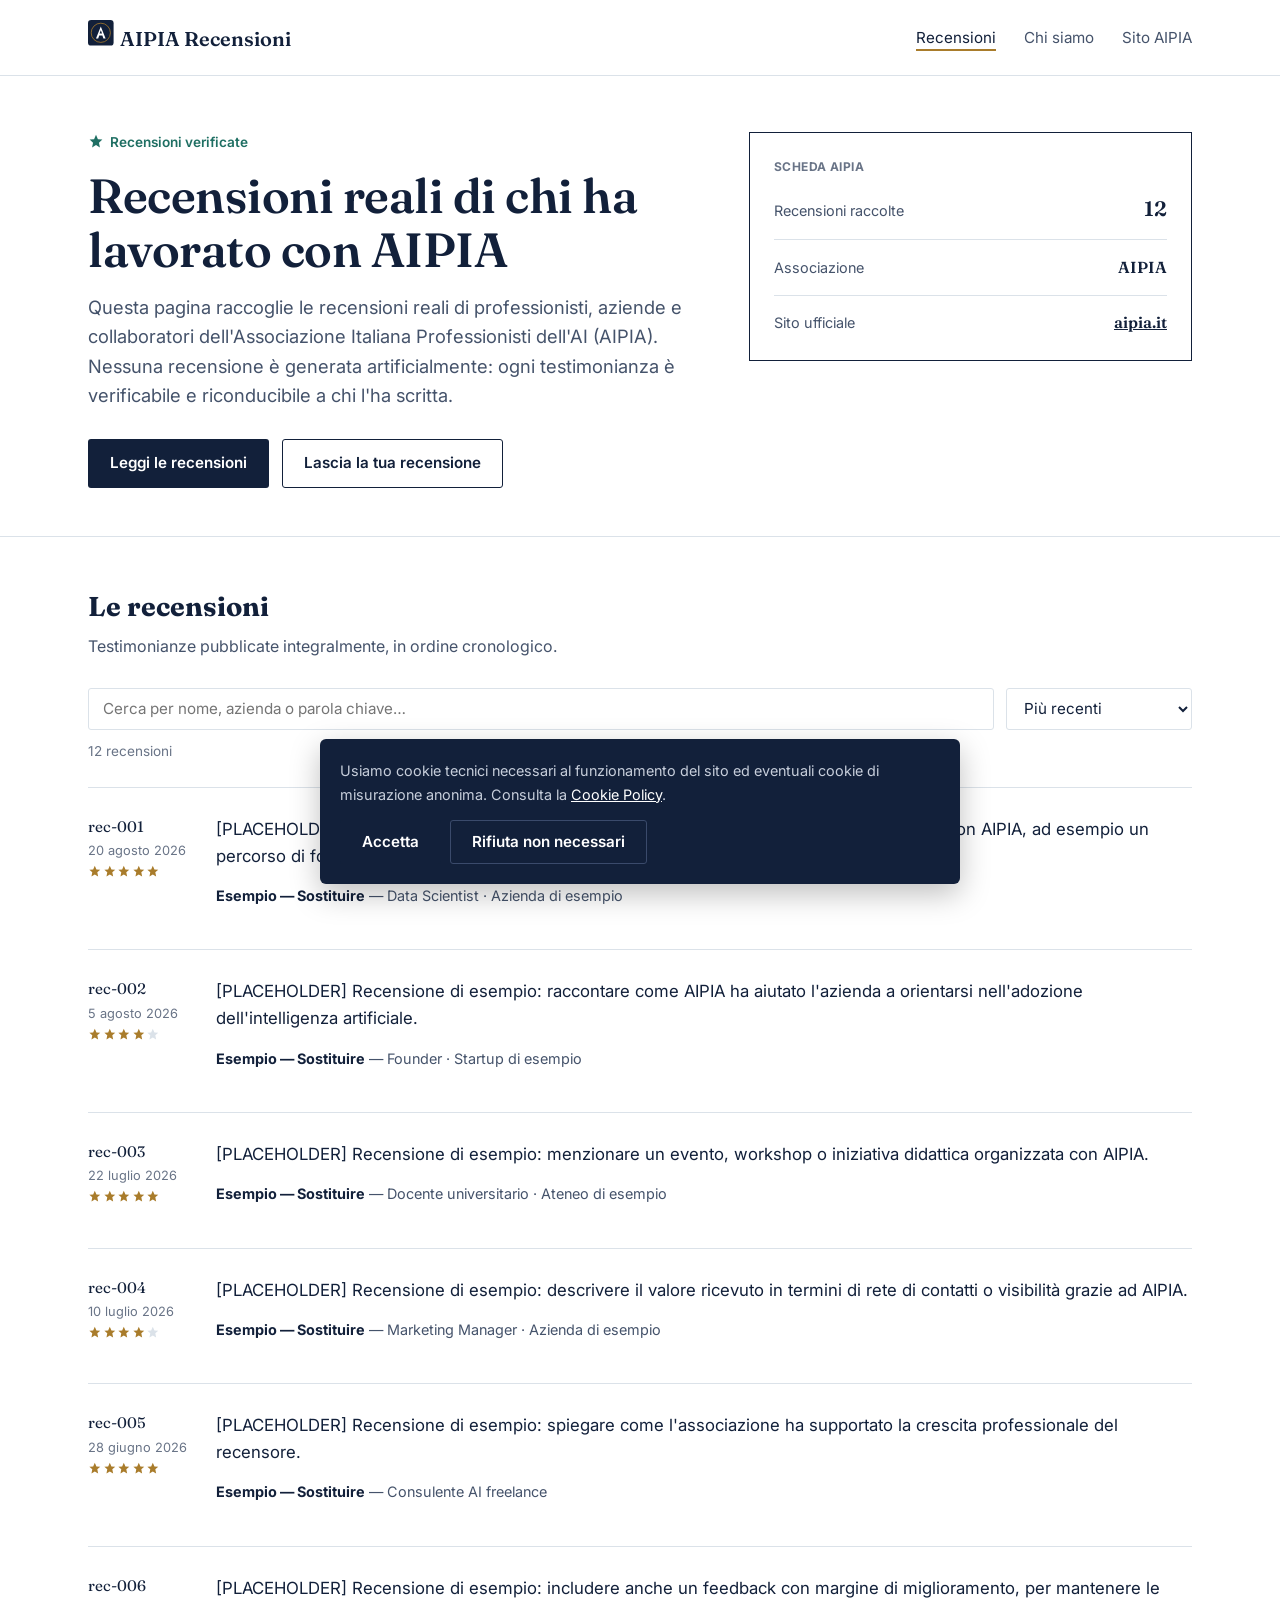
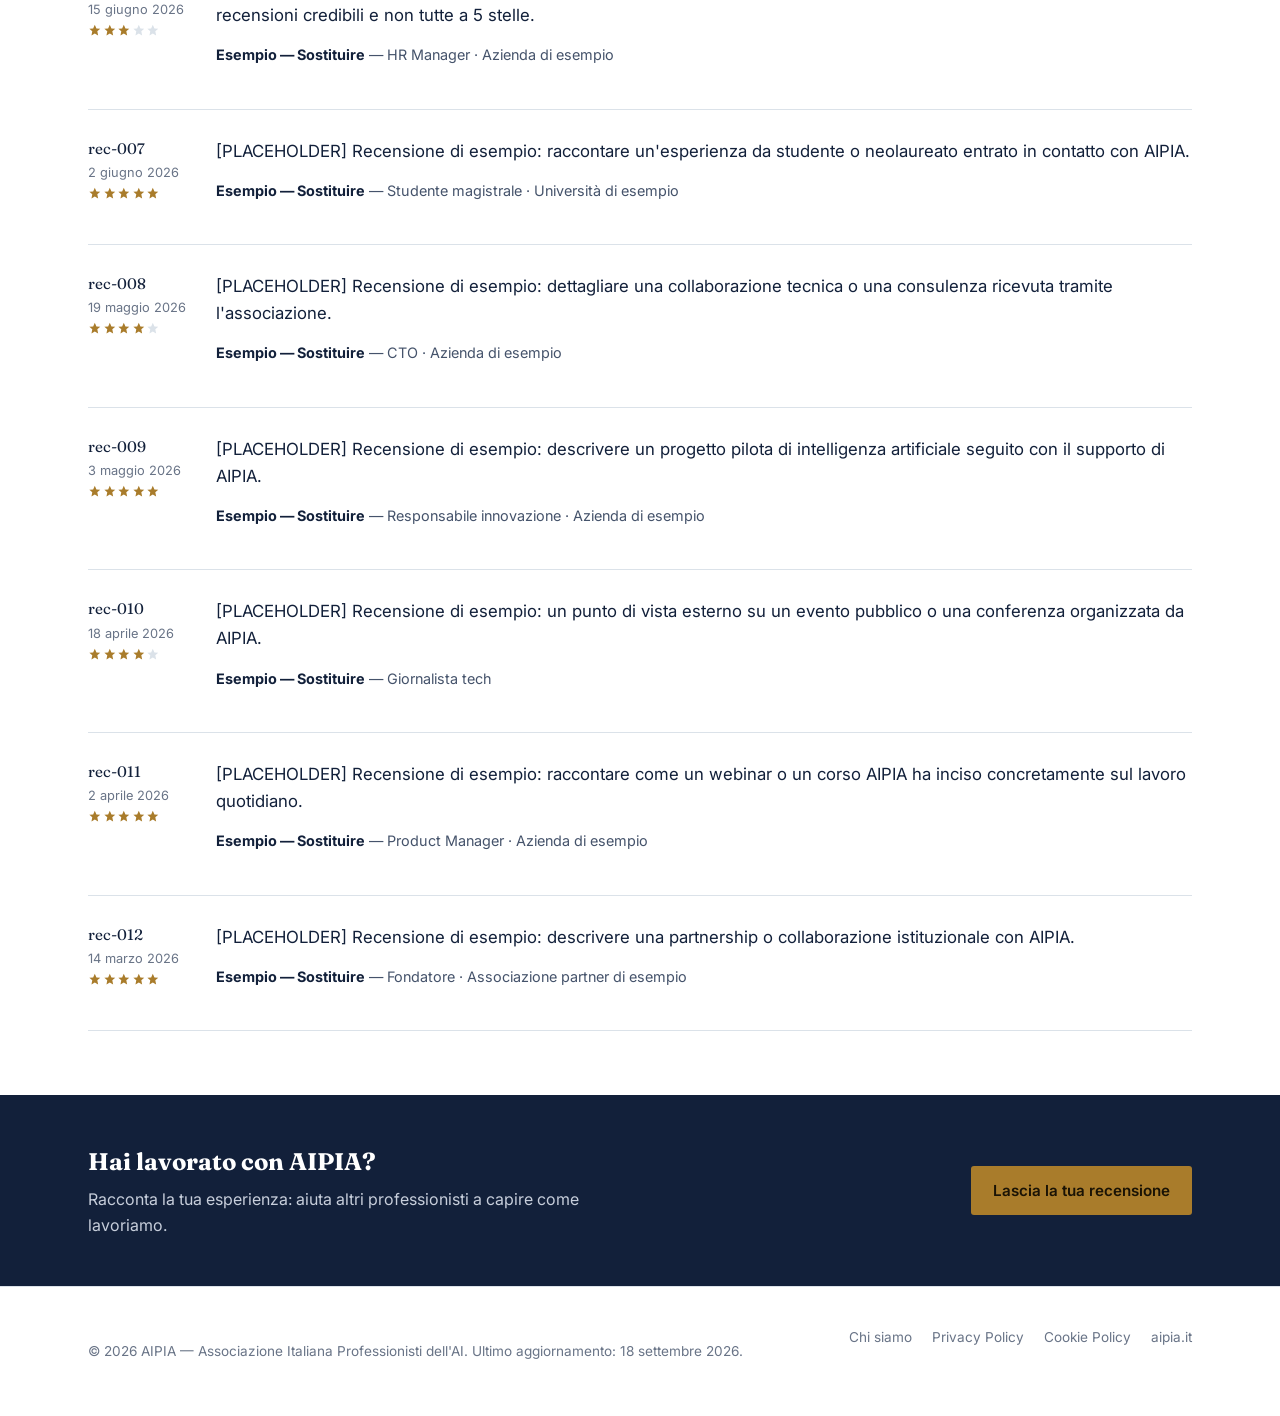
==== index.html @ 20ddade3 "Add files via upload" ====
<!doctype html>
<html lang="it">
<head>
<meta charset="utf-8">
<meta name="viewport" content="width=device-width, initial-scale=1">
<title>Recensioni AIPIA | Recensioni verificate di AIPIA - Associazione Italiana Professionisti dell'AI</title>
<meta name="description" content="Recensioni reali di professionisti, aziende e collaboratori che hanno lavorato con AIPIA, l'Associazione Italiana Professionisti dell'AI. 12 recensioni raccolte.">
<link rel="canonical" href="https://aipiarecensioni.com/">
<meta name="robots" content="index, follow">
<meta name="theme-color" content="#12203a">

<!-- Open Graph -->
<meta property="og:type" content="website">
<meta property="og:site_name" content="AIPIA Recensioni">
<meta property="og:title" content="Recensioni AIPIA | Recensioni verificate di AIPIA">
<meta property="og:description" content="Recensioni reali di professionisti e aziende che hanno lavorato con AIPIA, l'Associazione Italiana Professionisti dell'AI.">
<meta property="og:url" content="https://aipiarecensioni.com/">
<meta property="og:image" content="https://aipiarecensioni.com/og-image.png">
<meta property="og:image:width" content="1200">
<meta property="og:image:height" content="630">
<meta property="og:locale" content="it_IT">

<!-- Twitter -->
<meta name="twitter:card" content="summary_large_image">
<meta name="twitter:title" content="Recensioni AIPIA">
<meta name="twitter:description" content="Recensioni reali di chi ha lavorato con AIPIA, l'Associazione Italiana Professionisti dell'AI.">
<meta name="twitter:image" content="https://aipiarecensioni.com/og-image.png">

<link rel="icon" href="/favicon.svg" type="image/svg+xml">
<link rel="apple-touch-icon" href="/apple-touch-icon.png">
<link rel="manifest" href="/site.webmanifest">
<link rel="preconnect" href="https://fonts.googleapis.com">
<link rel="preconnect" href="https://fonts.gstatic.com" crossorigin>
<link href="https://fonts.googleapis.com/css2?family=Fraunces:ital,opsz,wght@0,9..144,500;0,9..144,600;1,9..144,500&family=Inter:wght@400;500;600;700&display=swap" rel="stylesheet">
<link rel="stylesheet" href="/style.css">

<script type="application/ld+json">
{
  "@context": "https://schema.org",
  "@type": "Organization",
  "name": "AIPIA - Associazione Italiana Professionisti dell'AI",
  "alternateName": "AIPIA",
  "url": "https://aipia.it/",
  "sameAs": ["https://aipiarecensioni.com/"],
  "description": "Associazione Italiana Professionisti dell'AI."
}
</script>
<script type="application/ld+json">
{
  "@context": "https://schema.org",
  "@type": "WebSite",
  "name": "AIPIA Recensioni",
  "url": "https://aipiarecensioni.com/",
  "description": "Raccolta di recensioni reali su AIPIA, l'Associazione Italiana Professionisti dell'AI.",
  "publisher": { "@type": "Organization", "name": "AIPIA" },
  "inLanguage": "it-IT"
}
</script>
<script type="application/ld+json">
{
  "@context": "https://schema.org",
  "@type": "ItemList",
  "name": "Recensioni AIPIA",
  "description": "Elenco di testimonianze raccolte da persone e aziende che hanno lavorato con AIPIA.",
  "numberOfItems": 12
}
</script>
</head>
<body>
<a class="skip-link" href="#main">Vai al contenuto principale</a>

<header class="site-header">
  <div class="wrap">
    <a class="logo" href="/">
      <svg class="logo-mark" viewBox="0 0 64 64" aria-hidden="true">
        <rect width="64" height="64" rx="8" fill="#12203a"/>
        <circle cx="32" cy="32" r="24" fill="none" stroke="#a97c2b" stroke-width="2"/>
        <path d="M32 16 L44 46 H38.5 L36 39 H28 L25.5 46 H20 Z M32 25.5 L28.8 34 H35.2 Z" fill="#fff"/>
      </svg>
      AIPIA Recensioni
    </a>
    <nav class="main-nav" aria-label="Navigazione principale">
      <ul>
        <li><a href="/" aria-current="page">Recensioni</a></li>
        <li><a href="/chi-siamo">Chi siamo</a></li>
        <li><a href="https://aipia.it/">Sito AIPIA</a></li>
      </ul>
    </nav>
  </div>
</header>

<main id="main">
  <section class="hero">
    <div class="wrap hero-grid">
      <div>
        <p class="eyebrow">
          <svg viewBox="0 0 20 20" fill="currentColor" aria-hidden="true"><path d="M10 1l2.4 5.5L18 7l-4.3 3.8L14.9 17 10 13.8 5.1 17l1.2-6.2L2 7l5.6-.5L10 1z"/></svg>
          Recensioni verificate
        </p>
        <h1>Recensioni reali di chi ha lavorato con AIPIA</h1>
        <p class="hero-lede">Questa pagina raccoglie le recensioni reali di professionisti, aziende e collaboratori dell'Associazione Italiana Professionisti dell'AI (AIPIA). Nessuna recensione è generata artificialmente: ogni testimonianza è verificabile e riconducibile a chi l'ha scritta.</p>
        <div class="hero-actions">
          <a class="btn btn-primary" href="#recensioni">Leggi le recensioni</a>
          <a class="btn btn-secondary" href="/lascia-recensione">Lascia la tua recensione</a>
        </div>
      </div>
      <aside class="dossier" aria-label="Dati di sintesi">
        <p class="dossier-title">SCHEDA AIPIA</p>
        <dl>
          <div class="stat-row">
            <dt>Recensioni raccolte</dt>
            <dd>12</dd>
          </div>
          <div class="stat-row">
            <dt>Associazione</dt>
            <dd style="font-size:1rem;">AIPIA</dd>
          </div>
          <div class="stat-row">
            <dt>Sito ufficiale</dt>
            <dd style="font-size:1rem;"><a href="https://aipia.it/" style="color:inherit;">aipia.it</a></dd>
          </div>
        </dl>
      </aside>
    </div>
  </section>

  <section class="reviews-section" id="recensioni">
    <div class="wrap">
      <div class="section-heading">
        <div>
          <h2>Le recensioni</h2>
          <p>Testimonianze pubblicate integralmente, in ordine cronologico.</p>
        </div>
      </div>

      <div class="review-controls">
        <label class="visually-hidden" for="review-search">Cerca nelle recensioni</label>
        <input type="search" id="review-search" data-review-search placeholder="Cerca per nome, azienda o parola chiave…">
        <label class="visually-hidden" for="review-sort">Ordina</label>
        <select id="review-sort" data-review-sort>
          <option value="date">Più recenti</option>
          <option value="rating">Valutazione più alta</option>
        </select>
      </div>
      <p class="review-count-live" data-review-count aria-live="polite">12 recensioni</p>

      <ul class="review-list" data-review-list>
        <li class="review-entry" data-review-item data-search="Esempio — Sostituire Data Scientist · Azienda di esempio [PLACEHOLDER] Recensione di esempio: descrivere qui l&#39;esperienza reale di collaborazione con AIPIA, ad esempio un percorso di formazione o un progetto seguito insieme." data-date="2026-08-20" data-rating="5" id="rec-001">
          <div class="review-meta">
            <span class="review-id">rec-001</span>
            <time datetime="2026-08-20">20 agosto 2026</time>
            <div class="review-rating" role="img" aria-label="Valutazione 5 su 5"><svg class="star-on" viewBox="0 0 20 20" fill="currentColor" aria-hidden="true"><path d="M10 1l2.4 5.5L18 7l-4.3 3.8L14.9 17 10 13.8 5.1 17l1.2-6.2L2 7l5.6-.5L10 1z"/></svg><svg class="star-on" viewBox="0 0 20 20" fill="currentColor" aria-hidden="true"><path d="M10 1l2.4 5.5L18 7l-4.3 3.8L14.9 17 10 13.8 5.1 17l1.2-6.2L2 7l5.6-.5L10 1z"/></svg><svg class="star-on" viewBox="0 0 20 20" fill="currentColor" aria-hidden="true"><path d="M10 1l2.4 5.5L18 7l-4.3 3.8L14.9 17 10 13.8 5.1 17l1.2-6.2L2 7l5.6-.5L10 1z"/></svg><svg class="star-on" viewBox="0 0 20 20" fill="currentColor" aria-hidden="true"><path d="M10 1l2.4 5.5L18 7l-4.3 3.8L14.9 17 10 13.8 5.1 17l1.2-6.2L2 7l5.6-.5L10 1z"/></svg><svg class="star-on" viewBox="0 0 20 20" fill="currentColor" aria-hidden="true"><path d="M10 1l2.4 5.5L18 7l-4.3 3.8L14.9 17 10 13.8 5.1 17l1.2-6.2L2 7l5.6-.5L10 1z"/></svg></div>
          </div>
          <div>
            <blockquote class="review-text">[PLACEHOLDER] Recensione di esempio: descrivere qui l&#39;esperienza reale di collaborazione con AIPIA, ad esempio un percorso di formazione o un progetto seguito insieme.</blockquote>
            <p class="review-author"><strong>Esempio — Sostituire</strong> — Data Scientist · Azienda di esempio</p>
          </div>
        </li>
        <li class="review-entry" data-review-item data-search="Esempio — Sostituire Founder · Startup di esempio [PLACEHOLDER] Recensione di esempio: raccontare come AIPIA ha aiutato l&#39;azienda a orientarsi nell&#39;adozione dell&#39;intelligenza artificiale." data-date="2026-08-05" data-rating="4" id="rec-002">
          <div class="review-meta">
            <span class="review-id">rec-002</span>
            <time datetime="2026-08-05">5 agosto 2026</time>
            <div class="review-rating" role="img" aria-label="Valutazione 4 su 5"><svg class="star-on" viewBox="0 0 20 20" fill="currentColor" aria-hidden="true"><path d="M10 1l2.4 5.5L18 7l-4.3 3.8L14.9 17 10 13.8 5.1 17l1.2-6.2L2 7l5.6-.5L10 1z"/></svg><svg class="star-on" viewBox="0 0 20 20" fill="currentColor" aria-hidden="true"><path d="M10 1l2.4 5.5L18 7l-4.3 3.8L14.9 17 10 13.8 5.1 17l1.2-6.2L2 7l5.6-.5L10 1z"/></svg><svg class="star-on" viewBox="0 0 20 20" fill="currentColor" aria-hidden="true"><path d="M10 1l2.4 5.5L18 7l-4.3 3.8L14.9 17 10 13.8 5.1 17l1.2-6.2L2 7l5.6-.5L10 1z"/></svg><svg class="star-on" viewBox="0 0 20 20" fill="currentColor" aria-hidden="true"><path d="M10 1l2.4 5.5L18 7l-4.3 3.8L14.9 17 10 13.8 5.1 17l1.2-6.2L2 7l5.6-.5L10 1z"/></svg><svg class="star-off" viewBox="0 0 20 20" fill="currentColor" aria-hidden="true"><path d="M10 1l2.4 5.5L18 7l-4.3 3.8L14.9 17 10 13.8 5.1 17l1.2-6.2L2 7l5.6-.5L10 1z"/></svg></div>
          </div>
          <div>
            <blockquote class="review-text">[PLACEHOLDER] Recensione di esempio: raccontare come AIPIA ha aiutato l&#39;azienda a orientarsi nell&#39;adozione dell&#39;intelligenza artificiale.</blockquote>
            <p class="review-author"><strong>Esempio — Sostituire</strong> — Founder · Startup di esempio</p>
          </div>
        </li>
        <li class="review-entry" data-review-item data-search="Esempio — Sostituire Docente universitario · Ateneo di esempio [PLACEHOLDER] Recensione di esempio: menzionare un evento, workshop o iniziativa didattica organizzata con AIPIA." data-date="2026-07-22" data-rating="5" id="rec-003">
          <div class="review-meta">
            <span class="review-id">rec-003</span>
            <time datetime="2026-07-22">22 luglio 2026</time>
            <div class="review-rating" role="img" aria-label="Valutazione 5 su 5"><svg class="star-on" viewBox="0 0 20 20" fill="currentColor" aria-hidden="true"><path d="M10 1l2.4 5.5L18 7l-4.3 3.8L14.9 17 10 13.8 5.1 17l1.2-6.2L2 7l5.6-.5L10 1z"/></svg><svg class="star-on" viewBox="0 0 20 20" fill="currentColor" aria-hidden="true"><path d="M10 1l2.4 5.5L18 7l-4.3 3.8L14.9 17 10 13.8 5.1 17l1.2-6.2L2 7l5.6-.5L10 1z"/></svg><svg class="star-on" viewBox="0 0 20 20" fill="currentColor" aria-hidden="true"><path d="M10 1l2.4 5.5L18 7l-4.3 3.8L14.9 17 10 13.8 5.1 17l1.2-6.2L2 7l5.6-.5L10 1z"/></svg><svg class="star-on" viewBox="0 0 20 20" fill="currentColor" aria-hidden="true"><path d="M10 1l2.4 5.5L18 7l-4.3 3.8L14.9 17 10 13.8 5.1 17l1.2-6.2L2 7l5.6-.5L10 1z"/></svg><svg class="star-on" viewBox="0 0 20 20" fill="currentColor" aria-hidden="true"><path d="M10 1l2.4 5.5L18 7l-4.3 3.8L14.9 17 10 13.8 5.1 17l1.2-6.2L2 7l5.6-.5L10 1z"/></svg></div>
          </div>
          <div>
            <blockquote class="review-text">[PLACEHOLDER] Recensione di esempio: menzionare un evento, workshop o iniziativa didattica organizzata con AIPIA.</blockquote>
            <p class="review-author"><strong>Esempio — Sostituire</strong> — Docente universitario · Ateneo di esempio</p>
          </div>
        </li>
        <li class="review-entry" data-review-item data-search="Esempio — Sostituire Marketing Manager · Azienda di esempio [PLACEHOLDER] Recensione di esempio: descrivere il valore ricevuto in termini di rete di contatti o visibilità grazie ad AIPIA." data-date="2026-07-10" data-rating="4" id="rec-004">
          <div class="review-meta">
            <span class="review-id">rec-004</span>
            <time datetime="2026-07-10">10 luglio 2026</time>
            <div class="review-rating" role="img" aria-label="Valutazione 4 su 5"><svg class="star-on" viewBox="0 0 20 20" fill="currentColor" aria-hidden="true"><path d="M10 1l2.4 5.5L18 7l-4.3 3.8L14.9 17 10 13.8 5.1 17l1.2-6.2L2 7l5.6-.5L10 1z"/></svg><svg class="star-on" viewBox="0 0 20 20" fill="currentColor" aria-hidden="true"><path d="M10 1l2.4 5.5L18 7l-4.3 3.8L14.9 17 10 13.8 5.1 17l1.2-6.2L2 7l5.6-.5L10 1z"/></svg><svg class="star-on" viewBox="0 0 20 20" fill="currentColor" aria-hidden="true"><path d="M10 1l2.4 5.5L18 7l-4.3 3.8L14.9 17 10 13.8 5.1 17l1.2-6.2L2 7l5.6-.5L10 1z"/></svg><svg class="star-on" viewBox="0 0 20 20" fill="currentColor" aria-hidden="true"><path d="M10 1l2.4 5.5L18 7l-4.3 3.8L14.9 17 10 13.8 5.1 17l1.2-6.2L2 7l5.6-.5L10 1z"/></svg><svg class="star-off" viewBox="0 0 20 20" fill="currentColor" aria-hidden="true"><path d="M10 1l2.4 5.5L18 7l-4.3 3.8L14.9 17 10 13.8 5.1 17l1.2-6.2L2 7l5.6-.5L10 1z"/></svg></div>
          </div>
          <div>
            <blockquote class="review-text">[PLACEHOLDER] Recensione di esempio: descrivere il valore ricevuto in termini di rete di contatti o visibilità grazie ad AIPIA.</blockquote>
            <p class="review-author"><strong>Esempio — Sostituire</strong> — Marketing Manager · Azienda di esempio</p>
          </div>
        </li>
        <li class="review-entry" data-review-item data-search="Esempio — Sostituire Consulente AI freelance [PLACEHOLDER] Recensione di esempio: spiegare come l&#39;associazione ha supportato la crescita professionale del recensore." data-date="2026-06-28" data-rating="5" id="rec-005">
          <div class="review-meta">
            <span class="review-id">rec-005</span>
            <time datetime="2026-06-28">28 giugno 2026</time>
            <div class="review-rating" role="img" aria-label="Valutazione 5 su 5"><svg class="star-on" viewBox="0 0 20 20" fill="currentColor" aria-hidden="true"><path d="M10 1l2.4 5.5L18 7l-4.3 3.8L14.9 17 10 13.8 5.1 17l1.2-6.2L2 7l5.6-.5L10 1z"/></svg><svg class="star-on" viewBox="0 0 20 20" fill="currentColor" aria-hidden="true"><path d="M10 1l2.4 5.5L18 7l-4.3 3.8L14.9 17 10 13.8 5.1 17l1.2-6.2L2 7l5.6-.5L10 1z"/></svg><svg class="star-on" viewBox="0 0 20 20" fill="currentColor" aria-hidden="true"><path d="M10 1l2.4 5.5L18 7l-4.3 3.8L14.9 17 10 13.8 5.1 17l1.2-6.2L2 7l5.6-.5L10 1z"/></svg><svg class="star-on" viewBox="0 0 20 20" fill="currentColor" aria-hidden="true"><path d="M10 1l2.4 5.5L18 7l-4.3 3.8L14.9 17 10 13.8 5.1 17l1.2-6.2L2 7l5.6-.5L10 1z"/></svg><svg class="star-on" viewBox="0 0 20 20" fill="currentColor" aria-hidden="true"><path d="M10 1l2.4 5.5L18 7l-4.3 3.8L14.9 17 10 13.8 5.1 17l1.2-6.2L2 7l5.6-.5L10 1z"/></svg></div>
          </div>
          <div>
            <blockquote class="review-text">[PLACEHOLDER] Recensione di esempio: spiegare come l&#39;associazione ha supportato la crescita professionale del recensore.</blockquote>
            <p class="review-author"><strong>Esempio — Sostituire</strong> — Consulente AI freelance</p>
          </div>
        </li>
        <li class="review-entry" data-review-item data-search="Esempio — Sostituire HR Manager · Azienda di esempio [PLACEHOLDER] Recensione di esempio: includere anche un feedback con margine di miglioramento, per mantenere le recensioni credibili e non tutte a 5 stelle." data-date="2026-06-15" data-rating="3" id="rec-006">
          <div class="review-meta">
            <span class="review-id">rec-006</span>
            <time datetime="2026-06-15">15 giugno 2026</time>
            <div class="review-rating" role="img" aria-label="Valutazione 3 su 5"><svg class="star-on" viewBox="0 0 20 20" fill="currentColor" aria-hidden="true"><path d="M10 1l2.4 5.5L18 7l-4.3 3.8L14.9 17 10 13.8 5.1 17l1.2-6.2L2 7l5.6-.5L10 1z"/></svg><svg class="star-on" viewBox="0 0 20 20" fill="currentColor" aria-hidden="true"><path d="M10 1l2.4 5.5L18 7l-4.3 3.8L14.9 17 10 13.8 5.1 17l1.2-6.2L2 7l5.6-.5L10 1z"/></svg><svg class="star-on" viewBox="0 0 20 20" fill="currentColor" aria-hidden="true"><path d="M10 1l2.4 5.5L18 7l-4.3 3.8L14.9 17 10 13.8 5.1 17l1.2-6.2L2 7l5.6-.5L10 1z"/></svg><svg class="star-off" viewBox="0 0 20 20" fill="currentColor" aria-hidden="true"><path d="M10 1l2.4 5.5L18 7l-4.3 3.8L14.9 17 10 13.8 5.1 17l1.2-6.2L2 7l5.6-.5L10 1z"/></svg><svg class="star-off" viewBox="0 0 20 20" fill="currentColor" aria-hidden="true"><path d="M10 1l2.4 5.5L18 7l-4.3 3.8L14.9 17 10 13.8 5.1 17l1.2-6.2L2 7l5.6-.5L10 1z"/></svg></div>
          </div>
          <div>
            <blockquote class="review-text">[PLACEHOLDER] Recensione di esempio: includere anche un feedback con margine di miglioramento, per mantenere le recensioni credibili e non tutte a 5 stelle.</blockquote>
            <p class="review-author"><strong>Esempio — Sostituire</strong> — HR Manager · Azienda di esempio</p>
          </div>
        </li>
        <li class="review-entry" data-review-item data-search="Esempio — Sostituire Studente magistrale · Università di esempio [PLACEHOLDER] Recensione di esempio: raccontare un&#39;esperienza da studente o neolaureato entrato in contatto con AIPIA." data-date="2026-06-02" data-rating="5" id="rec-007">
          <div class="review-meta">
            <span class="review-id">rec-007</span>
            <time datetime="2026-06-02">2 giugno 2026</time>
            <div class="review-rating" role="img" aria-label="Valutazione 5 su 5"><svg class="star-on" viewBox="0 0 20 20" fill="currentColor" aria-hidden="true"><path d="M10 1l2.4 5.5L18 7l-4.3 3.8L14.9 17 10 13.8 5.1 17l1.2-6.2L2 7l5.6-.5L10 1z"/></svg><svg class="star-on" viewBox="0 0 20 20" fill="currentColor" aria-hidden="true"><path d="M10 1l2.4 5.5L18 7l-4.3 3.8L14.9 17 10 13.8 5.1 17l1.2-6.2L2 7l5.6-.5L10 1z"/></svg><svg class="star-on" viewBox="0 0 20 20" fill="currentColor" aria-hidden="true"><path d="M10 1l2.4 5.5L18 7l-4.3 3.8L14.9 17 10 13.8 5.1 17l1.2-6.2L2 7l5.6-.5L10 1z"/></svg><svg class="star-on" viewBox="0 0 20 20" fill="currentColor" aria-hidden="true"><path d="M10 1l2.4 5.5L18 7l-4.3 3.8L14.9 17 10 13.8 5.1 17l1.2-6.2L2 7l5.6-.5L10 1z"/></svg><svg class="star-on" viewBox="0 0 20 20" fill="currentColor" aria-hidden="true"><path d="M10 1l2.4 5.5L18 7l-4.3 3.8L14.9 17 10 13.8 5.1 17l1.2-6.2L2 7l5.6-.5L10 1z"/></svg></div>
          </div>
          <div>
            <blockquote class="review-text">[PLACEHOLDER] Recensione di esempio: raccontare un&#39;esperienza da studente o neolaureato entrato in contatto con AIPIA.</blockquote>
            <p class="review-author"><strong>Esempio — Sostituire</strong> — Studente magistrale · Università di esempio</p>
          </div>
        </li>
        <li class="review-entry" data-review-item data-search="Esempio — Sostituire CTO · Azienda di esempio [PLACEHOLDER] Recensione di esempio: dettagliare una collaborazione tecnica o una consulenza ricevuta tramite l&#39;associazione." data-date="2026-05-19" data-rating="4" id="rec-008">
          <div class="review-meta">
            <span class="review-id">rec-008</span>
            <time datetime="2026-05-19">19 maggio 2026</time>
            <div class="review-rating" role="img" aria-label="Valutazione 4 su 5"><svg class="star-on" viewBox="0 0 20 20" fill="currentColor" aria-hidden="true"><path d="M10 1l2.4 5.5L18 7l-4.3 3.8L14.9 17 10 13.8 5.1 17l1.2-6.2L2 7l5.6-.5L10 1z"/></svg><svg class="star-on" viewBox="0 0 20 20" fill="currentColor" aria-hidden="true"><path d="M10 1l2.4 5.5L18 7l-4.3 3.8L14.9 17 10 13.8 5.1 17l1.2-6.2L2 7l5.6-.5L10 1z"/></svg><svg class="star-on" viewBox="0 0 20 20" fill="currentColor" aria-hidden="true"><path d="M10 1l2.4 5.5L18 7l-4.3 3.8L14.9 17 10 13.8 5.1 17l1.2-6.2L2 7l5.6-.5L10 1z"/></svg><svg class="star-on" viewBox="0 0 20 20" fill="currentColor" aria-hidden="true"><path d="M10 1l2.4 5.5L18 7l-4.3 3.8L14.9 17 10 13.8 5.1 17l1.2-6.2L2 7l5.6-.5L10 1z"/></svg><svg class="star-off" viewBox="0 0 20 20" fill="currentColor" aria-hidden="true"><path d="M10 1l2.4 5.5L18 7l-4.3 3.8L14.9 17 10 13.8 5.1 17l1.2-6.2L2 7l5.6-.5L10 1z"/></svg></div>
          </div>
          <div>
            <blockquote class="review-text">[PLACEHOLDER] Recensione di esempio: dettagliare una collaborazione tecnica o una consulenza ricevuta tramite l&#39;associazione.</blockquote>
            <p class="review-author"><strong>Esempio — Sostituire</strong> — CTO · Azienda di esempio</p>
          </div>
        </li>
        <li class="review-entry" data-review-item data-search="Esempio — Sostituire Responsabile innovazione · Azienda di esempio [PLACEHOLDER] Recensione di esempio: descrivere un progetto pilota di intelligenza artificiale seguito con il supporto di AIPIA." data-date="2026-05-03" data-rating="5" id="rec-009">
          <div class="review-meta">
            <span class="review-id">rec-009</span>
            <time datetime="2026-05-03">3 maggio 2026</time>
            <div class="review-rating" role="img" aria-label="Valutazione 5 su 5"><svg class="star-on" viewBox="0 0 20 20" fill="currentColor" aria-hidden="true"><path d="M10 1l2.4 5.5L18 7l-4.3 3.8L14.9 17 10 13.8 5.1 17l1.2-6.2L2 7l5.6-.5L10 1z"/></svg><svg class="star-on" viewBox="0 0 20 20" fill="currentColor" aria-hidden="true"><path d="M10 1l2.4 5.5L18 7l-4.3 3.8L14.9 17 10 13.8 5.1 17l1.2-6.2L2 7l5.6-.5L10 1z"/></svg><svg class="star-on" viewBox="0 0 20 20" fill="currentColor" aria-hidden="true"><path d="M10 1l2.4 5.5L18 7l-4.3 3.8L14.9 17 10 13.8 5.1 17l1.2-6.2L2 7l5.6-.5L10 1z"/></svg><svg class="star-on" viewBox="0 0 20 20" fill="currentColor" aria-hidden="true"><path d="M10 1l2.4 5.5L18 7l-4.3 3.8L14.9 17 10 13.8 5.1 17l1.2-6.2L2 7l5.6-.5L10 1z"/></svg><svg class="star-on" viewBox="0 0 20 20" fill="currentColor" aria-hidden="true"><path d="M10 1l2.4 5.5L18 7l-4.3 3.8L14.9 17 10 13.8 5.1 17l1.2-6.2L2 7l5.6-.5L10 1z"/></svg></div>
          </div>
          <div>
            <blockquote class="review-text">[PLACEHOLDER] Recensione di esempio: descrivere un progetto pilota di intelligenza artificiale seguito con il supporto di AIPIA.</blockquote>
            <p class="review-author"><strong>Esempio — Sostituire</strong> — Responsabile innovazione · Azienda di esempio</p>
          </div>
        </li>
        <li class="review-entry" data-review-item data-search="Esempio — Sostituire Giornalista tech [PLACEHOLDER] Recensione di esempio: un punto di vista esterno su un evento pubblico o una conferenza organizzata da AIPIA." data-date="2026-04-18" data-rating="4" id="rec-010">
          <div class="review-meta">
            <span class="review-id">rec-010</span>
            <time datetime="2026-04-18">18 aprile 2026</time>
            <div class="review-rating" role="img" aria-label="Valutazione 4 su 5"><svg class="star-on" viewBox="0 0 20 20" fill="currentColor" aria-hidden="true"><path d="M10 1l2.4 5.5L18 7l-4.3 3.8L14.9 17 10 13.8 5.1 17l1.2-6.2L2 7l5.6-.5L10 1z"/></svg><svg class="star-on" viewBox="0 0 20 20" fill="currentColor" aria-hidden="true"><path d="M10 1l2.4 5.5L18 7l-4.3 3.8L14.9 17 10 13.8 5.1 17l1.2-6.2L2 7l5.6-.5L10 1z"/></svg><svg class="star-on" viewBox="0 0 20 20" fill="currentColor" aria-hidden="true"><path d="M10 1l2.4 5.5L18 7l-4.3 3.8L14.9 17 10 13.8 5.1 17l1.2-6.2L2 7l5.6-.5L10 1z"/></svg><svg class="star-on" viewBox="0 0 20 20" fill="currentColor" aria-hidden="true"><path d="M10 1l2.4 5.5L18 7l-4.3 3.8L14.9 17 10 13.8 5.1 17l1.2-6.2L2 7l5.6-.5L10 1z"/></svg><svg class="star-off" viewBox="0 0 20 20" fill="currentColor" aria-hidden="true"><path d="M10 1l2.4 5.5L18 7l-4.3 3.8L14.9 17 10 13.8 5.1 17l1.2-6.2L2 7l5.6-.5L10 1z"/></svg></div>
          </div>
          <div>
            <blockquote class="review-text">[PLACEHOLDER] Recensione di esempio: un punto di vista esterno su un evento pubblico o una conferenza organizzata da AIPIA.</blockquote>
            <p class="review-author"><strong>Esempio — Sostituire</strong> — Giornalista tech</p>
          </div>
        </li>
        <li class="review-entry" data-review-item data-search="Esempio — Sostituire Product Manager · Azienda di esempio [PLACEHOLDER] Recensione di esempio: raccontare come un webinar o un corso AIPIA ha inciso concretamente sul lavoro quotidiano." data-date="2026-04-02" data-rating="5" id="rec-011">
          <div class="review-meta">
            <span class="review-id">rec-011</span>
            <time datetime="2026-04-02">2 aprile 2026</time>
            <div class="review-rating" role="img" aria-label="Valutazione 5 su 5"><svg class="star-on" viewBox="0 0 20 20" fill="currentColor" aria-hidden="true"><path d="M10 1l2.4 5.5L18 7l-4.3 3.8L14.9 17 10 13.8 5.1 17l1.2-6.2L2 7l5.6-.5L10 1z"/></svg><svg class="star-on" viewBox="0 0 20 20" fill="currentColor" aria-hidden="true"><path d="M10 1l2.4 5.5L18 7l-4.3 3.8L14.9 17 10 13.8 5.1 17l1.2-6.2L2 7l5.6-.5L10 1z"/></svg><svg class="star-on" viewBox="0 0 20 20" fill="currentColor" aria-hidden="true"><path d="M10 1l2.4 5.5L18 7l-4.3 3.8L14.9 17 10 13.8 5.1 17l1.2-6.2L2 7l5.6-.5L10 1z"/></svg><svg class="star-on" viewBox="0 0 20 20" fill="currentColor" aria-hidden="true"><path d="M10 1l2.4 5.5L18 7l-4.3 3.8L14.9 17 10 13.8 5.1 17l1.2-6.2L2 7l5.6-.5L10 1z"/></svg><svg class="star-on" viewBox="0 0 20 20" fill="currentColor" aria-hidden="true"><path d="M10 1l2.4 5.5L18 7l-4.3 3.8L14.9 17 10 13.8 5.1 17l1.2-6.2L2 7l5.6-.5L10 1z"/></svg></div>
          </div>
          <div>
            <blockquote class="review-text">[PLACEHOLDER] Recensione di esempio: raccontare come un webinar o un corso AIPIA ha inciso concretamente sul lavoro quotidiano.</blockquote>
            <p class="review-author"><strong>Esempio — Sostituire</strong> — Product Manager · Azienda di esempio</p>
          </div>
        </li>
        <li class="review-entry" data-review-item data-search="Esempio — Sostituire Fondatore · Associazione partner di esempio [PLACEHOLDER] Recensione di esempio: descrivere una partnership o collaborazione istituzionale con AIPIA." data-date="2026-03-14" data-rating="5" id="rec-012">
          <div class="review-meta">
            <span class="review-id">rec-012</span>
            <time datetime="2026-03-14">14 marzo 2026</time>
            <div class="review-rating" role="img" aria-label="Valutazione 5 su 5"><svg class="star-on" viewBox="0 0 20 20" fill="currentColor" aria-hidden="true"><path d="M10 1l2.4 5.5L18 7l-4.3 3.8L14.9 17 10 13.8 5.1 17l1.2-6.2L2 7l5.6-.5L10 1z"/></svg><svg class="star-on" viewBox="0 0 20 20" fill="currentColor" aria-hidden="true"><path d="M10 1l2.4 5.5L18 7l-4.3 3.8L14.9 17 10 13.8 5.1 17l1.2-6.2L2 7l5.6-.5L10 1z"/></svg><svg class="star-on" viewBox="0 0 20 20" fill="currentColor" aria-hidden="true"><path d="M10 1l2.4 5.5L18 7l-4.3 3.8L14.9 17 10 13.8 5.1 17l1.2-6.2L2 7l5.6-.5L10 1z"/></svg><svg class="star-on" viewBox="0 0 20 20" fill="currentColor" aria-hidden="true"><path d="M10 1l2.4 5.5L18 7l-4.3 3.8L14.9 17 10 13.8 5.1 17l1.2-6.2L2 7l5.6-.5L10 1z"/></svg><svg class="star-on" viewBox="0 0 20 20" fill="currentColor" aria-hidden="true"><path d="M10 1l2.4 5.5L18 7l-4.3 3.8L14.9 17 10 13.8 5.1 17l1.2-6.2L2 7l5.6-.5L10 1z"/></svg></div>
          </div>
          <div>
            <blockquote class="review-text">[PLACEHOLDER] Recensione di esempio: descrivere una partnership o collaborazione istituzionale con AIPIA.</blockquote>
            <p class="review-author"><strong>Esempio — Sostituire</strong> — Fondatore · Associazione partner di esempio</p>
          </div>
        </li>
      </ul>
      <p class="no-results" data-no-results>Nessuna recensione corrisponde alla ricerca.</p>
    </div>
  </section>
</main>

<section class="cta-banner">
  <div class="wrap">
    <div>
      <h2>Hai lavorato con AIPIA?</h2>
      <p>Racconta la tua esperienza: aiuta altri professionisti a capire come lavoriamo.</p>
    </div>
    <a class="btn btn-primary" href="/lascia-recensione">Lascia la tua recensione</a>
  </div>
</section>

<footer class="site-footer">
  <div class="wrap footer-grid">
    <p>© 2026 AIPIA — Associazione Italiana Professionisti dell'AI. Ultimo aggiornamento: 18 settembre 2026.</p>
    <ul class="footer-links">
      <li><a href="/chi-siamo">Chi siamo</a></li>
      <li><a href="/privacy-policy">Privacy Policy</a></li>
      <li><a href="/cookie-policy">Cookie Policy</a></li>
      <li><a href="https://aipia.it/">aipia.it</a></li>
    </ul>
  </div>
</footer>

<div id="cookie-banner" role="dialog" aria-label="Consenso cookie" aria-live="polite">
  <p>Usiamo cookie tecnici necessari al funzionamento del sito ed eventuali cookie di misurazione anonima. Consulta la <a href="/cookie-policy">Cookie Policy</a>.</p>
  <div class="cookie-actions">
    <button type="button" class="btn btn-primary" data-cookie-accept>Accetta</button>
    <button type="button" class="btn btn-secondary" data-cookie-reject>Rifiuta non necessari</button>
  </div>
</div>

<script src="/script.js" defer></script>
</body>
</html>
---- style.css ----
/* =========================================================
   AIPIA Recensioni — design system
   Palette: carta bianca + inchiostro navy + oro sigillo
   ========================================================= */

:root {
  --color-bg: #ffffff;
  --color-bg-alt: #f3f6f9;
  --color-ink: #12203a;
  --color-navy: #12203a; /* superficie scura fissa: NON cambia in dark mode (bottoni, banner) */
  --color-on-navy: #ffffff; /* testo fisso su --color-navy */
  --color-on-navy-soft: #c7cedb;
  --color-ink-soft: #45536b;
  --color-ink-faint: #697487; /* WCAG AA 4.72:1 su bianco, valido per testo normale */
  --color-accent: #a97c2b;
  --color-accent-ink: #7a591d;
  --color-verified: #1f6f63;
  --color-border: #dbe2e9;
  --color-border-strong: #12203a;
  --radius-badge: 999px;
  --maxw: 72rem;
  --font-display: "Fraunces", "Iowan Old Style", "Georgia", serif;
  --font-body: "Inter", "Segoe UI", system-ui, -apple-system, sans-serif;
  --focus-ring: 0 0 0 3px rgba(169, 124, 43, 0.45);
}

@media (prefers-color-scheme: dark) {
  :root {
    --color-bg: #0d1526;
    --color-bg-alt: #131f36;
    --color-ink: #eef2f7;
    --color-ink-soft: #b7c1d1;
    --color-ink-faint: #7c879a;
    --color-border: #253251;
    --color-border-strong: #eef2f7;
    --color-accent-ink: #e0b96b; /* WCAG AA 9.09:1 sul box .callout in dark mode */
    --color-verified: #3bbf9e; /* WCAG AA 7.92:1 su sfondo scuro (era 3.05:1 col tono chiaro) */
  }
}

* { box-sizing: border-box; }
html { -webkit-text-size-adjust: 100%; }

@media (prefers-reduced-motion: no-preference) {
  html { scroll-behavior: smooth; }
}

body {
  margin: 0;
  background: var(--color-bg);
  color: var(--color-ink);
  font-family: var(--font-body);
  font-size: 1rem;
  line-height: 1.6;
  -webkit-font-smoothing: antialiased;
}

img, svg { max-width: 100%; display: block; }

a { color: inherit; }
a:focus-visible, button:focus-visible, input:focus-visible {
  outline: none;
  box-shadow: var(--focus-ring);
  border-radius: 2px;
}

.visually-hidden {
  position: absolute;
  width: 1px;
  height: 1px;
  padding: 0;
  margin: -1px;
  overflow: hidden;
  clip: rect(0, 0, 0, 0);
  white-space: nowrap;
  border: 0;
}

.skip-link {
  position: absolute;
  left: -999px;
  top: auto;
  background: var(--color-ink);
  color: #fff;
  padding: 0.75rem 1.25rem;
  z-index: 100;
}
.skip-link:focus {
  left: 1rem;
  top: 1rem;
}

.wrap {
  max-width: var(--maxw);
  margin: 0 auto;
  padding: 0 1.5rem;
}

/* ---------- Header ---------- */
.site-header {
  border-bottom: 1px solid var(--color-border);
}
.site-header .wrap {
  display: flex;
  align-items: center;
  justify-content: space-between;
  padding-top: 1.25rem;
  padding-bottom: 1.25rem;
  gap: 1rem;
}
.logo {
  font-family: var(--font-display);
  font-weight: 600;
  font-size: 1.25rem;
  text-decoration: none;
  color: var(--color-ink);
  display: flex;
  align-items: baseline;
  gap: 0.4rem;
}
.logo .logo-mark {
  width: 1.6rem;
  height: 1.6rem;
  flex: none;
}
.logo small {
  font-family: var(--font-body);
  font-weight: 500;
  font-size: 0.7rem;
  letter-spacing: 0.02em;
  color: var(--color-ink-faint);
}
.main-nav ul {
  list-style: none;
  display: flex;
  gap: 1.75rem;
  margin: 0;
  padding: 0;
}
.main-nav a {
  text-decoration: none;
  font-size: 0.95rem;
  color: var(--color-ink-soft);
  border-bottom: 2px solid transparent;
  padding-bottom: 2px;
}
.main-nav a:hover,
.main-nav a[aria-current="page"] {
  color: var(--color-ink);
  border-bottom-color: var(--color-accent);
}

/* ---------- Hero ---------- */
.hero {
  padding: 3.5rem 0 3rem;
  border-bottom: 1px solid var(--color-border);
}
.hero-grid {
  display: grid;
  gap: 2.5rem;
  grid-template-columns: 1.4fr 1fr;
  align-items: start;
}
@media (max-width: 800px) {
  .hero-grid { grid-template-columns: 1fr; }
}
.eyebrow {
  color: var(--color-verified);
  font-size: 0.85rem;
  font-weight: 600;
  display: inline-flex;
  align-items: center;
  gap: 0.4rem;
  margin: 0 0 1rem;
}
.eyebrow svg { width: 1rem; height: 1rem; }

h1 {
  font-family: var(--font-display);
  font-weight: 600;
  font-size: clamp(2rem, 4.4vw, 3rem);
  line-height: 1.12;
  margin: 0 0 1rem;
  letter-spacing: -0.01em;
}
.hero-lede {
  font-size: 1.15rem;
  color: var(--color-ink-soft);
  max-width: 42rem;
  margin: 0 0 1.75rem;
}
.hero-actions {
  display: flex;
  flex-wrap: wrap;
  gap: 0.85rem;
}

.btn {
  display: inline-flex;
  align-items: center;
  gap: 0.5rem;
  padding: 0.72rem 1.3rem;
  font-family: var(--font-body);
  font-size: 0.95rem;
  font-weight: 600;
  text-decoration: none;
  border-radius: 3px;
  border: 1px solid transparent;
  cursor: pointer;
}
.btn-primary {
  background: var(--color-navy);
  color: var(--color-on-navy);
}
.btn-primary:hover { background: #0a1526; }
.btn-secondary {
  background: transparent;
  color: var(--color-ink);
  border-color: var(--color-border-strong);
}
.btn-secondary:hover { background: var(--color-bg-alt); }

/* dossier / stat panel */
.dossier {
  border: 1px solid var(--color-border-strong);
  padding: 1.5rem;
}
.dossier-title {
  font-size: 0.75rem;
  font-weight: 700;
  letter-spacing: 0.04em;
  color: var(--color-ink-faint);
  margin: 0 0 1rem;
}
.dossier dl {
  margin: 0;
  display: grid;
  gap: 0.9rem;
}
.dossier .stat-row {
  display: flex;
  justify-content: space-between;
  align-items: baseline;
  border-top: 1px solid var(--color-border);
  padding-top: 0.9rem;
}
.dossier .stat-row:first-child {
  border-top: none;
  padding-top: 0;
}
.dossier dt {
  color: var(--color-ink-soft);
  font-size: 0.9rem;
}
.dossier dd {
  margin: 0;
  font-family: var(--font-display);
  font-size: 1.3rem;
  font-weight: 600;
}

/* ---------- Reviews section ---------- */
.reviews-section {
  padding: 3rem 0 4rem;
}
.section-heading {
  display: flex;
  align-items: flex-end;
  justify-content: space-between;
  gap: 1rem;
  flex-wrap: wrap;
  margin-bottom: 1.75rem;
}
.section-heading h2 {
  font-family: var(--font-display);
  font-size: 1.7rem;
  margin: 0;
}
.section-heading p {
  color: var(--color-ink-soft);
  margin: 0.35rem 0 0;
}

.review-controls {
  display: flex;
  gap: 0.75rem;
  flex-wrap: wrap;
  margin-bottom: 2rem;
}
.review-controls input[type="search"],
.review-controls select {
  font-family: var(--font-body);
  font-size: 0.95rem;
  padding: 0.6rem 0.85rem;
  border: 1px solid var(--color-border);
  background: var(--color-bg);
  color: var(--color-ink);
  border-radius: 3px;
}
.review-controls input[type="search"] { flex: 1 1 16rem; }
.review-count-live {
  font-size: 0.85rem;
  color: var(--color-ink-faint);
  margin: -1.3rem 0 1.5rem;
}

.review-list {
  list-style: none;
  margin: 0;
  padding: 0;
  border-top: 1px solid var(--color-border);
}
.review-entry {
  display: grid;
  grid-template-columns: 6.5rem 1fr;
  gap: 1.5rem;
  padding: 1.75rem 0;
  border-bottom: 1px solid var(--color-border);
}
@media (max-width: 640px) {
  .review-entry { grid-template-columns: 1fr; gap: 0.5rem; }
}
.review-meta {
  color: var(--color-ink-faint);
  font-size: 0.8rem;
  line-height: 1.5;
}
.review-meta .review-id {
  display: block;
  font-family: var(--font-display);
  font-size: 0.95rem;
  color: var(--color-ink);
  margin-bottom: 0.15rem;
}
.review-rating {
  display: inline-flex;
  gap: 1px;
  margin: 0.3rem 0;
}
.review-rating svg { width: 0.85rem; height: 0.85rem; }
.review-rating .star-on { color: var(--color-accent); }
.review-rating .star-off { color: var(--color-border); }
blockquote.review-text {
  margin: 0 0 0.6rem;
  font-size: 1.05rem;
  line-height: 1.6;
}
.review-author {
  font-size: 0.9rem;
  color: var(--color-ink-soft);
}
.review-author strong { color: var(--color-ink); }
.review-author a {
  color: var(--color-verified);
  text-decoration: none;
}
.review-author a:hover { text-decoration: underline; }
.no-results {
  padding: 2rem 0;
  color: var(--color-ink-faint);
  display: none;
}

/* ---------- CTA banner ---------- */
.cta-banner {
  background: var(--color-navy);
  color: var(--color-on-navy);
}
.cta-banner .wrap {
  padding: 3rem 1.5rem;
  display: flex;
  align-items: center;
  justify-content: space-between;
  gap: 1.5rem;
  flex-wrap: wrap;
}
.cta-banner h2 {
  font-family: var(--font-display);
  font-size: 1.5rem;
  margin: 0 0 0.35rem;
}
.cta-banner p {
  margin: 0;
  color: var(--color-on-navy-soft);
  max-width: 34rem;
}
.cta-banner .btn-primary {
  background: var(--color-accent);
  color: #1a1305;
}
.cta-banner .btn-primary:hover { background: #c08f36; }

/* ---------- Generic content pages ---------- */
.page-header {
  padding: 3rem 0 2rem;
  border-bottom: 1px solid var(--color-border);
}
.breadcrumbs {
  font-size: 0.85rem;
  color: var(--color-ink-faint);
  margin: 0 0 1rem;
}
.breadcrumbs a { color: var(--color-ink-faint); text-decoration: none; }
.breadcrumbs a:hover { text-decoration: underline; }
.prose {
  padding: 2.5rem 0 4rem;
  max-width: 42rem;
}
.prose h2 {
  font-family: var(--font-display);
  font-size: 1.4rem;
  margin: 2.2rem 0 0.75rem;
}
.prose h2:first-child { margin-top: 0; }
.prose p, .prose li { color: var(--color-ink-soft); }
.prose ul { padding-left: 1.2rem; }
.callout {
  border: 1px solid var(--color-accent);
  background: rgba(169, 124, 43, 0.08);
  padding: 1rem 1.25rem;
  font-size: 0.92rem;
  color: var(--color-ink);
  margin: 0 0 2rem;
}
.callout strong { color: var(--color-accent-ink); }

/* ---------- Footer ---------- */
.site-footer {
  border-top: 1px solid var(--color-border);
  padding: 2.5rem 0;
  color: var(--color-ink-faint);
  font-size: 0.85rem;
}
.footer-grid {
  display: flex;
  justify-content: space-between;
  flex-wrap: wrap;
  gap: 1.5rem;
}
.footer-links {
  list-style: none;
  display: flex;
  gap: 1.25rem;
  padding: 0;
  margin: 0;
  flex-wrap: wrap;
}
.footer-links a { color: var(--color-ink-faint); text-decoration: none; }
.footer-links a:hover { text-decoration: underline; }

/* ---------- Cookie banner ---------- */
#cookie-banner {
  position: fixed;
  left: 1rem;
  right: 1rem;
  bottom: 1rem;
  max-width: 40rem;
  margin: 0 auto;
  background: var(--color-navy);
  color: var(--color-on-navy);
  padding: 1.25rem;
  border-radius: 6px;
  box-shadow: 0 10px 30px rgba(0,0,0,0.25);
  z-index: 200;
  display: none;
}
#cookie-banner.is-visible { display: block; }
#cookie-banner p { margin: 0 0 0.9rem; font-size: 0.9rem; color: var(--color-on-navy-soft); }
#cookie-banner .cookie-actions { display: flex; gap: 0.6rem; flex-wrap: wrap; }
#cookie-banner .btn-secondary { color: var(--color-on-navy); border-color: #3a4a6b; }
#cookie-banner a { color: var(--color-on-navy); text-decoration: underline; }

/* ---------- 404 ---------- */
.not-found {
  padding: 5rem 0;
  text-align: left;
}
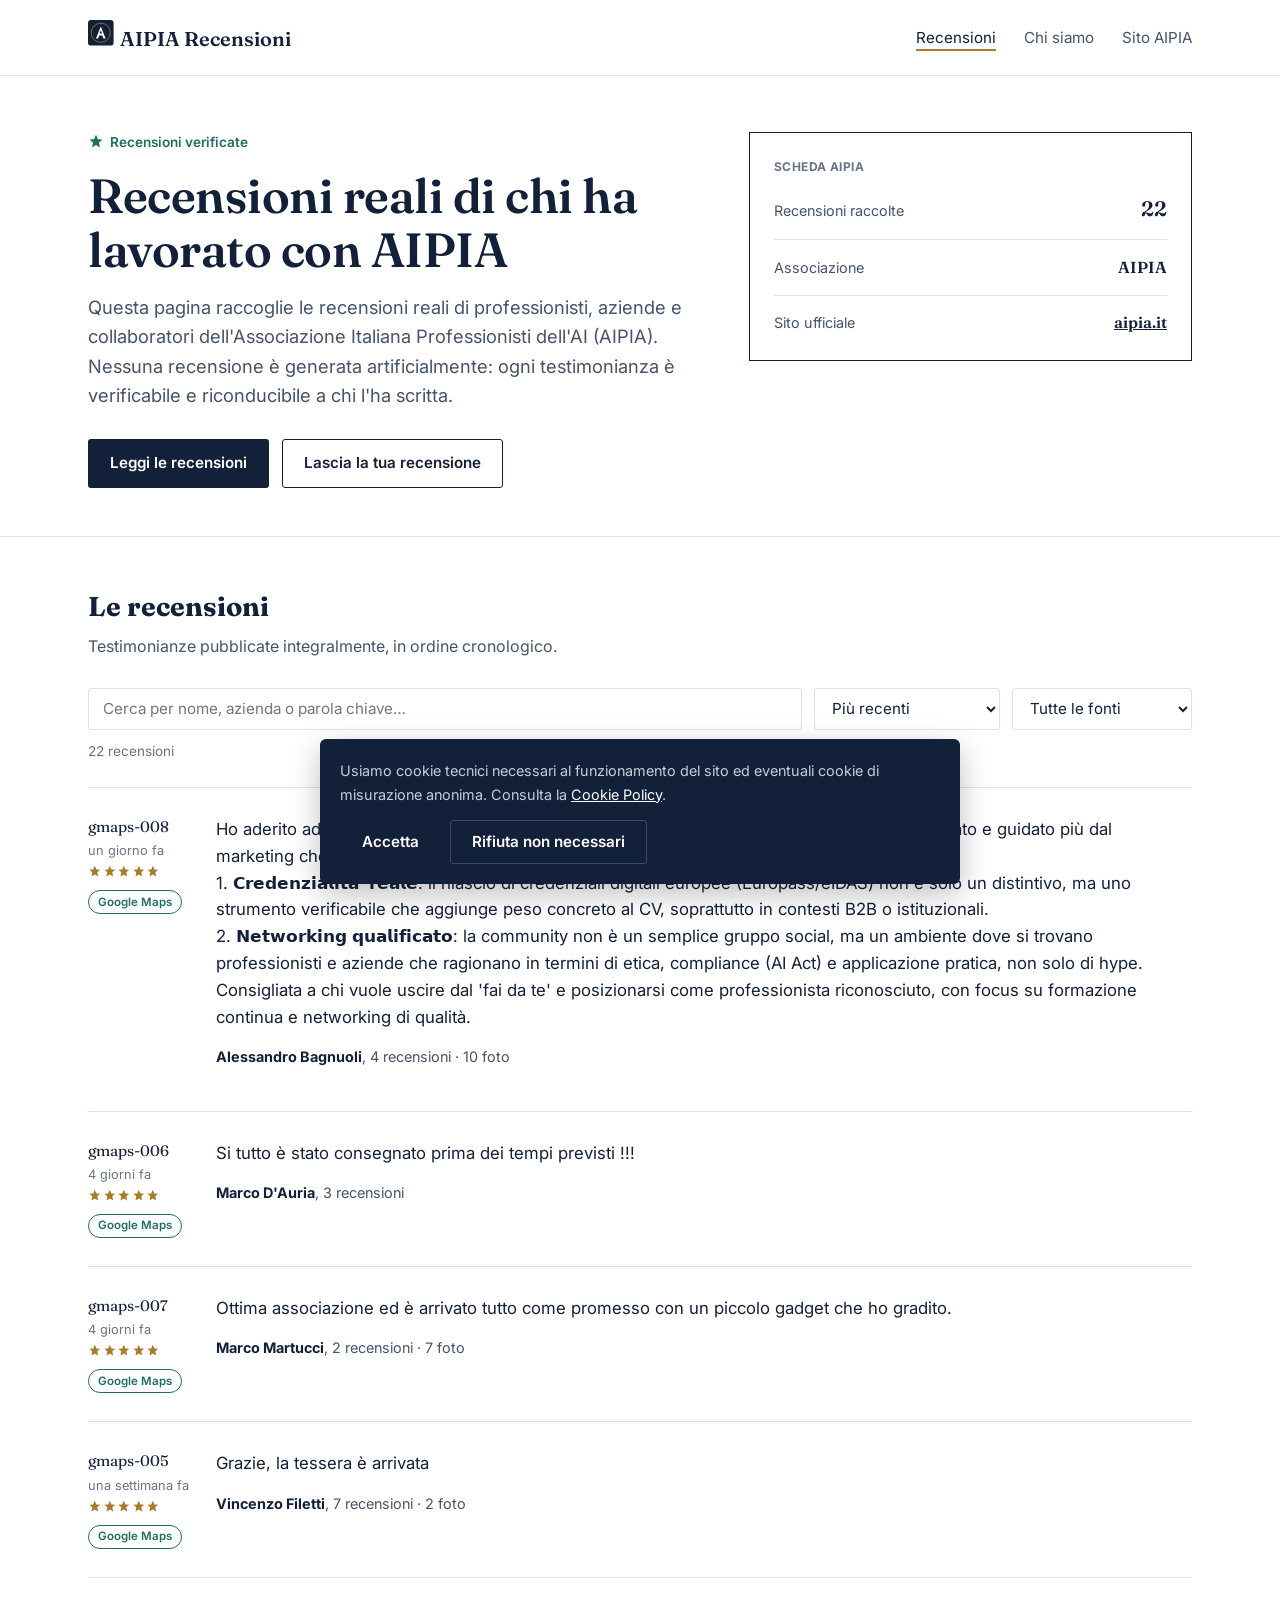
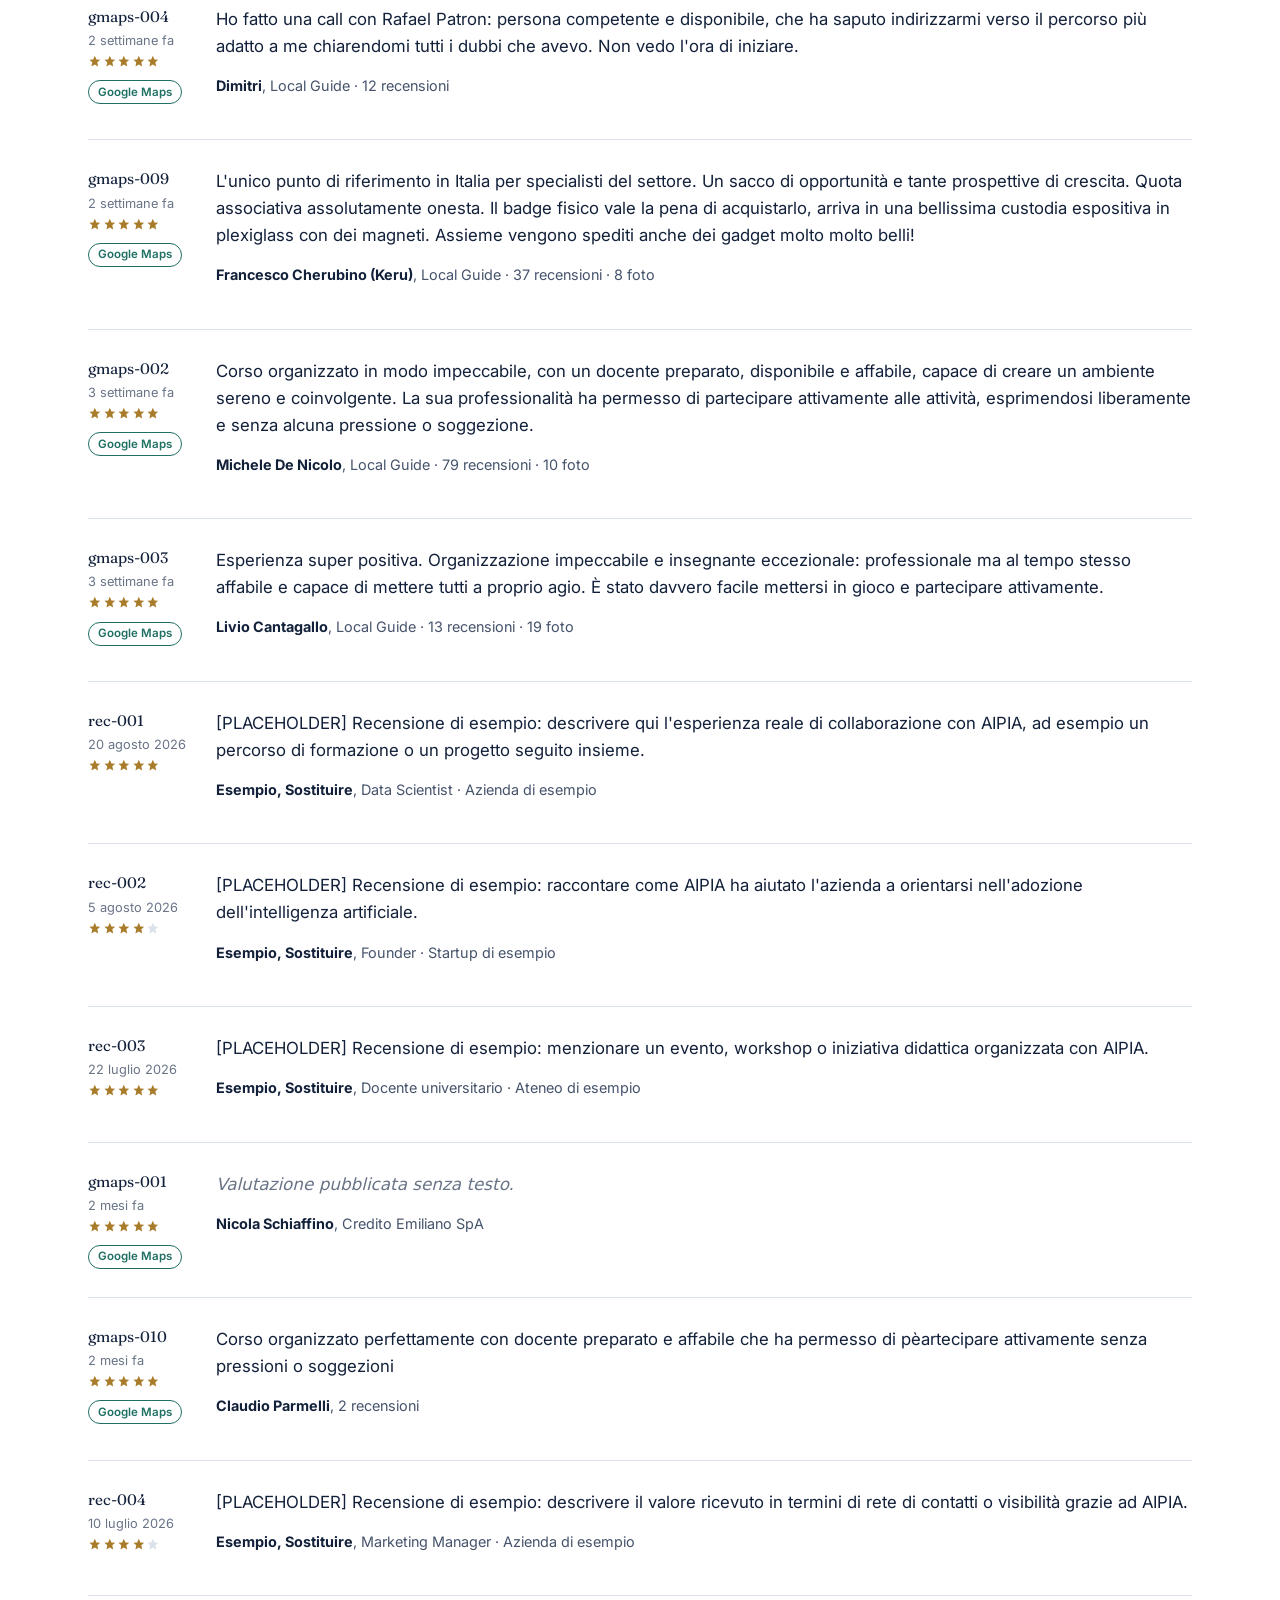
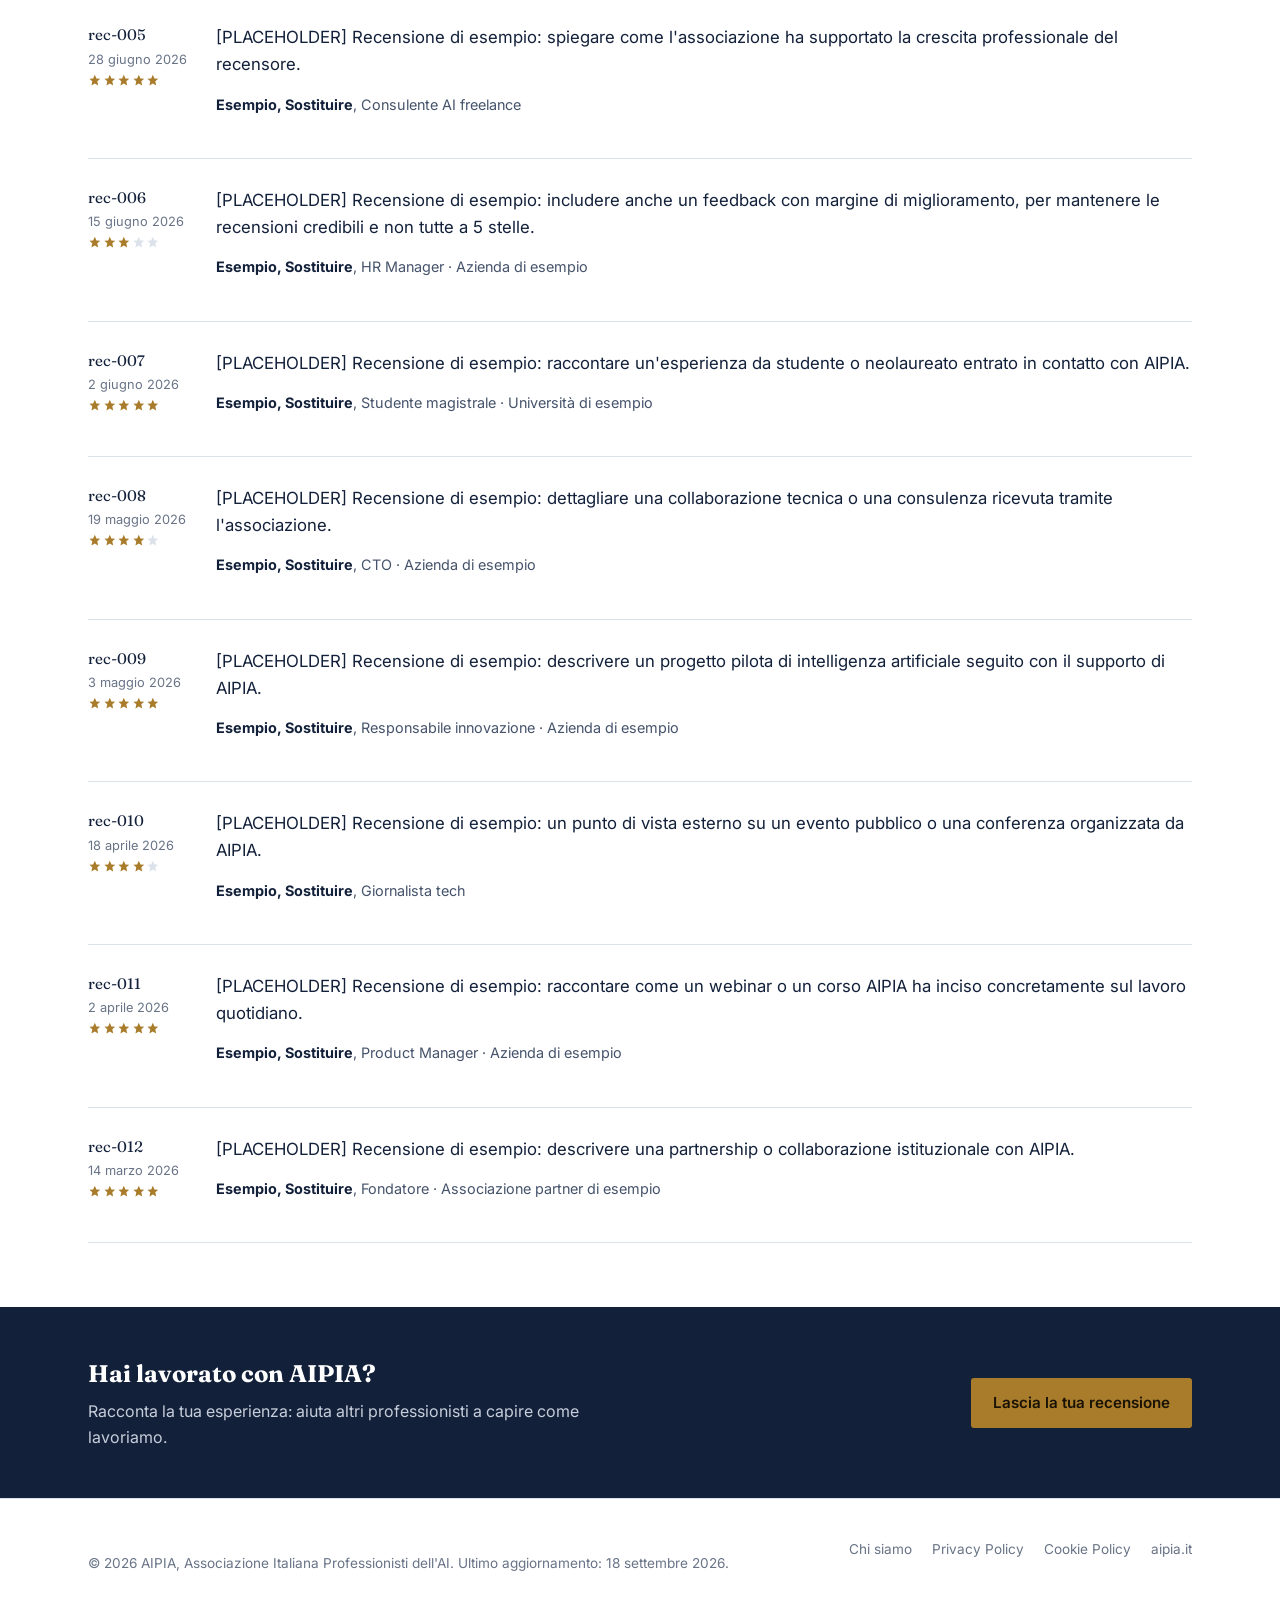
==== commit 5c11f5c4: "Add files via upload" ====
--- a/index.html
+++ b/index.html
@@ -4,7 +4,7 @@
 <meta charset="utf-8">
 <meta name="viewport" content="width=device-width, initial-scale=1">
 <title>Recensioni AIPIA | Recensioni verificate di AIPIA - Associazione Italiana Professionisti dell'AI</title>
-<meta name="description" content="Recensioni reali di professionisti, aziende e collaboratori che hanno lavorato con AIPIA, l'Associazione Italiana Professionisti dell'AI. 12 recensioni raccolte.">
+<meta name="description" content="Recensioni reali di professionisti, aziende e collaboratori che hanno lavorato con AIPIA, l'Associazione Italiana Professionisti dell'AI. 22 recensioni raccolte.">
 <link rel="canonical" href="https://aipiarecensioni.com/">
 <meta name="robots" content="index, follow">
 <meta name="theme-color" content="#12203a">
@@ -62,7 +62,7 @@
   "@type": "ItemList",
   "name": "Recensioni AIPIA",
   "description": "Elenco di testimonianze raccolte da persone e aziende che hanno lavorato con AIPIA.",
-  "numberOfItems": 12
+  "numberOfItems": 22
 }
 </script>
 </head>
@@ -109,7 +109,7 @@
         <dl>
           <div class="stat-row">
             <dt>Recensioni raccolte</dt>
-            <dd>12</dd>
+            <dd>22</dd>
           </div>
           <div class="stat-row">
             <dt>Associazione</dt>
@@ -141,140 +141,284 @@
           <option value="date">Più recenti</option>
           <option value="rating">Valutazione più alta</option>
         </select>
+        <label class="visually-hidden" for="review-source-filter">Filtra per fonte</label>
+        <select id="review-source-filter" data-review-source-filter>
+          <option value="">Tutte le fonti</option>
+          <option value="diretta">Recensioni dirette</option>
+          <option value="google-maps">Google Maps</option>
+        </select>
       </div>
-      <p class="review-count-live" data-review-count aria-live="polite">12 recensioni</p>
+      <p class="review-count-live" data-review-count aria-live="polite">22 recensioni</p>
 
       <ul class="review-list" data-review-list>
-        <li class="review-entry" data-review-item data-search="Esempio — Sostituire Data Scientist · Azienda di esempio [PLACEHOLDER] Recensione di esempio: descrivere qui l&#39;esperienza reale di collaborazione con AIPIA, ad esempio un percorso di formazione o un progetto seguito insieme." data-date="2026-08-20" data-rating="5" id="rec-001">
+        <li class="review-entry" data-review-item data-search="Alessandro Bagnuoli 4 recensioni · 10 foto Ho aderito ad AIPIA per cercare un riferimento strutturato nel settore dell&#39;IA, spesso frammentato e guidato più dal marketing che dalla sostanza. L&#39;esperienza è stata positiva sotto due aspetti chiave:
+1. 𝗖𝗿𝗲𝗱𝗲𝗻𝘇𝗶𝗮𝗹𝗶𝘁𝗮&#39; 𝗿𝗲𝗮𝗹𝗲: il rilascio di credenziali digitali europee (Europass/eIDAS) non è solo un distintivo, ma uno strumento verificabile che aggiunge peso concreto al CV, soprattutto in contesti B2B o istituzionali.
+2. 𝗡𝗲𝘁𝘄𝗼𝗿𝗸𝗶𝗻𝗴 𝗾𝘂𝗮𝗹𝗶𝗳𝗶𝗰𝗮𝘁𝗼: la community non è un semplice gruppo social, ma un ambiente dove si trovano professionisti e aziende che ragionano in termini di etica, compliance (AI Act) e applicazione pratica, non solo di hype.
+Consigliata a chi vuole uscire dal &#39;fai da te&#39; e posizionarsi come professionista riconosciuto, con focus su formazione continua e networking di qualità. Google Maps" data-date="2026-09-17" data-rating="5" data-source="google-maps" id="gmaps-008">
+          <div class="review-meta">
+            <span class="review-id">gmaps-008</span>
+            <time datetime="2026-09-17">un giorno fa</time>
+            <div class="review-rating" role="img" aria-label="Valutazione 5 su 5"><svg class="star-on" viewBox="0 0 20 20" fill="currentColor" aria-hidden="true"><path d="M10 1l2.4 5.5L18 7l-4.3 3.8L14.9 17 10 13.8 5.1 17l1.2-6.2L2 7l5.6-.5L10 1z"/></svg><svg class="star-on" viewBox="0 0 20 20" fill="currentColor" aria-hidden="true"><path d="M10 1l2.4 5.5L18 7l-4.3 3.8L14.9 17 10 13.8 5.1 17l1.2-6.2L2 7l5.6-.5L10 1z"/></svg><svg class="star-on" viewBox="0 0 20 20" fill="currentColor" aria-hidden="true"><path d="M10 1l2.4 5.5L18 7l-4.3 3.8L14.9 17 10 13.8 5.1 17l1.2-6.2L2 7l5.6-.5L10 1z"/></svg><svg class="star-on" viewBox="0 0 20 20" fill="currentColor" aria-hidden="true"><path d="M10 1l2.4 5.5L18 7l-4.3 3.8L14.9 17 10 13.8 5.1 17l1.2-6.2L2 7l5.6-.5L10 1z"/></svg><svg class="star-on" viewBox="0 0 20 20" fill="currentColor" aria-hidden="true"><path d="M10 1l2.4 5.5L18 7l-4.3 3.8L14.9 17 10 13.8 5.1 17l1.2-6.2L2 7l5.6-.5L10 1z"/></svg></div>
+            <span class="review-source-badge review-source-google-maps">Google Maps</span>
+          </div>
+          <div>
+            <blockquote class="review-text">Ho aderito ad AIPIA per cercare un riferimento strutturato nel settore dell&#39;IA, spesso frammentato e guidato più dal marketing che dalla sostanza. L&#39;esperienza è stata positiva sotto due aspetti chiave:
+1. 𝗖𝗿𝗲𝗱𝗲𝗻𝘇𝗶𝗮𝗹𝗶𝘁𝗮&#39; 𝗿𝗲𝗮𝗹𝗲: il rilascio di credenziali digitali europee (Europass/eIDAS) non è solo un distintivo, ma uno strumento verificabile che aggiunge peso concreto al CV, soprattutto in contesti B2B o istituzionali.
+2. 𝗡𝗲𝘁𝘄𝗼𝗿𝗸𝗶𝗻𝗴 𝗾𝘂𝗮𝗹𝗶𝗳𝗶𝗰𝗮𝘁𝗼: la community non è un semplice gruppo social, ma un ambiente dove si trovano professionisti e aziende che ragionano in termini di etica, compliance (AI Act) e applicazione pratica, non solo di hype.
+Consigliata a chi vuole uscire dal &#39;fai da te&#39; e posizionarsi come professionista riconosciuto, con focus su formazione continua e networking di qualità.</blockquote>
+            <p class="review-author"><strong>Alessandro Bagnuoli</strong>, 4 recensioni · 10 foto</p>
+          </div>
+        </li>
+        <li class="review-entry" data-review-item data-search="Marco D&#39;Auria 3 recensioni Si tutto è stato consegnato prima dei tempi previsti !!! Google Maps" data-date="2026-09-14" data-rating="5" data-source="google-maps" id="gmaps-006">
+          <div class="review-meta">
+            <span class="review-id">gmaps-006</span>
+            <time datetime="2026-09-14">4 giorni fa</time>
+            <div class="review-rating" role="img" aria-label="Valutazione 5 su 5"><svg class="star-on" viewBox="0 0 20 20" fill="currentColor" aria-hidden="true"><path d="M10 1l2.4 5.5L18 7l-4.3 3.8L14.9 17 10 13.8 5.1 17l1.2-6.2L2 7l5.6-.5L10 1z"/></svg><svg class="star-on" viewBox="0 0 20 20" fill="currentColor" aria-hidden="true"><path d="M10 1l2.4 5.5L18 7l-4.3 3.8L14.9 17 10 13.8 5.1 17l1.2-6.2L2 7l5.6-.5L10 1z"/></svg><svg class="star-on" viewBox="0 0 20 20" fill="currentColor" aria-hidden="true"><path d="M10 1l2.4 5.5L18 7l-4.3 3.8L14.9 17 10 13.8 5.1 17l1.2-6.2L2 7l5.6-.5L10 1z"/></svg><svg class="star-on" viewBox="0 0 20 20" fill="currentColor" aria-hidden="true"><path d="M10 1l2.4 5.5L18 7l-4.3 3.8L14.9 17 10 13.8 5.1 17l1.2-6.2L2 7l5.6-.5L10 1z"/></svg><svg class="star-on" viewBox="0 0 20 20" fill="currentColor" aria-hidden="true"><path d="M10 1l2.4 5.5L18 7l-4.3 3.8L14.9 17 10 13.8 5.1 17l1.2-6.2L2 7l5.6-.5L10 1z"/></svg></div>
+            <span class="review-source-badge review-source-google-maps">Google Maps</span>
+          </div>
+          <div>
+            <blockquote class="review-text">Si tutto è stato consegnato prima dei tempi previsti !!!</blockquote>
+            <p class="review-author"><strong>Marco D&#39;Auria</strong>, 3 recensioni</p>
+          </div>
+        </li>
+        <li class="review-entry" data-review-item data-search="Marco Martucci 2 recensioni · 7 foto Ottima associazione ed è arrivato tutto come promesso con un piccolo gadget che ho gradito. Google Maps" data-date="2026-09-14" data-rating="5" data-source="google-maps" id="gmaps-007">
+          <div class="review-meta">
+            <span class="review-id">gmaps-007</span>
+            <time datetime="2026-09-14">4 giorni fa</time>
+            <div class="review-rating" role="img" aria-label="Valutazione 5 su 5"><svg class="star-on" viewBox="0 0 20 20" fill="currentColor" aria-hidden="true"><path d="M10 1l2.4 5.5L18 7l-4.3 3.8L14.9 17 10 13.8 5.1 17l1.2-6.2L2 7l5.6-.5L10 1z"/></svg><svg class="star-on" viewBox="0 0 20 20" fill="currentColor" aria-hidden="true"><path d="M10 1l2.4 5.5L18 7l-4.3 3.8L14.9 17 10 13.8 5.1 17l1.2-6.2L2 7l5.6-.5L10 1z"/></svg><svg class="star-on" viewBox="0 0 20 20" fill="currentColor" aria-hidden="true"><path d="M10 1l2.4 5.5L18 7l-4.3 3.8L14.9 17 10 13.8 5.1 17l1.2-6.2L2 7l5.6-.5L10 1z"/></svg><svg class="star-on" viewBox="0 0 20 20" fill="currentColor" aria-hidden="true"><path d="M10 1l2.4 5.5L18 7l-4.3 3.8L14.9 17 10 13.8 5.1 17l1.2-6.2L2 7l5.6-.5L10 1z"/></svg><svg class="star-on" viewBox="0 0 20 20" fill="currentColor" aria-hidden="true"><path d="M10 1l2.4 5.5L18 7l-4.3 3.8L14.9 17 10 13.8 5.1 17l1.2-6.2L2 7l5.6-.5L10 1z"/></svg></div>
+            <span class="review-source-badge review-source-google-maps">Google Maps</span>
+          </div>
+          <div>
+            <blockquote class="review-text">Ottima associazione ed è arrivato tutto come promesso con un piccolo gadget che ho gradito.</blockquote>
+            <p class="review-author"><strong>Marco Martucci</strong>, 2 recensioni · 7 foto</p>
+          </div>
+        </li>
+        <li class="review-entry" data-review-item data-search="Vincenzo Filetti 7 recensioni · 2 foto Grazie, la tessera è arrivata Google Maps" data-date="2026-09-11" data-rating="5" data-source="google-maps" id="gmaps-005">
+          <div class="review-meta">
+            <span class="review-id">gmaps-005</span>
+            <time datetime="2026-09-11">una settimana fa</time>
+            <div class="review-rating" role="img" aria-label="Valutazione 5 su 5"><svg class="star-on" viewBox="0 0 20 20" fill="currentColor" aria-hidden="true"><path d="M10 1l2.4 5.5L18 7l-4.3 3.8L14.9 17 10 13.8 5.1 17l1.2-6.2L2 7l5.6-.5L10 1z"/></svg><svg class="star-on" viewBox="0 0 20 20" fill="currentColor" aria-hidden="true"><path d="M10 1l2.4 5.5L18 7l-4.3 3.8L14.9 17 10 13.8 5.1 17l1.2-6.2L2 7l5.6-.5L10 1z"/></svg><svg class="star-on" viewBox="0 0 20 20" fill="currentColor" aria-hidden="true"><path d="M10 1l2.4 5.5L18 7l-4.3 3.8L14.9 17 10 13.8 5.1 17l1.2-6.2L2 7l5.6-.5L10 1z"/></svg><svg class="star-on" viewBox="0 0 20 20" fill="currentColor" aria-hidden="true"><path d="M10 1l2.4 5.5L18 7l-4.3 3.8L14.9 17 10 13.8 5.1 17l1.2-6.2L2 7l5.6-.5L10 1z"/></svg><svg class="star-on" viewBox="0 0 20 20" fill="currentColor" aria-hidden="true"><path d="M10 1l2.4 5.5L18 7l-4.3 3.8L14.9 17 10 13.8 5.1 17l1.2-6.2L2 7l5.6-.5L10 1z"/></svg></div>
+            <span class="review-source-badge review-source-google-maps">Google Maps</span>
+          </div>
+          <div>
+            <blockquote class="review-text">Grazie, la tessera è arrivata</blockquote>
+            <p class="review-author"><strong>Vincenzo Filetti</strong>, 7 recensioni · 2 foto</p>
+          </div>
+        </li>
+        <li class="review-entry" data-review-item data-search="Dimitri Local Guide · 12 recensioni Ho fatto una call con Rafael Patron: persona competente e disponibile, che ha saputo indirizzarmi verso il percorso più adatto a me chiarendomi tutti i dubbi che avevo. Non vedo l&#39;ora di iniziare. Google Maps" data-date="2026-09-04" data-rating="5" data-source="google-maps" id="gmaps-004">
+          <div class="review-meta">
+            <span class="review-id">gmaps-004</span>
+            <time datetime="2026-09-04">2 settimane fa</time>
+            <div class="review-rating" role="img" aria-label="Valutazione 5 su 5"><svg class="star-on" viewBox="0 0 20 20" fill="currentColor" aria-hidden="true"><path d="M10 1l2.4 5.5L18 7l-4.3 3.8L14.9 17 10 13.8 5.1 17l1.2-6.2L2 7l5.6-.5L10 1z"/></svg><svg class="star-on" viewBox="0 0 20 20" fill="currentColor" aria-hidden="true"><path d="M10 1l2.4 5.5L18 7l-4.3 3.8L14.9 17 10 13.8 5.1 17l1.2-6.2L2 7l5.6-.5L10 1z"/></svg><svg class="star-on" viewBox="0 0 20 20" fill="currentColor" aria-hidden="true"><path d="M10 1l2.4 5.5L18 7l-4.3 3.8L14.9 17 10 13.8 5.1 17l1.2-6.2L2 7l5.6-.5L10 1z"/></svg><svg class="star-on" viewBox="0 0 20 20" fill="currentColor" aria-hidden="true"><path d="M10 1l2.4 5.5L18 7l-4.3 3.8L14.9 17 10 13.8 5.1 17l1.2-6.2L2 7l5.6-.5L10 1z"/></svg><svg class="star-on" viewBox="0 0 20 20" fill="currentColor" aria-hidden="true"><path d="M10 1l2.4 5.5L18 7l-4.3 3.8L14.9 17 10 13.8 5.1 17l1.2-6.2L2 7l5.6-.5L10 1z"/></svg></div>
+            <span class="review-source-badge review-source-google-maps">Google Maps</span>
+          </div>
+          <div>
+            <blockquote class="review-text">Ho fatto una call con Rafael Patron: persona competente e disponibile, che ha saputo indirizzarmi verso il percorso più adatto a me chiarendomi tutti i dubbi che avevo. Non vedo l&#39;ora di iniziare.</blockquote>
+            <p class="review-author"><strong>Dimitri</strong>, Local Guide · 12 recensioni</p>
+          </div>
+        </li>
+        <li class="review-entry" data-review-item data-search="Francesco Cherubino (Keru) Local Guide · 37 recensioni · 8 foto L&#39;unico punto di riferimento in Italia per specialisti del settore. Un sacco di opportunità e tante prospettive di crescita. Quota associativa assolutamente onesta. Il badge fisico vale la pena di acquistarlo, arriva in una bellissima custodia espositiva in plexiglass con dei magneti. Assieme vengono spediti anche dei gadget molto molto belli! Google Maps" data-date="2026-09-04" data-rating="5" data-source="google-maps" id="gmaps-009">
+          <div class="review-meta">
+            <span class="review-id">gmaps-009</span>
+            <time datetime="2026-09-04">2 settimane fa</time>
+            <div class="review-rating" role="img" aria-label="Valutazione 5 su 5"><svg class="star-on" viewBox="0 0 20 20" fill="currentColor" aria-hidden="true"><path d="M10 1l2.4 5.5L18 7l-4.3 3.8L14.9 17 10 13.8 5.1 17l1.2-6.2L2 7l5.6-.5L10 1z"/></svg><svg class="star-on" viewBox="0 0 20 20" fill="currentColor" aria-hidden="true"><path d="M10 1l2.4 5.5L18 7l-4.3 3.8L14.9 17 10 13.8 5.1 17l1.2-6.2L2 7l5.6-.5L10 1z"/></svg><svg class="star-on" viewBox="0 0 20 20" fill="currentColor" aria-hidden="true"><path d="M10 1l2.4 5.5L18 7l-4.3 3.8L14.9 17 10 13.8 5.1 17l1.2-6.2L2 7l5.6-.5L10 1z"/></svg><svg class="star-on" viewBox="0 0 20 20" fill="currentColor" aria-hidden="true"><path d="M10 1l2.4 5.5L18 7l-4.3 3.8L14.9 17 10 13.8 5.1 17l1.2-6.2L2 7l5.6-.5L10 1z"/></svg><svg class="star-on" viewBox="0 0 20 20" fill="currentColor" aria-hidden="true"><path d="M10 1l2.4 5.5L18 7l-4.3 3.8L14.9 17 10 13.8 5.1 17l1.2-6.2L2 7l5.6-.5L10 1z"/></svg></div>
+            <span class="review-source-badge review-source-google-maps">Google Maps</span>
+          </div>
+          <div>
+            <blockquote class="review-text">L&#39;unico punto di riferimento in Italia per specialisti del settore. Un sacco di opportunità e tante prospettive di crescita. Quota associativa assolutamente onesta. Il badge fisico vale la pena di acquistarlo, arriva in una bellissima custodia espositiva in plexiglass con dei magneti. Assieme vengono spediti anche dei gadget molto molto belli!</blockquote>
+            <p class="review-author"><strong>Francesco Cherubino (Keru)</strong>, Local Guide · 37 recensioni · 8 foto</p>
+          </div>
+        </li>
+        <li class="review-entry" data-review-item data-search="Michele De Nicolo Local Guide · 79 recensioni · 10 foto Corso organizzato in modo impeccabile, con un docente preparato, disponibile e affabile, capace di creare un ambiente sereno e coinvolgente. La sua professionalità ha permesso di partecipare attivamente alle attività, esprimendosi liberamente e senza alcuna pressione o soggezione. Google Maps" data-date="2026-08-28" data-rating="5" data-source="google-maps" id="gmaps-002">
+          <div class="review-meta">
+            <span class="review-id">gmaps-002</span>
+            <time datetime="2026-08-28">3 settimane fa</time>
+            <div class="review-rating" role="img" aria-label="Valutazione 5 su 5"><svg class="star-on" viewBox="0 0 20 20" fill="currentColor" aria-hidden="true"><path d="M10 1l2.4 5.5L18 7l-4.3 3.8L14.9 17 10 13.8 5.1 17l1.2-6.2L2 7l5.6-.5L10 1z"/></svg><svg class="star-on" viewBox="0 0 20 20" fill="currentColor" aria-hidden="true"><path d="M10 1l2.4 5.5L18 7l-4.3 3.8L14.9 17 10 13.8 5.1 17l1.2-6.2L2 7l5.6-.5L10 1z"/></svg><svg class="star-on" viewBox="0 0 20 20" fill="currentColor" aria-hidden="true"><path d="M10 1l2.4 5.5L18 7l-4.3 3.8L14.9 17 10 13.8 5.1 17l1.2-6.2L2 7l5.6-.5L10 1z"/></svg><svg class="star-on" viewBox="0 0 20 20" fill="currentColor" aria-hidden="true"><path d="M10 1l2.4 5.5L18 7l-4.3 3.8L14.9 17 10 13.8 5.1 17l1.2-6.2L2 7l5.6-.5L10 1z"/></svg><svg class="star-on" viewBox="0 0 20 20" fill="currentColor" aria-hidden="true"><path d="M10 1l2.4 5.5L18 7l-4.3 3.8L14.9 17 10 13.8 5.1 17l1.2-6.2L2 7l5.6-.5L10 1z"/></svg></div>
+            <span class="review-source-badge review-source-google-maps">Google Maps</span>
+          </div>
+          <div>
+            <blockquote class="review-text">Corso organizzato in modo impeccabile, con un docente preparato, disponibile e affabile, capace di creare un ambiente sereno e coinvolgente. La sua professionalità ha permesso di partecipare attivamente alle attività, esprimendosi liberamente e senza alcuna pressione o soggezione.</blockquote>
+            <p class="review-author"><strong>Michele De Nicolo</strong>, Local Guide · 79 recensioni · 10 foto</p>
+          </div>
+        </li>
+        <li class="review-entry" data-review-item data-search="Livio Cantagallo Local Guide · 13 recensioni · 19 foto Esperienza super positiva. Organizzazione impeccabile e insegnante eccezionale: professionale ma al tempo stesso affabile e capace di mettere tutti a proprio agio. È stato davvero facile mettersi in gioco e partecipare attivamente. Google Maps" data-date="2026-08-28" data-rating="5" data-source="google-maps" id="gmaps-003">
+          <div class="review-meta">
+            <span class="review-id">gmaps-003</span>
+            <time datetime="2026-08-28">3 settimane fa</time>
+            <div class="review-rating" role="img" aria-label="Valutazione 5 su 5"><svg class="star-on" viewBox="0 0 20 20" fill="currentColor" aria-hidden="true"><path d="M10 1l2.4 5.5L18 7l-4.3 3.8L14.9 17 10 13.8 5.1 17l1.2-6.2L2 7l5.6-.5L10 1z"/></svg><svg class="star-on" viewBox="0 0 20 20" fill="currentColor" aria-hidden="true"><path d="M10 1l2.4 5.5L18 7l-4.3 3.8L14.9 17 10 13.8 5.1 17l1.2-6.2L2 7l5.6-.5L10 1z"/></svg><svg class="star-on" viewBox="0 0 20 20" fill="currentColor" aria-hidden="true"><path d="M10 1l2.4 5.5L18 7l-4.3 3.8L14.9 17 10 13.8 5.1 17l1.2-6.2L2 7l5.6-.5L10 1z"/></svg><svg class="star-on" viewBox="0 0 20 20" fill="currentColor" aria-hidden="true"><path d="M10 1l2.4 5.5L18 7l-4.3 3.8L14.9 17 10 13.8 5.1 17l1.2-6.2L2 7l5.6-.5L10 1z"/></svg><svg class="star-on" viewBox="0 0 20 20" fill="currentColor" aria-hidden="true"><path d="M10 1l2.4 5.5L18 7l-4.3 3.8L14.9 17 10 13.8 5.1 17l1.2-6.2L2 7l5.6-.5L10 1z"/></svg></div>
+            <span class="review-source-badge review-source-google-maps">Google Maps</span>
+          </div>
+          <div>
+            <blockquote class="review-text">Esperienza super positiva. Organizzazione impeccabile e insegnante eccezionale: professionale ma al tempo stesso affabile e capace di mettere tutti a proprio agio. È stato davvero facile mettersi in gioco e partecipare attivamente.</blockquote>
+            <p class="review-author"><strong>Livio Cantagallo</strong>, Local Guide · 13 recensioni · 19 foto</p>
+          </div>
+        </li>
+        <li class="review-entry" data-review-item data-search="Esempio, Sostituire Data Scientist · Azienda di esempio [PLACEHOLDER] Recensione di esempio: descrivere qui l&#39;esperienza reale di collaborazione con AIPIA, ad esempio un percorso di formazione o un progetto seguito insieme. Recensione diretta" data-date="2026-08-20" data-rating="5" data-source="diretta" id="rec-001">
           <div class="review-meta">
             <span class="review-id">rec-001</span>
             <time datetime="2026-08-20">20 agosto 2026</time>
             <div class="review-rating" role="img" aria-label="Valutazione 5 su 5"><svg class="star-on" viewBox="0 0 20 20" fill="currentColor" aria-hidden="true"><path d="M10 1l2.4 5.5L18 7l-4.3 3.8L14.9 17 10 13.8 5.1 17l1.2-6.2L2 7l5.6-.5L10 1z"/></svg><svg class="star-on" viewBox="0 0 20 20" fill="currentColor" aria-hidden="true"><path d="M10 1l2.4 5.5L18 7l-4.3 3.8L14.9 17 10 13.8 5.1 17l1.2-6.2L2 7l5.6-.5L10 1z"/></svg><svg class="star-on" viewBox="0 0 20 20" fill="currentColor" aria-hidden="true"><path d="M10 1l2.4 5.5L18 7l-4.3 3.8L14.9 17 10 13.8 5.1 17l1.2-6.2L2 7l5.6-.5L10 1z"/></svg><svg class="star-on" viewBox="0 0 20 20" fill="currentColor" aria-hidden="true"><path d="M10 1l2.4 5.5L18 7l-4.3 3.8L14.9 17 10 13.8 5.1 17l1.2-6.2L2 7l5.6-.5L10 1z"/></svg><svg class="star-on" viewBox="0 0 20 20" fill="currentColor" aria-hidden="true"><path d="M10 1l2.4 5.5L18 7l-4.3 3.8L14.9 17 10 13.8 5.1 17l1.2-6.2L2 7l5.6-.5L10 1z"/></svg></div>
+            
           </div>
           <div>
             <blockquote class="review-text">[PLACEHOLDER] Recensione di esempio: descrivere qui l&#39;esperienza reale di collaborazione con AIPIA, ad esempio un percorso di formazione o un progetto seguito insieme.</blockquote>
-            <p class="review-author"><strong>Esempio — Sostituire</strong> — Data Scientist · Azienda di esempio</p>
-          </div>
-        </li>
-        <li class="review-entry" data-review-item data-search="Esempio — Sostituire Founder · Startup di esempio [PLACEHOLDER] Recensione di esempio: raccontare come AIPIA ha aiutato l&#39;azienda a orientarsi nell&#39;adozione dell&#39;intelligenza artificiale." data-date="2026-08-05" data-rating="4" id="rec-002">
+            <p class="review-author"><strong>Esempio, Sostituire</strong>, Data Scientist · Azienda di esempio</p>
+          </div>
+        </li>
+        <li class="review-entry" data-review-item data-search="Esempio, Sostituire Founder · Startup di esempio [PLACEHOLDER] Recensione di esempio: raccontare come AIPIA ha aiutato l&#39;azienda a orientarsi nell&#39;adozione dell&#39;intelligenza artificiale. Recensione diretta" data-date="2026-08-05" data-rating="4" data-source="diretta" id="rec-002">
           <div class="review-meta">
             <span class="review-id">rec-002</span>
             <time datetime="2026-08-05">5 agosto 2026</time>
             <div class="review-rating" role="img" aria-label="Valutazione 4 su 5"><svg class="star-on" viewBox="0 0 20 20" fill="currentColor" aria-hidden="true"><path d="M10 1l2.4 5.5L18 7l-4.3 3.8L14.9 17 10 13.8 5.1 17l1.2-6.2L2 7l5.6-.5L10 1z"/></svg><svg class="star-on" viewBox="0 0 20 20" fill="currentColor" aria-hidden="true"><path d="M10 1l2.4 5.5L18 7l-4.3 3.8L14.9 17 10 13.8 5.1 17l1.2-6.2L2 7l5.6-.5L10 1z"/></svg><svg class="star-on" viewBox="0 0 20 20" fill="currentColor" aria-hidden="true"><path d="M10 1l2.4 5.5L18 7l-4.3 3.8L14.9 17 10 13.8 5.1 17l1.2-6.2L2 7l5.6-.5L10 1z"/></svg><svg class="star-on" viewBox="0 0 20 20" fill="currentColor" aria-hidden="true"><path d="M10 1l2.4 5.5L18 7l-4.3 3.8L14.9 17 10 13.8 5.1 17l1.2-6.2L2 7l5.6-.5L10 1z"/></svg><svg class="star-off" viewBox="0 0 20 20" fill="currentColor" aria-hidden="true"><path d="M10 1l2.4 5.5L18 7l-4.3 3.8L14.9 17 10 13.8 5.1 17l1.2-6.2L2 7l5.6-.5L10 1z"/></svg></div>
+            
           </div>
           <div>
             <blockquote class="review-text">[PLACEHOLDER] Recensione di esempio: raccontare come AIPIA ha aiutato l&#39;azienda a orientarsi nell&#39;adozione dell&#39;intelligenza artificiale.</blockquote>
-            <p class="review-author"><strong>Esempio — Sostituire</strong> — Founder · Startup di esempio</p>
-          </div>
-        </li>
-        <li class="review-entry" data-review-item data-search="Esempio — Sostituire Docente universitario · Ateneo di esempio [PLACEHOLDER] Recensione di esempio: menzionare un evento, workshop o iniziativa didattica organizzata con AIPIA." data-date="2026-07-22" data-rating="5" id="rec-003">
+            <p class="review-author"><strong>Esempio, Sostituire</strong>, Founder · Startup di esempio</p>
+          </div>
+        </li>
+        <li class="review-entry" data-review-item data-search="Esempio, Sostituire Docente universitario · Ateneo di esempio [PLACEHOLDER] Recensione di esempio: menzionare un evento, workshop o iniziativa didattica organizzata con AIPIA. Recensione diretta" data-date="2026-07-22" data-rating="5" data-source="diretta" id="rec-003">
           <div class="review-meta">
             <span class="review-id">rec-003</span>
             <time datetime="2026-07-22">22 luglio 2026</time>
             <div class="review-rating" role="img" aria-label="Valutazione 5 su 5"><svg class="star-on" viewBox="0 0 20 20" fill="currentColor" aria-hidden="true"><path d="M10 1l2.4 5.5L18 7l-4.3 3.8L14.9 17 10 13.8 5.1 17l1.2-6.2L2 7l5.6-.5L10 1z"/></svg><svg class="star-on" viewBox="0 0 20 20" fill="currentColor" aria-hidden="true"><path d="M10 1l2.4 5.5L18 7l-4.3 3.8L14.9 17 10 13.8 5.1 17l1.2-6.2L2 7l5.6-.5L10 1z"/></svg><svg class="star-on" viewBox="0 0 20 20" fill="currentColor" aria-hidden="true"><path d="M10 1l2.4 5.5L18 7l-4.3 3.8L14.9 17 10 13.8 5.1 17l1.2-6.2L2 7l5.6-.5L10 1z"/></svg><svg class="star-on" viewBox="0 0 20 20" fill="currentColor" aria-hidden="true"><path d="M10 1l2.4 5.5L18 7l-4.3 3.8L14.9 17 10 13.8 5.1 17l1.2-6.2L2 7l5.6-.5L10 1z"/></svg><svg class="star-on" viewBox="0 0 20 20" fill="currentColor" aria-hidden="true"><path d="M10 1l2.4 5.5L18 7l-4.3 3.8L14.9 17 10 13.8 5.1 17l1.2-6.2L2 7l5.6-.5L10 1z"/></svg></div>
+            
           </div>
           <div>
             <blockquote class="review-text">[PLACEHOLDER] Recensione di esempio: menzionare un evento, workshop o iniziativa didattica organizzata con AIPIA.</blockquote>
-            <p class="review-author"><strong>Esempio — Sostituire</strong> — Docente universitario · Ateneo di esempio</p>
-          </div>
-        </li>
-        <li class="review-entry" data-review-item data-search="Esempio — Sostituire Marketing Manager · Azienda di esempio [PLACEHOLDER] Recensione di esempio: descrivere il valore ricevuto in termini di rete di contatti o visibilità grazie ad AIPIA." data-date="2026-07-10" data-rating="4" id="rec-004">
+            <p class="review-author"><strong>Esempio, Sostituire</strong>, Docente universitario · Ateneo di esempio</p>
+          </div>
+        </li>
+        <li class="review-entry" data-review-item data-search="Nicola Schiaffino Credito Emiliano SpA  Google Maps" data-date="2026-07-18" data-rating="5" data-source="google-maps" id="gmaps-001">
+          <div class="review-meta">
+            <span class="review-id">gmaps-001</span>
+            <time datetime="2026-07-18">2 mesi fa</time>
+            <div class="review-rating" role="img" aria-label="Valutazione 5 su 5"><svg class="star-on" viewBox="0 0 20 20" fill="currentColor" aria-hidden="true"><path d="M10 1l2.4 5.5L18 7l-4.3 3.8L14.9 17 10 13.8 5.1 17l1.2-6.2L2 7l5.6-.5L10 1z"/></svg><svg class="star-on" viewBox="0 0 20 20" fill="currentColor" aria-hidden="true"><path d="M10 1l2.4 5.5L18 7l-4.3 3.8L14.9 17 10 13.8 5.1 17l1.2-6.2L2 7l5.6-.5L10 1z"/></svg><svg class="star-on" viewBox="0 0 20 20" fill="currentColor" aria-hidden="true"><path d="M10 1l2.4 5.5L18 7l-4.3 3.8L14.9 17 10 13.8 5.1 17l1.2-6.2L2 7l5.6-.5L10 1z"/></svg><svg class="star-on" viewBox="0 0 20 20" fill="currentColor" aria-hidden="true"><path d="M10 1l2.4 5.5L18 7l-4.3 3.8L14.9 17 10 13.8 5.1 17l1.2-6.2L2 7l5.6-.5L10 1z"/></svg><svg class="star-on" viewBox="0 0 20 20" fill="currentColor" aria-hidden="true"><path d="M10 1l2.4 5.5L18 7l-4.3 3.8L14.9 17 10 13.8 5.1 17l1.2-6.2L2 7l5.6-.5L10 1z"/></svg></div>
+            <span class="review-source-badge review-source-google-maps">Google Maps</span>
+          </div>
+          <div>
+            <blockquote class="review-text review-text-empty">Valutazione pubblicata senza testo.</blockquote>
+            <p class="review-author"><strong>Nicola Schiaffino</strong>, Credito Emiliano SpA</p>
+          </div>
+        </li>
+        <li class="review-entry" data-review-item data-search="Claudio Parmelli 2 recensioni Corso organizzato perfettamente con docente preparato e affabile che ha permesso di pèartecipare attivamente senza pressioni o soggezioni Google Maps" data-date="2026-07-18" data-rating="5" data-source="google-maps" id="gmaps-010">
+          <div class="review-meta">
+            <span class="review-id">gmaps-010</span>
+            <time datetime="2026-07-18">2 mesi fa</time>
+            <div class="review-rating" role="img" aria-label="Valutazione 5 su 5"><svg class="star-on" viewBox="0 0 20 20" fill="currentColor" aria-hidden="true"><path d="M10 1l2.4 5.5L18 7l-4.3 3.8L14.9 17 10 13.8 5.1 17l1.2-6.2L2 7l5.6-.5L10 1z"/></svg><svg class="star-on" viewBox="0 0 20 20" fill="currentColor" aria-hidden="true"><path d="M10 1l2.4 5.5L18 7l-4.3 3.8L14.9 17 10 13.8 5.1 17l1.2-6.2L2 7l5.6-.5L10 1z"/></svg><svg class="star-on" viewBox="0 0 20 20" fill="currentColor" aria-hidden="true"><path d="M10 1l2.4 5.5L18 7l-4.3 3.8L14.9 17 10 13.8 5.1 17l1.2-6.2L2 7l5.6-.5L10 1z"/></svg><svg class="star-on" viewBox="0 0 20 20" fill="currentColor" aria-hidden="true"><path d="M10 1l2.4 5.5L18 7l-4.3 3.8L14.9 17 10 13.8 5.1 17l1.2-6.2L2 7l5.6-.5L10 1z"/></svg><svg class="star-on" viewBox="0 0 20 20" fill="currentColor" aria-hidden="true"><path d="M10 1l2.4 5.5L18 7l-4.3 3.8L14.9 17 10 13.8 5.1 17l1.2-6.2L2 7l5.6-.5L10 1z"/></svg></div>
+            <span class="review-source-badge review-source-google-maps">Google Maps</span>
+          </div>
+          <div>
+            <blockquote class="review-text">Corso organizzato perfettamente con docente preparato e affabile che ha permesso di pèartecipare attivamente senza pressioni o soggezioni</blockquote>
+            <p class="review-author"><strong>Claudio Parmelli</strong>, 2 recensioni</p>
+          </div>
+        </li>
+        <li class="review-entry" data-review-item data-search="Esempio, Sostituire Marketing Manager · Azienda di esempio [PLACEHOLDER] Recensione di esempio: descrivere il valore ricevuto in termini di rete di contatti o visibilità grazie ad AIPIA. Recensione diretta" data-date="2026-07-10" data-rating="4" data-source="diretta" id="rec-004">
           <div class="review-meta">
             <span class="review-id">rec-004</span>
             <time datetime="2026-07-10">10 luglio 2026</time>
             <div class="review-rating" role="img" aria-label="Valutazione 4 su 5"><svg class="star-on" viewBox="0 0 20 20" fill="currentColor" aria-hidden="true"><path d="M10 1l2.4 5.5L18 7l-4.3 3.8L14.9 17 10 13.8 5.1 17l1.2-6.2L2 7l5.6-.5L10 1z"/></svg><svg class="star-on" viewBox="0 0 20 20" fill="currentColor" aria-hidden="true"><path d="M10 1l2.4 5.5L18 7l-4.3 3.8L14.9 17 10 13.8 5.1 17l1.2-6.2L2 7l5.6-.5L10 1z"/></svg><svg class="star-on" viewBox="0 0 20 20" fill="currentColor" aria-hidden="true"><path d="M10 1l2.4 5.5L18 7l-4.3 3.8L14.9 17 10 13.8 5.1 17l1.2-6.2L2 7l5.6-.5L10 1z"/></svg><svg class="star-on" viewBox="0 0 20 20" fill="currentColor" aria-hidden="true"><path d="M10 1l2.4 5.5L18 7l-4.3 3.8L14.9 17 10 13.8 5.1 17l1.2-6.2L2 7l5.6-.5L10 1z"/></svg><svg class="star-off" viewBox="0 0 20 20" fill="currentColor" aria-hidden="true"><path d="M10 1l2.4 5.5L18 7l-4.3 3.8L14.9 17 10 13.8 5.1 17l1.2-6.2L2 7l5.6-.5L10 1z"/></svg></div>
+            
           </div>
           <div>
             <blockquote class="review-text">[PLACEHOLDER] Recensione di esempio: descrivere il valore ricevuto in termini di rete di contatti o visibilità grazie ad AIPIA.</blockquote>
-            <p class="review-author"><strong>Esempio — Sostituire</strong> — Marketing Manager · Azienda di esempio</p>
-          </div>
-        </li>
-        <li class="review-entry" data-review-item data-search="Esempio — Sostituire Consulente AI freelance [PLACEHOLDER] Recensione di esempio: spiegare come l&#39;associazione ha supportato la crescita professionale del recensore." data-date="2026-06-28" data-rating="5" id="rec-005">
+            <p class="review-author"><strong>Esempio, Sostituire</strong>, Marketing Manager · Azienda di esempio</p>
+          </div>
+        </li>
+        <li class="review-entry" data-review-item data-search="Esempio, Sostituire Consulente AI freelance [PLACEHOLDER] Recensione di esempio: spiegare come l&#39;associazione ha supportato la crescita professionale del recensore. Recensione diretta" data-date="2026-06-28" data-rating="5" data-source="diretta" id="rec-005">
           <div class="review-meta">
             <span class="review-id">rec-005</span>
             <time datetime="2026-06-28">28 giugno 2026</time>
             <div class="review-rating" role="img" aria-label="Valutazione 5 su 5"><svg class="star-on" viewBox="0 0 20 20" fill="currentColor" aria-hidden="true"><path d="M10 1l2.4 5.5L18 7l-4.3 3.8L14.9 17 10 13.8 5.1 17l1.2-6.2L2 7l5.6-.5L10 1z"/></svg><svg class="star-on" viewBox="0 0 20 20" fill="currentColor" aria-hidden="true"><path d="M10 1l2.4 5.5L18 7l-4.3 3.8L14.9 17 10 13.8 5.1 17l1.2-6.2L2 7l5.6-.5L10 1z"/></svg><svg class="star-on" viewBox="0 0 20 20" fill="currentColor" aria-hidden="true"><path d="M10 1l2.4 5.5L18 7l-4.3 3.8L14.9 17 10 13.8 5.1 17l1.2-6.2L2 7l5.6-.5L10 1z"/></svg><svg class="star-on" viewBox="0 0 20 20" fill="currentColor" aria-hidden="true"><path d="M10 1l2.4 5.5L18 7l-4.3 3.8L14.9 17 10 13.8 5.1 17l1.2-6.2L2 7l5.6-.5L10 1z"/></svg><svg class="star-on" viewBox="0 0 20 20" fill="currentColor" aria-hidden="true"><path d="M10 1l2.4 5.5L18 7l-4.3 3.8L14.9 17 10 13.8 5.1 17l1.2-6.2L2 7l5.6-.5L10 1z"/></svg></div>
+            
           </div>
           <div>
             <blockquote class="review-text">[PLACEHOLDER] Recensione di esempio: spiegare come l&#39;associazione ha supportato la crescita professionale del recensore.</blockquote>
-            <p class="review-author"><strong>Esempio — Sostituire</strong> — Consulente AI freelance</p>
-          </div>
-        </li>
-        <li class="review-entry" data-review-item data-search="Esempio — Sostituire HR Manager · Azienda di esempio [PLACEHOLDER] Recensione di esempio: includere anche un feedback con margine di miglioramento, per mantenere le recensioni credibili e non tutte a 5 stelle." data-date="2026-06-15" data-rating="3" id="rec-006">
+            <p class="review-author"><strong>Esempio, Sostituire</strong>, Consulente AI freelance</p>
+          </div>
+        </li>
+        <li class="review-entry" data-review-item data-search="Esempio, Sostituire HR Manager · Azienda di esempio [PLACEHOLDER] Recensione di esempio: includere anche un feedback con margine di miglioramento, per mantenere le recensioni credibili e non tutte a 5 stelle. Recensione diretta" data-date="2026-06-15" data-rating="3" data-source="diretta" id="rec-006">
           <div class="review-meta">
             <span class="review-id">rec-006</span>
             <time datetime="2026-06-15">15 giugno 2026</time>
             <div class="review-rating" role="img" aria-label="Valutazione 3 su 5"><svg class="star-on" viewBox="0 0 20 20" fill="currentColor" aria-hidden="true"><path d="M10 1l2.4 5.5L18 7l-4.3 3.8L14.9 17 10 13.8 5.1 17l1.2-6.2L2 7l5.6-.5L10 1z"/></svg><svg class="star-on" viewBox="0 0 20 20" fill="currentColor" aria-hidden="true"><path d="M10 1l2.4 5.5L18 7l-4.3 3.8L14.9 17 10 13.8 5.1 17l1.2-6.2L2 7l5.6-.5L10 1z"/></svg><svg class="star-on" viewBox="0 0 20 20" fill="currentColor" aria-hidden="true"><path d="M10 1l2.4 5.5L18 7l-4.3 3.8L14.9 17 10 13.8 5.1 17l1.2-6.2L2 7l5.6-.5L10 1z"/></svg><svg class="star-off" viewBox="0 0 20 20" fill="currentColor" aria-hidden="true"><path d="M10 1l2.4 5.5L18 7l-4.3 3.8L14.9 17 10 13.8 5.1 17l1.2-6.2L2 7l5.6-.5L10 1z"/></svg><svg class="star-off" viewBox="0 0 20 20" fill="currentColor" aria-hidden="true"><path d="M10 1l2.4 5.5L18 7l-4.3 3.8L14.9 17 10 13.8 5.1 17l1.2-6.2L2 7l5.6-.5L10 1z"/></svg></div>
+            
           </div>
           <div>
             <blockquote class="review-text">[PLACEHOLDER] Recensione di esempio: includere anche un feedback con margine di miglioramento, per mantenere le recensioni credibili e non tutte a 5 stelle.</blockquote>
-            <p class="review-author"><strong>Esempio — Sostituire</strong> — HR Manager · Azienda di esempio</p>
-          </div>
-        </li>
-        <li class="review-entry" data-review-item data-search="Esempio — Sostituire Studente magistrale · Università di esempio [PLACEHOLDER] Recensione di esempio: raccontare un&#39;esperienza da studente o neolaureato entrato in contatto con AIPIA." data-date="2026-06-02" data-rating="5" id="rec-007">
+            <p class="review-author"><strong>Esempio, Sostituire</strong>, HR Manager · Azienda di esempio</p>
+          </div>
+        </li>
+        <li class="review-entry" data-review-item data-search="Esempio, Sostituire Studente magistrale · Università di esempio [PLACEHOLDER] Recensione di esempio: raccontare un&#39;esperienza da studente o neolaureato entrato in contatto con AIPIA. Recensione diretta" data-date="2026-06-02" data-rating="5" data-source="diretta" id="rec-007">
           <div class="review-meta">
             <span class="review-id">rec-007</span>
             <time datetime="2026-06-02">2 giugno 2026</time>
             <div class="review-rating" role="img" aria-label="Valutazione 5 su 5"><svg class="star-on" viewBox="0 0 20 20" fill="currentColor" aria-hidden="true"><path d="M10 1l2.4 5.5L18 7l-4.3 3.8L14.9 17 10 13.8 5.1 17l1.2-6.2L2 7l5.6-.5L10 1z"/></svg><svg class="star-on" viewBox="0 0 20 20" fill="currentColor" aria-hidden="true"><path d="M10 1l2.4 5.5L18 7l-4.3 3.8L14.9 17 10 13.8 5.1 17l1.2-6.2L2 7l5.6-.5L10 1z"/></svg><svg class="star-on" viewBox="0 0 20 20" fill="currentColor" aria-hidden="true"><path d="M10 1l2.4 5.5L18 7l-4.3 3.8L14.9 17 10 13.8 5.1 17l1.2-6.2L2 7l5.6-.5L10 1z"/></svg><svg class="star-on" viewBox="0 0 20 20" fill="currentColor" aria-hidden="true"><path d="M10 1l2.4 5.5L18 7l-4.3 3.8L14.9 17 10 13.8 5.1 17l1.2-6.2L2 7l5.6-.5L10 1z"/></svg><svg class="star-on" viewBox="0 0 20 20" fill="currentColor" aria-hidden="true"><path d="M10 1l2.4 5.5L18 7l-4.3 3.8L14.9 17 10 13.8 5.1 17l1.2-6.2L2 7l5.6-.5L10 1z"/></svg></div>
+            
           </div>
           <div>
             <blockquote class="review-text">[PLACEHOLDER] Recensione di esempio: raccontare un&#39;esperienza da studente o neolaureato entrato in contatto con AIPIA.</blockquote>
-            <p class="review-author"><strong>Esempio — Sostituire</strong> — Studente magistrale · Università di esempio</p>
-          </div>
-        </li>
-        <li class="review-entry" data-review-item data-search="Esempio — Sostituire CTO · Azienda di esempio [PLACEHOLDER] Recensione di esempio: dettagliare una collaborazione tecnica o una consulenza ricevuta tramite l&#39;associazione." data-date="2026-05-19" data-rating="4" id="rec-008">
+            <p class="review-author"><strong>Esempio, Sostituire</strong>, Studente magistrale · Università di esempio</p>
+          </div>
+        </li>
+        <li class="review-entry" data-review-item data-search="Esempio, Sostituire CTO · Azienda di esempio [PLACEHOLDER] Recensione di esempio: dettagliare una collaborazione tecnica o una consulenza ricevuta tramite l&#39;associazione. Recensione diretta" data-date="2026-05-19" data-rating="4" data-source="diretta" id="rec-008">
           <div class="review-meta">
             <span class="review-id">rec-008</span>
             <time datetime="2026-05-19">19 maggio 2026</time>
             <div class="review-rating" role="img" aria-label="Valutazione 4 su 5"><svg class="star-on" viewBox="0 0 20 20" fill="currentColor" aria-hidden="true"><path d="M10 1l2.4 5.5L18 7l-4.3 3.8L14.9 17 10 13.8 5.1 17l1.2-6.2L2 7l5.6-.5L10 1z"/></svg><svg class="star-on" viewBox="0 0 20 20" fill="currentColor" aria-hidden="true"><path d="M10 1l2.4 5.5L18 7l-4.3 3.8L14.9 17 10 13.8 5.1 17l1.2-6.2L2 7l5.6-.5L10 1z"/></svg><svg class="star-on" viewBox="0 0 20 20" fill="currentColor" aria-hidden="true"><path d="M10 1l2.4 5.5L18 7l-4.3 3.8L14.9 17 10 13.8 5.1 17l1.2-6.2L2 7l5.6-.5L10 1z"/></svg><svg class="star-on" viewBox="0 0 20 20" fill="currentColor" aria-hidden="true"><path d="M10 1l2.4 5.5L18 7l-4.3 3.8L14.9 17 10 13.8 5.1 17l1.2-6.2L2 7l5.6-.5L10 1z"/></svg><svg class="star-off" viewBox="0 0 20 20" fill="currentColor" aria-hidden="true"><path d="M10 1l2.4 5.5L18 7l-4.3 3.8L14.9 17 10 13.8 5.1 17l1.2-6.2L2 7l5.6-.5L10 1z"/></svg></div>
+            
           </div>
           <div>
             <blockquote class="review-text">[PLACEHOLDER] Recensione di esempio: dettagliare una collaborazione tecnica o una consulenza ricevuta tramite l&#39;associazione.</blockquote>
-            <p class="review-author"><strong>Esempio — Sostituire</strong> — CTO · Azienda di esempio</p>
-          </div>
-        </li>
-        <li class="review-entry" data-review-item data-search="Esempio — Sostituire Responsabile innovazione · Azienda di esempio [PLACEHOLDER] Recensione di esempio: descrivere un progetto pilota di intelligenza artificiale seguito con il supporto di AIPIA." data-date="2026-05-03" data-rating="5" id="rec-009">
+            <p class="review-author"><strong>Esempio, Sostituire</strong>, CTO · Azienda di esempio</p>
+          </div>
+        </li>
+        <li class="review-entry" data-review-item data-search="Esempio, Sostituire Responsabile innovazione · Azienda di esempio [PLACEHOLDER] Recensione di esempio: descrivere un progetto pilota di intelligenza artificiale seguito con il supporto di AIPIA. Recensione diretta" data-date="2026-05-03" data-rating="5" data-source="diretta" id="rec-009">
           <div class="review-meta">
             <span class="review-id">rec-009</span>
             <time datetime="2026-05-03">3 maggio 2026</time>
             <div class="review-rating" role="img" aria-label="Valutazione 5 su 5"><svg class="star-on" viewBox="0 0 20 20" fill="currentColor" aria-hidden="true"><path d="M10 1l2.4 5.5L18 7l-4.3 3.8L14.9 17 10 13.8 5.1 17l1.2-6.2L2 7l5.6-.5L10 1z"/></svg><svg class="star-on" viewBox="0 0 20 20" fill="currentColor" aria-hidden="true"><path d="M10 1l2.4 5.5L18 7l-4.3 3.8L14.9 17 10 13.8 5.1 17l1.2-6.2L2 7l5.6-.5L10 1z"/></svg><svg class="star-on" viewBox="0 0 20 20" fill="currentColor" aria-hidden="true"><path d="M10 1l2.4 5.5L18 7l-4.3 3.8L14.9 17 10 13.8 5.1 17l1.2-6.2L2 7l5.6-.5L10 1z"/></svg><svg class="star-on" viewBox="0 0 20 20" fill="currentColor" aria-hidden="true"><path d="M10 1l2.4 5.5L18 7l-4.3 3.8L14.9 17 10 13.8 5.1 17l1.2-6.2L2 7l5.6-.5L10 1z"/></svg><svg class="star-on" viewBox="0 0 20 20" fill="currentColor" aria-hidden="true"><path d="M10 1l2.4 5.5L18 7l-4.3 3.8L14.9 17 10 13.8 5.1 17l1.2-6.2L2 7l5.6-.5L10 1z"/></svg></div>
+            
           </div>
           <div>
             <blockquote class="review-text">[PLACEHOLDER] Recensione di esempio: descrivere un progetto pilota di intelligenza artificiale seguito con il supporto di AIPIA.</blockquote>
-            <p class="review-author"><strong>Esempio — Sostituire</strong> — Responsabile innovazione · Azienda di esempio</p>
-          </div>
-        </li>
-        <li class="review-entry" data-review-item data-search="Esempio — Sostituire Giornalista tech [PLACEHOLDER] Recensione di esempio: un punto di vista esterno su un evento pubblico o una conferenza organizzata da AIPIA." data-date="2026-04-18" data-rating="4" id="rec-010">
+            <p class="review-author"><strong>Esempio, Sostituire</strong>, Responsabile innovazione · Azienda di esempio</p>
+          </div>
+        </li>
+        <li class="review-entry" data-review-item data-search="Esempio, Sostituire Giornalista tech [PLACEHOLDER] Recensione di esempio: un punto di vista esterno su un evento pubblico o una conferenza organizzata da AIPIA. Recensione diretta" data-date="2026-04-18" data-rating="4" data-source="diretta" id="rec-010">
           <div class="review-meta">
             <span class="review-id">rec-010</span>
             <time datetime="2026-04-18">18 aprile 2026</time>
             <div class="review-rating" role="img" aria-label="Valutazione 4 su 5"><svg class="star-on" viewBox="0 0 20 20" fill="currentColor" aria-hidden="true"><path d="M10 1l2.4 5.5L18 7l-4.3 3.8L14.9 17 10 13.8 5.1 17l1.2-6.2L2 7l5.6-.5L10 1z"/></svg><svg class="star-on" viewBox="0 0 20 20" fill="currentColor" aria-hidden="true"><path d="M10 1l2.4 5.5L18 7l-4.3 3.8L14.9 17 10 13.8 5.1 17l1.2-6.2L2 7l5.6-.5L10 1z"/></svg><svg class="star-on" viewBox="0 0 20 20" fill="currentColor" aria-hidden="true"><path d="M10 1l2.4 5.5L18 7l-4.3 3.8L14.9 17 10 13.8 5.1 17l1.2-6.2L2 7l5.6-.5L10 1z"/></svg><svg class="star-on" viewBox="0 0 20 20" fill="currentColor" aria-hidden="true"><path d="M10 1l2.4 5.5L18 7l-4.3 3.8L14.9 17 10 13.8 5.1 17l1.2-6.2L2 7l5.6-.5L10 1z"/></svg><svg class="star-off" viewBox="0 0 20 20" fill="currentColor" aria-hidden="true"><path d="M10 1l2.4 5.5L18 7l-4.3 3.8L14.9 17 10 13.8 5.1 17l1.2-6.2L2 7l5.6-.5L10 1z"/></svg></div>
+            
           </div>
           <div>
             <blockquote class="review-text">[PLACEHOLDER] Recensione di esempio: un punto di vista esterno su un evento pubblico o una conferenza organizzata da AIPIA.</blockquote>
-            <p class="review-author"><strong>Esempio — Sostituire</strong> — Giornalista tech</p>
-          </div>
-        </li>
-        <li class="review-entry" data-review-item data-search="Esempio — Sostituire Product Manager · Azienda di esempio [PLACEHOLDER] Recensione di esempio: raccontare come un webinar o un corso AIPIA ha inciso concretamente sul lavoro quotidiano." data-date="2026-04-02" data-rating="5" id="rec-011">
+            <p class="review-author"><strong>Esempio, Sostituire</strong>, Giornalista tech</p>
+          </div>
+        </li>
+        <li class="review-entry" data-review-item data-search="Esempio, Sostituire Product Manager · Azienda di esempio [PLACEHOLDER] Recensione di esempio: raccontare come un webinar o un corso AIPIA ha inciso concretamente sul lavoro quotidiano. Recensione diretta" data-date="2026-04-02" data-rating="5" data-source="diretta" id="rec-011">
           <div class="review-meta">
             <span class="review-id">rec-011</span>
             <time datetime="2026-04-02">2 aprile 2026</time>
             <div class="review-rating" role="img" aria-label="Valutazione 5 su 5"><svg class="star-on" viewBox="0 0 20 20" fill="currentColor" aria-hidden="true"><path d="M10 1l2.4 5.5L18 7l-4.3 3.8L14.9 17 10 13.8 5.1 17l1.2-6.2L2 7l5.6-.5L10 1z"/></svg><svg class="star-on" viewBox="0 0 20 20" fill="currentColor" aria-hidden="true"><path d="M10 1l2.4 5.5L18 7l-4.3 3.8L14.9 17 10 13.8 5.1 17l1.2-6.2L2 7l5.6-.5L10 1z"/></svg><svg class="star-on" viewBox="0 0 20 20" fill="currentColor" aria-hidden="true"><path d="M10 1l2.4 5.5L18 7l-4.3 3.8L14.9 17 10 13.8 5.1 17l1.2-6.2L2 7l5.6-.5L10 1z"/></svg><svg class="star-on" viewBox="0 0 20 20" fill="currentColor" aria-hidden="true"><path d="M10 1l2.4 5.5L18 7l-4.3 3.8L14.9 17 10 13.8 5.1 17l1.2-6.2L2 7l5.6-.5L10 1z"/></svg><svg class="star-on" viewBox="0 0 20 20" fill="currentColor" aria-hidden="true"><path d="M10 1l2.4 5.5L18 7l-4.3 3.8L14.9 17 10 13.8 5.1 17l1.2-6.2L2 7l5.6-.5L10 1z"/></svg></div>
+            
           </div>
           <div>
             <blockquote class="review-text">[PLACEHOLDER] Recensione di esempio: raccontare come un webinar o un corso AIPIA ha inciso concretamente sul lavoro quotidiano.</blockquote>
-            <p class="review-author"><strong>Esempio — Sostituire</strong> — Product Manager · Azienda di esempio</p>
-          </div>
-        </li>
-        <li class="review-entry" data-review-item data-search="Esempio — Sostituire Fondatore · Associazione partner di esempio [PLACEHOLDER] Recensione di esempio: descrivere una partnership o collaborazione istituzionale con AIPIA." data-date="2026-03-14" data-rating="5" id="rec-012">
+            <p class="review-author"><strong>Esempio, Sostituire</strong>, Product Manager · Azienda di esempio</p>
+          </div>
+        </li>
+        <li class="review-entry" data-review-item data-search="Esempio, Sostituire Fondatore · Associazione partner di esempio [PLACEHOLDER] Recensione di esempio: descrivere una partnership o collaborazione istituzionale con AIPIA. Recensione diretta" data-date="2026-03-14" data-rating="5" data-source="diretta" id="rec-012">
           <div class="review-meta">
             <span class="review-id">rec-012</span>
             <time datetime="2026-03-14">14 marzo 2026</time>
             <div class="review-rating" role="img" aria-label="Valutazione 5 su 5"><svg class="star-on" viewBox="0 0 20 20" fill="currentColor" aria-hidden="true"><path d="M10 1l2.4 5.5L18 7l-4.3 3.8L14.9 17 10 13.8 5.1 17l1.2-6.2L2 7l5.6-.5L10 1z"/></svg><svg class="star-on" viewBox="0 0 20 20" fill="currentColor" aria-hidden="true"><path d="M10 1l2.4 5.5L18 7l-4.3 3.8L14.9 17 10 13.8 5.1 17l1.2-6.2L2 7l5.6-.5L10 1z"/></svg><svg class="star-on" viewBox="0 0 20 20" fill="currentColor" aria-hidden="true"><path d="M10 1l2.4 5.5L18 7l-4.3 3.8L14.9 17 10 13.8 5.1 17l1.2-6.2L2 7l5.6-.5L10 1z"/></svg><svg class="star-on" viewBox="0 0 20 20" fill="currentColor" aria-hidden="true"><path d="M10 1l2.4 5.5L18 7l-4.3 3.8L14.9 17 10 13.8 5.1 17l1.2-6.2L2 7l5.6-.5L10 1z"/></svg><svg class="star-on" viewBox="0 0 20 20" fill="currentColor" aria-hidden="true"><path d="M10 1l2.4 5.5L18 7l-4.3 3.8L14.9 17 10 13.8 5.1 17l1.2-6.2L2 7l5.6-.5L10 1z"/></svg></div>
+            
           </div>
           <div>
             <blockquote class="review-text">[PLACEHOLDER] Recensione di esempio: descrivere una partnership o collaborazione istituzionale con AIPIA.</blockquote>
-            <p class="review-author"><strong>Esempio — Sostituire</strong> — Fondatore · Associazione partner di esempio</p>
+            <p class="review-author"><strong>Esempio, Sostituire</strong>, Fondatore · Associazione partner di esempio</p>
           </div>
         </li>
       </ul>
@@ -295,7 +439,7 @@
 
 <footer class="site-footer">
   <div class="wrap footer-grid">
-    <p>© 2026 AIPIA — Associazione Italiana Professionisti dell'AI. Ultimo aggiornamento: 18 settembre 2026.</p>
+    <p>© 2026 AIPIA, Associazione Italiana Professionisti dell'AI. Ultimo aggiornamento: 18 settembre 2026.</p>
     <ul class="footer-links">
       <li><a href="/chi-siamo">Chi siamo</a></li>
       <li><a href="/privacy-policy">Privacy Policy</a></li>
--- a/style.css
+++ b/style.css
@@ -1,5 +1,5 @@
 /* =========================================================
-   AIPIA Recensioni — design system
+   AIPIA Recensioni: design system
    Palette: carta bianca + inchiostro navy + oro sigillo
    ========================================================= */
 
@@ -340,10 +340,29 @@
 .review-rating svg { width: 0.85rem; height: 0.85rem; }
 .review-rating .star-on { color: var(--color-accent); }
 .review-rating .star-off { color: var(--color-border); }
+.review-source-badge {
+  display: inline-block;
+  margin-top: 0.4rem;
+  padding: 0.15rem 0.55rem;
+  font-size: 0.72rem;
+  font-weight: 600;
+  border-radius: var(--radius-badge);
+  border: 1px solid var(--color-border);
+  color: var(--color-ink-soft);
+}
+.review-source-google-maps {
+  color: var(--color-verified);
+  border-color: var(--color-verified);
+}
 blockquote.review-text {
   margin: 0 0 0.6rem;
   font-size: 1.05rem;
   line-height: 1.6;
+  white-space: pre-line;
+}
+blockquote.review-text-empty {
+  font-style: italic;
+  color: var(--color-ink-faint);
 }
 .review-author {
   font-size: 0.9rem;
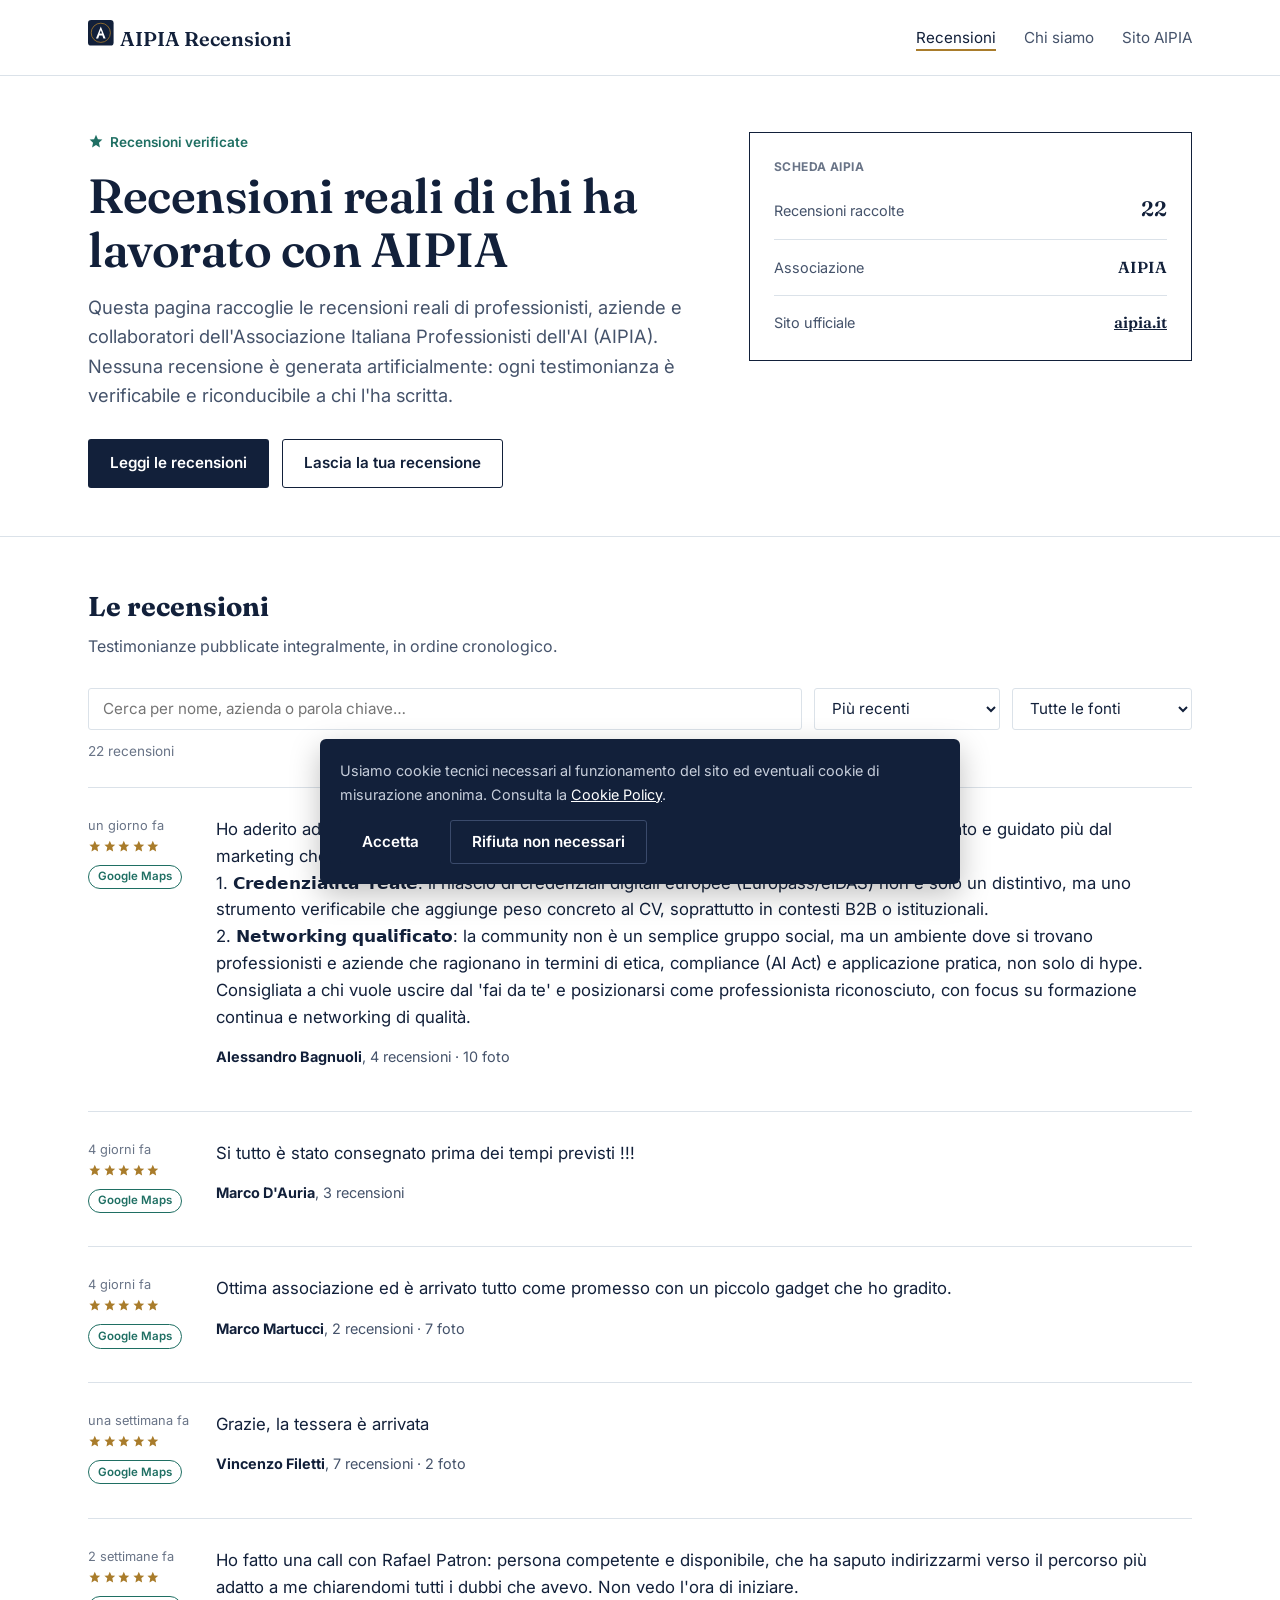
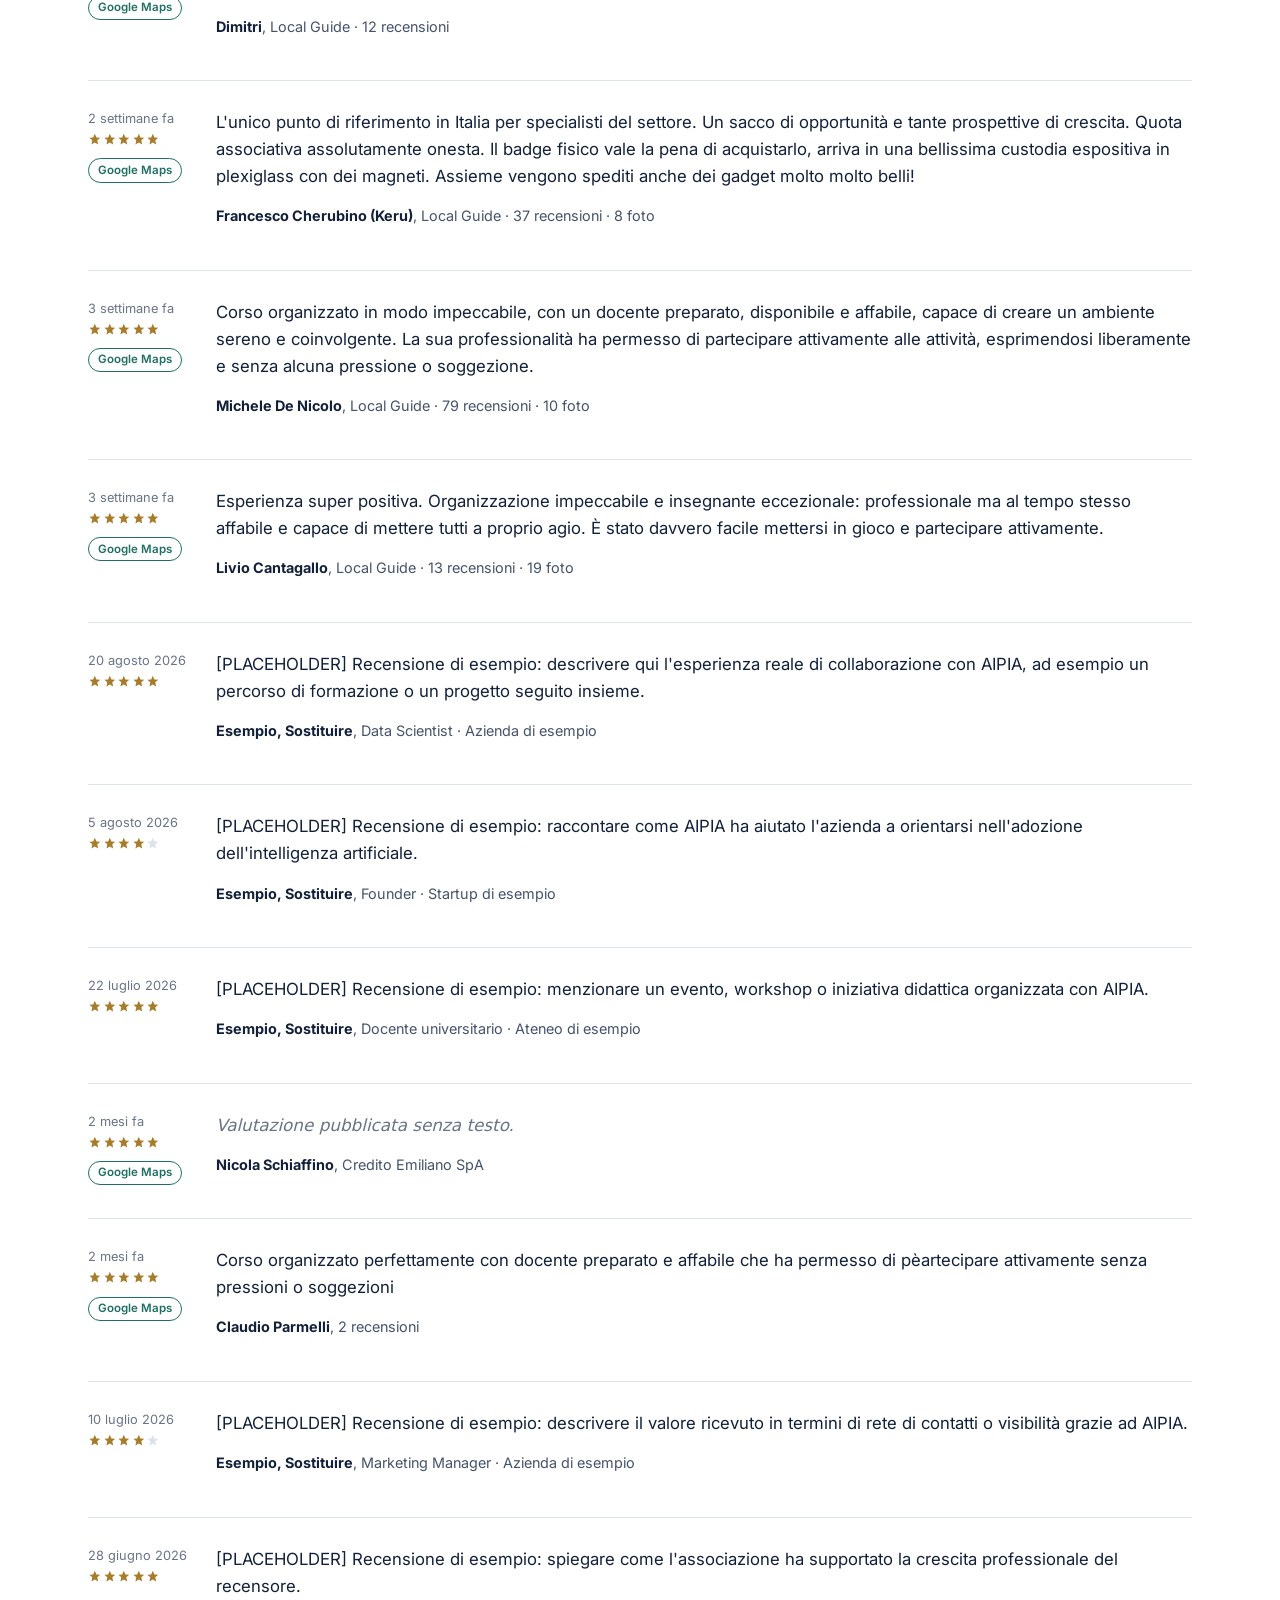
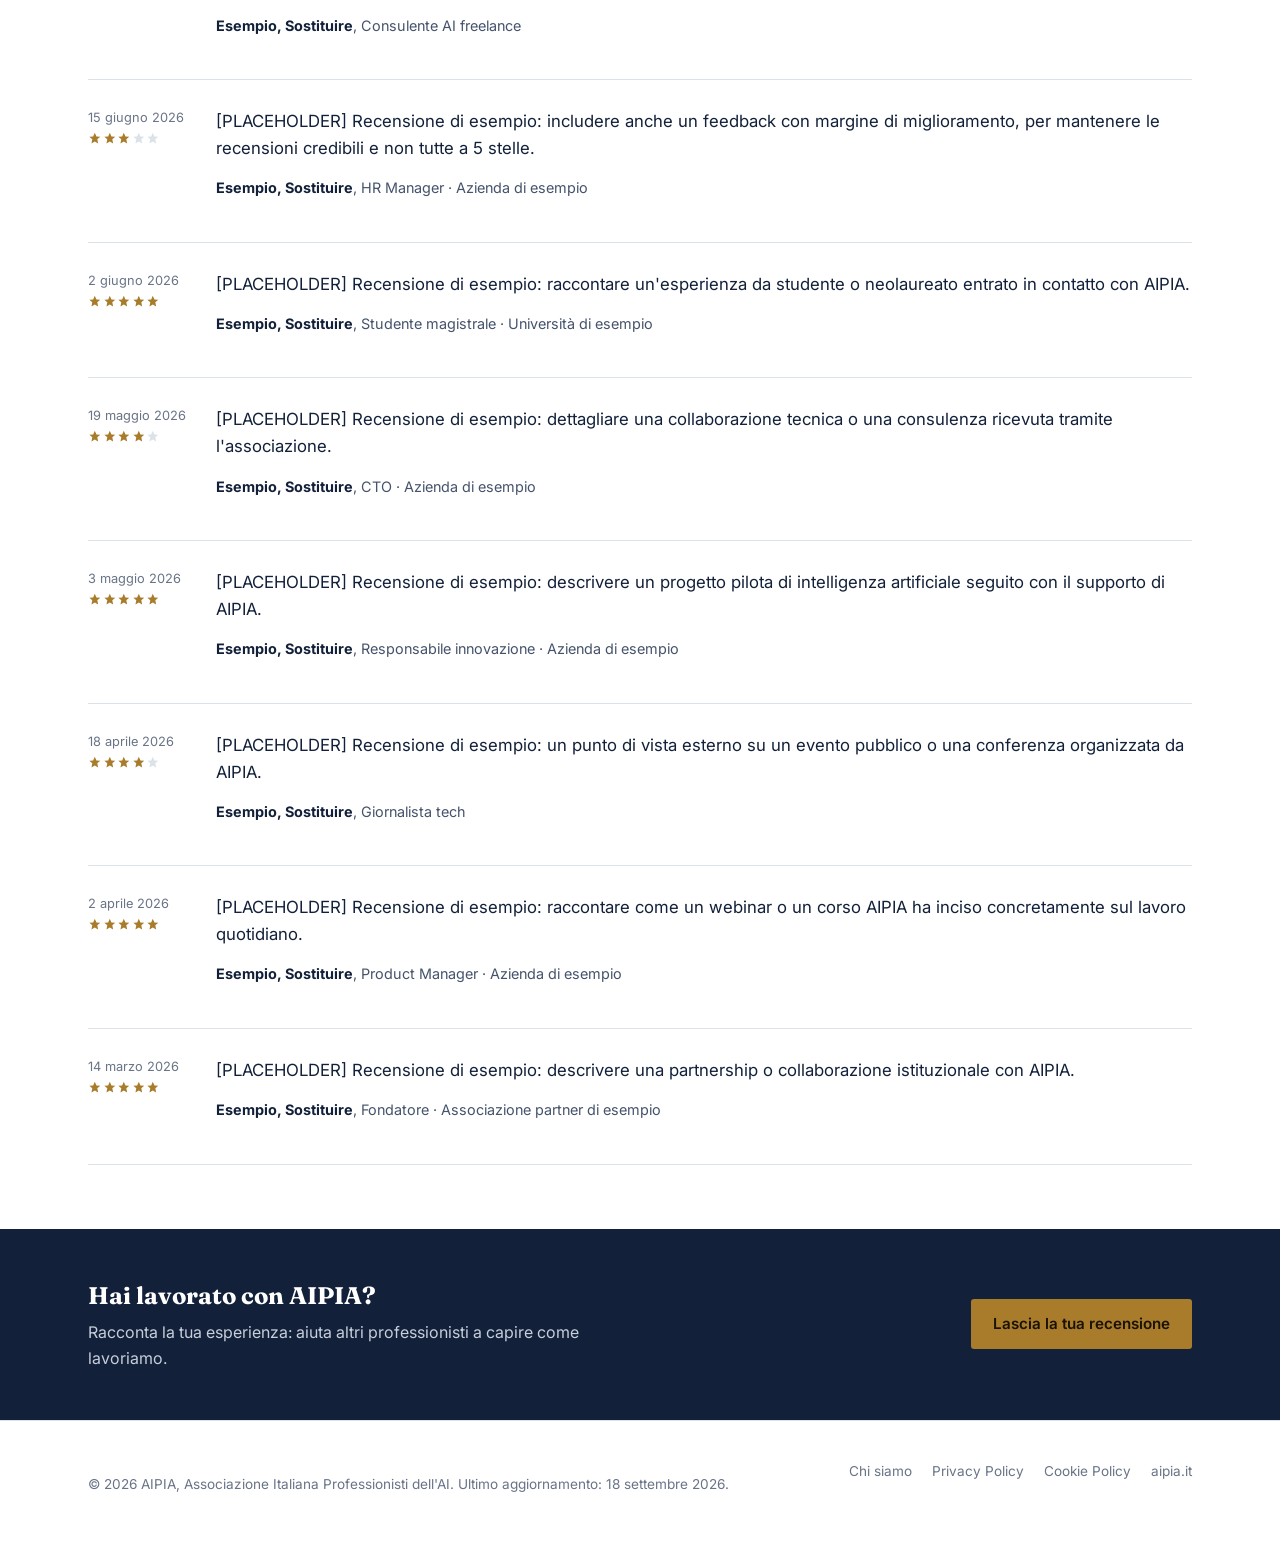
==== commit 8335b7d1: "Add files via upload" ====
--- a/index.html
+++ b/index.html
@@ -156,7 +156,6 @@
 2. 𝗡𝗲𝘁𝘄𝗼𝗿𝗸𝗶𝗻𝗴 𝗾𝘂𝗮𝗹𝗶𝗳𝗶𝗰𝗮𝘁𝗼: la community non è un semplice gruppo social, ma un ambiente dove si trovano professionisti e aziende che ragionano in termini di etica, compliance (AI Act) e applicazione pratica, non solo di hype.
 Consigliata a chi vuole uscire dal &#39;fai da te&#39; e posizionarsi come professionista riconosciuto, con focus su formazione continua e networking di qualità. Google Maps" data-date="2026-09-17" data-rating="5" data-source="google-maps" id="gmaps-008">
           <div class="review-meta">
-            <span class="review-id">gmaps-008</span>
             <time datetime="2026-09-17">un giorno fa</time>
             <div class="review-rating" role="img" aria-label="Valutazione 5 su 5"><svg class="star-on" viewBox="0 0 20 20" fill="currentColor" aria-hidden="true"><path d="M10 1l2.4 5.5L18 7l-4.3 3.8L14.9 17 10 13.8 5.1 17l1.2-6.2L2 7l5.6-.5L10 1z"/></svg><svg class="star-on" viewBox="0 0 20 20" fill="currentColor" aria-hidden="true"><path d="M10 1l2.4 5.5L18 7l-4.3 3.8L14.9 17 10 13.8 5.1 17l1.2-6.2L2 7l5.6-.5L10 1z"/></svg><svg class="star-on" viewBox="0 0 20 20" fill="currentColor" aria-hidden="true"><path d="M10 1l2.4 5.5L18 7l-4.3 3.8L14.9 17 10 13.8 5.1 17l1.2-6.2L2 7l5.6-.5L10 1z"/></svg><svg class="star-on" viewBox="0 0 20 20" fill="currentColor" aria-hidden="true"><path d="M10 1l2.4 5.5L18 7l-4.3 3.8L14.9 17 10 13.8 5.1 17l1.2-6.2L2 7l5.6-.5L10 1z"/></svg><svg class="star-on" viewBox="0 0 20 20" fill="currentColor" aria-hidden="true"><path d="M10 1l2.4 5.5L18 7l-4.3 3.8L14.9 17 10 13.8 5.1 17l1.2-6.2L2 7l5.6-.5L10 1z"/></svg></div>
             <span class="review-source-badge review-source-google-maps">Google Maps</span>
@@ -171,7 +170,6 @@
         </li>
         <li class="review-entry" data-review-item data-search="Marco D&#39;Auria 3 recensioni Si tutto è stato consegnato prima dei tempi previsti !!! Google Maps" data-date="2026-09-14" data-rating="5" data-source="google-maps" id="gmaps-006">
           <div class="review-meta">
-            <span class="review-id">gmaps-006</span>
             <time datetime="2026-09-14">4 giorni fa</time>
             <div class="review-rating" role="img" aria-label="Valutazione 5 su 5"><svg class="star-on" viewBox="0 0 20 20" fill="currentColor" aria-hidden="true"><path d="M10 1l2.4 5.5L18 7l-4.3 3.8L14.9 17 10 13.8 5.1 17l1.2-6.2L2 7l5.6-.5L10 1z"/></svg><svg class="star-on" viewBox="0 0 20 20" fill="currentColor" aria-hidden="true"><path d="M10 1l2.4 5.5L18 7l-4.3 3.8L14.9 17 10 13.8 5.1 17l1.2-6.2L2 7l5.6-.5L10 1z"/></svg><svg class="star-on" viewBox="0 0 20 20" fill="currentColor" aria-hidden="true"><path d="M10 1l2.4 5.5L18 7l-4.3 3.8L14.9 17 10 13.8 5.1 17l1.2-6.2L2 7l5.6-.5L10 1z"/></svg><svg class="star-on" viewBox="0 0 20 20" fill="currentColor" aria-hidden="true"><path d="M10 1l2.4 5.5L18 7l-4.3 3.8L14.9 17 10 13.8 5.1 17l1.2-6.2L2 7l5.6-.5L10 1z"/></svg><svg class="star-on" viewBox="0 0 20 20" fill="currentColor" aria-hidden="true"><path d="M10 1l2.4 5.5L18 7l-4.3 3.8L14.9 17 10 13.8 5.1 17l1.2-6.2L2 7l5.6-.5L10 1z"/></svg></div>
             <span class="review-source-badge review-source-google-maps">Google Maps</span>
@@ -183,7 +181,6 @@
         </li>
         <li class="review-entry" data-review-item data-search="Marco Martucci 2 recensioni · 7 foto Ottima associazione ed è arrivato tutto come promesso con un piccolo gadget che ho gradito. Google Maps" data-date="2026-09-14" data-rating="5" data-source="google-maps" id="gmaps-007">
           <div class="review-meta">
-            <span class="review-id">gmaps-007</span>
             <time datetime="2026-09-14">4 giorni fa</time>
             <div class="review-rating" role="img" aria-label="Valutazione 5 su 5"><svg class="star-on" viewBox="0 0 20 20" fill="currentColor" aria-hidden="true"><path d="M10 1l2.4 5.5L18 7l-4.3 3.8L14.9 17 10 13.8 5.1 17l1.2-6.2L2 7l5.6-.5L10 1z"/></svg><svg class="star-on" viewBox="0 0 20 20" fill="currentColor" aria-hidden="true"><path d="M10 1l2.4 5.5L18 7l-4.3 3.8L14.9 17 10 13.8 5.1 17l1.2-6.2L2 7l5.6-.5L10 1z"/></svg><svg class="star-on" viewBox="0 0 20 20" fill="currentColor" aria-hidden="true"><path d="M10 1l2.4 5.5L18 7l-4.3 3.8L14.9 17 10 13.8 5.1 17l1.2-6.2L2 7l5.6-.5L10 1z"/></svg><svg class="star-on" viewBox="0 0 20 20" fill="currentColor" aria-hidden="true"><path d="M10 1l2.4 5.5L18 7l-4.3 3.8L14.9 17 10 13.8 5.1 17l1.2-6.2L2 7l5.6-.5L10 1z"/></svg><svg class="star-on" viewBox="0 0 20 20" fill="currentColor" aria-hidden="true"><path d="M10 1l2.4 5.5L18 7l-4.3 3.8L14.9 17 10 13.8 5.1 17l1.2-6.2L2 7l5.6-.5L10 1z"/></svg></div>
             <span class="review-source-badge review-source-google-maps">Google Maps</span>
@@ -195,7 +192,6 @@
         </li>
         <li class="review-entry" data-review-item data-search="Vincenzo Filetti 7 recensioni · 2 foto Grazie, la tessera è arrivata Google Maps" data-date="2026-09-11" data-rating="5" data-source="google-maps" id="gmaps-005">
           <div class="review-meta">
-            <span class="review-id">gmaps-005</span>
             <time datetime="2026-09-11">una settimana fa</time>
             <div class="review-rating" role="img" aria-label="Valutazione 5 su 5"><svg class="star-on" viewBox="0 0 20 20" fill="currentColor" aria-hidden="true"><path d="M10 1l2.4 5.5L18 7l-4.3 3.8L14.9 17 10 13.8 5.1 17l1.2-6.2L2 7l5.6-.5L10 1z"/></svg><svg class="star-on" viewBox="0 0 20 20" fill="currentColor" aria-hidden="true"><path d="M10 1l2.4 5.5L18 7l-4.3 3.8L14.9 17 10 13.8 5.1 17l1.2-6.2L2 7l5.6-.5L10 1z"/></svg><svg class="star-on" viewBox="0 0 20 20" fill="currentColor" aria-hidden="true"><path d="M10 1l2.4 5.5L18 7l-4.3 3.8L14.9 17 10 13.8 5.1 17l1.2-6.2L2 7l5.6-.5L10 1z"/></svg><svg class="star-on" viewBox="0 0 20 20" fill="currentColor" aria-hidden="true"><path d="M10 1l2.4 5.5L18 7l-4.3 3.8L14.9 17 10 13.8 5.1 17l1.2-6.2L2 7l5.6-.5L10 1z"/></svg><svg class="star-on" viewBox="0 0 20 20" fill="currentColor" aria-hidden="true"><path d="M10 1l2.4 5.5L18 7l-4.3 3.8L14.9 17 10 13.8 5.1 17l1.2-6.2L2 7l5.6-.5L10 1z"/></svg></div>
             <span class="review-source-badge review-source-google-maps">Google Maps</span>
@@ -207,7 +203,6 @@
         </li>
         <li class="review-entry" data-review-item data-search="Dimitri Local Guide · 12 recensioni Ho fatto una call con Rafael Patron: persona competente e disponibile, che ha saputo indirizzarmi verso il percorso più adatto a me chiarendomi tutti i dubbi che avevo. Non vedo l&#39;ora di iniziare. Google Maps" data-date="2026-09-04" data-rating="5" data-source="google-maps" id="gmaps-004">
           <div class="review-meta">
-            <span class="review-id">gmaps-004</span>
             <time datetime="2026-09-04">2 settimane fa</time>
             <div class="review-rating" role="img" aria-label="Valutazione 5 su 5"><svg class="star-on" viewBox="0 0 20 20" fill="currentColor" aria-hidden="true"><path d="M10 1l2.4 5.5L18 7l-4.3 3.8L14.9 17 10 13.8 5.1 17l1.2-6.2L2 7l5.6-.5L10 1z"/></svg><svg class="star-on" viewBox="0 0 20 20" fill="currentColor" aria-hidden="true"><path d="M10 1l2.4 5.5L18 7l-4.3 3.8L14.9 17 10 13.8 5.1 17l1.2-6.2L2 7l5.6-.5L10 1z"/></svg><svg class="star-on" viewBox="0 0 20 20" fill="currentColor" aria-hidden="true"><path d="M10 1l2.4 5.5L18 7l-4.3 3.8L14.9 17 10 13.8 5.1 17l1.2-6.2L2 7l5.6-.5L10 1z"/></svg><svg class="star-on" viewBox="0 0 20 20" fill="currentColor" aria-hidden="true"><path d="M10 1l2.4 5.5L18 7l-4.3 3.8L14.9 17 10 13.8 5.1 17l1.2-6.2L2 7l5.6-.5L10 1z"/></svg><svg class="star-on" viewBox="0 0 20 20" fill="currentColor" aria-hidden="true"><path d="M10 1l2.4 5.5L18 7l-4.3 3.8L14.9 17 10 13.8 5.1 17l1.2-6.2L2 7l5.6-.5L10 1z"/></svg></div>
             <span class="review-source-badge review-source-google-maps">Google Maps</span>
@@ -219,7 +214,6 @@
         </li>
         <li class="review-entry" data-review-item data-search="Francesco Cherubino (Keru) Local Guide · 37 recensioni · 8 foto L&#39;unico punto di riferimento in Italia per specialisti del settore. Un sacco di opportunità e tante prospettive di crescita. Quota associativa assolutamente onesta. Il badge fisico vale la pena di acquistarlo, arriva in una bellissima custodia espositiva in plexiglass con dei magneti. Assieme vengono spediti anche dei gadget molto molto belli! Google Maps" data-date="2026-09-04" data-rating="5" data-source="google-maps" id="gmaps-009">
           <div class="review-meta">
-            <span class="review-id">gmaps-009</span>
             <time datetime="2026-09-04">2 settimane fa</time>
             <div class="review-rating" role="img" aria-label="Valutazione 5 su 5"><svg class="star-on" viewBox="0 0 20 20" fill="currentColor" aria-hidden="true"><path d="M10 1l2.4 5.5L18 7l-4.3 3.8L14.9 17 10 13.8 5.1 17l1.2-6.2L2 7l5.6-.5L10 1z"/></svg><svg class="star-on" viewBox="0 0 20 20" fill="currentColor" aria-hidden="true"><path d="M10 1l2.4 5.5L18 7l-4.3 3.8L14.9 17 10 13.8 5.1 17l1.2-6.2L2 7l5.6-.5L10 1z"/></svg><svg class="star-on" viewBox="0 0 20 20" fill="currentColor" aria-hidden="true"><path d="M10 1l2.4 5.5L18 7l-4.3 3.8L14.9 17 10 13.8 5.1 17l1.2-6.2L2 7l5.6-.5L10 1z"/></svg><svg class="star-on" viewBox="0 0 20 20" fill="currentColor" aria-hidden="true"><path d="M10 1l2.4 5.5L18 7l-4.3 3.8L14.9 17 10 13.8 5.1 17l1.2-6.2L2 7l5.6-.5L10 1z"/></svg><svg class="star-on" viewBox="0 0 20 20" fill="currentColor" aria-hidden="true"><path d="M10 1l2.4 5.5L18 7l-4.3 3.8L14.9 17 10 13.8 5.1 17l1.2-6.2L2 7l5.6-.5L10 1z"/></svg></div>
             <span class="review-source-badge review-source-google-maps">Google Maps</span>
@@ -231,7 +225,6 @@
         </li>
         <li class="review-entry" data-review-item data-search="Michele De Nicolo Local Guide · 79 recensioni · 10 foto Corso organizzato in modo impeccabile, con un docente preparato, disponibile e affabile, capace di creare un ambiente sereno e coinvolgente. La sua professionalità ha permesso di partecipare attivamente alle attività, esprimendosi liberamente e senza alcuna pressione o soggezione. Google Maps" data-date="2026-08-28" data-rating="5" data-source="google-maps" id="gmaps-002">
           <div class="review-meta">
-            <span class="review-id">gmaps-002</span>
             <time datetime="2026-08-28">3 settimane fa</time>
             <div class="review-rating" role="img" aria-label="Valutazione 5 su 5"><svg class="star-on" viewBox="0 0 20 20" fill="currentColor" aria-hidden="true"><path d="M10 1l2.4 5.5L18 7l-4.3 3.8L14.9 17 10 13.8 5.1 17l1.2-6.2L2 7l5.6-.5L10 1z"/></svg><svg class="star-on" viewBox="0 0 20 20" fill="currentColor" aria-hidden="true"><path d="M10 1l2.4 5.5L18 7l-4.3 3.8L14.9 17 10 13.8 5.1 17l1.2-6.2L2 7l5.6-.5L10 1z"/></svg><svg class="star-on" viewBox="0 0 20 20" fill="currentColor" aria-hidden="true"><path d="M10 1l2.4 5.5L18 7l-4.3 3.8L14.9 17 10 13.8 5.1 17l1.2-6.2L2 7l5.6-.5L10 1z"/></svg><svg class="star-on" viewBox="0 0 20 20" fill="currentColor" aria-hidden="true"><path d="M10 1l2.4 5.5L18 7l-4.3 3.8L14.9 17 10 13.8 5.1 17l1.2-6.2L2 7l5.6-.5L10 1z"/></svg><svg class="star-on" viewBox="0 0 20 20" fill="currentColor" aria-hidden="true"><path d="M10 1l2.4 5.5L18 7l-4.3 3.8L14.9 17 10 13.8 5.1 17l1.2-6.2L2 7l5.6-.5L10 1z"/></svg></div>
             <span class="review-source-badge review-source-google-maps">Google Maps</span>
@@ -243,7 +236,6 @@
         </li>
         <li class="review-entry" data-review-item data-search="Livio Cantagallo Local Guide · 13 recensioni · 19 foto Esperienza super positiva. Organizzazione impeccabile e insegnante eccezionale: professionale ma al tempo stesso affabile e capace di mettere tutti a proprio agio. È stato davvero facile mettersi in gioco e partecipare attivamente. Google Maps" data-date="2026-08-28" data-rating="5" data-source="google-maps" id="gmaps-003">
           <div class="review-meta">
-            <span class="review-id">gmaps-003</span>
             <time datetime="2026-08-28">3 settimane fa</time>
             <div class="review-rating" role="img" aria-label="Valutazione 5 su 5"><svg class="star-on" viewBox="0 0 20 20" fill="currentColor" aria-hidden="true"><path d="M10 1l2.4 5.5L18 7l-4.3 3.8L14.9 17 10 13.8 5.1 17l1.2-6.2L2 7l5.6-.5L10 1z"/></svg><svg class="star-on" viewBox="0 0 20 20" fill="currentColor" aria-hidden="true"><path d="M10 1l2.4 5.5L18 7l-4.3 3.8L14.9 17 10 13.8 5.1 17l1.2-6.2L2 7l5.6-.5L10 1z"/></svg><svg class="star-on" viewBox="0 0 20 20" fill="currentColor" aria-hidden="true"><path d="M10 1l2.4 5.5L18 7l-4.3 3.8L14.9 17 10 13.8 5.1 17l1.2-6.2L2 7l5.6-.5L10 1z"/></svg><svg class="star-on" viewBox="0 0 20 20" fill="currentColor" aria-hidden="true"><path d="M10 1l2.4 5.5L18 7l-4.3 3.8L14.9 17 10 13.8 5.1 17l1.2-6.2L2 7l5.6-.5L10 1z"/></svg><svg class="star-on" viewBox="0 0 20 20" fill="currentColor" aria-hidden="true"><path d="M10 1l2.4 5.5L18 7l-4.3 3.8L14.9 17 10 13.8 5.1 17l1.2-6.2L2 7l5.6-.5L10 1z"/></svg></div>
             <span class="review-source-badge review-source-google-maps">Google Maps</span>
@@ -255,7 +247,6 @@
         </li>
         <li class="review-entry" data-review-item data-search="Esempio, Sostituire Data Scientist · Azienda di esempio [PLACEHOLDER] Recensione di esempio: descrivere qui l&#39;esperienza reale di collaborazione con AIPIA, ad esempio un percorso di formazione o un progetto seguito insieme. Recensione diretta" data-date="2026-08-20" data-rating="5" data-source="diretta" id="rec-001">
           <div class="review-meta">
-            <span class="review-id">rec-001</span>
             <time datetime="2026-08-20">20 agosto 2026</time>
             <div class="review-rating" role="img" aria-label="Valutazione 5 su 5"><svg class="star-on" viewBox="0 0 20 20" fill="currentColor" aria-hidden="true"><path d="M10 1l2.4 5.5L18 7l-4.3 3.8L14.9 17 10 13.8 5.1 17l1.2-6.2L2 7l5.6-.5L10 1z"/></svg><svg class="star-on" viewBox="0 0 20 20" fill="currentColor" aria-hidden="true"><path d="M10 1l2.4 5.5L18 7l-4.3 3.8L14.9 17 10 13.8 5.1 17l1.2-6.2L2 7l5.6-.5L10 1z"/></svg><svg class="star-on" viewBox="0 0 20 20" fill="currentColor" aria-hidden="true"><path d="M10 1l2.4 5.5L18 7l-4.3 3.8L14.9 17 10 13.8 5.1 17l1.2-6.2L2 7l5.6-.5L10 1z"/></svg><svg class="star-on" viewBox="0 0 20 20" fill="currentColor" aria-hidden="true"><path d="M10 1l2.4 5.5L18 7l-4.3 3.8L14.9 17 10 13.8 5.1 17l1.2-6.2L2 7l5.6-.5L10 1z"/></svg><svg class="star-on" viewBox="0 0 20 20" fill="currentColor" aria-hidden="true"><path d="M10 1l2.4 5.5L18 7l-4.3 3.8L14.9 17 10 13.8 5.1 17l1.2-6.2L2 7l5.6-.5L10 1z"/></svg></div>
             
@@ -267,7 +258,6 @@
         </li>
         <li class="review-entry" data-review-item data-search="Esempio, Sostituire Founder · Startup di esempio [PLACEHOLDER] Recensione di esempio: raccontare come AIPIA ha aiutato l&#39;azienda a orientarsi nell&#39;adozione dell&#39;intelligenza artificiale. Recensione diretta" data-date="2026-08-05" data-rating="4" data-source="diretta" id="rec-002">
           <div class="review-meta">
-            <span class="review-id">rec-002</span>
             <time datetime="2026-08-05">5 agosto 2026</time>
             <div class="review-rating" role="img" aria-label="Valutazione 4 su 5"><svg class="star-on" viewBox="0 0 20 20" fill="currentColor" aria-hidden="true"><path d="M10 1l2.4 5.5L18 7l-4.3 3.8L14.9 17 10 13.8 5.1 17l1.2-6.2L2 7l5.6-.5L10 1z"/></svg><svg class="star-on" viewBox="0 0 20 20" fill="currentColor" aria-hidden="true"><path d="M10 1l2.4 5.5L18 7l-4.3 3.8L14.9 17 10 13.8 5.1 17l1.2-6.2L2 7l5.6-.5L10 1z"/></svg><svg class="star-on" viewBox="0 0 20 20" fill="currentColor" aria-hidden="true"><path d="M10 1l2.4 5.5L18 7l-4.3 3.8L14.9 17 10 13.8 5.1 17l1.2-6.2L2 7l5.6-.5L10 1z"/></svg><svg class="star-on" viewBox="0 0 20 20" fill="currentColor" aria-hidden="true"><path d="M10 1l2.4 5.5L18 7l-4.3 3.8L14.9 17 10 13.8 5.1 17l1.2-6.2L2 7l5.6-.5L10 1z"/></svg><svg class="star-off" viewBox="0 0 20 20" fill="currentColor" aria-hidden="true"><path d="M10 1l2.4 5.5L18 7l-4.3 3.8L14.9 17 10 13.8 5.1 17l1.2-6.2L2 7l5.6-.5L10 1z"/></svg></div>
             
@@ -279,7 +269,6 @@
         </li>
         <li class="review-entry" data-review-item data-search="Esempio, Sostituire Docente universitario · Ateneo di esempio [PLACEHOLDER] Recensione di esempio: menzionare un evento, workshop o iniziativa didattica organizzata con AIPIA. Recensione diretta" data-date="2026-07-22" data-rating="5" data-source="diretta" id="rec-003">
           <div class="review-meta">
-            <span class="review-id">rec-003</span>
             <time datetime="2026-07-22">22 luglio 2026</time>
             <div class="review-rating" role="img" aria-label="Valutazione 5 su 5"><svg class="star-on" viewBox="0 0 20 20" fill="currentColor" aria-hidden="true"><path d="M10 1l2.4 5.5L18 7l-4.3 3.8L14.9 17 10 13.8 5.1 17l1.2-6.2L2 7l5.6-.5L10 1z"/></svg><svg class="star-on" viewBox="0 0 20 20" fill="currentColor" aria-hidden="true"><path d="M10 1l2.4 5.5L18 7l-4.3 3.8L14.9 17 10 13.8 5.1 17l1.2-6.2L2 7l5.6-.5L10 1z"/></svg><svg class="star-on" viewBox="0 0 20 20" fill="currentColor" aria-hidden="true"><path d="M10 1l2.4 5.5L18 7l-4.3 3.8L14.9 17 10 13.8 5.1 17l1.2-6.2L2 7l5.6-.5L10 1z"/></svg><svg class="star-on" viewBox="0 0 20 20" fill="currentColor" aria-hidden="true"><path d="M10 1l2.4 5.5L18 7l-4.3 3.8L14.9 17 10 13.8 5.1 17l1.2-6.2L2 7l5.6-.5L10 1z"/></svg><svg class="star-on" viewBox="0 0 20 20" fill="currentColor" aria-hidden="true"><path d="M10 1l2.4 5.5L18 7l-4.3 3.8L14.9 17 10 13.8 5.1 17l1.2-6.2L2 7l5.6-.5L10 1z"/></svg></div>
             
@@ -291,7 +280,6 @@
         </li>
         <li class="review-entry" data-review-item data-search="Nicola Schiaffino Credito Emiliano SpA  Google Maps" data-date="2026-07-18" data-rating="5" data-source="google-maps" id="gmaps-001">
           <div class="review-meta">
-            <span class="review-id">gmaps-001</span>
             <time datetime="2026-07-18">2 mesi fa</time>
             <div class="review-rating" role="img" aria-label="Valutazione 5 su 5"><svg class="star-on" viewBox="0 0 20 20" fill="currentColor" aria-hidden="true"><path d="M10 1l2.4 5.5L18 7l-4.3 3.8L14.9 17 10 13.8 5.1 17l1.2-6.2L2 7l5.6-.5L10 1z"/></svg><svg class="star-on" viewBox="0 0 20 20" fill="currentColor" aria-hidden="true"><path d="M10 1l2.4 5.5L18 7l-4.3 3.8L14.9 17 10 13.8 5.1 17l1.2-6.2L2 7l5.6-.5L10 1z"/></svg><svg class="star-on" viewBox="0 0 20 20" fill="currentColor" aria-hidden="true"><path d="M10 1l2.4 5.5L18 7l-4.3 3.8L14.9 17 10 13.8 5.1 17l1.2-6.2L2 7l5.6-.5L10 1z"/></svg><svg class="star-on" viewBox="0 0 20 20" fill="currentColor" aria-hidden="true"><path d="M10 1l2.4 5.5L18 7l-4.3 3.8L14.9 17 10 13.8 5.1 17l1.2-6.2L2 7l5.6-.5L10 1z"/></svg><svg class="star-on" viewBox="0 0 20 20" fill="currentColor" aria-hidden="true"><path d="M10 1l2.4 5.5L18 7l-4.3 3.8L14.9 17 10 13.8 5.1 17l1.2-6.2L2 7l5.6-.5L10 1z"/></svg></div>
             <span class="review-source-badge review-source-google-maps">Google Maps</span>
@@ -303,7 +291,6 @@
         </li>
         <li class="review-entry" data-review-item data-search="Claudio Parmelli 2 recensioni Corso organizzato perfettamente con docente preparato e affabile che ha permesso di pèartecipare attivamente senza pressioni o soggezioni Google Maps" data-date="2026-07-18" data-rating="5" data-source="google-maps" id="gmaps-010">
           <div class="review-meta">
-            <span class="review-id">gmaps-010</span>
             <time datetime="2026-07-18">2 mesi fa</time>
             <div class="review-rating" role="img" aria-label="Valutazione 5 su 5"><svg class="star-on" viewBox="0 0 20 20" fill="currentColor" aria-hidden="true"><path d="M10 1l2.4 5.5L18 7l-4.3 3.8L14.9 17 10 13.8 5.1 17l1.2-6.2L2 7l5.6-.5L10 1z"/></svg><svg class="star-on" viewBox="0 0 20 20" fill="currentColor" aria-hidden="true"><path d="M10 1l2.4 5.5L18 7l-4.3 3.8L14.9 17 10 13.8 5.1 17l1.2-6.2L2 7l5.6-.5L10 1z"/></svg><svg class="star-on" viewBox="0 0 20 20" fill="currentColor" aria-hidden="true"><path d="M10 1l2.4 5.5L18 7l-4.3 3.8L14.9 17 10 13.8 5.1 17l1.2-6.2L2 7l5.6-.5L10 1z"/></svg><svg class="star-on" viewBox="0 0 20 20" fill="currentColor" aria-hidden="true"><path d="M10 1l2.4 5.5L18 7l-4.3 3.8L14.9 17 10 13.8 5.1 17l1.2-6.2L2 7l5.6-.5L10 1z"/></svg><svg class="star-on" viewBox="0 0 20 20" fill="currentColor" aria-hidden="true"><path d="M10 1l2.4 5.5L18 7l-4.3 3.8L14.9 17 10 13.8 5.1 17l1.2-6.2L2 7l5.6-.5L10 1z"/></svg></div>
             <span class="review-source-badge review-source-google-maps">Google Maps</span>
@@ -315,7 +302,6 @@
         </li>
         <li class="review-entry" data-review-item data-search="Esempio, Sostituire Marketing Manager · Azienda di esempio [PLACEHOLDER] Recensione di esempio: descrivere il valore ricevuto in termini di rete di contatti o visibilità grazie ad AIPIA. Recensione diretta" data-date="2026-07-10" data-rating="4" data-source="diretta" id="rec-004">
           <div class="review-meta">
-            <span class="review-id">rec-004</span>
             <time datetime="2026-07-10">10 luglio 2026</time>
             <div class="review-rating" role="img" aria-label="Valutazione 4 su 5"><svg class="star-on" viewBox="0 0 20 20" fill="currentColor" aria-hidden="true"><path d="M10 1l2.4 5.5L18 7l-4.3 3.8L14.9 17 10 13.8 5.1 17l1.2-6.2L2 7l5.6-.5L10 1z"/></svg><svg class="star-on" viewBox="0 0 20 20" fill="currentColor" aria-hidden="true"><path d="M10 1l2.4 5.5L18 7l-4.3 3.8L14.9 17 10 13.8 5.1 17l1.2-6.2L2 7l5.6-.5L10 1z"/></svg><svg class="star-on" viewBox="0 0 20 20" fill="currentColor" aria-hidden="true"><path d="M10 1l2.4 5.5L18 7l-4.3 3.8L14.9 17 10 13.8 5.1 17l1.2-6.2L2 7l5.6-.5L10 1z"/></svg><svg class="star-on" viewBox="0 0 20 20" fill="currentColor" aria-hidden="true"><path d="M10 1l2.4 5.5L18 7l-4.3 3.8L14.9 17 10 13.8 5.1 17l1.2-6.2L2 7l5.6-.5L10 1z"/></svg><svg class="star-off" viewBox="0 0 20 20" fill="currentColor" aria-hidden="true"><path d="M10 1l2.4 5.5L18 7l-4.3 3.8L14.9 17 10 13.8 5.1 17l1.2-6.2L2 7l5.6-.5L10 1z"/></svg></div>
             
@@ -327,7 +313,6 @@
         </li>
         <li class="review-entry" data-review-item data-search="Esempio, Sostituire Consulente AI freelance [PLACEHOLDER] Recensione di esempio: spiegare come l&#39;associazione ha supportato la crescita professionale del recensore. Recensione diretta" data-date="2026-06-28" data-rating="5" data-source="diretta" id="rec-005">
           <div class="review-meta">
-            <span class="review-id">rec-005</span>
             <time datetime="2026-06-28">28 giugno 2026</time>
             <div class="review-rating" role="img" aria-label="Valutazione 5 su 5"><svg class="star-on" viewBox="0 0 20 20" fill="currentColor" aria-hidden="true"><path d="M10 1l2.4 5.5L18 7l-4.3 3.8L14.9 17 10 13.8 5.1 17l1.2-6.2L2 7l5.6-.5L10 1z"/></svg><svg class="star-on" viewBox="0 0 20 20" fill="currentColor" aria-hidden="true"><path d="M10 1l2.4 5.5L18 7l-4.3 3.8L14.9 17 10 13.8 5.1 17l1.2-6.2L2 7l5.6-.5L10 1z"/></svg><svg class="star-on" viewBox="0 0 20 20" fill="currentColor" aria-hidden="true"><path d="M10 1l2.4 5.5L18 7l-4.3 3.8L14.9 17 10 13.8 5.1 17l1.2-6.2L2 7l5.6-.5L10 1z"/></svg><svg class="star-on" viewBox="0 0 20 20" fill="currentColor" aria-hidden="true"><path d="M10 1l2.4 5.5L18 7l-4.3 3.8L14.9 17 10 13.8 5.1 17l1.2-6.2L2 7l5.6-.5L10 1z"/></svg><svg class="star-on" viewBox="0 0 20 20" fill="currentColor" aria-hidden="true"><path d="M10 1l2.4 5.5L18 7l-4.3 3.8L14.9 17 10 13.8 5.1 17l1.2-6.2L2 7l5.6-.5L10 1z"/></svg></div>
             
@@ -339,7 +324,6 @@
         </li>
         <li class="review-entry" data-review-item data-search="Esempio, Sostituire HR Manager · Azienda di esempio [PLACEHOLDER] Recensione di esempio: includere anche un feedback con margine di miglioramento, per mantenere le recensioni credibili e non tutte a 5 stelle. Recensione diretta" data-date="2026-06-15" data-rating="3" data-source="diretta" id="rec-006">
           <div class="review-meta">
-            <span class="review-id">rec-006</span>
             <time datetime="2026-06-15">15 giugno 2026</time>
             <div class="review-rating" role="img" aria-label="Valutazione 3 su 5"><svg class="star-on" viewBox="0 0 20 20" fill="currentColor" aria-hidden="true"><path d="M10 1l2.4 5.5L18 7l-4.3 3.8L14.9 17 10 13.8 5.1 17l1.2-6.2L2 7l5.6-.5L10 1z"/></svg><svg class="star-on" viewBox="0 0 20 20" fill="currentColor" aria-hidden="true"><path d="M10 1l2.4 5.5L18 7l-4.3 3.8L14.9 17 10 13.8 5.1 17l1.2-6.2L2 7l5.6-.5L10 1z"/></svg><svg class="star-on" viewBox="0 0 20 20" fill="currentColor" aria-hidden="true"><path d="M10 1l2.4 5.5L18 7l-4.3 3.8L14.9 17 10 13.8 5.1 17l1.2-6.2L2 7l5.6-.5L10 1z"/></svg><svg class="star-off" viewBox="0 0 20 20" fill="currentColor" aria-hidden="true"><path d="M10 1l2.4 5.5L18 7l-4.3 3.8L14.9 17 10 13.8 5.1 17l1.2-6.2L2 7l5.6-.5L10 1z"/></svg><svg class="star-off" viewBox="0 0 20 20" fill="currentColor" aria-hidden="true"><path d="M10 1l2.4 5.5L18 7l-4.3 3.8L14.9 17 10 13.8 5.1 17l1.2-6.2L2 7l5.6-.5L10 1z"/></svg></div>
             
@@ -351,7 +335,6 @@
         </li>
         <li class="review-entry" data-review-item data-search="Esempio, Sostituire Studente magistrale · Università di esempio [PLACEHOLDER] Recensione di esempio: raccontare un&#39;esperienza da studente o neolaureato entrato in contatto con AIPIA. Recensione diretta" data-date="2026-06-02" data-rating="5" data-source="diretta" id="rec-007">
           <div class="review-meta">
-            <span class="review-id">rec-007</span>
             <time datetime="2026-06-02">2 giugno 2026</time>
             <div class="review-rating" role="img" aria-label="Valutazione 5 su 5"><svg class="star-on" viewBox="0 0 20 20" fill="currentColor" aria-hidden="true"><path d="M10 1l2.4 5.5L18 7l-4.3 3.8L14.9 17 10 13.8 5.1 17l1.2-6.2L2 7l5.6-.5L10 1z"/></svg><svg class="star-on" viewBox="0 0 20 20" fill="currentColor" aria-hidden="true"><path d="M10 1l2.4 5.5L18 7l-4.3 3.8L14.9 17 10 13.8 5.1 17l1.2-6.2L2 7l5.6-.5L10 1z"/></svg><svg class="star-on" viewBox="0 0 20 20" fill="currentColor" aria-hidden="true"><path d="M10 1l2.4 5.5L18 7l-4.3 3.8L14.9 17 10 13.8 5.1 17l1.2-6.2L2 7l5.6-.5L10 1z"/></svg><svg class="star-on" viewBox="0 0 20 20" fill="currentColor" aria-hidden="true"><path d="M10 1l2.4 5.5L18 7l-4.3 3.8L14.9 17 10 13.8 5.1 17l1.2-6.2L2 7l5.6-.5L10 1z"/></svg><svg class="star-on" viewBox="0 0 20 20" fill="currentColor" aria-hidden="true"><path d="M10 1l2.4 5.5L18 7l-4.3 3.8L14.9 17 10 13.8 5.1 17l1.2-6.2L2 7l5.6-.5L10 1z"/></svg></div>
             
@@ -363,7 +346,6 @@
         </li>
         <li class="review-entry" data-review-item data-search="Esempio, Sostituire CTO · Azienda di esempio [PLACEHOLDER] Recensione di esempio: dettagliare una collaborazione tecnica o una consulenza ricevuta tramite l&#39;associazione. Recensione diretta" data-date="2026-05-19" data-rating="4" data-source="diretta" id="rec-008">
           <div class="review-meta">
-            <span class="review-id">rec-008</span>
             <time datetime="2026-05-19">19 maggio 2026</time>
             <div class="review-rating" role="img" aria-label="Valutazione 4 su 5"><svg class="star-on" viewBox="0 0 20 20" fill="currentColor" aria-hidden="true"><path d="M10 1l2.4 5.5L18 7l-4.3 3.8L14.9 17 10 13.8 5.1 17l1.2-6.2L2 7l5.6-.5L10 1z"/></svg><svg class="star-on" viewBox="0 0 20 20" fill="currentColor" aria-hidden="true"><path d="M10 1l2.4 5.5L18 7l-4.3 3.8L14.9 17 10 13.8 5.1 17l1.2-6.2L2 7l5.6-.5L10 1z"/></svg><svg class="star-on" viewBox="0 0 20 20" fill="currentColor" aria-hidden="true"><path d="M10 1l2.4 5.5L18 7l-4.3 3.8L14.9 17 10 13.8 5.1 17l1.2-6.2L2 7l5.6-.5L10 1z"/></svg><svg class="star-on" viewBox="0 0 20 20" fill="currentColor" aria-hidden="true"><path d="M10 1l2.4 5.5L18 7l-4.3 3.8L14.9 17 10 13.8 5.1 17l1.2-6.2L2 7l5.6-.5L10 1z"/></svg><svg class="star-off" viewBox="0 0 20 20" fill="currentColor" aria-hidden="true"><path d="M10 1l2.4 5.5L18 7l-4.3 3.8L14.9 17 10 13.8 5.1 17l1.2-6.2L2 7l5.6-.5L10 1z"/></svg></div>
             
@@ -375,7 +357,6 @@
         </li>
         <li class="review-entry" data-review-item data-search="Esempio, Sostituire Responsabile innovazione · Azienda di esempio [PLACEHOLDER] Recensione di esempio: descrivere un progetto pilota di intelligenza artificiale seguito con il supporto di AIPIA. Recensione diretta" data-date="2026-05-03" data-rating="5" data-source="diretta" id="rec-009">
           <div class="review-meta">
-            <span class="review-id">rec-009</span>
             <time datetime="2026-05-03">3 maggio 2026</time>
             <div class="review-rating" role="img" aria-label="Valutazione 5 su 5"><svg class="star-on" viewBox="0 0 20 20" fill="currentColor" aria-hidden="true"><path d="M10 1l2.4 5.5L18 7l-4.3 3.8L14.9 17 10 13.8 5.1 17l1.2-6.2L2 7l5.6-.5L10 1z"/></svg><svg class="star-on" viewBox="0 0 20 20" fill="currentColor" aria-hidden="true"><path d="M10 1l2.4 5.5L18 7l-4.3 3.8L14.9 17 10 13.8 5.1 17l1.2-6.2L2 7l5.6-.5L10 1z"/></svg><svg class="star-on" viewBox="0 0 20 20" fill="currentColor" aria-hidden="true"><path d="M10 1l2.4 5.5L18 7l-4.3 3.8L14.9 17 10 13.8 5.1 17l1.2-6.2L2 7l5.6-.5L10 1z"/></svg><svg class="star-on" viewBox="0 0 20 20" fill="currentColor" aria-hidden="true"><path d="M10 1l2.4 5.5L18 7l-4.3 3.8L14.9 17 10 13.8 5.1 17l1.2-6.2L2 7l5.6-.5L10 1z"/></svg><svg class="star-on" viewBox="0 0 20 20" fill="currentColor" aria-hidden="true"><path d="M10 1l2.4 5.5L18 7l-4.3 3.8L14.9 17 10 13.8 5.1 17l1.2-6.2L2 7l5.6-.5L10 1z"/></svg></div>
             
@@ -387,7 +368,6 @@
         </li>
         <li class="review-entry" data-review-item data-search="Esempio, Sostituire Giornalista tech [PLACEHOLDER] Recensione di esempio: un punto di vista esterno su un evento pubblico o una conferenza organizzata da AIPIA. Recensione diretta" data-date="2026-04-18" data-rating="4" data-source="diretta" id="rec-010">
           <div class="review-meta">
-            <span class="review-id">rec-010</span>
             <time datetime="2026-04-18">18 aprile 2026</time>
             <div class="review-rating" role="img" aria-label="Valutazione 4 su 5"><svg class="star-on" viewBox="0 0 20 20" fill="currentColor" aria-hidden="true"><path d="M10 1l2.4 5.5L18 7l-4.3 3.8L14.9 17 10 13.8 5.1 17l1.2-6.2L2 7l5.6-.5L10 1z"/></svg><svg class="star-on" viewBox="0 0 20 20" fill="currentColor" aria-hidden="true"><path d="M10 1l2.4 5.5L18 7l-4.3 3.8L14.9 17 10 13.8 5.1 17l1.2-6.2L2 7l5.6-.5L10 1z"/></svg><svg class="star-on" viewBox="0 0 20 20" fill="currentColor" aria-hidden="true"><path d="M10 1l2.4 5.5L18 7l-4.3 3.8L14.9 17 10 13.8 5.1 17l1.2-6.2L2 7l5.6-.5L10 1z"/></svg><svg class="star-on" viewBox="0 0 20 20" fill="currentColor" aria-hidden="true"><path d="M10 1l2.4 5.5L18 7l-4.3 3.8L14.9 17 10 13.8 5.1 17l1.2-6.2L2 7l5.6-.5L10 1z"/></svg><svg class="star-off" viewBox="0 0 20 20" fill="currentColor" aria-hidden="true"><path d="M10 1l2.4 5.5L18 7l-4.3 3.8L14.9 17 10 13.8 5.1 17l1.2-6.2L2 7l5.6-.5L10 1z"/></svg></div>
             
@@ -399,7 +379,6 @@
         </li>
         <li class="review-entry" data-review-item data-search="Esempio, Sostituire Product Manager · Azienda di esempio [PLACEHOLDER] Recensione di esempio: raccontare come un webinar o un corso AIPIA ha inciso concretamente sul lavoro quotidiano. Recensione diretta" data-date="2026-04-02" data-rating="5" data-source="diretta" id="rec-011">
           <div class="review-meta">
-            <span class="review-id">rec-011</span>
             <time datetime="2026-04-02">2 aprile 2026</time>
             <div class="review-rating" role="img" aria-label="Valutazione 5 su 5"><svg class="star-on" viewBox="0 0 20 20" fill="currentColor" aria-hidden="true"><path d="M10 1l2.4 5.5L18 7l-4.3 3.8L14.9 17 10 13.8 5.1 17l1.2-6.2L2 7l5.6-.5L10 1z"/></svg><svg class="star-on" viewBox="0 0 20 20" fill="currentColor" aria-hidden="true"><path d="M10 1l2.4 5.5L18 7l-4.3 3.8L14.9 17 10 13.8 5.1 17l1.2-6.2L2 7l5.6-.5L10 1z"/></svg><svg class="star-on" viewBox="0 0 20 20" fill="currentColor" aria-hidden="true"><path d="M10 1l2.4 5.5L18 7l-4.3 3.8L14.9 17 10 13.8 5.1 17l1.2-6.2L2 7l5.6-.5L10 1z"/></svg><svg class="star-on" viewBox="0 0 20 20" fill="currentColor" aria-hidden="true"><path d="M10 1l2.4 5.5L18 7l-4.3 3.8L14.9 17 10 13.8 5.1 17l1.2-6.2L2 7l5.6-.5L10 1z"/></svg><svg class="star-on" viewBox="0 0 20 20" fill="currentColor" aria-hidden="true"><path d="M10 1l2.4 5.5L18 7l-4.3 3.8L14.9 17 10 13.8 5.1 17l1.2-6.2L2 7l5.6-.5L10 1z"/></svg></div>
             
@@ -411,7 +390,6 @@
         </li>
         <li class="review-entry" data-review-item data-search="Esempio, Sostituire Fondatore · Associazione partner di esempio [PLACEHOLDER] Recensione di esempio: descrivere una partnership o collaborazione istituzionale con AIPIA. Recensione diretta" data-date="2026-03-14" data-rating="5" data-source="diretta" id="rec-012">
           <div class="review-meta">
-            <span class="review-id">rec-012</span>
             <time datetime="2026-03-14">14 marzo 2026</time>
             <div class="review-rating" role="img" aria-label="Valutazione 5 su 5"><svg class="star-on" viewBox="0 0 20 20" fill="currentColor" aria-hidden="true"><path d="M10 1l2.4 5.5L18 7l-4.3 3.8L14.9 17 10 13.8 5.1 17l1.2-6.2L2 7l5.6-.5L10 1z"/></svg><svg class="star-on" viewBox="0 0 20 20" fill="currentColor" aria-hidden="true"><path d="M10 1l2.4 5.5L18 7l-4.3 3.8L14.9 17 10 13.8 5.1 17l1.2-6.2L2 7l5.6-.5L10 1z"/></svg><svg class="star-on" viewBox="0 0 20 20" fill="currentColor" aria-hidden="true"><path d="M10 1l2.4 5.5L18 7l-4.3 3.8L14.9 17 10 13.8 5.1 17l1.2-6.2L2 7l5.6-.5L10 1z"/></svg><svg class="star-on" viewBox="0 0 20 20" fill="currentColor" aria-hidden="true"><path d="M10 1l2.4 5.5L18 7l-4.3 3.8L14.9 17 10 13.8 5.1 17l1.2-6.2L2 7l5.6-.5L10 1z"/></svg><svg class="star-on" viewBox="0 0 20 20" fill="currentColor" aria-hidden="true"><path d="M10 1l2.4 5.5L18 7l-4.3 3.8L14.9 17 10 13.8 5.1 17l1.2-6.2L2 7l5.6-.5L10 1z"/></svg></div>
             
--- a/style.css
+++ b/style.css
@@ -325,13 +325,6 @@
   font-size: 0.8rem;
   line-height: 1.5;
 }
-.review-meta .review-id {
-  display: block;
-  font-family: var(--font-display);
-  font-size: 0.95rem;
-  color: var(--color-ink);
-  margin-bottom: 0.15rem;
-}
 .review-rating {
   display: inline-flex;
   gap: 1px;
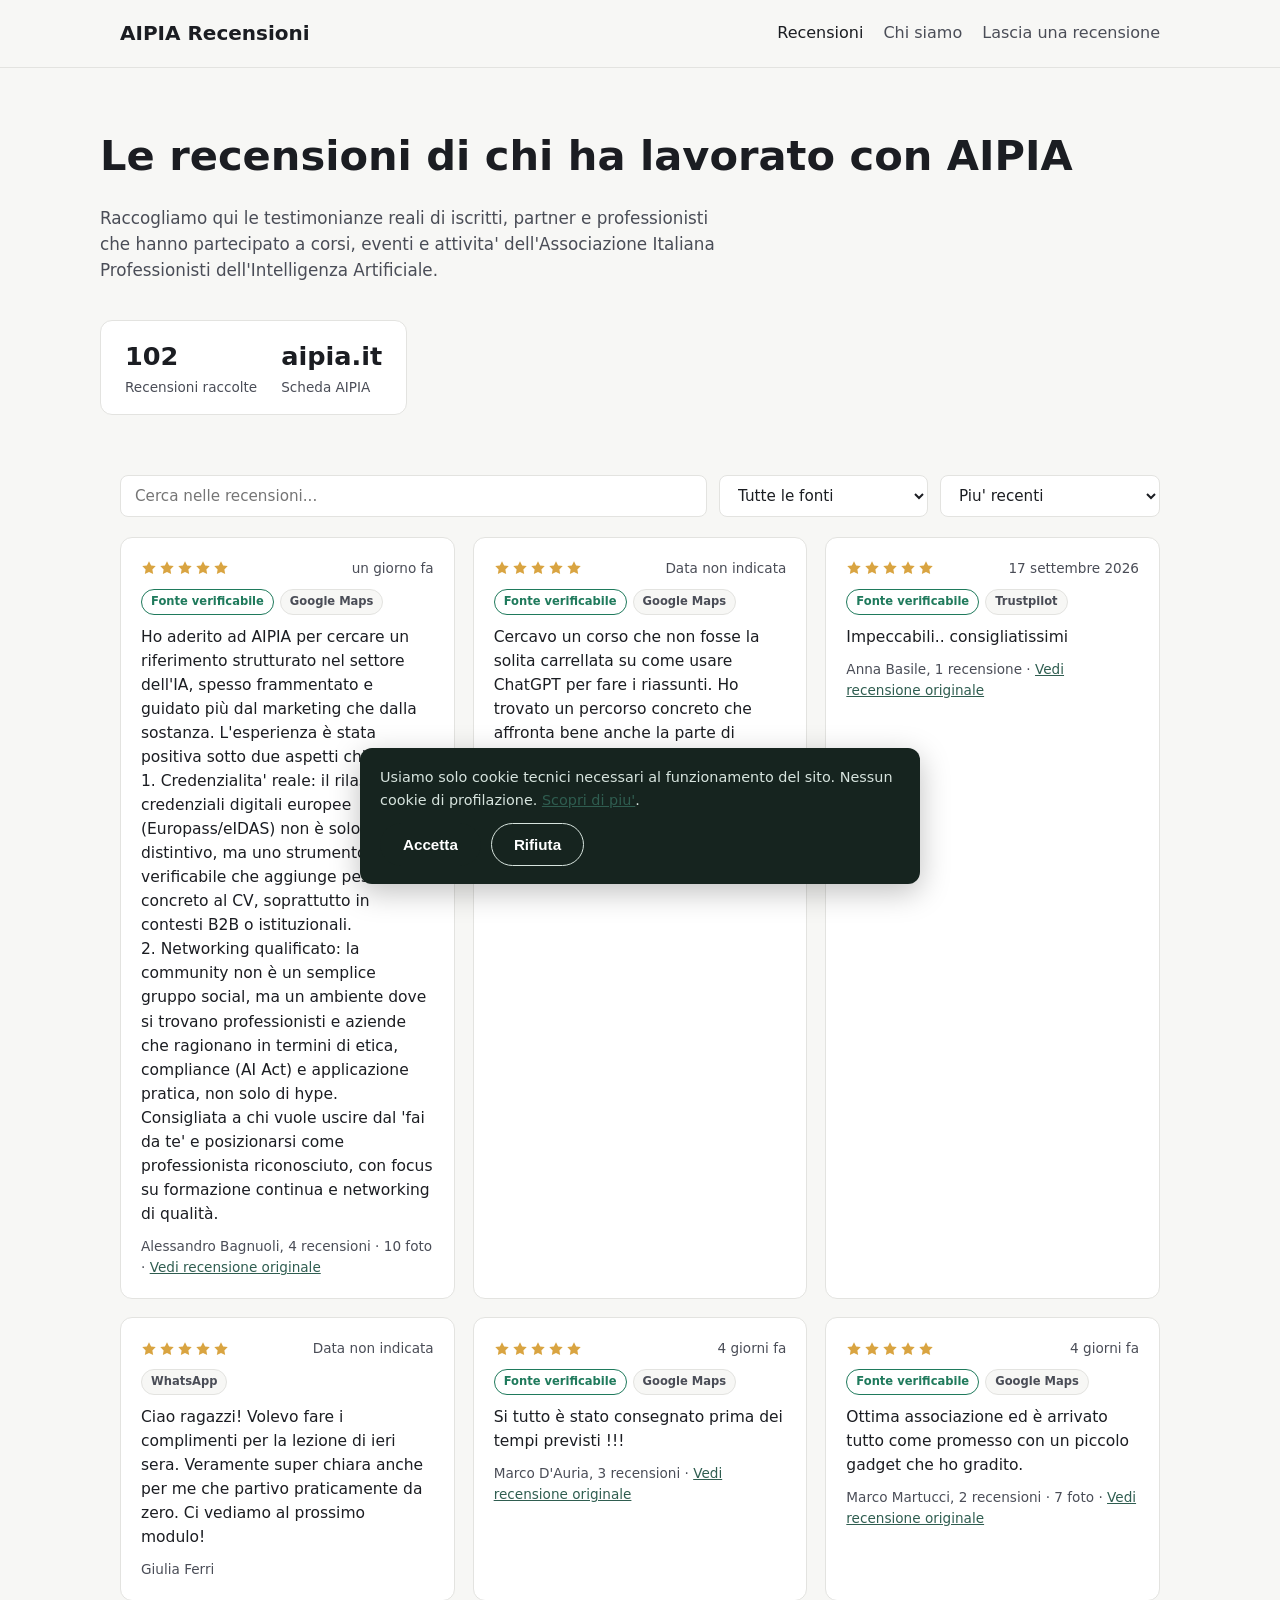
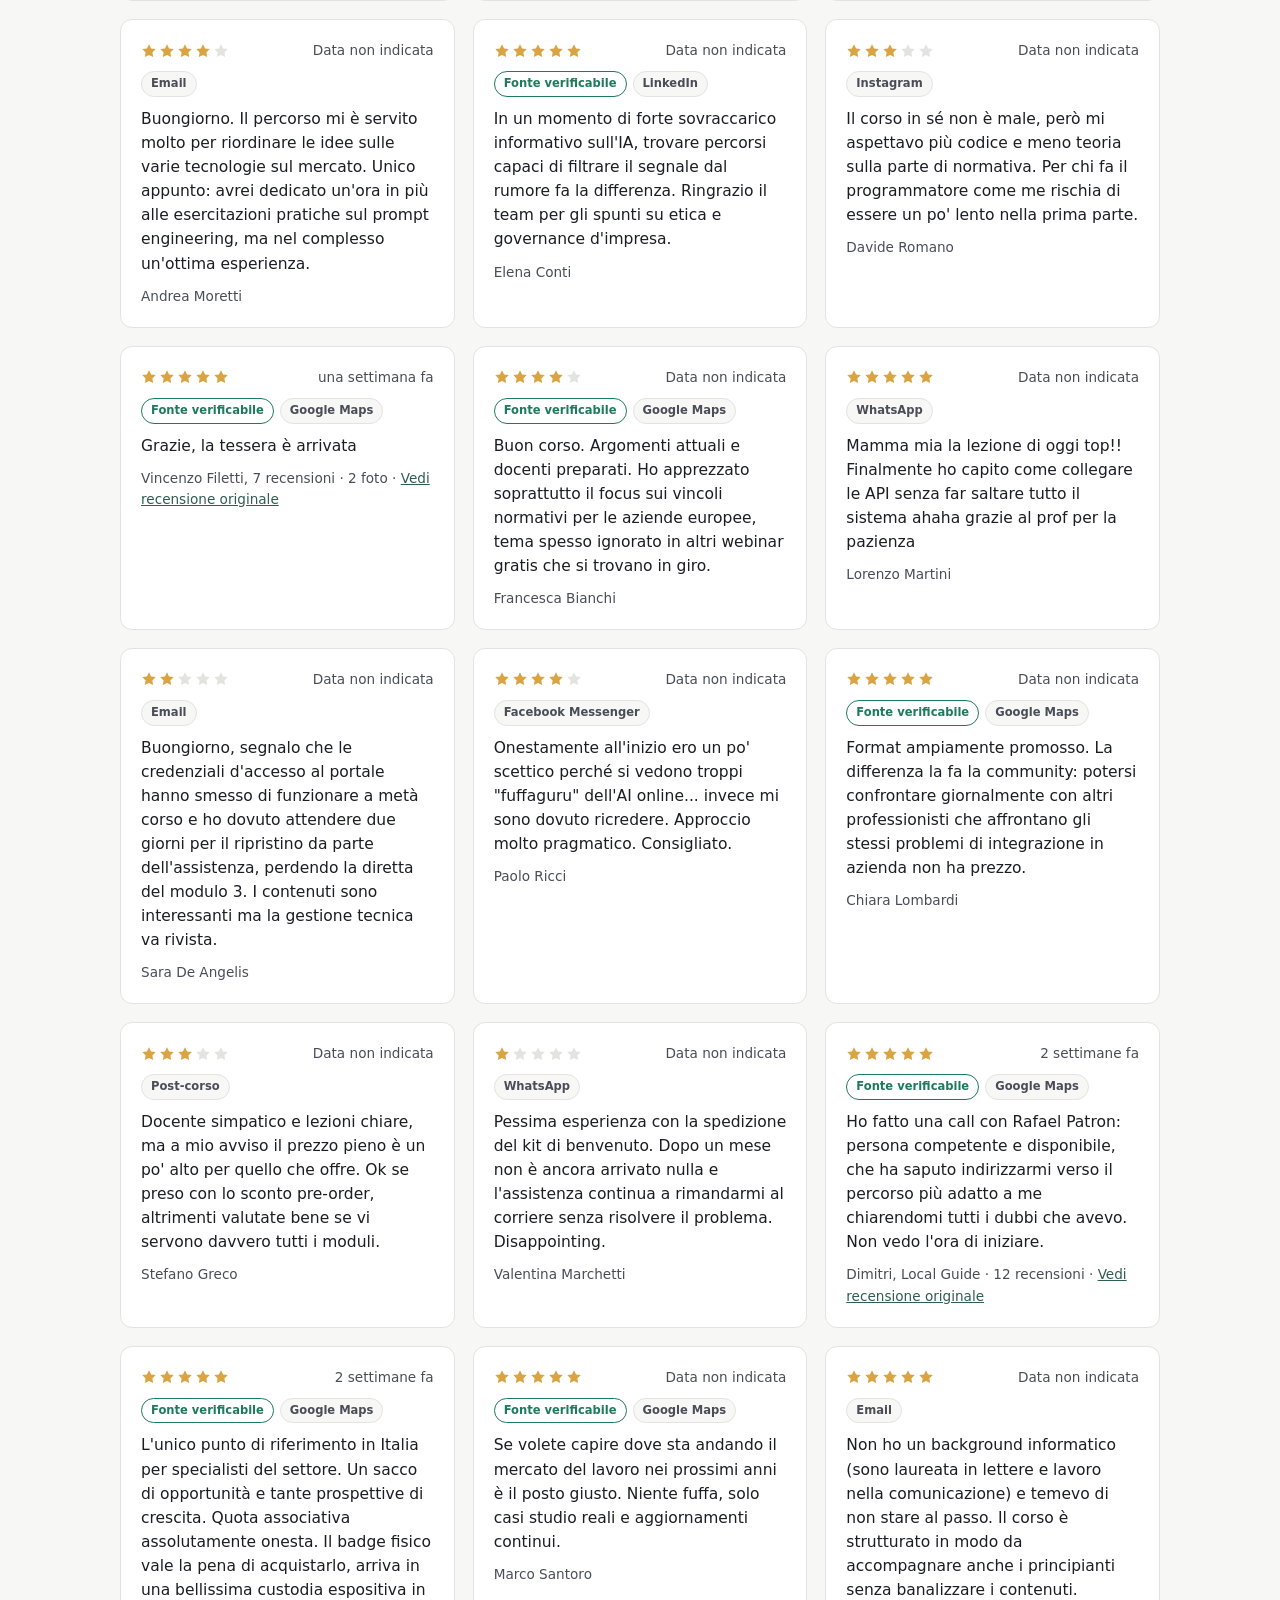
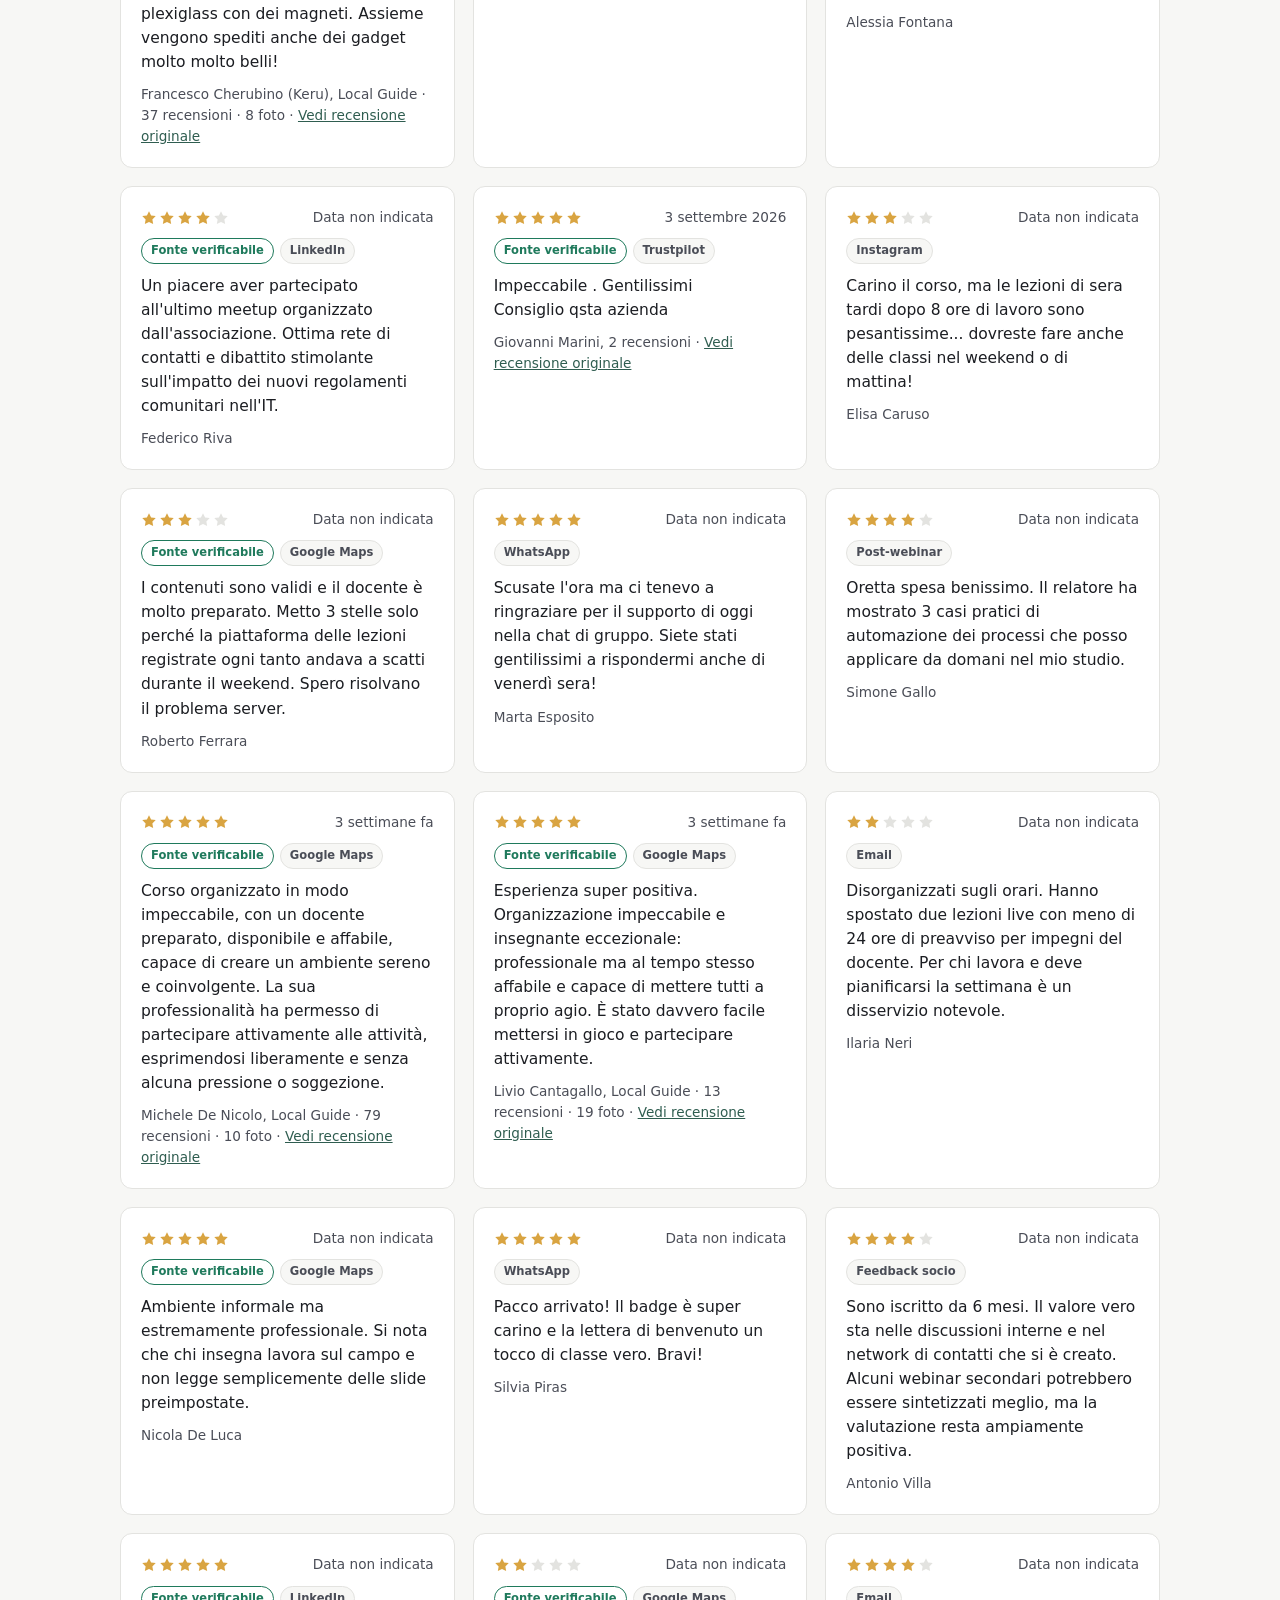
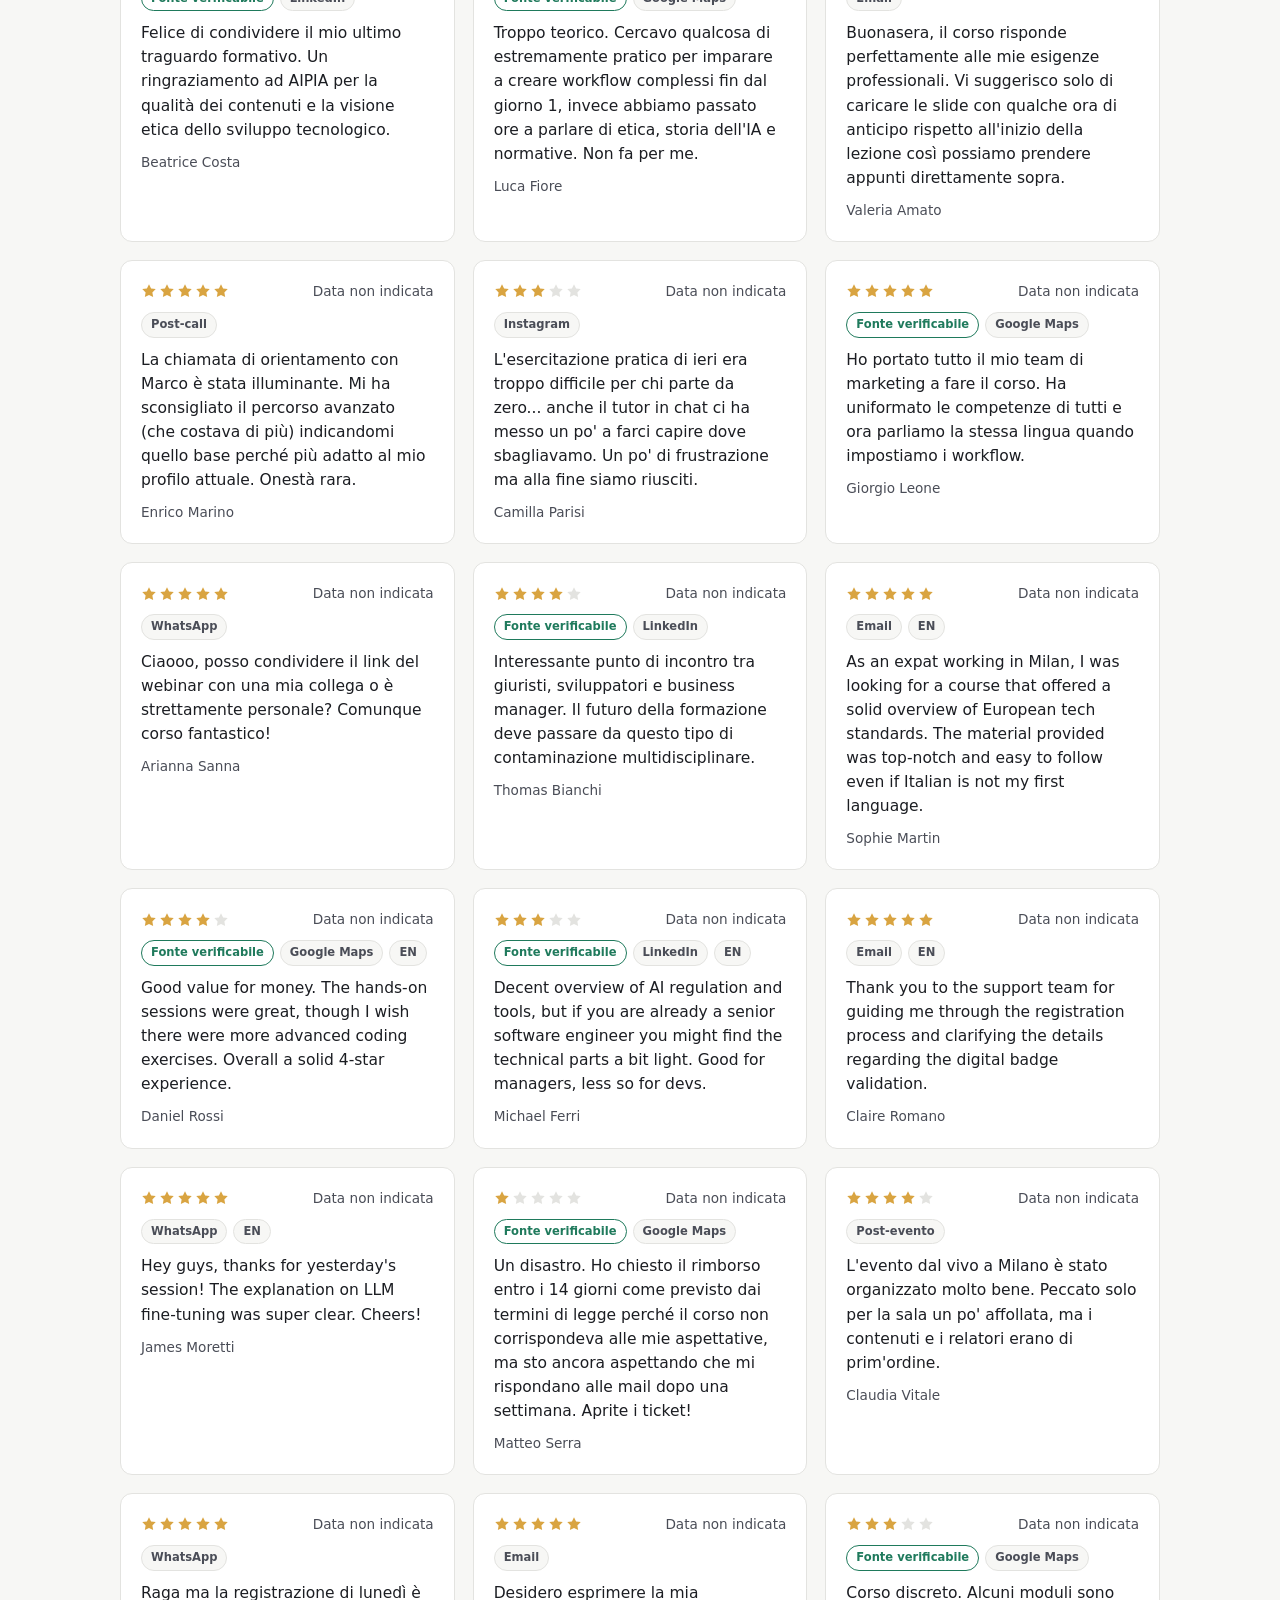
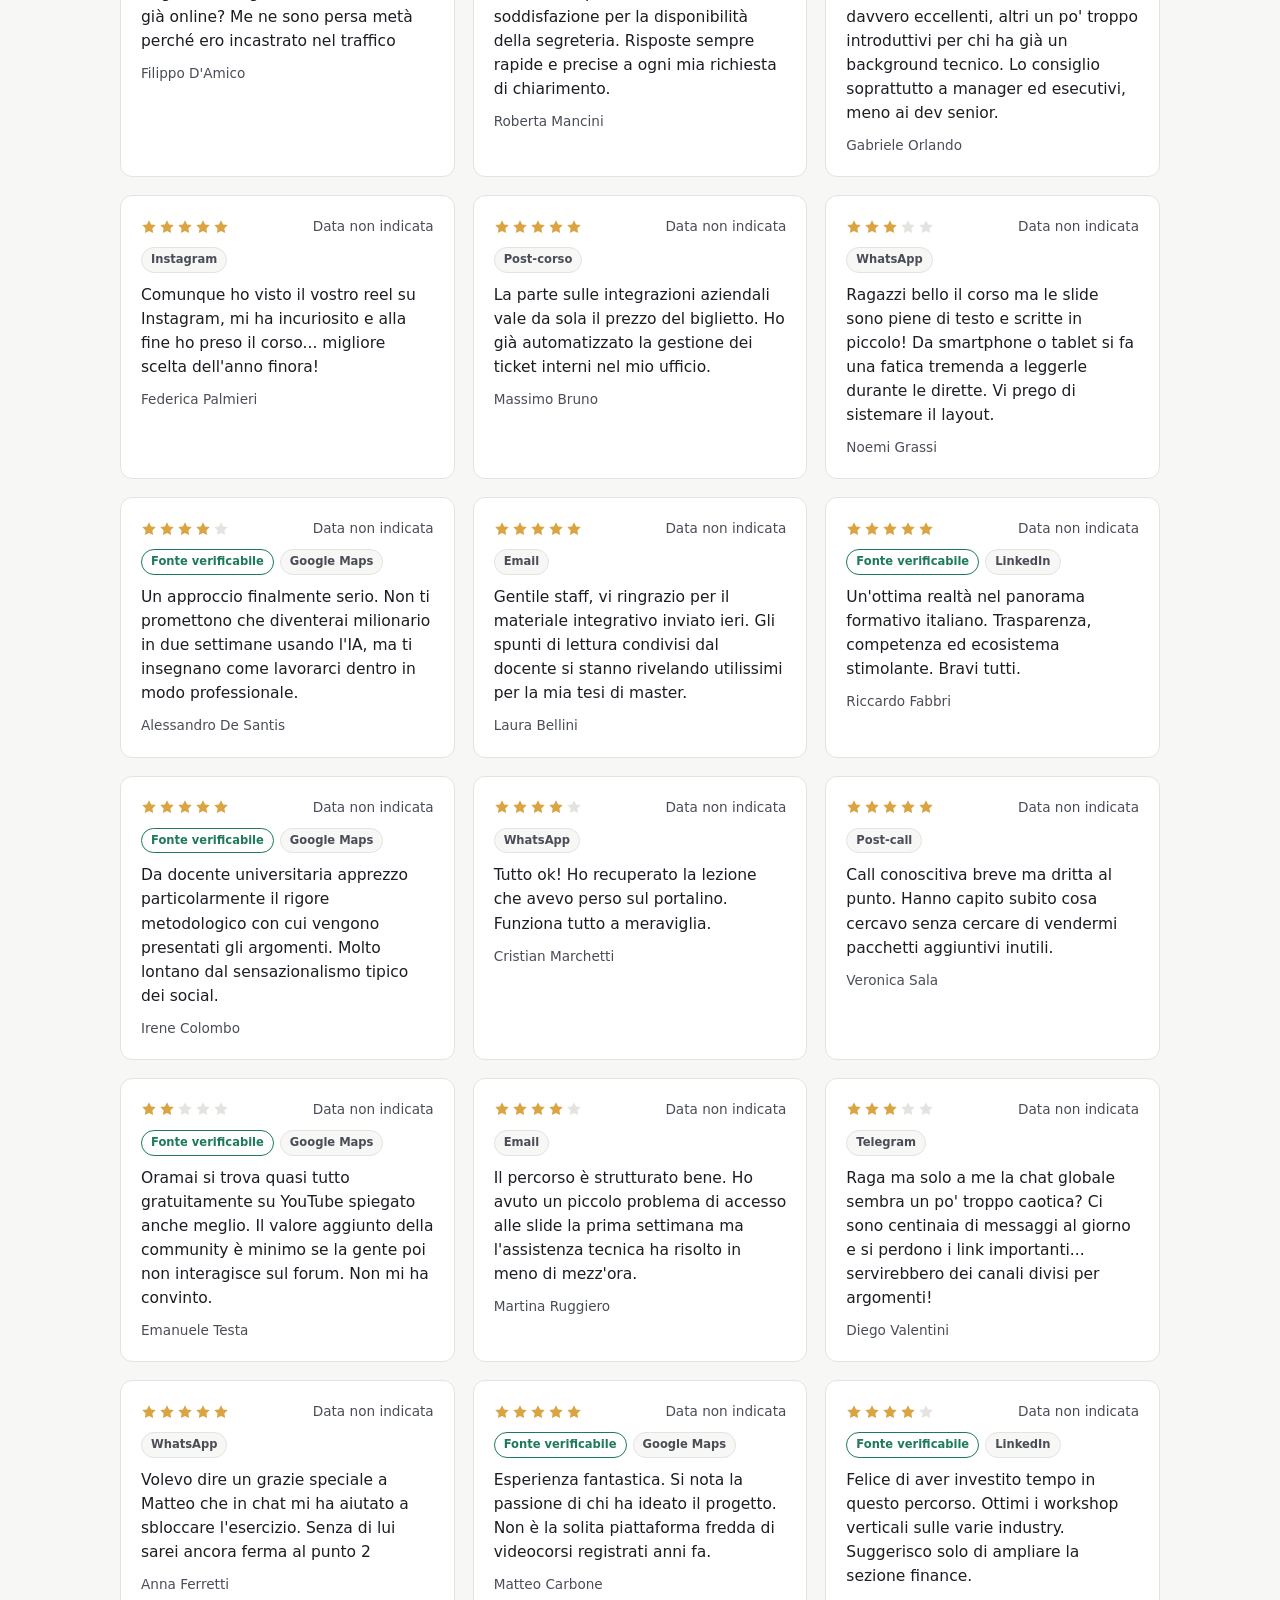
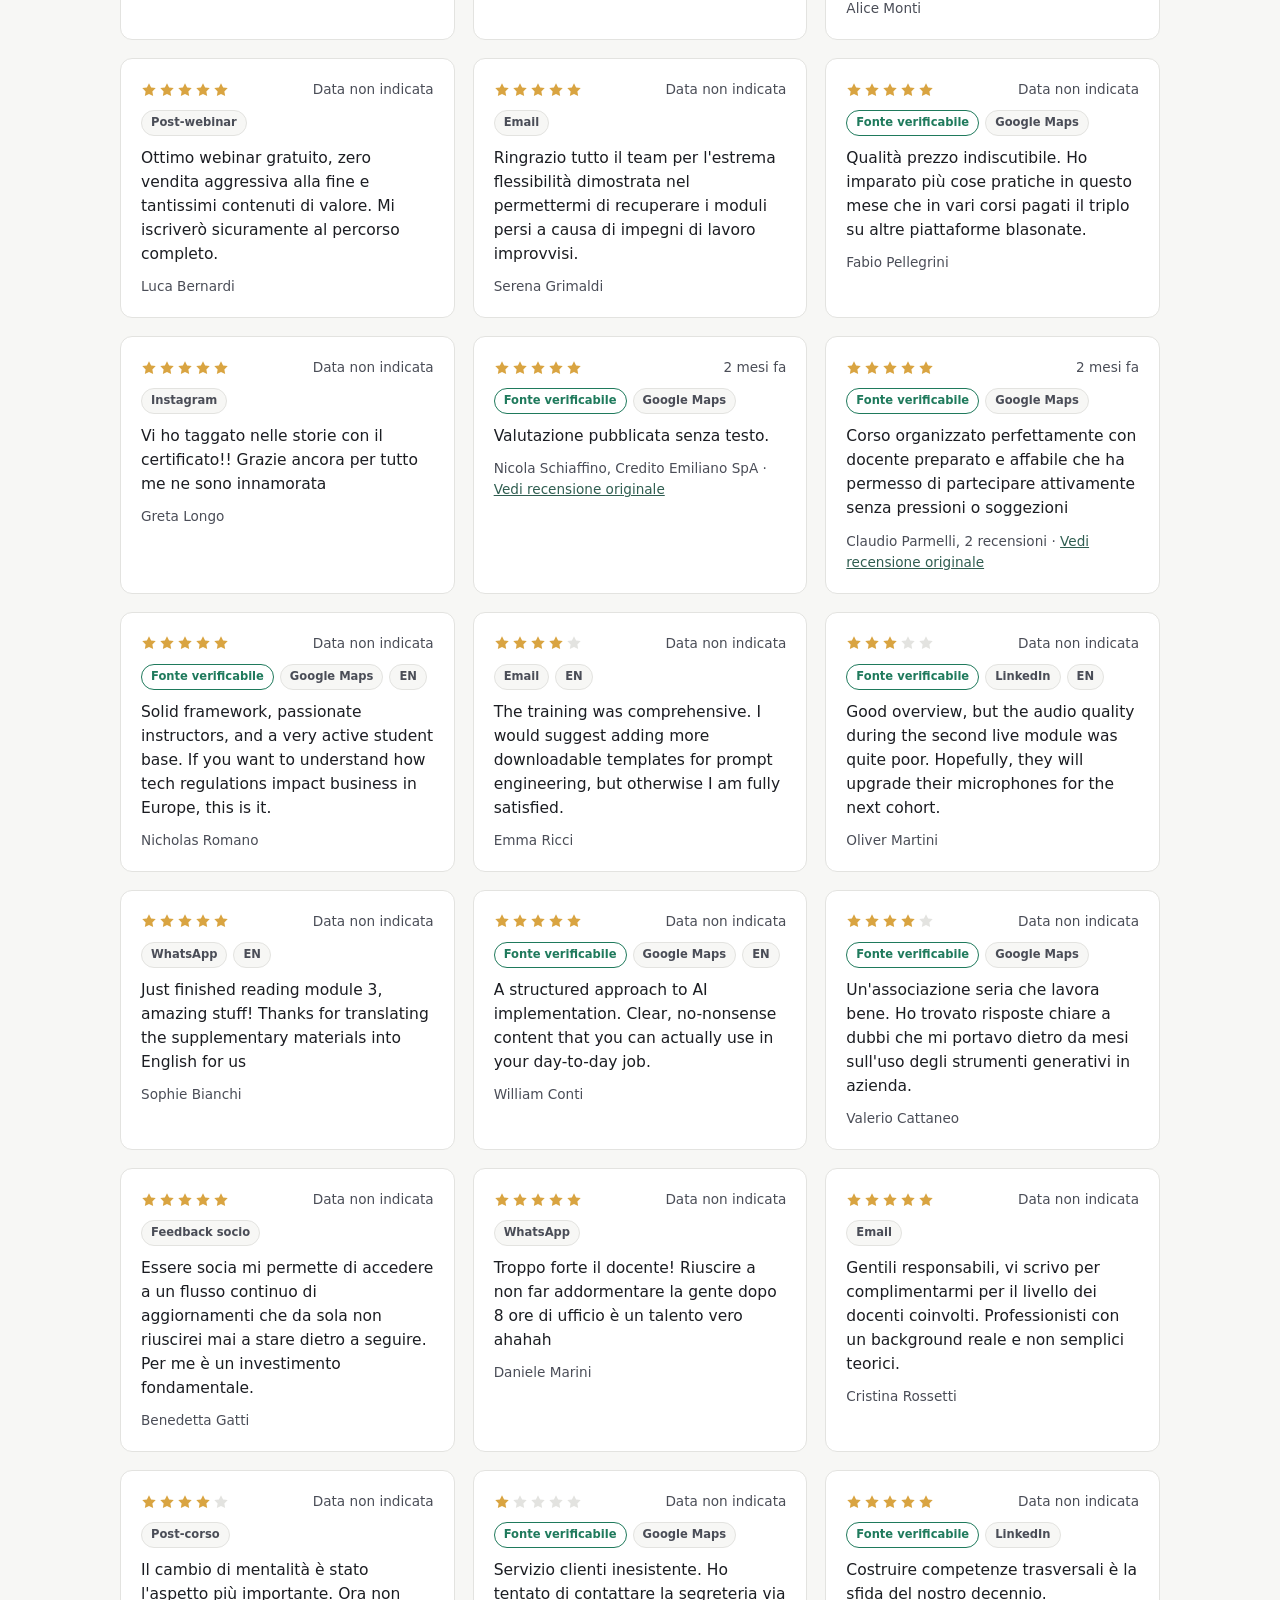
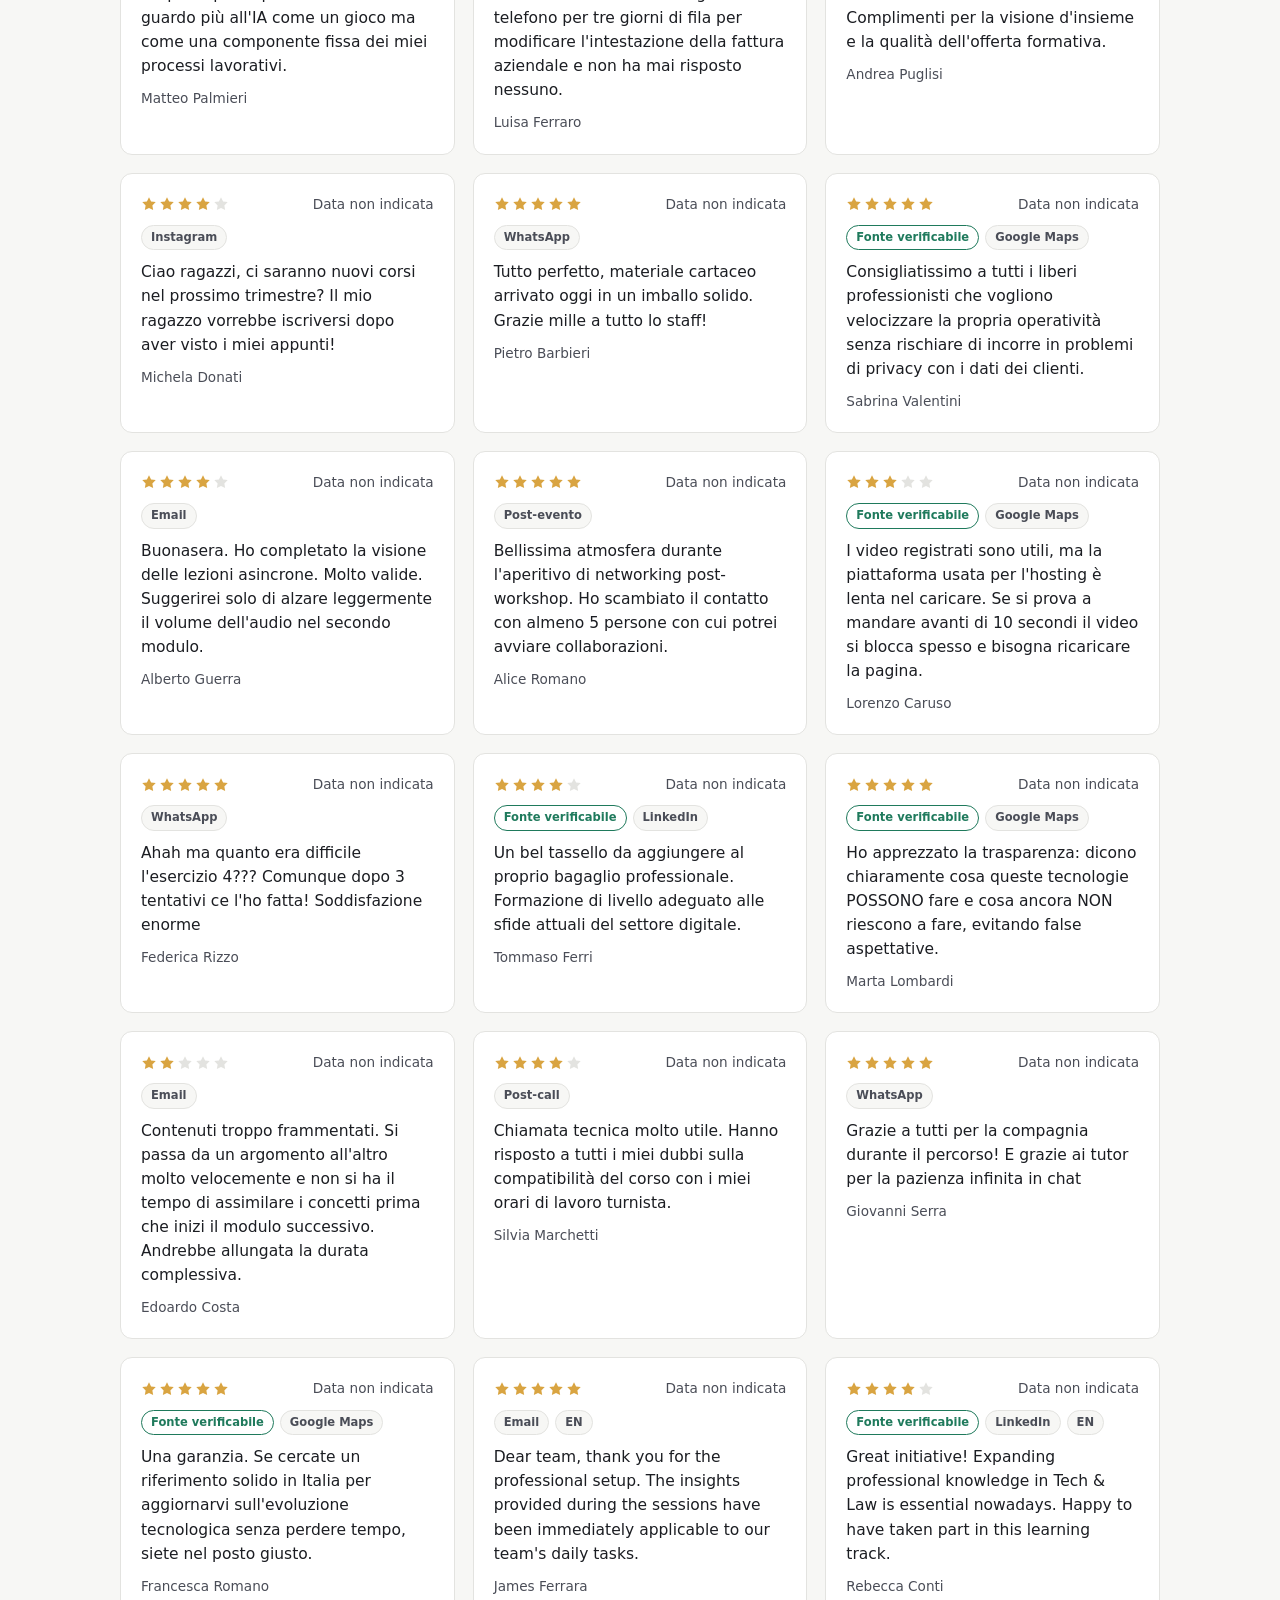
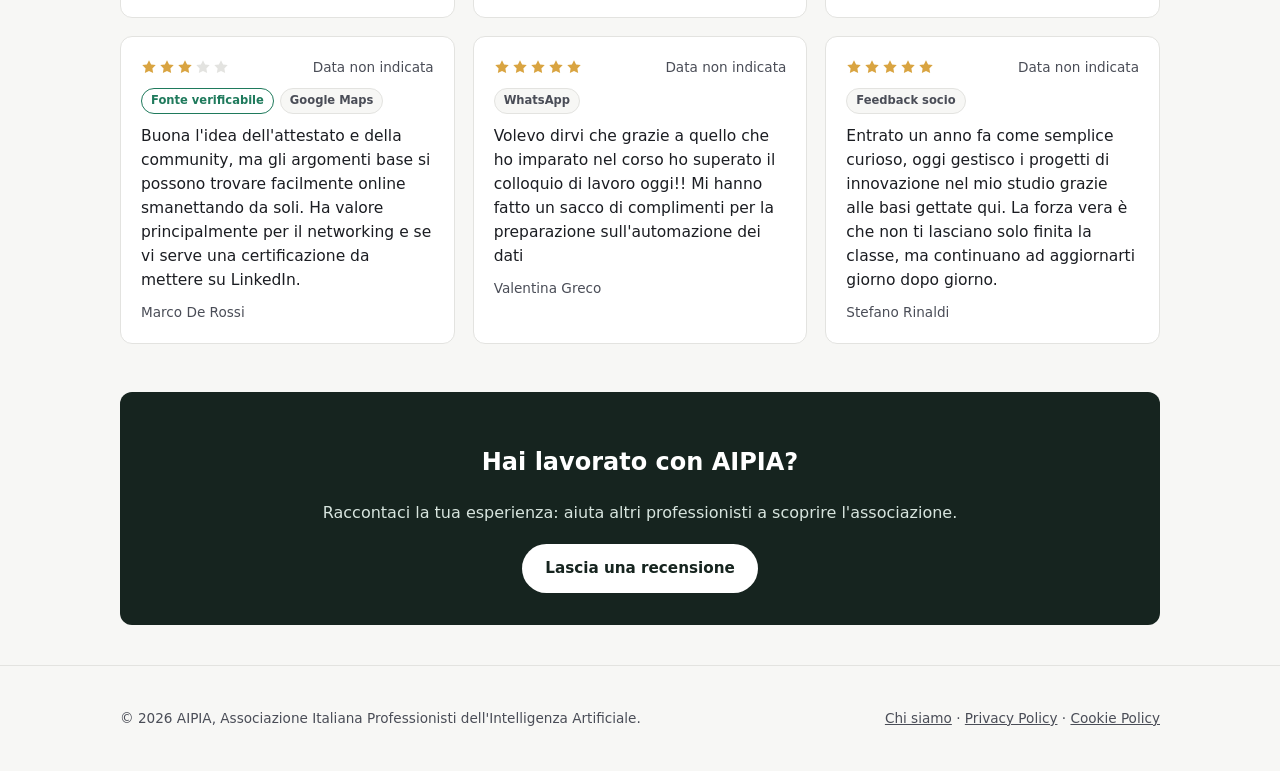
==== commit 1c1dea41: "Add files via upload" ====
--- a/index.html
+++ b/index.html
@@ -1,48 +1,51 @@
-<!doctype html>
+<!DOCTYPE html>
 <html lang="it">
 <head>
-<meta charset="utf-8">
+<meta charset="UTF-8">
 <meta name="viewport" content="width=device-width, initial-scale=1">
-<title>Recensioni AIPIA | Recensioni verificate di AIPIA - Associazione Italiana Professionisti dell'AI</title>
-<meta name="description" content="Recensioni reali di professionisti, aziende e collaboratori che hanno lavorato con AIPIA, l'Associazione Italiana Professionisti dell'AI. 22 recensioni raccolte.">
+<title>Recensioni AIPIA, Associazione Italiana Professionisti dell'Intelligenza Artificiale</title>
+<meta name="description" content="Le recensioni reali di chi ha lavorato con AIPIA, Associazione Italiana Professionisti dell'Intelligenza Artificiale: corsi, community, eventi e consulenza sull'AI. 102 recensioni raccolte da piu' fonti.">
 <link rel="canonical" href="https://aipiarecensioni.com/">
 <meta name="robots" content="index, follow">
-<meta name="theme-color" content="#12203a">
-
-<!-- Open Graph -->
+
 <meta property="og:type" content="website">
 <meta property="og:site_name" content="AIPIA Recensioni">
-<meta property="og:title" content="Recensioni AIPIA | Recensioni verificate di AIPIA">
-<meta property="og:description" content="Recensioni reali di professionisti e aziende che hanno lavorato con AIPIA, l'Associazione Italiana Professionisti dell'AI.">
+<meta property="og:title" content="Recensioni AIPIA, Associazione Italiana Professionisti dell'Intelligenza Artificiale">
+<meta property="og:description" content="Le recensioni reali di chi ha lavorato con AIPIA: corsi, community, eventi e consulenza sull'AI.">
 <meta property="og:url" content="https://aipiarecensioni.com/">
 <meta property="og:image" content="https://aipiarecensioni.com/og-image.png">
-<meta property="og:image:width" content="1200">
-<meta property="og:image:height" content="630">
 <meta property="og:locale" content="it_IT">
 
-<!-- Twitter -->
 <meta name="twitter:card" content="summary_large_image">
 <meta name="twitter:title" content="Recensioni AIPIA">
-<meta name="twitter:description" content="Recensioni reali di chi ha lavorato con AIPIA, l'Associazione Italiana Professionisti dell'AI.">
+<meta name="twitter:description" content="Le recensioni reali di chi ha lavorato con AIPIA, Associazione Italiana Professionisti dell'Intelligenza Artificiale.">
 <meta name="twitter:image" content="https://aipiarecensioni.com/og-image.png">
 
 <link rel="icon" href="/favicon.svg" type="image/svg+xml">
 <link rel="apple-touch-icon" href="/apple-touch-icon.png">
 <link rel="manifest" href="/site.webmanifest">
-<link rel="preconnect" href="https://fonts.googleapis.com">
-<link rel="preconnect" href="https://fonts.gstatic.com" crossorigin>
-<link href="https://fonts.googleapis.com/css2?family=Fraunces:ital,opsz,wght@0,9..144,500;0,9..144,600;1,9..144,500&family=Inter:wght@400;500;600;700&display=swap" rel="stylesheet">
 <link rel="stylesheet" href="/style.css">
 
 <script type="application/ld+json">
 {
   "@context": "https://schema.org",
   "@type": "Organization",
-  "name": "AIPIA - Associazione Italiana Professionisti dell'AI",
+  "name": "AIPIA, Associazione Italiana Professionisti dell'Intelligenza Artificiale",
   "alternateName": "AIPIA",
-  "url": "https://aipia.it/",
-  "sameAs": ["https://aipiarecensioni.com/"],
-  "description": "Associazione Italiana Professionisti dell'AI."
+  "url": "https://aipia.it",
+  "logo": "https://aipiarecensioni.com/icon-512.png",
+  "sameAs": [
+    "https://it.trustpilot.com/review/aipia.it"
+  ],
+  "address": {
+    "@type": "PostalAddress",
+    "streetAddress": "Via Ostiense 92",
+    "postalCode": "00154",
+    "addressLocality": "Roma",
+    "addressCountry": "IT"
+  },
+  "email": "segreteria@aipia.it",
+  "telephone": "+39 06 56547987"
 }
 </script>
 <script type="application/ld+json">
@@ -51,390 +54,1129 @@
   "@type": "WebSite",
   "name": "AIPIA Recensioni",
   "url": "https://aipiarecensioni.com/",
-  "description": "Raccolta di recensioni reali su AIPIA, l'Associazione Italiana Professionisti dell'AI.",
-  "publisher": { "@type": "Organization", "name": "AIPIA" },
   "inLanguage": "it-IT"
 }
 </script>
 <script type="application/ld+json">
 {
   "@context": "https://schema.org",
-  "@type": "ItemList",
-  "name": "Recensioni AIPIA",
-  "description": "Elenco di testimonianze raccolte da persone e aziende che hanno lavorato con AIPIA.",
-  "numberOfItems": 22
+  "@type": "BreadcrumbList",
+  "itemListElement": [
+    { "@type": "ListItem", "position": 1, "name": "Home", "item": "https://aipiarecensioni.com/" }
+  ]
 }
 </script>
 </head>
 <body>
-<a class="skip-link" href="#main">Vai al contenuto principale</a>
-
 <header class="site-header">
-  <div class="wrap">
-    <a class="logo" href="/">
-      <svg class="logo-mark" viewBox="0 0 64 64" aria-hidden="true">
-        <rect width="64" height="64" rx="8" fill="#12203a"/>
-        <circle cx="32" cy="32" r="24" fill="none" stroke="#a97c2b" stroke-width="2"/>
-        <path d="M32 16 L44 46 H38.5 L36 39 H28 L25.5 46 H20 Z M32 25.5 L28.8 34 H35.2 Z" fill="#fff"/>
-      </svg>
-      AIPIA Recensioni
-    </a>
-    <nav class="main-nav" aria-label="Navigazione principale">
-      <ul>
-        <li><a href="/" aria-current="page">Recensioni</a></li>
-        <li><a href="/chi-siamo">Chi siamo</a></li>
-        <li><a href="https://aipia.it/">Sito AIPIA</a></li>
-      </ul>
+  <div class="container">
+    <a class="logo" href="/">AIPIA Recensioni</a>
+    <nav class="site-nav" aria-label="Navigazione principale">
+      <a href="/" aria-current="page">Recensioni</a>
+      <a href="/chi-siamo">Chi siamo</a>
+      <a href="/lascia-recensione">Lascia una recensione</a>
     </nav>
   </div>
 </header>
 
-<main id="main">
-  <section class="hero">
-    <div class="wrap hero-grid">
+<main>
+  <section class="hero container">
+    <h1>Le recensioni di chi ha lavorato con AIPIA</h1>
+    <p class="lead">Raccogliamo qui le testimonianze reali di iscritti, partner e professionisti che hanno partecipato a corsi, eventi e attivita' dell'Associazione Italiana Professionisti dell'Intelligenza Artificiale.</p>
+    <div class="stat-box">
       <div>
-        <p class="eyebrow">
-          <svg viewBox="0 0 20 20" fill="currentColor" aria-hidden="true"><path d="M10 1l2.4 5.5L18 7l-4.3 3.8L14.9 17 10 13.8 5.1 17l1.2-6.2L2 7l5.6-.5L10 1z"/></svg>
-          Recensioni verificate
-        </p>
-        <h1>Recensioni reali di chi ha lavorato con AIPIA</h1>
-        <p class="hero-lede">Questa pagina raccoglie le recensioni reali di professionisti, aziende e collaboratori dell'Associazione Italiana Professionisti dell'AI (AIPIA). Nessuna recensione è generata artificialmente: ogni testimonianza è verificabile e riconducibile a chi l'ha scritta.</p>
-        <div class="hero-actions">
-          <a class="btn btn-primary" href="#recensioni">Leggi le recensioni</a>
-          <a class="btn btn-secondary" href="/lascia-recensione">Lascia la tua recensione</a>
-        </div>
+        <div class="stat-num">102</div>
+        <div class="stat-label">Recensioni raccolte</div>
       </div>
-      <aside class="dossier" aria-label="Dati di sintesi">
-        <p class="dossier-title">SCHEDA AIPIA</p>
-        <dl>
-          <div class="stat-row">
-            <dt>Recensioni raccolte</dt>
-            <dd>22</dd>
-          </div>
-          <div class="stat-row">
-            <dt>Associazione</dt>
-            <dd style="font-size:1rem;">AIPIA</dd>
-          </div>
-          <div class="stat-row">
-            <dt>Sito ufficiale</dt>
-            <dd style="font-size:1rem;"><a href="https://aipia.it/" style="color:inherit;">aipia.it</a></dd>
-          </div>
-        </dl>
-      </aside>
+      <div>
+        <div class="stat-num">aipia.it</div>
+        <div class="stat-label">Scheda AIPIA</div>
+      </div>
     </div>
   </section>
 
-  <section class="reviews-section" id="recensioni">
-    <div class="wrap">
-      <div class="section-heading">
-        <div>
-          <h2>Le recensioni</h2>
-          <p>Testimonianze pubblicate integralmente, in ordine cronologico.</p>
-        </div>
-      </div>
-
-      <div class="review-controls">
-        <label class="visually-hidden" for="review-search">Cerca nelle recensioni</label>
-        <input type="search" id="review-search" data-review-search placeholder="Cerca per nome, azienda o parola chiave…">
-        <label class="visually-hidden" for="review-sort">Ordina</label>
-        <select id="review-sort" data-review-sort>
-          <option value="date">Più recenti</option>
-          <option value="rating">Valutazione più alta</option>
-        </select>
-        <label class="visually-hidden" for="review-source-filter">Filtra per fonte</label>
-        <select id="review-source-filter" data-review-source-filter>
-          <option value="">Tutte le fonti</option>
-          <option value="diretta">Recensioni dirette</option>
-          <option value="google-maps">Google Maps</option>
-        </select>
-      </div>
-      <p class="review-count-live" data-review-count aria-live="polite">22 recensioni</p>
-
-      <ul class="review-list" data-review-list>
-        <li class="review-entry" data-review-item data-search="Alessandro Bagnuoli 4 recensioni · 10 foto Ho aderito ad AIPIA per cercare un riferimento strutturato nel settore dell&#39;IA, spesso frammentato e guidato più dal marketing che dalla sostanza. L&#39;esperienza è stata positiva sotto due aspetti chiave:
-1. 𝗖𝗿𝗲𝗱𝗲𝗻𝘇𝗶𝗮𝗹𝗶𝘁𝗮&#39; 𝗿𝗲𝗮𝗹𝗲: il rilascio di credenziali digitali europee (Europass/eIDAS) non è solo un distintivo, ma uno strumento verificabile che aggiunge peso concreto al CV, soprattutto in contesti B2B o istituzionali.
-2. 𝗡𝗲𝘁𝘄𝗼𝗿𝗸𝗶𝗻𝗴 𝗾𝘂𝗮𝗹𝗶𝗳𝗶𝗰𝗮𝘁𝗼: la community non è un semplice gruppo social, ma un ambiente dove si trovano professionisti e aziende che ragionano in termini di etica, compliance (AI Act) e applicazione pratica, non solo di hype.
-Consigliata a chi vuole uscire dal &#39;fai da te&#39; e posizionarsi come professionista riconosciuto, con focus su formazione continua e networking di qualità. Google Maps" data-date="2026-09-17" data-rating="5" data-source="google-maps" id="gmaps-008">
-          <div class="review-meta">
-            <time datetime="2026-09-17">un giorno fa</time>
-            <div class="review-rating" role="img" aria-label="Valutazione 5 su 5"><svg class="star-on" viewBox="0 0 20 20" fill="currentColor" aria-hidden="true"><path d="M10 1l2.4 5.5L18 7l-4.3 3.8L14.9 17 10 13.8 5.1 17l1.2-6.2L2 7l5.6-.5L10 1z"/></svg><svg class="star-on" viewBox="0 0 20 20" fill="currentColor" aria-hidden="true"><path d="M10 1l2.4 5.5L18 7l-4.3 3.8L14.9 17 10 13.8 5.1 17l1.2-6.2L2 7l5.6-.5L10 1z"/></svg><svg class="star-on" viewBox="0 0 20 20" fill="currentColor" aria-hidden="true"><path d="M10 1l2.4 5.5L18 7l-4.3 3.8L14.9 17 10 13.8 5.1 17l1.2-6.2L2 7l5.6-.5L10 1z"/></svg><svg class="star-on" viewBox="0 0 20 20" fill="currentColor" aria-hidden="true"><path d="M10 1l2.4 5.5L18 7l-4.3 3.8L14.9 17 10 13.8 5.1 17l1.2-6.2L2 7l5.6-.5L10 1z"/></svg><svg class="star-on" viewBox="0 0 20 20" fill="currentColor" aria-hidden="true"><path d="M10 1l2.4 5.5L18 7l-4.3 3.8L14.9 17 10 13.8 5.1 17l1.2-6.2L2 7l5.6-.5L10 1z"/></svg></div>
-            <span class="review-source-badge review-source-google-maps">Google Maps</span>
-          </div>
-          <div>
-            <blockquote class="review-text">Ho aderito ad AIPIA per cercare un riferimento strutturato nel settore dell&#39;IA, spesso frammentato e guidato più dal marketing che dalla sostanza. L&#39;esperienza è stata positiva sotto due aspetti chiave:
-1. 𝗖𝗿𝗲𝗱𝗲𝗻𝘇𝗶𝗮𝗹𝗶𝘁𝗮&#39; 𝗿𝗲𝗮𝗹𝗲: il rilascio di credenziali digitali europee (Europass/eIDAS) non è solo un distintivo, ma uno strumento verificabile che aggiunge peso concreto al CV, soprattutto in contesti B2B o istituzionali.
-2. 𝗡𝗲𝘁𝘄𝗼𝗿𝗸𝗶𝗻𝗴 𝗾𝘂𝗮𝗹𝗶𝗳𝗶𝗰𝗮𝘁𝗼: la community non è un semplice gruppo social, ma un ambiente dove si trovano professionisti e aziende che ragionano in termini di etica, compliance (AI Act) e applicazione pratica, non solo di hype.
-Consigliata a chi vuole uscire dal &#39;fai da te&#39; e posizionarsi come professionista riconosciuto, con focus su formazione continua e networking di qualità.</blockquote>
-            <p class="review-author"><strong>Alessandro Bagnuoli</strong>, 4 recensioni · 10 foto</p>
-          </div>
-        </li>
-        <li class="review-entry" data-review-item data-search="Marco D&#39;Auria 3 recensioni Si tutto è stato consegnato prima dei tempi previsti !!! Google Maps" data-date="2026-09-14" data-rating="5" data-source="google-maps" id="gmaps-006">
-          <div class="review-meta">
-            <time datetime="2026-09-14">4 giorni fa</time>
-            <div class="review-rating" role="img" aria-label="Valutazione 5 su 5"><svg class="star-on" viewBox="0 0 20 20" fill="currentColor" aria-hidden="true"><path d="M10 1l2.4 5.5L18 7l-4.3 3.8L14.9 17 10 13.8 5.1 17l1.2-6.2L2 7l5.6-.5L10 1z"/></svg><svg class="star-on" viewBox="0 0 20 20" fill="currentColor" aria-hidden="true"><path d="M10 1l2.4 5.5L18 7l-4.3 3.8L14.9 17 10 13.8 5.1 17l1.2-6.2L2 7l5.6-.5L10 1z"/></svg><svg class="star-on" viewBox="0 0 20 20" fill="currentColor" aria-hidden="true"><path d="M10 1l2.4 5.5L18 7l-4.3 3.8L14.9 17 10 13.8 5.1 17l1.2-6.2L2 7l5.6-.5L10 1z"/></svg><svg class="star-on" viewBox="0 0 20 20" fill="currentColor" aria-hidden="true"><path d="M10 1l2.4 5.5L18 7l-4.3 3.8L14.9 17 10 13.8 5.1 17l1.2-6.2L2 7l5.6-.5L10 1z"/></svg><svg class="star-on" viewBox="0 0 20 20" fill="currentColor" aria-hidden="true"><path d="M10 1l2.4 5.5L18 7l-4.3 3.8L14.9 17 10 13.8 5.1 17l1.2-6.2L2 7l5.6-.5L10 1z"/></svg></div>
-            <span class="review-source-badge review-source-google-maps">Google Maps</span>
-          </div>
-          <div>
-            <blockquote class="review-text">Si tutto è stato consegnato prima dei tempi previsti !!!</blockquote>
-            <p class="review-author"><strong>Marco D&#39;Auria</strong>, 3 recensioni</p>
-          </div>
-        </li>
-        <li class="review-entry" data-review-item data-search="Marco Martucci 2 recensioni · 7 foto Ottima associazione ed è arrivato tutto come promesso con un piccolo gadget che ho gradito. Google Maps" data-date="2026-09-14" data-rating="5" data-source="google-maps" id="gmaps-007">
-          <div class="review-meta">
-            <time datetime="2026-09-14">4 giorni fa</time>
-            <div class="review-rating" role="img" aria-label="Valutazione 5 su 5"><svg class="star-on" viewBox="0 0 20 20" fill="currentColor" aria-hidden="true"><path d="M10 1l2.4 5.5L18 7l-4.3 3.8L14.9 17 10 13.8 5.1 17l1.2-6.2L2 7l5.6-.5L10 1z"/></svg><svg class="star-on" viewBox="0 0 20 20" fill="currentColor" aria-hidden="true"><path d="M10 1l2.4 5.5L18 7l-4.3 3.8L14.9 17 10 13.8 5.1 17l1.2-6.2L2 7l5.6-.5L10 1z"/></svg><svg class="star-on" viewBox="0 0 20 20" fill="currentColor" aria-hidden="true"><path d="M10 1l2.4 5.5L18 7l-4.3 3.8L14.9 17 10 13.8 5.1 17l1.2-6.2L2 7l5.6-.5L10 1z"/></svg><svg class="star-on" viewBox="0 0 20 20" fill="currentColor" aria-hidden="true"><path d="M10 1l2.4 5.5L18 7l-4.3 3.8L14.9 17 10 13.8 5.1 17l1.2-6.2L2 7l5.6-.5L10 1z"/></svg><svg class="star-on" viewBox="0 0 20 20" fill="currentColor" aria-hidden="true"><path d="M10 1l2.4 5.5L18 7l-4.3 3.8L14.9 17 10 13.8 5.1 17l1.2-6.2L2 7l5.6-.5L10 1z"/></svg></div>
-            <span class="review-source-badge review-source-google-maps">Google Maps</span>
-          </div>
-          <div>
-            <blockquote class="review-text">Ottima associazione ed è arrivato tutto come promesso con un piccolo gadget che ho gradito.</blockquote>
-            <p class="review-author"><strong>Marco Martucci</strong>, 2 recensioni · 7 foto</p>
-          </div>
-        </li>
-        <li class="review-entry" data-review-item data-search="Vincenzo Filetti 7 recensioni · 2 foto Grazie, la tessera è arrivata Google Maps" data-date="2026-09-11" data-rating="5" data-source="google-maps" id="gmaps-005">
-          <div class="review-meta">
-            <time datetime="2026-09-11">una settimana fa</time>
-            <div class="review-rating" role="img" aria-label="Valutazione 5 su 5"><svg class="star-on" viewBox="0 0 20 20" fill="currentColor" aria-hidden="true"><path d="M10 1l2.4 5.5L18 7l-4.3 3.8L14.9 17 10 13.8 5.1 17l1.2-6.2L2 7l5.6-.5L10 1z"/></svg><svg class="star-on" viewBox="0 0 20 20" fill="currentColor" aria-hidden="true"><path d="M10 1l2.4 5.5L18 7l-4.3 3.8L14.9 17 10 13.8 5.1 17l1.2-6.2L2 7l5.6-.5L10 1z"/></svg><svg class="star-on" viewBox="0 0 20 20" fill="currentColor" aria-hidden="true"><path d="M10 1l2.4 5.5L18 7l-4.3 3.8L14.9 17 10 13.8 5.1 17l1.2-6.2L2 7l5.6-.5L10 1z"/></svg><svg class="star-on" viewBox="0 0 20 20" fill="currentColor" aria-hidden="true"><path d="M10 1l2.4 5.5L18 7l-4.3 3.8L14.9 17 10 13.8 5.1 17l1.2-6.2L2 7l5.6-.5L10 1z"/></svg><svg class="star-on" viewBox="0 0 20 20" fill="currentColor" aria-hidden="true"><path d="M10 1l2.4 5.5L18 7l-4.3 3.8L14.9 17 10 13.8 5.1 17l1.2-6.2L2 7l5.6-.5L10 1z"/></svg></div>
-            <span class="review-source-badge review-source-google-maps">Google Maps</span>
-          </div>
-          <div>
-            <blockquote class="review-text">Grazie, la tessera è arrivata</blockquote>
-            <p class="review-author"><strong>Vincenzo Filetti</strong>, 7 recensioni · 2 foto</p>
-          </div>
-        </li>
-        <li class="review-entry" data-review-item data-search="Dimitri Local Guide · 12 recensioni Ho fatto una call con Rafael Patron: persona competente e disponibile, che ha saputo indirizzarmi verso il percorso più adatto a me chiarendomi tutti i dubbi che avevo. Non vedo l&#39;ora di iniziare. Google Maps" data-date="2026-09-04" data-rating="5" data-source="google-maps" id="gmaps-004">
-          <div class="review-meta">
-            <time datetime="2026-09-04">2 settimane fa</time>
-            <div class="review-rating" role="img" aria-label="Valutazione 5 su 5"><svg class="star-on" viewBox="0 0 20 20" fill="currentColor" aria-hidden="true"><path d="M10 1l2.4 5.5L18 7l-4.3 3.8L14.9 17 10 13.8 5.1 17l1.2-6.2L2 7l5.6-.5L10 1z"/></svg><svg class="star-on" viewBox="0 0 20 20" fill="currentColor" aria-hidden="true"><path d="M10 1l2.4 5.5L18 7l-4.3 3.8L14.9 17 10 13.8 5.1 17l1.2-6.2L2 7l5.6-.5L10 1z"/></svg><svg class="star-on" viewBox="0 0 20 20" fill="currentColor" aria-hidden="true"><path d="M10 1l2.4 5.5L18 7l-4.3 3.8L14.9 17 10 13.8 5.1 17l1.2-6.2L2 7l5.6-.5L10 1z"/></svg><svg class="star-on" viewBox="0 0 20 20" fill="currentColor" aria-hidden="true"><path d="M10 1l2.4 5.5L18 7l-4.3 3.8L14.9 17 10 13.8 5.1 17l1.2-6.2L2 7l5.6-.5L10 1z"/></svg><svg class="star-on" viewBox="0 0 20 20" fill="currentColor" aria-hidden="true"><path d="M10 1l2.4 5.5L18 7l-4.3 3.8L14.9 17 10 13.8 5.1 17l1.2-6.2L2 7l5.6-.5L10 1z"/></svg></div>
-            <span class="review-source-badge review-source-google-maps">Google Maps</span>
-          </div>
-          <div>
-            <blockquote class="review-text">Ho fatto una call con Rafael Patron: persona competente e disponibile, che ha saputo indirizzarmi verso il percorso più adatto a me chiarendomi tutti i dubbi che avevo. Non vedo l&#39;ora di iniziare.</blockquote>
-            <p class="review-author"><strong>Dimitri</strong>, Local Guide · 12 recensioni</p>
-          </div>
-        </li>
-        <li class="review-entry" data-review-item data-search="Francesco Cherubino (Keru) Local Guide · 37 recensioni · 8 foto L&#39;unico punto di riferimento in Italia per specialisti del settore. Un sacco di opportunità e tante prospettive di crescita. Quota associativa assolutamente onesta. Il badge fisico vale la pena di acquistarlo, arriva in una bellissima custodia espositiva in plexiglass con dei magneti. Assieme vengono spediti anche dei gadget molto molto belli! Google Maps" data-date="2026-09-04" data-rating="5" data-source="google-maps" id="gmaps-009">
-          <div class="review-meta">
-            <time datetime="2026-09-04">2 settimane fa</time>
-            <div class="review-rating" role="img" aria-label="Valutazione 5 su 5"><svg class="star-on" viewBox="0 0 20 20" fill="currentColor" aria-hidden="true"><path d="M10 1l2.4 5.5L18 7l-4.3 3.8L14.9 17 10 13.8 5.1 17l1.2-6.2L2 7l5.6-.5L10 1z"/></svg><svg class="star-on" viewBox="0 0 20 20" fill="currentColor" aria-hidden="true"><path d="M10 1l2.4 5.5L18 7l-4.3 3.8L14.9 17 10 13.8 5.1 17l1.2-6.2L2 7l5.6-.5L10 1z"/></svg><svg class="star-on" viewBox="0 0 20 20" fill="currentColor" aria-hidden="true"><path d="M10 1l2.4 5.5L18 7l-4.3 3.8L14.9 17 10 13.8 5.1 17l1.2-6.2L2 7l5.6-.5L10 1z"/></svg><svg class="star-on" viewBox="0 0 20 20" fill="currentColor" aria-hidden="true"><path d="M10 1l2.4 5.5L18 7l-4.3 3.8L14.9 17 10 13.8 5.1 17l1.2-6.2L2 7l5.6-.5L10 1z"/></svg><svg class="star-on" viewBox="0 0 20 20" fill="currentColor" aria-hidden="true"><path d="M10 1l2.4 5.5L18 7l-4.3 3.8L14.9 17 10 13.8 5.1 17l1.2-6.2L2 7l5.6-.5L10 1z"/></svg></div>
-            <span class="review-source-badge review-source-google-maps">Google Maps</span>
-          </div>
-          <div>
-            <blockquote class="review-text">L&#39;unico punto di riferimento in Italia per specialisti del settore. Un sacco di opportunità e tante prospettive di crescita. Quota associativa assolutamente onesta. Il badge fisico vale la pena di acquistarlo, arriva in una bellissima custodia espositiva in plexiglass con dei magneti. Assieme vengono spediti anche dei gadget molto molto belli!</blockquote>
-            <p class="review-author"><strong>Francesco Cherubino (Keru)</strong>, Local Guide · 37 recensioni · 8 foto</p>
-          </div>
-        </li>
-        <li class="review-entry" data-review-item data-search="Michele De Nicolo Local Guide · 79 recensioni · 10 foto Corso organizzato in modo impeccabile, con un docente preparato, disponibile e affabile, capace di creare un ambiente sereno e coinvolgente. La sua professionalità ha permesso di partecipare attivamente alle attività, esprimendosi liberamente e senza alcuna pressione o soggezione. Google Maps" data-date="2026-08-28" data-rating="5" data-source="google-maps" id="gmaps-002">
-          <div class="review-meta">
-            <time datetime="2026-08-28">3 settimane fa</time>
-            <div class="review-rating" role="img" aria-label="Valutazione 5 su 5"><svg class="star-on" viewBox="0 0 20 20" fill="currentColor" aria-hidden="true"><path d="M10 1l2.4 5.5L18 7l-4.3 3.8L14.9 17 10 13.8 5.1 17l1.2-6.2L2 7l5.6-.5L10 1z"/></svg><svg class="star-on" viewBox="0 0 20 20" fill="currentColor" aria-hidden="true"><path d="M10 1l2.4 5.5L18 7l-4.3 3.8L14.9 17 10 13.8 5.1 17l1.2-6.2L2 7l5.6-.5L10 1z"/></svg><svg class="star-on" viewBox="0 0 20 20" fill="currentColor" aria-hidden="true"><path d="M10 1l2.4 5.5L18 7l-4.3 3.8L14.9 17 10 13.8 5.1 17l1.2-6.2L2 7l5.6-.5L10 1z"/></svg><svg class="star-on" viewBox="0 0 20 20" fill="currentColor" aria-hidden="true"><path d="M10 1l2.4 5.5L18 7l-4.3 3.8L14.9 17 10 13.8 5.1 17l1.2-6.2L2 7l5.6-.5L10 1z"/></svg><svg class="star-on" viewBox="0 0 20 20" fill="currentColor" aria-hidden="true"><path d="M10 1l2.4 5.5L18 7l-4.3 3.8L14.9 17 10 13.8 5.1 17l1.2-6.2L2 7l5.6-.5L10 1z"/></svg></div>
-            <span class="review-source-badge review-source-google-maps">Google Maps</span>
-          </div>
-          <div>
-            <blockquote class="review-text">Corso organizzato in modo impeccabile, con un docente preparato, disponibile e affabile, capace di creare un ambiente sereno e coinvolgente. La sua professionalità ha permesso di partecipare attivamente alle attività, esprimendosi liberamente e senza alcuna pressione o soggezione.</blockquote>
-            <p class="review-author"><strong>Michele De Nicolo</strong>, Local Guide · 79 recensioni · 10 foto</p>
-          </div>
-        </li>
-        <li class="review-entry" data-review-item data-search="Livio Cantagallo Local Guide · 13 recensioni · 19 foto Esperienza super positiva. Organizzazione impeccabile e insegnante eccezionale: professionale ma al tempo stesso affabile e capace di mettere tutti a proprio agio. È stato davvero facile mettersi in gioco e partecipare attivamente. Google Maps" data-date="2026-08-28" data-rating="5" data-source="google-maps" id="gmaps-003">
-          <div class="review-meta">
-            <time datetime="2026-08-28">3 settimane fa</time>
-            <div class="review-rating" role="img" aria-label="Valutazione 5 su 5"><svg class="star-on" viewBox="0 0 20 20" fill="currentColor" aria-hidden="true"><path d="M10 1l2.4 5.5L18 7l-4.3 3.8L14.9 17 10 13.8 5.1 17l1.2-6.2L2 7l5.6-.5L10 1z"/></svg><svg class="star-on" viewBox="0 0 20 20" fill="currentColor" aria-hidden="true"><path d="M10 1l2.4 5.5L18 7l-4.3 3.8L14.9 17 10 13.8 5.1 17l1.2-6.2L2 7l5.6-.5L10 1z"/></svg><svg class="star-on" viewBox="0 0 20 20" fill="currentColor" aria-hidden="true"><path d="M10 1l2.4 5.5L18 7l-4.3 3.8L14.9 17 10 13.8 5.1 17l1.2-6.2L2 7l5.6-.5L10 1z"/></svg><svg class="star-on" viewBox="0 0 20 20" fill="currentColor" aria-hidden="true"><path d="M10 1l2.4 5.5L18 7l-4.3 3.8L14.9 17 10 13.8 5.1 17l1.2-6.2L2 7l5.6-.5L10 1z"/></svg><svg class="star-on" viewBox="0 0 20 20" fill="currentColor" aria-hidden="true"><path d="M10 1l2.4 5.5L18 7l-4.3 3.8L14.9 17 10 13.8 5.1 17l1.2-6.2L2 7l5.6-.5L10 1z"/></svg></div>
-            <span class="review-source-badge review-source-google-maps">Google Maps</span>
-          </div>
-          <div>
-            <blockquote class="review-text">Esperienza super positiva. Organizzazione impeccabile e insegnante eccezionale: professionale ma al tempo stesso affabile e capace di mettere tutti a proprio agio. È stato davvero facile mettersi in gioco e partecipare attivamente.</blockquote>
-            <p class="review-author"><strong>Livio Cantagallo</strong>, Local Guide · 13 recensioni · 19 foto</p>
-          </div>
-        </li>
-        <li class="review-entry" data-review-item data-search="Esempio, Sostituire Data Scientist · Azienda di esempio [PLACEHOLDER] Recensione di esempio: descrivere qui l&#39;esperienza reale di collaborazione con AIPIA, ad esempio un percorso di formazione o un progetto seguito insieme. Recensione diretta" data-date="2026-08-20" data-rating="5" data-source="diretta" id="rec-001">
-          <div class="review-meta">
-            <time datetime="2026-08-20">20 agosto 2026</time>
-            <div class="review-rating" role="img" aria-label="Valutazione 5 su 5"><svg class="star-on" viewBox="0 0 20 20" fill="currentColor" aria-hidden="true"><path d="M10 1l2.4 5.5L18 7l-4.3 3.8L14.9 17 10 13.8 5.1 17l1.2-6.2L2 7l5.6-.5L10 1z"/></svg><svg class="star-on" viewBox="0 0 20 20" fill="currentColor" aria-hidden="true"><path d="M10 1l2.4 5.5L18 7l-4.3 3.8L14.9 17 10 13.8 5.1 17l1.2-6.2L2 7l5.6-.5L10 1z"/></svg><svg class="star-on" viewBox="0 0 20 20" fill="currentColor" aria-hidden="true"><path d="M10 1l2.4 5.5L18 7l-4.3 3.8L14.9 17 10 13.8 5.1 17l1.2-6.2L2 7l5.6-.5L10 1z"/></svg><svg class="star-on" viewBox="0 0 20 20" fill="currentColor" aria-hidden="true"><path d="M10 1l2.4 5.5L18 7l-4.3 3.8L14.9 17 10 13.8 5.1 17l1.2-6.2L2 7l5.6-.5L10 1z"/></svg><svg class="star-on" viewBox="0 0 20 20" fill="currentColor" aria-hidden="true"><path d="M10 1l2.4 5.5L18 7l-4.3 3.8L14.9 17 10 13.8 5.1 17l1.2-6.2L2 7l5.6-.5L10 1z"/></svg></div>
-            
-          </div>
-          <div>
-            <blockquote class="review-text">[PLACEHOLDER] Recensione di esempio: descrivere qui l&#39;esperienza reale di collaborazione con AIPIA, ad esempio un percorso di formazione o un progetto seguito insieme.</blockquote>
-            <p class="review-author"><strong>Esempio, Sostituire</strong>, Data Scientist · Azienda di esempio</p>
-          </div>
-        </li>
-        <li class="review-entry" data-review-item data-search="Esempio, Sostituire Founder · Startup di esempio [PLACEHOLDER] Recensione di esempio: raccontare come AIPIA ha aiutato l&#39;azienda a orientarsi nell&#39;adozione dell&#39;intelligenza artificiale. Recensione diretta" data-date="2026-08-05" data-rating="4" data-source="diretta" id="rec-002">
-          <div class="review-meta">
-            <time datetime="2026-08-05">5 agosto 2026</time>
-            <div class="review-rating" role="img" aria-label="Valutazione 4 su 5"><svg class="star-on" viewBox="0 0 20 20" fill="currentColor" aria-hidden="true"><path d="M10 1l2.4 5.5L18 7l-4.3 3.8L14.9 17 10 13.8 5.1 17l1.2-6.2L2 7l5.6-.5L10 1z"/></svg><svg class="star-on" viewBox="0 0 20 20" fill="currentColor" aria-hidden="true"><path d="M10 1l2.4 5.5L18 7l-4.3 3.8L14.9 17 10 13.8 5.1 17l1.2-6.2L2 7l5.6-.5L10 1z"/></svg><svg class="star-on" viewBox="0 0 20 20" fill="currentColor" aria-hidden="true"><path d="M10 1l2.4 5.5L18 7l-4.3 3.8L14.9 17 10 13.8 5.1 17l1.2-6.2L2 7l5.6-.5L10 1z"/></svg><svg class="star-on" viewBox="0 0 20 20" fill="currentColor" aria-hidden="true"><path d="M10 1l2.4 5.5L18 7l-4.3 3.8L14.9 17 10 13.8 5.1 17l1.2-6.2L2 7l5.6-.5L10 1z"/></svg><svg class="star-off" viewBox="0 0 20 20" fill="currentColor" aria-hidden="true"><path d="M10 1l2.4 5.5L18 7l-4.3 3.8L14.9 17 10 13.8 5.1 17l1.2-6.2L2 7l5.6-.5L10 1z"/></svg></div>
-            
-          </div>
-          <div>
-            <blockquote class="review-text">[PLACEHOLDER] Recensione di esempio: raccontare come AIPIA ha aiutato l&#39;azienda a orientarsi nell&#39;adozione dell&#39;intelligenza artificiale.</blockquote>
-            <p class="review-author"><strong>Esempio, Sostituire</strong>, Founder · Startup di esempio</p>
-          </div>
-        </li>
-        <li class="review-entry" data-review-item data-search="Esempio, Sostituire Docente universitario · Ateneo di esempio [PLACEHOLDER] Recensione di esempio: menzionare un evento, workshop o iniziativa didattica organizzata con AIPIA. Recensione diretta" data-date="2026-07-22" data-rating="5" data-source="diretta" id="rec-003">
-          <div class="review-meta">
-            <time datetime="2026-07-22">22 luglio 2026</time>
-            <div class="review-rating" role="img" aria-label="Valutazione 5 su 5"><svg class="star-on" viewBox="0 0 20 20" fill="currentColor" aria-hidden="true"><path d="M10 1l2.4 5.5L18 7l-4.3 3.8L14.9 17 10 13.8 5.1 17l1.2-6.2L2 7l5.6-.5L10 1z"/></svg><svg class="star-on" viewBox="0 0 20 20" fill="currentColor" aria-hidden="true"><path d="M10 1l2.4 5.5L18 7l-4.3 3.8L14.9 17 10 13.8 5.1 17l1.2-6.2L2 7l5.6-.5L10 1z"/></svg><svg class="star-on" viewBox="0 0 20 20" fill="currentColor" aria-hidden="true"><path d="M10 1l2.4 5.5L18 7l-4.3 3.8L14.9 17 10 13.8 5.1 17l1.2-6.2L2 7l5.6-.5L10 1z"/></svg><svg class="star-on" viewBox="0 0 20 20" fill="currentColor" aria-hidden="true"><path d="M10 1l2.4 5.5L18 7l-4.3 3.8L14.9 17 10 13.8 5.1 17l1.2-6.2L2 7l5.6-.5L10 1z"/></svg><svg class="star-on" viewBox="0 0 20 20" fill="currentColor" aria-hidden="true"><path d="M10 1l2.4 5.5L18 7l-4.3 3.8L14.9 17 10 13.8 5.1 17l1.2-6.2L2 7l5.6-.5L10 1z"/></svg></div>
-            
-          </div>
-          <div>
-            <blockquote class="review-text">[PLACEHOLDER] Recensione di esempio: menzionare un evento, workshop o iniziativa didattica organizzata con AIPIA.</blockquote>
-            <p class="review-author"><strong>Esempio, Sostituire</strong>, Docente universitario · Ateneo di esempio</p>
-          </div>
-        </li>
-        <li class="review-entry" data-review-item data-search="Nicola Schiaffino Credito Emiliano SpA  Google Maps" data-date="2026-07-18" data-rating="5" data-source="google-maps" id="gmaps-001">
-          <div class="review-meta">
-            <time datetime="2026-07-18">2 mesi fa</time>
-            <div class="review-rating" role="img" aria-label="Valutazione 5 su 5"><svg class="star-on" viewBox="0 0 20 20" fill="currentColor" aria-hidden="true"><path d="M10 1l2.4 5.5L18 7l-4.3 3.8L14.9 17 10 13.8 5.1 17l1.2-6.2L2 7l5.6-.5L10 1z"/></svg><svg class="star-on" viewBox="0 0 20 20" fill="currentColor" aria-hidden="true"><path d="M10 1l2.4 5.5L18 7l-4.3 3.8L14.9 17 10 13.8 5.1 17l1.2-6.2L2 7l5.6-.5L10 1z"/></svg><svg class="star-on" viewBox="0 0 20 20" fill="currentColor" aria-hidden="true"><path d="M10 1l2.4 5.5L18 7l-4.3 3.8L14.9 17 10 13.8 5.1 17l1.2-6.2L2 7l5.6-.5L10 1z"/></svg><svg class="star-on" viewBox="0 0 20 20" fill="currentColor" aria-hidden="true"><path d="M10 1l2.4 5.5L18 7l-4.3 3.8L14.9 17 10 13.8 5.1 17l1.2-6.2L2 7l5.6-.5L10 1z"/></svg><svg class="star-on" viewBox="0 0 20 20" fill="currentColor" aria-hidden="true"><path d="M10 1l2.4 5.5L18 7l-4.3 3.8L14.9 17 10 13.8 5.1 17l1.2-6.2L2 7l5.6-.5L10 1z"/></svg></div>
-            <span class="review-source-badge review-source-google-maps">Google Maps</span>
-          </div>
-          <div>
-            <blockquote class="review-text review-text-empty">Valutazione pubblicata senza testo.</blockquote>
-            <p class="review-author"><strong>Nicola Schiaffino</strong>, Credito Emiliano SpA</p>
-          </div>
-        </li>
-        <li class="review-entry" data-review-item data-search="Claudio Parmelli 2 recensioni Corso organizzato perfettamente con docente preparato e affabile che ha permesso di pèartecipare attivamente senza pressioni o soggezioni Google Maps" data-date="2026-07-18" data-rating="5" data-source="google-maps" id="gmaps-010">
-          <div class="review-meta">
-            <time datetime="2026-07-18">2 mesi fa</time>
-            <div class="review-rating" role="img" aria-label="Valutazione 5 su 5"><svg class="star-on" viewBox="0 0 20 20" fill="currentColor" aria-hidden="true"><path d="M10 1l2.4 5.5L18 7l-4.3 3.8L14.9 17 10 13.8 5.1 17l1.2-6.2L2 7l5.6-.5L10 1z"/></svg><svg class="star-on" viewBox="0 0 20 20" fill="currentColor" aria-hidden="true"><path d="M10 1l2.4 5.5L18 7l-4.3 3.8L14.9 17 10 13.8 5.1 17l1.2-6.2L2 7l5.6-.5L10 1z"/></svg><svg class="star-on" viewBox="0 0 20 20" fill="currentColor" aria-hidden="true"><path d="M10 1l2.4 5.5L18 7l-4.3 3.8L14.9 17 10 13.8 5.1 17l1.2-6.2L2 7l5.6-.5L10 1z"/></svg><svg class="star-on" viewBox="0 0 20 20" fill="currentColor" aria-hidden="true"><path d="M10 1l2.4 5.5L18 7l-4.3 3.8L14.9 17 10 13.8 5.1 17l1.2-6.2L2 7l5.6-.5L10 1z"/></svg><svg class="star-on" viewBox="0 0 20 20" fill="currentColor" aria-hidden="true"><path d="M10 1l2.4 5.5L18 7l-4.3 3.8L14.9 17 10 13.8 5.1 17l1.2-6.2L2 7l5.6-.5L10 1z"/></svg></div>
-            <span class="review-source-badge review-source-google-maps">Google Maps</span>
-          </div>
-          <div>
-            <blockquote class="review-text">Corso organizzato perfettamente con docente preparato e affabile che ha permesso di pèartecipare attivamente senza pressioni o soggezioni</blockquote>
-            <p class="review-author"><strong>Claudio Parmelli</strong>, 2 recensioni</p>
-          </div>
-        </li>
-        <li class="review-entry" data-review-item data-search="Esempio, Sostituire Marketing Manager · Azienda di esempio [PLACEHOLDER] Recensione di esempio: descrivere il valore ricevuto in termini di rete di contatti o visibilità grazie ad AIPIA. Recensione diretta" data-date="2026-07-10" data-rating="4" data-source="diretta" id="rec-004">
-          <div class="review-meta">
-            <time datetime="2026-07-10">10 luglio 2026</time>
-            <div class="review-rating" role="img" aria-label="Valutazione 4 su 5"><svg class="star-on" viewBox="0 0 20 20" fill="currentColor" aria-hidden="true"><path d="M10 1l2.4 5.5L18 7l-4.3 3.8L14.9 17 10 13.8 5.1 17l1.2-6.2L2 7l5.6-.5L10 1z"/></svg><svg class="star-on" viewBox="0 0 20 20" fill="currentColor" aria-hidden="true"><path d="M10 1l2.4 5.5L18 7l-4.3 3.8L14.9 17 10 13.8 5.1 17l1.2-6.2L2 7l5.6-.5L10 1z"/></svg><svg class="star-on" viewBox="0 0 20 20" fill="currentColor" aria-hidden="true"><path d="M10 1l2.4 5.5L18 7l-4.3 3.8L14.9 17 10 13.8 5.1 17l1.2-6.2L2 7l5.6-.5L10 1z"/></svg><svg class="star-on" viewBox="0 0 20 20" fill="currentColor" aria-hidden="true"><path d="M10 1l2.4 5.5L18 7l-4.3 3.8L14.9 17 10 13.8 5.1 17l1.2-6.2L2 7l5.6-.5L10 1z"/></svg><svg class="star-off" viewBox="0 0 20 20" fill="currentColor" aria-hidden="true"><path d="M10 1l2.4 5.5L18 7l-4.3 3.8L14.9 17 10 13.8 5.1 17l1.2-6.2L2 7l5.6-.5L10 1z"/></svg></div>
-            
-          </div>
-          <div>
-            <blockquote class="review-text">[PLACEHOLDER] Recensione di esempio: descrivere il valore ricevuto in termini di rete di contatti o visibilità grazie ad AIPIA.</blockquote>
-            <p class="review-author"><strong>Esempio, Sostituire</strong>, Marketing Manager · Azienda di esempio</p>
-          </div>
-        </li>
-        <li class="review-entry" data-review-item data-search="Esempio, Sostituire Consulente AI freelance [PLACEHOLDER] Recensione di esempio: spiegare come l&#39;associazione ha supportato la crescita professionale del recensore. Recensione diretta" data-date="2026-06-28" data-rating="5" data-source="diretta" id="rec-005">
-          <div class="review-meta">
-            <time datetime="2026-06-28">28 giugno 2026</time>
-            <div class="review-rating" role="img" aria-label="Valutazione 5 su 5"><svg class="star-on" viewBox="0 0 20 20" fill="currentColor" aria-hidden="true"><path d="M10 1l2.4 5.5L18 7l-4.3 3.8L14.9 17 10 13.8 5.1 17l1.2-6.2L2 7l5.6-.5L10 1z"/></svg><svg class="star-on" viewBox="0 0 20 20" fill="currentColor" aria-hidden="true"><path d="M10 1l2.4 5.5L18 7l-4.3 3.8L14.9 17 10 13.8 5.1 17l1.2-6.2L2 7l5.6-.5L10 1z"/></svg><svg class="star-on" viewBox="0 0 20 20" fill="currentColor" aria-hidden="true"><path d="M10 1l2.4 5.5L18 7l-4.3 3.8L14.9 17 10 13.8 5.1 17l1.2-6.2L2 7l5.6-.5L10 1z"/></svg><svg class="star-on" viewBox="0 0 20 20" fill="currentColor" aria-hidden="true"><path d="M10 1l2.4 5.5L18 7l-4.3 3.8L14.9 17 10 13.8 5.1 17l1.2-6.2L2 7l5.6-.5L10 1z"/></svg><svg class="star-on" viewBox="0 0 20 20" fill="currentColor" aria-hidden="true"><path d="M10 1l2.4 5.5L18 7l-4.3 3.8L14.9 17 10 13.8 5.1 17l1.2-6.2L2 7l5.6-.5L10 1z"/></svg></div>
-            
-          </div>
-          <div>
-            <blockquote class="review-text">[PLACEHOLDER] Recensione di esempio: spiegare come l&#39;associazione ha supportato la crescita professionale del recensore.</blockquote>
-            <p class="review-author"><strong>Esempio, Sostituire</strong>, Consulente AI freelance</p>
-          </div>
-        </li>
-        <li class="review-entry" data-review-item data-search="Esempio, Sostituire HR Manager · Azienda di esempio [PLACEHOLDER] Recensione di esempio: includere anche un feedback con margine di miglioramento, per mantenere le recensioni credibili e non tutte a 5 stelle. Recensione diretta" data-date="2026-06-15" data-rating="3" data-source="diretta" id="rec-006">
-          <div class="review-meta">
-            <time datetime="2026-06-15">15 giugno 2026</time>
-            <div class="review-rating" role="img" aria-label="Valutazione 3 su 5"><svg class="star-on" viewBox="0 0 20 20" fill="currentColor" aria-hidden="true"><path d="M10 1l2.4 5.5L18 7l-4.3 3.8L14.9 17 10 13.8 5.1 17l1.2-6.2L2 7l5.6-.5L10 1z"/></svg><svg class="star-on" viewBox="0 0 20 20" fill="currentColor" aria-hidden="true"><path d="M10 1l2.4 5.5L18 7l-4.3 3.8L14.9 17 10 13.8 5.1 17l1.2-6.2L2 7l5.6-.5L10 1z"/></svg><svg class="star-on" viewBox="0 0 20 20" fill="currentColor" aria-hidden="true"><path d="M10 1l2.4 5.5L18 7l-4.3 3.8L14.9 17 10 13.8 5.1 17l1.2-6.2L2 7l5.6-.5L10 1z"/></svg><svg class="star-off" viewBox="0 0 20 20" fill="currentColor" aria-hidden="true"><path d="M10 1l2.4 5.5L18 7l-4.3 3.8L14.9 17 10 13.8 5.1 17l1.2-6.2L2 7l5.6-.5L10 1z"/></svg><svg class="star-off" viewBox="0 0 20 20" fill="currentColor" aria-hidden="true"><path d="M10 1l2.4 5.5L18 7l-4.3 3.8L14.9 17 10 13.8 5.1 17l1.2-6.2L2 7l5.6-.5L10 1z"/></svg></div>
-            
-          </div>
-          <div>
-            <blockquote class="review-text">[PLACEHOLDER] Recensione di esempio: includere anche un feedback con margine di miglioramento, per mantenere le recensioni credibili e non tutte a 5 stelle.</blockquote>
-            <p class="review-author"><strong>Esempio, Sostituire</strong>, HR Manager · Azienda di esempio</p>
-          </div>
-        </li>
-        <li class="review-entry" data-review-item data-search="Esempio, Sostituire Studente magistrale · Università di esempio [PLACEHOLDER] Recensione di esempio: raccontare un&#39;esperienza da studente o neolaureato entrato in contatto con AIPIA. Recensione diretta" data-date="2026-06-02" data-rating="5" data-source="diretta" id="rec-007">
-          <div class="review-meta">
-            <time datetime="2026-06-02">2 giugno 2026</time>
-            <div class="review-rating" role="img" aria-label="Valutazione 5 su 5"><svg class="star-on" viewBox="0 0 20 20" fill="currentColor" aria-hidden="true"><path d="M10 1l2.4 5.5L18 7l-4.3 3.8L14.9 17 10 13.8 5.1 17l1.2-6.2L2 7l5.6-.5L10 1z"/></svg><svg class="star-on" viewBox="0 0 20 20" fill="currentColor" aria-hidden="true"><path d="M10 1l2.4 5.5L18 7l-4.3 3.8L14.9 17 10 13.8 5.1 17l1.2-6.2L2 7l5.6-.5L10 1z"/></svg><svg class="star-on" viewBox="0 0 20 20" fill="currentColor" aria-hidden="true"><path d="M10 1l2.4 5.5L18 7l-4.3 3.8L14.9 17 10 13.8 5.1 17l1.2-6.2L2 7l5.6-.5L10 1z"/></svg><svg class="star-on" viewBox="0 0 20 20" fill="currentColor" aria-hidden="true"><path d="M10 1l2.4 5.5L18 7l-4.3 3.8L14.9 17 10 13.8 5.1 17l1.2-6.2L2 7l5.6-.5L10 1z"/></svg><svg class="star-on" viewBox="0 0 20 20" fill="currentColor" aria-hidden="true"><path d="M10 1l2.4 5.5L18 7l-4.3 3.8L14.9 17 10 13.8 5.1 17l1.2-6.2L2 7l5.6-.5L10 1z"/></svg></div>
-            
-          </div>
-          <div>
-            <blockquote class="review-text">[PLACEHOLDER] Recensione di esempio: raccontare un&#39;esperienza da studente o neolaureato entrato in contatto con AIPIA.</blockquote>
-            <p class="review-author"><strong>Esempio, Sostituire</strong>, Studente magistrale · Università di esempio</p>
-          </div>
-        </li>
-        <li class="review-entry" data-review-item data-search="Esempio, Sostituire CTO · Azienda di esempio [PLACEHOLDER] Recensione di esempio: dettagliare una collaborazione tecnica o una consulenza ricevuta tramite l&#39;associazione. Recensione diretta" data-date="2026-05-19" data-rating="4" data-source="diretta" id="rec-008">
-          <div class="review-meta">
-            <time datetime="2026-05-19">19 maggio 2026</time>
-            <div class="review-rating" role="img" aria-label="Valutazione 4 su 5"><svg class="star-on" viewBox="0 0 20 20" fill="currentColor" aria-hidden="true"><path d="M10 1l2.4 5.5L18 7l-4.3 3.8L14.9 17 10 13.8 5.1 17l1.2-6.2L2 7l5.6-.5L10 1z"/></svg><svg class="star-on" viewBox="0 0 20 20" fill="currentColor" aria-hidden="true"><path d="M10 1l2.4 5.5L18 7l-4.3 3.8L14.9 17 10 13.8 5.1 17l1.2-6.2L2 7l5.6-.5L10 1z"/></svg><svg class="star-on" viewBox="0 0 20 20" fill="currentColor" aria-hidden="true"><path d="M10 1l2.4 5.5L18 7l-4.3 3.8L14.9 17 10 13.8 5.1 17l1.2-6.2L2 7l5.6-.5L10 1z"/></svg><svg class="star-on" viewBox="0 0 20 20" fill="currentColor" aria-hidden="true"><path d="M10 1l2.4 5.5L18 7l-4.3 3.8L14.9 17 10 13.8 5.1 17l1.2-6.2L2 7l5.6-.5L10 1z"/></svg><svg class="star-off" viewBox="0 0 20 20" fill="currentColor" aria-hidden="true"><path d="M10 1l2.4 5.5L18 7l-4.3 3.8L14.9 17 10 13.8 5.1 17l1.2-6.2L2 7l5.6-.5L10 1z"/></svg></div>
-            
-          </div>
-          <div>
-            <blockquote class="review-text">[PLACEHOLDER] Recensione di esempio: dettagliare una collaborazione tecnica o una consulenza ricevuta tramite l&#39;associazione.</blockquote>
-            <p class="review-author"><strong>Esempio, Sostituire</strong>, CTO · Azienda di esempio</p>
-          </div>
-        </li>
-        <li class="review-entry" data-review-item data-search="Esempio, Sostituire Responsabile innovazione · Azienda di esempio [PLACEHOLDER] Recensione di esempio: descrivere un progetto pilota di intelligenza artificiale seguito con il supporto di AIPIA. Recensione diretta" data-date="2026-05-03" data-rating="5" data-source="diretta" id="rec-009">
-          <div class="review-meta">
-            <time datetime="2026-05-03">3 maggio 2026</time>
-            <div class="review-rating" role="img" aria-label="Valutazione 5 su 5"><svg class="star-on" viewBox="0 0 20 20" fill="currentColor" aria-hidden="true"><path d="M10 1l2.4 5.5L18 7l-4.3 3.8L14.9 17 10 13.8 5.1 17l1.2-6.2L2 7l5.6-.5L10 1z"/></svg><svg class="star-on" viewBox="0 0 20 20" fill="currentColor" aria-hidden="true"><path d="M10 1l2.4 5.5L18 7l-4.3 3.8L14.9 17 10 13.8 5.1 17l1.2-6.2L2 7l5.6-.5L10 1z"/></svg><svg class="star-on" viewBox="0 0 20 20" fill="currentColor" aria-hidden="true"><path d="M10 1l2.4 5.5L18 7l-4.3 3.8L14.9 17 10 13.8 5.1 17l1.2-6.2L2 7l5.6-.5L10 1z"/></svg><svg class="star-on" viewBox="0 0 20 20" fill="currentColor" aria-hidden="true"><path d="M10 1l2.4 5.5L18 7l-4.3 3.8L14.9 17 10 13.8 5.1 17l1.2-6.2L2 7l5.6-.5L10 1z"/></svg><svg class="star-on" viewBox="0 0 20 20" fill="currentColor" aria-hidden="true"><path d="M10 1l2.4 5.5L18 7l-4.3 3.8L14.9 17 10 13.8 5.1 17l1.2-6.2L2 7l5.6-.5L10 1z"/></svg></div>
-            
-          </div>
-          <div>
-            <blockquote class="review-text">[PLACEHOLDER] Recensione di esempio: descrivere un progetto pilota di intelligenza artificiale seguito con il supporto di AIPIA.</blockquote>
-            <p class="review-author"><strong>Esempio, Sostituire</strong>, Responsabile innovazione · Azienda di esempio</p>
-          </div>
-        </li>
-        <li class="review-entry" data-review-item data-search="Esempio, Sostituire Giornalista tech [PLACEHOLDER] Recensione di esempio: un punto di vista esterno su un evento pubblico o una conferenza organizzata da AIPIA. Recensione diretta" data-date="2026-04-18" data-rating="4" data-source="diretta" id="rec-010">
-          <div class="review-meta">
-            <time datetime="2026-04-18">18 aprile 2026</time>
-            <div class="review-rating" role="img" aria-label="Valutazione 4 su 5"><svg class="star-on" viewBox="0 0 20 20" fill="currentColor" aria-hidden="true"><path d="M10 1l2.4 5.5L18 7l-4.3 3.8L14.9 17 10 13.8 5.1 17l1.2-6.2L2 7l5.6-.5L10 1z"/></svg><svg class="star-on" viewBox="0 0 20 20" fill="currentColor" aria-hidden="true"><path d="M10 1l2.4 5.5L18 7l-4.3 3.8L14.9 17 10 13.8 5.1 17l1.2-6.2L2 7l5.6-.5L10 1z"/></svg><svg class="star-on" viewBox="0 0 20 20" fill="currentColor" aria-hidden="true"><path d="M10 1l2.4 5.5L18 7l-4.3 3.8L14.9 17 10 13.8 5.1 17l1.2-6.2L2 7l5.6-.5L10 1z"/></svg><svg class="star-on" viewBox="0 0 20 20" fill="currentColor" aria-hidden="true"><path d="M10 1l2.4 5.5L18 7l-4.3 3.8L14.9 17 10 13.8 5.1 17l1.2-6.2L2 7l5.6-.5L10 1z"/></svg><svg class="star-off" viewBox="0 0 20 20" fill="currentColor" aria-hidden="true"><path d="M10 1l2.4 5.5L18 7l-4.3 3.8L14.9 17 10 13.8 5.1 17l1.2-6.2L2 7l5.6-.5L10 1z"/></svg></div>
-            
-          </div>
-          <div>
-            <blockquote class="review-text">[PLACEHOLDER] Recensione di esempio: un punto di vista esterno su un evento pubblico o una conferenza organizzata da AIPIA.</blockquote>
-            <p class="review-author"><strong>Esempio, Sostituire</strong>, Giornalista tech</p>
-          </div>
-        </li>
-        <li class="review-entry" data-review-item data-search="Esempio, Sostituire Product Manager · Azienda di esempio [PLACEHOLDER] Recensione di esempio: raccontare come un webinar o un corso AIPIA ha inciso concretamente sul lavoro quotidiano. Recensione diretta" data-date="2026-04-02" data-rating="5" data-source="diretta" id="rec-011">
-          <div class="review-meta">
-            <time datetime="2026-04-02">2 aprile 2026</time>
-            <div class="review-rating" role="img" aria-label="Valutazione 5 su 5"><svg class="star-on" viewBox="0 0 20 20" fill="currentColor" aria-hidden="true"><path d="M10 1l2.4 5.5L18 7l-4.3 3.8L14.9 17 10 13.8 5.1 17l1.2-6.2L2 7l5.6-.5L10 1z"/></svg><svg class="star-on" viewBox="0 0 20 20" fill="currentColor" aria-hidden="true"><path d="M10 1l2.4 5.5L18 7l-4.3 3.8L14.9 17 10 13.8 5.1 17l1.2-6.2L2 7l5.6-.5L10 1z"/></svg><svg class="star-on" viewBox="0 0 20 20" fill="currentColor" aria-hidden="true"><path d="M10 1l2.4 5.5L18 7l-4.3 3.8L14.9 17 10 13.8 5.1 17l1.2-6.2L2 7l5.6-.5L10 1z"/></svg><svg class="star-on" viewBox="0 0 20 20" fill="currentColor" aria-hidden="true"><path d="M10 1l2.4 5.5L18 7l-4.3 3.8L14.9 17 10 13.8 5.1 17l1.2-6.2L2 7l5.6-.5L10 1z"/></svg><svg class="star-on" viewBox="0 0 20 20" fill="currentColor" aria-hidden="true"><path d="M10 1l2.4 5.5L18 7l-4.3 3.8L14.9 17 10 13.8 5.1 17l1.2-6.2L2 7l5.6-.5L10 1z"/></svg></div>
-            
-          </div>
-          <div>
-            <blockquote class="review-text">[PLACEHOLDER] Recensione di esempio: raccontare come un webinar o un corso AIPIA ha inciso concretamente sul lavoro quotidiano.</blockquote>
-            <p class="review-author"><strong>Esempio, Sostituire</strong>, Product Manager · Azienda di esempio</p>
-          </div>
-        </li>
-        <li class="review-entry" data-review-item data-search="Esempio, Sostituire Fondatore · Associazione partner di esempio [PLACEHOLDER] Recensione di esempio: descrivere una partnership o collaborazione istituzionale con AIPIA. Recensione diretta" data-date="2026-03-14" data-rating="5" data-source="diretta" id="rec-012">
-          <div class="review-meta">
-            <time datetime="2026-03-14">14 marzo 2026</time>
-            <div class="review-rating" role="img" aria-label="Valutazione 5 su 5"><svg class="star-on" viewBox="0 0 20 20" fill="currentColor" aria-hidden="true"><path d="M10 1l2.4 5.5L18 7l-4.3 3.8L14.9 17 10 13.8 5.1 17l1.2-6.2L2 7l5.6-.5L10 1z"/></svg><svg class="star-on" viewBox="0 0 20 20" fill="currentColor" aria-hidden="true"><path d="M10 1l2.4 5.5L18 7l-4.3 3.8L14.9 17 10 13.8 5.1 17l1.2-6.2L2 7l5.6-.5L10 1z"/></svg><svg class="star-on" viewBox="0 0 20 20" fill="currentColor" aria-hidden="true"><path d="M10 1l2.4 5.5L18 7l-4.3 3.8L14.9 17 10 13.8 5.1 17l1.2-6.2L2 7l5.6-.5L10 1z"/></svg><svg class="star-on" viewBox="0 0 20 20" fill="currentColor" aria-hidden="true"><path d="M10 1l2.4 5.5L18 7l-4.3 3.8L14.9 17 10 13.8 5.1 17l1.2-6.2L2 7l5.6-.5L10 1z"/></svg><svg class="star-on" viewBox="0 0 20 20" fill="currentColor" aria-hidden="true"><path d="M10 1l2.4 5.5L18 7l-4.3 3.8L14.9 17 10 13.8 5.1 17l1.2-6.2L2 7l5.6-.5L10 1z"/></svg></div>
-            
-          </div>
-          <div>
-            <blockquote class="review-text">[PLACEHOLDER] Recensione di esempio: descrivere una partnership o collaborazione istituzionale con AIPIA.</blockquote>
-            <p class="review-author"><strong>Esempio, Sostituire</strong>, Fondatore · Associazione partner di esempio</p>
-          </div>
-        </li>
-      </ul>
-      <p class="no-results" data-no-results>Nessuna recensione corrisponde alla ricerca.</p>
+  <section class="container">
+    <div class="controls-bar">
+      <input type="search" data-review-search placeholder="Cerca nelle recensioni..." aria-label="Cerca nelle recensioni">
+      <select data-review-source-filter aria-label="Filtra per fonte">
+      <option value="">Tutte le fonti</option>
+      <option value="google">Google Maps</option>
+      <option value="trustpilot">Trustpilot</option>
+      <option value="linkedin">LinkedIn</option>
+      <option value="whatsapp">WhatsApp</option>
+      <option value="email">Email</option>
+      <option value="instagram">Instagram</option>
+      <option value="facebook">Facebook Messenger</option>
+      <option value="telegram">Telegram</option>
+      <option value="corso">Post-corso</option>
+      <option value="call">Post-call</option>
+      <option value="evento">Post-evento</option>
+      <option value="webinar">Post-webinar</option>
+      <option value="socio">Feedback socio</option>
+      </select>
+      <select data-review-sort aria-label="Ordina recensioni">
+        <option value="date-desc">Piu' recenti</option>
+        <option value="date-asc">Meno recenti</option>
+        <option value="rating-desc">Valutazione piu' alta</option>
+        <option value="rating-asc">Valutazione piu' bassa</option>
+      </select>
+    </div>
+
+    <div class="review-grid" data-review-grid>
+      
+  <article class="review-card" data-review-source="google" data-review-text="alessandro bagnuoli 4 recensioni · 10 foto ho aderito ad aipia per cercare un riferimento strutturato nel settore dell&#39;ia, spesso frammentato e guidato più dal marketing che dalla sostanza. l&#39;esperienza è stata positiva sotto due aspetti chiave:
+1. credenzialita&#39; reale: il rilascio di credenziali digitali europee (europass/eidas) non è solo un distintivo, ma uno strumento verificabile che aggiunge peso concreto al cv, soprattutto in contesti b2b o istituzionali.
+2. networking qualificato: la community non è un semplice gruppo social, ma un ambiente dove si trovano professionisti e aziende che ragionano in termini di etica, compliance (ai act) e applicazione pratica, non solo di hype.
+consigliata a chi vuole uscire dal &#39;fai da te&#39; e posizionarsi come professionista riconosciuto, con focus su formazione continua e networking di qualità." data-review-rating="5" data-review-date="2026-09-19">
+    <div class="review-meta">
+      <div class="review-stars" role="img" aria-label="Valutazione 5 su 5 stelle"><svg class="star is-filled" viewBox="0 0 20 20" aria-hidden="true" focusable="false"><path d="M10 1.5l2.6 5.27 5.82.85-4.21 4.1.99 5.79L10 14.9l-5.2 2.61.99-5.79-4.21-4.1 5.82-.85L10 1.5z"/></svg><svg class="star is-filled" viewBox="0 0 20 20" aria-hidden="true" focusable="false"><path d="M10 1.5l2.6 5.27 5.82.85-4.21 4.1.99 5.79L10 14.9l-5.2 2.61.99-5.79-4.21-4.1 5.82-.85L10 1.5z"/></svg><svg class="star is-filled" viewBox="0 0 20 20" aria-hidden="true" focusable="false"><path d="M10 1.5l2.6 5.27 5.82.85-4.21 4.1.99 5.79L10 14.9l-5.2 2.61.99-5.79-4.21-4.1 5.82-.85L10 1.5z"/></svg><svg class="star is-filled" viewBox="0 0 20 20" aria-hidden="true" focusable="false"><path d="M10 1.5l2.6 5.27 5.82.85-4.21 4.1.99 5.79L10 14.9l-5.2 2.61.99-5.79-4.21-4.1 5.82-.85L10 1.5z"/></svg><svg class="star is-filled" viewBox="0 0 20 20" aria-hidden="true" focusable="false"><path d="M10 1.5l2.6 5.27 5.82.85-4.21 4.1.99 5.79L10 14.9l-5.2 2.61.99-5.79-4.21-4.1 5.82-.85L10 1.5z"/></svg></div>
+      <span class="review-date">un giorno fa</span>
+    </div>
+    <div class="review-badges"><span class="badge review-source-verified">Fonte verificabile</span><span class="badge review-source-label">Google Maps</span></div>
+    <blockquote class="review-text">Ho aderito ad AIPIA per cercare un riferimento strutturato nel settore dell&#39;IA, spesso frammentato e guidato più dal marketing che dalla sostanza. L&#39;esperienza è stata positiva sotto due aspetti chiave:<br>1. Credenzialita&#39; reale: il rilascio di credenziali digitali europee (Europass/eIDAS) non è solo un distintivo, ma uno strumento verificabile che aggiunge peso concreto al CV, soprattutto in contesti B2B o istituzionali.<br>2. Networking qualificato: la community non è un semplice gruppo social, ma un ambiente dove si trovano professionisti e aziende che ragionano in termini di etica, compliance (AI Act) e applicazione pratica, non solo di hype.<br>Consigliata a chi vuole uscire dal &#39;fai da te&#39; e posizionarsi come professionista riconosciuto, con focus su formazione continua e networking di qualità.</blockquote>
+    <p class="review-author">Alessandro Bagnuoli, 4 recensioni · 10 foto &middot; <a href="https://g.page/r/Ccv3OrG25bdoEBM/" rel="noopener nofollow" target="_blank">Vedi recensione originale</a></p>
+  </article>
+
+  <article class="review-card" data-review-source="google" data-review-text="matteo rinaldi  cercavo un corso che non fosse la solita carrellata su come usare chatgpt per fare i riassunti. ho trovato un percorso concreto che affronta bene anche la parte di compliance societaria. molto utile per chi lavora in ambito legal/hr." data-review-rating="5" data-review-date="2026-09-18">
+    <div class="review-meta">
+      <div class="review-stars" role="img" aria-label="Valutazione 5 su 5 stelle"><svg class="star is-filled" viewBox="0 0 20 20" aria-hidden="true" focusable="false"><path d="M10 1.5l2.6 5.27 5.82.85-4.21 4.1.99 5.79L10 14.9l-5.2 2.61.99-5.79-4.21-4.1 5.82-.85L10 1.5z"/></svg><svg class="star is-filled" viewBox="0 0 20 20" aria-hidden="true" focusable="false"><path d="M10 1.5l2.6 5.27 5.82.85-4.21 4.1.99 5.79L10 14.9l-5.2 2.61.99-5.79-4.21-4.1 5.82-.85L10 1.5z"/></svg><svg class="star is-filled" viewBox="0 0 20 20" aria-hidden="true" focusable="false"><path d="M10 1.5l2.6 5.27 5.82.85-4.21 4.1.99 5.79L10 14.9l-5.2 2.61.99-5.79-4.21-4.1 5.82-.85L10 1.5z"/></svg><svg class="star is-filled" viewBox="0 0 20 20" aria-hidden="true" focusable="false"><path d="M10 1.5l2.6 5.27 5.82.85-4.21 4.1.99 5.79L10 14.9l-5.2 2.61.99-5.79-4.21-4.1 5.82-.85L10 1.5z"/></svg><svg class="star is-filled" viewBox="0 0 20 20" aria-hidden="true" focusable="false"><path d="M10 1.5l2.6 5.27 5.82.85-4.21 4.1.99 5.79L10 14.9l-5.2 2.61.99-5.79-4.21-4.1 5.82-.85L10 1.5z"/></svg></div>
+      <span class="review-date">Data non indicata</span>
+    </div>
+    <div class="review-badges"><span class="badge review-source-verified">Fonte verificabile</span><span class="badge review-source-label">Google Maps</span></div>
+    <blockquote class="review-text">Cercavo un corso che non fosse la solita carrellata su come usare ChatGPT per fare i riassunti. Ho trovato un percorso concreto che affronta bene anche la parte di compliance societaria. Molto utile per chi lavora in ambito legal/HR.</blockquote>
+    <p class="review-author">Matteo Rinaldi</p>
+  </article>
+
+  <article class="review-card" data-review-source="trustpilot" data-review-text="anna basile 1 recensione impeccabili.. consigliatissimi" data-review-rating="5" data-review-date="2026-09-17">
+    <div class="review-meta">
+      <div class="review-stars" role="img" aria-label="Valutazione 5 su 5 stelle"><svg class="star is-filled" viewBox="0 0 20 20" aria-hidden="true" focusable="false"><path d="M10 1.5l2.6 5.27 5.82.85-4.21 4.1.99 5.79L10 14.9l-5.2 2.61.99-5.79-4.21-4.1 5.82-.85L10 1.5z"/></svg><svg class="star is-filled" viewBox="0 0 20 20" aria-hidden="true" focusable="false"><path d="M10 1.5l2.6 5.27 5.82.85-4.21 4.1.99 5.79L10 14.9l-5.2 2.61.99-5.79-4.21-4.1 5.82-.85L10 1.5z"/></svg><svg class="star is-filled" viewBox="0 0 20 20" aria-hidden="true" focusable="false"><path d="M10 1.5l2.6 5.27 5.82.85-4.21 4.1.99 5.79L10 14.9l-5.2 2.61.99-5.79-4.21-4.1 5.82-.85L10 1.5z"/></svg><svg class="star is-filled" viewBox="0 0 20 20" aria-hidden="true" focusable="false"><path d="M10 1.5l2.6 5.27 5.82.85-4.21 4.1.99 5.79L10 14.9l-5.2 2.61.99-5.79-4.21-4.1 5.82-.85L10 1.5z"/></svg><svg class="star is-filled" viewBox="0 0 20 20" aria-hidden="true" focusable="false"><path d="M10 1.5l2.6 5.27 5.82.85-4.21 4.1.99 5.79L10 14.9l-5.2 2.61.99-5.79-4.21-4.1 5.82-.85L10 1.5z"/></svg></div>
+      <span class="review-date">17 settembre 2026</span>
+    </div>
+    <div class="review-badges"><span class="badge review-source-verified">Fonte verificabile</span><span class="badge review-source-label">Trustpilot</span></div>
+    <blockquote class="review-text">Impeccabili.. consigliatissimi</blockquote>
+    <p class="review-author">Anna Basile, 1 recensione &middot; <a href="https://it.trustpilot.com/reviews/6aac31fe73c6dd2907cc6073" rel="noopener nofollow" target="_blank">Vedi recensione originale</a></p>
+  </article>
+
+  <article class="review-card" data-review-source="whatsapp" data-review-text="giulia ferri  ciao ragazzi! volevo fare i complimenti per la lezione di ieri sera. veramente super chiara anche per me che partivo praticamente da zero. ci vediamo al prossimo modulo!" data-review-rating="5" data-review-date="2026-09-17">
+    <div class="review-meta">
+      <div class="review-stars" role="img" aria-label="Valutazione 5 su 5 stelle"><svg class="star is-filled" viewBox="0 0 20 20" aria-hidden="true" focusable="false"><path d="M10 1.5l2.6 5.27 5.82.85-4.21 4.1.99 5.79L10 14.9l-5.2 2.61.99-5.79-4.21-4.1 5.82-.85L10 1.5z"/></svg><svg class="star is-filled" viewBox="0 0 20 20" aria-hidden="true" focusable="false"><path d="M10 1.5l2.6 5.27 5.82.85-4.21 4.1.99 5.79L10 14.9l-5.2 2.61.99-5.79-4.21-4.1 5.82-.85L10 1.5z"/></svg><svg class="star is-filled" viewBox="0 0 20 20" aria-hidden="true" focusable="false"><path d="M10 1.5l2.6 5.27 5.82.85-4.21 4.1.99 5.79L10 14.9l-5.2 2.61.99-5.79-4.21-4.1 5.82-.85L10 1.5z"/></svg><svg class="star is-filled" viewBox="0 0 20 20" aria-hidden="true" focusable="false"><path d="M10 1.5l2.6 5.27 5.82.85-4.21 4.1.99 5.79L10 14.9l-5.2 2.61.99-5.79-4.21-4.1 5.82-.85L10 1.5z"/></svg><svg class="star is-filled" viewBox="0 0 20 20" aria-hidden="true" focusable="false"><path d="M10 1.5l2.6 5.27 5.82.85-4.21 4.1.99 5.79L10 14.9l-5.2 2.61.99-5.79-4.21-4.1 5.82-.85L10 1.5z"/></svg></div>
+      <span class="review-date">Data non indicata</span>
+    </div>
+    <div class="review-badges"><span class="badge review-source-label">WhatsApp</span></div>
+    <blockquote class="review-text">Ciao ragazzi! Volevo fare i complimenti per la lezione di ieri sera. Veramente super chiara anche per me che partivo praticamente da zero. Ci vediamo al prossimo modulo!</blockquote>
+    <p class="review-author">Giulia Ferri</p>
+  </article>
+
+  <article class="review-card" data-review-source="google" data-review-text="marco d&#39;auria 3 recensioni si tutto è stato consegnato prima dei tempi previsti !!!" data-review-rating="5" data-review-date="2026-09-16">
+    <div class="review-meta">
+      <div class="review-stars" role="img" aria-label="Valutazione 5 su 5 stelle"><svg class="star is-filled" viewBox="0 0 20 20" aria-hidden="true" focusable="false"><path d="M10 1.5l2.6 5.27 5.82.85-4.21 4.1.99 5.79L10 14.9l-5.2 2.61.99-5.79-4.21-4.1 5.82-.85L10 1.5z"/></svg><svg class="star is-filled" viewBox="0 0 20 20" aria-hidden="true" focusable="false"><path d="M10 1.5l2.6 5.27 5.82.85-4.21 4.1.99 5.79L10 14.9l-5.2 2.61.99-5.79-4.21-4.1 5.82-.85L10 1.5z"/></svg><svg class="star is-filled" viewBox="0 0 20 20" aria-hidden="true" focusable="false"><path d="M10 1.5l2.6 5.27 5.82.85-4.21 4.1.99 5.79L10 14.9l-5.2 2.61.99-5.79-4.21-4.1 5.82-.85L10 1.5z"/></svg><svg class="star is-filled" viewBox="0 0 20 20" aria-hidden="true" focusable="false"><path d="M10 1.5l2.6 5.27 5.82.85-4.21 4.1.99 5.79L10 14.9l-5.2 2.61.99-5.79-4.21-4.1 5.82-.85L10 1.5z"/></svg><svg class="star is-filled" viewBox="0 0 20 20" aria-hidden="true" focusable="false"><path d="M10 1.5l2.6 5.27 5.82.85-4.21 4.1.99 5.79L10 14.9l-5.2 2.61.99-5.79-4.21-4.1 5.82-.85L10 1.5z"/></svg></div>
+      <span class="review-date">4 giorni fa</span>
+    </div>
+    <div class="review-badges"><span class="badge review-source-verified">Fonte verificabile</span><span class="badge review-source-label">Google Maps</span></div>
+    <blockquote class="review-text">Si tutto è stato consegnato prima dei tempi previsti !!!</blockquote>
+    <p class="review-author">Marco D&#39;Auria, 3 recensioni &middot; <a href="https://g.page/r/Ccv3OrG25bdoEBM/" rel="noopener nofollow" target="_blank">Vedi recensione originale</a></p>
+  </article>
+
+  <article class="review-card" data-review-source="google" data-review-text="marco martucci 2 recensioni · 7 foto ottima associazione ed è arrivato tutto come promesso con un piccolo gadget che ho gradito." data-review-rating="5" data-review-date="2026-09-16">
+    <div class="review-meta">
+      <div class="review-stars" role="img" aria-label="Valutazione 5 su 5 stelle"><svg class="star is-filled" viewBox="0 0 20 20" aria-hidden="true" focusable="false"><path d="M10 1.5l2.6 5.27 5.82.85-4.21 4.1.99 5.79L10 14.9l-5.2 2.61.99-5.79-4.21-4.1 5.82-.85L10 1.5z"/></svg><svg class="star is-filled" viewBox="0 0 20 20" aria-hidden="true" focusable="false"><path d="M10 1.5l2.6 5.27 5.82.85-4.21 4.1.99 5.79L10 14.9l-5.2 2.61.99-5.79-4.21-4.1 5.82-.85L10 1.5z"/></svg><svg class="star is-filled" viewBox="0 0 20 20" aria-hidden="true" focusable="false"><path d="M10 1.5l2.6 5.27 5.82.85-4.21 4.1.99 5.79L10 14.9l-5.2 2.61.99-5.79-4.21-4.1 5.82-.85L10 1.5z"/></svg><svg class="star is-filled" viewBox="0 0 20 20" aria-hidden="true" focusable="false"><path d="M10 1.5l2.6 5.27 5.82.85-4.21 4.1.99 5.79L10 14.9l-5.2 2.61.99-5.79-4.21-4.1 5.82-.85L10 1.5z"/></svg><svg class="star is-filled" viewBox="0 0 20 20" aria-hidden="true" focusable="false"><path d="M10 1.5l2.6 5.27 5.82.85-4.21 4.1.99 5.79L10 14.9l-5.2 2.61.99-5.79-4.21-4.1 5.82-.85L10 1.5z"/></svg></div>
+      <span class="review-date">4 giorni fa</span>
+    </div>
+    <div class="review-badges"><span class="badge review-source-verified">Fonte verificabile</span><span class="badge review-source-label">Google Maps</span></div>
+    <blockquote class="review-text">Ottima associazione ed è arrivato tutto come promesso con un piccolo gadget che ho gradito.</blockquote>
+    <p class="review-author">Marco Martucci, 2 recensioni · 7 foto &middot; <a href="https://g.page/r/Ccv3OrG25bdoEBM/" rel="noopener nofollow" target="_blank">Vedi recensione originale</a></p>
+  </article>
+
+  <article class="review-card" data-review-source="email" data-review-text="andrea moretti  buongiorno. il percorso mi è servito molto per riordinare le idee sulle varie tecnologie sul mercato. unico appunto: avrei dedicato un&#39;ora in più alle esercitazioni pratiche sul prompt engineering, ma nel complesso un&#39;ottima esperienza." data-review-rating="4" data-review-date="2026-09-16">
+    <div class="review-meta">
+      <div class="review-stars" role="img" aria-label="Valutazione 4 su 5 stelle"><svg class="star is-filled" viewBox="0 0 20 20" aria-hidden="true" focusable="false"><path d="M10 1.5l2.6 5.27 5.82.85-4.21 4.1.99 5.79L10 14.9l-5.2 2.61.99-5.79-4.21-4.1 5.82-.85L10 1.5z"/></svg><svg class="star is-filled" viewBox="0 0 20 20" aria-hidden="true" focusable="false"><path d="M10 1.5l2.6 5.27 5.82.85-4.21 4.1.99 5.79L10 14.9l-5.2 2.61.99-5.79-4.21-4.1 5.82-.85L10 1.5z"/></svg><svg class="star is-filled" viewBox="0 0 20 20" aria-hidden="true" focusable="false"><path d="M10 1.5l2.6 5.27 5.82.85-4.21 4.1.99 5.79L10 14.9l-5.2 2.61.99-5.79-4.21-4.1 5.82-.85L10 1.5z"/></svg><svg class="star is-filled" viewBox="0 0 20 20" aria-hidden="true" focusable="false"><path d="M10 1.5l2.6 5.27 5.82.85-4.21 4.1.99 5.79L10 14.9l-5.2 2.61.99-5.79-4.21-4.1 5.82-.85L10 1.5z"/></svg><svg class="star" viewBox="0 0 20 20" aria-hidden="true" focusable="false"><path d="M10 1.5l2.6 5.27 5.82.85-4.21 4.1.99 5.79L10 14.9l-5.2 2.61.99-5.79-4.21-4.1 5.82-.85L10 1.5z"/></svg></div>
+      <span class="review-date">Data non indicata</span>
+    </div>
+    <div class="review-badges"><span class="badge review-source-label">Email</span></div>
+    <blockquote class="review-text">Buongiorno. Il percorso mi è servito molto per riordinare le idee sulle varie tecnologie sul mercato. Unico appunto: avrei dedicato un&#39;ora in più alle esercitazioni pratiche sul prompt engineering, ma nel complesso un&#39;ottima esperienza.</blockquote>
+    <p class="review-author">Andrea Moretti</p>
+  </article>
+
+  <article class="review-card" data-review-source="linkedin" data-review-text="elena conti  in un momento di forte sovraccarico informativo sull&#39;ia, trovare percorsi capaci di filtrare il segnale dal rumore fa la differenza. ringrazio il team per gli spunti su etica e governance d&#39;impresa." data-review-rating="5" data-review-date="2026-09-15">
+    <div class="review-meta">
+      <div class="review-stars" role="img" aria-label="Valutazione 5 su 5 stelle"><svg class="star is-filled" viewBox="0 0 20 20" aria-hidden="true" focusable="false"><path d="M10 1.5l2.6 5.27 5.82.85-4.21 4.1.99 5.79L10 14.9l-5.2 2.61.99-5.79-4.21-4.1 5.82-.85L10 1.5z"/></svg><svg class="star is-filled" viewBox="0 0 20 20" aria-hidden="true" focusable="false"><path d="M10 1.5l2.6 5.27 5.82.85-4.21 4.1.99 5.79L10 14.9l-5.2 2.61.99-5.79-4.21-4.1 5.82-.85L10 1.5z"/></svg><svg class="star is-filled" viewBox="0 0 20 20" aria-hidden="true" focusable="false"><path d="M10 1.5l2.6 5.27 5.82.85-4.21 4.1.99 5.79L10 14.9l-5.2 2.61.99-5.79-4.21-4.1 5.82-.85L10 1.5z"/></svg><svg class="star is-filled" viewBox="0 0 20 20" aria-hidden="true" focusable="false"><path d="M10 1.5l2.6 5.27 5.82.85-4.21 4.1.99 5.79L10 14.9l-5.2 2.61.99-5.79-4.21-4.1 5.82-.85L10 1.5z"/></svg><svg class="star is-filled" viewBox="0 0 20 20" aria-hidden="true" focusable="false"><path d="M10 1.5l2.6 5.27 5.82.85-4.21 4.1.99 5.79L10 14.9l-5.2 2.61.99-5.79-4.21-4.1 5.82-.85L10 1.5z"/></svg></div>
+      <span class="review-date">Data non indicata</span>
+    </div>
+    <div class="review-badges"><span class="badge review-source-verified">Fonte verificabile</span><span class="badge review-source-label">LinkedIn</span></div>
+    <blockquote class="review-text">In un momento di forte sovraccarico informativo sull&#39;IA, trovare percorsi capaci di filtrare il segnale dal rumore fa la differenza. Ringrazio il team per gli spunti su etica e governance d&#39;impresa.</blockquote>
+    <p class="review-author">Elena Conti</p>
+  </article>
+
+  <article class="review-card" data-review-source="instagram" data-review-text="davide romano  il corso in sé non è male, però mi aspettavo più codice e meno teoria sulla parte di normativa. per chi fa il programmatore come me rischia di essere un po&#39; lento nella prima parte." data-review-rating="3" data-review-date="2026-09-14">
+    <div class="review-meta">
+      <div class="review-stars" role="img" aria-label="Valutazione 3 su 5 stelle"><svg class="star is-filled" viewBox="0 0 20 20" aria-hidden="true" focusable="false"><path d="M10 1.5l2.6 5.27 5.82.85-4.21 4.1.99 5.79L10 14.9l-5.2 2.61.99-5.79-4.21-4.1 5.82-.85L10 1.5z"/></svg><svg class="star is-filled" viewBox="0 0 20 20" aria-hidden="true" focusable="false"><path d="M10 1.5l2.6 5.27 5.82.85-4.21 4.1.99 5.79L10 14.9l-5.2 2.61.99-5.79-4.21-4.1 5.82-.85L10 1.5z"/></svg><svg class="star is-filled" viewBox="0 0 20 20" aria-hidden="true" focusable="false"><path d="M10 1.5l2.6 5.27 5.82.85-4.21 4.1.99 5.79L10 14.9l-5.2 2.61.99-5.79-4.21-4.1 5.82-.85L10 1.5z"/></svg><svg class="star" viewBox="0 0 20 20" aria-hidden="true" focusable="false"><path d="M10 1.5l2.6 5.27 5.82.85-4.21 4.1.99 5.79L10 14.9l-5.2 2.61.99-5.79-4.21-4.1 5.82-.85L10 1.5z"/></svg><svg class="star" viewBox="0 0 20 20" aria-hidden="true" focusable="false"><path d="M10 1.5l2.6 5.27 5.82.85-4.21 4.1.99 5.79L10 14.9l-5.2 2.61.99-5.79-4.21-4.1 5.82-.85L10 1.5z"/></svg></div>
+      <span class="review-date">Data non indicata</span>
+    </div>
+    <div class="review-badges"><span class="badge review-source-label">Instagram</span></div>
+    <blockquote class="review-text">Il corso in sé non è male, però mi aspettavo più codice e meno teoria sulla parte di normativa. Per chi fa il programmatore come me rischia di essere un po&#39; lento nella prima parte.</blockquote>
+    <p class="review-author">Davide Romano</p>
+  </article>
+
+  <article class="review-card" data-review-source="google" data-review-text="vincenzo filetti 7 recensioni · 2 foto grazie, la tessera è arrivata" data-review-rating="5" data-review-date="2026-09-13">
+    <div class="review-meta">
+      <div class="review-stars" role="img" aria-label="Valutazione 5 su 5 stelle"><svg class="star is-filled" viewBox="0 0 20 20" aria-hidden="true" focusable="false"><path d="M10 1.5l2.6 5.27 5.82.85-4.21 4.1.99 5.79L10 14.9l-5.2 2.61.99-5.79-4.21-4.1 5.82-.85L10 1.5z"/></svg><svg class="star is-filled" viewBox="0 0 20 20" aria-hidden="true" focusable="false"><path d="M10 1.5l2.6 5.27 5.82.85-4.21 4.1.99 5.79L10 14.9l-5.2 2.61.99-5.79-4.21-4.1 5.82-.85L10 1.5z"/></svg><svg class="star is-filled" viewBox="0 0 20 20" aria-hidden="true" focusable="false"><path d="M10 1.5l2.6 5.27 5.82.85-4.21 4.1.99 5.79L10 14.9l-5.2 2.61.99-5.79-4.21-4.1 5.82-.85L10 1.5z"/></svg><svg class="star is-filled" viewBox="0 0 20 20" aria-hidden="true" focusable="false"><path d="M10 1.5l2.6 5.27 5.82.85-4.21 4.1.99 5.79L10 14.9l-5.2 2.61.99-5.79-4.21-4.1 5.82-.85L10 1.5z"/></svg><svg class="star is-filled" viewBox="0 0 20 20" aria-hidden="true" focusable="false"><path d="M10 1.5l2.6 5.27 5.82.85-4.21 4.1.99 5.79L10 14.9l-5.2 2.61.99-5.79-4.21-4.1 5.82-.85L10 1.5z"/></svg></div>
+      <span class="review-date">una settimana fa</span>
+    </div>
+    <div class="review-badges"><span class="badge review-source-verified">Fonte verificabile</span><span class="badge review-source-label">Google Maps</span></div>
+    <blockquote class="review-text">Grazie, la tessera è arrivata</blockquote>
+    <p class="review-author">Vincenzo Filetti, 7 recensioni · 2 foto &middot; <a href="https://g.page/r/Ccv3OrG25bdoEBM/" rel="noopener nofollow" target="_blank">Vedi recensione originale</a></p>
+  </article>
+
+  <article class="review-card" data-review-source="google" data-review-text="francesca bianchi  buon corso. argomenti attuali e docenti preparati. ho apprezzato soprattutto il focus sui vincoli normativi per le aziende europee, tema spesso ignorato in altri webinar gratis che si trovano in giro." data-review-rating="4" data-review-date="2026-09-13">
+    <div class="review-meta">
+      <div class="review-stars" role="img" aria-label="Valutazione 4 su 5 stelle"><svg class="star is-filled" viewBox="0 0 20 20" aria-hidden="true" focusable="false"><path d="M10 1.5l2.6 5.27 5.82.85-4.21 4.1.99 5.79L10 14.9l-5.2 2.61.99-5.79-4.21-4.1 5.82-.85L10 1.5z"/></svg><svg class="star is-filled" viewBox="0 0 20 20" aria-hidden="true" focusable="false"><path d="M10 1.5l2.6 5.27 5.82.85-4.21 4.1.99 5.79L10 14.9l-5.2 2.61.99-5.79-4.21-4.1 5.82-.85L10 1.5z"/></svg><svg class="star is-filled" viewBox="0 0 20 20" aria-hidden="true" focusable="false"><path d="M10 1.5l2.6 5.27 5.82.85-4.21 4.1.99 5.79L10 14.9l-5.2 2.61.99-5.79-4.21-4.1 5.82-.85L10 1.5z"/></svg><svg class="star is-filled" viewBox="0 0 20 20" aria-hidden="true" focusable="false"><path d="M10 1.5l2.6 5.27 5.82.85-4.21 4.1.99 5.79L10 14.9l-5.2 2.61.99-5.79-4.21-4.1 5.82-.85L10 1.5z"/></svg><svg class="star" viewBox="0 0 20 20" aria-hidden="true" focusable="false"><path d="M10 1.5l2.6 5.27 5.82.85-4.21 4.1.99 5.79L10 14.9l-5.2 2.61.99-5.79-4.21-4.1 5.82-.85L10 1.5z"/></svg></div>
+      <span class="review-date">Data non indicata</span>
+    </div>
+    <div class="review-badges"><span class="badge review-source-verified">Fonte verificabile</span><span class="badge review-source-label">Google Maps</span></div>
+    <blockquote class="review-text">Buon corso. Argomenti attuali e docenti preparati. Ho apprezzato soprattutto il focus sui vincoli normativi per le aziende europee, tema spesso ignorato in altri webinar gratis che si trovano in giro.</blockquote>
+    <p class="review-author">Francesca Bianchi</p>
+  </article>
+
+  <article class="review-card" data-review-source="whatsapp" data-review-text="lorenzo martini  mamma mia la lezione di oggi top!! finalmente ho capito come collegare le api senza far saltare tutto il sistema ahaha grazie al prof per la pazienza" data-review-rating="5" data-review-date="2026-09-12">
+    <div class="review-meta">
+      <div class="review-stars" role="img" aria-label="Valutazione 5 su 5 stelle"><svg class="star is-filled" viewBox="0 0 20 20" aria-hidden="true" focusable="false"><path d="M10 1.5l2.6 5.27 5.82.85-4.21 4.1.99 5.79L10 14.9l-5.2 2.61.99-5.79-4.21-4.1 5.82-.85L10 1.5z"/></svg><svg class="star is-filled" viewBox="0 0 20 20" aria-hidden="true" focusable="false"><path d="M10 1.5l2.6 5.27 5.82.85-4.21 4.1.99 5.79L10 14.9l-5.2 2.61.99-5.79-4.21-4.1 5.82-.85L10 1.5z"/></svg><svg class="star is-filled" viewBox="0 0 20 20" aria-hidden="true" focusable="false"><path d="M10 1.5l2.6 5.27 5.82.85-4.21 4.1.99 5.79L10 14.9l-5.2 2.61.99-5.79-4.21-4.1 5.82-.85L10 1.5z"/></svg><svg class="star is-filled" viewBox="0 0 20 20" aria-hidden="true" focusable="false"><path d="M10 1.5l2.6 5.27 5.82.85-4.21 4.1.99 5.79L10 14.9l-5.2 2.61.99-5.79-4.21-4.1 5.82-.85L10 1.5z"/></svg><svg class="star is-filled" viewBox="0 0 20 20" aria-hidden="true" focusable="false"><path d="M10 1.5l2.6 5.27 5.82.85-4.21 4.1.99 5.79L10 14.9l-5.2 2.61.99-5.79-4.21-4.1 5.82-.85L10 1.5z"/></svg></div>
+      <span class="review-date">Data non indicata</span>
+    </div>
+    <div class="review-badges"><span class="badge review-source-label">WhatsApp</span></div>
+    <blockquote class="review-text">Mamma mia la lezione di oggi top!! Finalmente ho capito come collegare le API senza far saltare tutto il sistema ahaha grazie al prof per la pazienza</blockquote>
+    <p class="review-author">Lorenzo Martini</p>
+  </article>
+
+  <article class="review-card" data-review-source="email" data-review-text="sara de angelis  buongiorno, segnalo che le credenziali d&#39;accesso al portale hanno smesso di funzionare a metà corso e ho dovuto attendere due giorni per il ripristino da parte dell&#39;assistenza, perdendo la diretta del modulo 3. i contenuti sono interessanti ma la gestione tecnica va rivista." data-review-rating="2" data-review-date="2026-09-11">
+    <div class="review-meta">
+      <div class="review-stars" role="img" aria-label="Valutazione 2 su 5 stelle"><svg class="star is-filled" viewBox="0 0 20 20" aria-hidden="true" focusable="false"><path d="M10 1.5l2.6 5.27 5.82.85-4.21 4.1.99 5.79L10 14.9l-5.2 2.61.99-5.79-4.21-4.1 5.82-.85L10 1.5z"/></svg><svg class="star is-filled" viewBox="0 0 20 20" aria-hidden="true" focusable="false"><path d="M10 1.5l2.6 5.27 5.82.85-4.21 4.1.99 5.79L10 14.9l-5.2 2.61.99-5.79-4.21-4.1 5.82-.85L10 1.5z"/></svg><svg class="star" viewBox="0 0 20 20" aria-hidden="true" focusable="false"><path d="M10 1.5l2.6 5.27 5.82.85-4.21 4.1.99 5.79L10 14.9l-5.2 2.61.99-5.79-4.21-4.1 5.82-.85L10 1.5z"/></svg><svg class="star" viewBox="0 0 20 20" aria-hidden="true" focusable="false"><path d="M10 1.5l2.6 5.27 5.82.85-4.21 4.1.99 5.79L10 14.9l-5.2 2.61.99-5.79-4.21-4.1 5.82-.85L10 1.5z"/></svg><svg class="star" viewBox="0 0 20 20" aria-hidden="true" focusable="false"><path d="M10 1.5l2.6 5.27 5.82.85-4.21 4.1.99 5.79L10 14.9l-5.2 2.61.99-5.79-4.21-4.1 5.82-.85L10 1.5z"/></svg></div>
+      <span class="review-date">Data non indicata</span>
+    </div>
+    <div class="review-badges"><span class="badge review-source-label">Email</span></div>
+    <blockquote class="review-text">Buongiorno, segnalo che le credenziali d&#39;accesso al portale hanno smesso di funzionare a metà corso e ho dovuto attendere due giorni per il ripristino da parte dell&#39;assistenza, perdendo la diretta del modulo 3. I contenuti sono interessanti ma la gestione tecnica va rivista.</blockquote>
+    <p class="review-author">Sara De Angelis</p>
+  </article>
+
+  <article class="review-card" data-review-source="facebook" data-review-text="paolo ricci  onestamente all&#39;inizio ero un po&#39; scettico perché si vedono troppi &quot;fuffaguru&quot; dell&#39;ai online... invece mi sono dovuto ricredere. approccio molto pragmatico. consigliato." data-review-rating="4" data-review-date="2026-09-10">
+    <div class="review-meta">
+      <div class="review-stars" role="img" aria-label="Valutazione 4 su 5 stelle"><svg class="star is-filled" viewBox="0 0 20 20" aria-hidden="true" focusable="false"><path d="M10 1.5l2.6 5.27 5.82.85-4.21 4.1.99 5.79L10 14.9l-5.2 2.61.99-5.79-4.21-4.1 5.82-.85L10 1.5z"/></svg><svg class="star is-filled" viewBox="0 0 20 20" aria-hidden="true" focusable="false"><path d="M10 1.5l2.6 5.27 5.82.85-4.21 4.1.99 5.79L10 14.9l-5.2 2.61.99-5.79-4.21-4.1 5.82-.85L10 1.5z"/></svg><svg class="star is-filled" viewBox="0 0 20 20" aria-hidden="true" focusable="false"><path d="M10 1.5l2.6 5.27 5.82.85-4.21 4.1.99 5.79L10 14.9l-5.2 2.61.99-5.79-4.21-4.1 5.82-.85L10 1.5z"/></svg><svg class="star is-filled" viewBox="0 0 20 20" aria-hidden="true" focusable="false"><path d="M10 1.5l2.6 5.27 5.82.85-4.21 4.1.99 5.79L10 14.9l-5.2 2.61.99-5.79-4.21-4.1 5.82-.85L10 1.5z"/></svg><svg class="star" viewBox="0 0 20 20" aria-hidden="true" focusable="false"><path d="M10 1.5l2.6 5.27 5.82.85-4.21 4.1.99 5.79L10 14.9l-5.2 2.61.99-5.79-4.21-4.1 5.82-.85L10 1.5z"/></svg></div>
+      <span class="review-date">Data non indicata</span>
+    </div>
+    <div class="review-badges"><span class="badge review-source-label">Facebook Messenger</span></div>
+    <blockquote class="review-text">Onestamente all&#39;inizio ero un po&#39; scettico perché si vedono troppi &quot;fuffaguru&quot; dell&#39;AI online... invece mi sono dovuto ricredere. Approccio molto pragmatico. Consigliato.</blockquote>
+    <p class="review-author">Paolo Ricci</p>
+  </article>
+
+  <article class="review-card" data-review-source="google" data-review-text="chiara lombardi  format ampiamente promosso. la differenza la fa la community: potersi confrontare giornalmente con altri professionisti che affrontano gli stessi problemi di integrazione in azienda non ha prezzo." data-review-rating="5" data-review-date="2026-09-09">
+    <div class="review-meta">
+      <div class="review-stars" role="img" aria-label="Valutazione 5 su 5 stelle"><svg class="star is-filled" viewBox="0 0 20 20" aria-hidden="true" focusable="false"><path d="M10 1.5l2.6 5.27 5.82.85-4.21 4.1.99 5.79L10 14.9l-5.2 2.61.99-5.79-4.21-4.1 5.82-.85L10 1.5z"/></svg><svg class="star is-filled" viewBox="0 0 20 20" aria-hidden="true" focusable="false"><path d="M10 1.5l2.6 5.27 5.82.85-4.21 4.1.99 5.79L10 14.9l-5.2 2.61.99-5.79-4.21-4.1 5.82-.85L10 1.5z"/></svg><svg class="star is-filled" viewBox="0 0 20 20" aria-hidden="true" focusable="false"><path d="M10 1.5l2.6 5.27 5.82.85-4.21 4.1.99 5.79L10 14.9l-5.2 2.61.99-5.79-4.21-4.1 5.82-.85L10 1.5z"/></svg><svg class="star is-filled" viewBox="0 0 20 20" aria-hidden="true" focusable="false"><path d="M10 1.5l2.6 5.27 5.82.85-4.21 4.1.99 5.79L10 14.9l-5.2 2.61.99-5.79-4.21-4.1 5.82-.85L10 1.5z"/></svg><svg class="star is-filled" viewBox="0 0 20 20" aria-hidden="true" focusable="false"><path d="M10 1.5l2.6 5.27 5.82.85-4.21 4.1.99 5.79L10 14.9l-5.2 2.61.99-5.79-4.21-4.1 5.82-.85L10 1.5z"/></svg></div>
+      <span class="review-date">Data non indicata</span>
+    </div>
+    <div class="review-badges"><span class="badge review-source-verified">Fonte verificabile</span><span class="badge review-source-label">Google Maps</span></div>
+    <blockquote class="review-text">Format ampiamente promosso. La differenza la fa la community: potersi confrontare giornalmente con altri professionisti che affrontano gli stessi problemi di integrazione in azienda non ha prezzo.</blockquote>
+    <p class="review-author">Chiara Lombardi</p>
+  </article>
+
+  <article class="review-card" data-review-source="corso" data-review-text="stefano greco  docente simpatico e lezioni chiare, ma a mio avviso il prezzo pieno è un po&#39; alto per quello che offre. ok se preso con lo sconto pre-order, altrimenti valutate bene se vi servono davvero tutti i moduli." data-review-rating="3" data-review-date="2026-09-08">
+    <div class="review-meta">
+      <div class="review-stars" role="img" aria-label="Valutazione 3 su 5 stelle"><svg class="star is-filled" viewBox="0 0 20 20" aria-hidden="true" focusable="false"><path d="M10 1.5l2.6 5.27 5.82.85-4.21 4.1.99 5.79L10 14.9l-5.2 2.61.99-5.79-4.21-4.1 5.82-.85L10 1.5z"/></svg><svg class="star is-filled" viewBox="0 0 20 20" aria-hidden="true" focusable="false"><path d="M10 1.5l2.6 5.27 5.82.85-4.21 4.1.99 5.79L10 14.9l-5.2 2.61.99-5.79-4.21-4.1 5.82-.85L10 1.5z"/></svg><svg class="star is-filled" viewBox="0 0 20 20" aria-hidden="true" focusable="false"><path d="M10 1.5l2.6 5.27 5.82.85-4.21 4.1.99 5.79L10 14.9l-5.2 2.61.99-5.79-4.21-4.1 5.82-.85L10 1.5z"/></svg><svg class="star" viewBox="0 0 20 20" aria-hidden="true" focusable="false"><path d="M10 1.5l2.6 5.27 5.82.85-4.21 4.1.99 5.79L10 14.9l-5.2 2.61.99-5.79-4.21-4.1 5.82-.85L10 1.5z"/></svg><svg class="star" viewBox="0 0 20 20" aria-hidden="true" focusable="false"><path d="M10 1.5l2.6 5.27 5.82.85-4.21 4.1.99 5.79L10 14.9l-5.2 2.61.99-5.79-4.21-4.1 5.82-.85L10 1.5z"/></svg></div>
+      <span class="review-date">Data non indicata</span>
+    </div>
+    <div class="review-badges"><span class="badge review-source-label">Post-corso</span></div>
+    <blockquote class="review-text">Docente simpatico e lezioni chiare, ma a mio avviso il prezzo pieno è un po&#39; alto per quello che offre. Ok se preso con lo sconto pre-order, altrimenti valutate bene se vi servono davvero tutti i moduli.</blockquote>
+    <p class="review-author">Stefano Greco</p>
+  </article>
+
+  <article class="review-card" data-review-source="whatsapp" data-review-text="valentina marchetti  pessima esperienza con la spedizione del kit di benvenuto. dopo un mese non è ancora arrivato nulla e l&#39;assistenza continua a rimandarmi al corriere senza risolvere il problema. disappointing." data-review-rating="1" data-review-date="2026-09-07">
+    <div class="review-meta">
+      <div class="review-stars" role="img" aria-label="Valutazione 1 su 5 stelle"><svg class="star is-filled" viewBox="0 0 20 20" aria-hidden="true" focusable="false"><path d="M10 1.5l2.6 5.27 5.82.85-4.21 4.1.99 5.79L10 14.9l-5.2 2.61.99-5.79-4.21-4.1 5.82-.85L10 1.5z"/></svg><svg class="star" viewBox="0 0 20 20" aria-hidden="true" focusable="false"><path d="M10 1.5l2.6 5.27 5.82.85-4.21 4.1.99 5.79L10 14.9l-5.2 2.61.99-5.79-4.21-4.1 5.82-.85L10 1.5z"/></svg><svg class="star" viewBox="0 0 20 20" aria-hidden="true" focusable="false"><path d="M10 1.5l2.6 5.27 5.82.85-4.21 4.1.99 5.79L10 14.9l-5.2 2.61.99-5.79-4.21-4.1 5.82-.85L10 1.5z"/></svg><svg class="star" viewBox="0 0 20 20" aria-hidden="true" focusable="false"><path d="M10 1.5l2.6 5.27 5.82.85-4.21 4.1.99 5.79L10 14.9l-5.2 2.61.99-5.79-4.21-4.1 5.82-.85L10 1.5z"/></svg><svg class="star" viewBox="0 0 20 20" aria-hidden="true" focusable="false"><path d="M10 1.5l2.6 5.27 5.82.85-4.21 4.1.99 5.79L10 14.9l-5.2 2.61.99-5.79-4.21-4.1 5.82-.85L10 1.5z"/></svg></div>
+      <span class="review-date">Data non indicata</span>
+    </div>
+    <div class="review-badges"><span class="badge review-source-label">WhatsApp</span></div>
+    <blockquote class="review-text">Pessima esperienza con la spedizione del kit di benvenuto. Dopo un mese non è ancora arrivato nulla e l&#39;assistenza continua a rimandarmi al corriere senza risolvere il problema. Disappointing.</blockquote>
+    <p class="review-author">Valentina Marchetti</p>
+  </article>
+
+  <article class="review-card" data-review-source="google" data-review-text="dimitri local guide · 12 recensioni ho fatto una call con rafael patron: persona competente e disponibile, che ha saputo indirizzarmi verso il percorso più adatto a me chiarendomi tutti i dubbi che avevo. non vedo l&#39;ora di iniziare." data-review-rating="5" data-review-date="2026-09-06">
+    <div class="review-meta">
+      <div class="review-stars" role="img" aria-label="Valutazione 5 su 5 stelle"><svg class="star is-filled" viewBox="0 0 20 20" aria-hidden="true" focusable="false"><path d="M10 1.5l2.6 5.27 5.82.85-4.21 4.1.99 5.79L10 14.9l-5.2 2.61.99-5.79-4.21-4.1 5.82-.85L10 1.5z"/></svg><svg class="star is-filled" viewBox="0 0 20 20" aria-hidden="true" focusable="false"><path d="M10 1.5l2.6 5.27 5.82.85-4.21 4.1.99 5.79L10 14.9l-5.2 2.61.99-5.79-4.21-4.1 5.82-.85L10 1.5z"/></svg><svg class="star is-filled" viewBox="0 0 20 20" aria-hidden="true" focusable="false"><path d="M10 1.5l2.6 5.27 5.82.85-4.21 4.1.99 5.79L10 14.9l-5.2 2.61.99-5.79-4.21-4.1 5.82-.85L10 1.5z"/></svg><svg class="star is-filled" viewBox="0 0 20 20" aria-hidden="true" focusable="false"><path d="M10 1.5l2.6 5.27 5.82.85-4.21 4.1.99 5.79L10 14.9l-5.2 2.61.99-5.79-4.21-4.1 5.82-.85L10 1.5z"/></svg><svg class="star is-filled" viewBox="0 0 20 20" aria-hidden="true" focusable="false"><path d="M10 1.5l2.6 5.27 5.82.85-4.21 4.1.99 5.79L10 14.9l-5.2 2.61.99-5.79-4.21-4.1 5.82-.85L10 1.5z"/></svg></div>
+      <span class="review-date">2 settimane fa</span>
+    </div>
+    <div class="review-badges"><span class="badge review-source-verified">Fonte verificabile</span><span class="badge review-source-label">Google Maps</span></div>
+    <blockquote class="review-text">Ho fatto una call con Rafael Patron: persona competente e disponibile, che ha saputo indirizzarmi verso il percorso più adatto a me chiarendomi tutti i dubbi che avevo. Non vedo l&#39;ora di iniziare.</blockquote>
+    <p class="review-author">Dimitri, Local Guide · 12 recensioni &middot; <a href="https://g.page/r/Ccv3OrG25bdoEBM/" rel="noopener nofollow" target="_blank">Vedi recensione originale</a></p>
+  </article>
+
+  <article class="review-card" data-review-source="google" data-review-text="francesco cherubino (keru) local guide · 37 recensioni · 8 foto l&#39;unico punto di riferimento in italia per specialisti del settore. un sacco di opportunità e tante prospettive di crescita. quota associativa assolutamente onesta. il badge fisico vale la pena di acquistarlo, arriva in una bellissima custodia espositiva in plexiglass con dei magneti. assieme vengono spediti anche dei gadget molto molto belli!" data-review-rating="5" data-review-date="2026-09-06">
+    <div class="review-meta">
+      <div class="review-stars" role="img" aria-label="Valutazione 5 su 5 stelle"><svg class="star is-filled" viewBox="0 0 20 20" aria-hidden="true" focusable="false"><path d="M10 1.5l2.6 5.27 5.82.85-4.21 4.1.99 5.79L10 14.9l-5.2 2.61.99-5.79-4.21-4.1 5.82-.85L10 1.5z"/></svg><svg class="star is-filled" viewBox="0 0 20 20" aria-hidden="true" focusable="false"><path d="M10 1.5l2.6 5.27 5.82.85-4.21 4.1.99 5.79L10 14.9l-5.2 2.61.99-5.79-4.21-4.1 5.82-.85L10 1.5z"/></svg><svg class="star is-filled" viewBox="0 0 20 20" aria-hidden="true" focusable="false"><path d="M10 1.5l2.6 5.27 5.82.85-4.21 4.1.99 5.79L10 14.9l-5.2 2.61.99-5.79-4.21-4.1 5.82-.85L10 1.5z"/></svg><svg class="star is-filled" viewBox="0 0 20 20" aria-hidden="true" focusable="false"><path d="M10 1.5l2.6 5.27 5.82.85-4.21 4.1.99 5.79L10 14.9l-5.2 2.61.99-5.79-4.21-4.1 5.82-.85L10 1.5z"/></svg><svg class="star is-filled" viewBox="0 0 20 20" aria-hidden="true" focusable="false"><path d="M10 1.5l2.6 5.27 5.82.85-4.21 4.1.99 5.79L10 14.9l-5.2 2.61.99-5.79-4.21-4.1 5.82-.85L10 1.5z"/></svg></div>
+      <span class="review-date">2 settimane fa</span>
+    </div>
+    <div class="review-badges"><span class="badge review-source-verified">Fonte verificabile</span><span class="badge review-source-label">Google Maps</span></div>
+    <blockquote class="review-text">L&#39;unico punto di riferimento in Italia per specialisti del settore. Un sacco di opportunità e tante prospettive di crescita. Quota associativa assolutamente onesta. Il badge fisico vale la pena di acquistarlo, arriva in una bellissima custodia espositiva in plexiglass con dei magneti. Assieme vengono spediti anche dei gadget molto molto belli!</blockquote>
+    <p class="review-author">Francesco Cherubino (Keru), Local Guide · 37 recensioni · 8 foto &middot; <a href="https://g.page/r/Ccv3OrG25bdoEBM/" rel="noopener nofollow" target="_blank">Vedi recensione originale</a></p>
+  </article>
+
+  <article class="review-card" data-review-source="google" data-review-text="marco santoro  se volete capire dove sta andando il mercato del lavoro nei prossimi anni è il posto giusto. niente fuffa, solo casi studio reali e aggiornamenti continui." data-review-rating="5" data-review-date="2026-09-06">
+    <div class="review-meta">
+      <div class="review-stars" role="img" aria-label="Valutazione 5 su 5 stelle"><svg class="star is-filled" viewBox="0 0 20 20" aria-hidden="true" focusable="false"><path d="M10 1.5l2.6 5.27 5.82.85-4.21 4.1.99 5.79L10 14.9l-5.2 2.61.99-5.79-4.21-4.1 5.82-.85L10 1.5z"/></svg><svg class="star is-filled" viewBox="0 0 20 20" aria-hidden="true" focusable="false"><path d="M10 1.5l2.6 5.27 5.82.85-4.21 4.1.99 5.79L10 14.9l-5.2 2.61.99-5.79-4.21-4.1 5.82-.85L10 1.5z"/></svg><svg class="star is-filled" viewBox="0 0 20 20" aria-hidden="true" focusable="false"><path d="M10 1.5l2.6 5.27 5.82.85-4.21 4.1.99 5.79L10 14.9l-5.2 2.61.99-5.79-4.21-4.1 5.82-.85L10 1.5z"/></svg><svg class="star is-filled" viewBox="0 0 20 20" aria-hidden="true" focusable="false"><path d="M10 1.5l2.6 5.27 5.82.85-4.21 4.1.99 5.79L10 14.9l-5.2 2.61.99-5.79-4.21-4.1 5.82-.85L10 1.5z"/></svg><svg class="star is-filled" viewBox="0 0 20 20" aria-hidden="true" focusable="false"><path d="M10 1.5l2.6 5.27 5.82.85-4.21 4.1.99 5.79L10 14.9l-5.2 2.61.99-5.79-4.21-4.1 5.82-.85L10 1.5z"/></svg></div>
+      <span class="review-date">Data non indicata</span>
+    </div>
+    <div class="review-badges"><span class="badge review-source-verified">Fonte verificabile</span><span class="badge review-source-label">Google Maps</span></div>
+    <blockquote class="review-text">Se volete capire dove sta andando il mercato del lavoro nei prossimi anni è il posto giusto. Niente fuffa, solo casi studio reali e aggiornamenti continui.</blockquote>
+    <p class="review-author">Marco Santoro</p>
+  </article>
+
+  <article class="review-card" data-review-source="email" data-review-text="alessia fontana  non ho un background informatico (sono laureata in lettere e lavoro nella comunicazione) e temevo di non stare al passo. il corso è strutturato in modo da accompagnare anche i principianti senza banalizzare i contenuti." data-review-rating="5" data-review-date="2026-09-05">
+    <div class="review-meta">
+      <div class="review-stars" role="img" aria-label="Valutazione 5 su 5 stelle"><svg class="star is-filled" viewBox="0 0 20 20" aria-hidden="true" focusable="false"><path d="M10 1.5l2.6 5.27 5.82.85-4.21 4.1.99 5.79L10 14.9l-5.2 2.61.99-5.79-4.21-4.1 5.82-.85L10 1.5z"/></svg><svg class="star is-filled" viewBox="0 0 20 20" aria-hidden="true" focusable="false"><path d="M10 1.5l2.6 5.27 5.82.85-4.21 4.1.99 5.79L10 14.9l-5.2 2.61.99-5.79-4.21-4.1 5.82-.85L10 1.5z"/></svg><svg class="star is-filled" viewBox="0 0 20 20" aria-hidden="true" focusable="false"><path d="M10 1.5l2.6 5.27 5.82.85-4.21 4.1.99 5.79L10 14.9l-5.2 2.61.99-5.79-4.21-4.1 5.82-.85L10 1.5z"/></svg><svg class="star is-filled" viewBox="0 0 20 20" aria-hidden="true" focusable="false"><path d="M10 1.5l2.6 5.27 5.82.85-4.21 4.1.99 5.79L10 14.9l-5.2 2.61.99-5.79-4.21-4.1 5.82-.85L10 1.5z"/></svg><svg class="star is-filled" viewBox="0 0 20 20" aria-hidden="true" focusable="false"><path d="M10 1.5l2.6 5.27 5.82.85-4.21 4.1.99 5.79L10 14.9l-5.2 2.61.99-5.79-4.21-4.1 5.82-.85L10 1.5z"/></svg></div>
+      <span class="review-date">Data non indicata</span>
+    </div>
+    <div class="review-badges"><span class="badge review-source-label">Email</span></div>
+    <blockquote class="review-text">Non ho un background informatico (sono laureata in lettere e lavoro nella comunicazione) e temevo di non stare al passo. Il corso è strutturato in modo da accompagnare anche i principianti senza banalizzare i contenuti.</blockquote>
+    <p class="review-author">Alessia Fontana</p>
+  </article>
+
+  <article class="review-card" data-review-source="linkedin" data-review-text="federico riva  un piacere aver partecipato all&#39;ultimo meetup organizzato dall&#39;associazione. ottima rete di contatti e dibattito stimolante sull&#39;impatto dei nuovi regolamenti comunitari nell&#39;it." data-review-rating="4" data-review-date="2026-09-04">
+    <div class="review-meta">
+      <div class="review-stars" role="img" aria-label="Valutazione 4 su 5 stelle"><svg class="star is-filled" viewBox="0 0 20 20" aria-hidden="true" focusable="false"><path d="M10 1.5l2.6 5.27 5.82.85-4.21 4.1.99 5.79L10 14.9l-5.2 2.61.99-5.79-4.21-4.1 5.82-.85L10 1.5z"/></svg><svg class="star is-filled" viewBox="0 0 20 20" aria-hidden="true" focusable="false"><path d="M10 1.5l2.6 5.27 5.82.85-4.21 4.1.99 5.79L10 14.9l-5.2 2.61.99-5.79-4.21-4.1 5.82-.85L10 1.5z"/></svg><svg class="star is-filled" viewBox="0 0 20 20" aria-hidden="true" focusable="false"><path d="M10 1.5l2.6 5.27 5.82.85-4.21 4.1.99 5.79L10 14.9l-5.2 2.61.99-5.79-4.21-4.1 5.82-.85L10 1.5z"/></svg><svg class="star is-filled" viewBox="0 0 20 20" aria-hidden="true" focusable="false"><path d="M10 1.5l2.6 5.27 5.82.85-4.21 4.1.99 5.79L10 14.9l-5.2 2.61.99-5.79-4.21-4.1 5.82-.85L10 1.5z"/></svg><svg class="star" viewBox="0 0 20 20" aria-hidden="true" focusable="false"><path d="M10 1.5l2.6 5.27 5.82.85-4.21 4.1.99 5.79L10 14.9l-5.2 2.61.99-5.79-4.21-4.1 5.82-.85L10 1.5z"/></svg></div>
+      <span class="review-date">Data non indicata</span>
+    </div>
+    <div class="review-badges"><span class="badge review-source-verified">Fonte verificabile</span><span class="badge review-source-label">LinkedIn</span></div>
+    <blockquote class="review-text">Un piacere aver partecipato all&#39;ultimo meetup organizzato dall&#39;associazione. Ottima rete di contatti e dibattito stimolante sull&#39;impatto dei nuovi regolamenti comunitari nell&#39;IT.</blockquote>
+    <p class="review-author">Federico Riva</p>
+  </article>
+
+  <article class="review-card" data-review-source="trustpilot" data-review-text="giovanni marini 2 recensioni impeccabile . gentilissimi
+consiglio qsta azienda" data-review-rating="5" data-review-date="2026-09-03">
+    <div class="review-meta">
+      <div class="review-stars" role="img" aria-label="Valutazione 5 su 5 stelle"><svg class="star is-filled" viewBox="0 0 20 20" aria-hidden="true" focusable="false"><path d="M10 1.5l2.6 5.27 5.82.85-4.21 4.1.99 5.79L10 14.9l-5.2 2.61.99-5.79-4.21-4.1 5.82-.85L10 1.5z"/></svg><svg class="star is-filled" viewBox="0 0 20 20" aria-hidden="true" focusable="false"><path d="M10 1.5l2.6 5.27 5.82.85-4.21 4.1.99 5.79L10 14.9l-5.2 2.61.99-5.79-4.21-4.1 5.82-.85L10 1.5z"/></svg><svg class="star is-filled" viewBox="0 0 20 20" aria-hidden="true" focusable="false"><path d="M10 1.5l2.6 5.27 5.82.85-4.21 4.1.99 5.79L10 14.9l-5.2 2.61.99-5.79-4.21-4.1 5.82-.85L10 1.5z"/></svg><svg class="star is-filled" viewBox="0 0 20 20" aria-hidden="true" focusable="false"><path d="M10 1.5l2.6 5.27 5.82.85-4.21 4.1.99 5.79L10 14.9l-5.2 2.61.99-5.79-4.21-4.1 5.82-.85L10 1.5z"/></svg><svg class="star is-filled" viewBox="0 0 20 20" aria-hidden="true" focusable="false"><path d="M10 1.5l2.6 5.27 5.82.85-4.21 4.1.99 5.79L10 14.9l-5.2 2.61.99-5.79-4.21-4.1 5.82-.85L10 1.5z"/></svg></div>
+      <span class="review-date">3 settembre 2026</span>
+    </div>
+    <div class="review-badges"><span class="badge review-source-verified">Fonte verificabile</span><span class="badge review-source-label">Trustpilot</span></div>
+    <blockquote class="review-text">Impeccabile . Gentilissimi<br>Consiglio qsta azienda</blockquote>
+    <p class="review-author">Giovanni Marini, 2 recensioni &middot; <a href="https://it.trustpilot.com/reviews/6aabab725218abae2eb72ce1" rel="noopener nofollow" target="_blank">Vedi recensione originale</a></p>
+  </article>
+
+  <article class="review-card" data-review-source="instagram" data-review-text="elisa caruso  carino il corso, ma le lezioni di sera tardi dopo 8 ore di lavoro sono pesantissime... dovreste fare anche delle classi nel weekend o di mattina!" data-review-rating="3" data-review-date="2026-09-03">
+    <div class="review-meta">
+      <div class="review-stars" role="img" aria-label="Valutazione 3 su 5 stelle"><svg class="star is-filled" viewBox="0 0 20 20" aria-hidden="true" focusable="false"><path d="M10 1.5l2.6 5.27 5.82.85-4.21 4.1.99 5.79L10 14.9l-5.2 2.61.99-5.79-4.21-4.1 5.82-.85L10 1.5z"/></svg><svg class="star is-filled" viewBox="0 0 20 20" aria-hidden="true" focusable="false"><path d="M10 1.5l2.6 5.27 5.82.85-4.21 4.1.99 5.79L10 14.9l-5.2 2.61.99-5.79-4.21-4.1 5.82-.85L10 1.5z"/></svg><svg class="star is-filled" viewBox="0 0 20 20" aria-hidden="true" focusable="false"><path d="M10 1.5l2.6 5.27 5.82.85-4.21 4.1.99 5.79L10 14.9l-5.2 2.61.99-5.79-4.21-4.1 5.82-.85L10 1.5z"/></svg><svg class="star" viewBox="0 0 20 20" aria-hidden="true" focusable="false"><path d="M10 1.5l2.6 5.27 5.82.85-4.21 4.1.99 5.79L10 14.9l-5.2 2.61.99-5.79-4.21-4.1 5.82-.85L10 1.5z"/></svg><svg class="star" viewBox="0 0 20 20" aria-hidden="true" focusable="false"><path d="M10 1.5l2.6 5.27 5.82.85-4.21 4.1.99 5.79L10 14.9l-5.2 2.61.99-5.79-4.21-4.1 5.82-.85L10 1.5z"/></svg></div>
+      <span class="review-date">Data non indicata</span>
+    </div>
+    <div class="review-badges"><span class="badge review-source-label">Instagram</span></div>
+    <blockquote class="review-text">Carino il corso, ma le lezioni di sera tardi dopo 8 ore di lavoro sono pesantissime... dovreste fare anche delle classi nel weekend o di mattina!</blockquote>
+    <p class="review-author">Elisa Caruso</p>
+  </article>
+
+  <article class="review-card" data-review-source="google" data-review-text="roberto ferrara  i contenuti sono validi e il docente è molto preparato. metto 3 stelle solo perché la piattaforma delle lezioni registrate ogni tanto andava a scatti durante il weekend. spero risolvano il problema server." data-review-rating="3" data-review-date="2026-09-02">
+    <div class="review-meta">
+      <div class="review-stars" role="img" aria-label="Valutazione 3 su 5 stelle"><svg class="star is-filled" viewBox="0 0 20 20" aria-hidden="true" focusable="false"><path d="M10 1.5l2.6 5.27 5.82.85-4.21 4.1.99 5.79L10 14.9l-5.2 2.61.99-5.79-4.21-4.1 5.82-.85L10 1.5z"/></svg><svg class="star is-filled" viewBox="0 0 20 20" aria-hidden="true" focusable="false"><path d="M10 1.5l2.6 5.27 5.82.85-4.21 4.1.99 5.79L10 14.9l-5.2 2.61.99-5.79-4.21-4.1 5.82-.85L10 1.5z"/></svg><svg class="star is-filled" viewBox="0 0 20 20" aria-hidden="true" focusable="false"><path d="M10 1.5l2.6 5.27 5.82.85-4.21 4.1.99 5.79L10 14.9l-5.2 2.61.99-5.79-4.21-4.1 5.82-.85L10 1.5z"/></svg><svg class="star" viewBox="0 0 20 20" aria-hidden="true" focusable="false"><path d="M10 1.5l2.6 5.27 5.82.85-4.21 4.1.99 5.79L10 14.9l-5.2 2.61.99-5.79-4.21-4.1 5.82-.85L10 1.5z"/></svg><svg class="star" viewBox="0 0 20 20" aria-hidden="true" focusable="false"><path d="M10 1.5l2.6 5.27 5.82.85-4.21 4.1.99 5.79L10 14.9l-5.2 2.61.99-5.79-4.21-4.1 5.82-.85L10 1.5z"/></svg></div>
+      <span class="review-date">Data non indicata</span>
+    </div>
+    <div class="review-badges"><span class="badge review-source-verified">Fonte verificabile</span><span class="badge review-source-label">Google Maps</span></div>
+    <blockquote class="review-text">I contenuti sono validi e il docente è molto preparato. Metto 3 stelle solo perché la piattaforma delle lezioni registrate ogni tanto andava a scatti durante il weekend. Spero risolvano il problema server.</blockquote>
+    <p class="review-author">Roberto Ferrara</p>
+  </article>
+
+  <article class="review-card" data-review-source="whatsapp" data-review-text="marta esposito  scusate l&#39;ora ma ci tenevo a ringraziare per il supporto di oggi nella chat di gruppo. siete stati gentilissimi a rispondermi anche di venerdì sera!" data-review-rating="5" data-review-date="2026-09-01">
+    <div class="review-meta">
+      <div class="review-stars" role="img" aria-label="Valutazione 5 su 5 stelle"><svg class="star is-filled" viewBox="0 0 20 20" aria-hidden="true" focusable="false"><path d="M10 1.5l2.6 5.27 5.82.85-4.21 4.1.99 5.79L10 14.9l-5.2 2.61.99-5.79-4.21-4.1 5.82-.85L10 1.5z"/></svg><svg class="star is-filled" viewBox="0 0 20 20" aria-hidden="true" focusable="false"><path d="M10 1.5l2.6 5.27 5.82.85-4.21 4.1.99 5.79L10 14.9l-5.2 2.61.99-5.79-4.21-4.1 5.82-.85L10 1.5z"/></svg><svg class="star is-filled" viewBox="0 0 20 20" aria-hidden="true" focusable="false"><path d="M10 1.5l2.6 5.27 5.82.85-4.21 4.1.99 5.79L10 14.9l-5.2 2.61.99-5.79-4.21-4.1 5.82-.85L10 1.5z"/></svg><svg class="star is-filled" viewBox="0 0 20 20" aria-hidden="true" focusable="false"><path d="M10 1.5l2.6 5.27 5.82.85-4.21 4.1.99 5.79L10 14.9l-5.2 2.61.99-5.79-4.21-4.1 5.82-.85L10 1.5z"/></svg><svg class="star is-filled" viewBox="0 0 20 20" aria-hidden="true" focusable="false"><path d="M10 1.5l2.6 5.27 5.82.85-4.21 4.1.99 5.79L10 14.9l-5.2 2.61.99-5.79-4.21-4.1 5.82-.85L10 1.5z"/></svg></div>
+      <span class="review-date">Data non indicata</span>
+    </div>
+    <div class="review-badges"><span class="badge review-source-label">WhatsApp</span></div>
+    <blockquote class="review-text">Scusate l&#39;ora ma ci tenevo a ringraziare per il supporto di oggi nella chat di gruppo. Siete stati gentilissimi a rispondermi anche di venerdì sera!</blockquote>
+    <p class="review-author">Marta Esposito</p>
+  </article>
+
+  <article class="review-card" data-review-source="webinar" data-review-text="simone gallo  oretta spesa benissimo. il relatore ha mostrato 3 casi pratici di automazione dei processi che posso applicare da domani nel mio studio." data-review-rating="4" data-review-date="2026-08-31">
+    <div class="review-meta">
+      <div class="review-stars" role="img" aria-label="Valutazione 4 su 5 stelle"><svg class="star is-filled" viewBox="0 0 20 20" aria-hidden="true" focusable="false"><path d="M10 1.5l2.6 5.27 5.82.85-4.21 4.1.99 5.79L10 14.9l-5.2 2.61.99-5.79-4.21-4.1 5.82-.85L10 1.5z"/></svg><svg class="star is-filled" viewBox="0 0 20 20" aria-hidden="true" focusable="false"><path d="M10 1.5l2.6 5.27 5.82.85-4.21 4.1.99 5.79L10 14.9l-5.2 2.61.99-5.79-4.21-4.1 5.82-.85L10 1.5z"/></svg><svg class="star is-filled" viewBox="0 0 20 20" aria-hidden="true" focusable="false"><path d="M10 1.5l2.6 5.27 5.82.85-4.21 4.1.99 5.79L10 14.9l-5.2 2.61.99-5.79-4.21-4.1 5.82-.85L10 1.5z"/></svg><svg class="star is-filled" viewBox="0 0 20 20" aria-hidden="true" focusable="false"><path d="M10 1.5l2.6 5.27 5.82.85-4.21 4.1.99 5.79L10 14.9l-5.2 2.61.99-5.79-4.21-4.1 5.82-.85L10 1.5z"/></svg><svg class="star" viewBox="0 0 20 20" aria-hidden="true" focusable="false"><path d="M10 1.5l2.6 5.27 5.82.85-4.21 4.1.99 5.79L10 14.9l-5.2 2.61.99-5.79-4.21-4.1 5.82-.85L10 1.5z"/></svg></div>
+      <span class="review-date">Data non indicata</span>
+    </div>
+    <div class="review-badges"><span class="badge review-source-label">Post-webinar</span></div>
+    <blockquote class="review-text">Oretta spesa benissimo. Il relatore ha mostrato 3 casi pratici di automazione dei processi che posso applicare da domani nel mio studio.</blockquote>
+    <p class="review-author">Simone Gallo</p>
+  </article>
+
+  <article class="review-card" data-review-source="google" data-review-text="michele de nicolo local guide · 79 recensioni · 10 foto corso organizzato in modo impeccabile, con un docente preparato, disponibile e affabile, capace di creare un ambiente sereno e coinvolgente. la sua professionalità ha permesso di partecipare attivamente alle attività, esprimendosi liberamente e senza alcuna pressione o soggezione." data-review-rating="5" data-review-date="2026-08-30">
+    <div class="review-meta">
+      <div class="review-stars" role="img" aria-label="Valutazione 5 su 5 stelle"><svg class="star is-filled" viewBox="0 0 20 20" aria-hidden="true" focusable="false"><path d="M10 1.5l2.6 5.27 5.82.85-4.21 4.1.99 5.79L10 14.9l-5.2 2.61.99-5.79-4.21-4.1 5.82-.85L10 1.5z"/></svg><svg class="star is-filled" viewBox="0 0 20 20" aria-hidden="true" focusable="false"><path d="M10 1.5l2.6 5.27 5.82.85-4.21 4.1.99 5.79L10 14.9l-5.2 2.61.99-5.79-4.21-4.1 5.82-.85L10 1.5z"/></svg><svg class="star is-filled" viewBox="0 0 20 20" aria-hidden="true" focusable="false"><path d="M10 1.5l2.6 5.27 5.82.85-4.21 4.1.99 5.79L10 14.9l-5.2 2.61.99-5.79-4.21-4.1 5.82-.85L10 1.5z"/></svg><svg class="star is-filled" viewBox="0 0 20 20" aria-hidden="true" focusable="false"><path d="M10 1.5l2.6 5.27 5.82.85-4.21 4.1.99 5.79L10 14.9l-5.2 2.61.99-5.79-4.21-4.1 5.82-.85L10 1.5z"/></svg><svg class="star is-filled" viewBox="0 0 20 20" aria-hidden="true" focusable="false"><path d="M10 1.5l2.6 5.27 5.82.85-4.21 4.1.99 5.79L10 14.9l-5.2 2.61.99-5.79-4.21-4.1 5.82-.85L10 1.5z"/></svg></div>
+      <span class="review-date">3 settimane fa</span>
+    </div>
+    <div class="review-badges"><span class="badge review-source-verified">Fonte verificabile</span><span class="badge review-source-label">Google Maps</span></div>
+    <blockquote class="review-text">Corso organizzato in modo impeccabile, con un docente preparato, disponibile e affabile, capace di creare un ambiente sereno e coinvolgente. La sua professionalità ha permesso di partecipare attivamente alle attività, esprimendosi liberamente e senza alcuna pressione o soggezione.</blockquote>
+    <p class="review-author">Michele De Nicolo, Local Guide · 79 recensioni · 10 foto &middot; <a href="https://g.page/r/Ccv3OrG25bdoEBM/" rel="noopener nofollow" target="_blank">Vedi recensione originale</a></p>
+  </article>
+
+  <article class="review-card" data-review-source="google" data-review-text="livio cantagallo local guide · 13 recensioni · 19 foto esperienza super positiva. organizzazione impeccabile e insegnante eccezionale: professionale ma al tempo stesso affabile e capace di mettere tutti a proprio agio. è stato davvero facile mettersi in gioco e partecipare attivamente." data-review-rating="5" data-review-date="2026-08-30">
+    <div class="review-meta">
+      <div class="review-stars" role="img" aria-label="Valutazione 5 su 5 stelle"><svg class="star is-filled" viewBox="0 0 20 20" aria-hidden="true" focusable="false"><path d="M10 1.5l2.6 5.27 5.82.85-4.21 4.1.99 5.79L10 14.9l-5.2 2.61.99-5.79-4.21-4.1 5.82-.85L10 1.5z"/></svg><svg class="star is-filled" viewBox="0 0 20 20" aria-hidden="true" focusable="false"><path d="M10 1.5l2.6 5.27 5.82.85-4.21 4.1.99 5.79L10 14.9l-5.2 2.61.99-5.79-4.21-4.1 5.82-.85L10 1.5z"/></svg><svg class="star is-filled" viewBox="0 0 20 20" aria-hidden="true" focusable="false"><path d="M10 1.5l2.6 5.27 5.82.85-4.21 4.1.99 5.79L10 14.9l-5.2 2.61.99-5.79-4.21-4.1 5.82-.85L10 1.5z"/></svg><svg class="star is-filled" viewBox="0 0 20 20" aria-hidden="true" focusable="false"><path d="M10 1.5l2.6 5.27 5.82.85-4.21 4.1.99 5.79L10 14.9l-5.2 2.61.99-5.79-4.21-4.1 5.82-.85L10 1.5z"/></svg><svg class="star is-filled" viewBox="0 0 20 20" aria-hidden="true" focusable="false"><path d="M10 1.5l2.6 5.27 5.82.85-4.21 4.1.99 5.79L10 14.9l-5.2 2.61.99-5.79-4.21-4.1 5.82-.85L10 1.5z"/></svg></div>
+      <span class="review-date">3 settimane fa</span>
+    </div>
+    <div class="review-badges"><span class="badge review-source-verified">Fonte verificabile</span><span class="badge review-source-label">Google Maps</span></div>
+    <blockquote class="review-text">Esperienza super positiva. Organizzazione impeccabile e insegnante eccezionale: professionale ma al tempo stesso affabile e capace di mettere tutti a proprio agio. È stato davvero facile mettersi in gioco e partecipare attivamente.</blockquote>
+    <p class="review-author">Livio Cantagallo, Local Guide · 13 recensioni · 19 foto &middot; <a href="https://g.page/r/Ccv3OrG25bdoEBM/" rel="noopener nofollow" target="_blank">Vedi recensione originale</a></p>
+  </article>
+
+  <article class="review-card" data-review-source="email" data-review-text="ilaria neri  disorganizzati sugli orari. hanno spostato due lezioni live con meno di 24 ore di preavviso per impegni del docente. per chi lavora e deve pianificarsi la settimana è un disservizio notevole." data-review-rating="2" data-review-date="2026-08-30">
+    <div class="review-meta">
+      <div class="review-stars" role="img" aria-label="Valutazione 2 su 5 stelle"><svg class="star is-filled" viewBox="0 0 20 20" aria-hidden="true" focusable="false"><path d="M10 1.5l2.6 5.27 5.82.85-4.21 4.1.99 5.79L10 14.9l-5.2 2.61.99-5.79-4.21-4.1 5.82-.85L10 1.5z"/></svg><svg class="star is-filled" viewBox="0 0 20 20" aria-hidden="true" focusable="false"><path d="M10 1.5l2.6 5.27 5.82.85-4.21 4.1.99 5.79L10 14.9l-5.2 2.61.99-5.79-4.21-4.1 5.82-.85L10 1.5z"/></svg><svg class="star" viewBox="0 0 20 20" aria-hidden="true" focusable="false"><path d="M10 1.5l2.6 5.27 5.82.85-4.21 4.1.99 5.79L10 14.9l-5.2 2.61.99-5.79-4.21-4.1 5.82-.85L10 1.5z"/></svg><svg class="star" viewBox="0 0 20 20" aria-hidden="true" focusable="false"><path d="M10 1.5l2.6 5.27 5.82.85-4.21 4.1.99 5.79L10 14.9l-5.2 2.61.99-5.79-4.21-4.1 5.82-.85L10 1.5z"/></svg><svg class="star" viewBox="0 0 20 20" aria-hidden="true" focusable="false"><path d="M10 1.5l2.6 5.27 5.82.85-4.21 4.1.99 5.79L10 14.9l-5.2 2.61.99-5.79-4.21-4.1 5.82-.85L10 1.5z"/></svg></div>
+      <span class="review-date">Data non indicata</span>
+    </div>
+    <div class="review-badges"><span class="badge review-source-label">Email</span></div>
+    <blockquote class="review-text">Disorganizzati sugli orari. Hanno spostato due lezioni live con meno di 24 ore di preavviso per impegni del docente. Per chi lavora e deve pianificarsi la settimana è un disservizio notevole.</blockquote>
+    <p class="review-author">Ilaria Neri</p>
+  </article>
+
+  <article class="review-card" data-review-source="google" data-review-text="nicola de luca  ambiente informale ma estremamente professionale. si nota che chi insegna lavora sul campo e non legge semplicemente delle slide preimpostate." data-review-rating="5" data-review-date="2026-08-29">
+    <div class="review-meta">
+      <div class="review-stars" role="img" aria-label="Valutazione 5 su 5 stelle"><svg class="star is-filled" viewBox="0 0 20 20" aria-hidden="true" focusable="false"><path d="M10 1.5l2.6 5.27 5.82.85-4.21 4.1.99 5.79L10 14.9l-5.2 2.61.99-5.79-4.21-4.1 5.82-.85L10 1.5z"/></svg><svg class="star is-filled" viewBox="0 0 20 20" aria-hidden="true" focusable="false"><path d="M10 1.5l2.6 5.27 5.82.85-4.21 4.1.99 5.79L10 14.9l-5.2 2.61.99-5.79-4.21-4.1 5.82-.85L10 1.5z"/></svg><svg class="star is-filled" viewBox="0 0 20 20" aria-hidden="true" focusable="false"><path d="M10 1.5l2.6 5.27 5.82.85-4.21 4.1.99 5.79L10 14.9l-5.2 2.61.99-5.79-4.21-4.1 5.82-.85L10 1.5z"/></svg><svg class="star is-filled" viewBox="0 0 20 20" aria-hidden="true" focusable="false"><path d="M10 1.5l2.6 5.27 5.82.85-4.21 4.1.99 5.79L10 14.9l-5.2 2.61.99-5.79-4.21-4.1 5.82-.85L10 1.5z"/></svg><svg class="star is-filled" viewBox="0 0 20 20" aria-hidden="true" focusable="false"><path d="M10 1.5l2.6 5.27 5.82.85-4.21 4.1.99 5.79L10 14.9l-5.2 2.61.99-5.79-4.21-4.1 5.82-.85L10 1.5z"/></svg></div>
+      <span class="review-date">Data non indicata</span>
+    </div>
+    <div class="review-badges"><span class="badge review-source-verified">Fonte verificabile</span><span class="badge review-source-label">Google Maps</span></div>
+    <blockquote class="review-text">Ambiente informale ma estremamente professionale. Si nota che chi insegna lavora sul campo e non legge semplicemente delle slide preimpostate.</blockquote>
+    <p class="review-author">Nicola De Luca</p>
+  </article>
+
+  <article class="review-card" data-review-source="whatsapp" data-review-text="silvia piras  pacco arrivato! il badge è super carino e la lettera di benvenuto un tocco di classe vero. bravi!" data-review-rating="5" data-review-date="2026-08-28">
+    <div class="review-meta">
+      <div class="review-stars" role="img" aria-label="Valutazione 5 su 5 stelle"><svg class="star is-filled" viewBox="0 0 20 20" aria-hidden="true" focusable="false"><path d="M10 1.5l2.6 5.27 5.82.85-4.21 4.1.99 5.79L10 14.9l-5.2 2.61.99-5.79-4.21-4.1 5.82-.85L10 1.5z"/></svg><svg class="star is-filled" viewBox="0 0 20 20" aria-hidden="true" focusable="false"><path d="M10 1.5l2.6 5.27 5.82.85-4.21 4.1.99 5.79L10 14.9l-5.2 2.61.99-5.79-4.21-4.1 5.82-.85L10 1.5z"/></svg><svg class="star is-filled" viewBox="0 0 20 20" aria-hidden="true" focusable="false"><path d="M10 1.5l2.6 5.27 5.82.85-4.21 4.1.99 5.79L10 14.9l-5.2 2.61.99-5.79-4.21-4.1 5.82-.85L10 1.5z"/></svg><svg class="star is-filled" viewBox="0 0 20 20" aria-hidden="true" focusable="false"><path d="M10 1.5l2.6 5.27 5.82.85-4.21 4.1.99 5.79L10 14.9l-5.2 2.61.99-5.79-4.21-4.1 5.82-.85L10 1.5z"/></svg><svg class="star is-filled" viewBox="0 0 20 20" aria-hidden="true" focusable="false"><path d="M10 1.5l2.6 5.27 5.82.85-4.21 4.1.99 5.79L10 14.9l-5.2 2.61.99-5.79-4.21-4.1 5.82-.85L10 1.5z"/></svg></div>
+      <span class="review-date">Data non indicata</span>
+    </div>
+    <div class="review-badges"><span class="badge review-source-label">WhatsApp</span></div>
+    <blockquote class="review-text">Pacco arrivato! Il badge è super carino e la lettera di benvenuto un tocco di classe vero. Bravi!</blockquote>
+    <p class="review-author">Silvia Piras</p>
+  </article>
+
+  <article class="review-card" data-review-source="socio" data-review-text="antonio villa  sono iscritto da 6 mesi. il valore vero sta nelle discussioni interne e nel network di contatti che si è creato. alcuni webinar secondari potrebbero essere sintetizzati meglio, ma la valutazione resta ampiamente positiva." data-review-rating="4" data-review-date="2026-08-27">
+    <div class="review-meta">
+      <div class="review-stars" role="img" aria-label="Valutazione 4 su 5 stelle"><svg class="star is-filled" viewBox="0 0 20 20" aria-hidden="true" focusable="false"><path d="M10 1.5l2.6 5.27 5.82.85-4.21 4.1.99 5.79L10 14.9l-5.2 2.61.99-5.79-4.21-4.1 5.82-.85L10 1.5z"/></svg><svg class="star is-filled" viewBox="0 0 20 20" aria-hidden="true" focusable="false"><path d="M10 1.5l2.6 5.27 5.82.85-4.21 4.1.99 5.79L10 14.9l-5.2 2.61.99-5.79-4.21-4.1 5.82-.85L10 1.5z"/></svg><svg class="star is-filled" viewBox="0 0 20 20" aria-hidden="true" focusable="false"><path d="M10 1.5l2.6 5.27 5.82.85-4.21 4.1.99 5.79L10 14.9l-5.2 2.61.99-5.79-4.21-4.1 5.82-.85L10 1.5z"/></svg><svg class="star is-filled" viewBox="0 0 20 20" aria-hidden="true" focusable="false"><path d="M10 1.5l2.6 5.27 5.82.85-4.21 4.1.99 5.79L10 14.9l-5.2 2.61.99-5.79-4.21-4.1 5.82-.85L10 1.5z"/></svg><svg class="star" viewBox="0 0 20 20" aria-hidden="true" focusable="false"><path d="M10 1.5l2.6 5.27 5.82.85-4.21 4.1.99 5.79L10 14.9l-5.2 2.61.99-5.79-4.21-4.1 5.82-.85L10 1.5z"/></svg></div>
+      <span class="review-date">Data non indicata</span>
+    </div>
+    <div class="review-badges"><span class="badge review-source-label">Feedback socio</span></div>
+    <blockquote class="review-text">Sono iscritto da 6 mesi. Il valore vero sta nelle discussioni interne e nel network di contatti che si è creato. Alcuni webinar secondari potrebbero essere sintetizzati meglio, ma la valutazione resta ampiamente positiva.</blockquote>
+    <p class="review-author">Antonio Villa</p>
+  </article>
+
+  <article class="review-card" data-review-source="linkedin" data-review-text="beatrice costa  felice di condividere il mio ultimo traguardo formativo. un ringraziamento ad aipia per la qualità dei contenuti e la visione etica dello sviluppo tecnologico." data-review-rating="5" data-review-date="2026-08-26">
+    <div class="review-meta">
+      <div class="review-stars" role="img" aria-label="Valutazione 5 su 5 stelle"><svg class="star is-filled" viewBox="0 0 20 20" aria-hidden="true" focusable="false"><path d="M10 1.5l2.6 5.27 5.82.85-4.21 4.1.99 5.79L10 14.9l-5.2 2.61.99-5.79-4.21-4.1 5.82-.85L10 1.5z"/></svg><svg class="star is-filled" viewBox="0 0 20 20" aria-hidden="true" focusable="false"><path d="M10 1.5l2.6 5.27 5.82.85-4.21 4.1.99 5.79L10 14.9l-5.2 2.61.99-5.79-4.21-4.1 5.82-.85L10 1.5z"/></svg><svg class="star is-filled" viewBox="0 0 20 20" aria-hidden="true" focusable="false"><path d="M10 1.5l2.6 5.27 5.82.85-4.21 4.1.99 5.79L10 14.9l-5.2 2.61.99-5.79-4.21-4.1 5.82-.85L10 1.5z"/></svg><svg class="star is-filled" viewBox="0 0 20 20" aria-hidden="true" focusable="false"><path d="M10 1.5l2.6 5.27 5.82.85-4.21 4.1.99 5.79L10 14.9l-5.2 2.61.99-5.79-4.21-4.1 5.82-.85L10 1.5z"/></svg><svg class="star is-filled" viewBox="0 0 20 20" aria-hidden="true" focusable="false"><path d="M10 1.5l2.6 5.27 5.82.85-4.21 4.1.99 5.79L10 14.9l-5.2 2.61.99-5.79-4.21-4.1 5.82-.85L10 1.5z"/></svg></div>
+      <span class="review-date">Data non indicata</span>
+    </div>
+    <div class="review-badges"><span class="badge review-source-verified">Fonte verificabile</span><span class="badge review-source-label">LinkedIn</span></div>
+    <blockquote class="review-text">Felice di condividere il mio ultimo traguardo formativo. Un ringraziamento ad AIPIA per la qualità dei contenuti e la visione etica dello sviluppo tecnologico.</blockquote>
+    <p class="review-author">Beatrice Costa</p>
+  </article>
+
+  <article class="review-card" data-review-source="google" data-review-text="luca fiore  troppo teorico. cercavo qualcosa di estremamente pratico per imparare a creare workflow complessi fin dal giorno 1, invece abbiamo passato ore a parlare di etica, storia dell&#39;ia e normative. non fa per me." data-review-rating="2" data-review-date="2026-08-25">
+    <div class="review-meta">
+      <div class="review-stars" role="img" aria-label="Valutazione 2 su 5 stelle"><svg class="star is-filled" viewBox="0 0 20 20" aria-hidden="true" focusable="false"><path d="M10 1.5l2.6 5.27 5.82.85-4.21 4.1.99 5.79L10 14.9l-5.2 2.61.99-5.79-4.21-4.1 5.82-.85L10 1.5z"/></svg><svg class="star is-filled" viewBox="0 0 20 20" aria-hidden="true" focusable="false"><path d="M10 1.5l2.6 5.27 5.82.85-4.21 4.1.99 5.79L10 14.9l-5.2 2.61.99-5.79-4.21-4.1 5.82-.85L10 1.5z"/></svg><svg class="star" viewBox="0 0 20 20" aria-hidden="true" focusable="false"><path d="M10 1.5l2.6 5.27 5.82.85-4.21 4.1.99 5.79L10 14.9l-5.2 2.61.99-5.79-4.21-4.1 5.82-.85L10 1.5z"/></svg><svg class="star" viewBox="0 0 20 20" aria-hidden="true" focusable="false"><path d="M10 1.5l2.6 5.27 5.82.85-4.21 4.1.99 5.79L10 14.9l-5.2 2.61.99-5.79-4.21-4.1 5.82-.85L10 1.5z"/></svg><svg class="star" viewBox="0 0 20 20" aria-hidden="true" focusable="false"><path d="M10 1.5l2.6 5.27 5.82.85-4.21 4.1.99 5.79L10 14.9l-5.2 2.61.99-5.79-4.21-4.1 5.82-.85L10 1.5z"/></svg></div>
+      <span class="review-date">Data non indicata</span>
+    </div>
+    <div class="review-badges"><span class="badge review-source-verified">Fonte verificabile</span><span class="badge review-source-label">Google Maps</span></div>
+    <blockquote class="review-text">Troppo teorico. Cercavo qualcosa di estremamente pratico per imparare a creare workflow complessi fin dal giorno 1, invece abbiamo passato ore a parlare di etica, storia dell&#39;IA e normative. Non fa per me.</blockquote>
+    <p class="review-author">Luca Fiore</p>
+  </article>
+
+  <article class="review-card" data-review-source="email" data-review-text="valeria amato  buonasera, il corso risponde perfettamente alle mie esigenze professionali. vi suggerisco solo di caricare le slide con qualche ora di anticipo rispetto all&#39;inizio della lezione così possiamo prendere appunti direttamente sopra." data-review-rating="4" data-review-date="2026-08-24">
+    <div class="review-meta">
+      <div class="review-stars" role="img" aria-label="Valutazione 4 su 5 stelle"><svg class="star is-filled" viewBox="0 0 20 20" aria-hidden="true" focusable="false"><path d="M10 1.5l2.6 5.27 5.82.85-4.21 4.1.99 5.79L10 14.9l-5.2 2.61.99-5.79-4.21-4.1 5.82-.85L10 1.5z"/></svg><svg class="star is-filled" viewBox="0 0 20 20" aria-hidden="true" focusable="false"><path d="M10 1.5l2.6 5.27 5.82.85-4.21 4.1.99 5.79L10 14.9l-5.2 2.61.99-5.79-4.21-4.1 5.82-.85L10 1.5z"/></svg><svg class="star is-filled" viewBox="0 0 20 20" aria-hidden="true" focusable="false"><path d="M10 1.5l2.6 5.27 5.82.85-4.21 4.1.99 5.79L10 14.9l-5.2 2.61.99-5.79-4.21-4.1 5.82-.85L10 1.5z"/></svg><svg class="star is-filled" viewBox="0 0 20 20" aria-hidden="true" focusable="false"><path d="M10 1.5l2.6 5.27 5.82.85-4.21 4.1.99 5.79L10 14.9l-5.2 2.61.99-5.79-4.21-4.1 5.82-.85L10 1.5z"/></svg><svg class="star" viewBox="0 0 20 20" aria-hidden="true" focusable="false"><path d="M10 1.5l2.6 5.27 5.82.85-4.21 4.1.99 5.79L10 14.9l-5.2 2.61.99-5.79-4.21-4.1 5.82-.85L10 1.5z"/></svg></div>
+      <span class="review-date">Data non indicata</span>
+    </div>
+    <div class="review-badges"><span class="badge review-source-label">Email</span></div>
+    <blockquote class="review-text">Buonasera, il corso risponde perfettamente alle mie esigenze professionali. Vi suggerisco solo di caricare le slide con qualche ora di anticipo rispetto all&#39;inizio della lezione così possiamo prendere appunti direttamente sopra.</blockquote>
+    <p class="review-author">Valeria Amato</p>
+  </article>
+
+  <article class="review-card" data-review-source="call" data-review-text="enrico marino  la chiamata di orientamento con marco è stata illuminante. mi ha sconsigliato il percorso avanzato (che costava di più) indicandomi quello base perché più adatto al mio profilo attuale. onestà rara." data-review-rating="5" data-review-date="2026-08-23">
+    <div class="review-meta">
+      <div class="review-stars" role="img" aria-label="Valutazione 5 su 5 stelle"><svg class="star is-filled" viewBox="0 0 20 20" aria-hidden="true" focusable="false"><path d="M10 1.5l2.6 5.27 5.82.85-4.21 4.1.99 5.79L10 14.9l-5.2 2.61.99-5.79-4.21-4.1 5.82-.85L10 1.5z"/></svg><svg class="star is-filled" viewBox="0 0 20 20" aria-hidden="true" focusable="false"><path d="M10 1.5l2.6 5.27 5.82.85-4.21 4.1.99 5.79L10 14.9l-5.2 2.61.99-5.79-4.21-4.1 5.82-.85L10 1.5z"/></svg><svg class="star is-filled" viewBox="0 0 20 20" aria-hidden="true" focusable="false"><path d="M10 1.5l2.6 5.27 5.82.85-4.21 4.1.99 5.79L10 14.9l-5.2 2.61.99-5.79-4.21-4.1 5.82-.85L10 1.5z"/></svg><svg class="star is-filled" viewBox="0 0 20 20" aria-hidden="true" focusable="false"><path d="M10 1.5l2.6 5.27 5.82.85-4.21 4.1.99 5.79L10 14.9l-5.2 2.61.99-5.79-4.21-4.1 5.82-.85L10 1.5z"/></svg><svg class="star is-filled" viewBox="0 0 20 20" aria-hidden="true" focusable="false"><path d="M10 1.5l2.6 5.27 5.82.85-4.21 4.1.99 5.79L10 14.9l-5.2 2.61.99-5.79-4.21-4.1 5.82-.85L10 1.5z"/></svg></div>
+      <span class="review-date">Data non indicata</span>
+    </div>
+    <div class="review-badges"><span class="badge review-source-label">Post-call</span></div>
+    <blockquote class="review-text">La chiamata di orientamento con Marco è stata illuminante. Mi ha sconsigliato il percorso avanzato (che costava di più) indicandomi quello base perché più adatto al mio profilo attuale. Onestà rara.</blockquote>
+    <p class="review-author">Enrico Marino</p>
+  </article>
+
+  <article class="review-card" data-review-source="instagram" data-review-text="camilla parisi  l&#39;esercitazione pratica di ieri era troppo difficile per chi parte da zero... anche il tutor in chat ci ha messo un po&#39; a farci capire dove sbagliavamo. un po&#39; di frustrazione ma alla fine siamo riusciti." data-review-rating="3" data-review-date="2026-08-22">
+    <div class="review-meta">
+      <div class="review-stars" role="img" aria-label="Valutazione 3 su 5 stelle"><svg class="star is-filled" viewBox="0 0 20 20" aria-hidden="true" focusable="false"><path d="M10 1.5l2.6 5.27 5.82.85-4.21 4.1.99 5.79L10 14.9l-5.2 2.61.99-5.79-4.21-4.1 5.82-.85L10 1.5z"/></svg><svg class="star is-filled" viewBox="0 0 20 20" aria-hidden="true" focusable="false"><path d="M10 1.5l2.6 5.27 5.82.85-4.21 4.1.99 5.79L10 14.9l-5.2 2.61.99-5.79-4.21-4.1 5.82-.85L10 1.5z"/></svg><svg class="star is-filled" viewBox="0 0 20 20" aria-hidden="true" focusable="false"><path d="M10 1.5l2.6 5.27 5.82.85-4.21 4.1.99 5.79L10 14.9l-5.2 2.61.99-5.79-4.21-4.1 5.82-.85L10 1.5z"/></svg><svg class="star" viewBox="0 0 20 20" aria-hidden="true" focusable="false"><path d="M10 1.5l2.6 5.27 5.82.85-4.21 4.1.99 5.79L10 14.9l-5.2 2.61.99-5.79-4.21-4.1 5.82-.85L10 1.5z"/></svg><svg class="star" viewBox="0 0 20 20" aria-hidden="true" focusable="false"><path d="M10 1.5l2.6 5.27 5.82.85-4.21 4.1.99 5.79L10 14.9l-5.2 2.61.99-5.79-4.21-4.1 5.82-.85L10 1.5z"/></svg></div>
+      <span class="review-date">Data non indicata</span>
+    </div>
+    <div class="review-badges"><span class="badge review-source-label">Instagram</span></div>
+    <blockquote class="review-text">L&#39;esercitazione pratica di ieri era troppo difficile per chi parte da zero... anche il tutor in chat ci ha messo un po&#39; a farci capire dove sbagliavamo. Un po&#39; di frustrazione ma alla fine siamo riusciti.</blockquote>
+    <p class="review-author">Camilla Parisi</p>
+  </article>
+
+  <article class="review-card" data-review-source="google" data-review-text="giorgio leone  ho portato tutto il mio team di marketing a fare il corso. ha uniformato le competenze di tutti e ora parliamo la stessa lingua quando impostiamo i workflow." data-review-rating="5" data-review-date="2026-08-21">
+    <div class="review-meta">
+      <div class="review-stars" role="img" aria-label="Valutazione 5 su 5 stelle"><svg class="star is-filled" viewBox="0 0 20 20" aria-hidden="true" focusable="false"><path d="M10 1.5l2.6 5.27 5.82.85-4.21 4.1.99 5.79L10 14.9l-5.2 2.61.99-5.79-4.21-4.1 5.82-.85L10 1.5z"/></svg><svg class="star is-filled" viewBox="0 0 20 20" aria-hidden="true" focusable="false"><path d="M10 1.5l2.6 5.27 5.82.85-4.21 4.1.99 5.79L10 14.9l-5.2 2.61.99-5.79-4.21-4.1 5.82-.85L10 1.5z"/></svg><svg class="star is-filled" viewBox="0 0 20 20" aria-hidden="true" focusable="false"><path d="M10 1.5l2.6 5.27 5.82.85-4.21 4.1.99 5.79L10 14.9l-5.2 2.61.99-5.79-4.21-4.1 5.82-.85L10 1.5z"/></svg><svg class="star is-filled" viewBox="0 0 20 20" aria-hidden="true" focusable="false"><path d="M10 1.5l2.6 5.27 5.82.85-4.21 4.1.99 5.79L10 14.9l-5.2 2.61.99-5.79-4.21-4.1 5.82-.85L10 1.5z"/></svg><svg class="star is-filled" viewBox="0 0 20 20" aria-hidden="true" focusable="false"><path d="M10 1.5l2.6 5.27 5.82.85-4.21 4.1.99 5.79L10 14.9l-5.2 2.61.99-5.79-4.21-4.1 5.82-.85L10 1.5z"/></svg></div>
+      <span class="review-date">Data non indicata</span>
+    </div>
+    <div class="review-badges"><span class="badge review-source-verified">Fonte verificabile</span><span class="badge review-source-label">Google Maps</span></div>
+    <blockquote class="review-text">Ho portato tutto il mio team di marketing a fare il corso. Ha uniformato le competenze di tutti e ora parliamo la stessa lingua quando impostiamo i workflow.</blockquote>
+    <p class="review-author">Giorgio Leone</p>
+  </article>
+
+  <article class="review-card" data-review-source="whatsapp" data-review-text="arianna sanna  ciaooo, posso condividere il link del webinar con una mia collega o è strettamente personale? comunque corso fantastico!" data-review-rating="5" data-review-date="2026-08-20">
+    <div class="review-meta">
+      <div class="review-stars" role="img" aria-label="Valutazione 5 su 5 stelle"><svg class="star is-filled" viewBox="0 0 20 20" aria-hidden="true" focusable="false"><path d="M10 1.5l2.6 5.27 5.82.85-4.21 4.1.99 5.79L10 14.9l-5.2 2.61.99-5.79-4.21-4.1 5.82-.85L10 1.5z"/></svg><svg class="star is-filled" viewBox="0 0 20 20" aria-hidden="true" focusable="false"><path d="M10 1.5l2.6 5.27 5.82.85-4.21 4.1.99 5.79L10 14.9l-5.2 2.61.99-5.79-4.21-4.1 5.82-.85L10 1.5z"/></svg><svg class="star is-filled" viewBox="0 0 20 20" aria-hidden="true" focusable="false"><path d="M10 1.5l2.6 5.27 5.82.85-4.21 4.1.99 5.79L10 14.9l-5.2 2.61.99-5.79-4.21-4.1 5.82-.85L10 1.5z"/></svg><svg class="star is-filled" viewBox="0 0 20 20" aria-hidden="true" focusable="false"><path d="M10 1.5l2.6 5.27 5.82.85-4.21 4.1.99 5.79L10 14.9l-5.2 2.61.99-5.79-4.21-4.1 5.82-.85L10 1.5z"/></svg><svg class="star is-filled" viewBox="0 0 20 20" aria-hidden="true" focusable="false"><path d="M10 1.5l2.6 5.27 5.82.85-4.21 4.1.99 5.79L10 14.9l-5.2 2.61.99-5.79-4.21-4.1 5.82-.85L10 1.5z"/></svg></div>
+      <span class="review-date">Data non indicata</span>
+    </div>
+    <div class="review-badges"><span class="badge review-source-label">WhatsApp</span></div>
+    <blockquote class="review-text">Ciaooo, posso condividere il link del webinar con una mia collega o è strettamente personale? Comunque corso fantastico!</blockquote>
+    <p class="review-author">Arianna Sanna</p>
+  </article>
+
+  <article class="review-card" data-review-source="linkedin" data-review-text="thomas bianchi  interessante punto di incontro tra giuristi, sviluppatori e business manager. il futuro della formazione deve passare da questo tipo di contaminazione multidisciplinare." data-review-rating="4" data-review-date="2026-08-19">
+    <div class="review-meta">
+      <div class="review-stars" role="img" aria-label="Valutazione 4 su 5 stelle"><svg class="star is-filled" viewBox="0 0 20 20" aria-hidden="true" focusable="false"><path d="M10 1.5l2.6 5.27 5.82.85-4.21 4.1.99 5.79L10 14.9l-5.2 2.61.99-5.79-4.21-4.1 5.82-.85L10 1.5z"/></svg><svg class="star is-filled" viewBox="0 0 20 20" aria-hidden="true" focusable="false"><path d="M10 1.5l2.6 5.27 5.82.85-4.21 4.1.99 5.79L10 14.9l-5.2 2.61.99-5.79-4.21-4.1 5.82-.85L10 1.5z"/></svg><svg class="star is-filled" viewBox="0 0 20 20" aria-hidden="true" focusable="false"><path d="M10 1.5l2.6 5.27 5.82.85-4.21 4.1.99 5.79L10 14.9l-5.2 2.61.99-5.79-4.21-4.1 5.82-.85L10 1.5z"/></svg><svg class="star is-filled" viewBox="0 0 20 20" aria-hidden="true" focusable="false"><path d="M10 1.5l2.6 5.27 5.82.85-4.21 4.1.99 5.79L10 14.9l-5.2 2.61.99-5.79-4.21-4.1 5.82-.85L10 1.5z"/></svg><svg class="star" viewBox="0 0 20 20" aria-hidden="true" focusable="false"><path d="M10 1.5l2.6 5.27 5.82.85-4.21 4.1.99 5.79L10 14.9l-5.2 2.61.99-5.79-4.21-4.1 5.82-.85L10 1.5z"/></svg></div>
+      <span class="review-date">Data non indicata</span>
+    </div>
+    <div class="review-badges"><span class="badge review-source-verified">Fonte verificabile</span><span class="badge review-source-label">LinkedIn</span></div>
+    <blockquote class="review-text">Interessante punto di incontro tra giuristi, sviluppatori e business manager. Il futuro della formazione deve passare da questo tipo di contaminazione multidisciplinare.</blockquote>
+    <p class="review-author">Thomas Bianchi</p>
+  </article>
+
+  <article class="review-card" data-review-source="email" data-review-text="sophie martin  as an expat working in milan, i was looking for a course that offered a solid overview of european tech standards. the material provided was top-notch and easy to follow even if italian is not my first language." data-review-rating="5" data-review-date="2026-08-18">
+    <div class="review-meta">
+      <div class="review-stars" role="img" aria-label="Valutazione 5 su 5 stelle"><svg class="star is-filled" viewBox="0 0 20 20" aria-hidden="true" focusable="false"><path d="M10 1.5l2.6 5.27 5.82.85-4.21 4.1.99 5.79L10 14.9l-5.2 2.61.99-5.79-4.21-4.1 5.82-.85L10 1.5z"/></svg><svg class="star is-filled" viewBox="0 0 20 20" aria-hidden="true" focusable="false"><path d="M10 1.5l2.6 5.27 5.82.85-4.21 4.1.99 5.79L10 14.9l-5.2 2.61.99-5.79-4.21-4.1 5.82-.85L10 1.5z"/></svg><svg class="star is-filled" viewBox="0 0 20 20" aria-hidden="true" focusable="false"><path d="M10 1.5l2.6 5.27 5.82.85-4.21 4.1.99 5.79L10 14.9l-5.2 2.61.99-5.79-4.21-4.1 5.82-.85L10 1.5z"/></svg><svg class="star is-filled" viewBox="0 0 20 20" aria-hidden="true" focusable="false"><path d="M10 1.5l2.6 5.27 5.82.85-4.21 4.1.99 5.79L10 14.9l-5.2 2.61.99-5.79-4.21-4.1 5.82-.85L10 1.5z"/></svg><svg class="star is-filled" viewBox="0 0 20 20" aria-hidden="true" focusable="false"><path d="M10 1.5l2.6 5.27 5.82.85-4.21 4.1.99 5.79L10 14.9l-5.2 2.61.99-5.79-4.21-4.1 5.82-.85L10 1.5z"/></svg></div>
+      <span class="review-date">Data non indicata</span>
+    </div>
+    <div class="review-badges"><span class="badge review-source-label">Email</span><span class="badge review-lang">EN</span></div>
+    <blockquote class="review-text">As an expat working in Milan, I was looking for a course that offered a solid overview of European tech standards. The material provided was top-notch and easy to follow even if Italian is not my first language.</blockquote>
+    <p class="review-author">Sophie Martin</p>
+  </article>
+
+  <article class="review-card" data-review-source="google" data-review-text="daniel rossi  good value for money. the hands-on sessions were great, though i wish there were more advanced coding exercises. overall a solid 4-star experience." data-review-rating="4" data-review-date="2026-08-17">
+    <div class="review-meta">
+      <div class="review-stars" role="img" aria-label="Valutazione 4 su 5 stelle"><svg class="star is-filled" viewBox="0 0 20 20" aria-hidden="true" focusable="false"><path d="M10 1.5l2.6 5.27 5.82.85-4.21 4.1.99 5.79L10 14.9l-5.2 2.61.99-5.79-4.21-4.1 5.82-.85L10 1.5z"/></svg><svg class="star is-filled" viewBox="0 0 20 20" aria-hidden="true" focusable="false"><path d="M10 1.5l2.6 5.27 5.82.85-4.21 4.1.99 5.79L10 14.9l-5.2 2.61.99-5.79-4.21-4.1 5.82-.85L10 1.5z"/></svg><svg class="star is-filled" viewBox="0 0 20 20" aria-hidden="true" focusable="false"><path d="M10 1.5l2.6 5.27 5.82.85-4.21 4.1.99 5.79L10 14.9l-5.2 2.61.99-5.79-4.21-4.1 5.82-.85L10 1.5z"/></svg><svg class="star is-filled" viewBox="0 0 20 20" aria-hidden="true" focusable="false"><path d="M10 1.5l2.6 5.27 5.82.85-4.21 4.1.99 5.79L10 14.9l-5.2 2.61.99-5.79-4.21-4.1 5.82-.85L10 1.5z"/></svg><svg class="star" viewBox="0 0 20 20" aria-hidden="true" focusable="false"><path d="M10 1.5l2.6 5.27 5.82.85-4.21 4.1.99 5.79L10 14.9l-5.2 2.61.99-5.79-4.21-4.1 5.82-.85L10 1.5z"/></svg></div>
+      <span class="review-date">Data non indicata</span>
+    </div>
+    <div class="review-badges"><span class="badge review-source-verified">Fonte verificabile</span><span class="badge review-source-label">Google Maps</span><span class="badge review-lang">EN</span></div>
+    <blockquote class="review-text">Good value for money. The hands-on sessions were great, though I wish there were more advanced coding exercises. Overall a solid 4-star experience.</blockquote>
+    <p class="review-author">Daniel Rossi</p>
+  </article>
+
+  <article class="review-card" data-review-source="linkedin" data-review-text="michael ferri  decent overview of ai regulation and tools, but if you are already a senior software engineer you might find the technical parts a bit light. good for managers, less so for devs." data-review-rating="3" data-review-date="2026-08-16">
+    <div class="review-meta">
+      <div class="review-stars" role="img" aria-label="Valutazione 3 su 5 stelle"><svg class="star is-filled" viewBox="0 0 20 20" aria-hidden="true" focusable="false"><path d="M10 1.5l2.6 5.27 5.82.85-4.21 4.1.99 5.79L10 14.9l-5.2 2.61.99-5.79-4.21-4.1 5.82-.85L10 1.5z"/></svg><svg class="star is-filled" viewBox="0 0 20 20" aria-hidden="true" focusable="false"><path d="M10 1.5l2.6 5.27 5.82.85-4.21 4.1.99 5.79L10 14.9l-5.2 2.61.99-5.79-4.21-4.1 5.82-.85L10 1.5z"/></svg><svg class="star is-filled" viewBox="0 0 20 20" aria-hidden="true" focusable="false"><path d="M10 1.5l2.6 5.27 5.82.85-4.21 4.1.99 5.79L10 14.9l-5.2 2.61.99-5.79-4.21-4.1 5.82-.85L10 1.5z"/></svg><svg class="star" viewBox="0 0 20 20" aria-hidden="true" focusable="false"><path d="M10 1.5l2.6 5.27 5.82.85-4.21 4.1.99 5.79L10 14.9l-5.2 2.61.99-5.79-4.21-4.1 5.82-.85L10 1.5z"/></svg><svg class="star" viewBox="0 0 20 20" aria-hidden="true" focusable="false"><path d="M10 1.5l2.6 5.27 5.82.85-4.21 4.1.99 5.79L10 14.9l-5.2 2.61.99-5.79-4.21-4.1 5.82-.85L10 1.5z"/></svg></div>
+      <span class="review-date">Data non indicata</span>
+    </div>
+    <div class="review-badges"><span class="badge review-source-verified">Fonte verificabile</span><span class="badge review-source-label">LinkedIn</span><span class="badge review-lang">EN</span></div>
+    <blockquote class="review-text">Decent overview of AI regulation and tools, but if you are already a senior software engineer you might find the technical parts a bit light. Good for managers, less so for devs.</blockquote>
+    <p class="review-author">Michael Ferri</p>
+  </article>
+
+  <article class="review-card" data-review-source="email" data-review-text="claire romano  thank you to the support team for guiding me through the registration process and clarifying the details regarding the digital badge validation." data-review-rating="5" data-review-date="2026-08-15">
+    <div class="review-meta">
+      <div class="review-stars" role="img" aria-label="Valutazione 5 su 5 stelle"><svg class="star is-filled" viewBox="0 0 20 20" aria-hidden="true" focusable="false"><path d="M10 1.5l2.6 5.27 5.82.85-4.21 4.1.99 5.79L10 14.9l-5.2 2.61.99-5.79-4.21-4.1 5.82-.85L10 1.5z"/></svg><svg class="star is-filled" viewBox="0 0 20 20" aria-hidden="true" focusable="false"><path d="M10 1.5l2.6 5.27 5.82.85-4.21 4.1.99 5.79L10 14.9l-5.2 2.61.99-5.79-4.21-4.1 5.82-.85L10 1.5z"/></svg><svg class="star is-filled" viewBox="0 0 20 20" aria-hidden="true" focusable="false"><path d="M10 1.5l2.6 5.27 5.82.85-4.21 4.1.99 5.79L10 14.9l-5.2 2.61.99-5.79-4.21-4.1 5.82-.85L10 1.5z"/></svg><svg class="star is-filled" viewBox="0 0 20 20" aria-hidden="true" focusable="false"><path d="M10 1.5l2.6 5.27 5.82.85-4.21 4.1.99 5.79L10 14.9l-5.2 2.61.99-5.79-4.21-4.1 5.82-.85L10 1.5z"/></svg><svg class="star is-filled" viewBox="0 0 20 20" aria-hidden="true" focusable="false"><path d="M10 1.5l2.6 5.27 5.82.85-4.21 4.1.99 5.79L10 14.9l-5.2 2.61.99-5.79-4.21-4.1 5.82-.85L10 1.5z"/></svg></div>
+      <span class="review-date">Data non indicata</span>
+    </div>
+    <div class="review-badges"><span class="badge review-source-label">Email</span><span class="badge review-lang">EN</span></div>
+    <blockquote class="review-text">Thank you to the support team for guiding me through the registration process and clarifying the details regarding the digital badge validation.</blockquote>
+    <p class="review-author">Claire Romano</p>
+  </article>
+
+  <article class="review-card" data-review-source="whatsapp" data-review-text="james moretti  hey guys, thanks for yesterday&#39;s session! the explanation on llm fine-tuning was super clear. cheers!" data-review-rating="5" data-review-date="2026-08-14">
+    <div class="review-meta">
+      <div class="review-stars" role="img" aria-label="Valutazione 5 su 5 stelle"><svg class="star is-filled" viewBox="0 0 20 20" aria-hidden="true" focusable="false"><path d="M10 1.5l2.6 5.27 5.82.85-4.21 4.1.99 5.79L10 14.9l-5.2 2.61.99-5.79-4.21-4.1 5.82-.85L10 1.5z"/></svg><svg class="star is-filled" viewBox="0 0 20 20" aria-hidden="true" focusable="false"><path d="M10 1.5l2.6 5.27 5.82.85-4.21 4.1.99 5.79L10 14.9l-5.2 2.61.99-5.79-4.21-4.1 5.82-.85L10 1.5z"/></svg><svg class="star is-filled" viewBox="0 0 20 20" aria-hidden="true" focusable="false"><path d="M10 1.5l2.6 5.27 5.82.85-4.21 4.1.99 5.79L10 14.9l-5.2 2.61.99-5.79-4.21-4.1 5.82-.85L10 1.5z"/></svg><svg class="star is-filled" viewBox="0 0 20 20" aria-hidden="true" focusable="false"><path d="M10 1.5l2.6 5.27 5.82.85-4.21 4.1.99 5.79L10 14.9l-5.2 2.61.99-5.79-4.21-4.1 5.82-.85L10 1.5z"/></svg><svg class="star is-filled" viewBox="0 0 20 20" aria-hidden="true" focusable="false"><path d="M10 1.5l2.6 5.27 5.82.85-4.21 4.1.99 5.79L10 14.9l-5.2 2.61.99-5.79-4.21-4.1 5.82-.85L10 1.5z"/></svg></div>
+      <span class="review-date">Data non indicata</span>
+    </div>
+    <div class="review-badges"><span class="badge review-source-label">WhatsApp</span><span class="badge review-lang">EN</span></div>
+    <blockquote class="review-text">Hey guys, thanks for yesterday&#39;s session! The explanation on LLM fine-tuning was super clear. Cheers!</blockquote>
+    <p class="review-author">James Moretti</p>
+  </article>
+
+  <article class="review-card" data-review-source="google" data-review-text="matteo serra  un disastro. ho chiesto il rimborso entro i 14 giorni come previsto dai termini di legge perché il corso non corrispondeva alle mie aspettative, ma sto ancora aspettando che mi rispondano alle mail dopo una settimana. aprite i ticket!" data-review-rating="1" data-review-date="2026-08-13">
+    <div class="review-meta">
+      <div class="review-stars" role="img" aria-label="Valutazione 1 su 5 stelle"><svg class="star is-filled" viewBox="0 0 20 20" aria-hidden="true" focusable="false"><path d="M10 1.5l2.6 5.27 5.82.85-4.21 4.1.99 5.79L10 14.9l-5.2 2.61.99-5.79-4.21-4.1 5.82-.85L10 1.5z"/></svg><svg class="star" viewBox="0 0 20 20" aria-hidden="true" focusable="false"><path d="M10 1.5l2.6 5.27 5.82.85-4.21 4.1.99 5.79L10 14.9l-5.2 2.61.99-5.79-4.21-4.1 5.82-.85L10 1.5z"/></svg><svg class="star" viewBox="0 0 20 20" aria-hidden="true" focusable="false"><path d="M10 1.5l2.6 5.27 5.82.85-4.21 4.1.99 5.79L10 14.9l-5.2 2.61.99-5.79-4.21-4.1 5.82-.85L10 1.5z"/></svg><svg class="star" viewBox="0 0 20 20" aria-hidden="true" focusable="false"><path d="M10 1.5l2.6 5.27 5.82.85-4.21 4.1.99 5.79L10 14.9l-5.2 2.61.99-5.79-4.21-4.1 5.82-.85L10 1.5z"/></svg><svg class="star" viewBox="0 0 20 20" aria-hidden="true" focusable="false"><path d="M10 1.5l2.6 5.27 5.82.85-4.21 4.1.99 5.79L10 14.9l-5.2 2.61.99-5.79-4.21-4.1 5.82-.85L10 1.5z"/></svg></div>
+      <span class="review-date">Data non indicata</span>
+    </div>
+    <div class="review-badges"><span class="badge review-source-verified">Fonte verificabile</span><span class="badge review-source-label">Google Maps</span></div>
+    <blockquote class="review-text">Un disastro. Ho chiesto il rimborso entro i 14 giorni come previsto dai termini di legge perché il corso non corrispondeva alle mie aspettative, ma sto ancora aspettando che mi rispondano alle mail dopo una settimana. Aprite i ticket!</blockquote>
+    <p class="review-author">Matteo Serra</p>
+  </article>
+
+  <article class="review-card" data-review-source="evento" data-review-text="claudia vitale  l&#39;evento dal vivo a milano è stato organizzato molto bene. peccato solo per la sala un po&#39; affollata, ma i contenuti e i relatori erano di prim&#39;ordine." data-review-rating="4" data-review-date="2026-08-12">
+    <div class="review-meta">
+      <div class="review-stars" role="img" aria-label="Valutazione 4 su 5 stelle"><svg class="star is-filled" viewBox="0 0 20 20" aria-hidden="true" focusable="false"><path d="M10 1.5l2.6 5.27 5.82.85-4.21 4.1.99 5.79L10 14.9l-5.2 2.61.99-5.79-4.21-4.1 5.82-.85L10 1.5z"/></svg><svg class="star is-filled" viewBox="0 0 20 20" aria-hidden="true" focusable="false"><path d="M10 1.5l2.6 5.27 5.82.85-4.21 4.1.99 5.79L10 14.9l-5.2 2.61.99-5.79-4.21-4.1 5.82-.85L10 1.5z"/></svg><svg class="star is-filled" viewBox="0 0 20 20" aria-hidden="true" focusable="false"><path d="M10 1.5l2.6 5.27 5.82.85-4.21 4.1.99 5.79L10 14.9l-5.2 2.61.99-5.79-4.21-4.1 5.82-.85L10 1.5z"/></svg><svg class="star is-filled" viewBox="0 0 20 20" aria-hidden="true" focusable="false"><path d="M10 1.5l2.6 5.27 5.82.85-4.21 4.1.99 5.79L10 14.9l-5.2 2.61.99-5.79-4.21-4.1 5.82-.85L10 1.5z"/></svg><svg class="star" viewBox="0 0 20 20" aria-hidden="true" focusable="false"><path d="M10 1.5l2.6 5.27 5.82.85-4.21 4.1.99 5.79L10 14.9l-5.2 2.61.99-5.79-4.21-4.1 5.82-.85L10 1.5z"/></svg></div>
+      <span class="review-date">Data non indicata</span>
+    </div>
+    <div class="review-badges"><span class="badge review-source-label">Post-evento</span></div>
+    <blockquote class="review-text">L&#39;evento dal vivo a Milano è stato organizzato molto bene. Peccato solo per la sala un po&#39; affollata, ma i contenuti e i relatori erano di prim&#39;ordine.</blockquote>
+    <p class="review-author">Claudia Vitale</p>
+  </article>
+
+  <article class="review-card" data-review-source="whatsapp" data-review-text="filippo d&#39;amico  raga ma la registrazione di lunedì è già online? me ne sono persa metà perché ero incastrato nel traffico" data-review-rating="5" data-review-date="2026-08-11">
+    <div class="review-meta">
+      <div class="review-stars" role="img" aria-label="Valutazione 5 su 5 stelle"><svg class="star is-filled" viewBox="0 0 20 20" aria-hidden="true" focusable="false"><path d="M10 1.5l2.6 5.27 5.82.85-4.21 4.1.99 5.79L10 14.9l-5.2 2.61.99-5.79-4.21-4.1 5.82-.85L10 1.5z"/></svg><svg class="star is-filled" viewBox="0 0 20 20" aria-hidden="true" focusable="false"><path d="M10 1.5l2.6 5.27 5.82.85-4.21 4.1.99 5.79L10 14.9l-5.2 2.61.99-5.79-4.21-4.1 5.82-.85L10 1.5z"/></svg><svg class="star is-filled" viewBox="0 0 20 20" aria-hidden="true" focusable="false"><path d="M10 1.5l2.6 5.27 5.82.85-4.21 4.1.99 5.79L10 14.9l-5.2 2.61.99-5.79-4.21-4.1 5.82-.85L10 1.5z"/></svg><svg class="star is-filled" viewBox="0 0 20 20" aria-hidden="true" focusable="false"><path d="M10 1.5l2.6 5.27 5.82.85-4.21 4.1.99 5.79L10 14.9l-5.2 2.61.99-5.79-4.21-4.1 5.82-.85L10 1.5z"/></svg><svg class="star is-filled" viewBox="0 0 20 20" aria-hidden="true" focusable="false"><path d="M10 1.5l2.6 5.27 5.82.85-4.21 4.1.99 5.79L10 14.9l-5.2 2.61.99-5.79-4.21-4.1 5.82-.85L10 1.5z"/></svg></div>
+      <span class="review-date">Data non indicata</span>
+    </div>
+    <div class="review-badges"><span class="badge review-source-label">WhatsApp</span></div>
+    <blockquote class="review-text">Raga ma la registrazione di lunedì è già online? Me ne sono persa metà perché ero incastrato nel traffico</blockquote>
+    <p class="review-author">Filippo D&#39;Amico</p>
+  </article>
+
+  <article class="review-card" data-review-source="email" data-review-text="roberta mancini  desidero esprimere la mia soddisfazione per la disponibilità della segreteria. risposte sempre rapide e precise a ogni mia richiesta di chiarimento." data-review-rating="5" data-review-date="2026-08-10">
+    <div class="review-meta">
+      <div class="review-stars" role="img" aria-label="Valutazione 5 su 5 stelle"><svg class="star is-filled" viewBox="0 0 20 20" aria-hidden="true" focusable="false"><path d="M10 1.5l2.6 5.27 5.82.85-4.21 4.1.99 5.79L10 14.9l-5.2 2.61.99-5.79-4.21-4.1 5.82-.85L10 1.5z"/></svg><svg class="star is-filled" viewBox="0 0 20 20" aria-hidden="true" focusable="false"><path d="M10 1.5l2.6 5.27 5.82.85-4.21 4.1.99 5.79L10 14.9l-5.2 2.61.99-5.79-4.21-4.1 5.82-.85L10 1.5z"/></svg><svg class="star is-filled" viewBox="0 0 20 20" aria-hidden="true" focusable="false"><path d="M10 1.5l2.6 5.27 5.82.85-4.21 4.1.99 5.79L10 14.9l-5.2 2.61.99-5.79-4.21-4.1 5.82-.85L10 1.5z"/></svg><svg class="star is-filled" viewBox="0 0 20 20" aria-hidden="true" focusable="false"><path d="M10 1.5l2.6 5.27 5.82.85-4.21 4.1.99 5.79L10 14.9l-5.2 2.61.99-5.79-4.21-4.1 5.82-.85L10 1.5z"/></svg><svg class="star is-filled" viewBox="0 0 20 20" aria-hidden="true" focusable="false"><path d="M10 1.5l2.6 5.27 5.82.85-4.21 4.1.99 5.79L10 14.9l-5.2 2.61.99-5.79-4.21-4.1 5.82-.85L10 1.5z"/></svg></div>
+      <span class="review-date">Data non indicata</span>
+    </div>
+    <div class="review-badges"><span class="badge review-source-label">Email</span></div>
+    <blockquote class="review-text">Desidero esprimere la mia soddisfazione per la disponibilità della segreteria. Risposte sempre rapide e precise a ogni mia richiesta di chiarimento.</blockquote>
+    <p class="review-author">Roberta Mancini</p>
+  </article>
+
+  <article class="review-card" data-review-source="google" data-review-text="gabriele orlando  corso discreto. alcuni moduli sono davvero eccellenti, altri un po&#39; troppo introduttivi per chi ha già un background tecnico. lo consiglio soprattutto a manager ed esecutivi, meno ai dev senior." data-review-rating="3" data-review-date="2026-08-09">
+    <div class="review-meta">
+      <div class="review-stars" role="img" aria-label="Valutazione 3 su 5 stelle"><svg class="star is-filled" viewBox="0 0 20 20" aria-hidden="true" focusable="false"><path d="M10 1.5l2.6 5.27 5.82.85-4.21 4.1.99 5.79L10 14.9l-5.2 2.61.99-5.79-4.21-4.1 5.82-.85L10 1.5z"/></svg><svg class="star is-filled" viewBox="0 0 20 20" aria-hidden="true" focusable="false"><path d="M10 1.5l2.6 5.27 5.82.85-4.21 4.1.99 5.79L10 14.9l-5.2 2.61.99-5.79-4.21-4.1 5.82-.85L10 1.5z"/></svg><svg class="star is-filled" viewBox="0 0 20 20" aria-hidden="true" focusable="false"><path d="M10 1.5l2.6 5.27 5.82.85-4.21 4.1.99 5.79L10 14.9l-5.2 2.61.99-5.79-4.21-4.1 5.82-.85L10 1.5z"/></svg><svg class="star" viewBox="0 0 20 20" aria-hidden="true" focusable="false"><path d="M10 1.5l2.6 5.27 5.82.85-4.21 4.1.99 5.79L10 14.9l-5.2 2.61.99-5.79-4.21-4.1 5.82-.85L10 1.5z"/></svg><svg class="star" viewBox="0 0 20 20" aria-hidden="true" focusable="false"><path d="M10 1.5l2.6 5.27 5.82.85-4.21 4.1.99 5.79L10 14.9l-5.2 2.61.99-5.79-4.21-4.1 5.82-.85L10 1.5z"/></svg></div>
+      <span class="review-date">Data non indicata</span>
+    </div>
+    <div class="review-badges"><span class="badge review-source-verified">Fonte verificabile</span><span class="badge review-source-label">Google Maps</span></div>
+    <blockquote class="review-text">Corso discreto. Alcuni moduli sono davvero eccellenti, altri un po&#39; troppo introduttivi per chi ha già un background tecnico. Lo consiglio soprattutto a manager ed esecutivi, meno ai dev senior.</blockquote>
+    <p class="review-author">Gabriele Orlando</p>
+  </article>
+
+  <article class="review-card" data-review-source="instagram" data-review-text="federica palmieri  comunque ho visto il vostro reel su instagram, mi ha incuriosito e alla fine ho preso il corso... migliore scelta dell&#39;anno finora!" data-review-rating="5" data-review-date="2026-08-08">
+    <div class="review-meta">
+      <div class="review-stars" role="img" aria-label="Valutazione 5 su 5 stelle"><svg class="star is-filled" viewBox="0 0 20 20" aria-hidden="true" focusable="false"><path d="M10 1.5l2.6 5.27 5.82.85-4.21 4.1.99 5.79L10 14.9l-5.2 2.61.99-5.79-4.21-4.1 5.82-.85L10 1.5z"/></svg><svg class="star is-filled" viewBox="0 0 20 20" aria-hidden="true" focusable="false"><path d="M10 1.5l2.6 5.27 5.82.85-4.21 4.1.99 5.79L10 14.9l-5.2 2.61.99-5.79-4.21-4.1 5.82-.85L10 1.5z"/></svg><svg class="star is-filled" viewBox="0 0 20 20" aria-hidden="true" focusable="false"><path d="M10 1.5l2.6 5.27 5.82.85-4.21 4.1.99 5.79L10 14.9l-5.2 2.61.99-5.79-4.21-4.1 5.82-.85L10 1.5z"/></svg><svg class="star is-filled" viewBox="0 0 20 20" aria-hidden="true" focusable="false"><path d="M10 1.5l2.6 5.27 5.82.85-4.21 4.1.99 5.79L10 14.9l-5.2 2.61.99-5.79-4.21-4.1 5.82-.85L10 1.5z"/></svg><svg class="star is-filled" viewBox="0 0 20 20" aria-hidden="true" focusable="false"><path d="M10 1.5l2.6 5.27 5.82.85-4.21 4.1.99 5.79L10 14.9l-5.2 2.61.99-5.79-4.21-4.1 5.82-.85L10 1.5z"/></svg></div>
+      <span class="review-date">Data non indicata</span>
+    </div>
+    <div class="review-badges"><span class="badge review-source-label">Instagram</span></div>
+    <blockquote class="review-text">Comunque ho visto il vostro reel su Instagram, mi ha incuriosito e alla fine ho preso il corso... migliore scelta dell&#39;anno finora!</blockquote>
+    <p class="review-author">Federica Palmieri</p>
+  </article>
+
+  <article class="review-card" data-review-source="corso" data-review-text="massimo bruno  la parte sulle integrazioni aziendali vale da sola il prezzo del biglietto. ho già automatizzato la gestione dei ticket interni nel mio ufficio." data-review-rating="5" data-review-date="2026-08-07">
+    <div class="review-meta">
+      <div class="review-stars" role="img" aria-label="Valutazione 5 su 5 stelle"><svg class="star is-filled" viewBox="0 0 20 20" aria-hidden="true" focusable="false"><path d="M10 1.5l2.6 5.27 5.82.85-4.21 4.1.99 5.79L10 14.9l-5.2 2.61.99-5.79-4.21-4.1 5.82-.85L10 1.5z"/></svg><svg class="star is-filled" viewBox="0 0 20 20" aria-hidden="true" focusable="false"><path d="M10 1.5l2.6 5.27 5.82.85-4.21 4.1.99 5.79L10 14.9l-5.2 2.61.99-5.79-4.21-4.1 5.82-.85L10 1.5z"/></svg><svg class="star is-filled" viewBox="0 0 20 20" aria-hidden="true" focusable="false"><path d="M10 1.5l2.6 5.27 5.82.85-4.21 4.1.99 5.79L10 14.9l-5.2 2.61.99-5.79-4.21-4.1 5.82-.85L10 1.5z"/></svg><svg class="star is-filled" viewBox="0 0 20 20" aria-hidden="true" focusable="false"><path d="M10 1.5l2.6 5.27 5.82.85-4.21 4.1.99 5.79L10 14.9l-5.2 2.61.99-5.79-4.21-4.1 5.82-.85L10 1.5z"/></svg><svg class="star is-filled" viewBox="0 0 20 20" aria-hidden="true" focusable="false"><path d="M10 1.5l2.6 5.27 5.82.85-4.21 4.1.99 5.79L10 14.9l-5.2 2.61.99-5.79-4.21-4.1 5.82-.85L10 1.5z"/></svg></div>
+      <span class="review-date">Data non indicata</span>
+    </div>
+    <div class="review-badges"><span class="badge review-source-label">Post-corso</span></div>
+    <blockquote class="review-text">La parte sulle integrazioni aziendali vale da sola il prezzo del biglietto. Ho già automatizzato la gestione dei ticket interni nel mio ufficio.</blockquote>
+    <p class="review-author">Massimo Bruno</p>
+  </article>
+
+  <article class="review-card" data-review-source="whatsapp" data-review-text="noemi grassi  ragazzi bello il corso ma le slide sono piene di testo e scritte in piccolo! da smartphone o tablet si fa una fatica tremenda a leggerle durante le dirette. vi prego di sistemare il layout." data-review-rating="3" data-review-date="2026-08-06">
+    <div class="review-meta">
+      <div class="review-stars" role="img" aria-label="Valutazione 3 su 5 stelle"><svg class="star is-filled" viewBox="0 0 20 20" aria-hidden="true" focusable="false"><path d="M10 1.5l2.6 5.27 5.82.85-4.21 4.1.99 5.79L10 14.9l-5.2 2.61.99-5.79-4.21-4.1 5.82-.85L10 1.5z"/></svg><svg class="star is-filled" viewBox="0 0 20 20" aria-hidden="true" focusable="false"><path d="M10 1.5l2.6 5.27 5.82.85-4.21 4.1.99 5.79L10 14.9l-5.2 2.61.99-5.79-4.21-4.1 5.82-.85L10 1.5z"/></svg><svg class="star is-filled" viewBox="0 0 20 20" aria-hidden="true" focusable="false"><path d="M10 1.5l2.6 5.27 5.82.85-4.21 4.1.99 5.79L10 14.9l-5.2 2.61.99-5.79-4.21-4.1 5.82-.85L10 1.5z"/></svg><svg class="star" viewBox="0 0 20 20" aria-hidden="true" focusable="false"><path d="M10 1.5l2.6 5.27 5.82.85-4.21 4.1.99 5.79L10 14.9l-5.2 2.61.99-5.79-4.21-4.1 5.82-.85L10 1.5z"/></svg><svg class="star" viewBox="0 0 20 20" aria-hidden="true" focusable="false"><path d="M10 1.5l2.6 5.27 5.82.85-4.21 4.1.99 5.79L10 14.9l-5.2 2.61.99-5.79-4.21-4.1 5.82-.85L10 1.5z"/></svg></div>
+      <span class="review-date">Data non indicata</span>
+    </div>
+    <div class="review-badges"><span class="badge review-source-label">WhatsApp</span></div>
+    <blockquote class="review-text">Ragazzi bello il corso ma le slide sono piene di testo e scritte in piccolo! Da smartphone o tablet si fa una fatica tremenda a leggerle durante le dirette. Vi prego di sistemare il layout.</blockquote>
+    <p class="review-author">Noemi Grassi</p>
+  </article>
+
+  <article class="review-card" data-review-source="google" data-review-text="alessandro de santis  un approccio finalmente serio. non ti promettono che diventerai milionario in due settimane usando l&#39;ia, ma ti insegnano come lavorarci dentro in modo professionale." data-review-rating="4" data-review-date="2026-08-05">
+    <div class="review-meta">
+      <div class="review-stars" role="img" aria-label="Valutazione 4 su 5 stelle"><svg class="star is-filled" viewBox="0 0 20 20" aria-hidden="true" focusable="false"><path d="M10 1.5l2.6 5.27 5.82.85-4.21 4.1.99 5.79L10 14.9l-5.2 2.61.99-5.79-4.21-4.1 5.82-.85L10 1.5z"/></svg><svg class="star is-filled" viewBox="0 0 20 20" aria-hidden="true" focusable="false"><path d="M10 1.5l2.6 5.27 5.82.85-4.21 4.1.99 5.79L10 14.9l-5.2 2.61.99-5.79-4.21-4.1 5.82-.85L10 1.5z"/></svg><svg class="star is-filled" viewBox="0 0 20 20" aria-hidden="true" focusable="false"><path d="M10 1.5l2.6 5.27 5.82.85-4.21 4.1.99 5.79L10 14.9l-5.2 2.61.99-5.79-4.21-4.1 5.82-.85L10 1.5z"/></svg><svg class="star is-filled" viewBox="0 0 20 20" aria-hidden="true" focusable="false"><path d="M10 1.5l2.6 5.27 5.82.85-4.21 4.1.99 5.79L10 14.9l-5.2 2.61.99-5.79-4.21-4.1 5.82-.85L10 1.5z"/></svg><svg class="star" viewBox="0 0 20 20" aria-hidden="true" focusable="false"><path d="M10 1.5l2.6 5.27 5.82.85-4.21 4.1.99 5.79L10 14.9l-5.2 2.61.99-5.79-4.21-4.1 5.82-.85L10 1.5z"/></svg></div>
+      <span class="review-date">Data non indicata</span>
+    </div>
+    <div class="review-badges"><span class="badge review-source-verified">Fonte verificabile</span><span class="badge review-source-label">Google Maps</span></div>
+    <blockquote class="review-text">Un approccio finalmente serio. Non ti promettono che diventerai milionario in due settimane usando l&#39;IA, ma ti insegnano come lavorarci dentro in modo professionale.</blockquote>
+    <p class="review-author">Alessandro De Santis</p>
+  </article>
+
+  <article class="review-card" data-review-source="email" data-review-text="laura bellini  gentile staff, vi ringrazio per il materiale integrativo inviato ieri. gli spunti di lettura condivisi dal docente si stanno rivelando utilissimi per la mia tesi di master." data-review-rating="5" data-review-date="2026-08-04">
+    <div class="review-meta">
+      <div class="review-stars" role="img" aria-label="Valutazione 5 su 5 stelle"><svg class="star is-filled" viewBox="0 0 20 20" aria-hidden="true" focusable="false"><path d="M10 1.5l2.6 5.27 5.82.85-4.21 4.1.99 5.79L10 14.9l-5.2 2.61.99-5.79-4.21-4.1 5.82-.85L10 1.5z"/></svg><svg class="star is-filled" viewBox="0 0 20 20" aria-hidden="true" focusable="false"><path d="M10 1.5l2.6 5.27 5.82.85-4.21 4.1.99 5.79L10 14.9l-5.2 2.61.99-5.79-4.21-4.1 5.82-.85L10 1.5z"/></svg><svg class="star is-filled" viewBox="0 0 20 20" aria-hidden="true" focusable="false"><path d="M10 1.5l2.6 5.27 5.82.85-4.21 4.1.99 5.79L10 14.9l-5.2 2.61.99-5.79-4.21-4.1 5.82-.85L10 1.5z"/></svg><svg class="star is-filled" viewBox="0 0 20 20" aria-hidden="true" focusable="false"><path d="M10 1.5l2.6 5.27 5.82.85-4.21 4.1.99 5.79L10 14.9l-5.2 2.61.99-5.79-4.21-4.1 5.82-.85L10 1.5z"/></svg><svg class="star is-filled" viewBox="0 0 20 20" aria-hidden="true" focusable="false"><path d="M10 1.5l2.6 5.27 5.82.85-4.21 4.1.99 5.79L10 14.9l-5.2 2.61.99-5.79-4.21-4.1 5.82-.85L10 1.5z"/></svg></div>
+      <span class="review-date">Data non indicata</span>
+    </div>
+    <div class="review-badges"><span class="badge review-source-label">Email</span></div>
+    <blockquote class="review-text">Gentile staff, vi ringrazio per il materiale integrativo inviato ieri. Gli spunti di lettura condivisi dal docente si stanno rivelando utilissimi per la mia tesi di master.</blockquote>
+    <p class="review-author">Laura Bellini</p>
+  </article>
+
+  <article class="review-card" data-review-source="linkedin" data-review-text="riccardo fabbri  un&#39;ottima realtà nel panorama formativo italiano. trasparenza, competenza ed ecosistema stimolante. bravi tutti." data-review-rating="5" data-review-date="2026-08-03">
+    <div class="review-meta">
+      <div class="review-stars" role="img" aria-label="Valutazione 5 su 5 stelle"><svg class="star is-filled" viewBox="0 0 20 20" aria-hidden="true" focusable="false"><path d="M10 1.5l2.6 5.27 5.82.85-4.21 4.1.99 5.79L10 14.9l-5.2 2.61.99-5.79-4.21-4.1 5.82-.85L10 1.5z"/></svg><svg class="star is-filled" viewBox="0 0 20 20" aria-hidden="true" focusable="false"><path d="M10 1.5l2.6 5.27 5.82.85-4.21 4.1.99 5.79L10 14.9l-5.2 2.61.99-5.79-4.21-4.1 5.82-.85L10 1.5z"/></svg><svg class="star is-filled" viewBox="0 0 20 20" aria-hidden="true" focusable="false"><path d="M10 1.5l2.6 5.27 5.82.85-4.21 4.1.99 5.79L10 14.9l-5.2 2.61.99-5.79-4.21-4.1 5.82-.85L10 1.5z"/></svg><svg class="star is-filled" viewBox="0 0 20 20" aria-hidden="true" focusable="false"><path d="M10 1.5l2.6 5.27 5.82.85-4.21 4.1.99 5.79L10 14.9l-5.2 2.61.99-5.79-4.21-4.1 5.82-.85L10 1.5z"/></svg><svg class="star is-filled" viewBox="0 0 20 20" aria-hidden="true" focusable="false"><path d="M10 1.5l2.6 5.27 5.82.85-4.21 4.1.99 5.79L10 14.9l-5.2 2.61.99-5.79-4.21-4.1 5.82-.85L10 1.5z"/></svg></div>
+      <span class="review-date">Data non indicata</span>
+    </div>
+    <div class="review-badges"><span class="badge review-source-verified">Fonte verificabile</span><span class="badge review-source-label">LinkedIn</span></div>
+    <blockquote class="review-text">Un&#39;ottima realtà nel panorama formativo italiano. Trasparenza, competenza ed ecosistema stimolante. Bravi tutti.</blockquote>
+    <p class="review-author">Riccardo Fabbri</p>
+  </article>
+
+  <article class="review-card" data-review-source="google" data-review-text="irene colombo  da docente universitaria apprezzo particolarmente il rigore metodologico con cui vengono presentati gli argomenti. molto lontano dal sensazionalismo tipico dei social." data-review-rating="5" data-review-date="2026-08-02">
+    <div class="review-meta">
+      <div class="review-stars" role="img" aria-label="Valutazione 5 su 5 stelle"><svg class="star is-filled" viewBox="0 0 20 20" aria-hidden="true" focusable="false"><path d="M10 1.5l2.6 5.27 5.82.85-4.21 4.1.99 5.79L10 14.9l-5.2 2.61.99-5.79-4.21-4.1 5.82-.85L10 1.5z"/></svg><svg class="star is-filled" viewBox="0 0 20 20" aria-hidden="true" focusable="false"><path d="M10 1.5l2.6 5.27 5.82.85-4.21 4.1.99 5.79L10 14.9l-5.2 2.61.99-5.79-4.21-4.1 5.82-.85L10 1.5z"/></svg><svg class="star is-filled" viewBox="0 0 20 20" aria-hidden="true" focusable="false"><path d="M10 1.5l2.6 5.27 5.82.85-4.21 4.1.99 5.79L10 14.9l-5.2 2.61.99-5.79-4.21-4.1 5.82-.85L10 1.5z"/></svg><svg class="star is-filled" viewBox="0 0 20 20" aria-hidden="true" focusable="false"><path d="M10 1.5l2.6 5.27 5.82.85-4.21 4.1.99 5.79L10 14.9l-5.2 2.61.99-5.79-4.21-4.1 5.82-.85L10 1.5z"/></svg><svg class="star is-filled" viewBox="0 0 20 20" aria-hidden="true" focusable="false"><path d="M10 1.5l2.6 5.27 5.82.85-4.21 4.1.99 5.79L10 14.9l-5.2 2.61.99-5.79-4.21-4.1 5.82-.85L10 1.5z"/></svg></div>
+      <span class="review-date">Data non indicata</span>
+    </div>
+    <div class="review-badges"><span class="badge review-source-verified">Fonte verificabile</span><span class="badge review-source-label">Google Maps</span></div>
+    <blockquote class="review-text">Da docente universitaria apprezzo particolarmente il rigore metodologico con cui vengono presentati gli argomenti. Molto lontano dal sensazionalismo tipico dei social.</blockquote>
+    <p class="review-author">Irene Colombo</p>
+  </article>
+
+  <article class="review-card" data-review-source="whatsapp" data-review-text="cristian marchetti  tutto ok! ho recuperato la lezione che avevo perso sul portalino. funziona tutto a meraviglia." data-review-rating="4" data-review-date="2026-08-01">
+    <div class="review-meta">
+      <div class="review-stars" role="img" aria-label="Valutazione 4 su 5 stelle"><svg class="star is-filled" viewBox="0 0 20 20" aria-hidden="true" focusable="false"><path d="M10 1.5l2.6 5.27 5.82.85-4.21 4.1.99 5.79L10 14.9l-5.2 2.61.99-5.79-4.21-4.1 5.82-.85L10 1.5z"/></svg><svg class="star is-filled" viewBox="0 0 20 20" aria-hidden="true" focusable="false"><path d="M10 1.5l2.6 5.27 5.82.85-4.21 4.1.99 5.79L10 14.9l-5.2 2.61.99-5.79-4.21-4.1 5.82-.85L10 1.5z"/></svg><svg class="star is-filled" viewBox="0 0 20 20" aria-hidden="true" focusable="false"><path d="M10 1.5l2.6 5.27 5.82.85-4.21 4.1.99 5.79L10 14.9l-5.2 2.61.99-5.79-4.21-4.1 5.82-.85L10 1.5z"/></svg><svg class="star is-filled" viewBox="0 0 20 20" aria-hidden="true" focusable="false"><path d="M10 1.5l2.6 5.27 5.82.85-4.21 4.1.99 5.79L10 14.9l-5.2 2.61.99-5.79-4.21-4.1 5.82-.85L10 1.5z"/></svg><svg class="star" viewBox="0 0 20 20" aria-hidden="true" focusable="false"><path d="M10 1.5l2.6 5.27 5.82.85-4.21 4.1.99 5.79L10 14.9l-5.2 2.61.99-5.79-4.21-4.1 5.82-.85L10 1.5z"/></svg></div>
+      <span class="review-date">Data non indicata</span>
+    </div>
+    <div class="review-badges"><span class="badge review-source-label">WhatsApp</span></div>
+    <blockquote class="review-text">Tutto ok! Ho recuperato la lezione che avevo perso sul portalino. Funziona tutto a meraviglia.</blockquote>
+    <p class="review-author">Cristian Marchetti</p>
+  </article>
+
+  <article class="review-card" data-review-source="call" data-review-text="veronica sala  call conoscitiva breve ma dritta al punto. hanno capito subito cosa cercavo senza cercare di vendermi pacchetti aggiuntivi inutili." data-review-rating="5" data-review-date="2026-07-31">
+    <div class="review-meta">
+      <div class="review-stars" role="img" aria-label="Valutazione 5 su 5 stelle"><svg class="star is-filled" viewBox="0 0 20 20" aria-hidden="true" focusable="false"><path d="M10 1.5l2.6 5.27 5.82.85-4.21 4.1.99 5.79L10 14.9l-5.2 2.61.99-5.79-4.21-4.1 5.82-.85L10 1.5z"/></svg><svg class="star is-filled" viewBox="0 0 20 20" aria-hidden="true" focusable="false"><path d="M10 1.5l2.6 5.27 5.82.85-4.21 4.1.99 5.79L10 14.9l-5.2 2.61.99-5.79-4.21-4.1 5.82-.85L10 1.5z"/></svg><svg class="star is-filled" viewBox="0 0 20 20" aria-hidden="true" focusable="false"><path d="M10 1.5l2.6 5.27 5.82.85-4.21 4.1.99 5.79L10 14.9l-5.2 2.61.99-5.79-4.21-4.1 5.82-.85L10 1.5z"/></svg><svg class="star is-filled" viewBox="0 0 20 20" aria-hidden="true" focusable="false"><path d="M10 1.5l2.6 5.27 5.82.85-4.21 4.1.99 5.79L10 14.9l-5.2 2.61.99-5.79-4.21-4.1 5.82-.85L10 1.5z"/></svg><svg class="star is-filled" viewBox="0 0 20 20" aria-hidden="true" focusable="false"><path d="M10 1.5l2.6 5.27 5.82.85-4.21 4.1.99 5.79L10 14.9l-5.2 2.61.99-5.79-4.21-4.1 5.82-.85L10 1.5z"/></svg></div>
+      <span class="review-date">Data non indicata</span>
+    </div>
+    <div class="review-badges"><span class="badge review-source-label">Post-call</span></div>
+    <blockquote class="review-text">Call conoscitiva breve ma dritta al punto. Hanno capito subito cosa cercavo senza cercare di vendermi pacchetti aggiuntivi inutili.</blockquote>
+    <p class="review-author">Veronica Sala</p>
+  </article>
+
+  <article class="review-card" data-review-source="google" data-review-text="emanuele testa  oramai si trova quasi tutto gratuitamente su youtube spiegato anche meglio. il valore aggiunto della community è minimo se la gente poi non interagisce sul forum. non mi ha convinto." data-review-rating="2" data-review-date="2026-07-30">
+    <div class="review-meta">
+      <div class="review-stars" role="img" aria-label="Valutazione 2 su 5 stelle"><svg class="star is-filled" viewBox="0 0 20 20" aria-hidden="true" focusable="false"><path d="M10 1.5l2.6 5.27 5.82.85-4.21 4.1.99 5.79L10 14.9l-5.2 2.61.99-5.79-4.21-4.1 5.82-.85L10 1.5z"/></svg><svg class="star is-filled" viewBox="0 0 20 20" aria-hidden="true" focusable="false"><path d="M10 1.5l2.6 5.27 5.82.85-4.21 4.1.99 5.79L10 14.9l-5.2 2.61.99-5.79-4.21-4.1 5.82-.85L10 1.5z"/></svg><svg class="star" viewBox="0 0 20 20" aria-hidden="true" focusable="false"><path d="M10 1.5l2.6 5.27 5.82.85-4.21 4.1.99 5.79L10 14.9l-5.2 2.61.99-5.79-4.21-4.1 5.82-.85L10 1.5z"/></svg><svg class="star" viewBox="0 0 20 20" aria-hidden="true" focusable="false"><path d="M10 1.5l2.6 5.27 5.82.85-4.21 4.1.99 5.79L10 14.9l-5.2 2.61.99-5.79-4.21-4.1 5.82-.85L10 1.5z"/></svg><svg class="star" viewBox="0 0 20 20" aria-hidden="true" focusable="false"><path d="M10 1.5l2.6 5.27 5.82.85-4.21 4.1.99 5.79L10 14.9l-5.2 2.61.99-5.79-4.21-4.1 5.82-.85L10 1.5z"/></svg></div>
+      <span class="review-date">Data non indicata</span>
+    </div>
+    <div class="review-badges"><span class="badge review-source-verified">Fonte verificabile</span><span class="badge review-source-label">Google Maps</span></div>
+    <blockquote class="review-text">Oramai si trova quasi tutto gratuitamente su YouTube spiegato anche meglio. Il valore aggiunto della community è minimo se la gente poi non interagisce sul forum. Non mi ha convinto.</blockquote>
+    <p class="review-author">Emanuele Testa</p>
+  </article>
+
+  <article class="review-card" data-review-source="email" data-review-text="martina ruggiero  il percorso è strutturato bene. ho avuto un piccolo problema di accesso alle slide la prima settimana ma l&#39;assistenza tecnica ha risolto in meno di mezz&#39;ora." data-review-rating="4" data-review-date="2026-07-29">
+    <div class="review-meta">
+      <div class="review-stars" role="img" aria-label="Valutazione 4 su 5 stelle"><svg class="star is-filled" viewBox="0 0 20 20" aria-hidden="true" focusable="false"><path d="M10 1.5l2.6 5.27 5.82.85-4.21 4.1.99 5.79L10 14.9l-5.2 2.61.99-5.79-4.21-4.1 5.82-.85L10 1.5z"/></svg><svg class="star is-filled" viewBox="0 0 20 20" aria-hidden="true" focusable="false"><path d="M10 1.5l2.6 5.27 5.82.85-4.21 4.1.99 5.79L10 14.9l-5.2 2.61.99-5.79-4.21-4.1 5.82-.85L10 1.5z"/></svg><svg class="star is-filled" viewBox="0 0 20 20" aria-hidden="true" focusable="false"><path d="M10 1.5l2.6 5.27 5.82.85-4.21 4.1.99 5.79L10 14.9l-5.2 2.61.99-5.79-4.21-4.1 5.82-.85L10 1.5z"/></svg><svg class="star is-filled" viewBox="0 0 20 20" aria-hidden="true" focusable="false"><path d="M10 1.5l2.6 5.27 5.82.85-4.21 4.1.99 5.79L10 14.9l-5.2 2.61.99-5.79-4.21-4.1 5.82-.85L10 1.5z"/></svg><svg class="star" viewBox="0 0 20 20" aria-hidden="true" focusable="false"><path d="M10 1.5l2.6 5.27 5.82.85-4.21 4.1.99 5.79L10 14.9l-5.2 2.61.99-5.79-4.21-4.1 5.82-.85L10 1.5z"/></svg></div>
+      <span class="review-date">Data non indicata</span>
+    </div>
+    <div class="review-badges"><span class="badge review-source-label">Email</span></div>
+    <blockquote class="review-text">Il percorso è strutturato bene. Ho avuto un piccolo problema di accesso alle slide la prima settimana ma l&#39;assistenza tecnica ha risolto in meno di mezz&#39;ora.</blockquote>
+    <p class="review-author">Martina Ruggiero</p>
+  </article>
+
+  <article class="review-card" data-review-source="telegram" data-review-text="diego valentini  raga ma solo a me la chat globale sembra un po&#39; troppo caotica? ci sono centinaia di messaggi al giorno e si perdono i link importanti... servirebbero dei canali divisi per argomenti!" data-review-rating="3" data-review-date="2026-07-28">
+    <div class="review-meta">
+      <div class="review-stars" role="img" aria-label="Valutazione 3 su 5 stelle"><svg class="star is-filled" viewBox="0 0 20 20" aria-hidden="true" focusable="false"><path d="M10 1.5l2.6 5.27 5.82.85-4.21 4.1.99 5.79L10 14.9l-5.2 2.61.99-5.79-4.21-4.1 5.82-.85L10 1.5z"/></svg><svg class="star is-filled" viewBox="0 0 20 20" aria-hidden="true" focusable="false"><path d="M10 1.5l2.6 5.27 5.82.85-4.21 4.1.99 5.79L10 14.9l-5.2 2.61.99-5.79-4.21-4.1 5.82-.85L10 1.5z"/></svg><svg class="star is-filled" viewBox="0 0 20 20" aria-hidden="true" focusable="false"><path d="M10 1.5l2.6 5.27 5.82.85-4.21 4.1.99 5.79L10 14.9l-5.2 2.61.99-5.79-4.21-4.1 5.82-.85L10 1.5z"/></svg><svg class="star" viewBox="0 0 20 20" aria-hidden="true" focusable="false"><path d="M10 1.5l2.6 5.27 5.82.85-4.21 4.1.99 5.79L10 14.9l-5.2 2.61.99-5.79-4.21-4.1 5.82-.85L10 1.5z"/></svg><svg class="star" viewBox="0 0 20 20" aria-hidden="true" focusable="false"><path d="M10 1.5l2.6 5.27 5.82.85-4.21 4.1.99 5.79L10 14.9l-5.2 2.61.99-5.79-4.21-4.1 5.82-.85L10 1.5z"/></svg></div>
+      <span class="review-date">Data non indicata</span>
+    </div>
+    <div class="review-badges"><span class="badge review-source-label">Telegram</span></div>
+    <blockquote class="review-text">Raga ma solo a me la chat globale sembra un po&#39; troppo caotica? Ci sono centinaia di messaggi al giorno e si perdono i link importanti... servirebbero dei canali divisi per argomenti!</blockquote>
+    <p class="review-author">Diego Valentini</p>
+  </article>
+
+  <article class="review-card" data-review-source="whatsapp" data-review-text="anna ferretti  volevo dire un grazie speciale a matteo che in chat mi ha aiutato a sbloccare l&#39;esercizio. senza di lui sarei ancora ferma al punto 2" data-review-rating="5" data-review-date="2026-07-27">
+    <div class="review-meta">
+      <div class="review-stars" role="img" aria-label="Valutazione 5 su 5 stelle"><svg class="star is-filled" viewBox="0 0 20 20" aria-hidden="true" focusable="false"><path d="M10 1.5l2.6 5.27 5.82.85-4.21 4.1.99 5.79L10 14.9l-5.2 2.61.99-5.79-4.21-4.1 5.82-.85L10 1.5z"/></svg><svg class="star is-filled" viewBox="0 0 20 20" aria-hidden="true" focusable="false"><path d="M10 1.5l2.6 5.27 5.82.85-4.21 4.1.99 5.79L10 14.9l-5.2 2.61.99-5.79-4.21-4.1 5.82-.85L10 1.5z"/></svg><svg class="star is-filled" viewBox="0 0 20 20" aria-hidden="true" focusable="false"><path d="M10 1.5l2.6 5.27 5.82.85-4.21 4.1.99 5.79L10 14.9l-5.2 2.61.99-5.79-4.21-4.1 5.82-.85L10 1.5z"/></svg><svg class="star is-filled" viewBox="0 0 20 20" aria-hidden="true" focusable="false"><path d="M10 1.5l2.6 5.27 5.82.85-4.21 4.1.99 5.79L10 14.9l-5.2 2.61.99-5.79-4.21-4.1 5.82-.85L10 1.5z"/></svg><svg class="star is-filled" viewBox="0 0 20 20" aria-hidden="true" focusable="false"><path d="M10 1.5l2.6 5.27 5.82.85-4.21 4.1.99 5.79L10 14.9l-5.2 2.61.99-5.79-4.21-4.1 5.82-.85L10 1.5z"/></svg></div>
+      <span class="review-date">Data non indicata</span>
+    </div>
+    <div class="review-badges"><span class="badge review-source-label">WhatsApp</span></div>
+    <blockquote class="review-text">Volevo dire un grazie speciale a Matteo che in chat mi ha aiutato a sbloccare l&#39;esercizio. Senza di lui sarei ancora ferma al punto 2</blockquote>
+    <p class="review-author">Anna Ferretti</p>
+  </article>
+
+  <article class="review-card" data-review-source="google" data-review-text="matteo carbone  esperienza fantastica. si nota la passione di chi ha ideato il progetto. non è la solita piattaforma fredda di videocorsi registrati anni fa." data-review-rating="5" data-review-date="2026-07-26">
+    <div class="review-meta">
+      <div class="review-stars" role="img" aria-label="Valutazione 5 su 5 stelle"><svg class="star is-filled" viewBox="0 0 20 20" aria-hidden="true" focusable="false"><path d="M10 1.5l2.6 5.27 5.82.85-4.21 4.1.99 5.79L10 14.9l-5.2 2.61.99-5.79-4.21-4.1 5.82-.85L10 1.5z"/></svg><svg class="star is-filled" viewBox="0 0 20 20" aria-hidden="true" focusable="false"><path d="M10 1.5l2.6 5.27 5.82.85-4.21 4.1.99 5.79L10 14.9l-5.2 2.61.99-5.79-4.21-4.1 5.82-.85L10 1.5z"/></svg><svg class="star is-filled" viewBox="0 0 20 20" aria-hidden="true" focusable="false"><path d="M10 1.5l2.6 5.27 5.82.85-4.21 4.1.99 5.79L10 14.9l-5.2 2.61.99-5.79-4.21-4.1 5.82-.85L10 1.5z"/></svg><svg class="star is-filled" viewBox="0 0 20 20" aria-hidden="true" focusable="false"><path d="M10 1.5l2.6 5.27 5.82.85-4.21 4.1.99 5.79L10 14.9l-5.2 2.61.99-5.79-4.21-4.1 5.82-.85L10 1.5z"/></svg><svg class="star is-filled" viewBox="0 0 20 20" aria-hidden="true" focusable="false"><path d="M10 1.5l2.6 5.27 5.82.85-4.21 4.1.99 5.79L10 14.9l-5.2 2.61.99-5.79-4.21-4.1 5.82-.85L10 1.5z"/></svg></div>
+      <span class="review-date">Data non indicata</span>
+    </div>
+    <div class="review-badges"><span class="badge review-source-verified">Fonte verificabile</span><span class="badge review-source-label">Google Maps</span></div>
+    <blockquote class="review-text">Esperienza fantastica. Si nota la passione di chi ha ideato il progetto. Non è la solita piattaforma fredda di videocorsi registrati anni fa.</blockquote>
+    <p class="review-author">Matteo Carbone</p>
+  </article>
+
+  <article class="review-card" data-review-source="linkedin" data-review-text="alice monti  felice di aver investito tempo in questo percorso. ottimi i workshop verticali sulle varie industry. suggerisco solo di ampliare la sezione finance." data-review-rating="4" data-review-date="2026-07-25">
+    <div class="review-meta">
+      <div class="review-stars" role="img" aria-label="Valutazione 4 su 5 stelle"><svg class="star is-filled" viewBox="0 0 20 20" aria-hidden="true" focusable="false"><path d="M10 1.5l2.6 5.27 5.82.85-4.21 4.1.99 5.79L10 14.9l-5.2 2.61.99-5.79-4.21-4.1 5.82-.85L10 1.5z"/></svg><svg class="star is-filled" viewBox="0 0 20 20" aria-hidden="true" focusable="false"><path d="M10 1.5l2.6 5.27 5.82.85-4.21 4.1.99 5.79L10 14.9l-5.2 2.61.99-5.79-4.21-4.1 5.82-.85L10 1.5z"/></svg><svg class="star is-filled" viewBox="0 0 20 20" aria-hidden="true" focusable="false"><path d="M10 1.5l2.6 5.27 5.82.85-4.21 4.1.99 5.79L10 14.9l-5.2 2.61.99-5.79-4.21-4.1 5.82-.85L10 1.5z"/></svg><svg class="star is-filled" viewBox="0 0 20 20" aria-hidden="true" focusable="false"><path d="M10 1.5l2.6 5.27 5.82.85-4.21 4.1.99 5.79L10 14.9l-5.2 2.61.99-5.79-4.21-4.1 5.82-.85L10 1.5z"/></svg><svg class="star" viewBox="0 0 20 20" aria-hidden="true" focusable="false"><path d="M10 1.5l2.6 5.27 5.82.85-4.21 4.1.99 5.79L10 14.9l-5.2 2.61.99-5.79-4.21-4.1 5.82-.85L10 1.5z"/></svg></div>
+      <span class="review-date">Data non indicata</span>
+    </div>
+    <div class="review-badges"><span class="badge review-source-verified">Fonte verificabile</span><span class="badge review-source-label">LinkedIn</span></div>
+    <blockquote class="review-text">Felice di aver investito tempo in questo percorso. Ottimi i workshop verticali sulle varie industry. Suggerisco solo di ampliare la sezione finance.</blockquote>
+    <p class="review-author">Alice Monti</p>
+  </article>
+
+  <article class="review-card" data-review-source="webinar" data-review-text="luca bernardi  ottimo webinar gratuito, zero vendita aggressiva alla fine e tantissimi contenuti di valore. mi iscriverò sicuramente al percorso completo." data-review-rating="5" data-review-date="2026-07-24">
+    <div class="review-meta">
+      <div class="review-stars" role="img" aria-label="Valutazione 5 su 5 stelle"><svg class="star is-filled" viewBox="0 0 20 20" aria-hidden="true" focusable="false"><path d="M10 1.5l2.6 5.27 5.82.85-4.21 4.1.99 5.79L10 14.9l-5.2 2.61.99-5.79-4.21-4.1 5.82-.85L10 1.5z"/></svg><svg class="star is-filled" viewBox="0 0 20 20" aria-hidden="true" focusable="false"><path d="M10 1.5l2.6 5.27 5.82.85-4.21 4.1.99 5.79L10 14.9l-5.2 2.61.99-5.79-4.21-4.1 5.82-.85L10 1.5z"/></svg><svg class="star is-filled" viewBox="0 0 20 20" aria-hidden="true" focusable="false"><path d="M10 1.5l2.6 5.27 5.82.85-4.21 4.1.99 5.79L10 14.9l-5.2 2.61.99-5.79-4.21-4.1 5.82-.85L10 1.5z"/></svg><svg class="star is-filled" viewBox="0 0 20 20" aria-hidden="true" focusable="false"><path d="M10 1.5l2.6 5.27 5.82.85-4.21 4.1.99 5.79L10 14.9l-5.2 2.61.99-5.79-4.21-4.1 5.82-.85L10 1.5z"/></svg><svg class="star is-filled" viewBox="0 0 20 20" aria-hidden="true" focusable="false"><path d="M10 1.5l2.6 5.27 5.82.85-4.21 4.1.99 5.79L10 14.9l-5.2 2.61.99-5.79-4.21-4.1 5.82-.85L10 1.5z"/></svg></div>
+      <span class="review-date">Data non indicata</span>
+    </div>
+    <div class="review-badges"><span class="badge review-source-label">Post-webinar</span></div>
+    <blockquote class="review-text">Ottimo webinar gratuito, zero vendita aggressiva alla fine e tantissimi contenuti di valore. Mi iscriverò sicuramente al percorso completo.</blockquote>
+    <p class="review-author">Luca Bernardi</p>
+  </article>
+
+  <article class="review-card" data-review-source="email" data-review-text="serena grimaldi  ringrazio tutto il team per l&#39;estrema flessibilità dimostrata nel permettermi di recuperare i moduli persi a causa di impegni di lavoro improvvisi." data-review-rating="5" data-review-date="2026-07-23">
+    <div class="review-meta">
+      <div class="review-stars" role="img" aria-label="Valutazione 5 su 5 stelle"><svg class="star is-filled" viewBox="0 0 20 20" aria-hidden="true" focusable="false"><path d="M10 1.5l2.6 5.27 5.82.85-4.21 4.1.99 5.79L10 14.9l-5.2 2.61.99-5.79-4.21-4.1 5.82-.85L10 1.5z"/></svg><svg class="star is-filled" viewBox="0 0 20 20" aria-hidden="true" focusable="false"><path d="M10 1.5l2.6 5.27 5.82.85-4.21 4.1.99 5.79L10 14.9l-5.2 2.61.99-5.79-4.21-4.1 5.82-.85L10 1.5z"/></svg><svg class="star is-filled" viewBox="0 0 20 20" aria-hidden="true" focusable="false"><path d="M10 1.5l2.6 5.27 5.82.85-4.21 4.1.99 5.79L10 14.9l-5.2 2.61.99-5.79-4.21-4.1 5.82-.85L10 1.5z"/></svg><svg class="star is-filled" viewBox="0 0 20 20" aria-hidden="true" focusable="false"><path d="M10 1.5l2.6 5.27 5.82.85-4.21 4.1.99 5.79L10 14.9l-5.2 2.61.99-5.79-4.21-4.1 5.82-.85L10 1.5z"/></svg><svg class="star is-filled" viewBox="0 0 20 20" aria-hidden="true" focusable="false"><path d="M10 1.5l2.6 5.27 5.82.85-4.21 4.1.99 5.79L10 14.9l-5.2 2.61.99-5.79-4.21-4.1 5.82-.85L10 1.5z"/></svg></div>
+      <span class="review-date">Data non indicata</span>
+    </div>
+    <div class="review-badges"><span class="badge review-source-label">Email</span></div>
+    <blockquote class="review-text">Ringrazio tutto il team per l&#39;estrema flessibilità dimostrata nel permettermi di recuperare i moduli persi a causa di impegni di lavoro improvvisi.</blockquote>
+    <p class="review-author">Serena Grimaldi</p>
+  </article>
+
+  <article class="review-card" data-review-source="google" data-review-text="fabio pellegrini  qualità prezzo indiscutibile. ho imparato più cose pratiche in questo mese che in vari corsi pagati il triplo su altre piattaforme blasonate." data-review-rating="5" data-review-date="2026-07-22">
+    <div class="review-meta">
+      <div class="review-stars" role="img" aria-label="Valutazione 5 su 5 stelle"><svg class="star is-filled" viewBox="0 0 20 20" aria-hidden="true" focusable="false"><path d="M10 1.5l2.6 5.27 5.82.85-4.21 4.1.99 5.79L10 14.9l-5.2 2.61.99-5.79-4.21-4.1 5.82-.85L10 1.5z"/></svg><svg class="star is-filled" viewBox="0 0 20 20" aria-hidden="true" focusable="false"><path d="M10 1.5l2.6 5.27 5.82.85-4.21 4.1.99 5.79L10 14.9l-5.2 2.61.99-5.79-4.21-4.1 5.82-.85L10 1.5z"/></svg><svg class="star is-filled" viewBox="0 0 20 20" aria-hidden="true" focusable="false"><path d="M10 1.5l2.6 5.27 5.82.85-4.21 4.1.99 5.79L10 14.9l-5.2 2.61.99-5.79-4.21-4.1 5.82-.85L10 1.5z"/></svg><svg class="star is-filled" viewBox="0 0 20 20" aria-hidden="true" focusable="false"><path d="M10 1.5l2.6 5.27 5.82.85-4.21 4.1.99 5.79L10 14.9l-5.2 2.61.99-5.79-4.21-4.1 5.82-.85L10 1.5z"/></svg><svg class="star is-filled" viewBox="0 0 20 20" aria-hidden="true" focusable="false"><path d="M10 1.5l2.6 5.27 5.82.85-4.21 4.1.99 5.79L10 14.9l-5.2 2.61.99-5.79-4.21-4.1 5.82-.85L10 1.5z"/></svg></div>
+      <span class="review-date">Data non indicata</span>
+    </div>
+    <div class="review-badges"><span class="badge review-source-verified">Fonte verificabile</span><span class="badge review-source-label">Google Maps</span></div>
+    <blockquote class="review-text">Qualità prezzo indiscutibile. Ho imparato più cose pratiche in questo mese che in vari corsi pagati il triplo su altre piattaforme blasonate.</blockquote>
+    <p class="review-author">Fabio Pellegrini</p>
+  </article>
+
+  <article class="review-card" data-review-source="instagram" data-review-text="greta longo  vi ho taggato nelle storie con il certificato!! grazie ancora per tutto me ne sono innamorata" data-review-rating="5" data-review-date="2026-07-21">
+    <div class="review-meta">
+      <div class="review-stars" role="img" aria-label="Valutazione 5 su 5 stelle"><svg class="star is-filled" viewBox="0 0 20 20" aria-hidden="true" focusable="false"><path d="M10 1.5l2.6 5.27 5.82.85-4.21 4.1.99 5.79L10 14.9l-5.2 2.61.99-5.79-4.21-4.1 5.82-.85L10 1.5z"/></svg><svg class="star is-filled" viewBox="0 0 20 20" aria-hidden="true" focusable="false"><path d="M10 1.5l2.6 5.27 5.82.85-4.21 4.1.99 5.79L10 14.9l-5.2 2.61.99-5.79-4.21-4.1 5.82-.85L10 1.5z"/></svg><svg class="star is-filled" viewBox="0 0 20 20" aria-hidden="true" focusable="false"><path d="M10 1.5l2.6 5.27 5.82.85-4.21 4.1.99 5.79L10 14.9l-5.2 2.61.99-5.79-4.21-4.1 5.82-.85L10 1.5z"/></svg><svg class="star is-filled" viewBox="0 0 20 20" aria-hidden="true" focusable="false"><path d="M10 1.5l2.6 5.27 5.82.85-4.21 4.1.99 5.79L10 14.9l-5.2 2.61.99-5.79-4.21-4.1 5.82-.85L10 1.5z"/></svg><svg class="star is-filled" viewBox="0 0 20 20" aria-hidden="true" focusable="false"><path d="M10 1.5l2.6 5.27 5.82.85-4.21 4.1.99 5.79L10 14.9l-5.2 2.61.99-5.79-4.21-4.1 5.82-.85L10 1.5z"/></svg></div>
+      <span class="review-date">Data non indicata</span>
+    </div>
+    <div class="review-badges"><span class="badge review-source-label">Instagram</span></div>
+    <blockquote class="review-text">Vi ho taggato nelle storie con il certificato!! Grazie ancora per tutto me ne sono innamorata</blockquote>
+    <p class="review-author">Greta Longo</p>
+  </article>
+
+  <article class="review-card" data-review-source="google" data-review-text="nicola schiaffino credito emiliano spa " data-review-rating="5" data-review-date="2026-07-20">
+    <div class="review-meta">
+      <div class="review-stars" role="img" aria-label="Valutazione 5 su 5 stelle"><svg class="star is-filled" viewBox="0 0 20 20" aria-hidden="true" focusable="false"><path d="M10 1.5l2.6 5.27 5.82.85-4.21 4.1.99 5.79L10 14.9l-5.2 2.61.99-5.79-4.21-4.1 5.82-.85L10 1.5z"/></svg><svg class="star is-filled" viewBox="0 0 20 20" aria-hidden="true" focusable="false"><path d="M10 1.5l2.6 5.27 5.82.85-4.21 4.1.99 5.79L10 14.9l-5.2 2.61.99-5.79-4.21-4.1 5.82-.85L10 1.5z"/></svg><svg class="star is-filled" viewBox="0 0 20 20" aria-hidden="true" focusable="false"><path d="M10 1.5l2.6 5.27 5.82.85-4.21 4.1.99 5.79L10 14.9l-5.2 2.61.99-5.79-4.21-4.1 5.82-.85L10 1.5z"/></svg><svg class="star is-filled" viewBox="0 0 20 20" aria-hidden="true" focusable="false"><path d="M10 1.5l2.6 5.27 5.82.85-4.21 4.1.99 5.79L10 14.9l-5.2 2.61.99-5.79-4.21-4.1 5.82-.85L10 1.5z"/></svg><svg class="star is-filled" viewBox="0 0 20 20" aria-hidden="true" focusable="false"><path d="M10 1.5l2.6 5.27 5.82.85-4.21 4.1.99 5.79L10 14.9l-5.2 2.61.99-5.79-4.21-4.1 5.82-.85L10 1.5z"/></svg></div>
+      <span class="review-date">2 mesi fa</span>
+    </div>
+    <div class="review-badges"><span class="badge review-source-verified">Fonte verificabile</span><span class="badge review-source-label">Google Maps</span></div>
+    <blockquote class="review-text">Valutazione pubblicata senza testo.</blockquote>
+    <p class="review-author">Nicola Schiaffino, Credito Emiliano SpA &middot; <a href="https://g.page/r/Ccv3OrG25bdoEBM/" rel="noopener nofollow" target="_blank">Vedi recensione originale</a></p>
+  </article>
+
+  <article class="review-card" data-review-source="google" data-review-text="claudio parmelli 2 recensioni corso organizzato perfettamente con docente preparato e affabile che ha permesso di partecipare attivamente senza pressioni o soggezioni" data-review-rating="5" data-review-date="2026-07-20">
+    <div class="review-meta">
+      <div class="review-stars" role="img" aria-label="Valutazione 5 su 5 stelle"><svg class="star is-filled" viewBox="0 0 20 20" aria-hidden="true" focusable="false"><path d="M10 1.5l2.6 5.27 5.82.85-4.21 4.1.99 5.79L10 14.9l-5.2 2.61.99-5.79-4.21-4.1 5.82-.85L10 1.5z"/></svg><svg class="star is-filled" viewBox="0 0 20 20" aria-hidden="true" focusable="false"><path d="M10 1.5l2.6 5.27 5.82.85-4.21 4.1.99 5.79L10 14.9l-5.2 2.61.99-5.79-4.21-4.1 5.82-.85L10 1.5z"/></svg><svg class="star is-filled" viewBox="0 0 20 20" aria-hidden="true" focusable="false"><path d="M10 1.5l2.6 5.27 5.82.85-4.21 4.1.99 5.79L10 14.9l-5.2 2.61.99-5.79-4.21-4.1 5.82-.85L10 1.5z"/></svg><svg class="star is-filled" viewBox="0 0 20 20" aria-hidden="true" focusable="false"><path d="M10 1.5l2.6 5.27 5.82.85-4.21 4.1.99 5.79L10 14.9l-5.2 2.61.99-5.79-4.21-4.1 5.82-.85L10 1.5z"/></svg><svg class="star is-filled" viewBox="0 0 20 20" aria-hidden="true" focusable="false"><path d="M10 1.5l2.6 5.27 5.82.85-4.21 4.1.99 5.79L10 14.9l-5.2 2.61.99-5.79-4.21-4.1 5.82-.85L10 1.5z"/></svg></div>
+      <span class="review-date">2 mesi fa</span>
+    </div>
+    <div class="review-badges"><span class="badge review-source-verified">Fonte verificabile</span><span class="badge review-source-label">Google Maps</span></div>
+    <blockquote class="review-text">Corso organizzato perfettamente con docente preparato e affabile che ha permesso di partecipare attivamente senza pressioni o soggezioni</blockquote>
+    <p class="review-author">Claudio Parmelli, 2 recensioni &middot; <a href="https://g.page/r/Ccv3OrG25bdoEBM/" rel="noopener nofollow" target="_blank">Vedi recensione originale</a></p>
+  </article>
+
+  <article class="review-card" data-review-source="google" data-review-text="nicholas romano  solid framework, passionate instructors, and a very active student base. if you want to understand how tech regulations impact business in europe, this is it." data-review-rating="5" data-review-date="2026-07-20">
+    <div class="review-meta">
+      <div class="review-stars" role="img" aria-label="Valutazione 5 su 5 stelle"><svg class="star is-filled" viewBox="0 0 20 20" aria-hidden="true" focusable="false"><path d="M10 1.5l2.6 5.27 5.82.85-4.21 4.1.99 5.79L10 14.9l-5.2 2.61.99-5.79-4.21-4.1 5.82-.85L10 1.5z"/></svg><svg class="star is-filled" viewBox="0 0 20 20" aria-hidden="true" focusable="false"><path d="M10 1.5l2.6 5.27 5.82.85-4.21 4.1.99 5.79L10 14.9l-5.2 2.61.99-5.79-4.21-4.1 5.82-.85L10 1.5z"/></svg><svg class="star is-filled" viewBox="0 0 20 20" aria-hidden="true" focusable="false"><path d="M10 1.5l2.6 5.27 5.82.85-4.21 4.1.99 5.79L10 14.9l-5.2 2.61.99-5.79-4.21-4.1 5.82-.85L10 1.5z"/></svg><svg class="star is-filled" viewBox="0 0 20 20" aria-hidden="true" focusable="false"><path d="M10 1.5l2.6 5.27 5.82.85-4.21 4.1.99 5.79L10 14.9l-5.2 2.61.99-5.79-4.21-4.1 5.82-.85L10 1.5z"/></svg><svg class="star is-filled" viewBox="0 0 20 20" aria-hidden="true" focusable="false"><path d="M10 1.5l2.6 5.27 5.82.85-4.21 4.1.99 5.79L10 14.9l-5.2 2.61.99-5.79-4.21-4.1 5.82-.85L10 1.5z"/></svg></div>
+      <span class="review-date">Data non indicata</span>
+    </div>
+    <div class="review-badges"><span class="badge review-source-verified">Fonte verificabile</span><span class="badge review-source-label">Google Maps</span><span class="badge review-lang">EN</span></div>
+    <blockquote class="review-text">Solid framework, passionate instructors, and a very active student base. If you want to understand how tech regulations impact business in Europe, this is it.</blockquote>
+    <p class="review-author">Nicholas Romano</p>
+  </article>
+
+  <article class="review-card" data-review-source="email" data-review-text="emma ricci  the training was comprehensive. i would suggest adding more downloadable templates for prompt engineering, but otherwise i am fully satisfied." data-review-rating="4" data-review-date="2026-07-19">
+    <div class="review-meta">
+      <div class="review-stars" role="img" aria-label="Valutazione 4 su 5 stelle"><svg class="star is-filled" viewBox="0 0 20 20" aria-hidden="true" focusable="false"><path d="M10 1.5l2.6 5.27 5.82.85-4.21 4.1.99 5.79L10 14.9l-5.2 2.61.99-5.79-4.21-4.1 5.82-.85L10 1.5z"/></svg><svg class="star is-filled" viewBox="0 0 20 20" aria-hidden="true" focusable="false"><path d="M10 1.5l2.6 5.27 5.82.85-4.21 4.1.99 5.79L10 14.9l-5.2 2.61.99-5.79-4.21-4.1 5.82-.85L10 1.5z"/></svg><svg class="star is-filled" viewBox="0 0 20 20" aria-hidden="true" focusable="false"><path d="M10 1.5l2.6 5.27 5.82.85-4.21 4.1.99 5.79L10 14.9l-5.2 2.61.99-5.79-4.21-4.1 5.82-.85L10 1.5z"/></svg><svg class="star is-filled" viewBox="0 0 20 20" aria-hidden="true" focusable="false"><path d="M10 1.5l2.6 5.27 5.82.85-4.21 4.1.99 5.79L10 14.9l-5.2 2.61.99-5.79-4.21-4.1 5.82-.85L10 1.5z"/></svg><svg class="star" viewBox="0 0 20 20" aria-hidden="true" focusable="false"><path d="M10 1.5l2.6 5.27 5.82.85-4.21 4.1.99 5.79L10 14.9l-5.2 2.61.99-5.79-4.21-4.1 5.82-.85L10 1.5z"/></svg></div>
+      <span class="review-date">Data non indicata</span>
+    </div>
+    <div class="review-badges"><span class="badge review-source-label">Email</span><span class="badge review-lang">EN</span></div>
+    <blockquote class="review-text">The training was comprehensive. I would suggest adding more downloadable templates for prompt engineering, but otherwise I am fully satisfied.</blockquote>
+    <p class="review-author">Emma Ricci</p>
+  </article>
+
+  <article class="review-card" data-review-source="linkedin" data-review-text="oliver martini  good overview, but the audio quality during the second live module was quite poor. hopefully, they will upgrade their microphones for the next cohort." data-review-rating="3" data-review-date="2026-07-18">
+    <div class="review-meta">
+      <div class="review-stars" role="img" aria-label="Valutazione 3 su 5 stelle"><svg class="star is-filled" viewBox="0 0 20 20" aria-hidden="true" focusable="false"><path d="M10 1.5l2.6 5.27 5.82.85-4.21 4.1.99 5.79L10 14.9l-5.2 2.61.99-5.79-4.21-4.1 5.82-.85L10 1.5z"/></svg><svg class="star is-filled" viewBox="0 0 20 20" aria-hidden="true" focusable="false"><path d="M10 1.5l2.6 5.27 5.82.85-4.21 4.1.99 5.79L10 14.9l-5.2 2.61.99-5.79-4.21-4.1 5.82-.85L10 1.5z"/></svg><svg class="star is-filled" viewBox="0 0 20 20" aria-hidden="true" focusable="false"><path d="M10 1.5l2.6 5.27 5.82.85-4.21 4.1.99 5.79L10 14.9l-5.2 2.61.99-5.79-4.21-4.1 5.82-.85L10 1.5z"/></svg><svg class="star" viewBox="0 0 20 20" aria-hidden="true" focusable="false"><path d="M10 1.5l2.6 5.27 5.82.85-4.21 4.1.99 5.79L10 14.9l-5.2 2.61.99-5.79-4.21-4.1 5.82-.85L10 1.5z"/></svg><svg class="star" viewBox="0 0 20 20" aria-hidden="true" focusable="false"><path d="M10 1.5l2.6 5.27 5.82.85-4.21 4.1.99 5.79L10 14.9l-5.2 2.61.99-5.79-4.21-4.1 5.82-.85L10 1.5z"/></svg></div>
+      <span class="review-date">Data non indicata</span>
+    </div>
+    <div class="review-badges"><span class="badge review-source-verified">Fonte verificabile</span><span class="badge review-source-label">LinkedIn</span><span class="badge review-lang">EN</span></div>
+    <blockquote class="review-text">Good overview, but the audio quality during the second live module was quite poor. Hopefully, they will upgrade their microphones for the next cohort.</blockquote>
+    <p class="review-author">Oliver Martini</p>
+  </article>
+
+  <article class="review-card" data-review-source="whatsapp" data-review-text="sophie bianchi  just finished reading module 3, amazing stuff! thanks for translating the supplementary materials into english for us" data-review-rating="5" data-review-date="2026-07-17">
+    <div class="review-meta">
+      <div class="review-stars" role="img" aria-label="Valutazione 5 su 5 stelle"><svg class="star is-filled" viewBox="0 0 20 20" aria-hidden="true" focusable="false"><path d="M10 1.5l2.6 5.27 5.82.85-4.21 4.1.99 5.79L10 14.9l-5.2 2.61.99-5.79-4.21-4.1 5.82-.85L10 1.5z"/></svg><svg class="star is-filled" viewBox="0 0 20 20" aria-hidden="true" focusable="false"><path d="M10 1.5l2.6 5.27 5.82.85-4.21 4.1.99 5.79L10 14.9l-5.2 2.61.99-5.79-4.21-4.1 5.82-.85L10 1.5z"/></svg><svg class="star is-filled" viewBox="0 0 20 20" aria-hidden="true" focusable="false"><path d="M10 1.5l2.6 5.27 5.82.85-4.21 4.1.99 5.79L10 14.9l-5.2 2.61.99-5.79-4.21-4.1 5.82-.85L10 1.5z"/></svg><svg class="star is-filled" viewBox="0 0 20 20" aria-hidden="true" focusable="false"><path d="M10 1.5l2.6 5.27 5.82.85-4.21 4.1.99 5.79L10 14.9l-5.2 2.61.99-5.79-4.21-4.1 5.82-.85L10 1.5z"/></svg><svg class="star is-filled" viewBox="0 0 20 20" aria-hidden="true" focusable="false"><path d="M10 1.5l2.6 5.27 5.82.85-4.21 4.1.99 5.79L10 14.9l-5.2 2.61.99-5.79-4.21-4.1 5.82-.85L10 1.5z"/></svg></div>
+      <span class="review-date">Data non indicata</span>
+    </div>
+    <div class="review-badges"><span class="badge review-source-label">WhatsApp</span><span class="badge review-lang">EN</span></div>
+    <blockquote class="review-text">Just finished reading module 3, amazing stuff! Thanks for translating the supplementary materials into English for us</blockquote>
+    <p class="review-author">Sophie Bianchi</p>
+  </article>
+
+  <article class="review-card" data-review-source="google" data-review-text="william conti  a structured approach to ai implementation. clear, no-nonsense content that you can actually use in your day-to-day job." data-review-rating="5" data-review-date="2026-07-16">
+    <div class="review-meta">
+      <div class="review-stars" role="img" aria-label="Valutazione 5 su 5 stelle"><svg class="star is-filled" viewBox="0 0 20 20" aria-hidden="true" focusable="false"><path d="M10 1.5l2.6 5.27 5.82.85-4.21 4.1.99 5.79L10 14.9l-5.2 2.61.99-5.79-4.21-4.1 5.82-.85L10 1.5z"/></svg><svg class="star is-filled" viewBox="0 0 20 20" aria-hidden="true" focusable="false"><path d="M10 1.5l2.6 5.27 5.82.85-4.21 4.1.99 5.79L10 14.9l-5.2 2.61.99-5.79-4.21-4.1 5.82-.85L10 1.5z"/></svg><svg class="star is-filled" viewBox="0 0 20 20" aria-hidden="true" focusable="false"><path d="M10 1.5l2.6 5.27 5.82.85-4.21 4.1.99 5.79L10 14.9l-5.2 2.61.99-5.79-4.21-4.1 5.82-.85L10 1.5z"/></svg><svg class="star is-filled" viewBox="0 0 20 20" aria-hidden="true" focusable="false"><path d="M10 1.5l2.6 5.27 5.82.85-4.21 4.1.99 5.79L10 14.9l-5.2 2.61.99-5.79-4.21-4.1 5.82-.85L10 1.5z"/></svg><svg class="star is-filled" viewBox="0 0 20 20" aria-hidden="true" focusable="false"><path d="M10 1.5l2.6 5.27 5.82.85-4.21 4.1.99 5.79L10 14.9l-5.2 2.61.99-5.79-4.21-4.1 5.82-.85L10 1.5z"/></svg></div>
+      <span class="review-date">Data non indicata</span>
+    </div>
+    <div class="review-badges"><span class="badge review-source-verified">Fonte verificabile</span><span class="badge review-source-label">Google Maps</span><span class="badge review-lang">EN</span></div>
+    <blockquote class="review-text">A structured approach to AI implementation. Clear, no-nonsense content that you can actually use in your day-to-day job.</blockquote>
+    <p class="review-author">William Conti</p>
+  </article>
+
+  <article class="review-card" data-review-source="google" data-review-text="valerio cattaneo  un&#39;associazione seria che lavora bene. ho trovato risposte chiare a dubbi che mi portavo dietro da mesi sull&#39;uso degli strumenti generativi in azienda." data-review-rating="4" data-review-date="2026-07-15">
+    <div class="review-meta">
+      <div class="review-stars" role="img" aria-label="Valutazione 4 su 5 stelle"><svg class="star is-filled" viewBox="0 0 20 20" aria-hidden="true" focusable="false"><path d="M10 1.5l2.6 5.27 5.82.85-4.21 4.1.99 5.79L10 14.9l-5.2 2.61.99-5.79-4.21-4.1 5.82-.85L10 1.5z"/></svg><svg class="star is-filled" viewBox="0 0 20 20" aria-hidden="true" focusable="false"><path d="M10 1.5l2.6 5.27 5.82.85-4.21 4.1.99 5.79L10 14.9l-5.2 2.61.99-5.79-4.21-4.1 5.82-.85L10 1.5z"/></svg><svg class="star is-filled" viewBox="0 0 20 20" aria-hidden="true" focusable="false"><path d="M10 1.5l2.6 5.27 5.82.85-4.21 4.1.99 5.79L10 14.9l-5.2 2.61.99-5.79-4.21-4.1 5.82-.85L10 1.5z"/></svg><svg class="star is-filled" viewBox="0 0 20 20" aria-hidden="true" focusable="false"><path d="M10 1.5l2.6 5.27 5.82.85-4.21 4.1.99 5.79L10 14.9l-5.2 2.61.99-5.79-4.21-4.1 5.82-.85L10 1.5z"/></svg><svg class="star" viewBox="0 0 20 20" aria-hidden="true" focusable="false"><path d="M10 1.5l2.6 5.27 5.82.85-4.21 4.1.99 5.79L10 14.9l-5.2 2.61.99-5.79-4.21-4.1 5.82-.85L10 1.5z"/></svg></div>
+      <span class="review-date">Data non indicata</span>
+    </div>
+    <div class="review-badges"><span class="badge review-source-verified">Fonte verificabile</span><span class="badge review-source-label">Google Maps</span></div>
+    <blockquote class="review-text">Un&#39;associazione seria che lavora bene. Ho trovato risposte chiare a dubbi che mi portavo dietro da mesi sull&#39;uso degli strumenti generativi in azienda.</blockquote>
+    <p class="review-author">Valerio Cattaneo</p>
+  </article>
+
+  <article class="review-card" data-review-source="socio" data-review-text="benedetta gatti  essere socia mi permette di accedere a un flusso continuo di aggiornamenti che da sola non riuscirei mai a stare dietro a seguire. per me è un investimento fondamentale." data-review-rating="5" data-review-date="2026-07-14">
+    <div class="review-meta">
+      <div class="review-stars" role="img" aria-label="Valutazione 5 su 5 stelle"><svg class="star is-filled" viewBox="0 0 20 20" aria-hidden="true" focusable="false"><path d="M10 1.5l2.6 5.27 5.82.85-4.21 4.1.99 5.79L10 14.9l-5.2 2.61.99-5.79-4.21-4.1 5.82-.85L10 1.5z"/></svg><svg class="star is-filled" viewBox="0 0 20 20" aria-hidden="true" focusable="false"><path d="M10 1.5l2.6 5.27 5.82.85-4.21 4.1.99 5.79L10 14.9l-5.2 2.61.99-5.79-4.21-4.1 5.82-.85L10 1.5z"/></svg><svg class="star is-filled" viewBox="0 0 20 20" aria-hidden="true" focusable="false"><path d="M10 1.5l2.6 5.27 5.82.85-4.21 4.1.99 5.79L10 14.9l-5.2 2.61.99-5.79-4.21-4.1 5.82-.85L10 1.5z"/></svg><svg class="star is-filled" viewBox="0 0 20 20" aria-hidden="true" focusable="false"><path d="M10 1.5l2.6 5.27 5.82.85-4.21 4.1.99 5.79L10 14.9l-5.2 2.61.99-5.79-4.21-4.1 5.82-.85L10 1.5z"/></svg><svg class="star is-filled" viewBox="0 0 20 20" aria-hidden="true" focusable="false"><path d="M10 1.5l2.6 5.27 5.82.85-4.21 4.1.99 5.79L10 14.9l-5.2 2.61.99-5.79-4.21-4.1 5.82-.85L10 1.5z"/></svg></div>
+      <span class="review-date">Data non indicata</span>
+    </div>
+    <div class="review-badges"><span class="badge review-source-label">Feedback socio</span></div>
+    <blockquote class="review-text">Essere socia mi permette di accedere a un flusso continuo di aggiornamenti che da sola non riuscirei mai a stare dietro a seguire. Per me è un investimento fondamentale.</blockquote>
+    <p class="review-author">Benedetta Gatti</p>
+  </article>
+
+  <article class="review-card" data-review-source="whatsapp" data-review-text="daniele marini  troppo forte il docente! riuscire a non far addormentare la gente dopo 8 ore di ufficio è un talento vero ahahah" data-review-rating="5" data-review-date="2026-07-13">
+    <div class="review-meta">
+      <div class="review-stars" role="img" aria-label="Valutazione 5 su 5 stelle"><svg class="star is-filled" viewBox="0 0 20 20" aria-hidden="true" focusable="false"><path d="M10 1.5l2.6 5.27 5.82.85-4.21 4.1.99 5.79L10 14.9l-5.2 2.61.99-5.79-4.21-4.1 5.82-.85L10 1.5z"/></svg><svg class="star is-filled" viewBox="0 0 20 20" aria-hidden="true" focusable="false"><path d="M10 1.5l2.6 5.27 5.82.85-4.21 4.1.99 5.79L10 14.9l-5.2 2.61.99-5.79-4.21-4.1 5.82-.85L10 1.5z"/></svg><svg class="star is-filled" viewBox="0 0 20 20" aria-hidden="true" focusable="false"><path d="M10 1.5l2.6 5.27 5.82.85-4.21 4.1.99 5.79L10 14.9l-5.2 2.61.99-5.79-4.21-4.1 5.82-.85L10 1.5z"/></svg><svg class="star is-filled" viewBox="0 0 20 20" aria-hidden="true" focusable="false"><path d="M10 1.5l2.6 5.27 5.82.85-4.21 4.1.99 5.79L10 14.9l-5.2 2.61.99-5.79-4.21-4.1 5.82-.85L10 1.5z"/></svg><svg class="star is-filled" viewBox="0 0 20 20" aria-hidden="true" focusable="false"><path d="M10 1.5l2.6 5.27 5.82.85-4.21 4.1.99 5.79L10 14.9l-5.2 2.61.99-5.79-4.21-4.1 5.82-.85L10 1.5z"/></svg></div>
+      <span class="review-date">Data non indicata</span>
+    </div>
+    <div class="review-badges"><span class="badge review-source-label">WhatsApp</span></div>
+    <blockquote class="review-text">Troppo forte il docente! Riuscire a non far addormentare la gente dopo 8 ore di ufficio è un talento vero ahahah</blockquote>
+    <p class="review-author">Daniele Marini</p>
+  </article>
+
+  <article class="review-card" data-review-source="email" data-review-text="cristina rossetti  gentili responsabili, vi scrivo per complimentarmi per il livello dei docenti coinvolti. professionisti con un background reale e non semplici teorici." data-review-rating="5" data-review-date="2026-07-12">
+    <div class="review-meta">
+      <div class="review-stars" role="img" aria-label="Valutazione 5 su 5 stelle"><svg class="star is-filled" viewBox="0 0 20 20" aria-hidden="true" focusable="false"><path d="M10 1.5l2.6 5.27 5.82.85-4.21 4.1.99 5.79L10 14.9l-5.2 2.61.99-5.79-4.21-4.1 5.82-.85L10 1.5z"/></svg><svg class="star is-filled" viewBox="0 0 20 20" aria-hidden="true" focusable="false"><path d="M10 1.5l2.6 5.27 5.82.85-4.21 4.1.99 5.79L10 14.9l-5.2 2.61.99-5.79-4.21-4.1 5.82-.85L10 1.5z"/></svg><svg class="star is-filled" viewBox="0 0 20 20" aria-hidden="true" focusable="false"><path d="M10 1.5l2.6 5.27 5.82.85-4.21 4.1.99 5.79L10 14.9l-5.2 2.61.99-5.79-4.21-4.1 5.82-.85L10 1.5z"/></svg><svg class="star is-filled" viewBox="0 0 20 20" aria-hidden="true" focusable="false"><path d="M10 1.5l2.6 5.27 5.82.85-4.21 4.1.99 5.79L10 14.9l-5.2 2.61.99-5.79-4.21-4.1 5.82-.85L10 1.5z"/></svg><svg class="star is-filled" viewBox="0 0 20 20" aria-hidden="true" focusable="false"><path d="M10 1.5l2.6 5.27 5.82.85-4.21 4.1.99 5.79L10 14.9l-5.2 2.61.99-5.79-4.21-4.1 5.82-.85L10 1.5z"/></svg></div>
+      <span class="review-date">Data non indicata</span>
+    </div>
+    <div class="review-badges"><span class="badge review-source-label">Email</span></div>
+    <blockquote class="review-text">Gentili responsabili, vi scrivo per complimentarmi per il livello dei docenti coinvolti. Professionisti con un background reale e non semplici teorici.</blockquote>
+    <p class="review-author">Cristina Rossetti</p>
+  </article>
+
+  <article class="review-card" data-review-source="corso" data-review-text="matteo palmieri  il cambio di mentalità è stato l&#39;aspetto più importante. ora non guardo più all&#39;ia come un gioco ma come una componente fissa dei miei processi lavorativi." data-review-rating="4" data-review-date="2026-07-11">
+    <div class="review-meta">
+      <div class="review-stars" role="img" aria-label="Valutazione 4 su 5 stelle"><svg class="star is-filled" viewBox="0 0 20 20" aria-hidden="true" focusable="false"><path d="M10 1.5l2.6 5.27 5.82.85-4.21 4.1.99 5.79L10 14.9l-5.2 2.61.99-5.79-4.21-4.1 5.82-.85L10 1.5z"/></svg><svg class="star is-filled" viewBox="0 0 20 20" aria-hidden="true" focusable="false"><path d="M10 1.5l2.6 5.27 5.82.85-4.21 4.1.99 5.79L10 14.9l-5.2 2.61.99-5.79-4.21-4.1 5.82-.85L10 1.5z"/></svg><svg class="star is-filled" viewBox="0 0 20 20" aria-hidden="true" focusable="false"><path d="M10 1.5l2.6 5.27 5.82.85-4.21 4.1.99 5.79L10 14.9l-5.2 2.61.99-5.79-4.21-4.1 5.82-.85L10 1.5z"/></svg><svg class="star is-filled" viewBox="0 0 20 20" aria-hidden="true" focusable="false"><path d="M10 1.5l2.6 5.27 5.82.85-4.21 4.1.99 5.79L10 14.9l-5.2 2.61.99-5.79-4.21-4.1 5.82-.85L10 1.5z"/></svg><svg class="star" viewBox="0 0 20 20" aria-hidden="true" focusable="false"><path d="M10 1.5l2.6 5.27 5.82.85-4.21 4.1.99 5.79L10 14.9l-5.2 2.61.99-5.79-4.21-4.1 5.82-.85L10 1.5z"/></svg></div>
+      <span class="review-date">Data non indicata</span>
+    </div>
+    <div class="review-badges"><span class="badge review-source-label">Post-corso</span></div>
+    <blockquote class="review-text">Il cambio di mentalità è stato l&#39;aspetto più importante. Ora non guardo più all&#39;IA come un gioco ma come una componente fissa dei miei processi lavorativi.</blockquote>
+    <p class="review-author">Matteo Palmieri</p>
+  </article>
+
+  <article class="review-card" data-review-source="google" data-review-text="luisa ferraro  servizio clienti inesistente. ho tentato di contattare la segreteria via telefono per tre giorni di fila per modificare l&#39;intestazione della fattura aziendale e non ha mai risposto nessuno." data-review-rating="1" data-review-date="2026-07-10">
+    <div class="review-meta">
+      <div class="review-stars" role="img" aria-label="Valutazione 1 su 5 stelle"><svg class="star is-filled" viewBox="0 0 20 20" aria-hidden="true" focusable="false"><path d="M10 1.5l2.6 5.27 5.82.85-4.21 4.1.99 5.79L10 14.9l-5.2 2.61.99-5.79-4.21-4.1 5.82-.85L10 1.5z"/></svg><svg class="star" viewBox="0 0 20 20" aria-hidden="true" focusable="false"><path d="M10 1.5l2.6 5.27 5.82.85-4.21 4.1.99 5.79L10 14.9l-5.2 2.61.99-5.79-4.21-4.1 5.82-.85L10 1.5z"/></svg><svg class="star" viewBox="0 0 20 20" aria-hidden="true" focusable="false"><path d="M10 1.5l2.6 5.27 5.82.85-4.21 4.1.99 5.79L10 14.9l-5.2 2.61.99-5.79-4.21-4.1 5.82-.85L10 1.5z"/></svg><svg class="star" viewBox="0 0 20 20" aria-hidden="true" focusable="false"><path d="M10 1.5l2.6 5.27 5.82.85-4.21 4.1.99 5.79L10 14.9l-5.2 2.61.99-5.79-4.21-4.1 5.82-.85L10 1.5z"/></svg><svg class="star" viewBox="0 0 20 20" aria-hidden="true" focusable="false"><path d="M10 1.5l2.6 5.27 5.82.85-4.21 4.1.99 5.79L10 14.9l-5.2 2.61.99-5.79-4.21-4.1 5.82-.85L10 1.5z"/></svg></div>
+      <span class="review-date">Data non indicata</span>
+    </div>
+    <div class="review-badges"><span class="badge review-source-verified">Fonte verificabile</span><span class="badge review-source-label">Google Maps</span></div>
+    <blockquote class="review-text">Servizio clienti inesistente. Ho tentato di contattare la segreteria via telefono per tre giorni di fila per modificare l&#39;intestazione della fattura aziendale e non ha mai risposto nessuno.</blockquote>
+    <p class="review-author">Luisa Ferraro</p>
+  </article>
+
+  <article class="review-card" data-review-source="linkedin" data-review-text="andrea puglisi  costruire competenze trasversali è la sfida del nostro decennio. complimenti per la visione d&#39;insieme e la qualità dell&#39;offerta formativa." data-review-rating="5" data-review-date="2026-07-09">
+    <div class="review-meta">
+      <div class="review-stars" role="img" aria-label="Valutazione 5 su 5 stelle"><svg class="star is-filled" viewBox="0 0 20 20" aria-hidden="true" focusable="false"><path d="M10 1.5l2.6 5.27 5.82.85-4.21 4.1.99 5.79L10 14.9l-5.2 2.61.99-5.79-4.21-4.1 5.82-.85L10 1.5z"/></svg><svg class="star is-filled" viewBox="0 0 20 20" aria-hidden="true" focusable="false"><path d="M10 1.5l2.6 5.27 5.82.85-4.21 4.1.99 5.79L10 14.9l-5.2 2.61.99-5.79-4.21-4.1 5.82-.85L10 1.5z"/></svg><svg class="star is-filled" viewBox="0 0 20 20" aria-hidden="true" focusable="false"><path d="M10 1.5l2.6 5.27 5.82.85-4.21 4.1.99 5.79L10 14.9l-5.2 2.61.99-5.79-4.21-4.1 5.82-.85L10 1.5z"/></svg><svg class="star is-filled" viewBox="0 0 20 20" aria-hidden="true" focusable="false"><path d="M10 1.5l2.6 5.27 5.82.85-4.21 4.1.99 5.79L10 14.9l-5.2 2.61.99-5.79-4.21-4.1 5.82-.85L10 1.5z"/></svg><svg class="star is-filled" viewBox="0 0 20 20" aria-hidden="true" focusable="false"><path d="M10 1.5l2.6 5.27 5.82.85-4.21 4.1.99 5.79L10 14.9l-5.2 2.61.99-5.79-4.21-4.1 5.82-.85L10 1.5z"/></svg></div>
+      <span class="review-date">Data non indicata</span>
+    </div>
+    <div class="review-badges"><span class="badge review-source-verified">Fonte verificabile</span><span class="badge review-source-label">LinkedIn</span></div>
+    <blockquote class="review-text">Costruire competenze trasversali è la sfida del nostro decennio. Complimenti per la visione d&#39;insieme e la qualità dell&#39;offerta formativa.</blockquote>
+    <p class="review-author">Andrea Puglisi</p>
+  </article>
+
+  <article class="review-card" data-review-source="instagram" data-review-text="michela donati  ciao ragazzi, ci saranno nuovi corsi nel prossimo trimestre? il mio ragazzo vorrebbe iscriversi dopo aver visto i miei appunti!" data-review-rating="4" data-review-date="2026-07-08">
+    <div class="review-meta">
+      <div class="review-stars" role="img" aria-label="Valutazione 4 su 5 stelle"><svg class="star is-filled" viewBox="0 0 20 20" aria-hidden="true" focusable="false"><path d="M10 1.5l2.6 5.27 5.82.85-4.21 4.1.99 5.79L10 14.9l-5.2 2.61.99-5.79-4.21-4.1 5.82-.85L10 1.5z"/></svg><svg class="star is-filled" viewBox="0 0 20 20" aria-hidden="true" focusable="false"><path d="M10 1.5l2.6 5.27 5.82.85-4.21 4.1.99 5.79L10 14.9l-5.2 2.61.99-5.79-4.21-4.1 5.82-.85L10 1.5z"/></svg><svg class="star is-filled" viewBox="0 0 20 20" aria-hidden="true" focusable="false"><path d="M10 1.5l2.6 5.27 5.82.85-4.21 4.1.99 5.79L10 14.9l-5.2 2.61.99-5.79-4.21-4.1 5.82-.85L10 1.5z"/></svg><svg class="star is-filled" viewBox="0 0 20 20" aria-hidden="true" focusable="false"><path d="M10 1.5l2.6 5.27 5.82.85-4.21 4.1.99 5.79L10 14.9l-5.2 2.61.99-5.79-4.21-4.1 5.82-.85L10 1.5z"/></svg><svg class="star" viewBox="0 0 20 20" aria-hidden="true" focusable="false"><path d="M10 1.5l2.6 5.27 5.82.85-4.21 4.1.99 5.79L10 14.9l-5.2 2.61.99-5.79-4.21-4.1 5.82-.85L10 1.5z"/></svg></div>
+      <span class="review-date">Data non indicata</span>
+    </div>
+    <div class="review-badges"><span class="badge review-source-label">Instagram</span></div>
+    <blockquote class="review-text">Ciao ragazzi, ci saranno nuovi corsi nel prossimo trimestre? Il mio ragazzo vorrebbe iscriversi dopo aver visto i miei appunti!</blockquote>
+    <p class="review-author">Michela Donati</p>
+  </article>
+
+  <article class="review-card" data-review-source="whatsapp" data-review-text="pietro barbieri  tutto perfetto, materiale cartaceo arrivato oggi in un imballo solido. grazie mille a tutto lo staff!" data-review-rating="5" data-review-date="2026-07-07">
+    <div class="review-meta">
+      <div class="review-stars" role="img" aria-label="Valutazione 5 su 5 stelle"><svg class="star is-filled" viewBox="0 0 20 20" aria-hidden="true" focusable="false"><path d="M10 1.5l2.6 5.27 5.82.85-4.21 4.1.99 5.79L10 14.9l-5.2 2.61.99-5.79-4.21-4.1 5.82-.85L10 1.5z"/></svg><svg class="star is-filled" viewBox="0 0 20 20" aria-hidden="true" focusable="false"><path d="M10 1.5l2.6 5.27 5.82.85-4.21 4.1.99 5.79L10 14.9l-5.2 2.61.99-5.79-4.21-4.1 5.82-.85L10 1.5z"/></svg><svg class="star is-filled" viewBox="0 0 20 20" aria-hidden="true" focusable="false"><path d="M10 1.5l2.6 5.27 5.82.85-4.21 4.1.99 5.79L10 14.9l-5.2 2.61.99-5.79-4.21-4.1 5.82-.85L10 1.5z"/></svg><svg class="star is-filled" viewBox="0 0 20 20" aria-hidden="true" focusable="false"><path d="M10 1.5l2.6 5.27 5.82.85-4.21 4.1.99 5.79L10 14.9l-5.2 2.61.99-5.79-4.21-4.1 5.82-.85L10 1.5z"/></svg><svg class="star is-filled" viewBox="0 0 20 20" aria-hidden="true" focusable="false"><path d="M10 1.5l2.6 5.27 5.82.85-4.21 4.1.99 5.79L10 14.9l-5.2 2.61.99-5.79-4.21-4.1 5.82-.85L10 1.5z"/></svg></div>
+      <span class="review-date">Data non indicata</span>
+    </div>
+    <div class="review-badges"><span class="badge review-source-label">WhatsApp</span></div>
+    <blockquote class="review-text">Tutto perfetto, materiale cartaceo arrivato oggi in un imballo solido. Grazie mille a tutto lo staff!</blockquote>
+    <p class="review-author">Pietro Barbieri</p>
+  </article>
+
+  <article class="review-card" data-review-source="google" data-review-text="sabrina valentini  consigliatissimo a tutti i liberi professionisti che vogliono velocizzare la propria operatività senza rischiare di incorre in problemi di privacy con i dati dei clienti." data-review-rating="5" data-review-date="2026-07-06">
+    <div class="review-meta">
+      <div class="review-stars" role="img" aria-label="Valutazione 5 su 5 stelle"><svg class="star is-filled" viewBox="0 0 20 20" aria-hidden="true" focusable="false"><path d="M10 1.5l2.6 5.27 5.82.85-4.21 4.1.99 5.79L10 14.9l-5.2 2.61.99-5.79-4.21-4.1 5.82-.85L10 1.5z"/></svg><svg class="star is-filled" viewBox="0 0 20 20" aria-hidden="true" focusable="false"><path d="M10 1.5l2.6 5.27 5.82.85-4.21 4.1.99 5.79L10 14.9l-5.2 2.61.99-5.79-4.21-4.1 5.82-.85L10 1.5z"/></svg><svg class="star is-filled" viewBox="0 0 20 20" aria-hidden="true" focusable="false"><path d="M10 1.5l2.6 5.27 5.82.85-4.21 4.1.99 5.79L10 14.9l-5.2 2.61.99-5.79-4.21-4.1 5.82-.85L10 1.5z"/></svg><svg class="star is-filled" viewBox="0 0 20 20" aria-hidden="true" focusable="false"><path d="M10 1.5l2.6 5.27 5.82.85-4.21 4.1.99 5.79L10 14.9l-5.2 2.61.99-5.79-4.21-4.1 5.82-.85L10 1.5z"/></svg><svg class="star is-filled" viewBox="0 0 20 20" aria-hidden="true" focusable="false"><path d="M10 1.5l2.6 5.27 5.82.85-4.21 4.1.99 5.79L10 14.9l-5.2 2.61.99-5.79-4.21-4.1 5.82-.85L10 1.5z"/></svg></div>
+      <span class="review-date">Data non indicata</span>
+    </div>
+    <div class="review-badges"><span class="badge review-source-verified">Fonte verificabile</span><span class="badge review-source-label">Google Maps</span></div>
+    <blockquote class="review-text">Consigliatissimo a tutti i liberi professionisti che vogliono velocizzare la propria operatività senza rischiare di incorre in problemi di privacy con i dati dei clienti.</blockquote>
+    <p class="review-author">Sabrina Valentini</p>
+  </article>
+
+  <article class="review-card" data-review-source="email" data-review-text="alberto guerra  buonasera. ho completato la visione delle lezioni asincrone. molto valide. suggerirei solo di alzare leggermente il volume dell&#39;audio nel secondo modulo." data-review-rating="4" data-review-date="2026-07-05">
+    <div class="review-meta">
+      <div class="review-stars" role="img" aria-label="Valutazione 4 su 5 stelle"><svg class="star is-filled" viewBox="0 0 20 20" aria-hidden="true" focusable="false"><path d="M10 1.5l2.6 5.27 5.82.85-4.21 4.1.99 5.79L10 14.9l-5.2 2.61.99-5.79-4.21-4.1 5.82-.85L10 1.5z"/></svg><svg class="star is-filled" viewBox="0 0 20 20" aria-hidden="true" focusable="false"><path d="M10 1.5l2.6 5.27 5.82.85-4.21 4.1.99 5.79L10 14.9l-5.2 2.61.99-5.79-4.21-4.1 5.82-.85L10 1.5z"/></svg><svg class="star is-filled" viewBox="0 0 20 20" aria-hidden="true" focusable="false"><path d="M10 1.5l2.6 5.27 5.82.85-4.21 4.1.99 5.79L10 14.9l-5.2 2.61.99-5.79-4.21-4.1 5.82-.85L10 1.5z"/></svg><svg class="star is-filled" viewBox="0 0 20 20" aria-hidden="true" focusable="false"><path d="M10 1.5l2.6 5.27 5.82.85-4.21 4.1.99 5.79L10 14.9l-5.2 2.61.99-5.79-4.21-4.1 5.82-.85L10 1.5z"/></svg><svg class="star" viewBox="0 0 20 20" aria-hidden="true" focusable="false"><path d="M10 1.5l2.6 5.27 5.82.85-4.21 4.1.99 5.79L10 14.9l-5.2 2.61.99-5.79-4.21-4.1 5.82-.85L10 1.5z"/></svg></div>
+      <span class="review-date">Data non indicata</span>
+    </div>
+    <div class="review-badges"><span class="badge review-source-label">Email</span></div>
+    <blockquote class="review-text">Buonasera. Ho completato la visione delle lezioni asincrone. Molto valide. Suggerirei solo di alzare leggermente il volume dell&#39;audio nel secondo modulo.</blockquote>
+    <p class="review-author">Alberto Guerra</p>
+  </article>
+
+  <article class="review-card" data-review-source="evento" data-review-text="alice romano  bellissima atmosfera durante l&#39;aperitivo di networking post-workshop. ho scambiato il contatto con almeno 5 persone con cui potrei avviare collaborazioni." data-review-rating="5" data-review-date="2026-07-04">
+    <div class="review-meta">
+      <div class="review-stars" role="img" aria-label="Valutazione 5 su 5 stelle"><svg class="star is-filled" viewBox="0 0 20 20" aria-hidden="true" focusable="false"><path d="M10 1.5l2.6 5.27 5.82.85-4.21 4.1.99 5.79L10 14.9l-5.2 2.61.99-5.79-4.21-4.1 5.82-.85L10 1.5z"/></svg><svg class="star is-filled" viewBox="0 0 20 20" aria-hidden="true" focusable="false"><path d="M10 1.5l2.6 5.27 5.82.85-4.21 4.1.99 5.79L10 14.9l-5.2 2.61.99-5.79-4.21-4.1 5.82-.85L10 1.5z"/></svg><svg class="star is-filled" viewBox="0 0 20 20" aria-hidden="true" focusable="false"><path d="M10 1.5l2.6 5.27 5.82.85-4.21 4.1.99 5.79L10 14.9l-5.2 2.61.99-5.79-4.21-4.1 5.82-.85L10 1.5z"/></svg><svg class="star is-filled" viewBox="0 0 20 20" aria-hidden="true" focusable="false"><path d="M10 1.5l2.6 5.27 5.82.85-4.21 4.1.99 5.79L10 14.9l-5.2 2.61.99-5.79-4.21-4.1 5.82-.85L10 1.5z"/></svg><svg class="star is-filled" viewBox="0 0 20 20" aria-hidden="true" focusable="false"><path d="M10 1.5l2.6 5.27 5.82.85-4.21 4.1.99 5.79L10 14.9l-5.2 2.61.99-5.79-4.21-4.1 5.82-.85L10 1.5z"/></svg></div>
+      <span class="review-date">Data non indicata</span>
+    </div>
+    <div class="review-badges"><span class="badge review-source-label">Post-evento</span></div>
+    <blockquote class="review-text">Bellissima atmosfera durante l&#39;aperitivo di networking post-workshop. Ho scambiato il contatto con almeno 5 persone con cui potrei avviare collaborazioni.</blockquote>
+    <p class="review-author">Alice Romano</p>
+  </article>
+
+  <article class="review-card" data-review-source="google" data-review-text="lorenzo caruso  i video registrati sono utili, ma la piattaforma usata per l&#39;hosting è lenta nel caricare. se si prova a mandare avanti di 10 secondi il video si blocca spesso e bisogna ricaricare la pagina." data-review-rating="3" data-review-date="2026-07-03">
+    <div class="review-meta">
+      <div class="review-stars" role="img" aria-label="Valutazione 3 su 5 stelle"><svg class="star is-filled" viewBox="0 0 20 20" aria-hidden="true" focusable="false"><path d="M10 1.5l2.6 5.27 5.82.85-4.21 4.1.99 5.79L10 14.9l-5.2 2.61.99-5.79-4.21-4.1 5.82-.85L10 1.5z"/></svg><svg class="star is-filled" viewBox="0 0 20 20" aria-hidden="true" focusable="false"><path d="M10 1.5l2.6 5.27 5.82.85-4.21 4.1.99 5.79L10 14.9l-5.2 2.61.99-5.79-4.21-4.1 5.82-.85L10 1.5z"/></svg><svg class="star is-filled" viewBox="0 0 20 20" aria-hidden="true" focusable="false"><path d="M10 1.5l2.6 5.27 5.82.85-4.21 4.1.99 5.79L10 14.9l-5.2 2.61.99-5.79-4.21-4.1 5.82-.85L10 1.5z"/></svg><svg class="star" viewBox="0 0 20 20" aria-hidden="true" focusable="false"><path d="M10 1.5l2.6 5.27 5.82.85-4.21 4.1.99 5.79L10 14.9l-5.2 2.61.99-5.79-4.21-4.1 5.82-.85L10 1.5z"/></svg><svg class="star" viewBox="0 0 20 20" aria-hidden="true" focusable="false"><path d="M10 1.5l2.6 5.27 5.82.85-4.21 4.1.99 5.79L10 14.9l-5.2 2.61.99-5.79-4.21-4.1 5.82-.85L10 1.5z"/></svg></div>
+      <span class="review-date">Data non indicata</span>
+    </div>
+    <div class="review-badges"><span class="badge review-source-verified">Fonte verificabile</span><span class="badge review-source-label">Google Maps</span></div>
+    <blockquote class="review-text">I video registrati sono utili, ma la piattaforma usata per l&#39;hosting è lenta nel caricare. Se si prova a mandare avanti di 10 secondi il video si blocca spesso e bisogna ricaricare la pagina.</blockquote>
+    <p class="review-author">Lorenzo Caruso</p>
+  </article>
+
+  <article class="review-card" data-review-source="whatsapp" data-review-text="federica rizzo  ahah ma quanto era difficile l&#39;esercizio 4??? comunque dopo 3 tentativi ce l&#39;ho fatta! soddisfazione enorme" data-review-rating="5" data-review-date="2026-07-02">
+    <div class="review-meta">
+      <div class="review-stars" role="img" aria-label="Valutazione 5 su 5 stelle"><svg class="star is-filled" viewBox="0 0 20 20" aria-hidden="true" focusable="false"><path d="M10 1.5l2.6 5.27 5.82.85-4.21 4.1.99 5.79L10 14.9l-5.2 2.61.99-5.79-4.21-4.1 5.82-.85L10 1.5z"/></svg><svg class="star is-filled" viewBox="0 0 20 20" aria-hidden="true" focusable="false"><path d="M10 1.5l2.6 5.27 5.82.85-4.21 4.1.99 5.79L10 14.9l-5.2 2.61.99-5.79-4.21-4.1 5.82-.85L10 1.5z"/></svg><svg class="star is-filled" viewBox="0 0 20 20" aria-hidden="true" focusable="false"><path d="M10 1.5l2.6 5.27 5.82.85-4.21 4.1.99 5.79L10 14.9l-5.2 2.61.99-5.79-4.21-4.1 5.82-.85L10 1.5z"/></svg><svg class="star is-filled" viewBox="0 0 20 20" aria-hidden="true" focusable="false"><path d="M10 1.5l2.6 5.27 5.82.85-4.21 4.1.99 5.79L10 14.9l-5.2 2.61.99-5.79-4.21-4.1 5.82-.85L10 1.5z"/></svg><svg class="star is-filled" viewBox="0 0 20 20" aria-hidden="true" focusable="false"><path d="M10 1.5l2.6 5.27 5.82.85-4.21 4.1.99 5.79L10 14.9l-5.2 2.61.99-5.79-4.21-4.1 5.82-.85L10 1.5z"/></svg></div>
+      <span class="review-date">Data non indicata</span>
+    </div>
+    <div class="review-badges"><span class="badge review-source-label">WhatsApp</span></div>
+    <blockquote class="review-text">Ahah ma quanto era difficile l&#39;esercizio 4??? Comunque dopo 3 tentativi ce l&#39;ho fatta! Soddisfazione enorme</blockquote>
+    <p class="review-author">Federica Rizzo</p>
+  </article>
+
+  <article class="review-card" data-review-source="linkedin" data-review-text="tommaso ferri  un bel tassello da aggiungere al proprio bagaglio professionale. formazione di livello adeguato alle sfide attuali del settore digitale." data-review-rating="4" data-review-date="2026-07-01">
+    <div class="review-meta">
+      <div class="review-stars" role="img" aria-label="Valutazione 4 su 5 stelle"><svg class="star is-filled" viewBox="0 0 20 20" aria-hidden="true" focusable="false"><path d="M10 1.5l2.6 5.27 5.82.85-4.21 4.1.99 5.79L10 14.9l-5.2 2.61.99-5.79-4.21-4.1 5.82-.85L10 1.5z"/></svg><svg class="star is-filled" viewBox="0 0 20 20" aria-hidden="true" focusable="false"><path d="M10 1.5l2.6 5.27 5.82.85-4.21 4.1.99 5.79L10 14.9l-5.2 2.61.99-5.79-4.21-4.1 5.82-.85L10 1.5z"/></svg><svg class="star is-filled" viewBox="0 0 20 20" aria-hidden="true" focusable="false"><path d="M10 1.5l2.6 5.27 5.82.85-4.21 4.1.99 5.79L10 14.9l-5.2 2.61.99-5.79-4.21-4.1 5.82-.85L10 1.5z"/></svg><svg class="star is-filled" viewBox="0 0 20 20" aria-hidden="true" focusable="false"><path d="M10 1.5l2.6 5.27 5.82.85-4.21 4.1.99 5.79L10 14.9l-5.2 2.61.99-5.79-4.21-4.1 5.82-.85L10 1.5z"/></svg><svg class="star" viewBox="0 0 20 20" aria-hidden="true" focusable="false"><path d="M10 1.5l2.6 5.27 5.82.85-4.21 4.1.99 5.79L10 14.9l-5.2 2.61.99-5.79-4.21-4.1 5.82-.85L10 1.5z"/></svg></div>
+      <span class="review-date">Data non indicata</span>
+    </div>
+    <div class="review-badges"><span class="badge review-source-verified">Fonte verificabile</span><span class="badge review-source-label">LinkedIn</span></div>
+    <blockquote class="review-text">Un bel tassello da aggiungere al proprio bagaglio professionale. Formazione di livello adeguato alle sfide attuali del settore digitale.</blockquote>
+    <p class="review-author">Tommaso Ferri</p>
+  </article>
+
+  <article class="review-card" data-review-source="google" data-review-text="marta lombardi  ho apprezzato la trasparenza: dicono chiaramente cosa queste tecnologie possono fare e cosa ancora non riescono a fare, evitando false aspettative." data-review-rating="5" data-review-date="2026-06-30">
+    <div class="review-meta">
+      <div class="review-stars" role="img" aria-label="Valutazione 5 su 5 stelle"><svg class="star is-filled" viewBox="0 0 20 20" aria-hidden="true" focusable="false"><path d="M10 1.5l2.6 5.27 5.82.85-4.21 4.1.99 5.79L10 14.9l-5.2 2.61.99-5.79-4.21-4.1 5.82-.85L10 1.5z"/></svg><svg class="star is-filled" viewBox="0 0 20 20" aria-hidden="true" focusable="false"><path d="M10 1.5l2.6 5.27 5.82.85-4.21 4.1.99 5.79L10 14.9l-5.2 2.61.99-5.79-4.21-4.1 5.82-.85L10 1.5z"/></svg><svg class="star is-filled" viewBox="0 0 20 20" aria-hidden="true" focusable="false"><path d="M10 1.5l2.6 5.27 5.82.85-4.21 4.1.99 5.79L10 14.9l-5.2 2.61.99-5.79-4.21-4.1 5.82-.85L10 1.5z"/></svg><svg class="star is-filled" viewBox="0 0 20 20" aria-hidden="true" focusable="false"><path d="M10 1.5l2.6 5.27 5.82.85-4.21 4.1.99 5.79L10 14.9l-5.2 2.61.99-5.79-4.21-4.1 5.82-.85L10 1.5z"/></svg><svg class="star is-filled" viewBox="0 0 20 20" aria-hidden="true" focusable="false"><path d="M10 1.5l2.6 5.27 5.82.85-4.21 4.1.99 5.79L10 14.9l-5.2 2.61.99-5.79-4.21-4.1 5.82-.85L10 1.5z"/></svg></div>
+      <span class="review-date">Data non indicata</span>
+    </div>
+    <div class="review-badges"><span class="badge review-source-verified">Fonte verificabile</span><span class="badge review-source-label">Google Maps</span></div>
+    <blockquote class="review-text">Ho apprezzato la trasparenza: dicono chiaramente cosa queste tecnologie POSSONO fare e cosa ancora NON riescono a fare, evitando false aspettative.</blockquote>
+    <p class="review-author">Marta Lombardi</p>
+  </article>
+
+  <article class="review-card" data-review-source="email" data-review-text="edoardo costa  contenuti troppo frammentati. si passa da un argomento all&#39;altro molto velocemente e non si ha il tempo di assimilare i concetti prima che inizi il modulo successivo. andrebbe allungata la durata complessiva." data-review-rating="2" data-review-date="2026-06-29">
+    <div class="review-meta">
+      <div class="review-stars" role="img" aria-label="Valutazione 2 su 5 stelle"><svg class="star is-filled" viewBox="0 0 20 20" aria-hidden="true" focusable="false"><path d="M10 1.5l2.6 5.27 5.82.85-4.21 4.1.99 5.79L10 14.9l-5.2 2.61.99-5.79-4.21-4.1 5.82-.85L10 1.5z"/></svg><svg class="star is-filled" viewBox="0 0 20 20" aria-hidden="true" focusable="false"><path d="M10 1.5l2.6 5.27 5.82.85-4.21 4.1.99 5.79L10 14.9l-5.2 2.61.99-5.79-4.21-4.1 5.82-.85L10 1.5z"/></svg><svg class="star" viewBox="0 0 20 20" aria-hidden="true" focusable="false"><path d="M10 1.5l2.6 5.27 5.82.85-4.21 4.1.99 5.79L10 14.9l-5.2 2.61.99-5.79-4.21-4.1 5.82-.85L10 1.5z"/></svg><svg class="star" viewBox="0 0 20 20" aria-hidden="true" focusable="false"><path d="M10 1.5l2.6 5.27 5.82.85-4.21 4.1.99 5.79L10 14.9l-5.2 2.61.99-5.79-4.21-4.1 5.82-.85L10 1.5z"/></svg><svg class="star" viewBox="0 0 20 20" aria-hidden="true" focusable="false"><path d="M10 1.5l2.6 5.27 5.82.85-4.21 4.1.99 5.79L10 14.9l-5.2 2.61.99-5.79-4.21-4.1 5.82-.85L10 1.5z"/></svg></div>
+      <span class="review-date">Data non indicata</span>
+    </div>
+    <div class="review-badges"><span class="badge review-source-label">Email</span></div>
+    <blockquote class="review-text">Contenuti troppo frammentati. Si passa da un argomento all&#39;altro molto velocemente e non si ha il tempo di assimilare i concetti prima che inizi il modulo successivo. Andrebbe allungata la durata complessiva.</blockquote>
+    <p class="review-author">Edoardo Costa</p>
+  </article>
+
+  <article class="review-card" data-review-source="call" data-review-text="silvia marchetti  chiamata tecnica molto utile. hanno risposto a tutti i miei dubbi sulla compatibilità del corso con i miei orari di lavoro turnista." data-review-rating="4" data-review-date="2026-06-28">
+    <div class="review-meta">
+      <div class="review-stars" role="img" aria-label="Valutazione 4 su 5 stelle"><svg class="star is-filled" viewBox="0 0 20 20" aria-hidden="true" focusable="false"><path d="M10 1.5l2.6 5.27 5.82.85-4.21 4.1.99 5.79L10 14.9l-5.2 2.61.99-5.79-4.21-4.1 5.82-.85L10 1.5z"/></svg><svg class="star is-filled" viewBox="0 0 20 20" aria-hidden="true" focusable="false"><path d="M10 1.5l2.6 5.27 5.82.85-4.21 4.1.99 5.79L10 14.9l-5.2 2.61.99-5.79-4.21-4.1 5.82-.85L10 1.5z"/></svg><svg class="star is-filled" viewBox="0 0 20 20" aria-hidden="true" focusable="false"><path d="M10 1.5l2.6 5.27 5.82.85-4.21 4.1.99 5.79L10 14.9l-5.2 2.61.99-5.79-4.21-4.1 5.82-.85L10 1.5z"/></svg><svg class="star is-filled" viewBox="0 0 20 20" aria-hidden="true" focusable="false"><path d="M10 1.5l2.6 5.27 5.82.85-4.21 4.1.99 5.79L10 14.9l-5.2 2.61.99-5.79-4.21-4.1 5.82-.85L10 1.5z"/></svg><svg class="star" viewBox="0 0 20 20" aria-hidden="true" focusable="false"><path d="M10 1.5l2.6 5.27 5.82.85-4.21 4.1.99 5.79L10 14.9l-5.2 2.61.99-5.79-4.21-4.1 5.82-.85L10 1.5z"/></svg></div>
+      <span class="review-date">Data non indicata</span>
+    </div>
+    <div class="review-badges"><span class="badge review-source-label">Post-call</span></div>
+    <blockquote class="review-text">Chiamata tecnica molto utile. Hanno risposto a tutti i miei dubbi sulla compatibilità del corso con i miei orari di lavoro turnista.</blockquote>
+    <p class="review-author">Silvia Marchetti</p>
+  </article>
+
+  <article class="review-card" data-review-source="whatsapp" data-review-text="giovanni serra  grazie a tutti per la compagnia durante il percorso! e grazie ai tutor per la pazienza infinita in chat" data-review-rating="5" data-review-date="2026-06-27">
+    <div class="review-meta">
+      <div class="review-stars" role="img" aria-label="Valutazione 5 su 5 stelle"><svg class="star is-filled" viewBox="0 0 20 20" aria-hidden="true" focusable="false"><path d="M10 1.5l2.6 5.27 5.82.85-4.21 4.1.99 5.79L10 14.9l-5.2 2.61.99-5.79-4.21-4.1 5.82-.85L10 1.5z"/></svg><svg class="star is-filled" viewBox="0 0 20 20" aria-hidden="true" focusable="false"><path d="M10 1.5l2.6 5.27 5.82.85-4.21 4.1.99 5.79L10 14.9l-5.2 2.61.99-5.79-4.21-4.1 5.82-.85L10 1.5z"/></svg><svg class="star is-filled" viewBox="0 0 20 20" aria-hidden="true" focusable="false"><path d="M10 1.5l2.6 5.27 5.82.85-4.21 4.1.99 5.79L10 14.9l-5.2 2.61.99-5.79-4.21-4.1 5.82-.85L10 1.5z"/></svg><svg class="star is-filled" viewBox="0 0 20 20" aria-hidden="true" focusable="false"><path d="M10 1.5l2.6 5.27 5.82.85-4.21 4.1.99 5.79L10 14.9l-5.2 2.61.99-5.79-4.21-4.1 5.82-.85L10 1.5z"/></svg><svg class="star is-filled" viewBox="0 0 20 20" aria-hidden="true" focusable="false"><path d="M10 1.5l2.6 5.27 5.82.85-4.21 4.1.99 5.79L10 14.9l-5.2 2.61.99-5.79-4.21-4.1 5.82-.85L10 1.5z"/></svg></div>
+      <span class="review-date">Data non indicata</span>
+    </div>
+    <div class="review-badges"><span class="badge review-source-label">WhatsApp</span></div>
+    <blockquote class="review-text">Grazie a tutti per la compagnia durante il percorso! E grazie ai tutor per la pazienza infinita in chat</blockquote>
+    <p class="review-author">Giovanni Serra</p>
+  </article>
+
+  <article class="review-card" data-review-source="google" data-review-text="francesca romano  una garanzia. se cercate un riferimento solido in italia per aggiornarvi sull&#39;evoluzione tecnologica senza perdere tempo, siete nel posto giusto." data-review-rating="5" data-review-date="2026-06-26">
+    <div class="review-meta">
+      <div class="review-stars" role="img" aria-label="Valutazione 5 su 5 stelle"><svg class="star is-filled" viewBox="0 0 20 20" aria-hidden="true" focusable="false"><path d="M10 1.5l2.6 5.27 5.82.85-4.21 4.1.99 5.79L10 14.9l-5.2 2.61.99-5.79-4.21-4.1 5.82-.85L10 1.5z"/></svg><svg class="star is-filled" viewBox="0 0 20 20" aria-hidden="true" focusable="false"><path d="M10 1.5l2.6 5.27 5.82.85-4.21 4.1.99 5.79L10 14.9l-5.2 2.61.99-5.79-4.21-4.1 5.82-.85L10 1.5z"/></svg><svg class="star is-filled" viewBox="0 0 20 20" aria-hidden="true" focusable="false"><path d="M10 1.5l2.6 5.27 5.82.85-4.21 4.1.99 5.79L10 14.9l-5.2 2.61.99-5.79-4.21-4.1 5.82-.85L10 1.5z"/></svg><svg class="star is-filled" viewBox="0 0 20 20" aria-hidden="true" focusable="false"><path d="M10 1.5l2.6 5.27 5.82.85-4.21 4.1.99 5.79L10 14.9l-5.2 2.61.99-5.79-4.21-4.1 5.82-.85L10 1.5z"/></svg><svg class="star is-filled" viewBox="0 0 20 20" aria-hidden="true" focusable="false"><path d="M10 1.5l2.6 5.27 5.82.85-4.21 4.1.99 5.79L10 14.9l-5.2 2.61.99-5.79-4.21-4.1 5.82-.85L10 1.5z"/></svg></div>
+      <span class="review-date">Data non indicata</span>
+    </div>
+    <div class="review-badges"><span class="badge review-source-verified">Fonte verificabile</span><span class="badge review-source-label">Google Maps</span></div>
+    <blockquote class="review-text">Una garanzia. Se cercate un riferimento solido in Italia per aggiornarvi sull&#39;evoluzione tecnologica senza perdere tempo, siete nel posto giusto.</blockquote>
+    <p class="review-author">Francesca Romano</p>
+  </article>
+
+  <article class="review-card" data-review-source="email" data-review-text="james ferrara  dear team, thank you for the professional setup. the insights provided during the sessions have been immediately applicable to our team&#39;s daily tasks." data-review-rating="5" data-review-date="2026-06-25">
+    <div class="review-meta">
+      <div class="review-stars" role="img" aria-label="Valutazione 5 su 5 stelle"><svg class="star is-filled" viewBox="0 0 20 20" aria-hidden="true" focusable="false"><path d="M10 1.5l2.6 5.27 5.82.85-4.21 4.1.99 5.79L10 14.9l-5.2 2.61.99-5.79-4.21-4.1 5.82-.85L10 1.5z"/></svg><svg class="star is-filled" viewBox="0 0 20 20" aria-hidden="true" focusable="false"><path d="M10 1.5l2.6 5.27 5.82.85-4.21 4.1.99 5.79L10 14.9l-5.2 2.61.99-5.79-4.21-4.1 5.82-.85L10 1.5z"/></svg><svg class="star is-filled" viewBox="0 0 20 20" aria-hidden="true" focusable="false"><path d="M10 1.5l2.6 5.27 5.82.85-4.21 4.1.99 5.79L10 14.9l-5.2 2.61.99-5.79-4.21-4.1 5.82-.85L10 1.5z"/></svg><svg class="star is-filled" viewBox="0 0 20 20" aria-hidden="true" focusable="false"><path d="M10 1.5l2.6 5.27 5.82.85-4.21 4.1.99 5.79L10 14.9l-5.2 2.61.99-5.79-4.21-4.1 5.82-.85L10 1.5z"/></svg><svg class="star is-filled" viewBox="0 0 20 20" aria-hidden="true" focusable="false"><path d="M10 1.5l2.6 5.27 5.82.85-4.21 4.1.99 5.79L10 14.9l-5.2 2.61.99-5.79-4.21-4.1 5.82-.85L10 1.5z"/></svg></div>
+      <span class="review-date">Data non indicata</span>
+    </div>
+    <div class="review-badges"><span class="badge review-source-label">Email</span><span class="badge review-lang">EN</span></div>
+    <blockquote class="review-text">Dear team, thank you for the professional setup. The insights provided during the sessions have been immediately applicable to our team&#39;s daily tasks.</blockquote>
+    <p class="review-author">James Ferrara</p>
+  </article>
+
+  <article class="review-card" data-review-source="linkedin" data-review-text="rebecca conti  great initiative! expanding professional knowledge in tech &amp; law is essential nowadays. happy to have taken part in this learning track." data-review-rating="4" data-review-date="2026-06-24">
+    <div class="review-meta">
+      <div class="review-stars" role="img" aria-label="Valutazione 4 su 5 stelle"><svg class="star is-filled" viewBox="0 0 20 20" aria-hidden="true" focusable="false"><path d="M10 1.5l2.6 5.27 5.82.85-4.21 4.1.99 5.79L10 14.9l-5.2 2.61.99-5.79-4.21-4.1 5.82-.85L10 1.5z"/></svg><svg class="star is-filled" viewBox="0 0 20 20" aria-hidden="true" focusable="false"><path d="M10 1.5l2.6 5.27 5.82.85-4.21 4.1.99 5.79L10 14.9l-5.2 2.61.99-5.79-4.21-4.1 5.82-.85L10 1.5z"/></svg><svg class="star is-filled" viewBox="0 0 20 20" aria-hidden="true" focusable="false"><path d="M10 1.5l2.6 5.27 5.82.85-4.21 4.1.99 5.79L10 14.9l-5.2 2.61.99-5.79-4.21-4.1 5.82-.85L10 1.5z"/></svg><svg class="star is-filled" viewBox="0 0 20 20" aria-hidden="true" focusable="false"><path d="M10 1.5l2.6 5.27 5.82.85-4.21 4.1.99 5.79L10 14.9l-5.2 2.61.99-5.79-4.21-4.1 5.82-.85L10 1.5z"/></svg><svg class="star" viewBox="0 0 20 20" aria-hidden="true" focusable="false"><path d="M10 1.5l2.6 5.27 5.82.85-4.21 4.1.99 5.79L10 14.9l-5.2 2.61.99-5.79-4.21-4.1 5.82-.85L10 1.5z"/></svg></div>
+      <span class="review-date">Data non indicata</span>
+    </div>
+    <div class="review-badges"><span class="badge review-source-verified">Fonte verificabile</span><span class="badge review-source-label">LinkedIn</span><span class="badge review-lang">EN</span></div>
+    <blockquote class="review-text">Great initiative! Expanding professional knowledge in Tech &amp; Law is essential nowadays. Happy to have taken part in this learning track.</blockquote>
+    <p class="review-author">Rebecca Conti</p>
+  </article>
+
+  <article class="review-card" data-review-source="google" data-review-text="marco de rossi  buona l&#39;idea dell&#39;attestato e della community, ma gli argomenti base si possono trovare facilmente online smanettando da soli. ha valore principalmente per il networking e se vi serve una certificazione da mettere su linkedin." data-review-rating="3" data-review-date="2026-06-23">
+    <div class="review-meta">
+      <div class="review-stars" role="img" aria-label="Valutazione 3 su 5 stelle"><svg class="star is-filled" viewBox="0 0 20 20" aria-hidden="true" focusable="false"><path d="M10 1.5l2.6 5.27 5.82.85-4.21 4.1.99 5.79L10 14.9l-5.2 2.61.99-5.79-4.21-4.1 5.82-.85L10 1.5z"/></svg><svg class="star is-filled" viewBox="0 0 20 20" aria-hidden="true" focusable="false"><path d="M10 1.5l2.6 5.27 5.82.85-4.21 4.1.99 5.79L10 14.9l-5.2 2.61.99-5.79-4.21-4.1 5.82-.85L10 1.5z"/></svg><svg class="star is-filled" viewBox="0 0 20 20" aria-hidden="true" focusable="false"><path d="M10 1.5l2.6 5.27 5.82.85-4.21 4.1.99 5.79L10 14.9l-5.2 2.61.99-5.79-4.21-4.1 5.82-.85L10 1.5z"/></svg><svg class="star" viewBox="0 0 20 20" aria-hidden="true" focusable="false"><path d="M10 1.5l2.6 5.27 5.82.85-4.21 4.1.99 5.79L10 14.9l-5.2 2.61.99-5.79-4.21-4.1 5.82-.85L10 1.5z"/></svg><svg class="star" viewBox="0 0 20 20" aria-hidden="true" focusable="false"><path d="M10 1.5l2.6 5.27 5.82.85-4.21 4.1.99 5.79L10 14.9l-5.2 2.61.99-5.79-4.21-4.1 5.82-.85L10 1.5z"/></svg></div>
+      <span class="review-date">Data non indicata</span>
+    </div>
+    <div class="review-badges"><span class="badge review-source-verified">Fonte verificabile</span><span class="badge review-source-label">Google Maps</span></div>
+    <blockquote class="review-text">Buona l&#39;idea dell&#39;attestato e della community, ma gli argomenti base si possono trovare facilmente online smanettando da soli. Ha valore principalmente per il networking e se vi serve una certificazione da mettere su LinkedIn.</blockquote>
+    <p class="review-author">Marco De Rossi</p>
+  </article>
+
+  <article class="review-card" data-review-source="whatsapp" data-review-text="valentina greco  volevo dirvi che grazie a quello che ho imparato nel corso ho superato il colloquio di lavoro oggi!! mi hanno fatto un sacco di complimenti per la preparazione sull&#39;automazione dei dati" data-review-rating="5" data-review-date="2026-06-22">
+    <div class="review-meta">
+      <div class="review-stars" role="img" aria-label="Valutazione 5 su 5 stelle"><svg class="star is-filled" viewBox="0 0 20 20" aria-hidden="true" focusable="false"><path d="M10 1.5l2.6 5.27 5.82.85-4.21 4.1.99 5.79L10 14.9l-5.2 2.61.99-5.79-4.21-4.1 5.82-.85L10 1.5z"/></svg><svg class="star is-filled" viewBox="0 0 20 20" aria-hidden="true" focusable="false"><path d="M10 1.5l2.6 5.27 5.82.85-4.21 4.1.99 5.79L10 14.9l-5.2 2.61.99-5.79-4.21-4.1 5.82-.85L10 1.5z"/></svg><svg class="star is-filled" viewBox="0 0 20 20" aria-hidden="true" focusable="false"><path d="M10 1.5l2.6 5.27 5.82.85-4.21 4.1.99 5.79L10 14.9l-5.2 2.61.99-5.79-4.21-4.1 5.82-.85L10 1.5z"/></svg><svg class="star is-filled" viewBox="0 0 20 20" aria-hidden="true" focusable="false"><path d="M10 1.5l2.6 5.27 5.82.85-4.21 4.1.99 5.79L10 14.9l-5.2 2.61.99-5.79-4.21-4.1 5.82-.85L10 1.5z"/></svg><svg class="star is-filled" viewBox="0 0 20 20" aria-hidden="true" focusable="false"><path d="M10 1.5l2.6 5.27 5.82.85-4.21 4.1.99 5.79L10 14.9l-5.2 2.61.99-5.79-4.21-4.1 5.82-.85L10 1.5z"/></svg></div>
+      <span class="review-date">Data non indicata</span>
+    </div>
+    <div class="review-badges"><span class="badge review-source-label">WhatsApp</span></div>
+    <blockquote class="review-text">Volevo dirvi che grazie a quello che ho imparato nel corso ho superato il colloquio di lavoro oggi!! Mi hanno fatto un sacco di complimenti per la preparazione sull&#39;automazione dei dati</blockquote>
+    <p class="review-author">Valentina Greco</p>
+  </article>
+
+  <article class="review-card" data-review-source="socio" data-review-text="stefano rinaldi  entrato un anno fa come semplice curioso, oggi gestisco i progetti di innovazione nel mio studio grazie alle basi gettate qui. la forza vera è che non ti lasciano solo finita la classe, ma continuano ad aggiornarti giorno dopo giorno." data-review-rating="5" data-review-date="2026-06-21">
+    <div class="review-meta">
+      <div class="review-stars" role="img" aria-label="Valutazione 5 su 5 stelle"><svg class="star is-filled" viewBox="0 0 20 20" aria-hidden="true" focusable="false"><path d="M10 1.5l2.6 5.27 5.82.85-4.21 4.1.99 5.79L10 14.9l-5.2 2.61.99-5.79-4.21-4.1 5.82-.85L10 1.5z"/></svg><svg class="star is-filled" viewBox="0 0 20 20" aria-hidden="true" focusable="false"><path d="M10 1.5l2.6 5.27 5.82.85-4.21 4.1.99 5.79L10 14.9l-5.2 2.61.99-5.79-4.21-4.1 5.82-.85L10 1.5z"/></svg><svg class="star is-filled" viewBox="0 0 20 20" aria-hidden="true" focusable="false"><path d="M10 1.5l2.6 5.27 5.82.85-4.21 4.1.99 5.79L10 14.9l-5.2 2.61.99-5.79-4.21-4.1 5.82-.85L10 1.5z"/></svg><svg class="star is-filled" viewBox="0 0 20 20" aria-hidden="true" focusable="false"><path d="M10 1.5l2.6 5.27 5.82.85-4.21 4.1.99 5.79L10 14.9l-5.2 2.61.99-5.79-4.21-4.1 5.82-.85L10 1.5z"/></svg><svg class="star is-filled" viewBox="0 0 20 20" aria-hidden="true" focusable="false"><path d="M10 1.5l2.6 5.27 5.82.85-4.21 4.1.99 5.79L10 14.9l-5.2 2.61.99-5.79-4.21-4.1 5.82-.85L10 1.5z"/></svg></div>
+      <span class="review-date">Data non indicata</span>
+    </div>
+    <div class="review-badges"><span class="badge review-source-label">Feedback socio</span></div>
+    <blockquote class="review-text">Entrato un anno fa come semplice curioso, oggi gestisco i progetti di innovazione nel mio studio grazie alle basi gettate qui. La forza vera è che non ti lasciano solo finita la classe, ma continuano ad aggiornarti giorno dopo giorno.</blockquote>
+    <p class="review-author">Stefano Rinaldi</p>
+  </article>
+    </div>
+    <p class="no-results">Nessuna recensione corrisponde ai filtri selezionati.</p>
+
+    <div class="cta-banner">
+      <h2>Hai lavorato con AIPIA?</h2>
+      <p>Raccontaci la tua esperienza: aiuta altri professionisti a scoprire l'associazione.</p>
+      <a class="btn btn-primary" href="/lascia-recensione">Lascia una recensione</a>
     </div>
   </section>
 </main>
 
-<section class="cta-banner">
-  <div class="wrap">
-    <div>
-      <h2>Hai lavorato con AIPIA?</h2>
-      <p>Racconta la tua esperienza: aiuta altri professionisti a capire come lavoriamo.</p>
-    </div>
-    <a class="btn btn-primary" href="/lascia-recensione">Lascia la tua recensione</a>
-  </div>
-</section>
-
 <footer class="site-footer">
-  <div class="wrap footer-grid">
-    <p>© 2026 AIPIA, Associazione Italiana Professionisti dell'AI. Ultimo aggiornamento: 18 settembre 2026.</p>
-    <ul class="footer-links">
-      <li><a href="/chi-siamo">Chi siamo</a></li>
-      <li><a href="/privacy-policy">Privacy Policy</a></li>
-      <li><a href="/cookie-policy">Cookie Policy</a></li>
-      <li><a href="https://aipia.it/">aipia.it</a></li>
-    </ul>
+  <div class="container">
+    <p>&copy; 2026 AIPIA, Associazione Italiana Professionisti dell'Intelligenza Artificiale.</p>
+    <p>
+      <a href="/chi-siamo">Chi siamo</a> &middot;
+      <a href="/privacy-policy">Privacy Policy</a> &middot;
+      <a href="/cookie-policy">Cookie Policy</a>
+    </p>
   </div>
 </footer>
 
-<div id="cookie-banner" role="dialog" aria-label="Consenso cookie" aria-live="polite">
-  <p>Usiamo cookie tecnici necessari al funzionamento del sito ed eventuali cookie di misurazione anonima. Consulta la <a href="/cookie-policy">Cookie Policy</a>.</p>
+<div id="cookie-banner" hidden>
+  <p>Usiamo solo cookie tecnici necessari al funzionamento del sito. Nessun cookie di profilazione. <a href="/cookie-policy">Scopri di piu'</a>.</p>
   <div class="cookie-actions">
-    <button type="button" class="btn btn-primary" data-cookie-accept>Accetta</button>
-    <button type="button" class="btn btn-secondary" data-cookie-reject>Rifiuta non necessari</button>
+    <button class="btn btn-primary" type="button" data-cookie-action="accept">Accetta</button>
+    <button class="btn btn-secondary" type="button" data-cookie-action="reject">Rifiuta</button>
   </div>
 </div>
 
-<script src="/script.js" defer></script>
+<script src="/script.js"></script>
 </body>
 </html>
--- a/style.css
+++ b/style.css
@@ -1,489 +1,391 @@
-/* =========================================================
-   AIPIA Recensioni: design system
-   Palette: carta bianca + inchiostro navy + oro sigillo
-   ========================================================= */
-
 :root {
-  --color-bg: #ffffff;
-  --color-bg-alt: #f3f6f9;
-  --color-ink: #12203a;
-  --color-navy: #12203a; /* superficie scura fissa: NON cambia in dark mode (bottoni, banner) */
-  --color-on-navy: #ffffff; /* testo fisso su --color-navy */
-  --color-on-navy-soft: #c7cedb;
-  --color-ink-soft: #45536b;
-  --color-ink-faint: #697487; /* WCAG AA 4.72:1 su bianco, valido per testo normale */
-  --color-accent: #a97c2b;
-  --color-accent-ink: #7a591d;
-  --color-verified: #1f6f63;
-  --color-border: #dbe2e9;
-  --color-border-strong: #12203a;
-  --radius-badge: 999px;
-  --maxw: 72rem;
-  --font-display: "Fraunces", "Iowan Old Style", "Georgia", serif;
-  --font-body: "Inter", "Segoe UI", system-ui, -apple-system, sans-serif;
-  --focus-ring: 0 0 0 3px rgba(169, 124, 43, 0.45);
+  --color-bg: #f7f7f5;
+  --color-surface: #ffffff;
+  --color-ink: #1b1d22;
+  --color-ink-soft: #4a4d57;
+  --color-border: #e3e3e0;
+  --color-accent: #2f5d50;
+  --color-accent-ink: #1f3f37;
+  --color-verified: #1f7a5c;
+  --color-star: #d9a441;
+  --color-danger: #b3261e;
+
+  /* Fixed-surface colors: used on elements that must look the same in light
+     and dark mode (primary buttons, CTA banner, cookie banner). Never
+     redefine these in the dark-mode media query. */
+  --color-navy: #16241f;
+  --color-on-navy: #ffffff;
+  --color-on-navy-soft: #d7e4de;
+
+  --radius: 12px;
+  --font-body: "Inter", system-ui, -apple-system, "Segoe UI", sans-serif;
 }
 
 @media (prefers-color-scheme: dark) {
   :root {
-    --color-bg: #0d1526;
-    --color-bg-alt: #131f36;
-    --color-ink: #eef2f7;
-    --color-ink-soft: #b7c1d1;
-    --color-ink-faint: #7c879a;
-    --color-border: #253251;
-    --color-border-strong: #eef2f7;
-    --color-accent-ink: #e0b96b; /* WCAG AA 9.09:1 sul box .callout in dark mode */
-    --color-verified: #3bbf9e; /* WCAG AA 7.92:1 su sfondo scuro (era 3.05:1 col tono chiaro) */
+    --color-bg: #14151a;
+    --color-surface: #1d1f26;
+    --color-ink: #eceef2;
+    --color-ink-soft: #b7bac4;
+    --color-border: #33353f;
+    --color-accent: #6fb7a3;
+    --color-accent-ink: #e0b96b;
+    --color-verified: #3bbf9e;
+    --color-star: #e0b96b;
   }
 }
 
 * { box-sizing: border-box; }
-html { -webkit-text-size-adjust: 100%; }
-
-@media (prefers-reduced-motion: no-preference) {
-  html { scroll-behavior: smooth; }
-}
+
+html { scroll-behavior: smooth; }
 
 body {
   margin: 0;
+  font-family: var(--font-body);
   background: var(--color-bg);
   color: var(--color-ink);
-  font-family: var(--font-body);
-  font-size: 1rem;
-  line-height: 1.6;
-  -webkit-font-smoothing: antialiased;
-}
-
-img, svg { max-width: 100%; display: block; }
-
-a { color: inherit; }
-a:focus-visible, button:focus-visible, input:focus-visible {
-  outline: none;
-  box-shadow: var(--focus-ring);
-  border-radius: 2px;
-}
-
-.visually-hidden {
-  position: absolute;
-  width: 1px;
-  height: 1px;
-  padding: 0;
-  margin: -1px;
-  overflow: hidden;
-  clip: rect(0, 0, 0, 0);
-  white-space: nowrap;
-  border: 0;
-}
-
-.skip-link {
-  position: absolute;
-  left: -999px;
-  top: auto;
-  background: var(--color-ink);
-  color: #fff;
-  padding: 0.75rem 1.25rem;
-  z-index: 100;
-}
-.skip-link:focus {
-  left: 1rem;
-  top: 1rem;
-}
-
-.wrap {
-  max-width: var(--maxw);
+  line-height: 1.55;
+}
+
+a { color: var(--color-accent); }
+a:hover { text-decoration: none; }
+
+img { max-width: 100%; display: block; }
+
+.container {
+  max-width: 1080px;
   margin: 0 auto;
-  padding: 0 1.5rem;
-}
-
-/* ---------- Header ---------- */
-.site-header {
+  padding: 0 20px;
+}
+
+header.site-header {
   border-bottom: 1px solid var(--color-border);
-}
-.site-header .wrap {
+  padding: 18px 0;
+}
+
+.site-header .container {
   display: flex;
   align-items: center;
   justify-content: space-between;
-  padding-top: 1.25rem;
-  padding-bottom: 1.25rem;
-  gap: 1rem;
-}
+  gap: 16px;
+  flex-wrap: wrap;
+}
+
 .logo {
-  font-family: var(--font-display);
-  font-weight: 600;
+  font-weight: 700;
   font-size: 1.25rem;
   text-decoration: none;
   color: var(--color-ink);
-  display: flex;
-  align-items: baseline;
-  gap: 0.4rem;
-}
-.logo .logo-mark {
-  width: 1.6rem;
-  height: 1.6rem;
-  flex: none;
-}
-.logo small {
-  font-family: var(--font-body);
+}
+
+nav.site-nav {
+  display: flex;
+  gap: 20px;
+  flex-wrap: wrap;
+}
+
+nav.site-nav a {
+  text-decoration: none;
+  color: var(--color-ink-soft);
   font-weight: 500;
-  font-size: 0.7rem;
-  letter-spacing: 0.02em;
-  color: var(--color-ink-faint);
-}
-.main-nav ul {
-  list-style: none;
-  display: flex;
-  gap: 1.75rem;
-  margin: 0;
-  padding: 0;
-}
-.main-nav a {
-  text-decoration: none;
-  font-size: 0.95rem;
-  color: var(--color-ink-soft);
-  border-bottom: 2px solid transparent;
-  padding-bottom: 2px;
-}
-.main-nav a:hover,
-.main-nav a[aria-current="page"] {
-  color: var(--color-ink);
-  border-bottom-color: var(--color-accent);
-}
-
-/* ---------- Hero ---------- */
+}
+
+nav.site-nav a:hover,
+nav.site-nav a[aria-current="page"] {
+  color: var(--color-ink);
+}
+
 .hero {
-  padding: 3.5rem 0 3rem;
-  border-bottom: 1px solid var(--color-border);
-}
-.hero-grid {
-  display: grid;
-  gap: 2.5rem;
-  grid-template-columns: 1.4fr 1fr;
-  align-items: start;
-}
-@media (max-width: 800px) {
-  .hero-grid { grid-template-columns: 1fr; }
-}
-.eyebrow {
-  color: var(--color-verified);
+  padding: 56px 0 32px;
+}
+
+.hero h1 {
+  font-size: clamp(1.8rem, 4vw, 2.6rem);
+  margin: 0 0 12px;
+}
+
+.hero p.lead {
+  color: var(--color-ink-soft);
+  max-width: 620px;
+  font-size: 1.05rem;
+}
+
+.stat-box {
+  display: inline-flex;
+  gap: 24px;
+  align-items: center;
+  background: var(--color-surface);
+  border: 1px solid var(--color-border);
+  border-radius: var(--radius);
+  padding: 16px 24px;
+  margin-top: 20px;
+}
+
+.stat-box .stat-num {
+  font-size: 1.6rem;
+  font-weight: 700;
+}
+
+.stat-box .stat-label {
+  color: var(--color-ink-soft);
   font-size: 0.85rem;
-  font-weight: 600;
-  display: inline-flex;
-  align-items: center;
-  gap: 0.4rem;
-  margin: 0 0 1rem;
-}
-.eyebrow svg { width: 1rem; height: 1rem; }
-
-h1 {
-  font-family: var(--font-display);
-  font-weight: 600;
-  font-size: clamp(2rem, 4.4vw, 3rem);
-  line-height: 1.12;
-  margin: 0 0 1rem;
-  letter-spacing: -0.01em;
-}
-.hero-lede {
-  font-size: 1.15rem;
-  color: var(--color-ink-soft);
-  max-width: 42rem;
-  margin: 0 0 1.75rem;
-}
-.hero-actions {
-  display: flex;
-  flex-wrap: wrap;
-  gap: 0.85rem;
 }
 
 .btn {
-  display: inline-flex;
-  align-items: center;
-  gap: 0.5rem;
-  padding: 0.72rem 1.3rem;
-  font-family: var(--font-body);
-  font-size: 0.95rem;
+  display: inline-block;
+  padding: 12px 22px;
+  border-radius: 999px;
   font-weight: 600;
   text-decoration: none;
-  border-radius: 3px;
   border: 1px solid transparent;
   cursor: pointer;
-}
+  font-size: 0.95rem;
+}
+
 .btn-primary {
   background: var(--color-navy);
   color: var(--color-on-navy);
 }
-.btn-primary:hover { background: #0a1526; }
+.btn-primary:hover { opacity: 0.92; }
+
 .btn-secondary {
   background: transparent;
-  color: var(--color-ink);
-  border-color: var(--color-border-strong);
-}
-.btn-secondary:hover { background: var(--color-bg-alt); }
-
-/* dossier / stat panel */
-.dossier {
-  border: 1px solid var(--color-border-strong);
-  padding: 1.5rem;
-}
-.dossier-title {
-  font-size: 0.75rem;
-  font-weight: 700;
-  letter-spacing: 0.04em;
-  color: var(--color-ink-faint);
-  margin: 0 0 1rem;
-}
-.dossier dl {
-  margin: 0;
+  border-color: var(--color-border);
+  color: var(--color-ink);
+}
+
+.controls-bar {
+  display: flex;
+  gap: 12px;
+  flex-wrap: wrap;
+  margin: 28px 0 20px;
+}
+
+.controls-bar input[type="search"],
+.controls-bar select {
+  padding: 10px 14px;
+  border-radius: 8px;
+  border: 1px solid var(--color-border);
+  background: var(--color-surface);
+  color: var(--color-ink);
+  font-family: inherit;
+  font-size: 0.95rem;
+}
+
+.controls-bar input[type="search"] { flex: 1 1 220px; }
+
+.review-grid {
   display: grid;
-  gap: 0.9rem;
-}
-.dossier .stat-row {
+  grid-template-columns: repeat(auto-fill, minmax(280px, 1fr));
+  gap: 18px;
+  margin: 20px 0 48px;
+}
+
+.review-card {
+  background: var(--color-surface);
+  border: 1px solid var(--color-border);
+  border-radius: var(--radius);
+  padding: 20px;
+  display: flex;
+  flex-direction: column;
+  gap: 10px;
+}
+
+.review-meta {
   display: flex;
   justify-content: space-between;
-  align-items: baseline;
-  border-top: 1px solid var(--color-border);
-  padding-top: 0.9rem;
-}
-.dossier .stat-row:first-child {
-  border-top: none;
-  padding-top: 0;
-}
-.dossier dt {
-  color: var(--color-ink-soft);
-  font-size: 0.9rem;
-}
-.dossier dd {
-  margin: 0;
-  font-family: var(--font-display);
-  font-size: 1.3rem;
-  font-weight: 600;
-}
-
-/* ---------- Reviews section ---------- */
-.reviews-section {
-  padding: 3rem 0 4rem;
-}
-.section-heading {
-  display: flex;
-  align-items: flex-end;
-  justify-content: space-between;
-  gap: 1rem;
-  flex-wrap: wrap;
-  margin-bottom: 1.75rem;
-}
-.section-heading h2 {
-  font-family: var(--font-display);
-  font-size: 1.7rem;
-  margin: 0;
-}
-.section-heading p {
-  color: var(--color-ink-soft);
-  margin: 0.35rem 0 0;
-}
-
-.review-controls {
-  display: flex;
-  gap: 0.75rem;
-  flex-wrap: wrap;
-  margin-bottom: 2rem;
-}
-.review-controls input[type="search"],
-.review-controls select {
-  font-family: var(--font-body);
-  font-size: 0.95rem;
-  padding: 0.6rem 0.85rem;
-  border: 1px solid var(--color-border);
-  background: var(--color-bg);
-  color: var(--color-ink);
-  border-radius: 3px;
-}
-.review-controls input[type="search"] { flex: 1 1 16rem; }
-.review-count-live {
-  font-size: 0.85rem;
-  color: var(--color-ink-faint);
-  margin: -1.3rem 0 1.5rem;
-}
-
-.review-list {
-  list-style: none;
-  margin: 0;
-  padding: 0;
-  border-top: 1px solid var(--color-border);
-}
-.review-entry {
-  display: grid;
-  grid-template-columns: 6.5rem 1fr;
-  gap: 1.5rem;
-  padding: 1.75rem 0;
-  border-bottom: 1px solid var(--color-border);
-}
-@media (max-width: 640px) {
-  .review-entry { grid-template-columns: 1fr; gap: 0.5rem; }
-}
-.review-meta {
-  color: var(--color-ink-faint);
-  font-size: 0.8rem;
-  line-height: 1.5;
-}
-.review-rating {
-  display: inline-flex;
-  gap: 1px;
-  margin: 0.3rem 0;
-}
-.review-rating svg { width: 0.85rem; height: 0.85rem; }
-.review-rating .star-on { color: var(--color-accent); }
-.review-rating .star-off { color: var(--color-border); }
-.review-source-badge {
-  display: inline-block;
-  margin-top: 0.4rem;
-  padding: 0.15rem 0.55rem;
+  align-items: center;
+  gap: 10px;
+}
+
+.review-stars { display: flex; gap: 2px; }
+.review-stars .star { width: 16px; height: 16px; fill: var(--color-border); }
+.review-stars .star.is-filled { fill: var(--color-star); }
+
+.review-date { color: var(--color-ink-soft); font-size: 0.85rem; }
+
+.review-badges { display: flex; gap: 6px; flex-wrap: wrap; }
+
+.badge {
   font-size: 0.72rem;
   font-weight: 600;
-  border-radius: var(--radius-badge);
-  border: 1px solid var(--color-border);
-  color: var(--color-ink-soft);
-}
-.review-source-google-maps {
+  padding: 3px 9px;
+  border-radius: 999px;
+  background: var(--color-bg);
+  border: 1px solid var(--color-border);
+  color: var(--color-ink-soft);
+}
+
+.badge.review-source-verified {
   color: var(--color-verified);
   border-color: var(--color-verified);
-}
-blockquote.review-text {
-  margin: 0 0 0.6rem;
-  font-size: 1.05rem;
-  line-height: 1.6;
-  white-space: pre-line;
-}
-blockquote.review-text-empty {
-  font-style: italic;
-  color: var(--color-ink-faint);
-}
+  background: transparent;
+}
+
+.review-text {
+  margin: 0;
+  color: var(--color-ink);
+  font-size: 0.97rem;
+}
+
 .review-author {
-  font-size: 0.9rem;
-  color: var(--color-ink-soft);
-}
-.review-author strong { color: var(--color-ink); }
-.review-author a {
-  color: var(--color-verified);
-  text-decoration: none;
-}
-.review-author a:hover { text-decoration: underline; }
+  margin: 0;
+  color: var(--color-ink-soft);
+  font-size: 0.85rem;
+}
+
+.review-author a { color: var(--color-accent); }
+
 .no-results {
-  padding: 2rem 0;
-  color: var(--color-ink-faint);
+  color: var(--color-ink-soft);
+  padding: 24px;
+  text-align: center;
   display: none;
 }
 
-/* ---------- CTA banner ---------- */
 .cta-banner {
   background: var(--color-navy);
   color: var(--color-on-navy);
-}
-.cta-banner .wrap {
-  padding: 3rem 1.5rem;
-  display: flex;
-  align-items: center;
+  border-radius: var(--radius);
+  padding: 32px;
+  text-align: center;
+  margin: 40px 0;
+}
+
+.cta-banner p {
+  color: var(--color-on-navy-soft);
+  margin: 8px 0 18px;
+}
+
+.cta-banner .btn-primary {
+  background: var(--color-on-navy);
+  color: var(--color-navy);
+}
+
+main.page {
+  padding: 48px 0;
+  max-width: 760px;
+  margin: 0 auto;
+}
+
+main.page h1 { font-size: 2rem; }
+main.page h2 { font-size: 1.3rem; margin-top: 32px; }
+
+footer.site-footer {
+  border-top: 1px solid var(--color-border);
+  padding: 28px 0;
+  color: var(--color-ink-soft);
+  font-size: 0.85rem;
+}
+
+footer.site-footer .container {
+  display: flex;
   justify-content: space-between;
-  gap: 1.5rem;
-  flex-wrap: wrap;
-}
-.cta-banner h2 {
-  font-family: var(--font-display);
-  font-size: 1.5rem;
-  margin: 0 0 0.35rem;
-}
-.cta-banner p {
-  margin: 0;
-  color: var(--color-on-navy-soft);
-  max-width: 34rem;
-}
-.cta-banner .btn-primary {
-  background: var(--color-accent);
-  color: #1a1305;
-}
-.cta-banner .btn-primary:hover { background: #c08f36; }
-
-/* ---------- Generic content pages ---------- */
-.page-header {
-  padding: 3rem 0 2rem;
-  border-bottom: 1px solid var(--color-border);
-}
-.breadcrumbs {
-  font-size: 0.85rem;
-  color: var(--color-ink-faint);
-  margin: 0 0 1rem;
-}
-.breadcrumbs a { color: var(--color-ink-faint); text-decoration: none; }
-.breadcrumbs a:hover { text-decoration: underline; }
-.prose {
-  padding: 2.5rem 0 4rem;
-  max-width: 42rem;
-}
-.prose h2 {
-  font-family: var(--font-display);
-  font-size: 1.4rem;
-  margin: 2.2rem 0 0.75rem;
-}
-.prose h2:first-child { margin-top: 0; }
-.prose p, .prose li { color: var(--color-ink-soft); }
-.prose ul { padding-left: 1.2rem; }
-.callout {
-  border: 1px solid var(--color-accent);
-  background: rgba(169, 124, 43, 0.08);
-  padding: 1rem 1.25rem;
-  font-size: 0.92rem;
-  color: var(--color-ink);
-  margin: 0 0 2rem;
-}
-.callout strong { color: var(--color-accent-ink); }
-
-/* ---------- Footer ---------- */
-.site-footer {
-  border-top: 1px solid var(--color-border);
-  padding: 2.5rem 0;
-  color: var(--color-ink-faint);
-  font-size: 0.85rem;
-}
-.footer-grid {
-  display: flex;
-  justify-content: space-between;
-  flex-wrap: wrap;
-  gap: 1.5rem;
-}
-.footer-links {
-  list-style: none;
-  display: flex;
-  gap: 1.25rem;
-  padding: 0;
-  margin: 0;
-  flex-wrap: wrap;
-}
-.footer-links a { color: var(--color-ink-faint); text-decoration: none; }
-.footer-links a:hover { text-decoration: underline; }
-
-/* ---------- Cookie banner ---------- */
+  flex-wrap: wrap;
+  gap: 12px;
+}
+
+footer.site-footer a { color: var(--color-ink-soft); }
+
 #cookie-banner {
   position: fixed;
-  left: 1rem;
-  right: 1rem;
-  bottom: 1rem;
-  max-width: 40rem;
+  left: 16px;
+  right: 16px;
+  bottom: 16px;
+  max-width: 560px;
   margin: 0 auto;
   background: var(--color-navy);
   color: var(--color-on-navy);
-  padding: 1.25rem;
-  border-radius: 6px;
-  box-shadow: 0 10px 30px rgba(0,0,0,0.25);
-  z-index: 200;
+  border-radius: var(--radius);
+  padding: 18px 20px;
+  box-shadow: 0 8px 30px rgba(0,0,0,0.25);
+  z-index: 50;
+}
+
+#cookie-banner p {
+  color: var(--color-on-navy-soft);
+  margin: 0 0 12px;
+  font-size: 0.9rem;
+}
+
+#cookie-banner .cookie-actions {
+  display: flex;
+  gap: 10px;
+  flex-wrap: wrap;
+}
+
+#cookie-banner .btn-secondary {
+  border-color: var(--color-on-navy-soft);
+  color: var(--color-on-navy);
+}
+
+#cookie-banner[hidden] { display: none; }
+
+form.review-form {
+  display: flex;
+  flex-direction: column;
+  gap: 16px;
+}
+
+form.review-form label {
+  font-weight: 600;
+  font-size: 0.9rem;
+}
+
+form.review-form input[type="text"],
+form.review-form input[type="email"],
+form.review-form input[type="url"],
+form.review-form textarea {
+  width: 100%;
+  padding: 10px 12px;
+  border-radius: 8px;
+  border: 1px solid var(--color-border);
+  background: var(--color-surface);
+  color: var(--color-ink);
+  font-family: inherit;
+  font-size: 0.95rem;
+  margin-top: 6px;
+}
+
+form.review-form textarea { min-height: 120px; resize: vertical; }
+
+.rating-choice {
+  display: flex;
+  gap: 14px;
+  flex-wrap: wrap;
+  font-weight: 400;
+}
+
+.hp-field {
+  position: absolute;
+  left: -9999px;
+  top: -9999px;
+  width: 1px;
+  height: 1px;
+  overflow: hidden;
+}
+
+.form-status {
+  padding: 12px 16px;
+  border-radius: 8px;
+  font-size: 0.9rem;
   display: none;
 }
-#cookie-banner.is-visible { display: block; }
-#cookie-banner p { margin: 0 0 0.9rem; font-size: 0.9rem; color: var(--color-on-navy-soft); }
-#cookie-banner .cookie-actions { display: flex; gap: 0.6rem; flex-wrap: wrap; }
-#cookie-banner .btn-secondary { color: var(--color-on-navy); border-color: #3a4a6b; }
-#cookie-banner a { color: var(--color-on-navy); text-decoration: underline; }
-
-/* ---------- 404 ---------- */
-.not-found {
-  padding: 5rem 0;
-  text-align: left;
-}
+
+.form-status[data-status="success"].is-visible {
+  display: block;
+  background: rgba(31,122,92,0.12);
+  color: var(--color-verified);
+  border: 1px solid var(--color-verified);
+}
+
+.form-status[data-status="error"].is-visible {
+  display: block;
+  background: rgba(179,38,30,0.1);
+  color: var(--color-danger);
+  border: 1px solid var(--color-danger);
+}
+
+@media (max-width: 640px) {
+  .stat-box { flex-direction: column; align-items: flex-start; gap: 8px; }
+}
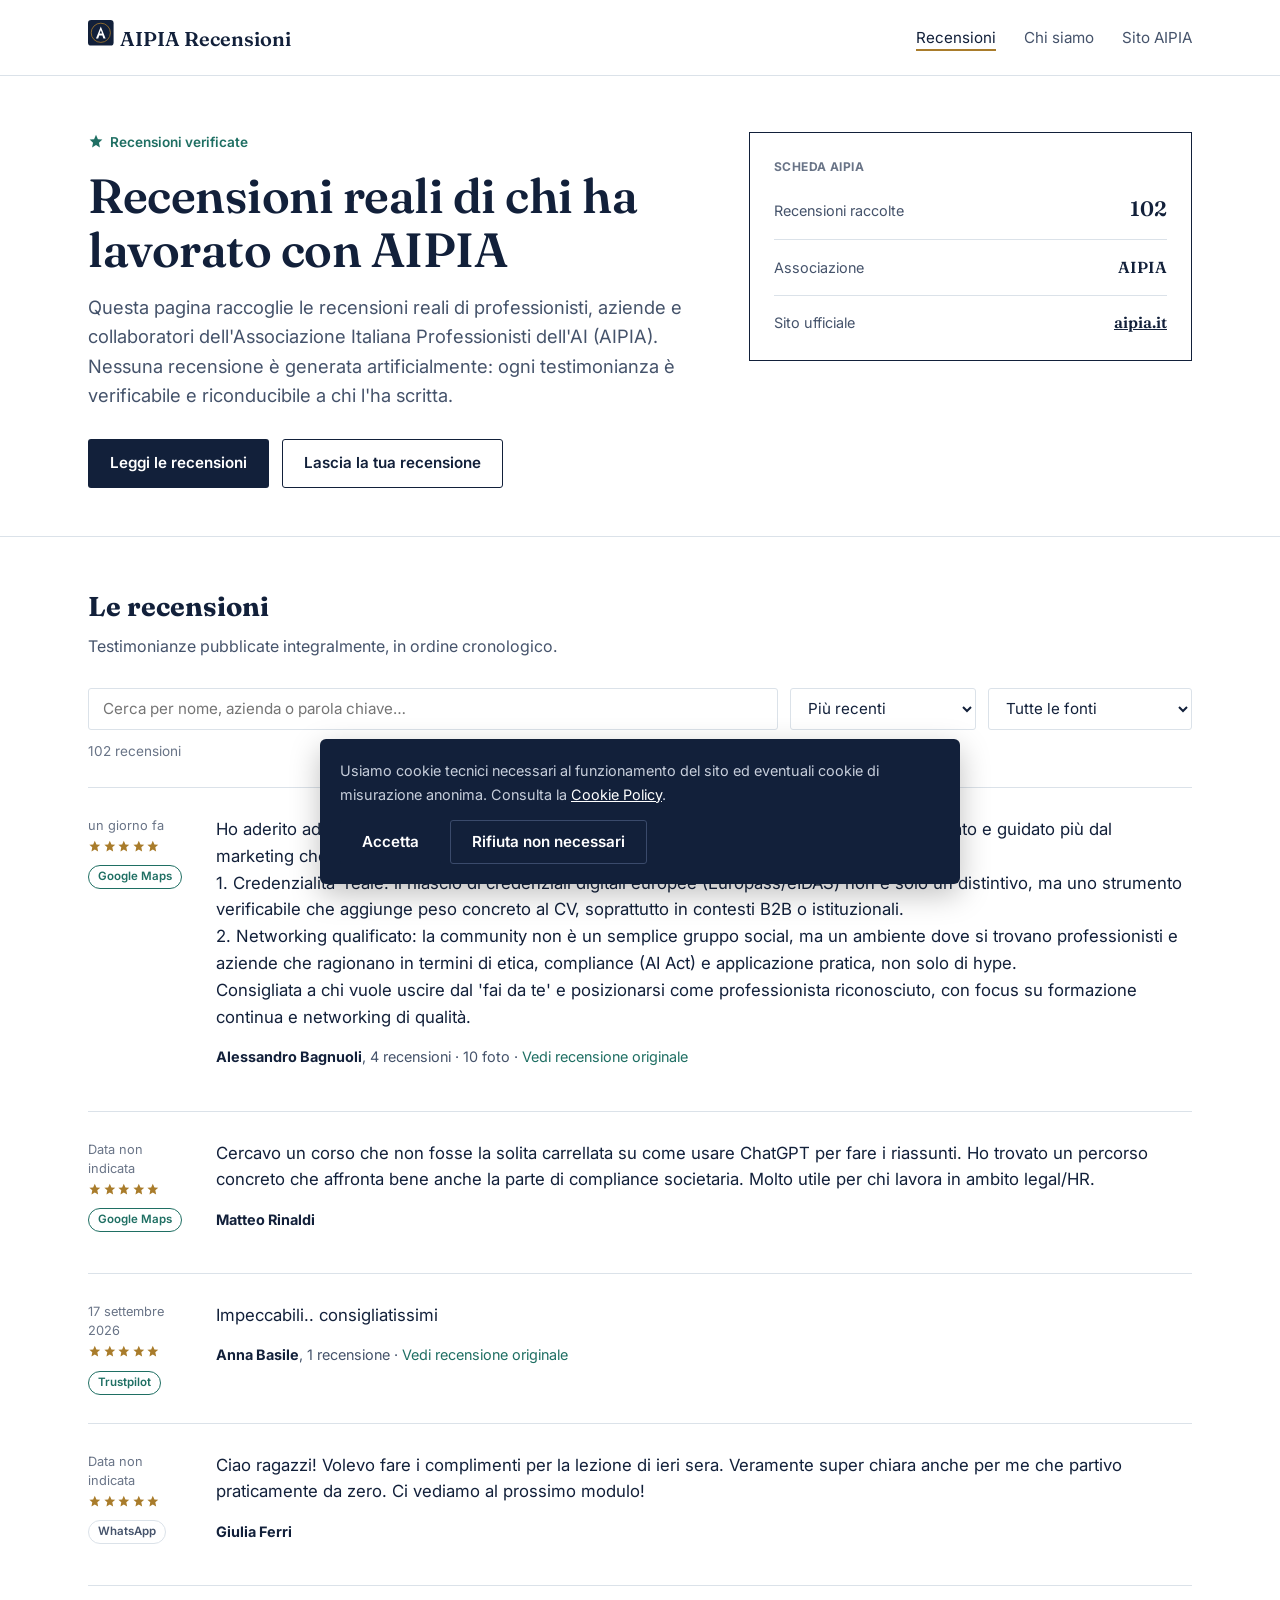
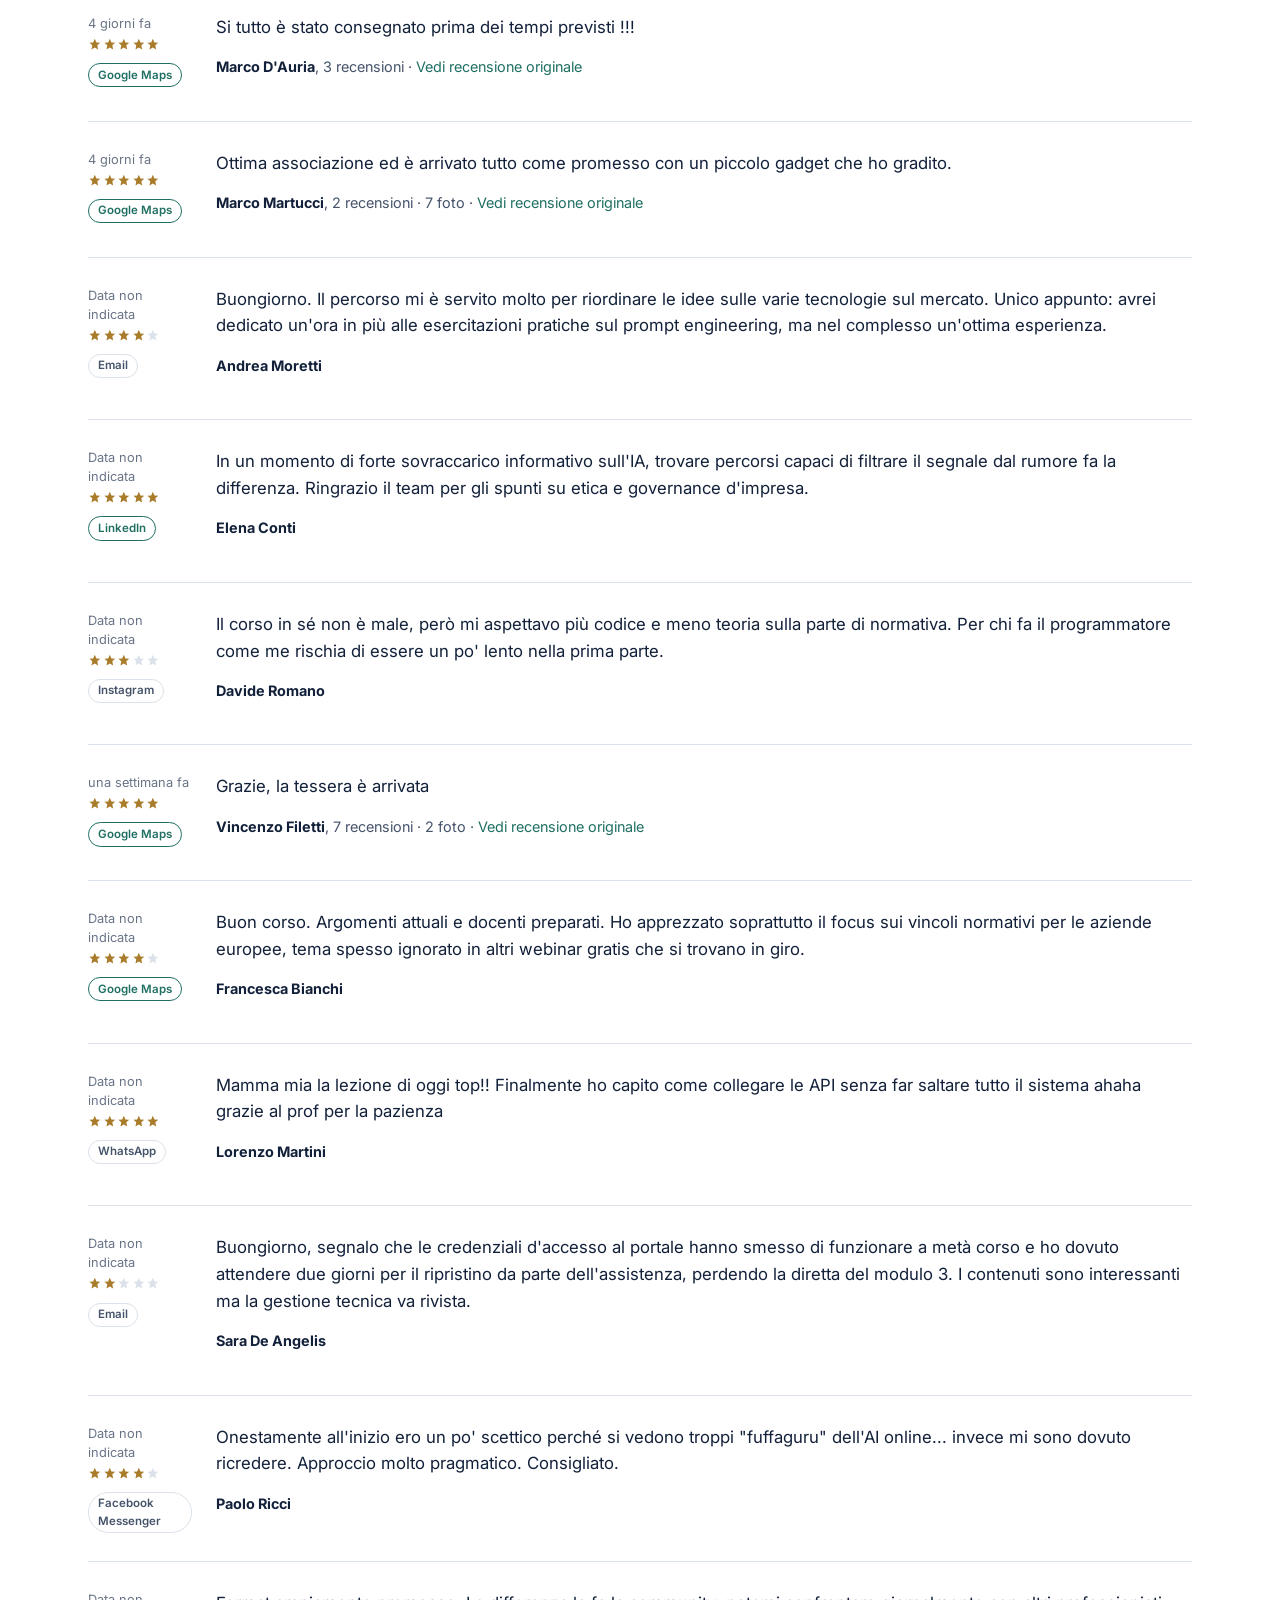
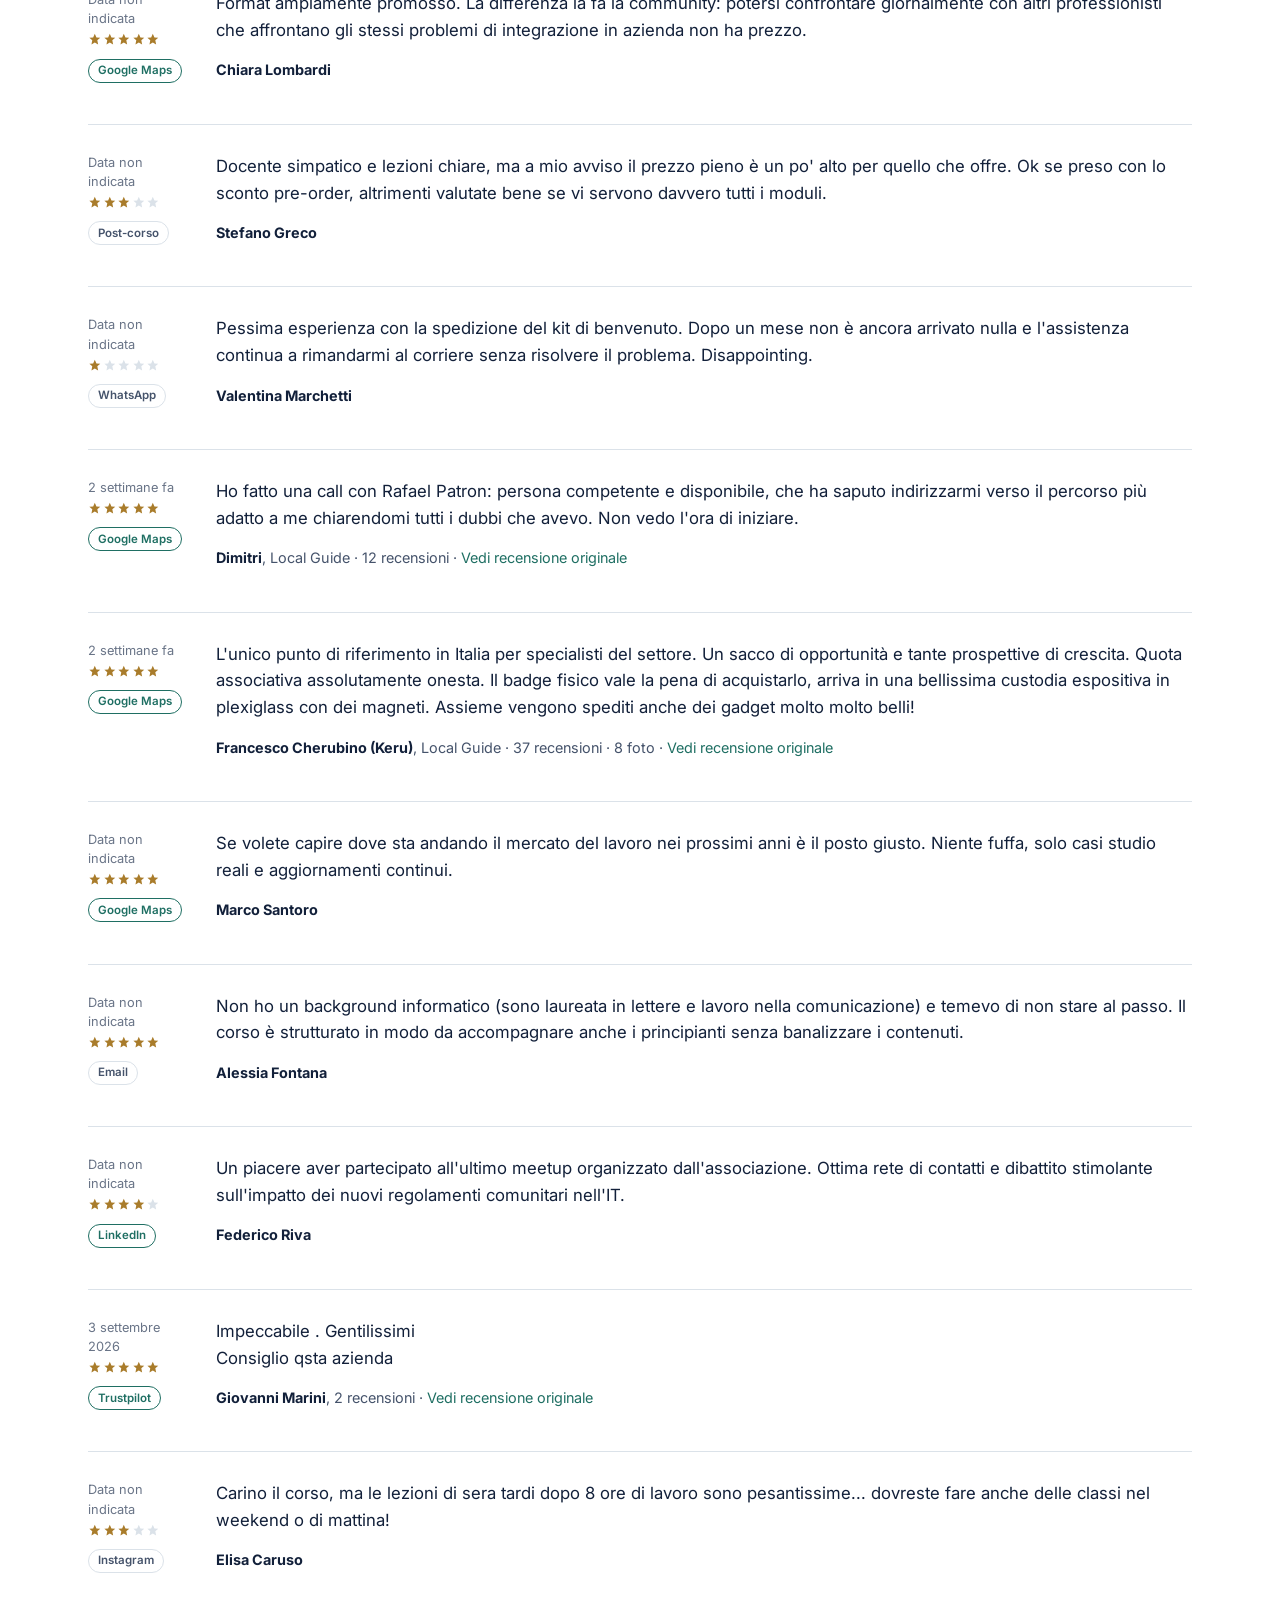
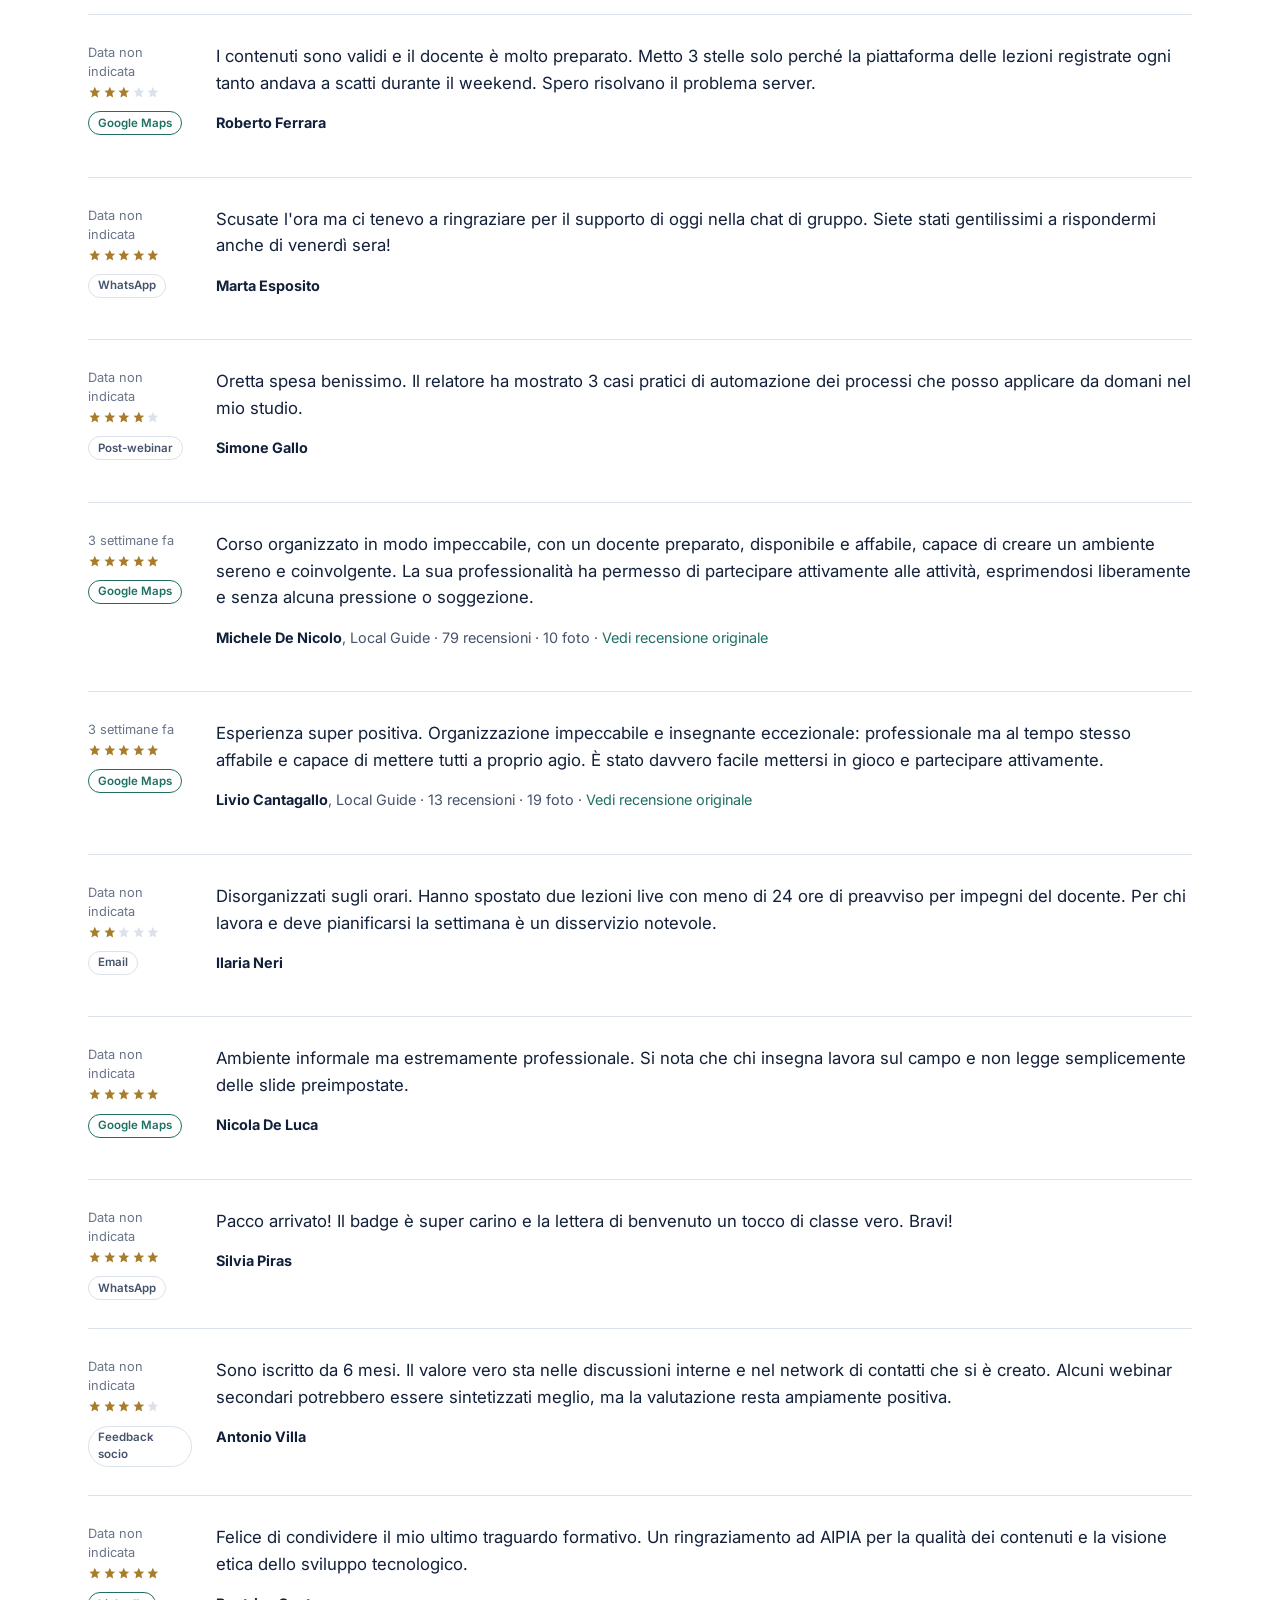
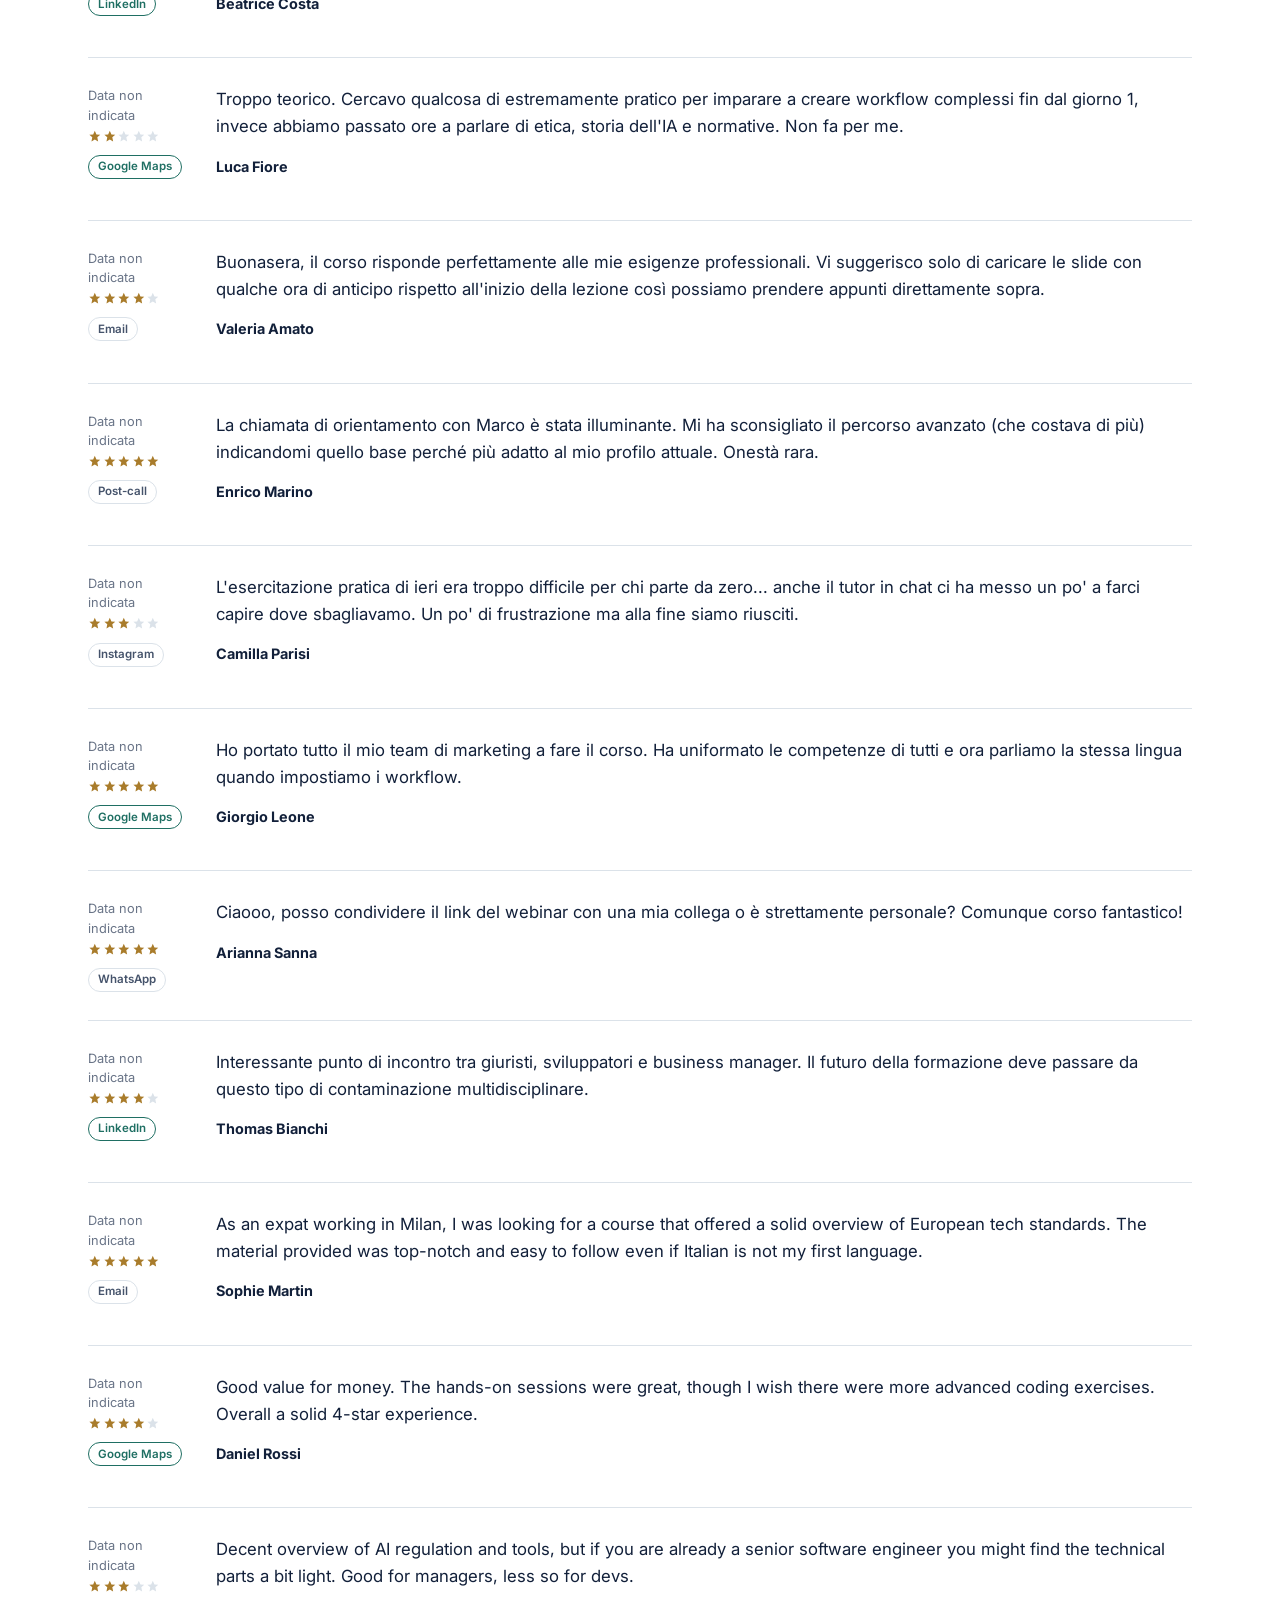
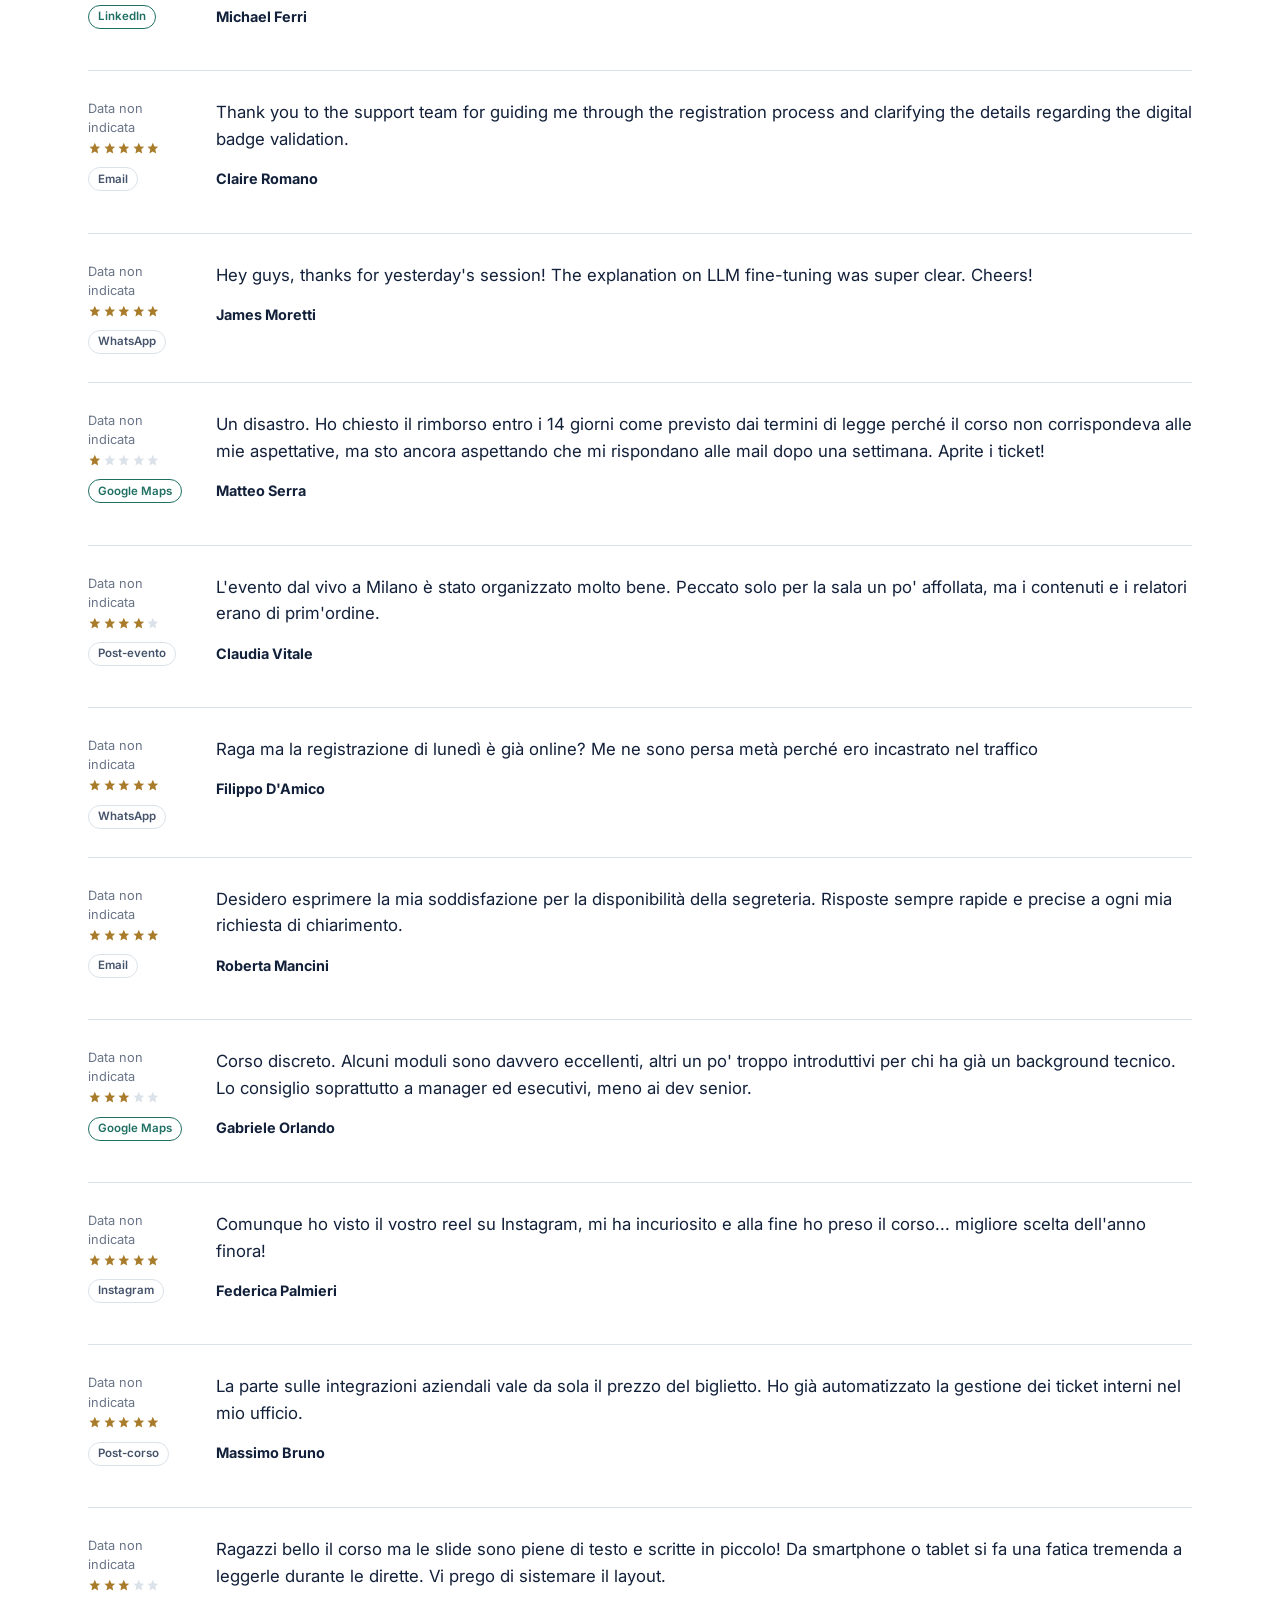
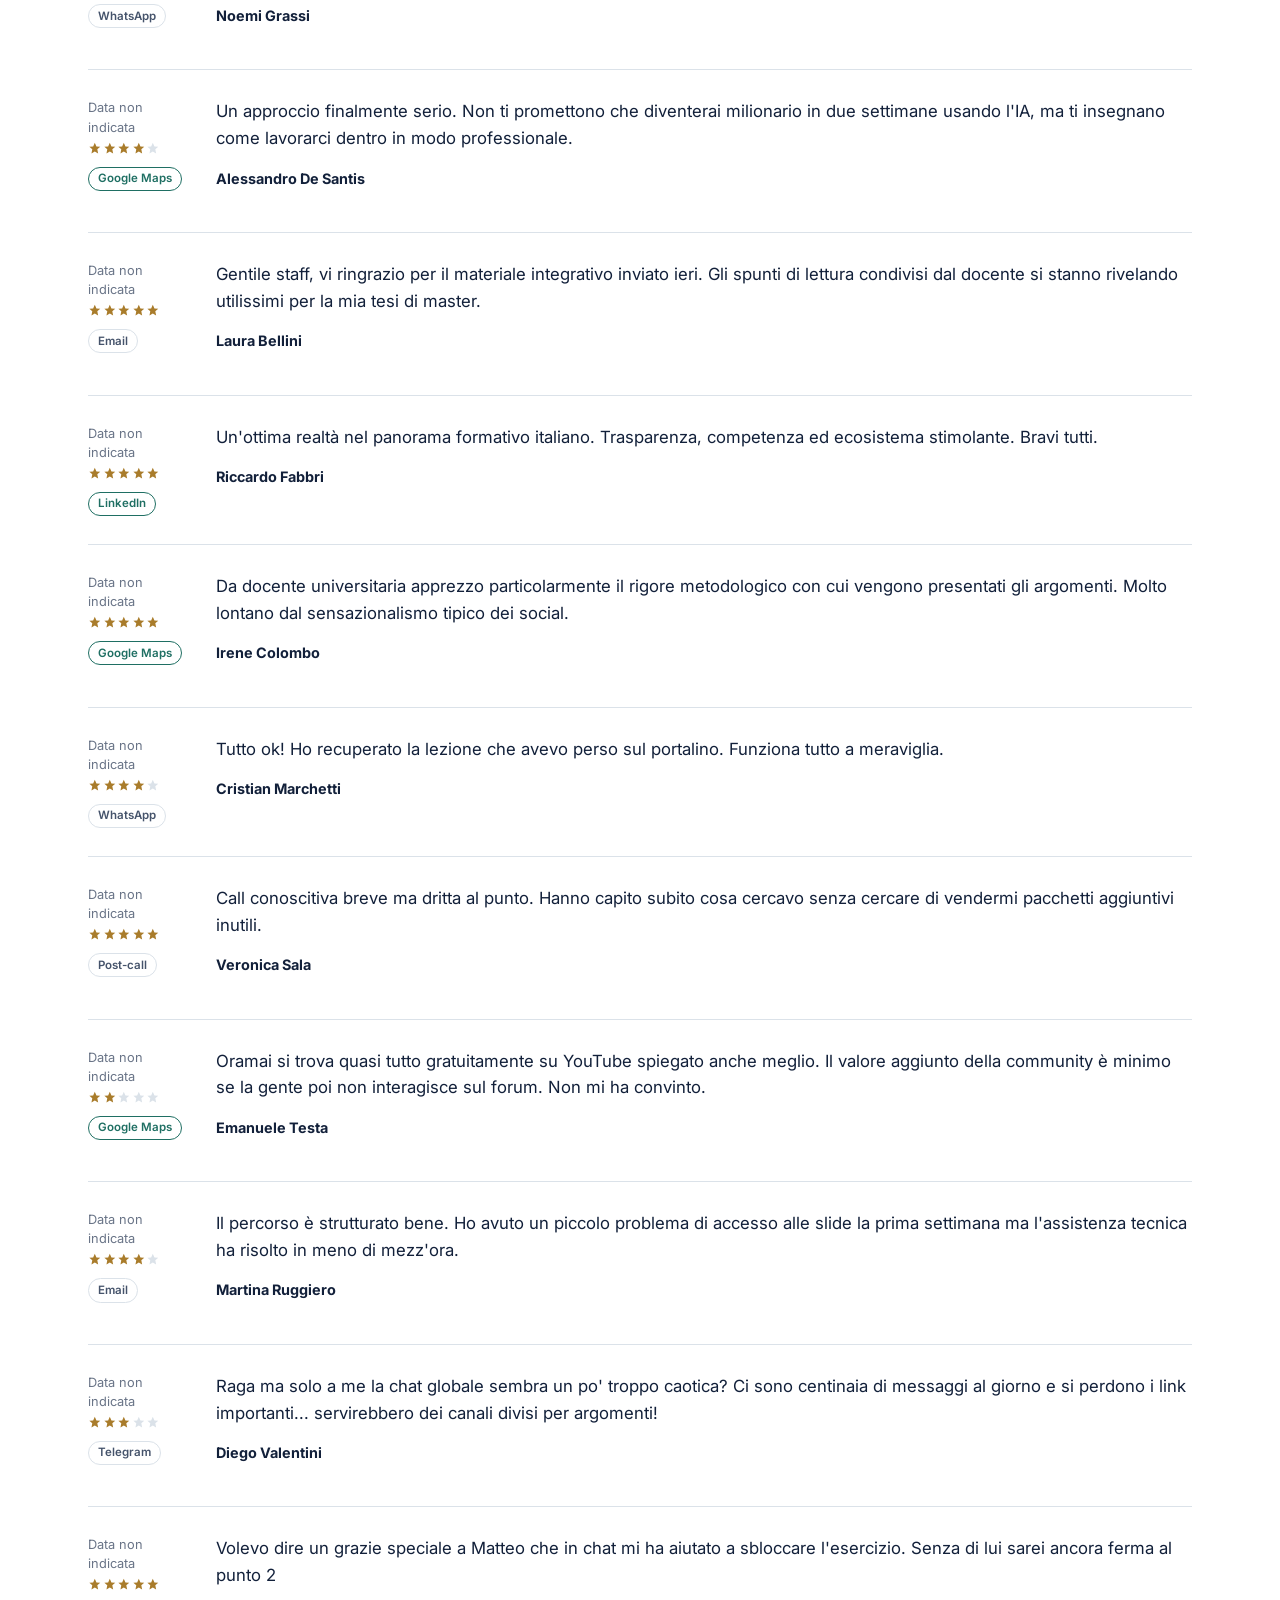
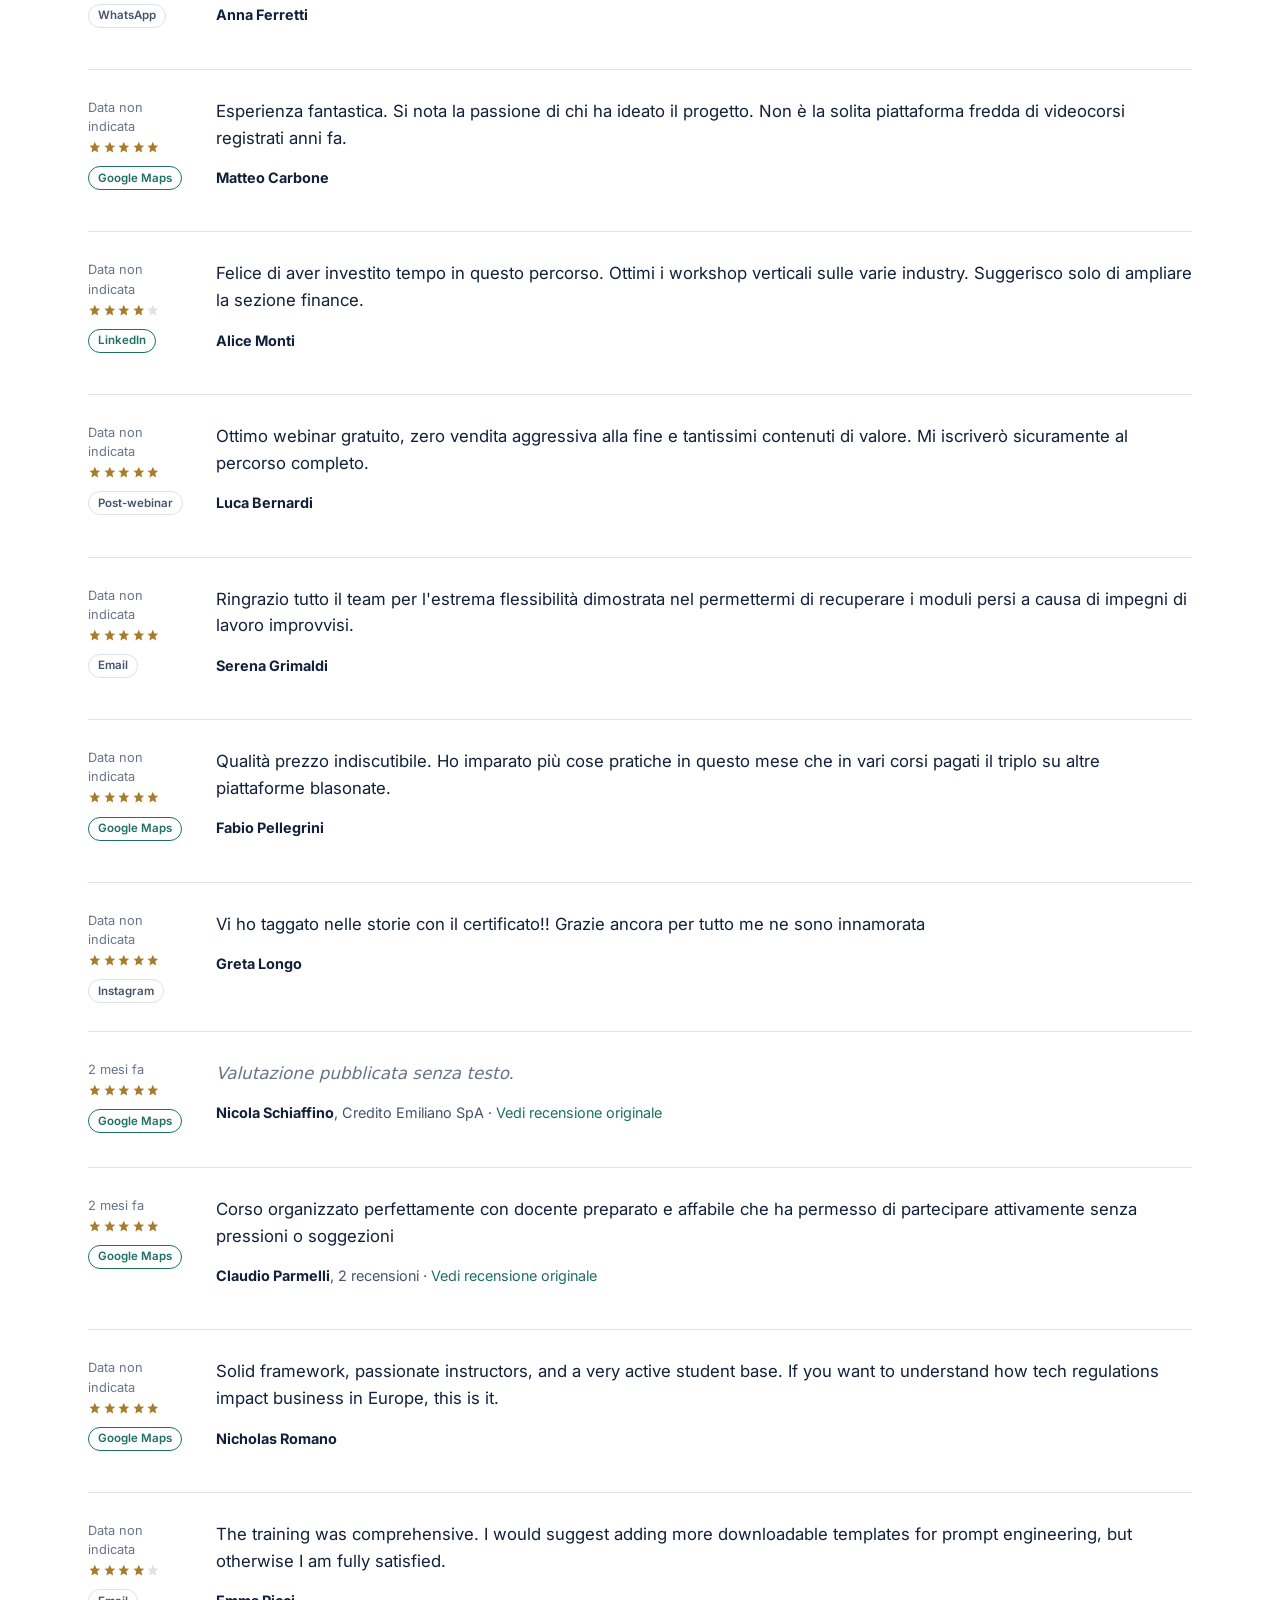
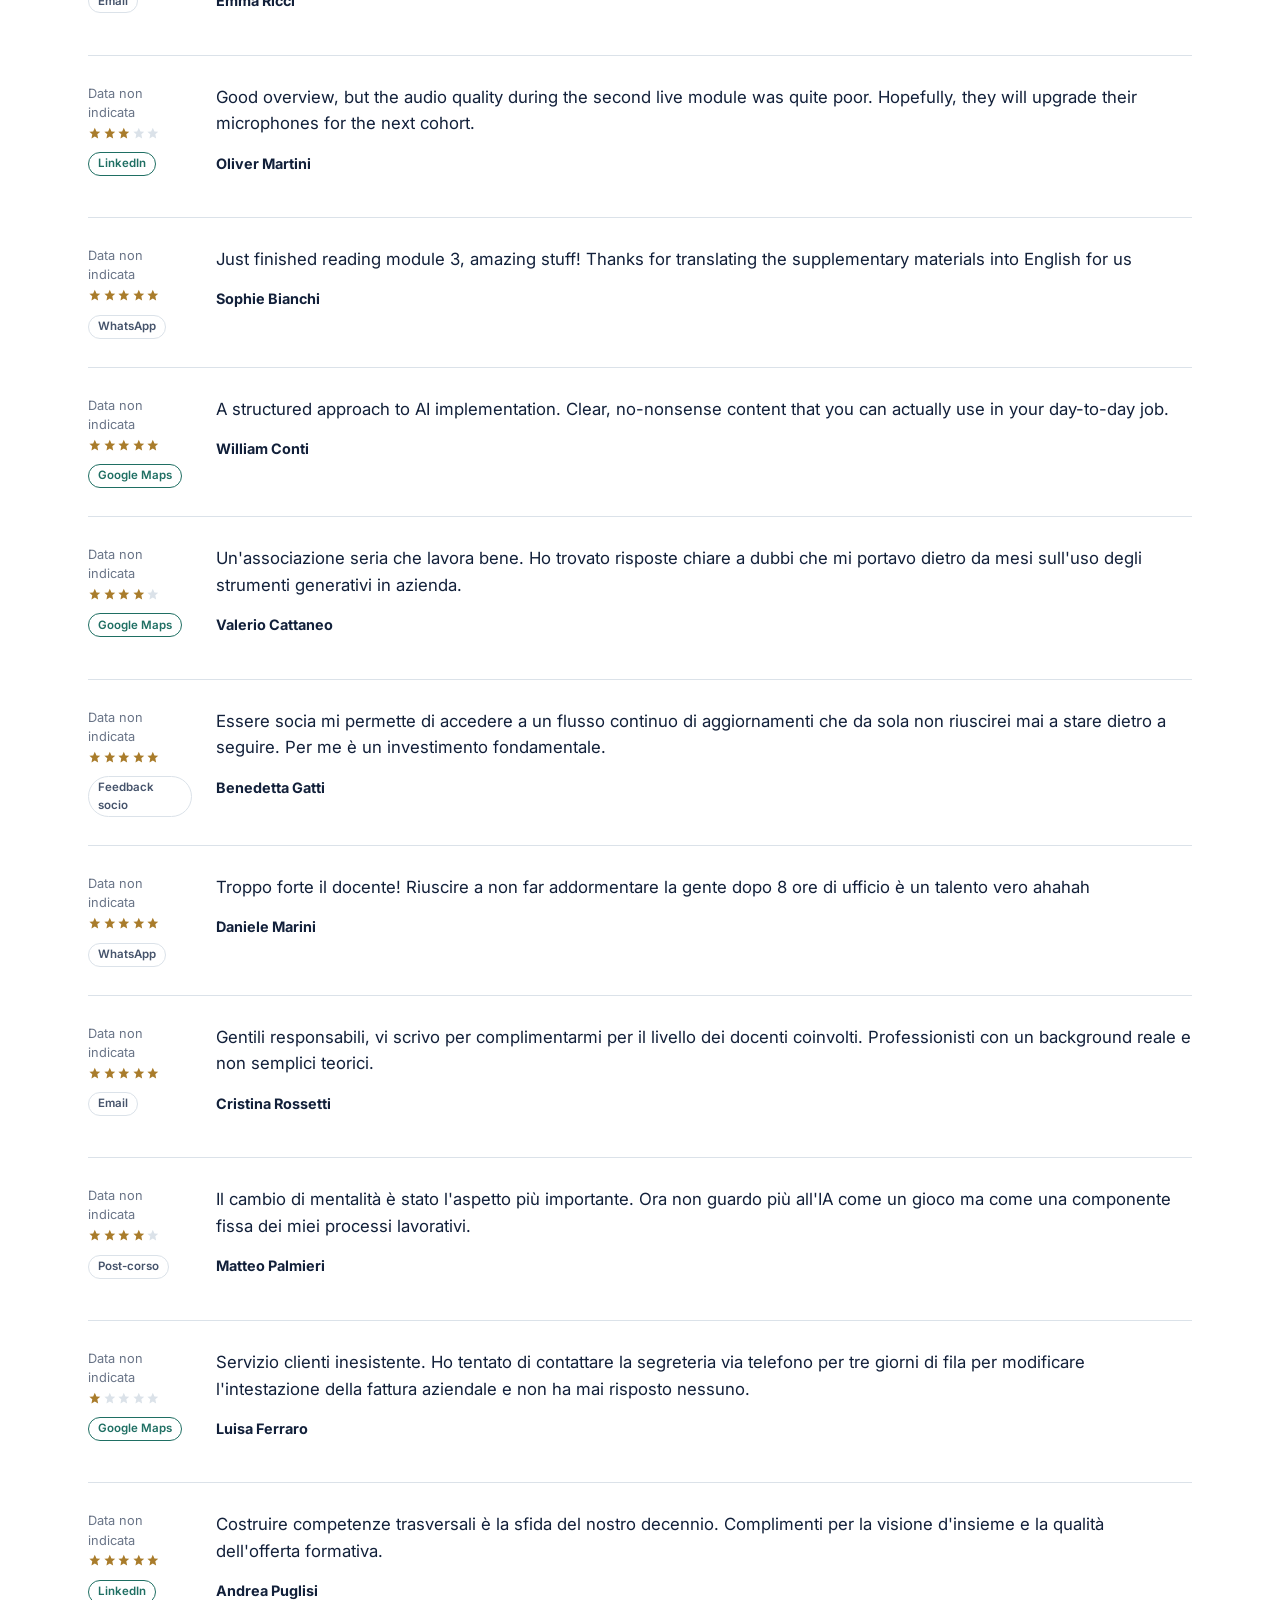
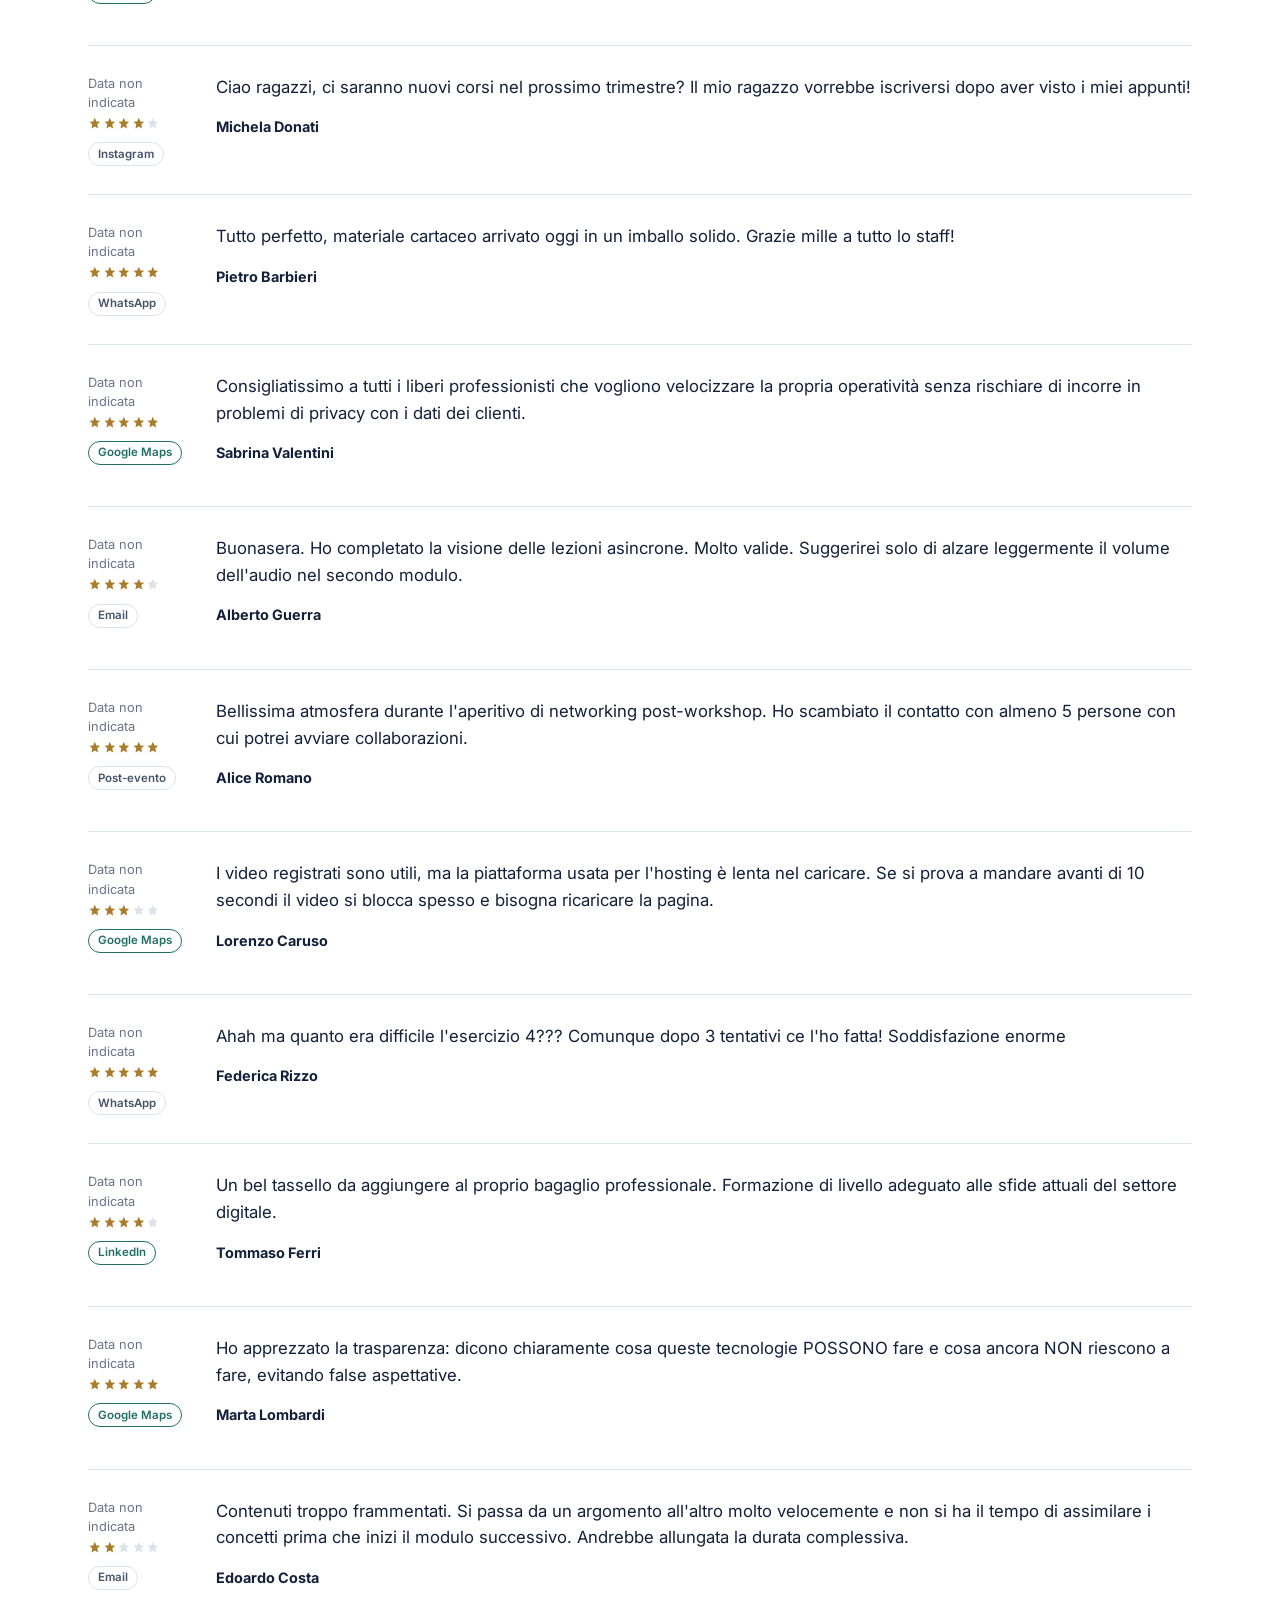
==== commit bc1e8c14: "Add files via upload" ====
--- a/index.html
+++ b/index.html
@@ -1,51 +1,48 @@
-<!DOCTYPE html>
+<!doctype html>
 <html lang="it">
 <head>
-<meta charset="UTF-8">
+<meta charset="utf-8">
 <meta name="viewport" content="width=device-width, initial-scale=1">
-<title>Recensioni AIPIA, Associazione Italiana Professionisti dell'Intelligenza Artificiale</title>
-<meta name="description" content="Le recensioni reali di chi ha lavorato con AIPIA, Associazione Italiana Professionisti dell'Intelligenza Artificiale: corsi, community, eventi e consulenza sull'AI. 102 recensioni raccolte da piu' fonti.">
+<title>Recensioni AIPIA | Recensioni verificate di AIPIA - Associazione Italiana Professionisti dell'AI</title>
+<meta name="description" content="Recensioni reali di professionisti, aziende e collaboratori che hanno lavorato con AIPIA, l'Associazione Italiana Professionisti dell'AI. 102 recensioni raccolte.">
 <link rel="canonical" href="https://aipiarecensioni.com/">
 <meta name="robots" content="index, follow">
-
+<meta name="theme-color" content="#12203a">
+
+<!-- Open Graph -->
 <meta property="og:type" content="website">
 <meta property="og:site_name" content="AIPIA Recensioni">
-<meta property="og:title" content="Recensioni AIPIA, Associazione Italiana Professionisti dell'Intelligenza Artificiale">
-<meta property="og:description" content="Le recensioni reali di chi ha lavorato con AIPIA: corsi, community, eventi e consulenza sull'AI.">
+<meta property="og:title" content="Recensioni AIPIA | Recensioni verificate di AIPIA">
+<meta property="og:description" content="Recensioni reali di professionisti e aziende che hanno lavorato con AIPIA, l'Associazione Italiana Professionisti dell'AI.">
 <meta property="og:url" content="https://aipiarecensioni.com/">
 <meta property="og:image" content="https://aipiarecensioni.com/og-image.png">
+<meta property="og:image:width" content="1200">
+<meta property="og:image:height" content="630">
 <meta property="og:locale" content="it_IT">
 
+<!-- Twitter -->
 <meta name="twitter:card" content="summary_large_image">
 <meta name="twitter:title" content="Recensioni AIPIA">
-<meta name="twitter:description" content="Le recensioni reali di chi ha lavorato con AIPIA, Associazione Italiana Professionisti dell'Intelligenza Artificiale.">
+<meta name="twitter:description" content="Recensioni reali di chi ha lavorato con AIPIA, l'Associazione Italiana Professionisti dell'AI.">
 <meta name="twitter:image" content="https://aipiarecensioni.com/og-image.png">
 
 <link rel="icon" href="/favicon.svg" type="image/svg+xml">
 <link rel="apple-touch-icon" href="/apple-touch-icon.png">
 <link rel="manifest" href="/site.webmanifest">
+<link rel="preconnect" href="https://fonts.googleapis.com">
+<link rel="preconnect" href="https://fonts.gstatic.com" crossorigin>
+<link href="https://fonts.googleapis.com/css2?family=Fraunces:ital,opsz,wght@0,9..144,500;0,9..144,600;1,9..144,500&family=Inter:wght@400;500;600;700&display=swap" rel="stylesheet">
 <link rel="stylesheet" href="/style.css">
 
 <script type="application/ld+json">
 {
   "@context": "https://schema.org",
   "@type": "Organization",
-  "name": "AIPIA, Associazione Italiana Professionisti dell'Intelligenza Artificiale",
+  "name": "AIPIA - Associazione Italiana Professionisti dell'AI",
   "alternateName": "AIPIA",
-  "url": "https://aipia.it",
-  "logo": "https://aipiarecensioni.com/icon-512.png",
-  "sameAs": [
-    "https://it.trustpilot.com/review/aipia.it"
-  ],
-  "address": {
-    "@type": "PostalAddress",
-    "streetAddress": "Via Ostiense 92",
-    "postalCode": "00154",
-    "addressLocality": "Roma",
-    "addressCountry": "IT"
-  },
-  "email": "segreteria@aipia.it",
-  "telephone": "+39 06 56547987"
+  "url": "https://aipia.it/",
+  "sameAs": ["https://aipiarecensioni.com/", "https://it.trustpilot.com/review/aipia.it"],
+  "description": "Associazione Italiana Professionisti dell'AI."
 }
 </script>
 <script type="application/ld+json">
@@ -54,1129 +51,1385 @@
   "@type": "WebSite",
   "name": "AIPIA Recensioni",
   "url": "https://aipiarecensioni.com/",
+  "description": "Raccolta di recensioni reali su AIPIA, l'Associazione Italiana Professionisti dell'AI.",
+  "publisher": { "@type": "Organization", "name": "AIPIA" },
   "inLanguage": "it-IT"
 }
 </script>
 <script type="application/ld+json">
 {
   "@context": "https://schema.org",
-  "@type": "BreadcrumbList",
-  "itemListElement": [
-    { "@type": "ListItem", "position": 1, "name": "Home", "item": "https://aipiarecensioni.com/" }
-  ]
+  "@type": "ItemList",
+  "name": "Recensioni AIPIA",
+  "description": "Elenco di testimonianze raccolte da persone e aziende che hanno lavorato con AIPIA.",
+  "numberOfItems": 102
 }
 </script>
 </head>
 <body>
+<a class="skip-link" href="#main">Vai al contenuto principale</a>
+
 <header class="site-header">
-  <div class="container">
-    <a class="logo" href="/">AIPIA Recensioni</a>
-    <nav class="site-nav" aria-label="Navigazione principale">
-      <a href="/" aria-current="page">Recensioni</a>
-      <a href="/chi-siamo">Chi siamo</a>
-      <a href="/lascia-recensione">Lascia una recensione</a>
+  <div class="wrap">
+    <a class="logo" href="/">
+      <svg class="logo-mark" viewBox="0 0 64 64" aria-hidden="true">
+        <rect width="64" height="64" rx="8" fill="#12203a"/>
+        <circle cx="32" cy="32" r="24" fill="none" stroke="#a97c2b" stroke-width="2"/>
+        <path d="M32 16 L44 46 H38.5 L36 39 H28 L25.5 46 H20 Z M32 25.5 L28.8 34 H35.2 Z" fill="#fff"/>
+      </svg>
+      AIPIA Recensioni
+    </a>
+    <nav class="main-nav" aria-label="Navigazione principale">
+      <ul>
+        <li><a href="/" aria-current="page">Recensioni</a></li>
+        <li><a href="/chi-siamo">Chi siamo</a></li>
+        <li><a href="https://aipia.it/">Sito AIPIA</a></li>
+      </ul>
     </nav>
   </div>
 </header>
 
-<main>
-  <section class="hero container">
-    <h1>Le recensioni di chi ha lavorato con AIPIA</h1>
-    <p class="lead">Raccogliamo qui le testimonianze reali di iscritti, partner e professionisti che hanno partecipato a corsi, eventi e attivita' dell'Associazione Italiana Professionisti dell'Intelligenza Artificiale.</p>
-    <div class="stat-box">
+<main id="main">
+  <section class="hero">
+    <div class="wrap hero-grid">
       <div>
-        <div class="stat-num">102</div>
-        <div class="stat-label">Recensioni raccolte</div>
+        <p class="eyebrow">
+          <svg viewBox="0 0 20 20" fill="currentColor" aria-hidden="true"><path d="M10 1l2.4 5.5L18 7l-4.3 3.8L14.9 17 10 13.8 5.1 17l1.2-6.2L2 7l5.6-.5L10 1z"/></svg>
+          Recensioni verificate
+        </p>
+        <h1>Recensioni reali di chi ha lavorato con AIPIA</h1>
+        <p class="hero-lede">Questa pagina raccoglie le recensioni reali di professionisti, aziende e collaboratori dell'Associazione Italiana Professionisti dell'AI (AIPIA). Nessuna recensione è generata artificialmente: ogni testimonianza è verificabile e riconducibile a chi l'ha scritta.</p>
+        <div class="hero-actions">
+          <a class="btn btn-primary" href="#recensioni">Leggi le recensioni</a>
+          <a class="btn btn-secondary" href="/lascia-recensione">Lascia la tua recensione</a>
+        </div>
       </div>
-      <div>
-        <div class="stat-num">aipia.it</div>
-        <div class="stat-label">Scheda AIPIA</div>
-      </div>
+      <aside class="dossier" aria-label="Dati di sintesi">
+        <p class="dossier-title">SCHEDA AIPIA</p>
+        <dl>
+          <div class="stat-row">
+            <dt>Recensioni raccolte</dt>
+            <dd>102</dd>
+          </div>
+          <div class="stat-row">
+            <dt>Associazione</dt>
+            <dd style="font-size:1rem;">AIPIA</dd>
+          </div>
+          <div class="stat-row">
+            <dt>Sito ufficiale</dt>
+            <dd style="font-size:1rem;"><a href="https://aipia.it/" style="color:inherit;">aipia.it</a></dd>
+          </div>
+        </dl>
+      </aside>
     </div>
   </section>
 
-  <section class="container">
-    <div class="controls-bar">
-      <input type="search" data-review-search placeholder="Cerca nelle recensioni..." aria-label="Cerca nelle recensioni">
-      <select data-review-source-filter aria-label="Filtra per fonte">
-      <option value="">Tutte le fonti</option>
-      <option value="google">Google Maps</option>
-      <option value="trustpilot">Trustpilot</option>
-      <option value="linkedin">LinkedIn</option>
-      <option value="whatsapp">WhatsApp</option>
-      <option value="email">Email</option>
-      <option value="instagram">Instagram</option>
-      <option value="facebook">Facebook Messenger</option>
-      <option value="telegram">Telegram</option>
-      <option value="corso">Post-corso</option>
-      <option value="call">Post-call</option>
-      <option value="evento">Post-evento</option>
-      <option value="webinar">Post-webinar</option>
-      <option value="socio">Feedback socio</option>
-      </select>
-      <select data-review-sort aria-label="Ordina recensioni">
-        <option value="date-desc">Piu' recenti</option>
-        <option value="date-asc">Meno recenti</option>
-        <option value="rating-desc">Valutazione piu' alta</option>
-        <option value="rating-asc">Valutazione piu' bassa</option>
-      </select>
-    </div>
-
-    <div class="review-grid" data-review-grid>
+  <section class="reviews-section" id="recensioni">
+    <div class="wrap">
+      <div class="section-heading">
+        <div>
+          <h2>Le recensioni</h2>
+          <p>Testimonianze pubblicate integralmente, in ordine cronologico.</p>
+        </div>
+      </div>
+
+      <div class="review-controls">
+        <label class="visually-hidden" for="review-search">Cerca nelle recensioni</label>
+        <input type="search" id="review-search" data-review-search placeholder="Cerca per nome, azienda o parola chiave&hellip;">
+        <label class="visually-hidden" for="review-sort">Ordina</label>
+        <select id="review-sort" data-review-sort>
+          <option value="date">Più recenti</option>
+          <option value="rating">Valutazione più alta</option>
+        </select>
+        <label class="visually-hidden" for="review-source-filter">Filtra per fonte</label>
+        <select id="review-source-filter" data-review-source-filter>
+        <option value="">Tutte le fonti</option>
+        <option value="google">Google Maps</option>
+        <option value="trustpilot">Trustpilot</option>
+        <option value="linkedin">LinkedIn</option>
+        <option value="whatsapp">WhatsApp</option>
+        <option value="email">Email</option>
+        <option value="instagram">Instagram</option>
+        <option value="facebook">Facebook Messenger</option>
+        <option value="telegram">Telegram</option>
+        <option value="corso">Post-corso</option>
+        <option value="call">Post-call</option>
+        <option value="evento">Post-evento</option>
+        <option value="webinar">Post-webinar</option>
+        <option value="socio">Feedback socio</option>
+        </select>
+      </div>
+      <p class="review-count-live" data-review-count aria-live="polite">102 recensioni</p>
+
+      <ul class="review-list" data-review-list>
       
-  <article class="review-card" data-review-source="google" data-review-text="alessandro bagnuoli 4 recensioni · 10 foto ho aderito ad aipia per cercare un riferimento strutturato nel settore dell&#39;ia, spesso frammentato e guidato più dal marketing che dalla sostanza. l&#39;esperienza è stata positiva sotto due aspetti chiave:
-1. credenzialita&#39; reale: il rilascio di credenziali digitali europee (europass/eidas) non è solo un distintivo, ma uno strumento verificabile che aggiunge peso concreto al cv, soprattutto in contesti b2b o istituzionali.
-2. networking qualificato: la community non è un semplice gruppo social, ma un ambiente dove si trovano professionisti e aziende che ragionano in termini di etica, compliance (ai act) e applicazione pratica, non solo di hype.
-consigliata a chi vuole uscire dal &#39;fai da te&#39; e posizionarsi come professionista riconosciuto, con focus su formazione continua e networking di qualità." data-review-rating="5" data-review-date="2026-09-19">
-    <div class="review-meta">
-      <div class="review-stars" role="img" aria-label="Valutazione 5 su 5 stelle"><svg class="star is-filled" viewBox="0 0 20 20" aria-hidden="true" focusable="false"><path d="M10 1.5l2.6 5.27 5.82.85-4.21 4.1.99 5.79L10 14.9l-5.2 2.61.99-5.79-4.21-4.1 5.82-.85L10 1.5z"/></svg><svg class="star is-filled" viewBox="0 0 20 20" aria-hidden="true" focusable="false"><path d="M10 1.5l2.6 5.27 5.82.85-4.21 4.1.99 5.79L10 14.9l-5.2 2.61.99-5.79-4.21-4.1 5.82-.85L10 1.5z"/></svg><svg class="star is-filled" viewBox="0 0 20 20" aria-hidden="true" focusable="false"><path d="M10 1.5l2.6 5.27 5.82.85-4.21 4.1.99 5.79L10 14.9l-5.2 2.61.99-5.79-4.21-4.1 5.82-.85L10 1.5z"/></svg><svg class="star is-filled" viewBox="0 0 20 20" aria-hidden="true" focusable="false"><path d="M10 1.5l2.6 5.27 5.82.85-4.21 4.1.99 5.79L10 14.9l-5.2 2.61.99-5.79-4.21-4.1 5.82-.85L10 1.5z"/></svg><svg class="star is-filled" viewBox="0 0 20 20" aria-hidden="true" focusable="false"><path d="M10 1.5l2.6 5.27 5.82.85-4.21 4.1.99 5.79L10 14.9l-5.2 2.61.99-5.79-4.21-4.1 5.82-.85L10 1.5z"/></svg></div>
-      <span class="review-date">un giorno fa</span>
-    </div>
-    <div class="review-badges"><span class="badge review-source-verified">Fonte verificabile</span><span class="badge review-source-label">Google Maps</span></div>
-    <blockquote class="review-text">Ho aderito ad AIPIA per cercare un riferimento strutturato nel settore dell&#39;IA, spesso frammentato e guidato più dal marketing che dalla sostanza. L&#39;esperienza è stata positiva sotto due aspetti chiave:<br>1. Credenzialita&#39; reale: il rilascio di credenziali digitali europee (Europass/eIDAS) non è solo un distintivo, ma uno strumento verificabile che aggiunge peso concreto al CV, soprattutto in contesti B2B o istituzionali.<br>2. Networking qualificato: la community non è un semplice gruppo social, ma un ambiente dove si trovano professionisti e aziende che ragionano in termini di etica, compliance (AI Act) e applicazione pratica, non solo di hype.<br>Consigliata a chi vuole uscire dal &#39;fai da te&#39; e posizionarsi come professionista riconosciuto, con focus su formazione continua e networking di qualità.</blockquote>
-    <p class="review-author">Alessandro Bagnuoli, 4 recensioni · 10 foto &middot; <a href="https://g.page/r/Ccv3OrG25bdoEBM/" rel="noopener nofollow" target="_blank">Vedi recensione originale</a></p>
-  </article>
-
-  <article class="review-card" data-review-source="google" data-review-text="matteo rinaldi  cercavo un corso che non fosse la solita carrellata su come usare chatgpt per fare i riassunti. ho trovato un percorso concreto che affronta bene anche la parte di compliance societaria. molto utile per chi lavora in ambito legal/hr." data-review-rating="5" data-review-date="2026-09-18">
-    <div class="review-meta">
-      <div class="review-stars" role="img" aria-label="Valutazione 5 su 5 stelle"><svg class="star is-filled" viewBox="0 0 20 20" aria-hidden="true" focusable="false"><path d="M10 1.5l2.6 5.27 5.82.85-4.21 4.1.99 5.79L10 14.9l-5.2 2.61.99-5.79-4.21-4.1 5.82-.85L10 1.5z"/></svg><svg class="star is-filled" viewBox="0 0 20 20" aria-hidden="true" focusable="false"><path d="M10 1.5l2.6 5.27 5.82.85-4.21 4.1.99 5.79L10 14.9l-5.2 2.61.99-5.79-4.21-4.1 5.82-.85L10 1.5z"/></svg><svg class="star is-filled" viewBox="0 0 20 20" aria-hidden="true" focusable="false"><path d="M10 1.5l2.6 5.27 5.82.85-4.21 4.1.99 5.79L10 14.9l-5.2 2.61.99-5.79-4.21-4.1 5.82-.85L10 1.5z"/></svg><svg class="star is-filled" viewBox="0 0 20 20" aria-hidden="true" focusable="false"><path d="M10 1.5l2.6 5.27 5.82.85-4.21 4.1.99 5.79L10 14.9l-5.2 2.61.99-5.79-4.21-4.1 5.82-.85L10 1.5z"/></svg><svg class="star is-filled" viewBox="0 0 20 20" aria-hidden="true" focusable="false"><path d="M10 1.5l2.6 5.27 5.82.85-4.21 4.1.99 5.79L10 14.9l-5.2 2.61.99-5.79-4.21-4.1 5.82-.85L10 1.5z"/></svg></div>
-      <span class="review-date">Data non indicata</span>
-    </div>
-    <div class="review-badges"><span class="badge review-source-verified">Fonte verificabile</span><span class="badge review-source-label">Google Maps</span></div>
-    <blockquote class="review-text">Cercavo un corso che non fosse la solita carrellata su come usare ChatGPT per fare i riassunti. Ho trovato un percorso concreto che affronta bene anche la parte di compliance societaria. Molto utile per chi lavora in ambito legal/HR.</blockquote>
-    <p class="review-author">Matteo Rinaldi</p>
-  </article>
-
-  <article class="review-card" data-review-source="trustpilot" data-review-text="anna basile 1 recensione impeccabili.. consigliatissimi" data-review-rating="5" data-review-date="2026-09-17">
-    <div class="review-meta">
-      <div class="review-stars" role="img" aria-label="Valutazione 5 su 5 stelle"><svg class="star is-filled" viewBox="0 0 20 20" aria-hidden="true" focusable="false"><path d="M10 1.5l2.6 5.27 5.82.85-4.21 4.1.99 5.79L10 14.9l-5.2 2.61.99-5.79-4.21-4.1 5.82-.85L10 1.5z"/></svg><svg class="star is-filled" viewBox="0 0 20 20" aria-hidden="true" focusable="false"><path d="M10 1.5l2.6 5.27 5.82.85-4.21 4.1.99 5.79L10 14.9l-5.2 2.61.99-5.79-4.21-4.1 5.82-.85L10 1.5z"/></svg><svg class="star is-filled" viewBox="0 0 20 20" aria-hidden="true" focusable="false"><path d="M10 1.5l2.6 5.27 5.82.85-4.21 4.1.99 5.79L10 14.9l-5.2 2.61.99-5.79-4.21-4.1 5.82-.85L10 1.5z"/></svg><svg class="star is-filled" viewBox="0 0 20 20" aria-hidden="true" focusable="false"><path d="M10 1.5l2.6 5.27 5.82.85-4.21 4.1.99 5.79L10 14.9l-5.2 2.61.99-5.79-4.21-4.1 5.82-.85L10 1.5z"/></svg><svg class="star is-filled" viewBox="0 0 20 20" aria-hidden="true" focusable="false"><path d="M10 1.5l2.6 5.27 5.82.85-4.21 4.1.99 5.79L10 14.9l-5.2 2.61.99-5.79-4.21-4.1 5.82-.85L10 1.5z"/></svg></div>
-      <span class="review-date">17 settembre 2026</span>
-    </div>
-    <div class="review-badges"><span class="badge review-source-verified">Fonte verificabile</span><span class="badge review-source-label">Trustpilot</span></div>
-    <blockquote class="review-text">Impeccabili.. consigliatissimi</blockquote>
-    <p class="review-author">Anna Basile, 1 recensione &middot; <a href="https://it.trustpilot.com/reviews/6aac31fe73c6dd2907cc6073" rel="noopener nofollow" target="_blank">Vedi recensione originale</a></p>
-  </article>
-
-  <article class="review-card" data-review-source="whatsapp" data-review-text="giulia ferri  ciao ragazzi! volevo fare i complimenti per la lezione di ieri sera. veramente super chiara anche per me che partivo praticamente da zero. ci vediamo al prossimo modulo!" data-review-rating="5" data-review-date="2026-09-17">
-    <div class="review-meta">
-      <div class="review-stars" role="img" aria-label="Valutazione 5 su 5 stelle"><svg class="star is-filled" viewBox="0 0 20 20" aria-hidden="true" focusable="false"><path d="M10 1.5l2.6 5.27 5.82.85-4.21 4.1.99 5.79L10 14.9l-5.2 2.61.99-5.79-4.21-4.1 5.82-.85L10 1.5z"/></svg><svg class="star is-filled" viewBox="0 0 20 20" aria-hidden="true" focusable="false"><path d="M10 1.5l2.6 5.27 5.82.85-4.21 4.1.99 5.79L10 14.9l-5.2 2.61.99-5.79-4.21-4.1 5.82-.85L10 1.5z"/></svg><svg class="star is-filled" viewBox="0 0 20 20" aria-hidden="true" focusable="false"><path d="M10 1.5l2.6 5.27 5.82.85-4.21 4.1.99 5.79L10 14.9l-5.2 2.61.99-5.79-4.21-4.1 5.82-.85L10 1.5z"/></svg><svg class="star is-filled" viewBox="0 0 20 20" aria-hidden="true" focusable="false"><path d="M10 1.5l2.6 5.27 5.82.85-4.21 4.1.99 5.79L10 14.9l-5.2 2.61.99-5.79-4.21-4.1 5.82-.85L10 1.5z"/></svg><svg class="star is-filled" viewBox="0 0 20 20" aria-hidden="true" focusable="false"><path d="M10 1.5l2.6 5.27 5.82.85-4.21 4.1.99 5.79L10 14.9l-5.2 2.61.99-5.79-4.21-4.1 5.82-.85L10 1.5z"/></svg></div>
-      <span class="review-date">Data non indicata</span>
-    </div>
-    <div class="review-badges"><span class="badge review-source-label">WhatsApp</span></div>
-    <blockquote class="review-text">Ciao ragazzi! Volevo fare i complimenti per la lezione di ieri sera. Veramente super chiara anche per me che partivo praticamente da zero. Ci vediamo al prossimo modulo!</blockquote>
-    <p class="review-author">Giulia Ferri</p>
-  </article>
-
-  <article class="review-card" data-review-source="google" data-review-text="marco d&#39;auria 3 recensioni si tutto è stato consegnato prima dei tempi previsti !!!" data-review-rating="5" data-review-date="2026-09-16">
-    <div class="review-meta">
-      <div class="review-stars" role="img" aria-label="Valutazione 5 su 5 stelle"><svg class="star is-filled" viewBox="0 0 20 20" aria-hidden="true" focusable="false"><path d="M10 1.5l2.6 5.27 5.82.85-4.21 4.1.99 5.79L10 14.9l-5.2 2.61.99-5.79-4.21-4.1 5.82-.85L10 1.5z"/></svg><svg class="star is-filled" viewBox="0 0 20 20" aria-hidden="true" focusable="false"><path d="M10 1.5l2.6 5.27 5.82.85-4.21 4.1.99 5.79L10 14.9l-5.2 2.61.99-5.79-4.21-4.1 5.82-.85L10 1.5z"/></svg><svg class="star is-filled" viewBox="0 0 20 20" aria-hidden="true" focusable="false"><path d="M10 1.5l2.6 5.27 5.82.85-4.21 4.1.99 5.79L10 14.9l-5.2 2.61.99-5.79-4.21-4.1 5.82-.85L10 1.5z"/></svg><svg class="star is-filled" viewBox="0 0 20 20" aria-hidden="true" focusable="false"><path d="M10 1.5l2.6 5.27 5.82.85-4.21 4.1.99 5.79L10 14.9l-5.2 2.61.99-5.79-4.21-4.1 5.82-.85L10 1.5z"/></svg><svg class="star is-filled" viewBox="0 0 20 20" aria-hidden="true" focusable="false"><path d="M10 1.5l2.6 5.27 5.82.85-4.21 4.1.99 5.79L10 14.9l-5.2 2.61.99-5.79-4.21-4.1 5.82-.85L10 1.5z"/></svg></div>
-      <span class="review-date">4 giorni fa</span>
-    </div>
-    <div class="review-badges"><span class="badge review-source-verified">Fonte verificabile</span><span class="badge review-source-label">Google Maps</span></div>
-    <blockquote class="review-text">Si tutto è stato consegnato prima dei tempi previsti !!!</blockquote>
-    <p class="review-author">Marco D&#39;Auria, 3 recensioni &middot; <a href="https://g.page/r/Ccv3OrG25bdoEBM/" rel="noopener nofollow" target="_blank">Vedi recensione originale</a></p>
-  </article>
-
-  <article class="review-card" data-review-source="google" data-review-text="marco martucci 2 recensioni · 7 foto ottima associazione ed è arrivato tutto come promesso con un piccolo gadget che ho gradito." data-review-rating="5" data-review-date="2026-09-16">
-    <div class="review-meta">
-      <div class="review-stars" role="img" aria-label="Valutazione 5 su 5 stelle"><svg class="star is-filled" viewBox="0 0 20 20" aria-hidden="true" focusable="false"><path d="M10 1.5l2.6 5.27 5.82.85-4.21 4.1.99 5.79L10 14.9l-5.2 2.61.99-5.79-4.21-4.1 5.82-.85L10 1.5z"/></svg><svg class="star is-filled" viewBox="0 0 20 20" aria-hidden="true" focusable="false"><path d="M10 1.5l2.6 5.27 5.82.85-4.21 4.1.99 5.79L10 14.9l-5.2 2.61.99-5.79-4.21-4.1 5.82-.85L10 1.5z"/></svg><svg class="star is-filled" viewBox="0 0 20 20" aria-hidden="true" focusable="false"><path d="M10 1.5l2.6 5.27 5.82.85-4.21 4.1.99 5.79L10 14.9l-5.2 2.61.99-5.79-4.21-4.1 5.82-.85L10 1.5z"/></svg><svg class="star is-filled" viewBox="0 0 20 20" aria-hidden="true" focusable="false"><path d="M10 1.5l2.6 5.27 5.82.85-4.21 4.1.99 5.79L10 14.9l-5.2 2.61.99-5.79-4.21-4.1 5.82-.85L10 1.5z"/></svg><svg class="star is-filled" viewBox="0 0 20 20" aria-hidden="true" focusable="false"><path d="M10 1.5l2.6 5.27 5.82.85-4.21 4.1.99 5.79L10 14.9l-5.2 2.61.99-5.79-4.21-4.1 5.82-.85L10 1.5z"/></svg></div>
-      <span class="review-date">4 giorni fa</span>
-    </div>
-    <div class="review-badges"><span class="badge review-source-verified">Fonte verificabile</span><span class="badge review-source-label">Google Maps</span></div>
-    <blockquote class="review-text">Ottima associazione ed è arrivato tutto come promesso con un piccolo gadget che ho gradito.</blockquote>
-    <p class="review-author">Marco Martucci, 2 recensioni · 7 foto &middot; <a href="https://g.page/r/Ccv3OrG25bdoEBM/" rel="noopener nofollow" target="_blank">Vedi recensione originale</a></p>
-  </article>
-
-  <article class="review-card" data-review-source="email" data-review-text="andrea moretti  buongiorno. il percorso mi è servito molto per riordinare le idee sulle varie tecnologie sul mercato. unico appunto: avrei dedicato un&#39;ora in più alle esercitazioni pratiche sul prompt engineering, ma nel complesso un&#39;ottima esperienza." data-review-rating="4" data-review-date="2026-09-16">
-    <div class="review-meta">
-      <div class="review-stars" role="img" aria-label="Valutazione 4 su 5 stelle"><svg class="star is-filled" viewBox="0 0 20 20" aria-hidden="true" focusable="false"><path d="M10 1.5l2.6 5.27 5.82.85-4.21 4.1.99 5.79L10 14.9l-5.2 2.61.99-5.79-4.21-4.1 5.82-.85L10 1.5z"/></svg><svg class="star is-filled" viewBox="0 0 20 20" aria-hidden="true" focusable="false"><path d="M10 1.5l2.6 5.27 5.82.85-4.21 4.1.99 5.79L10 14.9l-5.2 2.61.99-5.79-4.21-4.1 5.82-.85L10 1.5z"/></svg><svg class="star is-filled" viewBox="0 0 20 20" aria-hidden="true" focusable="false"><path d="M10 1.5l2.6 5.27 5.82.85-4.21 4.1.99 5.79L10 14.9l-5.2 2.61.99-5.79-4.21-4.1 5.82-.85L10 1.5z"/></svg><svg class="star is-filled" viewBox="0 0 20 20" aria-hidden="true" focusable="false"><path d="M10 1.5l2.6 5.27 5.82.85-4.21 4.1.99 5.79L10 14.9l-5.2 2.61.99-5.79-4.21-4.1 5.82-.85L10 1.5z"/></svg><svg class="star" viewBox="0 0 20 20" aria-hidden="true" focusable="false"><path d="M10 1.5l2.6 5.27 5.82.85-4.21 4.1.99 5.79L10 14.9l-5.2 2.61.99-5.79-4.21-4.1 5.82-.85L10 1.5z"/></svg></div>
-      <span class="review-date">Data non indicata</span>
-    </div>
-    <div class="review-badges"><span class="badge review-source-label">Email</span></div>
-    <blockquote class="review-text">Buongiorno. Il percorso mi è servito molto per riordinare le idee sulle varie tecnologie sul mercato. Unico appunto: avrei dedicato un&#39;ora in più alle esercitazioni pratiche sul prompt engineering, ma nel complesso un&#39;ottima esperienza.</blockquote>
-    <p class="review-author">Andrea Moretti</p>
-  </article>
-
-  <article class="review-card" data-review-source="linkedin" data-review-text="elena conti  in un momento di forte sovraccarico informativo sull&#39;ia, trovare percorsi capaci di filtrare il segnale dal rumore fa la differenza. ringrazio il team per gli spunti su etica e governance d&#39;impresa." data-review-rating="5" data-review-date="2026-09-15">
-    <div class="review-meta">
-      <div class="review-stars" role="img" aria-label="Valutazione 5 su 5 stelle"><svg class="star is-filled" viewBox="0 0 20 20" aria-hidden="true" focusable="false"><path d="M10 1.5l2.6 5.27 5.82.85-4.21 4.1.99 5.79L10 14.9l-5.2 2.61.99-5.79-4.21-4.1 5.82-.85L10 1.5z"/></svg><svg class="star is-filled" viewBox="0 0 20 20" aria-hidden="true" focusable="false"><path d="M10 1.5l2.6 5.27 5.82.85-4.21 4.1.99 5.79L10 14.9l-5.2 2.61.99-5.79-4.21-4.1 5.82-.85L10 1.5z"/></svg><svg class="star is-filled" viewBox="0 0 20 20" aria-hidden="true" focusable="false"><path d="M10 1.5l2.6 5.27 5.82.85-4.21 4.1.99 5.79L10 14.9l-5.2 2.61.99-5.79-4.21-4.1 5.82-.85L10 1.5z"/></svg><svg class="star is-filled" viewBox="0 0 20 20" aria-hidden="true" focusable="false"><path d="M10 1.5l2.6 5.27 5.82.85-4.21 4.1.99 5.79L10 14.9l-5.2 2.61.99-5.79-4.21-4.1 5.82-.85L10 1.5z"/></svg><svg class="star is-filled" viewBox="0 0 20 20" aria-hidden="true" focusable="false"><path d="M10 1.5l2.6 5.27 5.82.85-4.21 4.1.99 5.79L10 14.9l-5.2 2.61.99-5.79-4.21-4.1 5.82-.85L10 1.5z"/></svg></div>
-      <span class="review-date">Data non indicata</span>
-    </div>
-    <div class="review-badges"><span class="badge review-source-verified">Fonte verificabile</span><span class="badge review-source-label">LinkedIn</span></div>
-    <blockquote class="review-text">In un momento di forte sovraccarico informativo sull&#39;IA, trovare percorsi capaci di filtrare il segnale dal rumore fa la differenza. Ringrazio il team per gli spunti su etica e governance d&#39;impresa.</blockquote>
-    <p class="review-author">Elena Conti</p>
-  </article>
-
-  <article class="review-card" data-review-source="instagram" data-review-text="davide romano  il corso in sé non è male, però mi aspettavo più codice e meno teoria sulla parte di normativa. per chi fa il programmatore come me rischia di essere un po&#39; lento nella prima parte." data-review-rating="3" data-review-date="2026-09-14">
-    <div class="review-meta">
-      <div class="review-stars" role="img" aria-label="Valutazione 3 su 5 stelle"><svg class="star is-filled" viewBox="0 0 20 20" aria-hidden="true" focusable="false"><path d="M10 1.5l2.6 5.27 5.82.85-4.21 4.1.99 5.79L10 14.9l-5.2 2.61.99-5.79-4.21-4.1 5.82-.85L10 1.5z"/></svg><svg class="star is-filled" viewBox="0 0 20 20" aria-hidden="true" focusable="false"><path d="M10 1.5l2.6 5.27 5.82.85-4.21 4.1.99 5.79L10 14.9l-5.2 2.61.99-5.79-4.21-4.1 5.82-.85L10 1.5z"/></svg><svg class="star is-filled" viewBox="0 0 20 20" aria-hidden="true" focusable="false"><path d="M10 1.5l2.6 5.27 5.82.85-4.21 4.1.99 5.79L10 14.9l-5.2 2.61.99-5.79-4.21-4.1 5.82-.85L10 1.5z"/></svg><svg class="star" viewBox="0 0 20 20" aria-hidden="true" focusable="false"><path d="M10 1.5l2.6 5.27 5.82.85-4.21 4.1.99 5.79L10 14.9l-5.2 2.61.99-5.79-4.21-4.1 5.82-.85L10 1.5z"/></svg><svg class="star" viewBox="0 0 20 20" aria-hidden="true" focusable="false"><path d="M10 1.5l2.6 5.27 5.82.85-4.21 4.1.99 5.79L10 14.9l-5.2 2.61.99-5.79-4.21-4.1 5.82-.85L10 1.5z"/></svg></div>
-      <span class="review-date">Data non indicata</span>
-    </div>
-    <div class="review-badges"><span class="badge review-source-label">Instagram</span></div>
-    <blockquote class="review-text">Il corso in sé non è male, però mi aspettavo più codice e meno teoria sulla parte di normativa. Per chi fa il programmatore come me rischia di essere un po&#39; lento nella prima parte.</blockquote>
-    <p class="review-author">Davide Romano</p>
-  </article>
-
-  <article class="review-card" data-review-source="google" data-review-text="vincenzo filetti 7 recensioni · 2 foto grazie, la tessera è arrivata" data-review-rating="5" data-review-date="2026-09-13">
-    <div class="review-meta">
-      <div class="review-stars" role="img" aria-label="Valutazione 5 su 5 stelle"><svg class="star is-filled" viewBox="0 0 20 20" aria-hidden="true" focusable="false"><path d="M10 1.5l2.6 5.27 5.82.85-4.21 4.1.99 5.79L10 14.9l-5.2 2.61.99-5.79-4.21-4.1 5.82-.85L10 1.5z"/></svg><svg class="star is-filled" viewBox="0 0 20 20" aria-hidden="true" focusable="false"><path d="M10 1.5l2.6 5.27 5.82.85-4.21 4.1.99 5.79L10 14.9l-5.2 2.61.99-5.79-4.21-4.1 5.82-.85L10 1.5z"/></svg><svg class="star is-filled" viewBox="0 0 20 20" aria-hidden="true" focusable="false"><path d="M10 1.5l2.6 5.27 5.82.85-4.21 4.1.99 5.79L10 14.9l-5.2 2.61.99-5.79-4.21-4.1 5.82-.85L10 1.5z"/></svg><svg class="star is-filled" viewBox="0 0 20 20" aria-hidden="true" focusable="false"><path d="M10 1.5l2.6 5.27 5.82.85-4.21 4.1.99 5.79L10 14.9l-5.2 2.61.99-5.79-4.21-4.1 5.82-.85L10 1.5z"/></svg><svg class="star is-filled" viewBox="0 0 20 20" aria-hidden="true" focusable="false"><path d="M10 1.5l2.6 5.27 5.82.85-4.21 4.1.99 5.79L10 14.9l-5.2 2.61.99-5.79-4.21-4.1 5.82-.85L10 1.5z"/></svg></div>
-      <span class="review-date">una settimana fa</span>
-    </div>
-    <div class="review-badges"><span class="badge review-source-verified">Fonte verificabile</span><span class="badge review-source-label">Google Maps</span></div>
-    <blockquote class="review-text">Grazie, la tessera è arrivata</blockquote>
-    <p class="review-author">Vincenzo Filetti, 7 recensioni · 2 foto &middot; <a href="https://g.page/r/Ccv3OrG25bdoEBM/" rel="noopener nofollow" target="_blank">Vedi recensione originale</a></p>
-  </article>
-
-  <article class="review-card" data-review-source="google" data-review-text="francesca bianchi  buon corso. argomenti attuali e docenti preparati. ho apprezzato soprattutto il focus sui vincoli normativi per le aziende europee, tema spesso ignorato in altri webinar gratis che si trovano in giro." data-review-rating="4" data-review-date="2026-09-13">
-    <div class="review-meta">
-      <div class="review-stars" role="img" aria-label="Valutazione 4 su 5 stelle"><svg class="star is-filled" viewBox="0 0 20 20" aria-hidden="true" focusable="false"><path d="M10 1.5l2.6 5.27 5.82.85-4.21 4.1.99 5.79L10 14.9l-5.2 2.61.99-5.79-4.21-4.1 5.82-.85L10 1.5z"/></svg><svg class="star is-filled" viewBox="0 0 20 20" aria-hidden="true" focusable="false"><path d="M10 1.5l2.6 5.27 5.82.85-4.21 4.1.99 5.79L10 14.9l-5.2 2.61.99-5.79-4.21-4.1 5.82-.85L10 1.5z"/></svg><svg class="star is-filled" viewBox="0 0 20 20" aria-hidden="true" focusable="false"><path d="M10 1.5l2.6 5.27 5.82.85-4.21 4.1.99 5.79L10 14.9l-5.2 2.61.99-5.79-4.21-4.1 5.82-.85L10 1.5z"/></svg><svg class="star is-filled" viewBox="0 0 20 20" aria-hidden="true" focusable="false"><path d="M10 1.5l2.6 5.27 5.82.85-4.21 4.1.99 5.79L10 14.9l-5.2 2.61.99-5.79-4.21-4.1 5.82-.85L10 1.5z"/></svg><svg class="star" viewBox="0 0 20 20" aria-hidden="true" focusable="false"><path d="M10 1.5l2.6 5.27 5.82.85-4.21 4.1.99 5.79L10 14.9l-5.2 2.61.99-5.79-4.21-4.1 5.82-.85L10 1.5z"/></svg></div>
-      <span class="review-date">Data non indicata</span>
-    </div>
-    <div class="review-badges"><span class="badge review-source-verified">Fonte verificabile</span><span class="badge review-source-label">Google Maps</span></div>
-    <blockquote class="review-text">Buon corso. Argomenti attuali e docenti preparati. Ho apprezzato soprattutto il focus sui vincoli normativi per le aziende europee, tema spesso ignorato in altri webinar gratis che si trovano in giro.</blockquote>
-    <p class="review-author">Francesca Bianchi</p>
-  </article>
-
-  <article class="review-card" data-review-source="whatsapp" data-review-text="lorenzo martini  mamma mia la lezione di oggi top!! finalmente ho capito come collegare le api senza far saltare tutto il sistema ahaha grazie al prof per la pazienza" data-review-rating="5" data-review-date="2026-09-12">
-    <div class="review-meta">
-      <div class="review-stars" role="img" aria-label="Valutazione 5 su 5 stelle"><svg class="star is-filled" viewBox="0 0 20 20" aria-hidden="true" focusable="false"><path d="M10 1.5l2.6 5.27 5.82.85-4.21 4.1.99 5.79L10 14.9l-5.2 2.61.99-5.79-4.21-4.1 5.82-.85L10 1.5z"/></svg><svg class="star is-filled" viewBox="0 0 20 20" aria-hidden="true" focusable="false"><path d="M10 1.5l2.6 5.27 5.82.85-4.21 4.1.99 5.79L10 14.9l-5.2 2.61.99-5.79-4.21-4.1 5.82-.85L10 1.5z"/></svg><svg class="star is-filled" viewBox="0 0 20 20" aria-hidden="true" focusable="false"><path d="M10 1.5l2.6 5.27 5.82.85-4.21 4.1.99 5.79L10 14.9l-5.2 2.61.99-5.79-4.21-4.1 5.82-.85L10 1.5z"/></svg><svg class="star is-filled" viewBox="0 0 20 20" aria-hidden="true" focusable="false"><path d="M10 1.5l2.6 5.27 5.82.85-4.21 4.1.99 5.79L10 14.9l-5.2 2.61.99-5.79-4.21-4.1 5.82-.85L10 1.5z"/></svg><svg class="star is-filled" viewBox="0 0 20 20" aria-hidden="true" focusable="false"><path d="M10 1.5l2.6 5.27 5.82.85-4.21 4.1.99 5.79L10 14.9l-5.2 2.61.99-5.79-4.21-4.1 5.82-.85L10 1.5z"/></svg></div>
-      <span class="review-date">Data non indicata</span>
-    </div>
-    <div class="review-badges"><span class="badge review-source-label">WhatsApp</span></div>
-    <blockquote class="review-text">Mamma mia la lezione di oggi top!! Finalmente ho capito come collegare le API senza far saltare tutto il sistema ahaha grazie al prof per la pazienza</blockquote>
-    <p class="review-author">Lorenzo Martini</p>
-  </article>
-
-  <article class="review-card" data-review-source="email" data-review-text="sara de angelis  buongiorno, segnalo che le credenziali d&#39;accesso al portale hanno smesso di funzionare a metà corso e ho dovuto attendere due giorni per il ripristino da parte dell&#39;assistenza, perdendo la diretta del modulo 3. i contenuti sono interessanti ma la gestione tecnica va rivista." data-review-rating="2" data-review-date="2026-09-11">
-    <div class="review-meta">
-      <div class="review-stars" role="img" aria-label="Valutazione 2 su 5 stelle"><svg class="star is-filled" viewBox="0 0 20 20" aria-hidden="true" focusable="false"><path d="M10 1.5l2.6 5.27 5.82.85-4.21 4.1.99 5.79L10 14.9l-5.2 2.61.99-5.79-4.21-4.1 5.82-.85L10 1.5z"/></svg><svg class="star is-filled" viewBox="0 0 20 20" aria-hidden="true" focusable="false"><path d="M10 1.5l2.6 5.27 5.82.85-4.21 4.1.99 5.79L10 14.9l-5.2 2.61.99-5.79-4.21-4.1 5.82-.85L10 1.5z"/></svg><svg class="star" viewBox="0 0 20 20" aria-hidden="true" focusable="false"><path d="M10 1.5l2.6 5.27 5.82.85-4.21 4.1.99 5.79L10 14.9l-5.2 2.61.99-5.79-4.21-4.1 5.82-.85L10 1.5z"/></svg><svg class="star" viewBox="0 0 20 20" aria-hidden="true" focusable="false"><path d="M10 1.5l2.6 5.27 5.82.85-4.21 4.1.99 5.79L10 14.9l-5.2 2.61.99-5.79-4.21-4.1 5.82-.85L10 1.5z"/></svg><svg class="star" viewBox="0 0 20 20" aria-hidden="true" focusable="false"><path d="M10 1.5l2.6 5.27 5.82.85-4.21 4.1.99 5.79L10 14.9l-5.2 2.61.99-5.79-4.21-4.1 5.82-.85L10 1.5z"/></svg></div>
-      <span class="review-date">Data non indicata</span>
-    </div>
-    <div class="review-badges"><span class="badge review-source-label">Email</span></div>
-    <blockquote class="review-text">Buongiorno, segnalo che le credenziali d&#39;accesso al portale hanno smesso di funzionare a metà corso e ho dovuto attendere due giorni per il ripristino da parte dell&#39;assistenza, perdendo la diretta del modulo 3. I contenuti sono interessanti ma la gestione tecnica va rivista.</blockquote>
-    <p class="review-author">Sara De Angelis</p>
-  </article>
-
-  <article class="review-card" data-review-source="facebook" data-review-text="paolo ricci  onestamente all&#39;inizio ero un po&#39; scettico perché si vedono troppi &quot;fuffaguru&quot; dell&#39;ai online... invece mi sono dovuto ricredere. approccio molto pragmatico. consigliato." data-review-rating="4" data-review-date="2026-09-10">
-    <div class="review-meta">
-      <div class="review-stars" role="img" aria-label="Valutazione 4 su 5 stelle"><svg class="star is-filled" viewBox="0 0 20 20" aria-hidden="true" focusable="false"><path d="M10 1.5l2.6 5.27 5.82.85-4.21 4.1.99 5.79L10 14.9l-5.2 2.61.99-5.79-4.21-4.1 5.82-.85L10 1.5z"/></svg><svg class="star is-filled" viewBox="0 0 20 20" aria-hidden="true" focusable="false"><path d="M10 1.5l2.6 5.27 5.82.85-4.21 4.1.99 5.79L10 14.9l-5.2 2.61.99-5.79-4.21-4.1 5.82-.85L10 1.5z"/></svg><svg class="star is-filled" viewBox="0 0 20 20" aria-hidden="true" focusable="false"><path d="M10 1.5l2.6 5.27 5.82.85-4.21 4.1.99 5.79L10 14.9l-5.2 2.61.99-5.79-4.21-4.1 5.82-.85L10 1.5z"/></svg><svg class="star is-filled" viewBox="0 0 20 20" aria-hidden="true" focusable="false"><path d="M10 1.5l2.6 5.27 5.82.85-4.21 4.1.99 5.79L10 14.9l-5.2 2.61.99-5.79-4.21-4.1 5.82-.85L10 1.5z"/></svg><svg class="star" viewBox="0 0 20 20" aria-hidden="true" focusable="false"><path d="M10 1.5l2.6 5.27 5.82.85-4.21 4.1.99 5.79L10 14.9l-5.2 2.61.99-5.79-4.21-4.1 5.82-.85L10 1.5z"/></svg></div>
-      <span class="review-date">Data non indicata</span>
-    </div>
-    <div class="review-badges"><span class="badge review-source-label">Facebook Messenger</span></div>
-    <blockquote class="review-text">Onestamente all&#39;inizio ero un po&#39; scettico perché si vedono troppi &quot;fuffaguru&quot; dell&#39;AI online... invece mi sono dovuto ricredere. Approccio molto pragmatico. Consigliato.</blockquote>
-    <p class="review-author">Paolo Ricci</p>
-  </article>
-
-  <article class="review-card" data-review-source="google" data-review-text="chiara lombardi  format ampiamente promosso. la differenza la fa la community: potersi confrontare giornalmente con altri professionisti che affrontano gli stessi problemi di integrazione in azienda non ha prezzo." data-review-rating="5" data-review-date="2026-09-09">
-    <div class="review-meta">
-      <div class="review-stars" role="img" aria-label="Valutazione 5 su 5 stelle"><svg class="star is-filled" viewBox="0 0 20 20" aria-hidden="true" focusable="false"><path d="M10 1.5l2.6 5.27 5.82.85-4.21 4.1.99 5.79L10 14.9l-5.2 2.61.99-5.79-4.21-4.1 5.82-.85L10 1.5z"/></svg><svg class="star is-filled" viewBox="0 0 20 20" aria-hidden="true" focusable="false"><path d="M10 1.5l2.6 5.27 5.82.85-4.21 4.1.99 5.79L10 14.9l-5.2 2.61.99-5.79-4.21-4.1 5.82-.85L10 1.5z"/></svg><svg class="star is-filled" viewBox="0 0 20 20" aria-hidden="true" focusable="false"><path d="M10 1.5l2.6 5.27 5.82.85-4.21 4.1.99 5.79L10 14.9l-5.2 2.61.99-5.79-4.21-4.1 5.82-.85L10 1.5z"/></svg><svg class="star is-filled" viewBox="0 0 20 20" aria-hidden="true" focusable="false"><path d="M10 1.5l2.6 5.27 5.82.85-4.21 4.1.99 5.79L10 14.9l-5.2 2.61.99-5.79-4.21-4.1 5.82-.85L10 1.5z"/></svg><svg class="star is-filled" viewBox="0 0 20 20" aria-hidden="true" focusable="false"><path d="M10 1.5l2.6 5.27 5.82.85-4.21 4.1.99 5.79L10 14.9l-5.2 2.61.99-5.79-4.21-4.1 5.82-.85L10 1.5z"/></svg></div>
-      <span class="review-date">Data non indicata</span>
-    </div>
-    <div class="review-badges"><span class="badge review-source-verified">Fonte verificabile</span><span class="badge review-source-label">Google Maps</span></div>
-    <blockquote class="review-text">Format ampiamente promosso. La differenza la fa la community: potersi confrontare giornalmente con altri professionisti che affrontano gli stessi problemi di integrazione in azienda non ha prezzo.</blockquote>
-    <p class="review-author">Chiara Lombardi</p>
-  </article>
-
-  <article class="review-card" data-review-source="corso" data-review-text="stefano greco  docente simpatico e lezioni chiare, ma a mio avviso il prezzo pieno è un po&#39; alto per quello che offre. ok se preso con lo sconto pre-order, altrimenti valutate bene se vi servono davvero tutti i moduli." data-review-rating="3" data-review-date="2026-09-08">
-    <div class="review-meta">
-      <div class="review-stars" role="img" aria-label="Valutazione 3 su 5 stelle"><svg class="star is-filled" viewBox="0 0 20 20" aria-hidden="true" focusable="false"><path d="M10 1.5l2.6 5.27 5.82.85-4.21 4.1.99 5.79L10 14.9l-5.2 2.61.99-5.79-4.21-4.1 5.82-.85L10 1.5z"/></svg><svg class="star is-filled" viewBox="0 0 20 20" aria-hidden="true" focusable="false"><path d="M10 1.5l2.6 5.27 5.82.85-4.21 4.1.99 5.79L10 14.9l-5.2 2.61.99-5.79-4.21-4.1 5.82-.85L10 1.5z"/></svg><svg class="star is-filled" viewBox="0 0 20 20" aria-hidden="true" focusable="false"><path d="M10 1.5l2.6 5.27 5.82.85-4.21 4.1.99 5.79L10 14.9l-5.2 2.61.99-5.79-4.21-4.1 5.82-.85L10 1.5z"/></svg><svg class="star" viewBox="0 0 20 20" aria-hidden="true" focusable="false"><path d="M10 1.5l2.6 5.27 5.82.85-4.21 4.1.99 5.79L10 14.9l-5.2 2.61.99-5.79-4.21-4.1 5.82-.85L10 1.5z"/></svg><svg class="star" viewBox="0 0 20 20" aria-hidden="true" focusable="false"><path d="M10 1.5l2.6 5.27 5.82.85-4.21 4.1.99 5.79L10 14.9l-5.2 2.61.99-5.79-4.21-4.1 5.82-.85L10 1.5z"/></svg></div>
-      <span class="review-date">Data non indicata</span>
-    </div>
-    <div class="review-badges"><span class="badge review-source-label">Post-corso</span></div>
-    <blockquote class="review-text">Docente simpatico e lezioni chiare, ma a mio avviso il prezzo pieno è un po&#39; alto per quello che offre. Ok se preso con lo sconto pre-order, altrimenti valutate bene se vi servono davvero tutti i moduli.</blockquote>
-    <p class="review-author">Stefano Greco</p>
-  </article>
-
-  <article class="review-card" data-review-source="whatsapp" data-review-text="valentina marchetti  pessima esperienza con la spedizione del kit di benvenuto. dopo un mese non è ancora arrivato nulla e l&#39;assistenza continua a rimandarmi al corriere senza risolvere il problema. disappointing." data-review-rating="1" data-review-date="2026-09-07">
-    <div class="review-meta">
-      <div class="review-stars" role="img" aria-label="Valutazione 1 su 5 stelle"><svg class="star is-filled" viewBox="0 0 20 20" aria-hidden="true" focusable="false"><path d="M10 1.5l2.6 5.27 5.82.85-4.21 4.1.99 5.79L10 14.9l-5.2 2.61.99-5.79-4.21-4.1 5.82-.85L10 1.5z"/></svg><svg class="star" viewBox="0 0 20 20" aria-hidden="true" focusable="false"><path d="M10 1.5l2.6 5.27 5.82.85-4.21 4.1.99 5.79L10 14.9l-5.2 2.61.99-5.79-4.21-4.1 5.82-.85L10 1.5z"/></svg><svg class="star" viewBox="0 0 20 20" aria-hidden="true" focusable="false"><path d="M10 1.5l2.6 5.27 5.82.85-4.21 4.1.99 5.79L10 14.9l-5.2 2.61.99-5.79-4.21-4.1 5.82-.85L10 1.5z"/></svg><svg class="star" viewBox="0 0 20 20" aria-hidden="true" focusable="false"><path d="M10 1.5l2.6 5.27 5.82.85-4.21 4.1.99 5.79L10 14.9l-5.2 2.61.99-5.79-4.21-4.1 5.82-.85L10 1.5z"/></svg><svg class="star" viewBox="0 0 20 20" aria-hidden="true" focusable="false"><path d="M10 1.5l2.6 5.27 5.82.85-4.21 4.1.99 5.79L10 14.9l-5.2 2.61.99-5.79-4.21-4.1 5.82-.85L10 1.5z"/></svg></div>
-      <span class="review-date">Data non indicata</span>
-    </div>
-    <div class="review-badges"><span class="badge review-source-label">WhatsApp</span></div>
-    <blockquote class="review-text">Pessima esperienza con la spedizione del kit di benvenuto. Dopo un mese non è ancora arrivato nulla e l&#39;assistenza continua a rimandarmi al corriere senza risolvere il problema. Disappointing.</blockquote>
-    <p class="review-author">Valentina Marchetti</p>
-  </article>
-
-  <article class="review-card" data-review-source="google" data-review-text="dimitri local guide · 12 recensioni ho fatto una call con rafael patron: persona competente e disponibile, che ha saputo indirizzarmi verso il percorso più adatto a me chiarendomi tutti i dubbi che avevo. non vedo l&#39;ora di iniziare." data-review-rating="5" data-review-date="2026-09-06">
-    <div class="review-meta">
-      <div class="review-stars" role="img" aria-label="Valutazione 5 su 5 stelle"><svg class="star is-filled" viewBox="0 0 20 20" aria-hidden="true" focusable="false"><path d="M10 1.5l2.6 5.27 5.82.85-4.21 4.1.99 5.79L10 14.9l-5.2 2.61.99-5.79-4.21-4.1 5.82-.85L10 1.5z"/></svg><svg class="star is-filled" viewBox="0 0 20 20" aria-hidden="true" focusable="false"><path d="M10 1.5l2.6 5.27 5.82.85-4.21 4.1.99 5.79L10 14.9l-5.2 2.61.99-5.79-4.21-4.1 5.82-.85L10 1.5z"/></svg><svg class="star is-filled" viewBox="0 0 20 20" aria-hidden="true" focusable="false"><path d="M10 1.5l2.6 5.27 5.82.85-4.21 4.1.99 5.79L10 14.9l-5.2 2.61.99-5.79-4.21-4.1 5.82-.85L10 1.5z"/></svg><svg class="star is-filled" viewBox="0 0 20 20" aria-hidden="true" focusable="false"><path d="M10 1.5l2.6 5.27 5.82.85-4.21 4.1.99 5.79L10 14.9l-5.2 2.61.99-5.79-4.21-4.1 5.82-.85L10 1.5z"/></svg><svg class="star is-filled" viewBox="0 0 20 20" aria-hidden="true" focusable="false"><path d="M10 1.5l2.6 5.27 5.82.85-4.21 4.1.99 5.79L10 14.9l-5.2 2.61.99-5.79-4.21-4.1 5.82-.85L10 1.5z"/></svg></div>
-      <span class="review-date">2 settimane fa</span>
-    </div>
-    <div class="review-badges"><span class="badge review-source-verified">Fonte verificabile</span><span class="badge review-source-label">Google Maps</span></div>
-    <blockquote class="review-text">Ho fatto una call con Rafael Patron: persona competente e disponibile, che ha saputo indirizzarmi verso il percorso più adatto a me chiarendomi tutti i dubbi che avevo. Non vedo l&#39;ora di iniziare.</blockquote>
-    <p class="review-author">Dimitri, Local Guide · 12 recensioni &middot; <a href="https://g.page/r/Ccv3OrG25bdoEBM/" rel="noopener nofollow" target="_blank">Vedi recensione originale</a></p>
-  </article>
-
-  <article class="review-card" data-review-source="google" data-review-text="francesco cherubino (keru) local guide · 37 recensioni · 8 foto l&#39;unico punto di riferimento in italia per specialisti del settore. un sacco di opportunità e tante prospettive di crescita. quota associativa assolutamente onesta. il badge fisico vale la pena di acquistarlo, arriva in una bellissima custodia espositiva in plexiglass con dei magneti. assieme vengono spediti anche dei gadget molto molto belli!" data-review-rating="5" data-review-date="2026-09-06">
-    <div class="review-meta">
-      <div class="review-stars" role="img" aria-label="Valutazione 5 su 5 stelle"><svg class="star is-filled" viewBox="0 0 20 20" aria-hidden="true" focusable="false"><path d="M10 1.5l2.6 5.27 5.82.85-4.21 4.1.99 5.79L10 14.9l-5.2 2.61.99-5.79-4.21-4.1 5.82-.85L10 1.5z"/></svg><svg class="star is-filled" viewBox="0 0 20 20" aria-hidden="true" focusable="false"><path d="M10 1.5l2.6 5.27 5.82.85-4.21 4.1.99 5.79L10 14.9l-5.2 2.61.99-5.79-4.21-4.1 5.82-.85L10 1.5z"/></svg><svg class="star is-filled" viewBox="0 0 20 20" aria-hidden="true" focusable="false"><path d="M10 1.5l2.6 5.27 5.82.85-4.21 4.1.99 5.79L10 14.9l-5.2 2.61.99-5.79-4.21-4.1 5.82-.85L10 1.5z"/></svg><svg class="star is-filled" viewBox="0 0 20 20" aria-hidden="true" focusable="false"><path d="M10 1.5l2.6 5.27 5.82.85-4.21 4.1.99 5.79L10 14.9l-5.2 2.61.99-5.79-4.21-4.1 5.82-.85L10 1.5z"/></svg><svg class="star is-filled" viewBox="0 0 20 20" aria-hidden="true" focusable="false"><path d="M10 1.5l2.6 5.27 5.82.85-4.21 4.1.99 5.79L10 14.9l-5.2 2.61.99-5.79-4.21-4.1 5.82-.85L10 1.5z"/></svg></div>
-      <span class="review-date">2 settimane fa</span>
-    </div>
-    <div class="review-badges"><span class="badge review-source-verified">Fonte verificabile</span><span class="badge review-source-label">Google Maps</span></div>
-    <blockquote class="review-text">L&#39;unico punto di riferimento in Italia per specialisti del settore. Un sacco di opportunità e tante prospettive di crescita. Quota associativa assolutamente onesta. Il badge fisico vale la pena di acquistarlo, arriva in una bellissima custodia espositiva in plexiglass con dei magneti. Assieme vengono spediti anche dei gadget molto molto belli!</blockquote>
-    <p class="review-author">Francesco Cherubino (Keru), Local Guide · 37 recensioni · 8 foto &middot; <a href="https://g.page/r/Ccv3OrG25bdoEBM/" rel="noopener nofollow" target="_blank">Vedi recensione originale</a></p>
-  </article>
-
-  <article class="review-card" data-review-source="google" data-review-text="marco santoro  se volete capire dove sta andando il mercato del lavoro nei prossimi anni è il posto giusto. niente fuffa, solo casi studio reali e aggiornamenti continui." data-review-rating="5" data-review-date="2026-09-06">
-    <div class="review-meta">
-      <div class="review-stars" role="img" aria-label="Valutazione 5 su 5 stelle"><svg class="star is-filled" viewBox="0 0 20 20" aria-hidden="true" focusable="false"><path d="M10 1.5l2.6 5.27 5.82.85-4.21 4.1.99 5.79L10 14.9l-5.2 2.61.99-5.79-4.21-4.1 5.82-.85L10 1.5z"/></svg><svg class="star is-filled" viewBox="0 0 20 20" aria-hidden="true" focusable="false"><path d="M10 1.5l2.6 5.27 5.82.85-4.21 4.1.99 5.79L10 14.9l-5.2 2.61.99-5.79-4.21-4.1 5.82-.85L10 1.5z"/></svg><svg class="star is-filled" viewBox="0 0 20 20" aria-hidden="true" focusable="false"><path d="M10 1.5l2.6 5.27 5.82.85-4.21 4.1.99 5.79L10 14.9l-5.2 2.61.99-5.79-4.21-4.1 5.82-.85L10 1.5z"/></svg><svg class="star is-filled" viewBox="0 0 20 20" aria-hidden="true" focusable="false"><path d="M10 1.5l2.6 5.27 5.82.85-4.21 4.1.99 5.79L10 14.9l-5.2 2.61.99-5.79-4.21-4.1 5.82-.85L10 1.5z"/></svg><svg class="star is-filled" viewBox="0 0 20 20" aria-hidden="true" focusable="false"><path d="M10 1.5l2.6 5.27 5.82.85-4.21 4.1.99 5.79L10 14.9l-5.2 2.61.99-5.79-4.21-4.1 5.82-.85L10 1.5z"/></svg></div>
-      <span class="review-date">Data non indicata</span>
-    </div>
-    <div class="review-badges"><span class="badge review-source-verified">Fonte verificabile</span><span class="badge review-source-label">Google Maps</span></div>
-    <blockquote class="review-text">Se volete capire dove sta andando il mercato del lavoro nei prossimi anni è il posto giusto. Niente fuffa, solo casi studio reali e aggiornamenti continui.</blockquote>
-    <p class="review-author">Marco Santoro</p>
-  </article>
-
-  <article class="review-card" data-review-source="email" data-review-text="alessia fontana  non ho un background informatico (sono laureata in lettere e lavoro nella comunicazione) e temevo di non stare al passo. il corso è strutturato in modo da accompagnare anche i principianti senza banalizzare i contenuti." data-review-rating="5" data-review-date="2026-09-05">
-    <div class="review-meta">
-      <div class="review-stars" role="img" aria-label="Valutazione 5 su 5 stelle"><svg class="star is-filled" viewBox="0 0 20 20" aria-hidden="true" focusable="false"><path d="M10 1.5l2.6 5.27 5.82.85-4.21 4.1.99 5.79L10 14.9l-5.2 2.61.99-5.79-4.21-4.1 5.82-.85L10 1.5z"/></svg><svg class="star is-filled" viewBox="0 0 20 20" aria-hidden="true" focusable="false"><path d="M10 1.5l2.6 5.27 5.82.85-4.21 4.1.99 5.79L10 14.9l-5.2 2.61.99-5.79-4.21-4.1 5.82-.85L10 1.5z"/></svg><svg class="star is-filled" viewBox="0 0 20 20" aria-hidden="true" focusable="false"><path d="M10 1.5l2.6 5.27 5.82.85-4.21 4.1.99 5.79L10 14.9l-5.2 2.61.99-5.79-4.21-4.1 5.82-.85L10 1.5z"/></svg><svg class="star is-filled" viewBox="0 0 20 20" aria-hidden="true" focusable="false"><path d="M10 1.5l2.6 5.27 5.82.85-4.21 4.1.99 5.79L10 14.9l-5.2 2.61.99-5.79-4.21-4.1 5.82-.85L10 1.5z"/></svg><svg class="star is-filled" viewBox="0 0 20 20" aria-hidden="true" focusable="false"><path d="M10 1.5l2.6 5.27 5.82.85-4.21 4.1.99 5.79L10 14.9l-5.2 2.61.99-5.79-4.21-4.1 5.82-.85L10 1.5z"/></svg></div>
-      <span class="review-date">Data non indicata</span>
-    </div>
-    <div class="review-badges"><span class="badge review-source-label">Email</span></div>
-    <blockquote class="review-text">Non ho un background informatico (sono laureata in lettere e lavoro nella comunicazione) e temevo di non stare al passo. Il corso è strutturato in modo da accompagnare anche i principianti senza banalizzare i contenuti.</blockquote>
-    <p class="review-author">Alessia Fontana</p>
-  </article>
-
-  <article class="review-card" data-review-source="linkedin" data-review-text="federico riva  un piacere aver partecipato all&#39;ultimo meetup organizzato dall&#39;associazione. ottima rete di contatti e dibattito stimolante sull&#39;impatto dei nuovi regolamenti comunitari nell&#39;it." data-review-rating="4" data-review-date="2026-09-04">
-    <div class="review-meta">
-      <div class="review-stars" role="img" aria-label="Valutazione 4 su 5 stelle"><svg class="star is-filled" viewBox="0 0 20 20" aria-hidden="true" focusable="false"><path d="M10 1.5l2.6 5.27 5.82.85-4.21 4.1.99 5.79L10 14.9l-5.2 2.61.99-5.79-4.21-4.1 5.82-.85L10 1.5z"/></svg><svg class="star is-filled" viewBox="0 0 20 20" aria-hidden="true" focusable="false"><path d="M10 1.5l2.6 5.27 5.82.85-4.21 4.1.99 5.79L10 14.9l-5.2 2.61.99-5.79-4.21-4.1 5.82-.85L10 1.5z"/></svg><svg class="star is-filled" viewBox="0 0 20 20" aria-hidden="true" focusable="false"><path d="M10 1.5l2.6 5.27 5.82.85-4.21 4.1.99 5.79L10 14.9l-5.2 2.61.99-5.79-4.21-4.1 5.82-.85L10 1.5z"/></svg><svg class="star is-filled" viewBox="0 0 20 20" aria-hidden="true" focusable="false"><path d="M10 1.5l2.6 5.27 5.82.85-4.21 4.1.99 5.79L10 14.9l-5.2 2.61.99-5.79-4.21-4.1 5.82-.85L10 1.5z"/></svg><svg class="star" viewBox="0 0 20 20" aria-hidden="true" focusable="false"><path d="M10 1.5l2.6 5.27 5.82.85-4.21 4.1.99 5.79L10 14.9l-5.2 2.61.99-5.79-4.21-4.1 5.82-.85L10 1.5z"/></svg></div>
-      <span class="review-date">Data non indicata</span>
-    </div>
-    <div class="review-badges"><span class="badge review-source-verified">Fonte verificabile</span><span class="badge review-source-label">LinkedIn</span></div>
-    <blockquote class="review-text">Un piacere aver partecipato all&#39;ultimo meetup organizzato dall&#39;associazione. Ottima rete di contatti e dibattito stimolante sull&#39;impatto dei nuovi regolamenti comunitari nell&#39;IT.</blockquote>
-    <p class="review-author">Federico Riva</p>
-  </article>
-
-  <article class="review-card" data-review-source="trustpilot" data-review-text="giovanni marini 2 recensioni impeccabile . gentilissimi
-consiglio qsta azienda" data-review-rating="5" data-review-date="2026-09-03">
-    <div class="review-meta">
-      <div class="review-stars" role="img" aria-label="Valutazione 5 su 5 stelle"><svg class="star is-filled" viewBox="0 0 20 20" aria-hidden="true" focusable="false"><path d="M10 1.5l2.6 5.27 5.82.85-4.21 4.1.99 5.79L10 14.9l-5.2 2.61.99-5.79-4.21-4.1 5.82-.85L10 1.5z"/></svg><svg class="star is-filled" viewBox="0 0 20 20" aria-hidden="true" focusable="false"><path d="M10 1.5l2.6 5.27 5.82.85-4.21 4.1.99 5.79L10 14.9l-5.2 2.61.99-5.79-4.21-4.1 5.82-.85L10 1.5z"/></svg><svg class="star is-filled" viewBox="0 0 20 20" aria-hidden="true" focusable="false"><path d="M10 1.5l2.6 5.27 5.82.85-4.21 4.1.99 5.79L10 14.9l-5.2 2.61.99-5.79-4.21-4.1 5.82-.85L10 1.5z"/></svg><svg class="star is-filled" viewBox="0 0 20 20" aria-hidden="true" focusable="false"><path d="M10 1.5l2.6 5.27 5.82.85-4.21 4.1.99 5.79L10 14.9l-5.2 2.61.99-5.79-4.21-4.1 5.82-.85L10 1.5z"/></svg><svg class="star is-filled" viewBox="0 0 20 20" aria-hidden="true" focusable="false"><path d="M10 1.5l2.6 5.27 5.82.85-4.21 4.1.99 5.79L10 14.9l-5.2 2.61.99-5.79-4.21-4.1 5.82-.85L10 1.5z"/></svg></div>
-      <span class="review-date">3 settembre 2026</span>
-    </div>
-    <div class="review-badges"><span class="badge review-source-verified">Fonte verificabile</span><span class="badge review-source-label">Trustpilot</span></div>
-    <blockquote class="review-text">Impeccabile . Gentilissimi<br>Consiglio qsta azienda</blockquote>
-    <p class="review-author">Giovanni Marini, 2 recensioni &middot; <a href="https://it.trustpilot.com/reviews/6aabab725218abae2eb72ce1" rel="noopener nofollow" target="_blank">Vedi recensione originale</a></p>
-  </article>
-
-  <article class="review-card" data-review-source="instagram" data-review-text="elisa caruso  carino il corso, ma le lezioni di sera tardi dopo 8 ore di lavoro sono pesantissime... dovreste fare anche delle classi nel weekend o di mattina!" data-review-rating="3" data-review-date="2026-09-03">
-    <div class="review-meta">
-      <div class="review-stars" role="img" aria-label="Valutazione 3 su 5 stelle"><svg class="star is-filled" viewBox="0 0 20 20" aria-hidden="true" focusable="false"><path d="M10 1.5l2.6 5.27 5.82.85-4.21 4.1.99 5.79L10 14.9l-5.2 2.61.99-5.79-4.21-4.1 5.82-.85L10 1.5z"/></svg><svg class="star is-filled" viewBox="0 0 20 20" aria-hidden="true" focusable="false"><path d="M10 1.5l2.6 5.27 5.82.85-4.21 4.1.99 5.79L10 14.9l-5.2 2.61.99-5.79-4.21-4.1 5.82-.85L10 1.5z"/></svg><svg class="star is-filled" viewBox="0 0 20 20" aria-hidden="true" focusable="false"><path d="M10 1.5l2.6 5.27 5.82.85-4.21 4.1.99 5.79L10 14.9l-5.2 2.61.99-5.79-4.21-4.1 5.82-.85L10 1.5z"/></svg><svg class="star" viewBox="0 0 20 20" aria-hidden="true" focusable="false"><path d="M10 1.5l2.6 5.27 5.82.85-4.21 4.1.99 5.79L10 14.9l-5.2 2.61.99-5.79-4.21-4.1 5.82-.85L10 1.5z"/></svg><svg class="star" viewBox="0 0 20 20" aria-hidden="true" focusable="false"><path d="M10 1.5l2.6 5.27 5.82.85-4.21 4.1.99 5.79L10 14.9l-5.2 2.61.99-5.79-4.21-4.1 5.82-.85L10 1.5z"/></svg></div>
-      <span class="review-date">Data non indicata</span>
-    </div>
-    <div class="review-badges"><span class="badge review-source-label">Instagram</span></div>
-    <blockquote class="review-text">Carino il corso, ma le lezioni di sera tardi dopo 8 ore di lavoro sono pesantissime... dovreste fare anche delle classi nel weekend o di mattina!</blockquote>
-    <p class="review-author">Elisa Caruso</p>
-  </article>
-
-  <article class="review-card" data-review-source="google" data-review-text="roberto ferrara  i contenuti sono validi e il docente è molto preparato. metto 3 stelle solo perché la piattaforma delle lezioni registrate ogni tanto andava a scatti durante il weekend. spero risolvano il problema server." data-review-rating="3" data-review-date="2026-09-02">
-    <div class="review-meta">
-      <div class="review-stars" role="img" aria-label="Valutazione 3 su 5 stelle"><svg class="star is-filled" viewBox="0 0 20 20" aria-hidden="true" focusable="false"><path d="M10 1.5l2.6 5.27 5.82.85-4.21 4.1.99 5.79L10 14.9l-5.2 2.61.99-5.79-4.21-4.1 5.82-.85L10 1.5z"/></svg><svg class="star is-filled" viewBox="0 0 20 20" aria-hidden="true" focusable="false"><path d="M10 1.5l2.6 5.27 5.82.85-4.21 4.1.99 5.79L10 14.9l-5.2 2.61.99-5.79-4.21-4.1 5.82-.85L10 1.5z"/></svg><svg class="star is-filled" viewBox="0 0 20 20" aria-hidden="true" focusable="false"><path d="M10 1.5l2.6 5.27 5.82.85-4.21 4.1.99 5.79L10 14.9l-5.2 2.61.99-5.79-4.21-4.1 5.82-.85L10 1.5z"/></svg><svg class="star" viewBox="0 0 20 20" aria-hidden="true" focusable="false"><path d="M10 1.5l2.6 5.27 5.82.85-4.21 4.1.99 5.79L10 14.9l-5.2 2.61.99-5.79-4.21-4.1 5.82-.85L10 1.5z"/></svg><svg class="star" viewBox="0 0 20 20" aria-hidden="true" focusable="false"><path d="M10 1.5l2.6 5.27 5.82.85-4.21 4.1.99 5.79L10 14.9l-5.2 2.61.99-5.79-4.21-4.1 5.82-.85L10 1.5z"/></svg></div>
-      <span class="review-date">Data non indicata</span>
-    </div>
-    <div class="review-badges"><span class="badge review-source-verified">Fonte verificabile</span><span class="badge review-source-label">Google Maps</span></div>
-    <blockquote class="review-text">I contenuti sono validi e il docente è molto preparato. Metto 3 stelle solo perché la piattaforma delle lezioni registrate ogni tanto andava a scatti durante il weekend. Spero risolvano il problema server.</blockquote>
-    <p class="review-author">Roberto Ferrara</p>
-  </article>
-
-  <article class="review-card" data-review-source="whatsapp" data-review-text="marta esposito  scusate l&#39;ora ma ci tenevo a ringraziare per il supporto di oggi nella chat di gruppo. siete stati gentilissimi a rispondermi anche di venerdì sera!" data-review-rating="5" data-review-date="2026-09-01">
-    <div class="review-meta">
-      <div class="review-stars" role="img" aria-label="Valutazione 5 su 5 stelle"><svg class="star is-filled" viewBox="0 0 20 20" aria-hidden="true" focusable="false"><path d="M10 1.5l2.6 5.27 5.82.85-4.21 4.1.99 5.79L10 14.9l-5.2 2.61.99-5.79-4.21-4.1 5.82-.85L10 1.5z"/></svg><svg class="star is-filled" viewBox="0 0 20 20" aria-hidden="true" focusable="false"><path d="M10 1.5l2.6 5.27 5.82.85-4.21 4.1.99 5.79L10 14.9l-5.2 2.61.99-5.79-4.21-4.1 5.82-.85L10 1.5z"/></svg><svg class="star is-filled" viewBox="0 0 20 20" aria-hidden="true" focusable="false"><path d="M10 1.5l2.6 5.27 5.82.85-4.21 4.1.99 5.79L10 14.9l-5.2 2.61.99-5.79-4.21-4.1 5.82-.85L10 1.5z"/></svg><svg class="star is-filled" viewBox="0 0 20 20" aria-hidden="true" focusable="false"><path d="M10 1.5l2.6 5.27 5.82.85-4.21 4.1.99 5.79L10 14.9l-5.2 2.61.99-5.79-4.21-4.1 5.82-.85L10 1.5z"/></svg><svg class="star is-filled" viewBox="0 0 20 20" aria-hidden="true" focusable="false"><path d="M10 1.5l2.6 5.27 5.82.85-4.21 4.1.99 5.79L10 14.9l-5.2 2.61.99-5.79-4.21-4.1 5.82-.85L10 1.5z"/></svg></div>
-      <span class="review-date">Data non indicata</span>
-    </div>
-    <div class="review-badges"><span class="badge review-source-label">WhatsApp</span></div>
-    <blockquote class="review-text">Scusate l&#39;ora ma ci tenevo a ringraziare per il supporto di oggi nella chat di gruppo. Siete stati gentilissimi a rispondermi anche di venerdì sera!</blockquote>
-    <p class="review-author">Marta Esposito</p>
-  </article>
-
-  <article class="review-card" data-review-source="webinar" data-review-text="simone gallo  oretta spesa benissimo. il relatore ha mostrato 3 casi pratici di automazione dei processi che posso applicare da domani nel mio studio." data-review-rating="4" data-review-date="2026-08-31">
-    <div class="review-meta">
-      <div class="review-stars" role="img" aria-label="Valutazione 4 su 5 stelle"><svg class="star is-filled" viewBox="0 0 20 20" aria-hidden="true" focusable="false"><path d="M10 1.5l2.6 5.27 5.82.85-4.21 4.1.99 5.79L10 14.9l-5.2 2.61.99-5.79-4.21-4.1 5.82-.85L10 1.5z"/></svg><svg class="star is-filled" viewBox="0 0 20 20" aria-hidden="true" focusable="false"><path d="M10 1.5l2.6 5.27 5.82.85-4.21 4.1.99 5.79L10 14.9l-5.2 2.61.99-5.79-4.21-4.1 5.82-.85L10 1.5z"/></svg><svg class="star is-filled" viewBox="0 0 20 20" aria-hidden="true" focusable="false"><path d="M10 1.5l2.6 5.27 5.82.85-4.21 4.1.99 5.79L10 14.9l-5.2 2.61.99-5.79-4.21-4.1 5.82-.85L10 1.5z"/></svg><svg class="star is-filled" viewBox="0 0 20 20" aria-hidden="true" focusable="false"><path d="M10 1.5l2.6 5.27 5.82.85-4.21 4.1.99 5.79L10 14.9l-5.2 2.61.99-5.79-4.21-4.1 5.82-.85L10 1.5z"/></svg><svg class="star" viewBox="0 0 20 20" aria-hidden="true" focusable="false"><path d="M10 1.5l2.6 5.27 5.82.85-4.21 4.1.99 5.79L10 14.9l-5.2 2.61.99-5.79-4.21-4.1 5.82-.85L10 1.5z"/></svg></div>
-      <span class="review-date">Data non indicata</span>
-    </div>
-    <div class="review-badges"><span class="badge review-source-label">Post-webinar</span></div>
-    <blockquote class="review-text">Oretta spesa benissimo. Il relatore ha mostrato 3 casi pratici di automazione dei processi che posso applicare da domani nel mio studio.</blockquote>
-    <p class="review-author">Simone Gallo</p>
-  </article>
-
-  <article class="review-card" data-review-source="google" data-review-text="michele de nicolo local guide · 79 recensioni · 10 foto corso organizzato in modo impeccabile, con un docente preparato, disponibile e affabile, capace di creare un ambiente sereno e coinvolgente. la sua professionalità ha permesso di partecipare attivamente alle attività, esprimendosi liberamente e senza alcuna pressione o soggezione." data-review-rating="5" data-review-date="2026-08-30">
-    <div class="review-meta">
-      <div class="review-stars" role="img" aria-label="Valutazione 5 su 5 stelle"><svg class="star is-filled" viewBox="0 0 20 20" aria-hidden="true" focusable="false"><path d="M10 1.5l2.6 5.27 5.82.85-4.21 4.1.99 5.79L10 14.9l-5.2 2.61.99-5.79-4.21-4.1 5.82-.85L10 1.5z"/></svg><svg class="star is-filled" viewBox="0 0 20 20" aria-hidden="true" focusable="false"><path d="M10 1.5l2.6 5.27 5.82.85-4.21 4.1.99 5.79L10 14.9l-5.2 2.61.99-5.79-4.21-4.1 5.82-.85L10 1.5z"/></svg><svg class="star is-filled" viewBox="0 0 20 20" aria-hidden="true" focusable="false"><path d="M10 1.5l2.6 5.27 5.82.85-4.21 4.1.99 5.79L10 14.9l-5.2 2.61.99-5.79-4.21-4.1 5.82-.85L10 1.5z"/></svg><svg class="star is-filled" viewBox="0 0 20 20" aria-hidden="true" focusable="false"><path d="M10 1.5l2.6 5.27 5.82.85-4.21 4.1.99 5.79L10 14.9l-5.2 2.61.99-5.79-4.21-4.1 5.82-.85L10 1.5z"/></svg><svg class="star is-filled" viewBox="0 0 20 20" aria-hidden="true" focusable="false"><path d="M10 1.5l2.6 5.27 5.82.85-4.21 4.1.99 5.79L10 14.9l-5.2 2.61.99-5.79-4.21-4.1 5.82-.85L10 1.5z"/></svg></div>
-      <span class="review-date">3 settimane fa</span>
-    </div>
-    <div class="review-badges"><span class="badge review-source-verified">Fonte verificabile</span><span class="badge review-source-label">Google Maps</span></div>
-    <blockquote class="review-text">Corso organizzato in modo impeccabile, con un docente preparato, disponibile e affabile, capace di creare un ambiente sereno e coinvolgente. La sua professionalità ha permesso di partecipare attivamente alle attività, esprimendosi liberamente e senza alcuna pressione o soggezione.</blockquote>
-    <p class="review-author">Michele De Nicolo, Local Guide · 79 recensioni · 10 foto &middot; <a href="https://g.page/r/Ccv3OrG25bdoEBM/" rel="noopener nofollow" target="_blank">Vedi recensione originale</a></p>
-  </article>
-
-  <article class="review-card" data-review-source="google" data-review-text="livio cantagallo local guide · 13 recensioni · 19 foto esperienza super positiva. organizzazione impeccabile e insegnante eccezionale: professionale ma al tempo stesso affabile e capace di mettere tutti a proprio agio. è stato davvero facile mettersi in gioco e partecipare attivamente." data-review-rating="5" data-review-date="2026-08-30">
-    <div class="review-meta">
-      <div class="review-stars" role="img" aria-label="Valutazione 5 su 5 stelle"><svg class="star is-filled" viewBox="0 0 20 20" aria-hidden="true" focusable="false"><path d="M10 1.5l2.6 5.27 5.82.85-4.21 4.1.99 5.79L10 14.9l-5.2 2.61.99-5.79-4.21-4.1 5.82-.85L10 1.5z"/></svg><svg class="star is-filled" viewBox="0 0 20 20" aria-hidden="true" focusable="false"><path d="M10 1.5l2.6 5.27 5.82.85-4.21 4.1.99 5.79L10 14.9l-5.2 2.61.99-5.79-4.21-4.1 5.82-.85L10 1.5z"/></svg><svg class="star is-filled" viewBox="0 0 20 20" aria-hidden="true" focusable="false"><path d="M10 1.5l2.6 5.27 5.82.85-4.21 4.1.99 5.79L10 14.9l-5.2 2.61.99-5.79-4.21-4.1 5.82-.85L10 1.5z"/></svg><svg class="star is-filled" viewBox="0 0 20 20" aria-hidden="true" focusable="false"><path d="M10 1.5l2.6 5.27 5.82.85-4.21 4.1.99 5.79L10 14.9l-5.2 2.61.99-5.79-4.21-4.1 5.82-.85L10 1.5z"/></svg><svg class="star is-filled" viewBox="0 0 20 20" aria-hidden="true" focusable="false"><path d="M10 1.5l2.6 5.27 5.82.85-4.21 4.1.99 5.79L10 14.9l-5.2 2.61.99-5.79-4.21-4.1 5.82-.85L10 1.5z"/></svg></div>
-      <span class="review-date">3 settimane fa</span>
-    </div>
-    <div class="review-badges"><span class="badge review-source-verified">Fonte verificabile</span><span class="badge review-source-label">Google Maps</span></div>
-    <blockquote class="review-text">Esperienza super positiva. Organizzazione impeccabile e insegnante eccezionale: professionale ma al tempo stesso affabile e capace di mettere tutti a proprio agio. È stato davvero facile mettersi in gioco e partecipare attivamente.</blockquote>
-    <p class="review-author">Livio Cantagallo, Local Guide · 13 recensioni · 19 foto &middot; <a href="https://g.page/r/Ccv3OrG25bdoEBM/" rel="noopener nofollow" target="_blank">Vedi recensione originale</a></p>
-  </article>
-
-  <article class="review-card" data-review-source="email" data-review-text="ilaria neri  disorganizzati sugli orari. hanno spostato due lezioni live con meno di 24 ore di preavviso per impegni del docente. per chi lavora e deve pianificarsi la settimana è un disservizio notevole." data-review-rating="2" data-review-date="2026-08-30">
-    <div class="review-meta">
-      <div class="review-stars" role="img" aria-label="Valutazione 2 su 5 stelle"><svg class="star is-filled" viewBox="0 0 20 20" aria-hidden="true" focusable="false"><path d="M10 1.5l2.6 5.27 5.82.85-4.21 4.1.99 5.79L10 14.9l-5.2 2.61.99-5.79-4.21-4.1 5.82-.85L10 1.5z"/></svg><svg class="star is-filled" viewBox="0 0 20 20" aria-hidden="true" focusable="false"><path d="M10 1.5l2.6 5.27 5.82.85-4.21 4.1.99 5.79L10 14.9l-5.2 2.61.99-5.79-4.21-4.1 5.82-.85L10 1.5z"/></svg><svg class="star" viewBox="0 0 20 20" aria-hidden="true" focusable="false"><path d="M10 1.5l2.6 5.27 5.82.85-4.21 4.1.99 5.79L10 14.9l-5.2 2.61.99-5.79-4.21-4.1 5.82-.85L10 1.5z"/></svg><svg class="star" viewBox="0 0 20 20" aria-hidden="true" focusable="false"><path d="M10 1.5l2.6 5.27 5.82.85-4.21 4.1.99 5.79L10 14.9l-5.2 2.61.99-5.79-4.21-4.1 5.82-.85L10 1.5z"/></svg><svg class="star" viewBox="0 0 20 20" aria-hidden="true" focusable="false"><path d="M10 1.5l2.6 5.27 5.82.85-4.21 4.1.99 5.79L10 14.9l-5.2 2.61.99-5.79-4.21-4.1 5.82-.85L10 1.5z"/></svg></div>
-      <span class="review-date">Data non indicata</span>
-    </div>
-    <div class="review-badges"><span class="badge review-source-label">Email</span></div>
-    <blockquote class="review-text">Disorganizzati sugli orari. Hanno spostato due lezioni live con meno di 24 ore di preavviso per impegni del docente. Per chi lavora e deve pianificarsi la settimana è un disservizio notevole.</blockquote>
-    <p class="review-author">Ilaria Neri</p>
-  </article>
-
-  <article class="review-card" data-review-source="google" data-review-text="nicola de luca  ambiente informale ma estremamente professionale. si nota che chi insegna lavora sul campo e non legge semplicemente delle slide preimpostate." data-review-rating="5" data-review-date="2026-08-29">
-    <div class="review-meta">
-      <div class="review-stars" role="img" aria-label="Valutazione 5 su 5 stelle"><svg class="star is-filled" viewBox="0 0 20 20" aria-hidden="true" focusable="false"><path d="M10 1.5l2.6 5.27 5.82.85-4.21 4.1.99 5.79L10 14.9l-5.2 2.61.99-5.79-4.21-4.1 5.82-.85L10 1.5z"/></svg><svg class="star is-filled" viewBox="0 0 20 20" aria-hidden="true" focusable="false"><path d="M10 1.5l2.6 5.27 5.82.85-4.21 4.1.99 5.79L10 14.9l-5.2 2.61.99-5.79-4.21-4.1 5.82-.85L10 1.5z"/></svg><svg class="star is-filled" viewBox="0 0 20 20" aria-hidden="true" focusable="false"><path d="M10 1.5l2.6 5.27 5.82.85-4.21 4.1.99 5.79L10 14.9l-5.2 2.61.99-5.79-4.21-4.1 5.82-.85L10 1.5z"/></svg><svg class="star is-filled" viewBox="0 0 20 20" aria-hidden="true" focusable="false"><path d="M10 1.5l2.6 5.27 5.82.85-4.21 4.1.99 5.79L10 14.9l-5.2 2.61.99-5.79-4.21-4.1 5.82-.85L10 1.5z"/></svg><svg class="star is-filled" viewBox="0 0 20 20" aria-hidden="true" focusable="false"><path d="M10 1.5l2.6 5.27 5.82.85-4.21 4.1.99 5.79L10 14.9l-5.2 2.61.99-5.79-4.21-4.1 5.82-.85L10 1.5z"/></svg></div>
-      <span class="review-date">Data non indicata</span>
-    </div>
-    <div class="review-badges"><span class="badge review-source-verified">Fonte verificabile</span><span class="badge review-source-label">Google Maps</span></div>
-    <blockquote class="review-text">Ambiente informale ma estremamente professionale. Si nota che chi insegna lavora sul campo e non legge semplicemente delle slide preimpostate.</blockquote>
-    <p class="review-author">Nicola De Luca</p>
-  </article>
-
-  <article class="review-card" data-review-source="whatsapp" data-review-text="silvia piras  pacco arrivato! il badge è super carino e la lettera di benvenuto un tocco di classe vero. bravi!" data-review-rating="5" data-review-date="2026-08-28">
-    <div class="review-meta">
-      <div class="review-stars" role="img" aria-label="Valutazione 5 su 5 stelle"><svg class="star is-filled" viewBox="0 0 20 20" aria-hidden="true" focusable="false"><path d="M10 1.5l2.6 5.27 5.82.85-4.21 4.1.99 5.79L10 14.9l-5.2 2.61.99-5.79-4.21-4.1 5.82-.85L10 1.5z"/></svg><svg class="star is-filled" viewBox="0 0 20 20" aria-hidden="true" focusable="false"><path d="M10 1.5l2.6 5.27 5.82.85-4.21 4.1.99 5.79L10 14.9l-5.2 2.61.99-5.79-4.21-4.1 5.82-.85L10 1.5z"/></svg><svg class="star is-filled" viewBox="0 0 20 20" aria-hidden="true" focusable="false"><path d="M10 1.5l2.6 5.27 5.82.85-4.21 4.1.99 5.79L10 14.9l-5.2 2.61.99-5.79-4.21-4.1 5.82-.85L10 1.5z"/></svg><svg class="star is-filled" viewBox="0 0 20 20" aria-hidden="true" focusable="false"><path d="M10 1.5l2.6 5.27 5.82.85-4.21 4.1.99 5.79L10 14.9l-5.2 2.61.99-5.79-4.21-4.1 5.82-.85L10 1.5z"/></svg><svg class="star is-filled" viewBox="0 0 20 20" aria-hidden="true" focusable="false"><path d="M10 1.5l2.6 5.27 5.82.85-4.21 4.1.99 5.79L10 14.9l-5.2 2.61.99-5.79-4.21-4.1 5.82-.85L10 1.5z"/></svg></div>
-      <span class="review-date">Data non indicata</span>
-    </div>
-    <div class="review-badges"><span class="badge review-source-label">WhatsApp</span></div>
-    <blockquote class="review-text">Pacco arrivato! Il badge è super carino e la lettera di benvenuto un tocco di classe vero. Bravi!</blockquote>
-    <p class="review-author">Silvia Piras</p>
-  </article>
-
-  <article class="review-card" data-review-source="socio" data-review-text="antonio villa  sono iscritto da 6 mesi. il valore vero sta nelle discussioni interne e nel network di contatti che si è creato. alcuni webinar secondari potrebbero essere sintetizzati meglio, ma la valutazione resta ampiamente positiva." data-review-rating="4" data-review-date="2026-08-27">
-    <div class="review-meta">
-      <div class="review-stars" role="img" aria-label="Valutazione 4 su 5 stelle"><svg class="star is-filled" viewBox="0 0 20 20" aria-hidden="true" focusable="false"><path d="M10 1.5l2.6 5.27 5.82.85-4.21 4.1.99 5.79L10 14.9l-5.2 2.61.99-5.79-4.21-4.1 5.82-.85L10 1.5z"/></svg><svg class="star is-filled" viewBox="0 0 20 20" aria-hidden="true" focusable="false"><path d="M10 1.5l2.6 5.27 5.82.85-4.21 4.1.99 5.79L10 14.9l-5.2 2.61.99-5.79-4.21-4.1 5.82-.85L10 1.5z"/></svg><svg class="star is-filled" viewBox="0 0 20 20" aria-hidden="true" focusable="false"><path d="M10 1.5l2.6 5.27 5.82.85-4.21 4.1.99 5.79L10 14.9l-5.2 2.61.99-5.79-4.21-4.1 5.82-.85L10 1.5z"/></svg><svg class="star is-filled" viewBox="0 0 20 20" aria-hidden="true" focusable="false"><path d="M10 1.5l2.6 5.27 5.82.85-4.21 4.1.99 5.79L10 14.9l-5.2 2.61.99-5.79-4.21-4.1 5.82-.85L10 1.5z"/></svg><svg class="star" viewBox="0 0 20 20" aria-hidden="true" focusable="false"><path d="M10 1.5l2.6 5.27 5.82.85-4.21 4.1.99 5.79L10 14.9l-5.2 2.61.99-5.79-4.21-4.1 5.82-.85L10 1.5z"/></svg></div>
-      <span class="review-date">Data non indicata</span>
-    </div>
-    <div class="review-badges"><span class="badge review-source-label">Feedback socio</span></div>
-    <blockquote class="review-text">Sono iscritto da 6 mesi. Il valore vero sta nelle discussioni interne e nel network di contatti che si è creato. Alcuni webinar secondari potrebbero essere sintetizzati meglio, ma la valutazione resta ampiamente positiva.</blockquote>
-    <p class="review-author">Antonio Villa</p>
-  </article>
-
-  <article class="review-card" data-review-source="linkedin" data-review-text="beatrice costa  felice di condividere il mio ultimo traguardo formativo. un ringraziamento ad aipia per la qualità dei contenuti e la visione etica dello sviluppo tecnologico." data-review-rating="5" data-review-date="2026-08-26">
-    <div class="review-meta">
-      <div class="review-stars" role="img" aria-label="Valutazione 5 su 5 stelle"><svg class="star is-filled" viewBox="0 0 20 20" aria-hidden="true" focusable="false"><path d="M10 1.5l2.6 5.27 5.82.85-4.21 4.1.99 5.79L10 14.9l-5.2 2.61.99-5.79-4.21-4.1 5.82-.85L10 1.5z"/></svg><svg class="star is-filled" viewBox="0 0 20 20" aria-hidden="true" focusable="false"><path d="M10 1.5l2.6 5.27 5.82.85-4.21 4.1.99 5.79L10 14.9l-5.2 2.61.99-5.79-4.21-4.1 5.82-.85L10 1.5z"/></svg><svg class="star is-filled" viewBox="0 0 20 20" aria-hidden="true" focusable="false"><path d="M10 1.5l2.6 5.27 5.82.85-4.21 4.1.99 5.79L10 14.9l-5.2 2.61.99-5.79-4.21-4.1 5.82-.85L10 1.5z"/></svg><svg class="star is-filled" viewBox="0 0 20 20" aria-hidden="true" focusable="false"><path d="M10 1.5l2.6 5.27 5.82.85-4.21 4.1.99 5.79L10 14.9l-5.2 2.61.99-5.79-4.21-4.1 5.82-.85L10 1.5z"/></svg><svg class="star is-filled" viewBox="0 0 20 20" aria-hidden="true" focusable="false"><path d="M10 1.5l2.6 5.27 5.82.85-4.21 4.1.99 5.79L10 14.9l-5.2 2.61.99-5.79-4.21-4.1 5.82-.85L10 1.5z"/></svg></div>
-      <span class="review-date">Data non indicata</span>
-    </div>
-    <div class="review-badges"><span class="badge review-source-verified">Fonte verificabile</span><span class="badge review-source-label">LinkedIn</span></div>
-    <blockquote class="review-text">Felice di condividere il mio ultimo traguardo formativo. Un ringraziamento ad AIPIA per la qualità dei contenuti e la visione etica dello sviluppo tecnologico.</blockquote>
-    <p class="review-author">Beatrice Costa</p>
-  </article>
-
-  <article class="review-card" data-review-source="google" data-review-text="luca fiore  troppo teorico. cercavo qualcosa di estremamente pratico per imparare a creare workflow complessi fin dal giorno 1, invece abbiamo passato ore a parlare di etica, storia dell&#39;ia e normative. non fa per me." data-review-rating="2" data-review-date="2026-08-25">
-    <div class="review-meta">
-      <div class="review-stars" role="img" aria-label="Valutazione 2 su 5 stelle"><svg class="star is-filled" viewBox="0 0 20 20" aria-hidden="true" focusable="false"><path d="M10 1.5l2.6 5.27 5.82.85-4.21 4.1.99 5.79L10 14.9l-5.2 2.61.99-5.79-4.21-4.1 5.82-.85L10 1.5z"/></svg><svg class="star is-filled" viewBox="0 0 20 20" aria-hidden="true" focusable="false"><path d="M10 1.5l2.6 5.27 5.82.85-4.21 4.1.99 5.79L10 14.9l-5.2 2.61.99-5.79-4.21-4.1 5.82-.85L10 1.5z"/></svg><svg class="star" viewBox="0 0 20 20" aria-hidden="true" focusable="false"><path d="M10 1.5l2.6 5.27 5.82.85-4.21 4.1.99 5.79L10 14.9l-5.2 2.61.99-5.79-4.21-4.1 5.82-.85L10 1.5z"/></svg><svg class="star" viewBox="0 0 20 20" aria-hidden="true" focusable="false"><path d="M10 1.5l2.6 5.27 5.82.85-4.21 4.1.99 5.79L10 14.9l-5.2 2.61.99-5.79-4.21-4.1 5.82-.85L10 1.5z"/></svg><svg class="star" viewBox="0 0 20 20" aria-hidden="true" focusable="false"><path d="M10 1.5l2.6 5.27 5.82.85-4.21 4.1.99 5.79L10 14.9l-5.2 2.61.99-5.79-4.21-4.1 5.82-.85L10 1.5z"/></svg></div>
-      <span class="review-date">Data non indicata</span>
-    </div>
-    <div class="review-badges"><span class="badge review-source-verified">Fonte verificabile</span><span class="badge review-source-label">Google Maps</span></div>
-    <blockquote class="review-text">Troppo teorico. Cercavo qualcosa di estremamente pratico per imparare a creare workflow complessi fin dal giorno 1, invece abbiamo passato ore a parlare di etica, storia dell&#39;IA e normative. Non fa per me.</blockquote>
-    <p class="review-author">Luca Fiore</p>
-  </article>
-
-  <article class="review-card" data-review-source="email" data-review-text="valeria amato  buonasera, il corso risponde perfettamente alle mie esigenze professionali. vi suggerisco solo di caricare le slide con qualche ora di anticipo rispetto all&#39;inizio della lezione così possiamo prendere appunti direttamente sopra." data-review-rating="4" data-review-date="2026-08-24">
-    <div class="review-meta">
-      <div class="review-stars" role="img" aria-label="Valutazione 4 su 5 stelle"><svg class="star is-filled" viewBox="0 0 20 20" aria-hidden="true" focusable="false"><path d="M10 1.5l2.6 5.27 5.82.85-4.21 4.1.99 5.79L10 14.9l-5.2 2.61.99-5.79-4.21-4.1 5.82-.85L10 1.5z"/></svg><svg class="star is-filled" viewBox="0 0 20 20" aria-hidden="true" focusable="false"><path d="M10 1.5l2.6 5.27 5.82.85-4.21 4.1.99 5.79L10 14.9l-5.2 2.61.99-5.79-4.21-4.1 5.82-.85L10 1.5z"/></svg><svg class="star is-filled" viewBox="0 0 20 20" aria-hidden="true" focusable="false"><path d="M10 1.5l2.6 5.27 5.82.85-4.21 4.1.99 5.79L10 14.9l-5.2 2.61.99-5.79-4.21-4.1 5.82-.85L10 1.5z"/></svg><svg class="star is-filled" viewBox="0 0 20 20" aria-hidden="true" focusable="false"><path d="M10 1.5l2.6 5.27 5.82.85-4.21 4.1.99 5.79L10 14.9l-5.2 2.61.99-5.79-4.21-4.1 5.82-.85L10 1.5z"/></svg><svg class="star" viewBox="0 0 20 20" aria-hidden="true" focusable="false"><path d="M10 1.5l2.6 5.27 5.82.85-4.21 4.1.99 5.79L10 14.9l-5.2 2.61.99-5.79-4.21-4.1 5.82-.85L10 1.5z"/></svg></div>
-      <span class="review-date">Data non indicata</span>
-    </div>
-    <div class="review-badges"><span class="badge review-source-label">Email</span></div>
-    <blockquote class="review-text">Buonasera, il corso risponde perfettamente alle mie esigenze professionali. Vi suggerisco solo di caricare le slide con qualche ora di anticipo rispetto all&#39;inizio della lezione così possiamo prendere appunti direttamente sopra.</blockquote>
-    <p class="review-author">Valeria Amato</p>
-  </article>
-
-  <article class="review-card" data-review-source="call" data-review-text="enrico marino  la chiamata di orientamento con marco è stata illuminante. mi ha sconsigliato il percorso avanzato (che costava di più) indicandomi quello base perché più adatto al mio profilo attuale. onestà rara." data-review-rating="5" data-review-date="2026-08-23">
-    <div class="review-meta">
-      <div class="review-stars" role="img" aria-label="Valutazione 5 su 5 stelle"><svg class="star is-filled" viewBox="0 0 20 20" aria-hidden="true" focusable="false"><path d="M10 1.5l2.6 5.27 5.82.85-4.21 4.1.99 5.79L10 14.9l-5.2 2.61.99-5.79-4.21-4.1 5.82-.85L10 1.5z"/></svg><svg class="star is-filled" viewBox="0 0 20 20" aria-hidden="true" focusable="false"><path d="M10 1.5l2.6 5.27 5.82.85-4.21 4.1.99 5.79L10 14.9l-5.2 2.61.99-5.79-4.21-4.1 5.82-.85L10 1.5z"/></svg><svg class="star is-filled" viewBox="0 0 20 20" aria-hidden="true" focusable="false"><path d="M10 1.5l2.6 5.27 5.82.85-4.21 4.1.99 5.79L10 14.9l-5.2 2.61.99-5.79-4.21-4.1 5.82-.85L10 1.5z"/></svg><svg class="star is-filled" viewBox="0 0 20 20" aria-hidden="true" focusable="false"><path d="M10 1.5l2.6 5.27 5.82.85-4.21 4.1.99 5.79L10 14.9l-5.2 2.61.99-5.79-4.21-4.1 5.82-.85L10 1.5z"/></svg><svg class="star is-filled" viewBox="0 0 20 20" aria-hidden="true" focusable="false"><path d="M10 1.5l2.6 5.27 5.82.85-4.21 4.1.99 5.79L10 14.9l-5.2 2.61.99-5.79-4.21-4.1 5.82-.85L10 1.5z"/></svg></div>
-      <span class="review-date">Data non indicata</span>
-    </div>
-    <div class="review-badges"><span class="badge review-source-label">Post-call</span></div>
-    <blockquote class="review-text">La chiamata di orientamento con Marco è stata illuminante. Mi ha sconsigliato il percorso avanzato (che costava di più) indicandomi quello base perché più adatto al mio profilo attuale. Onestà rara.</blockquote>
-    <p class="review-author">Enrico Marino</p>
-  </article>
-
-  <article class="review-card" data-review-source="instagram" data-review-text="camilla parisi  l&#39;esercitazione pratica di ieri era troppo difficile per chi parte da zero... anche il tutor in chat ci ha messo un po&#39; a farci capire dove sbagliavamo. un po&#39; di frustrazione ma alla fine siamo riusciti." data-review-rating="3" data-review-date="2026-08-22">
-    <div class="review-meta">
-      <div class="review-stars" role="img" aria-label="Valutazione 3 su 5 stelle"><svg class="star is-filled" viewBox="0 0 20 20" aria-hidden="true" focusable="false"><path d="M10 1.5l2.6 5.27 5.82.85-4.21 4.1.99 5.79L10 14.9l-5.2 2.61.99-5.79-4.21-4.1 5.82-.85L10 1.5z"/></svg><svg class="star is-filled" viewBox="0 0 20 20" aria-hidden="true" focusable="false"><path d="M10 1.5l2.6 5.27 5.82.85-4.21 4.1.99 5.79L10 14.9l-5.2 2.61.99-5.79-4.21-4.1 5.82-.85L10 1.5z"/></svg><svg class="star is-filled" viewBox="0 0 20 20" aria-hidden="true" focusable="false"><path d="M10 1.5l2.6 5.27 5.82.85-4.21 4.1.99 5.79L10 14.9l-5.2 2.61.99-5.79-4.21-4.1 5.82-.85L10 1.5z"/></svg><svg class="star" viewBox="0 0 20 20" aria-hidden="true" focusable="false"><path d="M10 1.5l2.6 5.27 5.82.85-4.21 4.1.99 5.79L10 14.9l-5.2 2.61.99-5.79-4.21-4.1 5.82-.85L10 1.5z"/></svg><svg class="star" viewBox="0 0 20 20" aria-hidden="true" focusable="false"><path d="M10 1.5l2.6 5.27 5.82.85-4.21 4.1.99 5.79L10 14.9l-5.2 2.61.99-5.79-4.21-4.1 5.82-.85L10 1.5z"/></svg></div>
-      <span class="review-date">Data non indicata</span>
-    </div>
-    <div class="review-badges"><span class="badge review-source-label">Instagram</span></div>
-    <blockquote class="review-text">L&#39;esercitazione pratica di ieri era troppo difficile per chi parte da zero... anche il tutor in chat ci ha messo un po&#39; a farci capire dove sbagliavamo. Un po&#39; di frustrazione ma alla fine siamo riusciti.</blockquote>
-    <p class="review-author">Camilla Parisi</p>
-  </article>
-
-  <article class="review-card" data-review-source="google" data-review-text="giorgio leone  ho portato tutto il mio team di marketing a fare il corso. ha uniformato le competenze di tutti e ora parliamo la stessa lingua quando impostiamo i workflow." data-review-rating="5" data-review-date="2026-08-21">
-    <div class="review-meta">
-      <div class="review-stars" role="img" aria-label="Valutazione 5 su 5 stelle"><svg class="star is-filled" viewBox="0 0 20 20" aria-hidden="true" focusable="false"><path d="M10 1.5l2.6 5.27 5.82.85-4.21 4.1.99 5.79L10 14.9l-5.2 2.61.99-5.79-4.21-4.1 5.82-.85L10 1.5z"/></svg><svg class="star is-filled" viewBox="0 0 20 20" aria-hidden="true" focusable="false"><path d="M10 1.5l2.6 5.27 5.82.85-4.21 4.1.99 5.79L10 14.9l-5.2 2.61.99-5.79-4.21-4.1 5.82-.85L10 1.5z"/></svg><svg class="star is-filled" viewBox="0 0 20 20" aria-hidden="true" focusable="false"><path d="M10 1.5l2.6 5.27 5.82.85-4.21 4.1.99 5.79L10 14.9l-5.2 2.61.99-5.79-4.21-4.1 5.82-.85L10 1.5z"/></svg><svg class="star is-filled" viewBox="0 0 20 20" aria-hidden="true" focusable="false"><path d="M10 1.5l2.6 5.27 5.82.85-4.21 4.1.99 5.79L10 14.9l-5.2 2.61.99-5.79-4.21-4.1 5.82-.85L10 1.5z"/></svg><svg class="star is-filled" viewBox="0 0 20 20" aria-hidden="true" focusable="false"><path d="M10 1.5l2.6 5.27 5.82.85-4.21 4.1.99 5.79L10 14.9l-5.2 2.61.99-5.79-4.21-4.1 5.82-.85L10 1.5z"/></svg></div>
-      <span class="review-date">Data non indicata</span>
-    </div>
-    <div class="review-badges"><span class="badge review-source-verified">Fonte verificabile</span><span class="badge review-source-label">Google Maps</span></div>
-    <blockquote class="review-text">Ho portato tutto il mio team di marketing a fare il corso. Ha uniformato le competenze di tutti e ora parliamo la stessa lingua quando impostiamo i workflow.</blockquote>
-    <p class="review-author">Giorgio Leone</p>
-  </article>
-
-  <article class="review-card" data-review-source="whatsapp" data-review-text="arianna sanna  ciaooo, posso condividere il link del webinar con una mia collega o è strettamente personale? comunque corso fantastico!" data-review-rating="5" data-review-date="2026-08-20">
-    <div class="review-meta">
-      <div class="review-stars" role="img" aria-label="Valutazione 5 su 5 stelle"><svg class="star is-filled" viewBox="0 0 20 20" aria-hidden="true" focusable="false"><path d="M10 1.5l2.6 5.27 5.82.85-4.21 4.1.99 5.79L10 14.9l-5.2 2.61.99-5.79-4.21-4.1 5.82-.85L10 1.5z"/></svg><svg class="star is-filled" viewBox="0 0 20 20" aria-hidden="true" focusable="false"><path d="M10 1.5l2.6 5.27 5.82.85-4.21 4.1.99 5.79L10 14.9l-5.2 2.61.99-5.79-4.21-4.1 5.82-.85L10 1.5z"/></svg><svg class="star is-filled" viewBox="0 0 20 20" aria-hidden="true" focusable="false"><path d="M10 1.5l2.6 5.27 5.82.85-4.21 4.1.99 5.79L10 14.9l-5.2 2.61.99-5.79-4.21-4.1 5.82-.85L10 1.5z"/></svg><svg class="star is-filled" viewBox="0 0 20 20" aria-hidden="true" focusable="false"><path d="M10 1.5l2.6 5.27 5.82.85-4.21 4.1.99 5.79L10 14.9l-5.2 2.61.99-5.79-4.21-4.1 5.82-.85L10 1.5z"/></svg><svg class="star is-filled" viewBox="0 0 20 20" aria-hidden="true" focusable="false"><path d="M10 1.5l2.6 5.27 5.82.85-4.21 4.1.99 5.79L10 14.9l-5.2 2.61.99-5.79-4.21-4.1 5.82-.85L10 1.5z"/></svg></div>
-      <span class="review-date">Data non indicata</span>
-    </div>
-    <div class="review-badges"><span class="badge review-source-label">WhatsApp</span></div>
-    <blockquote class="review-text">Ciaooo, posso condividere il link del webinar con una mia collega o è strettamente personale? Comunque corso fantastico!</blockquote>
-    <p class="review-author">Arianna Sanna</p>
-  </article>
-
-  <article class="review-card" data-review-source="linkedin" data-review-text="thomas bianchi  interessante punto di incontro tra giuristi, sviluppatori e business manager. il futuro della formazione deve passare da questo tipo di contaminazione multidisciplinare." data-review-rating="4" data-review-date="2026-08-19">
-    <div class="review-meta">
-      <div class="review-stars" role="img" aria-label="Valutazione 4 su 5 stelle"><svg class="star is-filled" viewBox="0 0 20 20" aria-hidden="true" focusable="false"><path d="M10 1.5l2.6 5.27 5.82.85-4.21 4.1.99 5.79L10 14.9l-5.2 2.61.99-5.79-4.21-4.1 5.82-.85L10 1.5z"/></svg><svg class="star is-filled" viewBox="0 0 20 20" aria-hidden="true" focusable="false"><path d="M10 1.5l2.6 5.27 5.82.85-4.21 4.1.99 5.79L10 14.9l-5.2 2.61.99-5.79-4.21-4.1 5.82-.85L10 1.5z"/></svg><svg class="star is-filled" viewBox="0 0 20 20" aria-hidden="true" focusable="false"><path d="M10 1.5l2.6 5.27 5.82.85-4.21 4.1.99 5.79L10 14.9l-5.2 2.61.99-5.79-4.21-4.1 5.82-.85L10 1.5z"/></svg><svg class="star is-filled" viewBox="0 0 20 20" aria-hidden="true" focusable="false"><path d="M10 1.5l2.6 5.27 5.82.85-4.21 4.1.99 5.79L10 14.9l-5.2 2.61.99-5.79-4.21-4.1 5.82-.85L10 1.5z"/></svg><svg class="star" viewBox="0 0 20 20" aria-hidden="true" focusable="false"><path d="M10 1.5l2.6 5.27 5.82.85-4.21 4.1.99 5.79L10 14.9l-5.2 2.61.99-5.79-4.21-4.1 5.82-.85L10 1.5z"/></svg></div>
-      <span class="review-date">Data non indicata</span>
-    </div>
-    <div class="review-badges"><span class="badge review-source-verified">Fonte verificabile</span><span class="badge review-source-label">LinkedIn</span></div>
-    <blockquote class="review-text">Interessante punto di incontro tra giuristi, sviluppatori e business manager. Il futuro della formazione deve passare da questo tipo di contaminazione multidisciplinare.</blockquote>
-    <p class="review-author">Thomas Bianchi</p>
-  </article>
-
-  <article class="review-card" data-review-source="email" data-review-text="sophie martin  as an expat working in milan, i was looking for a course that offered a solid overview of european tech standards. the material provided was top-notch and easy to follow even if italian is not my first language." data-review-rating="5" data-review-date="2026-08-18">
-    <div class="review-meta">
-      <div class="review-stars" role="img" aria-label="Valutazione 5 su 5 stelle"><svg class="star is-filled" viewBox="0 0 20 20" aria-hidden="true" focusable="false"><path d="M10 1.5l2.6 5.27 5.82.85-4.21 4.1.99 5.79L10 14.9l-5.2 2.61.99-5.79-4.21-4.1 5.82-.85L10 1.5z"/></svg><svg class="star is-filled" viewBox="0 0 20 20" aria-hidden="true" focusable="false"><path d="M10 1.5l2.6 5.27 5.82.85-4.21 4.1.99 5.79L10 14.9l-5.2 2.61.99-5.79-4.21-4.1 5.82-.85L10 1.5z"/></svg><svg class="star is-filled" viewBox="0 0 20 20" aria-hidden="true" focusable="false"><path d="M10 1.5l2.6 5.27 5.82.85-4.21 4.1.99 5.79L10 14.9l-5.2 2.61.99-5.79-4.21-4.1 5.82-.85L10 1.5z"/></svg><svg class="star is-filled" viewBox="0 0 20 20" aria-hidden="true" focusable="false"><path d="M10 1.5l2.6 5.27 5.82.85-4.21 4.1.99 5.79L10 14.9l-5.2 2.61.99-5.79-4.21-4.1 5.82-.85L10 1.5z"/></svg><svg class="star is-filled" viewBox="0 0 20 20" aria-hidden="true" focusable="false"><path d="M10 1.5l2.6 5.27 5.82.85-4.21 4.1.99 5.79L10 14.9l-5.2 2.61.99-5.79-4.21-4.1 5.82-.85L10 1.5z"/></svg></div>
-      <span class="review-date">Data non indicata</span>
-    </div>
-    <div class="review-badges"><span class="badge review-source-label">Email</span><span class="badge review-lang">EN</span></div>
-    <blockquote class="review-text">As an expat working in Milan, I was looking for a course that offered a solid overview of European tech standards. The material provided was top-notch and easy to follow even if Italian is not my first language.</blockquote>
-    <p class="review-author">Sophie Martin</p>
-  </article>
-
-  <article class="review-card" data-review-source="google" data-review-text="daniel rossi  good value for money. the hands-on sessions were great, though i wish there were more advanced coding exercises. overall a solid 4-star experience." data-review-rating="4" data-review-date="2026-08-17">
-    <div class="review-meta">
-      <div class="review-stars" role="img" aria-label="Valutazione 4 su 5 stelle"><svg class="star is-filled" viewBox="0 0 20 20" aria-hidden="true" focusable="false"><path d="M10 1.5l2.6 5.27 5.82.85-4.21 4.1.99 5.79L10 14.9l-5.2 2.61.99-5.79-4.21-4.1 5.82-.85L10 1.5z"/></svg><svg class="star is-filled" viewBox="0 0 20 20" aria-hidden="true" focusable="false"><path d="M10 1.5l2.6 5.27 5.82.85-4.21 4.1.99 5.79L10 14.9l-5.2 2.61.99-5.79-4.21-4.1 5.82-.85L10 1.5z"/></svg><svg class="star is-filled" viewBox="0 0 20 20" aria-hidden="true" focusable="false"><path d="M10 1.5l2.6 5.27 5.82.85-4.21 4.1.99 5.79L10 14.9l-5.2 2.61.99-5.79-4.21-4.1 5.82-.85L10 1.5z"/></svg><svg class="star is-filled" viewBox="0 0 20 20" aria-hidden="true" focusable="false"><path d="M10 1.5l2.6 5.27 5.82.85-4.21 4.1.99 5.79L10 14.9l-5.2 2.61.99-5.79-4.21-4.1 5.82-.85L10 1.5z"/></svg><svg class="star" viewBox="0 0 20 20" aria-hidden="true" focusable="false"><path d="M10 1.5l2.6 5.27 5.82.85-4.21 4.1.99 5.79L10 14.9l-5.2 2.61.99-5.79-4.21-4.1 5.82-.85L10 1.5z"/></svg></div>
-      <span class="review-date">Data non indicata</span>
-    </div>
-    <div class="review-badges"><span class="badge review-source-verified">Fonte verificabile</span><span class="badge review-source-label">Google Maps</span><span class="badge review-lang">EN</span></div>
-    <blockquote class="review-text">Good value for money. The hands-on sessions were great, though I wish there were more advanced coding exercises. Overall a solid 4-star experience.</blockquote>
-    <p class="review-author">Daniel Rossi</p>
-  </article>
-
-  <article class="review-card" data-review-source="linkedin" data-review-text="michael ferri  decent overview of ai regulation and tools, but if you are already a senior software engineer you might find the technical parts a bit light. good for managers, less so for devs." data-review-rating="3" data-review-date="2026-08-16">
-    <div class="review-meta">
-      <div class="review-stars" role="img" aria-label="Valutazione 3 su 5 stelle"><svg class="star is-filled" viewBox="0 0 20 20" aria-hidden="true" focusable="false"><path d="M10 1.5l2.6 5.27 5.82.85-4.21 4.1.99 5.79L10 14.9l-5.2 2.61.99-5.79-4.21-4.1 5.82-.85L10 1.5z"/></svg><svg class="star is-filled" viewBox="0 0 20 20" aria-hidden="true" focusable="false"><path d="M10 1.5l2.6 5.27 5.82.85-4.21 4.1.99 5.79L10 14.9l-5.2 2.61.99-5.79-4.21-4.1 5.82-.85L10 1.5z"/></svg><svg class="star is-filled" viewBox="0 0 20 20" aria-hidden="true" focusable="false"><path d="M10 1.5l2.6 5.27 5.82.85-4.21 4.1.99 5.79L10 14.9l-5.2 2.61.99-5.79-4.21-4.1 5.82-.85L10 1.5z"/></svg><svg class="star" viewBox="0 0 20 20" aria-hidden="true" focusable="false"><path d="M10 1.5l2.6 5.27 5.82.85-4.21 4.1.99 5.79L10 14.9l-5.2 2.61.99-5.79-4.21-4.1 5.82-.85L10 1.5z"/></svg><svg class="star" viewBox="0 0 20 20" aria-hidden="true" focusable="false"><path d="M10 1.5l2.6 5.27 5.82.85-4.21 4.1.99 5.79L10 14.9l-5.2 2.61.99-5.79-4.21-4.1 5.82-.85L10 1.5z"/></svg></div>
-      <span class="review-date">Data non indicata</span>
-    </div>
-    <div class="review-badges"><span class="badge review-source-verified">Fonte verificabile</span><span class="badge review-source-label">LinkedIn</span><span class="badge review-lang">EN</span></div>
-    <blockquote class="review-text">Decent overview of AI regulation and tools, but if you are already a senior software engineer you might find the technical parts a bit light. Good for managers, less so for devs.</blockquote>
-    <p class="review-author">Michael Ferri</p>
-  </article>
-
-  <article class="review-card" data-review-source="email" data-review-text="claire romano  thank you to the support team for guiding me through the registration process and clarifying the details regarding the digital badge validation." data-review-rating="5" data-review-date="2026-08-15">
-    <div class="review-meta">
-      <div class="review-stars" role="img" aria-label="Valutazione 5 su 5 stelle"><svg class="star is-filled" viewBox="0 0 20 20" aria-hidden="true" focusable="false"><path d="M10 1.5l2.6 5.27 5.82.85-4.21 4.1.99 5.79L10 14.9l-5.2 2.61.99-5.79-4.21-4.1 5.82-.85L10 1.5z"/></svg><svg class="star is-filled" viewBox="0 0 20 20" aria-hidden="true" focusable="false"><path d="M10 1.5l2.6 5.27 5.82.85-4.21 4.1.99 5.79L10 14.9l-5.2 2.61.99-5.79-4.21-4.1 5.82-.85L10 1.5z"/></svg><svg class="star is-filled" viewBox="0 0 20 20" aria-hidden="true" focusable="false"><path d="M10 1.5l2.6 5.27 5.82.85-4.21 4.1.99 5.79L10 14.9l-5.2 2.61.99-5.79-4.21-4.1 5.82-.85L10 1.5z"/></svg><svg class="star is-filled" viewBox="0 0 20 20" aria-hidden="true" focusable="false"><path d="M10 1.5l2.6 5.27 5.82.85-4.21 4.1.99 5.79L10 14.9l-5.2 2.61.99-5.79-4.21-4.1 5.82-.85L10 1.5z"/></svg><svg class="star is-filled" viewBox="0 0 20 20" aria-hidden="true" focusable="false"><path d="M10 1.5l2.6 5.27 5.82.85-4.21 4.1.99 5.79L10 14.9l-5.2 2.61.99-5.79-4.21-4.1 5.82-.85L10 1.5z"/></svg></div>
-      <span class="review-date">Data non indicata</span>
-    </div>
-    <div class="review-badges"><span class="badge review-source-label">Email</span><span class="badge review-lang">EN</span></div>
-    <blockquote class="review-text">Thank you to the support team for guiding me through the registration process and clarifying the details regarding the digital badge validation.</blockquote>
-    <p class="review-author">Claire Romano</p>
-  </article>
-
-  <article class="review-card" data-review-source="whatsapp" data-review-text="james moretti  hey guys, thanks for yesterday&#39;s session! the explanation on llm fine-tuning was super clear. cheers!" data-review-rating="5" data-review-date="2026-08-14">
-    <div class="review-meta">
-      <div class="review-stars" role="img" aria-label="Valutazione 5 su 5 stelle"><svg class="star is-filled" viewBox="0 0 20 20" aria-hidden="true" focusable="false"><path d="M10 1.5l2.6 5.27 5.82.85-4.21 4.1.99 5.79L10 14.9l-5.2 2.61.99-5.79-4.21-4.1 5.82-.85L10 1.5z"/></svg><svg class="star is-filled" viewBox="0 0 20 20" aria-hidden="true" focusable="false"><path d="M10 1.5l2.6 5.27 5.82.85-4.21 4.1.99 5.79L10 14.9l-5.2 2.61.99-5.79-4.21-4.1 5.82-.85L10 1.5z"/></svg><svg class="star is-filled" viewBox="0 0 20 20" aria-hidden="true" focusable="false"><path d="M10 1.5l2.6 5.27 5.82.85-4.21 4.1.99 5.79L10 14.9l-5.2 2.61.99-5.79-4.21-4.1 5.82-.85L10 1.5z"/></svg><svg class="star is-filled" viewBox="0 0 20 20" aria-hidden="true" focusable="false"><path d="M10 1.5l2.6 5.27 5.82.85-4.21 4.1.99 5.79L10 14.9l-5.2 2.61.99-5.79-4.21-4.1 5.82-.85L10 1.5z"/></svg><svg class="star is-filled" viewBox="0 0 20 20" aria-hidden="true" focusable="false"><path d="M10 1.5l2.6 5.27 5.82.85-4.21 4.1.99 5.79L10 14.9l-5.2 2.61.99-5.79-4.21-4.1 5.82-.85L10 1.5z"/></svg></div>
-      <span class="review-date">Data non indicata</span>
-    </div>
-    <div class="review-badges"><span class="badge review-source-label">WhatsApp</span><span class="badge review-lang">EN</span></div>
-    <blockquote class="review-text">Hey guys, thanks for yesterday&#39;s session! The explanation on LLM fine-tuning was super clear. Cheers!</blockquote>
-    <p class="review-author">James Moretti</p>
-  </article>
-
-  <article class="review-card" data-review-source="google" data-review-text="matteo serra  un disastro. ho chiesto il rimborso entro i 14 giorni come previsto dai termini di legge perché il corso non corrispondeva alle mie aspettative, ma sto ancora aspettando che mi rispondano alle mail dopo una settimana. aprite i ticket!" data-review-rating="1" data-review-date="2026-08-13">
-    <div class="review-meta">
-      <div class="review-stars" role="img" aria-label="Valutazione 1 su 5 stelle"><svg class="star is-filled" viewBox="0 0 20 20" aria-hidden="true" focusable="false"><path d="M10 1.5l2.6 5.27 5.82.85-4.21 4.1.99 5.79L10 14.9l-5.2 2.61.99-5.79-4.21-4.1 5.82-.85L10 1.5z"/></svg><svg class="star" viewBox="0 0 20 20" aria-hidden="true" focusable="false"><path d="M10 1.5l2.6 5.27 5.82.85-4.21 4.1.99 5.79L10 14.9l-5.2 2.61.99-5.79-4.21-4.1 5.82-.85L10 1.5z"/></svg><svg class="star" viewBox="0 0 20 20" aria-hidden="true" focusable="false"><path d="M10 1.5l2.6 5.27 5.82.85-4.21 4.1.99 5.79L10 14.9l-5.2 2.61.99-5.79-4.21-4.1 5.82-.85L10 1.5z"/></svg><svg class="star" viewBox="0 0 20 20" aria-hidden="true" focusable="false"><path d="M10 1.5l2.6 5.27 5.82.85-4.21 4.1.99 5.79L10 14.9l-5.2 2.61.99-5.79-4.21-4.1 5.82-.85L10 1.5z"/></svg><svg class="star" viewBox="0 0 20 20" aria-hidden="true" focusable="false"><path d="M10 1.5l2.6 5.27 5.82.85-4.21 4.1.99 5.79L10 14.9l-5.2 2.61.99-5.79-4.21-4.1 5.82-.85L10 1.5z"/></svg></div>
-      <span class="review-date">Data non indicata</span>
-    </div>
-    <div class="review-badges"><span class="badge review-source-verified">Fonte verificabile</span><span class="badge review-source-label">Google Maps</span></div>
-    <blockquote class="review-text">Un disastro. Ho chiesto il rimborso entro i 14 giorni come previsto dai termini di legge perché il corso non corrispondeva alle mie aspettative, ma sto ancora aspettando che mi rispondano alle mail dopo una settimana. Aprite i ticket!</blockquote>
-    <p class="review-author">Matteo Serra</p>
-  </article>
-
-  <article class="review-card" data-review-source="evento" data-review-text="claudia vitale  l&#39;evento dal vivo a milano è stato organizzato molto bene. peccato solo per la sala un po&#39; affollata, ma i contenuti e i relatori erano di prim&#39;ordine." data-review-rating="4" data-review-date="2026-08-12">
-    <div class="review-meta">
-      <div class="review-stars" role="img" aria-label="Valutazione 4 su 5 stelle"><svg class="star is-filled" viewBox="0 0 20 20" aria-hidden="true" focusable="false"><path d="M10 1.5l2.6 5.27 5.82.85-4.21 4.1.99 5.79L10 14.9l-5.2 2.61.99-5.79-4.21-4.1 5.82-.85L10 1.5z"/></svg><svg class="star is-filled" viewBox="0 0 20 20" aria-hidden="true" focusable="false"><path d="M10 1.5l2.6 5.27 5.82.85-4.21 4.1.99 5.79L10 14.9l-5.2 2.61.99-5.79-4.21-4.1 5.82-.85L10 1.5z"/></svg><svg class="star is-filled" viewBox="0 0 20 20" aria-hidden="true" focusable="false"><path d="M10 1.5l2.6 5.27 5.82.85-4.21 4.1.99 5.79L10 14.9l-5.2 2.61.99-5.79-4.21-4.1 5.82-.85L10 1.5z"/></svg><svg class="star is-filled" viewBox="0 0 20 20" aria-hidden="true" focusable="false"><path d="M10 1.5l2.6 5.27 5.82.85-4.21 4.1.99 5.79L10 14.9l-5.2 2.61.99-5.79-4.21-4.1 5.82-.85L10 1.5z"/></svg><svg class="star" viewBox="0 0 20 20" aria-hidden="true" focusable="false"><path d="M10 1.5l2.6 5.27 5.82.85-4.21 4.1.99 5.79L10 14.9l-5.2 2.61.99-5.79-4.21-4.1 5.82-.85L10 1.5z"/></svg></div>
-      <span class="review-date">Data non indicata</span>
-    </div>
-    <div class="review-badges"><span class="badge review-source-label">Post-evento</span></div>
-    <blockquote class="review-text">L&#39;evento dal vivo a Milano è stato organizzato molto bene. Peccato solo per la sala un po&#39; affollata, ma i contenuti e i relatori erano di prim&#39;ordine.</blockquote>
-    <p class="review-author">Claudia Vitale</p>
-  </article>
-
-  <article class="review-card" data-review-source="whatsapp" data-review-text="filippo d&#39;amico  raga ma la registrazione di lunedì è già online? me ne sono persa metà perché ero incastrato nel traffico" data-review-rating="5" data-review-date="2026-08-11">
-    <div class="review-meta">
-      <div class="review-stars" role="img" aria-label="Valutazione 5 su 5 stelle"><svg class="star is-filled" viewBox="0 0 20 20" aria-hidden="true" focusable="false"><path d="M10 1.5l2.6 5.27 5.82.85-4.21 4.1.99 5.79L10 14.9l-5.2 2.61.99-5.79-4.21-4.1 5.82-.85L10 1.5z"/></svg><svg class="star is-filled" viewBox="0 0 20 20" aria-hidden="true" focusable="false"><path d="M10 1.5l2.6 5.27 5.82.85-4.21 4.1.99 5.79L10 14.9l-5.2 2.61.99-5.79-4.21-4.1 5.82-.85L10 1.5z"/></svg><svg class="star is-filled" viewBox="0 0 20 20" aria-hidden="true" focusable="false"><path d="M10 1.5l2.6 5.27 5.82.85-4.21 4.1.99 5.79L10 14.9l-5.2 2.61.99-5.79-4.21-4.1 5.82-.85L10 1.5z"/></svg><svg class="star is-filled" viewBox="0 0 20 20" aria-hidden="true" focusable="false"><path d="M10 1.5l2.6 5.27 5.82.85-4.21 4.1.99 5.79L10 14.9l-5.2 2.61.99-5.79-4.21-4.1 5.82-.85L10 1.5z"/></svg><svg class="star is-filled" viewBox="0 0 20 20" aria-hidden="true" focusable="false"><path d="M10 1.5l2.6 5.27 5.82.85-4.21 4.1.99 5.79L10 14.9l-5.2 2.61.99-5.79-4.21-4.1 5.82-.85L10 1.5z"/></svg></div>
-      <span class="review-date">Data non indicata</span>
-    </div>
-    <div class="review-badges"><span class="badge review-source-label">WhatsApp</span></div>
-    <blockquote class="review-text">Raga ma la registrazione di lunedì è già online? Me ne sono persa metà perché ero incastrato nel traffico</blockquote>
-    <p class="review-author">Filippo D&#39;Amico</p>
-  </article>
-
-  <article class="review-card" data-review-source="email" data-review-text="roberta mancini  desidero esprimere la mia soddisfazione per la disponibilità della segreteria. risposte sempre rapide e precise a ogni mia richiesta di chiarimento." data-review-rating="5" data-review-date="2026-08-10">
-    <div class="review-meta">
-      <div class="review-stars" role="img" aria-label="Valutazione 5 su 5 stelle"><svg class="star is-filled" viewBox="0 0 20 20" aria-hidden="true" focusable="false"><path d="M10 1.5l2.6 5.27 5.82.85-4.21 4.1.99 5.79L10 14.9l-5.2 2.61.99-5.79-4.21-4.1 5.82-.85L10 1.5z"/></svg><svg class="star is-filled" viewBox="0 0 20 20" aria-hidden="true" focusable="false"><path d="M10 1.5l2.6 5.27 5.82.85-4.21 4.1.99 5.79L10 14.9l-5.2 2.61.99-5.79-4.21-4.1 5.82-.85L10 1.5z"/></svg><svg class="star is-filled" viewBox="0 0 20 20" aria-hidden="true" focusable="false"><path d="M10 1.5l2.6 5.27 5.82.85-4.21 4.1.99 5.79L10 14.9l-5.2 2.61.99-5.79-4.21-4.1 5.82-.85L10 1.5z"/></svg><svg class="star is-filled" viewBox="0 0 20 20" aria-hidden="true" focusable="false"><path d="M10 1.5l2.6 5.27 5.82.85-4.21 4.1.99 5.79L10 14.9l-5.2 2.61.99-5.79-4.21-4.1 5.82-.85L10 1.5z"/></svg><svg class="star is-filled" viewBox="0 0 20 20" aria-hidden="true" focusable="false"><path d="M10 1.5l2.6 5.27 5.82.85-4.21 4.1.99 5.79L10 14.9l-5.2 2.61.99-5.79-4.21-4.1 5.82-.85L10 1.5z"/></svg></div>
-      <span class="review-date">Data non indicata</span>
-    </div>
-    <div class="review-badges"><span class="badge review-source-label">Email</span></div>
-    <blockquote class="review-text">Desidero esprimere la mia soddisfazione per la disponibilità della segreteria. Risposte sempre rapide e precise a ogni mia richiesta di chiarimento.</blockquote>
-    <p class="review-author">Roberta Mancini</p>
-  </article>
-
-  <article class="review-card" data-review-source="google" data-review-text="gabriele orlando  corso discreto. alcuni moduli sono davvero eccellenti, altri un po&#39; troppo introduttivi per chi ha già un background tecnico. lo consiglio soprattutto a manager ed esecutivi, meno ai dev senior." data-review-rating="3" data-review-date="2026-08-09">
-    <div class="review-meta">
-      <div class="review-stars" role="img" aria-label="Valutazione 3 su 5 stelle"><svg class="star is-filled" viewBox="0 0 20 20" aria-hidden="true" focusable="false"><path d="M10 1.5l2.6 5.27 5.82.85-4.21 4.1.99 5.79L10 14.9l-5.2 2.61.99-5.79-4.21-4.1 5.82-.85L10 1.5z"/></svg><svg class="star is-filled" viewBox="0 0 20 20" aria-hidden="true" focusable="false"><path d="M10 1.5l2.6 5.27 5.82.85-4.21 4.1.99 5.79L10 14.9l-5.2 2.61.99-5.79-4.21-4.1 5.82-.85L10 1.5z"/></svg><svg class="star is-filled" viewBox="0 0 20 20" aria-hidden="true" focusable="false"><path d="M10 1.5l2.6 5.27 5.82.85-4.21 4.1.99 5.79L10 14.9l-5.2 2.61.99-5.79-4.21-4.1 5.82-.85L10 1.5z"/></svg><svg class="star" viewBox="0 0 20 20" aria-hidden="true" focusable="false"><path d="M10 1.5l2.6 5.27 5.82.85-4.21 4.1.99 5.79L10 14.9l-5.2 2.61.99-5.79-4.21-4.1 5.82-.85L10 1.5z"/></svg><svg class="star" viewBox="0 0 20 20" aria-hidden="true" focusable="false"><path d="M10 1.5l2.6 5.27 5.82.85-4.21 4.1.99 5.79L10 14.9l-5.2 2.61.99-5.79-4.21-4.1 5.82-.85L10 1.5z"/></svg></div>
-      <span class="review-date">Data non indicata</span>
-    </div>
-    <div class="review-badges"><span class="badge review-source-verified">Fonte verificabile</span><span class="badge review-source-label">Google Maps</span></div>
-    <blockquote class="review-text">Corso discreto. Alcuni moduli sono davvero eccellenti, altri un po&#39; troppo introduttivi per chi ha già un background tecnico. Lo consiglio soprattutto a manager ed esecutivi, meno ai dev senior.</blockquote>
-    <p class="review-author">Gabriele Orlando</p>
-  </article>
-
-  <article class="review-card" data-review-source="instagram" data-review-text="federica palmieri  comunque ho visto il vostro reel su instagram, mi ha incuriosito e alla fine ho preso il corso... migliore scelta dell&#39;anno finora!" data-review-rating="5" data-review-date="2026-08-08">
-    <div class="review-meta">
-      <div class="review-stars" role="img" aria-label="Valutazione 5 su 5 stelle"><svg class="star is-filled" viewBox="0 0 20 20" aria-hidden="true" focusable="false"><path d="M10 1.5l2.6 5.27 5.82.85-4.21 4.1.99 5.79L10 14.9l-5.2 2.61.99-5.79-4.21-4.1 5.82-.85L10 1.5z"/></svg><svg class="star is-filled" viewBox="0 0 20 20" aria-hidden="true" focusable="false"><path d="M10 1.5l2.6 5.27 5.82.85-4.21 4.1.99 5.79L10 14.9l-5.2 2.61.99-5.79-4.21-4.1 5.82-.85L10 1.5z"/></svg><svg class="star is-filled" viewBox="0 0 20 20" aria-hidden="true" focusable="false"><path d="M10 1.5l2.6 5.27 5.82.85-4.21 4.1.99 5.79L10 14.9l-5.2 2.61.99-5.79-4.21-4.1 5.82-.85L10 1.5z"/></svg><svg class="star is-filled" viewBox="0 0 20 20" aria-hidden="true" focusable="false"><path d="M10 1.5l2.6 5.27 5.82.85-4.21 4.1.99 5.79L10 14.9l-5.2 2.61.99-5.79-4.21-4.1 5.82-.85L10 1.5z"/></svg><svg class="star is-filled" viewBox="0 0 20 20" aria-hidden="true" focusable="false"><path d="M10 1.5l2.6 5.27 5.82.85-4.21 4.1.99 5.79L10 14.9l-5.2 2.61.99-5.79-4.21-4.1 5.82-.85L10 1.5z"/></svg></div>
-      <span class="review-date">Data non indicata</span>
-    </div>
-    <div class="review-badges"><span class="badge review-source-label">Instagram</span></div>
-    <blockquote class="review-text">Comunque ho visto il vostro reel su Instagram, mi ha incuriosito e alla fine ho preso il corso... migliore scelta dell&#39;anno finora!</blockquote>
-    <p class="review-author">Federica Palmieri</p>
-  </article>
-
-  <article class="review-card" data-review-source="corso" data-review-text="massimo bruno  la parte sulle integrazioni aziendali vale da sola il prezzo del biglietto. ho già automatizzato la gestione dei ticket interni nel mio ufficio." data-review-rating="5" data-review-date="2026-08-07">
-    <div class="review-meta">
-      <div class="review-stars" role="img" aria-label="Valutazione 5 su 5 stelle"><svg class="star is-filled" viewBox="0 0 20 20" aria-hidden="true" focusable="false"><path d="M10 1.5l2.6 5.27 5.82.85-4.21 4.1.99 5.79L10 14.9l-5.2 2.61.99-5.79-4.21-4.1 5.82-.85L10 1.5z"/></svg><svg class="star is-filled" viewBox="0 0 20 20" aria-hidden="true" focusable="false"><path d="M10 1.5l2.6 5.27 5.82.85-4.21 4.1.99 5.79L10 14.9l-5.2 2.61.99-5.79-4.21-4.1 5.82-.85L10 1.5z"/></svg><svg class="star is-filled" viewBox="0 0 20 20" aria-hidden="true" focusable="false"><path d="M10 1.5l2.6 5.27 5.82.85-4.21 4.1.99 5.79L10 14.9l-5.2 2.61.99-5.79-4.21-4.1 5.82-.85L10 1.5z"/></svg><svg class="star is-filled" viewBox="0 0 20 20" aria-hidden="true" focusable="false"><path d="M10 1.5l2.6 5.27 5.82.85-4.21 4.1.99 5.79L10 14.9l-5.2 2.61.99-5.79-4.21-4.1 5.82-.85L10 1.5z"/></svg><svg class="star is-filled" viewBox="0 0 20 20" aria-hidden="true" focusable="false"><path d="M10 1.5l2.6 5.27 5.82.85-4.21 4.1.99 5.79L10 14.9l-5.2 2.61.99-5.79-4.21-4.1 5.82-.85L10 1.5z"/></svg></div>
-      <span class="review-date">Data non indicata</span>
-    </div>
-    <div class="review-badges"><span class="badge review-source-label">Post-corso</span></div>
-    <blockquote class="review-text">La parte sulle integrazioni aziendali vale da sola il prezzo del biglietto. Ho già automatizzato la gestione dei ticket interni nel mio ufficio.</blockquote>
-    <p class="review-author">Massimo Bruno</p>
-  </article>
-
-  <article class="review-card" data-review-source="whatsapp" data-review-text="noemi grassi  ragazzi bello il corso ma le slide sono piene di testo e scritte in piccolo! da smartphone o tablet si fa una fatica tremenda a leggerle durante le dirette. vi prego di sistemare il layout." data-review-rating="3" data-review-date="2026-08-06">
-    <div class="review-meta">
-      <div class="review-stars" role="img" aria-label="Valutazione 3 su 5 stelle"><svg class="star is-filled" viewBox="0 0 20 20" aria-hidden="true" focusable="false"><path d="M10 1.5l2.6 5.27 5.82.85-4.21 4.1.99 5.79L10 14.9l-5.2 2.61.99-5.79-4.21-4.1 5.82-.85L10 1.5z"/></svg><svg class="star is-filled" viewBox="0 0 20 20" aria-hidden="true" focusable="false"><path d="M10 1.5l2.6 5.27 5.82.85-4.21 4.1.99 5.79L10 14.9l-5.2 2.61.99-5.79-4.21-4.1 5.82-.85L10 1.5z"/></svg><svg class="star is-filled" viewBox="0 0 20 20" aria-hidden="true" focusable="false"><path d="M10 1.5l2.6 5.27 5.82.85-4.21 4.1.99 5.79L10 14.9l-5.2 2.61.99-5.79-4.21-4.1 5.82-.85L10 1.5z"/></svg><svg class="star" viewBox="0 0 20 20" aria-hidden="true" focusable="false"><path d="M10 1.5l2.6 5.27 5.82.85-4.21 4.1.99 5.79L10 14.9l-5.2 2.61.99-5.79-4.21-4.1 5.82-.85L10 1.5z"/></svg><svg class="star" viewBox="0 0 20 20" aria-hidden="true" focusable="false"><path d="M10 1.5l2.6 5.27 5.82.85-4.21 4.1.99 5.79L10 14.9l-5.2 2.61.99-5.79-4.21-4.1 5.82-.85L10 1.5z"/></svg></div>
-      <span class="review-date">Data non indicata</span>
-    </div>
-    <div class="review-badges"><span class="badge review-source-label">WhatsApp</span></div>
-    <blockquote class="review-text">Ragazzi bello il corso ma le slide sono piene di testo e scritte in piccolo! Da smartphone o tablet si fa una fatica tremenda a leggerle durante le dirette. Vi prego di sistemare il layout.</blockquote>
-    <p class="review-author">Noemi Grassi</p>
-  </article>
-
-  <article class="review-card" data-review-source="google" data-review-text="alessandro de santis  un approccio finalmente serio. non ti promettono che diventerai milionario in due settimane usando l&#39;ia, ma ti insegnano come lavorarci dentro in modo professionale." data-review-rating="4" data-review-date="2026-08-05">
-    <div class="review-meta">
-      <div class="review-stars" role="img" aria-label="Valutazione 4 su 5 stelle"><svg class="star is-filled" viewBox="0 0 20 20" aria-hidden="true" focusable="false"><path d="M10 1.5l2.6 5.27 5.82.85-4.21 4.1.99 5.79L10 14.9l-5.2 2.61.99-5.79-4.21-4.1 5.82-.85L10 1.5z"/></svg><svg class="star is-filled" viewBox="0 0 20 20" aria-hidden="true" focusable="false"><path d="M10 1.5l2.6 5.27 5.82.85-4.21 4.1.99 5.79L10 14.9l-5.2 2.61.99-5.79-4.21-4.1 5.82-.85L10 1.5z"/></svg><svg class="star is-filled" viewBox="0 0 20 20" aria-hidden="true" focusable="false"><path d="M10 1.5l2.6 5.27 5.82.85-4.21 4.1.99 5.79L10 14.9l-5.2 2.61.99-5.79-4.21-4.1 5.82-.85L10 1.5z"/></svg><svg class="star is-filled" viewBox="0 0 20 20" aria-hidden="true" focusable="false"><path d="M10 1.5l2.6 5.27 5.82.85-4.21 4.1.99 5.79L10 14.9l-5.2 2.61.99-5.79-4.21-4.1 5.82-.85L10 1.5z"/></svg><svg class="star" viewBox="0 0 20 20" aria-hidden="true" focusable="false"><path d="M10 1.5l2.6 5.27 5.82.85-4.21 4.1.99 5.79L10 14.9l-5.2 2.61.99-5.79-4.21-4.1 5.82-.85L10 1.5z"/></svg></div>
-      <span class="review-date">Data non indicata</span>
-    </div>
-    <div class="review-badges"><span class="badge review-source-verified">Fonte verificabile</span><span class="badge review-source-label">Google Maps</span></div>
-    <blockquote class="review-text">Un approccio finalmente serio. Non ti promettono che diventerai milionario in due settimane usando l&#39;IA, ma ti insegnano come lavorarci dentro in modo professionale.</blockquote>
-    <p class="review-author">Alessandro De Santis</p>
-  </article>
-
-  <article class="review-card" data-review-source="email" data-review-text="laura bellini  gentile staff, vi ringrazio per il materiale integrativo inviato ieri. gli spunti di lettura condivisi dal docente si stanno rivelando utilissimi per la mia tesi di master." data-review-rating="5" data-review-date="2026-08-04">
-    <div class="review-meta">
-      <div class="review-stars" role="img" aria-label="Valutazione 5 su 5 stelle"><svg class="star is-filled" viewBox="0 0 20 20" aria-hidden="true" focusable="false"><path d="M10 1.5l2.6 5.27 5.82.85-4.21 4.1.99 5.79L10 14.9l-5.2 2.61.99-5.79-4.21-4.1 5.82-.85L10 1.5z"/></svg><svg class="star is-filled" viewBox="0 0 20 20" aria-hidden="true" focusable="false"><path d="M10 1.5l2.6 5.27 5.82.85-4.21 4.1.99 5.79L10 14.9l-5.2 2.61.99-5.79-4.21-4.1 5.82-.85L10 1.5z"/></svg><svg class="star is-filled" viewBox="0 0 20 20" aria-hidden="true" focusable="false"><path d="M10 1.5l2.6 5.27 5.82.85-4.21 4.1.99 5.79L10 14.9l-5.2 2.61.99-5.79-4.21-4.1 5.82-.85L10 1.5z"/></svg><svg class="star is-filled" viewBox="0 0 20 20" aria-hidden="true" focusable="false"><path d="M10 1.5l2.6 5.27 5.82.85-4.21 4.1.99 5.79L10 14.9l-5.2 2.61.99-5.79-4.21-4.1 5.82-.85L10 1.5z"/></svg><svg class="star is-filled" viewBox="0 0 20 20" aria-hidden="true" focusable="false"><path d="M10 1.5l2.6 5.27 5.82.85-4.21 4.1.99 5.79L10 14.9l-5.2 2.61.99-5.79-4.21-4.1 5.82-.85L10 1.5z"/></svg></div>
-      <span class="review-date">Data non indicata</span>
-    </div>
-    <div class="review-badges"><span class="badge review-source-label">Email</span></div>
-    <blockquote class="review-text">Gentile staff, vi ringrazio per il materiale integrativo inviato ieri. Gli spunti di lettura condivisi dal docente si stanno rivelando utilissimi per la mia tesi di master.</blockquote>
-    <p class="review-author">Laura Bellini</p>
-  </article>
-
-  <article class="review-card" data-review-source="linkedin" data-review-text="riccardo fabbri  un&#39;ottima realtà nel panorama formativo italiano. trasparenza, competenza ed ecosistema stimolante. bravi tutti." data-review-rating="5" data-review-date="2026-08-03">
-    <div class="review-meta">
-      <div class="review-stars" role="img" aria-label="Valutazione 5 su 5 stelle"><svg class="star is-filled" viewBox="0 0 20 20" aria-hidden="true" focusable="false"><path d="M10 1.5l2.6 5.27 5.82.85-4.21 4.1.99 5.79L10 14.9l-5.2 2.61.99-5.79-4.21-4.1 5.82-.85L10 1.5z"/></svg><svg class="star is-filled" viewBox="0 0 20 20" aria-hidden="true" focusable="false"><path d="M10 1.5l2.6 5.27 5.82.85-4.21 4.1.99 5.79L10 14.9l-5.2 2.61.99-5.79-4.21-4.1 5.82-.85L10 1.5z"/></svg><svg class="star is-filled" viewBox="0 0 20 20" aria-hidden="true" focusable="false"><path d="M10 1.5l2.6 5.27 5.82.85-4.21 4.1.99 5.79L10 14.9l-5.2 2.61.99-5.79-4.21-4.1 5.82-.85L10 1.5z"/></svg><svg class="star is-filled" viewBox="0 0 20 20" aria-hidden="true" focusable="false"><path d="M10 1.5l2.6 5.27 5.82.85-4.21 4.1.99 5.79L10 14.9l-5.2 2.61.99-5.79-4.21-4.1 5.82-.85L10 1.5z"/></svg><svg class="star is-filled" viewBox="0 0 20 20" aria-hidden="true" focusable="false"><path d="M10 1.5l2.6 5.27 5.82.85-4.21 4.1.99 5.79L10 14.9l-5.2 2.61.99-5.79-4.21-4.1 5.82-.85L10 1.5z"/></svg></div>
-      <span class="review-date">Data non indicata</span>
-    </div>
-    <div class="review-badges"><span class="badge review-source-verified">Fonte verificabile</span><span class="badge review-source-label">LinkedIn</span></div>
-    <blockquote class="review-text">Un&#39;ottima realtà nel panorama formativo italiano. Trasparenza, competenza ed ecosistema stimolante. Bravi tutti.</blockquote>
-    <p class="review-author">Riccardo Fabbri</p>
-  </article>
-
-  <article class="review-card" data-review-source="google" data-review-text="irene colombo  da docente universitaria apprezzo particolarmente il rigore metodologico con cui vengono presentati gli argomenti. molto lontano dal sensazionalismo tipico dei social." data-review-rating="5" data-review-date="2026-08-02">
-    <div class="review-meta">
-      <div class="review-stars" role="img" aria-label="Valutazione 5 su 5 stelle"><svg class="star is-filled" viewBox="0 0 20 20" aria-hidden="true" focusable="false"><path d="M10 1.5l2.6 5.27 5.82.85-4.21 4.1.99 5.79L10 14.9l-5.2 2.61.99-5.79-4.21-4.1 5.82-.85L10 1.5z"/></svg><svg class="star is-filled" viewBox="0 0 20 20" aria-hidden="true" focusable="false"><path d="M10 1.5l2.6 5.27 5.82.85-4.21 4.1.99 5.79L10 14.9l-5.2 2.61.99-5.79-4.21-4.1 5.82-.85L10 1.5z"/></svg><svg class="star is-filled" viewBox="0 0 20 20" aria-hidden="true" focusable="false"><path d="M10 1.5l2.6 5.27 5.82.85-4.21 4.1.99 5.79L10 14.9l-5.2 2.61.99-5.79-4.21-4.1 5.82-.85L10 1.5z"/></svg><svg class="star is-filled" viewBox="0 0 20 20" aria-hidden="true" focusable="false"><path d="M10 1.5l2.6 5.27 5.82.85-4.21 4.1.99 5.79L10 14.9l-5.2 2.61.99-5.79-4.21-4.1 5.82-.85L10 1.5z"/></svg><svg class="star is-filled" viewBox="0 0 20 20" aria-hidden="true" focusable="false"><path d="M10 1.5l2.6 5.27 5.82.85-4.21 4.1.99 5.79L10 14.9l-5.2 2.61.99-5.79-4.21-4.1 5.82-.85L10 1.5z"/></svg></div>
-      <span class="review-date">Data non indicata</span>
-    </div>
-    <div class="review-badges"><span class="badge review-source-verified">Fonte verificabile</span><span class="badge review-source-label">Google Maps</span></div>
-    <blockquote class="review-text">Da docente universitaria apprezzo particolarmente il rigore metodologico con cui vengono presentati gli argomenti. Molto lontano dal sensazionalismo tipico dei social.</blockquote>
-    <p class="review-author">Irene Colombo</p>
-  </article>
-
-  <article class="review-card" data-review-source="whatsapp" data-review-text="cristian marchetti  tutto ok! ho recuperato la lezione che avevo perso sul portalino. funziona tutto a meraviglia." data-review-rating="4" data-review-date="2026-08-01">
-    <div class="review-meta">
-      <div class="review-stars" role="img" aria-label="Valutazione 4 su 5 stelle"><svg class="star is-filled" viewBox="0 0 20 20" aria-hidden="true" focusable="false"><path d="M10 1.5l2.6 5.27 5.82.85-4.21 4.1.99 5.79L10 14.9l-5.2 2.61.99-5.79-4.21-4.1 5.82-.85L10 1.5z"/></svg><svg class="star is-filled" viewBox="0 0 20 20" aria-hidden="true" focusable="false"><path d="M10 1.5l2.6 5.27 5.82.85-4.21 4.1.99 5.79L10 14.9l-5.2 2.61.99-5.79-4.21-4.1 5.82-.85L10 1.5z"/></svg><svg class="star is-filled" viewBox="0 0 20 20" aria-hidden="true" focusable="false"><path d="M10 1.5l2.6 5.27 5.82.85-4.21 4.1.99 5.79L10 14.9l-5.2 2.61.99-5.79-4.21-4.1 5.82-.85L10 1.5z"/></svg><svg class="star is-filled" viewBox="0 0 20 20" aria-hidden="true" focusable="false"><path d="M10 1.5l2.6 5.27 5.82.85-4.21 4.1.99 5.79L10 14.9l-5.2 2.61.99-5.79-4.21-4.1 5.82-.85L10 1.5z"/></svg><svg class="star" viewBox="0 0 20 20" aria-hidden="true" focusable="false"><path d="M10 1.5l2.6 5.27 5.82.85-4.21 4.1.99 5.79L10 14.9l-5.2 2.61.99-5.79-4.21-4.1 5.82-.85L10 1.5z"/></svg></div>
-      <span class="review-date">Data non indicata</span>
-    </div>
-    <div class="review-badges"><span class="badge review-source-label">WhatsApp</span></div>
-    <blockquote class="review-text">Tutto ok! Ho recuperato la lezione che avevo perso sul portalino. Funziona tutto a meraviglia.</blockquote>
-    <p class="review-author">Cristian Marchetti</p>
-  </article>
-
-  <article class="review-card" data-review-source="call" data-review-text="veronica sala  call conoscitiva breve ma dritta al punto. hanno capito subito cosa cercavo senza cercare di vendermi pacchetti aggiuntivi inutili." data-review-rating="5" data-review-date="2026-07-31">
-    <div class="review-meta">
-      <div class="review-stars" role="img" aria-label="Valutazione 5 su 5 stelle"><svg class="star is-filled" viewBox="0 0 20 20" aria-hidden="true" focusable="false"><path d="M10 1.5l2.6 5.27 5.82.85-4.21 4.1.99 5.79L10 14.9l-5.2 2.61.99-5.79-4.21-4.1 5.82-.85L10 1.5z"/></svg><svg class="star is-filled" viewBox="0 0 20 20" aria-hidden="true" focusable="false"><path d="M10 1.5l2.6 5.27 5.82.85-4.21 4.1.99 5.79L10 14.9l-5.2 2.61.99-5.79-4.21-4.1 5.82-.85L10 1.5z"/></svg><svg class="star is-filled" viewBox="0 0 20 20" aria-hidden="true" focusable="false"><path d="M10 1.5l2.6 5.27 5.82.85-4.21 4.1.99 5.79L10 14.9l-5.2 2.61.99-5.79-4.21-4.1 5.82-.85L10 1.5z"/></svg><svg class="star is-filled" viewBox="0 0 20 20" aria-hidden="true" focusable="false"><path d="M10 1.5l2.6 5.27 5.82.85-4.21 4.1.99 5.79L10 14.9l-5.2 2.61.99-5.79-4.21-4.1 5.82-.85L10 1.5z"/></svg><svg class="star is-filled" viewBox="0 0 20 20" aria-hidden="true" focusable="false"><path d="M10 1.5l2.6 5.27 5.82.85-4.21 4.1.99 5.79L10 14.9l-5.2 2.61.99-5.79-4.21-4.1 5.82-.85L10 1.5z"/></svg></div>
-      <span class="review-date">Data non indicata</span>
-    </div>
-    <div class="review-badges"><span class="badge review-source-label">Post-call</span></div>
-    <blockquote class="review-text">Call conoscitiva breve ma dritta al punto. Hanno capito subito cosa cercavo senza cercare di vendermi pacchetti aggiuntivi inutili.</blockquote>
-    <p class="review-author">Veronica Sala</p>
-  </article>
-
-  <article class="review-card" data-review-source="google" data-review-text="emanuele testa  oramai si trova quasi tutto gratuitamente su youtube spiegato anche meglio. il valore aggiunto della community è minimo se la gente poi non interagisce sul forum. non mi ha convinto." data-review-rating="2" data-review-date="2026-07-30">
-    <div class="review-meta">
-      <div class="review-stars" role="img" aria-label="Valutazione 2 su 5 stelle"><svg class="star is-filled" viewBox="0 0 20 20" aria-hidden="true" focusable="false"><path d="M10 1.5l2.6 5.27 5.82.85-4.21 4.1.99 5.79L10 14.9l-5.2 2.61.99-5.79-4.21-4.1 5.82-.85L10 1.5z"/></svg><svg class="star is-filled" viewBox="0 0 20 20" aria-hidden="true" focusable="false"><path d="M10 1.5l2.6 5.27 5.82.85-4.21 4.1.99 5.79L10 14.9l-5.2 2.61.99-5.79-4.21-4.1 5.82-.85L10 1.5z"/></svg><svg class="star" viewBox="0 0 20 20" aria-hidden="true" focusable="false"><path d="M10 1.5l2.6 5.27 5.82.85-4.21 4.1.99 5.79L10 14.9l-5.2 2.61.99-5.79-4.21-4.1 5.82-.85L10 1.5z"/></svg><svg class="star" viewBox="0 0 20 20" aria-hidden="true" focusable="false"><path d="M10 1.5l2.6 5.27 5.82.85-4.21 4.1.99 5.79L10 14.9l-5.2 2.61.99-5.79-4.21-4.1 5.82-.85L10 1.5z"/></svg><svg class="star" viewBox="0 0 20 20" aria-hidden="true" focusable="false"><path d="M10 1.5l2.6 5.27 5.82.85-4.21 4.1.99 5.79L10 14.9l-5.2 2.61.99-5.79-4.21-4.1 5.82-.85L10 1.5z"/></svg></div>
-      <span class="review-date">Data non indicata</span>
-    </div>
-    <div class="review-badges"><span class="badge review-source-verified">Fonte verificabile</span><span class="badge review-source-label">Google Maps</span></div>
-    <blockquote class="review-text">Oramai si trova quasi tutto gratuitamente su YouTube spiegato anche meglio. Il valore aggiunto della community è minimo se la gente poi non interagisce sul forum. Non mi ha convinto.</blockquote>
-    <p class="review-author">Emanuele Testa</p>
-  </article>
-
-  <article class="review-card" data-review-source="email" data-review-text="martina ruggiero  il percorso è strutturato bene. ho avuto un piccolo problema di accesso alle slide la prima settimana ma l&#39;assistenza tecnica ha risolto in meno di mezz&#39;ora." data-review-rating="4" data-review-date="2026-07-29">
-    <div class="review-meta">
-      <div class="review-stars" role="img" aria-label="Valutazione 4 su 5 stelle"><svg class="star is-filled" viewBox="0 0 20 20" aria-hidden="true" focusable="false"><path d="M10 1.5l2.6 5.27 5.82.85-4.21 4.1.99 5.79L10 14.9l-5.2 2.61.99-5.79-4.21-4.1 5.82-.85L10 1.5z"/></svg><svg class="star is-filled" viewBox="0 0 20 20" aria-hidden="true" focusable="false"><path d="M10 1.5l2.6 5.27 5.82.85-4.21 4.1.99 5.79L10 14.9l-5.2 2.61.99-5.79-4.21-4.1 5.82-.85L10 1.5z"/></svg><svg class="star is-filled" viewBox="0 0 20 20" aria-hidden="true" focusable="false"><path d="M10 1.5l2.6 5.27 5.82.85-4.21 4.1.99 5.79L10 14.9l-5.2 2.61.99-5.79-4.21-4.1 5.82-.85L10 1.5z"/></svg><svg class="star is-filled" viewBox="0 0 20 20" aria-hidden="true" focusable="false"><path d="M10 1.5l2.6 5.27 5.82.85-4.21 4.1.99 5.79L10 14.9l-5.2 2.61.99-5.79-4.21-4.1 5.82-.85L10 1.5z"/></svg><svg class="star" viewBox="0 0 20 20" aria-hidden="true" focusable="false"><path d="M10 1.5l2.6 5.27 5.82.85-4.21 4.1.99 5.79L10 14.9l-5.2 2.61.99-5.79-4.21-4.1 5.82-.85L10 1.5z"/></svg></div>
-      <span class="review-date">Data non indicata</span>
-    </div>
-    <div class="review-badges"><span class="badge review-source-label">Email</span></div>
-    <blockquote class="review-text">Il percorso è strutturato bene. Ho avuto un piccolo problema di accesso alle slide la prima settimana ma l&#39;assistenza tecnica ha risolto in meno di mezz&#39;ora.</blockquote>
-    <p class="review-author">Martina Ruggiero</p>
-  </article>
-
-  <article class="review-card" data-review-source="telegram" data-review-text="diego valentini  raga ma solo a me la chat globale sembra un po&#39; troppo caotica? ci sono centinaia di messaggi al giorno e si perdono i link importanti... servirebbero dei canali divisi per argomenti!" data-review-rating="3" data-review-date="2026-07-28">
-    <div class="review-meta">
-      <div class="review-stars" role="img" aria-label="Valutazione 3 su 5 stelle"><svg class="star is-filled" viewBox="0 0 20 20" aria-hidden="true" focusable="false"><path d="M10 1.5l2.6 5.27 5.82.85-4.21 4.1.99 5.79L10 14.9l-5.2 2.61.99-5.79-4.21-4.1 5.82-.85L10 1.5z"/></svg><svg class="star is-filled" viewBox="0 0 20 20" aria-hidden="true" focusable="false"><path d="M10 1.5l2.6 5.27 5.82.85-4.21 4.1.99 5.79L10 14.9l-5.2 2.61.99-5.79-4.21-4.1 5.82-.85L10 1.5z"/></svg><svg class="star is-filled" viewBox="0 0 20 20" aria-hidden="true" focusable="false"><path d="M10 1.5l2.6 5.27 5.82.85-4.21 4.1.99 5.79L10 14.9l-5.2 2.61.99-5.79-4.21-4.1 5.82-.85L10 1.5z"/></svg><svg class="star" viewBox="0 0 20 20" aria-hidden="true" focusable="false"><path d="M10 1.5l2.6 5.27 5.82.85-4.21 4.1.99 5.79L10 14.9l-5.2 2.61.99-5.79-4.21-4.1 5.82-.85L10 1.5z"/></svg><svg class="star" viewBox="0 0 20 20" aria-hidden="true" focusable="false"><path d="M10 1.5l2.6 5.27 5.82.85-4.21 4.1.99 5.79L10 14.9l-5.2 2.61.99-5.79-4.21-4.1 5.82-.85L10 1.5z"/></svg></div>
-      <span class="review-date">Data non indicata</span>
-    </div>
-    <div class="review-badges"><span class="badge review-source-label">Telegram</span></div>
-    <blockquote class="review-text">Raga ma solo a me la chat globale sembra un po&#39; troppo caotica? Ci sono centinaia di messaggi al giorno e si perdono i link importanti... servirebbero dei canali divisi per argomenti!</blockquote>
-    <p class="review-author">Diego Valentini</p>
-  </article>
-
-  <article class="review-card" data-review-source="whatsapp" data-review-text="anna ferretti  volevo dire un grazie speciale a matteo che in chat mi ha aiutato a sbloccare l&#39;esercizio. senza di lui sarei ancora ferma al punto 2" data-review-rating="5" data-review-date="2026-07-27">
-    <div class="review-meta">
-      <div class="review-stars" role="img" aria-label="Valutazione 5 su 5 stelle"><svg class="star is-filled" viewBox="0 0 20 20" aria-hidden="true" focusable="false"><path d="M10 1.5l2.6 5.27 5.82.85-4.21 4.1.99 5.79L10 14.9l-5.2 2.61.99-5.79-4.21-4.1 5.82-.85L10 1.5z"/></svg><svg class="star is-filled" viewBox="0 0 20 20" aria-hidden="true" focusable="false"><path d="M10 1.5l2.6 5.27 5.82.85-4.21 4.1.99 5.79L10 14.9l-5.2 2.61.99-5.79-4.21-4.1 5.82-.85L10 1.5z"/></svg><svg class="star is-filled" viewBox="0 0 20 20" aria-hidden="true" focusable="false"><path d="M10 1.5l2.6 5.27 5.82.85-4.21 4.1.99 5.79L10 14.9l-5.2 2.61.99-5.79-4.21-4.1 5.82-.85L10 1.5z"/></svg><svg class="star is-filled" viewBox="0 0 20 20" aria-hidden="true" focusable="false"><path d="M10 1.5l2.6 5.27 5.82.85-4.21 4.1.99 5.79L10 14.9l-5.2 2.61.99-5.79-4.21-4.1 5.82-.85L10 1.5z"/></svg><svg class="star is-filled" viewBox="0 0 20 20" aria-hidden="true" focusable="false"><path d="M10 1.5l2.6 5.27 5.82.85-4.21 4.1.99 5.79L10 14.9l-5.2 2.61.99-5.79-4.21-4.1 5.82-.85L10 1.5z"/></svg></div>
-      <span class="review-date">Data non indicata</span>
-    </div>
-    <div class="review-badges"><span class="badge review-source-label">WhatsApp</span></div>
-    <blockquote class="review-text">Volevo dire un grazie speciale a Matteo che in chat mi ha aiutato a sbloccare l&#39;esercizio. Senza di lui sarei ancora ferma al punto 2</blockquote>
-    <p class="review-author">Anna Ferretti</p>
-  </article>
-
-  <article class="review-card" data-review-source="google" data-review-text="matteo carbone  esperienza fantastica. si nota la passione di chi ha ideato il progetto. non è la solita piattaforma fredda di videocorsi registrati anni fa." data-review-rating="5" data-review-date="2026-07-26">
-    <div class="review-meta">
-      <div class="review-stars" role="img" aria-label="Valutazione 5 su 5 stelle"><svg class="star is-filled" viewBox="0 0 20 20" aria-hidden="true" focusable="false"><path d="M10 1.5l2.6 5.27 5.82.85-4.21 4.1.99 5.79L10 14.9l-5.2 2.61.99-5.79-4.21-4.1 5.82-.85L10 1.5z"/></svg><svg class="star is-filled" viewBox="0 0 20 20" aria-hidden="true" focusable="false"><path d="M10 1.5l2.6 5.27 5.82.85-4.21 4.1.99 5.79L10 14.9l-5.2 2.61.99-5.79-4.21-4.1 5.82-.85L10 1.5z"/></svg><svg class="star is-filled" viewBox="0 0 20 20" aria-hidden="true" focusable="false"><path d="M10 1.5l2.6 5.27 5.82.85-4.21 4.1.99 5.79L10 14.9l-5.2 2.61.99-5.79-4.21-4.1 5.82-.85L10 1.5z"/></svg><svg class="star is-filled" viewBox="0 0 20 20" aria-hidden="true" focusable="false"><path d="M10 1.5l2.6 5.27 5.82.85-4.21 4.1.99 5.79L10 14.9l-5.2 2.61.99-5.79-4.21-4.1 5.82-.85L10 1.5z"/></svg><svg class="star is-filled" viewBox="0 0 20 20" aria-hidden="true" focusable="false"><path d="M10 1.5l2.6 5.27 5.82.85-4.21 4.1.99 5.79L10 14.9l-5.2 2.61.99-5.79-4.21-4.1 5.82-.85L10 1.5z"/></svg></div>
-      <span class="review-date">Data non indicata</span>
-    </div>
-    <div class="review-badges"><span class="badge review-source-verified">Fonte verificabile</span><span class="badge review-source-label">Google Maps</span></div>
-    <blockquote class="review-text">Esperienza fantastica. Si nota la passione di chi ha ideato il progetto. Non è la solita piattaforma fredda di videocorsi registrati anni fa.</blockquote>
-    <p class="review-author">Matteo Carbone</p>
-  </article>
-
-  <article class="review-card" data-review-source="linkedin" data-review-text="alice monti  felice di aver investito tempo in questo percorso. ottimi i workshop verticali sulle varie industry. suggerisco solo di ampliare la sezione finance." data-review-rating="4" data-review-date="2026-07-25">
-    <div class="review-meta">
-      <div class="review-stars" role="img" aria-label="Valutazione 4 su 5 stelle"><svg class="star is-filled" viewBox="0 0 20 20" aria-hidden="true" focusable="false"><path d="M10 1.5l2.6 5.27 5.82.85-4.21 4.1.99 5.79L10 14.9l-5.2 2.61.99-5.79-4.21-4.1 5.82-.85L10 1.5z"/></svg><svg class="star is-filled" viewBox="0 0 20 20" aria-hidden="true" focusable="false"><path d="M10 1.5l2.6 5.27 5.82.85-4.21 4.1.99 5.79L10 14.9l-5.2 2.61.99-5.79-4.21-4.1 5.82-.85L10 1.5z"/></svg><svg class="star is-filled" viewBox="0 0 20 20" aria-hidden="true" focusable="false"><path d="M10 1.5l2.6 5.27 5.82.85-4.21 4.1.99 5.79L10 14.9l-5.2 2.61.99-5.79-4.21-4.1 5.82-.85L10 1.5z"/></svg><svg class="star is-filled" viewBox="0 0 20 20" aria-hidden="true" focusable="false"><path d="M10 1.5l2.6 5.27 5.82.85-4.21 4.1.99 5.79L10 14.9l-5.2 2.61.99-5.79-4.21-4.1 5.82-.85L10 1.5z"/></svg><svg class="star" viewBox="0 0 20 20" aria-hidden="true" focusable="false"><path d="M10 1.5l2.6 5.27 5.82.85-4.21 4.1.99 5.79L10 14.9l-5.2 2.61.99-5.79-4.21-4.1 5.82-.85L10 1.5z"/></svg></div>
-      <span class="review-date">Data non indicata</span>
-    </div>
-    <div class="review-badges"><span class="badge review-source-verified">Fonte verificabile</span><span class="badge review-source-label">LinkedIn</span></div>
-    <blockquote class="review-text">Felice di aver investito tempo in questo percorso. Ottimi i workshop verticali sulle varie industry. Suggerisco solo di ampliare la sezione finance.</blockquote>
-    <p class="review-author">Alice Monti</p>
-  </article>
-
-  <article class="review-card" data-review-source="webinar" data-review-text="luca bernardi  ottimo webinar gratuito, zero vendita aggressiva alla fine e tantissimi contenuti di valore. mi iscriverò sicuramente al percorso completo." data-review-rating="5" data-review-date="2026-07-24">
-    <div class="review-meta">
-      <div class="review-stars" role="img" aria-label="Valutazione 5 su 5 stelle"><svg class="star is-filled" viewBox="0 0 20 20" aria-hidden="true" focusable="false"><path d="M10 1.5l2.6 5.27 5.82.85-4.21 4.1.99 5.79L10 14.9l-5.2 2.61.99-5.79-4.21-4.1 5.82-.85L10 1.5z"/></svg><svg class="star is-filled" viewBox="0 0 20 20" aria-hidden="true" focusable="false"><path d="M10 1.5l2.6 5.27 5.82.85-4.21 4.1.99 5.79L10 14.9l-5.2 2.61.99-5.79-4.21-4.1 5.82-.85L10 1.5z"/></svg><svg class="star is-filled" viewBox="0 0 20 20" aria-hidden="true" focusable="false"><path d="M10 1.5l2.6 5.27 5.82.85-4.21 4.1.99 5.79L10 14.9l-5.2 2.61.99-5.79-4.21-4.1 5.82-.85L10 1.5z"/></svg><svg class="star is-filled" viewBox="0 0 20 20" aria-hidden="true" focusable="false"><path d="M10 1.5l2.6 5.27 5.82.85-4.21 4.1.99 5.79L10 14.9l-5.2 2.61.99-5.79-4.21-4.1 5.82-.85L10 1.5z"/></svg><svg class="star is-filled" viewBox="0 0 20 20" aria-hidden="true" focusable="false"><path d="M10 1.5l2.6 5.27 5.82.85-4.21 4.1.99 5.79L10 14.9l-5.2 2.61.99-5.79-4.21-4.1 5.82-.85L10 1.5z"/></svg></div>
-      <span class="review-date">Data non indicata</span>
-    </div>
-    <div class="review-badges"><span class="badge review-source-label">Post-webinar</span></div>
-    <blockquote class="review-text">Ottimo webinar gratuito, zero vendita aggressiva alla fine e tantissimi contenuti di valore. Mi iscriverò sicuramente al percorso completo.</blockquote>
-    <p class="review-author">Luca Bernardi</p>
-  </article>
-
-  <article class="review-card" data-review-source="email" data-review-text="serena grimaldi  ringrazio tutto il team per l&#39;estrema flessibilità dimostrata nel permettermi di recuperare i moduli persi a causa di impegni di lavoro improvvisi." data-review-rating="5" data-review-date="2026-07-23">
-    <div class="review-meta">
-      <div class="review-stars" role="img" aria-label="Valutazione 5 su 5 stelle"><svg class="star is-filled" viewBox="0 0 20 20" aria-hidden="true" focusable="false"><path d="M10 1.5l2.6 5.27 5.82.85-4.21 4.1.99 5.79L10 14.9l-5.2 2.61.99-5.79-4.21-4.1 5.82-.85L10 1.5z"/></svg><svg class="star is-filled" viewBox="0 0 20 20" aria-hidden="true" focusable="false"><path d="M10 1.5l2.6 5.27 5.82.85-4.21 4.1.99 5.79L10 14.9l-5.2 2.61.99-5.79-4.21-4.1 5.82-.85L10 1.5z"/></svg><svg class="star is-filled" viewBox="0 0 20 20" aria-hidden="true" focusable="false"><path d="M10 1.5l2.6 5.27 5.82.85-4.21 4.1.99 5.79L10 14.9l-5.2 2.61.99-5.79-4.21-4.1 5.82-.85L10 1.5z"/></svg><svg class="star is-filled" viewBox="0 0 20 20" aria-hidden="true" focusable="false"><path d="M10 1.5l2.6 5.27 5.82.85-4.21 4.1.99 5.79L10 14.9l-5.2 2.61.99-5.79-4.21-4.1 5.82-.85L10 1.5z"/></svg><svg class="star is-filled" viewBox="0 0 20 20" aria-hidden="true" focusable="false"><path d="M10 1.5l2.6 5.27 5.82.85-4.21 4.1.99 5.79L10 14.9l-5.2 2.61.99-5.79-4.21-4.1 5.82-.85L10 1.5z"/></svg></div>
-      <span class="review-date">Data non indicata</span>
-    </div>
-    <div class="review-badges"><span class="badge review-source-label">Email</span></div>
-    <blockquote class="review-text">Ringrazio tutto il team per l&#39;estrema flessibilità dimostrata nel permettermi di recuperare i moduli persi a causa di impegni di lavoro improvvisi.</blockquote>
-    <p class="review-author">Serena Grimaldi</p>
-  </article>
-
-  <article class="review-card" data-review-source="google" data-review-text="fabio pellegrini  qualità prezzo indiscutibile. ho imparato più cose pratiche in questo mese che in vari corsi pagati il triplo su altre piattaforme blasonate." data-review-rating="5" data-review-date="2026-07-22">
-    <div class="review-meta">
-      <div class="review-stars" role="img" aria-label="Valutazione 5 su 5 stelle"><svg class="star is-filled" viewBox="0 0 20 20" aria-hidden="true" focusable="false"><path d="M10 1.5l2.6 5.27 5.82.85-4.21 4.1.99 5.79L10 14.9l-5.2 2.61.99-5.79-4.21-4.1 5.82-.85L10 1.5z"/></svg><svg class="star is-filled" viewBox="0 0 20 20" aria-hidden="true" focusable="false"><path d="M10 1.5l2.6 5.27 5.82.85-4.21 4.1.99 5.79L10 14.9l-5.2 2.61.99-5.79-4.21-4.1 5.82-.85L10 1.5z"/></svg><svg class="star is-filled" viewBox="0 0 20 20" aria-hidden="true" focusable="false"><path d="M10 1.5l2.6 5.27 5.82.85-4.21 4.1.99 5.79L10 14.9l-5.2 2.61.99-5.79-4.21-4.1 5.82-.85L10 1.5z"/></svg><svg class="star is-filled" viewBox="0 0 20 20" aria-hidden="true" focusable="false"><path d="M10 1.5l2.6 5.27 5.82.85-4.21 4.1.99 5.79L10 14.9l-5.2 2.61.99-5.79-4.21-4.1 5.82-.85L10 1.5z"/></svg><svg class="star is-filled" viewBox="0 0 20 20" aria-hidden="true" focusable="false"><path d="M10 1.5l2.6 5.27 5.82.85-4.21 4.1.99 5.79L10 14.9l-5.2 2.61.99-5.79-4.21-4.1 5.82-.85L10 1.5z"/></svg></div>
-      <span class="review-date">Data non indicata</span>
-    </div>
-    <div class="review-badges"><span class="badge review-source-verified">Fonte verificabile</span><span class="badge review-source-label">Google Maps</span></div>
-    <blockquote class="review-text">Qualità prezzo indiscutibile. Ho imparato più cose pratiche in questo mese che in vari corsi pagati il triplo su altre piattaforme blasonate.</blockquote>
-    <p class="review-author">Fabio Pellegrini</p>
-  </article>
-
-  <article class="review-card" data-review-source="instagram" data-review-text="greta longo  vi ho taggato nelle storie con il certificato!! grazie ancora per tutto me ne sono innamorata" data-review-rating="5" data-review-date="2026-07-21">
-    <div class="review-meta">
-      <div class="review-stars" role="img" aria-label="Valutazione 5 su 5 stelle"><svg class="star is-filled" viewBox="0 0 20 20" aria-hidden="true" focusable="false"><path d="M10 1.5l2.6 5.27 5.82.85-4.21 4.1.99 5.79L10 14.9l-5.2 2.61.99-5.79-4.21-4.1 5.82-.85L10 1.5z"/></svg><svg class="star is-filled" viewBox="0 0 20 20" aria-hidden="true" focusable="false"><path d="M10 1.5l2.6 5.27 5.82.85-4.21 4.1.99 5.79L10 14.9l-5.2 2.61.99-5.79-4.21-4.1 5.82-.85L10 1.5z"/></svg><svg class="star is-filled" viewBox="0 0 20 20" aria-hidden="true" focusable="false"><path d="M10 1.5l2.6 5.27 5.82.85-4.21 4.1.99 5.79L10 14.9l-5.2 2.61.99-5.79-4.21-4.1 5.82-.85L10 1.5z"/></svg><svg class="star is-filled" viewBox="0 0 20 20" aria-hidden="true" focusable="false"><path d="M10 1.5l2.6 5.27 5.82.85-4.21 4.1.99 5.79L10 14.9l-5.2 2.61.99-5.79-4.21-4.1 5.82-.85L10 1.5z"/></svg><svg class="star is-filled" viewBox="0 0 20 20" aria-hidden="true" focusable="false"><path d="M10 1.5l2.6 5.27 5.82.85-4.21 4.1.99 5.79L10 14.9l-5.2 2.61.99-5.79-4.21-4.1 5.82-.85L10 1.5z"/></svg></div>
-      <span class="review-date">Data non indicata</span>
-    </div>
-    <div class="review-badges"><span class="badge review-source-label">Instagram</span></div>
-    <blockquote class="review-text">Vi ho taggato nelle storie con il certificato!! Grazie ancora per tutto me ne sono innamorata</blockquote>
-    <p class="review-author">Greta Longo</p>
-  </article>
-
-  <article class="review-card" data-review-source="google" data-review-text="nicola schiaffino credito emiliano spa " data-review-rating="5" data-review-date="2026-07-20">
-    <div class="review-meta">
-      <div class="review-stars" role="img" aria-label="Valutazione 5 su 5 stelle"><svg class="star is-filled" viewBox="0 0 20 20" aria-hidden="true" focusable="false"><path d="M10 1.5l2.6 5.27 5.82.85-4.21 4.1.99 5.79L10 14.9l-5.2 2.61.99-5.79-4.21-4.1 5.82-.85L10 1.5z"/></svg><svg class="star is-filled" viewBox="0 0 20 20" aria-hidden="true" focusable="false"><path d="M10 1.5l2.6 5.27 5.82.85-4.21 4.1.99 5.79L10 14.9l-5.2 2.61.99-5.79-4.21-4.1 5.82-.85L10 1.5z"/></svg><svg class="star is-filled" viewBox="0 0 20 20" aria-hidden="true" focusable="false"><path d="M10 1.5l2.6 5.27 5.82.85-4.21 4.1.99 5.79L10 14.9l-5.2 2.61.99-5.79-4.21-4.1 5.82-.85L10 1.5z"/></svg><svg class="star is-filled" viewBox="0 0 20 20" aria-hidden="true" focusable="false"><path d="M10 1.5l2.6 5.27 5.82.85-4.21 4.1.99 5.79L10 14.9l-5.2 2.61.99-5.79-4.21-4.1 5.82-.85L10 1.5z"/></svg><svg class="star is-filled" viewBox="0 0 20 20" aria-hidden="true" focusable="false"><path d="M10 1.5l2.6 5.27 5.82.85-4.21 4.1.99 5.79L10 14.9l-5.2 2.61.99-5.79-4.21-4.1 5.82-.85L10 1.5z"/></svg></div>
-      <span class="review-date">2 mesi fa</span>
-    </div>
-    <div class="review-badges"><span class="badge review-source-verified">Fonte verificabile</span><span class="badge review-source-label">Google Maps</span></div>
-    <blockquote class="review-text">Valutazione pubblicata senza testo.</blockquote>
-    <p class="review-author">Nicola Schiaffino, Credito Emiliano SpA &middot; <a href="https://g.page/r/Ccv3OrG25bdoEBM/" rel="noopener nofollow" target="_blank">Vedi recensione originale</a></p>
-  </article>
-
-  <article class="review-card" data-review-source="google" data-review-text="claudio parmelli 2 recensioni corso organizzato perfettamente con docente preparato e affabile che ha permesso di partecipare attivamente senza pressioni o soggezioni" data-review-rating="5" data-review-date="2026-07-20">
-    <div class="review-meta">
-      <div class="review-stars" role="img" aria-label="Valutazione 5 su 5 stelle"><svg class="star is-filled" viewBox="0 0 20 20" aria-hidden="true" focusable="false"><path d="M10 1.5l2.6 5.27 5.82.85-4.21 4.1.99 5.79L10 14.9l-5.2 2.61.99-5.79-4.21-4.1 5.82-.85L10 1.5z"/></svg><svg class="star is-filled" viewBox="0 0 20 20" aria-hidden="true" focusable="false"><path d="M10 1.5l2.6 5.27 5.82.85-4.21 4.1.99 5.79L10 14.9l-5.2 2.61.99-5.79-4.21-4.1 5.82-.85L10 1.5z"/></svg><svg class="star is-filled" viewBox="0 0 20 20" aria-hidden="true" focusable="false"><path d="M10 1.5l2.6 5.27 5.82.85-4.21 4.1.99 5.79L10 14.9l-5.2 2.61.99-5.79-4.21-4.1 5.82-.85L10 1.5z"/></svg><svg class="star is-filled" viewBox="0 0 20 20" aria-hidden="true" focusable="false"><path d="M10 1.5l2.6 5.27 5.82.85-4.21 4.1.99 5.79L10 14.9l-5.2 2.61.99-5.79-4.21-4.1 5.82-.85L10 1.5z"/></svg><svg class="star is-filled" viewBox="0 0 20 20" aria-hidden="true" focusable="false"><path d="M10 1.5l2.6 5.27 5.82.85-4.21 4.1.99 5.79L10 14.9l-5.2 2.61.99-5.79-4.21-4.1 5.82-.85L10 1.5z"/></svg></div>
-      <span class="review-date">2 mesi fa</span>
-    </div>
-    <div class="review-badges"><span class="badge review-source-verified">Fonte verificabile</span><span class="badge review-source-label">Google Maps</span></div>
-    <blockquote class="review-text">Corso organizzato perfettamente con docente preparato e affabile che ha permesso di partecipare attivamente senza pressioni o soggezioni</blockquote>
-    <p class="review-author">Claudio Parmelli, 2 recensioni &middot; <a href="https://g.page/r/Ccv3OrG25bdoEBM/" rel="noopener nofollow" target="_blank">Vedi recensione originale</a></p>
-  </article>
-
-  <article class="review-card" data-review-source="google" data-review-text="nicholas romano  solid framework, passionate instructors, and a very active student base. if you want to understand how tech regulations impact business in europe, this is it." data-review-rating="5" data-review-date="2026-07-20">
-    <div class="review-meta">
-      <div class="review-stars" role="img" aria-label="Valutazione 5 su 5 stelle"><svg class="star is-filled" viewBox="0 0 20 20" aria-hidden="true" focusable="false"><path d="M10 1.5l2.6 5.27 5.82.85-4.21 4.1.99 5.79L10 14.9l-5.2 2.61.99-5.79-4.21-4.1 5.82-.85L10 1.5z"/></svg><svg class="star is-filled" viewBox="0 0 20 20" aria-hidden="true" focusable="false"><path d="M10 1.5l2.6 5.27 5.82.85-4.21 4.1.99 5.79L10 14.9l-5.2 2.61.99-5.79-4.21-4.1 5.82-.85L10 1.5z"/></svg><svg class="star is-filled" viewBox="0 0 20 20" aria-hidden="true" focusable="false"><path d="M10 1.5l2.6 5.27 5.82.85-4.21 4.1.99 5.79L10 14.9l-5.2 2.61.99-5.79-4.21-4.1 5.82-.85L10 1.5z"/></svg><svg class="star is-filled" viewBox="0 0 20 20" aria-hidden="true" focusable="false"><path d="M10 1.5l2.6 5.27 5.82.85-4.21 4.1.99 5.79L10 14.9l-5.2 2.61.99-5.79-4.21-4.1 5.82-.85L10 1.5z"/></svg><svg class="star is-filled" viewBox="0 0 20 20" aria-hidden="true" focusable="false"><path d="M10 1.5l2.6 5.27 5.82.85-4.21 4.1.99 5.79L10 14.9l-5.2 2.61.99-5.79-4.21-4.1 5.82-.85L10 1.5z"/></svg></div>
-      <span class="review-date">Data non indicata</span>
-    </div>
-    <div class="review-badges"><span class="badge review-source-verified">Fonte verificabile</span><span class="badge review-source-label">Google Maps</span><span class="badge review-lang">EN</span></div>
-    <blockquote class="review-text">Solid framework, passionate instructors, and a very active student base. If you want to understand how tech regulations impact business in Europe, this is it.</blockquote>
-    <p class="review-author">Nicholas Romano</p>
-  </article>
-
-  <article class="review-card" data-review-source="email" data-review-text="emma ricci  the training was comprehensive. i would suggest adding more downloadable templates for prompt engineering, but otherwise i am fully satisfied." data-review-rating="4" data-review-date="2026-07-19">
-    <div class="review-meta">
-      <div class="review-stars" role="img" aria-label="Valutazione 4 su 5 stelle"><svg class="star is-filled" viewBox="0 0 20 20" aria-hidden="true" focusable="false"><path d="M10 1.5l2.6 5.27 5.82.85-4.21 4.1.99 5.79L10 14.9l-5.2 2.61.99-5.79-4.21-4.1 5.82-.85L10 1.5z"/></svg><svg class="star is-filled" viewBox="0 0 20 20" aria-hidden="true" focusable="false"><path d="M10 1.5l2.6 5.27 5.82.85-4.21 4.1.99 5.79L10 14.9l-5.2 2.61.99-5.79-4.21-4.1 5.82-.85L10 1.5z"/></svg><svg class="star is-filled" viewBox="0 0 20 20" aria-hidden="true" focusable="false"><path d="M10 1.5l2.6 5.27 5.82.85-4.21 4.1.99 5.79L10 14.9l-5.2 2.61.99-5.79-4.21-4.1 5.82-.85L10 1.5z"/></svg><svg class="star is-filled" viewBox="0 0 20 20" aria-hidden="true" focusable="false"><path d="M10 1.5l2.6 5.27 5.82.85-4.21 4.1.99 5.79L10 14.9l-5.2 2.61.99-5.79-4.21-4.1 5.82-.85L10 1.5z"/></svg><svg class="star" viewBox="0 0 20 20" aria-hidden="true" focusable="false"><path d="M10 1.5l2.6 5.27 5.82.85-4.21 4.1.99 5.79L10 14.9l-5.2 2.61.99-5.79-4.21-4.1 5.82-.85L10 1.5z"/></svg></div>
-      <span class="review-date">Data non indicata</span>
-    </div>
-    <div class="review-badges"><span class="badge review-source-label">Email</span><span class="badge review-lang">EN</span></div>
-    <blockquote class="review-text">The training was comprehensive. I would suggest adding more downloadable templates for prompt engineering, but otherwise I am fully satisfied.</blockquote>
-    <p class="review-author">Emma Ricci</p>
-  </article>
-
-  <article class="review-card" data-review-source="linkedin" data-review-text="oliver martini  good overview, but the audio quality during the second live module was quite poor. hopefully, they will upgrade their microphones for the next cohort." data-review-rating="3" data-review-date="2026-07-18">
-    <div class="review-meta">
-      <div class="review-stars" role="img" aria-label="Valutazione 3 su 5 stelle"><svg class="star is-filled" viewBox="0 0 20 20" aria-hidden="true" focusable="false"><path d="M10 1.5l2.6 5.27 5.82.85-4.21 4.1.99 5.79L10 14.9l-5.2 2.61.99-5.79-4.21-4.1 5.82-.85L10 1.5z"/></svg><svg class="star is-filled" viewBox="0 0 20 20" aria-hidden="true" focusable="false"><path d="M10 1.5l2.6 5.27 5.82.85-4.21 4.1.99 5.79L10 14.9l-5.2 2.61.99-5.79-4.21-4.1 5.82-.85L10 1.5z"/></svg><svg class="star is-filled" viewBox="0 0 20 20" aria-hidden="true" focusable="false"><path d="M10 1.5l2.6 5.27 5.82.85-4.21 4.1.99 5.79L10 14.9l-5.2 2.61.99-5.79-4.21-4.1 5.82-.85L10 1.5z"/></svg><svg class="star" viewBox="0 0 20 20" aria-hidden="true" focusable="false"><path d="M10 1.5l2.6 5.27 5.82.85-4.21 4.1.99 5.79L10 14.9l-5.2 2.61.99-5.79-4.21-4.1 5.82-.85L10 1.5z"/></svg><svg class="star" viewBox="0 0 20 20" aria-hidden="true" focusable="false"><path d="M10 1.5l2.6 5.27 5.82.85-4.21 4.1.99 5.79L10 14.9l-5.2 2.61.99-5.79-4.21-4.1 5.82-.85L10 1.5z"/></svg></div>
-      <span class="review-date">Data non indicata</span>
-    </div>
-    <div class="review-badges"><span class="badge review-source-verified">Fonte verificabile</span><span class="badge review-source-label">LinkedIn</span><span class="badge review-lang">EN</span></div>
-    <blockquote class="review-text">Good overview, but the audio quality during the second live module was quite poor. Hopefully, they will upgrade their microphones for the next cohort.</blockquote>
-    <p class="review-author">Oliver Martini</p>
-  </article>
-
-  <article class="review-card" data-review-source="whatsapp" data-review-text="sophie bianchi  just finished reading module 3, amazing stuff! thanks for translating the supplementary materials into english for us" data-review-rating="5" data-review-date="2026-07-17">
-    <div class="review-meta">
-      <div class="review-stars" role="img" aria-label="Valutazione 5 su 5 stelle"><svg class="star is-filled" viewBox="0 0 20 20" aria-hidden="true" focusable="false"><path d="M10 1.5l2.6 5.27 5.82.85-4.21 4.1.99 5.79L10 14.9l-5.2 2.61.99-5.79-4.21-4.1 5.82-.85L10 1.5z"/></svg><svg class="star is-filled" viewBox="0 0 20 20" aria-hidden="true" focusable="false"><path d="M10 1.5l2.6 5.27 5.82.85-4.21 4.1.99 5.79L10 14.9l-5.2 2.61.99-5.79-4.21-4.1 5.82-.85L10 1.5z"/></svg><svg class="star is-filled" viewBox="0 0 20 20" aria-hidden="true" focusable="false"><path d="M10 1.5l2.6 5.27 5.82.85-4.21 4.1.99 5.79L10 14.9l-5.2 2.61.99-5.79-4.21-4.1 5.82-.85L10 1.5z"/></svg><svg class="star is-filled" viewBox="0 0 20 20" aria-hidden="true" focusable="false"><path d="M10 1.5l2.6 5.27 5.82.85-4.21 4.1.99 5.79L10 14.9l-5.2 2.61.99-5.79-4.21-4.1 5.82-.85L10 1.5z"/></svg><svg class="star is-filled" viewBox="0 0 20 20" aria-hidden="true" focusable="false"><path d="M10 1.5l2.6 5.27 5.82.85-4.21 4.1.99 5.79L10 14.9l-5.2 2.61.99-5.79-4.21-4.1 5.82-.85L10 1.5z"/></svg></div>
-      <span class="review-date">Data non indicata</span>
-    </div>
-    <div class="review-badges"><span class="badge review-source-label">WhatsApp</span><span class="badge review-lang">EN</span></div>
-    <blockquote class="review-text">Just finished reading module 3, amazing stuff! Thanks for translating the supplementary materials into English for us</blockquote>
-    <p class="review-author">Sophie Bianchi</p>
-  </article>
-
-  <article class="review-card" data-review-source="google" data-review-text="william conti  a structured approach to ai implementation. clear, no-nonsense content that you can actually use in your day-to-day job." data-review-rating="5" data-review-date="2026-07-16">
-    <div class="review-meta">
-      <div class="review-stars" role="img" aria-label="Valutazione 5 su 5 stelle"><svg class="star is-filled" viewBox="0 0 20 20" aria-hidden="true" focusable="false"><path d="M10 1.5l2.6 5.27 5.82.85-4.21 4.1.99 5.79L10 14.9l-5.2 2.61.99-5.79-4.21-4.1 5.82-.85L10 1.5z"/></svg><svg class="star is-filled" viewBox="0 0 20 20" aria-hidden="true" focusable="false"><path d="M10 1.5l2.6 5.27 5.82.85-4.21 4.1.99 5.79L10 14.9l-5.2 2.61.99-5.79-4.21-4.1 5.82-.85L10 1.5z"/></svg><svg class="star is-filled" viewBox="0 0 20 20" aria-hidden="true" focusable="false"><path d="M10 1.5l2.6 5.27 5.82.85-4.21 4.1.99 5.79L10 14.9l-5.2 2.61.99-5.79-4.21-4.1 5.82-.85L10 1.5z"/></svg><svg class="star is-filled" viewBox="0 0 20 20" aria-hidden="true" focusable="false"><path d="M10 1.5l2.6 5.27 5.82.85-4.21 4.1.99 5.79L10 14.9l-5.2 2.61.99-5.79-4.21-4.1 5.82-.85L10 1.5z"/></svg><svg class="star is-filled" viewBox="0 0 20 20" aria-hidden="true" focusable="false"><path d="M10 1.5l2.6 5.27 5.82.85-4.21 4.1.99 5.79L10 14.9l-5.2 2.61.99-5.79-4.21-4.1 5.82-.85L10 1.5z"/></svg></div>
-      <span class="review-date">Data non indicata</span>
-    </div>
-    <div class="review-badges"><span class="badge review-source-verified">Fonte verificabile</span><span class="badge review-source-label">Google Maps</span><span class="badge review-lang">EN</span></div>
-    <blockquote class="review-text">A structured approach to AI implementation. Clear, no-nonsense content that you can actually use in your day-to-day job.</blockquote>
-    <p class="review-author">William Conti</p>
-  </article>
-
-  <article class="review-card" data-review-source="google" data-review-text="valerio cattaneo  un&#39;associazione seria che lavora bene. ho trovato risposte chiare a dubbi che mi portavo dietro da mesi sull&#39;uso degli strumenti generativi in azienda." data-review-rating="4" data-review-date="2026-07-15">
-    <div class="review-meta">
-      <div class="review-stars" role="img" aria-label="Valutazione 4 su 5 stelle"><svg class="star is-filled" viewBox="0 0 20 20" aria-hidden="true" focusable="false"><path d="M10 1.5l2.6 5.27 5.82.85-4.21 4.1.99 5.79L10 14.9l-5.2 2.61.99-5.79-4.21-4.1 5.82-.85L10 1.5z"/></svg><svg class="star is-filled" viewBox="0 0 20 20" aria-hidden="true" focusable="false"><path d="M10 1.5l2.6 5.27 5.82.85-4.21 4.1.99 5.79L10 14.9l-5.2 2.61.99-5.79-4.21-4.1 5.82-.85L10 1.5z"/></svg><svg class="star is-filled" viewBox="0 0 20 20" aria-hidden="true" focusable="false"><path d="M10 1.5l2.6 5.27 5.82.85-4.21 4.1.99 5.79L10 14.9l-5.2 2.61.99-5.79-4.21-4.1 5.82-.85L10 1.5z"/></svg><svg class="star is-filled" viewBox="0 0 20 20" aria-hidden="true" focusable="false"><path d="M10 1.5l2.6 5.27 5.82.85-4.21 4.1.99 5.79L10 14.9l-5.2 2.61.99-5.79-4.21-4.1 5.82-.85L10 1.5z"/></svg><svg class="star" viewBox="0 0 20 20" aria-hidden="true" focusable="false"><path d="M10 1.5l2.6 5.27 5.82.85-4.21 4.1.99 5.79L10 14.9l-5.2 2.61.99-5.79-4.21-4.1 5.82-.85L10 1.5z"/></svg></div>
-      <span class="review-date">Data non indicata</span>
-    </div>
-    <div class="review-badges"><span class="badge review-source-verified">Fonte verificabile</span><span class="badge review-source-label">Google Maps</span></div>
-    <blockquote class="review-text">Un&#39;associazione seria che lavora bene. Ho trovato risposte chiare a dubbi che mi portavo dietro da mesi sull&#39;uso degli strumenti generativi in azienda.</blockquote>
-    <p class="review-author">Valerio Cattaneo</p>
-  </article>
-
-  <article class="review-card" data-review-source="socio" data-review-text="benedetta gatti  essere socia mi permette di accedere a un flusso continuo di aggiornamenti che da sola non riuscirei mai a stare dietro a seguire. per me è un investimento fondamentale." data-review-rating="5" data-review-date="2026-07-14">
-    <div class="review-meta">
-      <div class="review-stars" role="img" aria-label="Valutazione 5 su 5 stelle"><svg class="star is-filled" viewBox="0 0 20 20" aria-hidden="true" focusable="false"><path d="M10 1.5l2.6 5.27 5.82.85-4.21 4.1.99 5.79L10 14.9l-5.2 2.61.99-5.79-4.21-4.1 5.82-.85L10 1.5z"/></svg><svg class="star is-filled" viewBox="0 0 20 20" aria-hidden="true" focusable="false"><path d="M10 1.5l2.6 5.27 5.82.85-4.21 4.1.99 5.79L10 14.9l-5.2 2.61.99-5.79-4.21-4.1 5.82-.85L10 1.5z"/></svg><svg class="star is-filled" viewBox="0 0 20 20" aria-hidden="true" focusable="false"><path d="M10 1.5l2.6 5.27 5.82.85-4.21 4.1.99 5.79L10 14.9l-5.2 2.61.99-5.79-4.21-4.1 5.82-.85L10 1.5z"/></svg><svg class="star is-filled" viewBox="0 0 20 20" aria-hidden="true" focusable="false"><path d="M10 1.5l2.6 5.27 5.82.85-4.21 4.1.99 5.79L10 14.9l-5.2 2.61.99-5.79-4.21-4.1 5.82-.85L10 1.5z"/></svg><svg class="star is-filled" viewBox="0 0 20 20" aria-hidden="true" focusable="false"><path d="M10 1.5l2.6 5.27 5.82.85-4.21 4.1.99 5.79L10 14.9l-5.2 2.61.99-5.79-4.21-4.1 5.82-.85L10 1.5z"/></svg></div>
-      <span class="review-date">Data non indicata</span>
-    </div>
-    <div class="review-badges"><span class="badge review-source-label">Feedback socio</span></div>
-    <blockquote class="review-text">Essere socia mi permette di accedere a un flusso continuo di aggiornamenti che da sola non riuscirei mai a stare dietro a seguire. Per me è un investimento fondamentale.</blockquote>
-    <p class="review-author">Benedetta Gatti</p>
-  </article>
-
-  <article class="review-card" data-review-source="whatsapp" data-review-text="daniele marini  troppo forte il docente! riuscire a non far addormentare la gente dopo 8 ore di ufficio è un talento vero ahahah" data-review-rating="5" data-review-date="2026-07-13">
-    <div class="review-meta">
-      <div class="review-stars" role="img" aria-label="Valutazione 5 su 5 stelle"><svg class="star is-filled" viewBox="0 0 20 20" aria-hidden="true" focusable="false"><path d="M10 1.5l2.6 5.27 5.82.85-4.21 4.1.99 5.79L10 14.9l-5.2 2.61.99-5.79-4.21-4.1 5.82-.85L10 1.5z"/></svg><svg class="star is-filled" viewBox="0 0 20 20" aria-hidden="true" focusable="false"><path d="M10 1.5l2.6 5.27 5.82.85-4.21 4.1.99 5.79L10 14.9l-5.2 2.61.99-5.79-4.21-4.1 5.82-.85L10 1.5z"/></svg><svg class="star is-filled" viewBox="0 0 20 20" aria-hidden="true" focusable="false"><path d="M10 1.5l2.6 5.27 5.82.85-4.21 4.1.99 5.79L10 14.9l-5.2 2.61.99-5.79-4.21-4.1 5.82-.85L10 1.5z"/></svg><svg class="star is-filled" viewBox="0 0 20 20" aria-hidden="true" focusable="false"><path d="M10 1.5l2.6 5.27 5.82.85-4.21 4.1.99 5.79L10 14.9l-5.2 2.61.99-5.79-4.21-4.1 5.82-.85L10 1.5z"/></svg><svg class="star is-filled" viewBox="0 0 20 20" aria-hidden="true" focusable="false"><path d="M10 1.5l2.6 5.27 5.82.85-4.21 4.1.99 5.79L10 14.9l-5.2 2.61.99-5.79-4.21-4.1 5.82-.85L10 1.5z"/></svg></div>
-      <span class="review-date">Data non indicata</span>
-    </div>
-    <div class="review-badges"><span class="badge review-source-label">WhatsApp</span></div>
-    <blockquote class="review-text">Troppo forte il docente! Riuscire a non far addormentare la gente dopo 8 ore di ufficio è un talento vero ahahah</blockquote>
-    <p class="review-author">Daniele Marini</p>
-  </article>
-
-  <article class="review-card" data-review-source="email" data-review-text="cristina rossetti  gentili responsabili, vi scrivo per complimentarmi per il livello dei docenti coinvolti. professionisti con un background reale e non semplici teorici." data-review-rating="5" data-review-date="2026-07-12">
-    <div class="review-meta">
-      <div class="review-stars" role="img" aria-label="Valutazione 5 su 5 stelle"><svg class="star is-filled" viewBox="0 0 20 20" aria-hidden="true" focusable="false"><path d="M10 1.5l2.6 5.27 5.82.85-4.21 4.1.99 5.79L10 14.9l-5.2 2.61.99-5.79-4.21-4.1 5.82-.85L10 1.5z"/></svg><svg class="star is-filled" viewBox="0 0 20 20" aria-hidden="true" focusable="false"><path d="M10 1.5l2.6 5.27 5.82.85-4.21 4.1.99 5.79L10 14.9l-5.2 2.61.99-5.79-4.21-4.1 5.82-.85L10 1.5z"/></svg><svg class="star is-filled" viewBox="0 0 20 20" aria-hidden="true" focusable="false"><path d="M10 1.5l2.6 5.27 5.82.85-4.21 4.1.99 5.79L10 14.9l-5.2 2.61.99-5.79-4.21-4.1 5.82-.85L10 1.5z"/></svg><svg class="star is-filled" viewBox="0 0 20 20" aria-hidden="true" focusable="false"><path d="M10 1.5l2.6 5.27 5.82.85-4.21 4.1.99 5.79L10 14.9l-5.2 2.61.99-5.79-4.21-4.1 5.82-.85L10 1.5z"/></svg><svg class="star is-filled" viewBox="0 0 20 20" aria-hidden="true" focusable="false"><path d="M10 1.5l2.6 5.27 5.82.85-4.21 4.1.99 5.79L10 14.9l-5.2 2.61.99-5.79-4.21-4.1 5.82-.85L10 1.5z"/></svg></div>
-      <span class="review-date">Data non indicata</span>
-    </div>
-    <div class="review-badges"><span class="badge review-source-label">Email</span></div>
-    <blockquote class="review-text">Gentili responsabili, vi scrivo per complimentarmi per il livello dei docenti coinvolti. Professionisti con un background reale e non semplici teorici.</blockquote>
-    <p class="review-author">Cristina Rossetti</p>
-  </article>
-
-  <article class="review-card" data-review-source="corso" data-review-text="matteo palmieri  il cambio di mentalità è stato l&#39;aspetto più importante. ora non guardo più all&#39;ia come un gioco ma come una componente fissa dei miei processi lavorativi." data-review-rating="4" data-review-date="2026-07-11">
-    <div class="review-meta">
-      <div class="review-stars" role="img" aria-label="Valutazione 4 su 5 stelle"><svg class="star is-filled" viewBox="0 0 20 20" aria-hidden="true" focusable="false"><path d="M10 1.5l2.6 5.27 5.82.85-4.21 4.1.99 5.79L10 14.9l-5.2 2.61.99-5.79-4.21-4.1 5.82-.85L10 1.5z"/></svg><svg class="star is-filled" viewBox="0 0 20 20" aria-hidden="true" focusable="false"><path d="M10 1.5l2.6 5.27 5.82.85-4.21 4.1.99 5.79L10 14.9l-5.2 2.61.99-5.79-4.21-4.1 5.82-.85L10 1.5z"/></svg><svg class="star is-filled" viewBox="0 0 20 20" aria-hidden="true" focusable="false"><path d="M10 1.5l2.6 5.27 5.82.85-4.21 4.1.99 5.79L10 14.9l-5.2 2.61.99-5.79-4.21-4.1 5.82-.85L10 1.5z"/></svg><svg class="star is-filled" viewBox="0 0 20 20" aria-hidden="true" focusable="false"><path d="M10 1.5l2.6 5.27 5.82.85-4.21 4.1.99 5.79L10 14.9l-5.2 2.61.99-5.79-4.21-4.1 5.82-.85L10 1.5z"/></svg><svg class="star" viewBox="0 0 20 20" aria-hidden="true" focusable="false"><path d="M10 1.5l2.6 5.27 5.82.85-4.21 4.1.99 5.79L10 14.9l-5.2 2.61.99-5.79-4.21-4.1 5.82-.85L10 1.5z"/></svg></div>
-      <span class="review-date">Data non indicata</span>
-    </div>
-    <div class="review-badges"><span class="badge review-source-label">Post-corso</span></div>
-    <blockquote class="review-text">Il cambio di mentalità è stato l&#39;aspetto più importante. Ora non guardo più all&#39;IA come un gioco ma come una componente fissa dei miei processi lavorativi.</blockquote>
-    <p class="review-author">Matteo Palmieri</p>
-  </article>
-
-  <article class="review-card" data-review-source="google" data-review-text="luisa ferraro  servizio clienti inesistente. ho tentato di contattare la segreteria via telefono per tre giorni di fila per modificare l&#39;intestazione della fattura aziendale e non ha mai risposto nessuno." data-review-rating="1" data-review-date="2026-07-10">
-    <div class="review-meta">
-      <div class="review-stars" role="img" aria-label="Valutazione 1 su 5 stelle"><svg class="star is-filled" viewBox="0 0 20 20" aria-hidden="true" focusable="false"><path d="M10 1.5l2.6 5.27 5.82.85-4.21 4.1.99 5.79L10 14.9l-5.2 2.61.99-5.79-4.21-4.1 5.82-.85L10 1.5z"/></svg><svg class="star" viewBox="0 0 20 20" aria-hidden="true" focusable="false"><path d="M10 1.5l2.6 5.27 5.82.85-4.21 4.1.99 5.79L10 14.9l-5.2 2.61.99-5.79-4.21-4.1 5.82-.85L10 1.5z"/></svg><svg class="star" viewBox="0 0 20 20" aria-hidden="true" focusable="false"><path d="M10 1.5l2.6 5.27 5.82.85-4.21 4.1.99 5.79L10 14.9l-5.2 2.61.99-5.79-4.21-4.1 5.82-.85L10 1.5z"/></svg><svg class="star" viewBox="0 0 20 20" aria-hidden="true" focusable="false"><path d="M10 1.5l2.6 5.27 5.82.85-4.21 4.1.99 5.79L10 14.9l-5.2 2.61.99-5.79-4.21-4.1 5.82-.85L10 1.5z"/></svg><svg class="star" viewBox="0 0 20 20" aria-hidden="true" focusable="false"><path d="M10 1.5l2.6 5.27 5.82.85-4.21 4.1.99 5.79L10 14.9l-5.2 2.61.99-5.79-4.21-4.1 5.82-.85L10 1.5z"/></svg></div>
-      <span class="review-date">Data non indicata</span>
-    </div>
-    <div class="review-badges"><span class="badge review-source-verified">Fonte verificabile</span><span class="badge review-source-label">Google Maps</span></div>
-    <blockquote class="review-text">Servizio clienti inesistente. Ho tentato di contattare la segreteria via telefono per tre giorni di fila per modificare l&#39;intestazione della fattura aziendale e non ha mai risposto nessuno.</blockquote>
-    <p class="review-author">Luisa Ferraro</p>
-  </article>
-
-  <article class="review-card" data-review-source="linkedin" data-review-text="andrea puglisi  costruire competenze trasversali è la sfida del nostro decennio. complimenti per la visione d&#39;insieme e la qualità dell&#39;offerta formativa." data-review-rating="5" data-review-date="2026-07-09">
-    <div class="review-meta">
-      <div class="review-stars" role="img" aria-label="Valutazione 5 su 5 stelle"><svg class="star is-filled" viewBox="0 0 20 20" aria-hidden="true" focusable="false"><path d="M10 1.5l2.6 5.27 5.82.85-4.21 4.1.99 5.79L10 14.9l-5.2 2.61.99-5.79-4.21-4.1 5.82-.85L10 1.5z"/></svg><svg class="star is-filled" viewBox="0 0 20 20" aria-hidden="true" focusable="false"><path d="M10 1.5l2.6 5.27 5.82.85-4.21 4.1.99 5.79L10 14.9l-5.2 2.61.99-5.79-4.21-4.1 5.82-.85L10 1.5z"/></svg><svg class="star is-filled" viewBox="0 0 20 20" aria-hidden="true" focusable="false"><path d="M10 1.5l2.6 5.27 5.82.85-4.21 4.1.99 5.79L10 14.9l-5.2 2.61.99-5.79-4.21-4.1 5.82-.85L10 1.5z"/></svg><svg class="star is-filled" viewBox="0 0 20 20" aria-hidden="true" focusable="false"><path d="M10 1.5l2.6 5.27 5.82.85-4.21 4.1.99 5.79L10 14.9l-5.2 2.61.99-5.79-4.21-4.1 5.82-.85L10 1.5z"/></svg><svg class="star is-filled" viewBox="0 0 20 20" aria-hidden="true" focusable="false"><path d="M10 1.5l2.6 5.27 5.82.85-4.21 4.1.99 5.79L10 14.9l-5.2 2.61.99-5.79-4.21-4.1 5.82-.85L10 1.5z"/></svg></div>
-      <span class="review-date">Data non indicata</span>
-    </div>
-    <div class="review-badges"><span class="badge review-source-verified">Fonte verificabile</span><span class="badge review-source-label">LinkedIn</span></div>
-    <blockquote class="review-text">Costruire competenze trasversali è la sfida del nostro decennio. Complimenti per la visione d&#39;insieme e la qualità dell&#39;offerta formativa.</blockquote>
-    <p class="review-author">Andrea Puglisi</p>
-  </article>
-
-  <article class="review-card" data-review-source="instagram" data-review-text="michela donati  ciao ragazzi, ci saranno nuovi corsi nel prossimo trimestre? il mio ragazzo vorrebbe iscriversi dopo aver visto i miei appunti!" data-review-rating="4" data-review-date="2026-07-08">
-    <div class="review-meta">
-      <div class="review-stars" role="img" aria-label="Valutazione 4 su 5 stelle"><svg class="star is-filled" viewBox="0 0 20 20" aria-hidden="true" focusable="false"><path d="M10 1.5l2.6 5.27 5.82.85-4.21 4.1.99 5.79L10 14.9l-5.2 2.61.99-5.79-4.21-4.1 5.82-.85L10 1.5z"/></svg><svg class="star is-filled" viewBox="0 0 20 20" aria-hidden="true" focusable="false"><path d="M10 1.5l2.6 5.27 5.82.85-4.21 4.1.99 5.79L10 14.9l-5.2 2.61.99-5.79-4.21-4.1 5.82-.85L10 1.5z"/></svg><svg class="star is-filled" viewBox="0 0 20 20" aria-hidden="true" focusable="false"><path d="M10 1.5l2.6 5.27 5.82.85-4.21 4.1.99 5.79L10 14.9l-5.2 2.61.99-5.79-4.21-4.1 5.82-.85L10 1.5z"/></svg><svg class="star is-filled" viewBox="0 0 20 20" aria-hidden="true" focusable="false"><path d="M10 1.5l2.6 5.27 5.82.85-4.21 4.1.99 5.79L10 14.9l-5.2 2.61.99-5.79-4.21-4.1 5.82-.85L10 1.5z"/></svg><svg class="star" viewBox="0 0 20 20" aria-hidden="true" focusable="false"><path d="M10 1.5l2.6 5.27 5.82.85-4.21 4.1.99 5.79L10 14.9l-5.2 2.61.99-5.79-4.21-4.1 5.82-.85L10 1.5z"/></svg></div>
-      <span class="review-date">Data non indicata</span>
-    </div>
-    <div class="review-badges"><span class="badge review-source-label">Instagram</span></div>
-    <blockquote class="review-text">Ciao ragazzi, ci saranno nuovi corsi nel prossimo trimestre? Il mio ragazzo vorrebbe iscriversi dopo aver visto i miei appunti!</blockquote>
-    <p class="review-author">Michela Donati</p>
-  </article>
-
-  <article class="review-card" data-review-source="whatsapp" data-review-text="pietro barbieri  tutto perfetto, materiale cartaceo arrivato oggi in un imballo solido. grazie mille a tutto lo staff!" data-review-rating="5" data-review-date="2026-07-07">
-    <div class="review-meta">
-      <div class="review-stars" role="img" aria-label="Valutazione 5 su 5 stelle"><svg class="star is-filled" viewBox="0 0 20 20" aria-hidden="true" focusable="false"><path d="M10 1.5l2.6 5.27 5.82.85-4.21 4.1.99 5.79L10 14.9l-5.2 2.61.99-5.79-4.21-4.1 5.82-.85L10 1.5z"/></svg><svg class="star is-filled" viewBox="0 0 20 20" aria-hidden="true" focusable="false"><path d="M10 1.5l2.6 5.27 5.82.85-4.21 4.1.99 5.79L10 14.9l-5.2 2.61.99-5.79-4.21-4.1 5.82-.85L10 1.5z"/></svg><svg class="star is-filled" viewBox="0 0 20 20" aria-hidden="true" focusable="false"><path d="M10 1.5l2.6 5.27 5.82.85-4.21 4.1.99 5.79L10 14.9l-5.2 2.61.99-5.79-4.21-4.1 5.82-.85L10 1.5z"/></svg><svg class="star is-filled" viewBox="0 0 20 20" aria-hidden="true" focusable="false"><path d="M10 1.5l2.6 5.27 5.82.85-4.21 4.1.99 5.79L10 14.9l-5.2 2.61.99-5.79-4.21-4.1 5.82-.85L10 1.5z"/></svg><svg class="star is-filled" viewBox="0 0 20 20" aria-hidden="true" focusable="false"><path d="M10 1.5l2.6 5.27 5.82.85-4.21 4.1.99 5.79L10 14.9l-5.2 2.61.99-5.79-4.21-4.1 5.82-.85L10 1.5z"/></svg></div>
-      <span class="review-date">Data non indicata</span>
-    </div>
-    <div class="review-badges"><span class="badge review-source-label">WhatsApp</span></div>
-    <blockquote class="review-text">Tutto perfetto, materiale cartaceo arrivato oggi in un imballo solido. Grazie mille a tutto lo staff!</blockquote>
-    <p class="review-author">Pietro Barbieri</p>
-  </article>
-
-  <article class="review-card" data-review-source="google" data-review-text="sabrina valentini  consigliatissimo a tutti i liberi professionisti che vogliono velocizzare la propria operatività senza rischiare di incorre in problemi di privacy con i dati dei clienti." data-review-rating="5" data-review-date="2026-07-06">
-    <div class="review-meta">
-      <div class="review-stars" role="img" aria-label="Valutazione 5 su 5 stelle"><svg class="star is-filled" viewBox="0 0 20 20" aria-hidden="true" focusable="false"><path d="M10 1.5l2.6 5.27 5.82.85-4.21 4.1.99 5.79L10 14.9l-5.2 2.61.99-5.79-4.21-4.1 5.82-.85L10 1.5z"/></svg><svg class="star is-filled" viewBox="0 0 20 20" aria-hidden="true" focusable="false"><path d="M10 1.5l2.6 5.27 5.82.85-4.21 4.1.99 5.79L10 14.9l-5.2 2.61.99-5.79-4.21-4.1 5.82-.85L10 1.5z"/></svg><svg class="star is-filled" viewBox="0 0 20 20" aria-hidden="true" focusable="false"><path d="M10 1.5l2.6 5.27 5.82.85-4.21 4.1.99 5.79L10 14.9l-5.2 2.61.99-5.79-4.21-4.1 5.82-.85L10 1.5z"/></svg><svg class="star is-filled" viewBox="0 0 20 20" aria-hidden="true" focusable="false"><path d="M10 1.5l2.6 5.27 5.82.85-4.21 4.1.99 5.79L10 14.9l-5.2 2.61.99-5.79-4.21-4.1 5.82-.85L10 1.5z"/></svg><svg class="star is-filled" viewBox="0 0 20 20" aria-hidden="true" focusable="false"><path d="M10 1.5l2.6 5.27 5.82.85-4.21 4.1.99 5.79L10 14.9l-5.2 2.61.99-5.79-4.21-4.1 5.82-.85L10 1.5z"/></svg></div>
-      <span class="review-date">Data non indicata</span>
-    </div>
-    <div class="review-badges"><span class="badge review-source-verified">Fonte verificabile</span><span class="badge review-source-label">Google Maps</span></div>
-    <blockquote class="review-text">Consigliatissimo a tutti i liberi professionisti che vogliono velocizzare la propria operatività senza rischiare di incorre in problemi di privacy con i dati dei clienti.</blockquote>
-    <p class="review-author">Sabrina Valentini</p>
-  </article>
-
-  <article class="review-card" data-review-source="email" data-review-text="alberto guerra  buonasera. ho completato la visione delle lezioni asincrone. molto valide. suggerirei solo di alzare leggermente il volume dell&#39;audio nel secondo modulo." data-review-rating="4" data-review-date="2026-07-05">
-    <div class="review-meta">
-      <div class="review-stars" role="img" aria-label="Valutazione 4 su 5 stelle"><svg class="star is-filled" viewBox="0 0 20 20" aria-hidden="true" focusable="false"><path d="M10 1.5l2.6 5.27 5.82.85-4.21 4.1.99 5.79L10 14.9l-5.2 2.61.99-5.79-4.21-4.1 5.82-.85L10 1.5z"/></svg><svg class="star is-filled" viewBox="0 0 20 20" aria-hidden="true" focusable="false"><path d="M10 1.5l2.6 5.27 5.82.85-4.21 4.1.99 5.79L10 14.9l-5.2 2.61.99-5.79-4.21-4.1 5.82-.85L10 1.5z"/></svg><svg class="star is-filled" viewBox="0 0 20 20" aria-hidden="true" focusable="false"><path d="M10 1.5l2.6 5.27 5.82.85-4.21 4.1.99 5.79L10 14.9l-5.2 2.61.99-5.79-4.21-4.1 5.82-.85L10 1.5z"/></svg><svg class="star is-filled" viewBox="0 0 20 20" aria-hidden="true" focusable="false"><path d="M10 1.5l2.6 5.27 5.82.85-4.21 4.1.99 5.79L10 14.9l-5.2 2.61.99-5.79-4.21-4.1 5.82-.85L10 1.5z"/></svg><svg class="star" viewBox="0 0 20 20" aria-hidden="true" focusable="false"><path d="M10 1.5l2.6 5.27 5.82.85-4.21 4.1.99 5.79L10 14.9l-5.2 2.61.99-5.79-4.21-4.1 5.82-.85L10 1.5z"/></svg></div>
-      <span class="review-date">Data non indicata</span>
-    </div>
-    <div class="review-badges"><span class="badge review-source-label">Email</span></div>
-    <blockquote class="review-text">Buonasera. Ho completato la visione delle lezioni asincrone. Molto valide. Suggerirei solo di alzare leggermente il volume dell&#39;audio nel secondo modulo.</blockquote>
-    <p class="review-author">Alberto Guerra</p>
-  </article>
-
-  <article class="review-card" data-review-source="evento" data-review-text="alice romano  bellissima atmosfera durante l&#39;aperitivo di networking post-workshop. ho scambiato il contatto con almeno 5 persone con cui potrei avviare collaborazioni." data-review-rating="5" data-review-date="2026-07-04">
-    <div class="review-meta">
-      <div class="review-stars" role="img" aria-label="Valutazione 5 su 5 stelle"><svg class="star is-filled" viewBox="0 0 20 20" aria-hidden="true" focusable="false"><path d="M10 1.5l2.6 5.27 5.82.85-4.21 4.1.99 5.79L10 14.9l-5.2 2.61.99-5.79-4.21-4.1 5.82-.85L10 1.5z"/></svg><svg class="star is-filled" viewBox="0 0 20 20" aria-hidden="true" focusable="false"><path d="M10 1.5l2.6 5.27 5.82.85-4.21 4.1.99 5.79L10 14.9l-5.2 2.61.99-5.79-4.21-4.1 5.82-.85L10 1.5z"/></svg><svg class="star is-filled" viewBox="0 0 20 20" aria-hidden="true" focusable="false"><path d="M10 1.5l2.6 5.27 5.82.85-4.21 4.1.99 5.79L10 14.9l-5.2 2.61.99-5.79-4.21-4.1 5.82-.85L10 1.5z"/></svg><svg class="star is-filled" viewBox="0 0 20 20" aria-hidden="true" focusable="false"><path d="M10 1.5l2.6 5.27 5.82.85-4.21 4.1.99 5.79L10 14.9l-5.2 2.61.99-5.79-4.21-4.1 5.82-.85L10 1.5z"/></svg><svg class="star is-filled" viewBox="0 0 20 20" aria-hidden="true" focusable="false"><path d="M10 1.5l2.6 5.27 5.82.85-4.21 4.1.99 5.79L10 14.9l-5.2 2.61.99-5.79-4.21-4.1 5.82-.85L10 1.5z"/></svg></div>
-      <span class="review-date">Data non indicata</span>
-    </div>
-    <div class="review-badges"><span class="badge review-source-label">Post-evento</span></div>
-    <blockquote class="review-text">Bellissima atmosfera durante l&#39;aperitivo di networking post-workshop. Ho scambiato il contatto con almeno 5 persone con cui potrei avviare collaborazioni.</blockquote>
-    <p class="review-author">Alice Romano</p>
-  </article>
-
-  <article class="review-card" data-review-source="google" data-review-text="lorenzo caruso  i video registrati sono utili, ma la piattaforma usata per l&#39;hosting è lenta nel caricare. se si prova a mandare avanti di 10 secondi il video si blocca spesso e bisogna ricaricare la pagina." data-review-rating="3" data-review-date="2026-07-03">
-    <div class="review-meta">
-      <div class="review-stars" role="img" aria-label="Valutazione 3 su 5 stelle"><svg class="star is-filled" viewBox="0 0 20 20" aria-hidden="true" focusable="false"><path d="M10 1.5l2.6 5.27 5.82.85-4.21 4.1.99 5.79L10 14.9l-5.2 2.61.99-5.79-4.21-4.1 5.82-.85L10 1.5z"/></svg><svg class="star is-filled" viewBox="0 0 20 20" aria-hidden="true" focusable="false"><path d="M10 1.5l2.6 5.27 5.82.85-4.21 4.1.99 5.79L10 14.9l-5.2 2.61.99-5.79-4.21-4.1 5.82-.85L10 1.5z"/></svg><svg class="star is-filled" viewBox="0 0 20 20" aria-hidden="true" focusable="false"><path d="M10 1.5l2.6 5.27 5.82.85-4.21 4.1.99 5.79L10 14.9l-5.2 2.61.99-5.79-4.21-4.1 5.82-.85L10 1.5z"/></svg><svg class="star" viewBox="0 0 20 20" aria-hidden="true" focusable="false"><path d="M10 1.5l2.6 5.27 5.82.85-4.21 4.1.99 5.79L10 14.9l-5.2 2.61.99-5.79-4.21-4.1 5.82-.85L10 1.5z"/></svg><svg class="star" viewBox="0 0 20 20" aria-hidden="true" focusable="false"><path d="M10 1.5l2.6 5.27 5.82.85-4.21 4.1.99 5.79L10 14.9l-5.2 2.61.99-5.79-4.21-4.1 5.82-.85L10 1.5z"/></svg></div>
-      <span class="review-date">Data non indicata</span>
-    </div>
-    <div class="review-badges"><span class="badge review-source-verified">Fonte verificabile</span><span class="badge review-source-label">Google Maps</span></div>
-    <blockquote class="review-text">I video registrati sono utili, ma la piattaforma usata per l&#39;hosting è lenta nel caricare. Se si prova a mandare avanti di 10 secondi il video si blocca spesso e bisogna ricaricare la pagina.</blockquote>
-    <p class="review-author">Lorenzo Caruso</p>
-  </article>
-
-  <article class="review-card" data-review-source="whatsapp" data-review-text="federica rizzo  ahah ma quanto era difficile l&#39;esercizio 4??? comunque dopo 3 tentativi ce l&#39;ho fatta! soddisfazione enorme" data-review-rating="5" data-review-date="2026-07-02">
-    <div class="review-meta">
-      <div class="review-stars" role="img" aria-label="Valutazione 5 su 5 stelle"><svg class="star is-filled" viewBox="0 0 20 20" aria-hidden="true" focusable="false"><path d="M10 1.5l2.6 5.27 5.82.85-4.21 4.1.99 5.79L10 14.9l-5.2 2.61.99-5.79-4.21-4.1 5.82-.85L10 1.5z"/></svg><svg class="star is-filled" viewBox="0 0 20 20" aria-hidden="true" focusable="false"><path d="M10 1.5l2.6 5.27 5.82.85-4.21 4.1.99 5.79L10 14.9l-5.2 2.61.99-5.79-4.21-4.1 5.82-.85L10 1.5z"/></svg><svg class="star is-filled" viewBox="0 0 20 20" aria-hidden="true" focusable="false"><path d="M10 1.5l2.6 5.27 5.82.85-4.21 4.1.99 5.79L10 14.9l-5.2 2.61.99-5.79-4.21-4.1 5.82-.85L10 1.5z"/></svg><svg class="star is-filled" viewBox="0 0 20 20" aria-hidden="true" focusable="false"><path d="M10 1.5l2.6 5.27 5.82.85-4.21 4.1.99 5.79L10 14.9l-5.2 2.61.99-5.79-4.21-4.1 5.82-.85L10 1.5z"/></svg><svg class="star is-filled" viewBox="0 0 20 20" aria-hidden="true" focusable="false"><path d="M10 1.5l2.6 5.27 5.82.85-4.21 4.1.99 5.79L10 14.9l-5.2 2.61.99-5.79-4.21-4.1 5.82-.85L10 1.5z"/></svg></div>
-      <span class="review-date">Data non indicata</span>
-    </div>
-    <div class="review-badges"><span class="badge review-source-label">WhatsApp</span></div>
-    <blockquote class="review-text">Ahah ma quanto era difficile l&#39;esercizio 4??? Comunque dopo 3 tentativi ce l&#39;ho fatta! Soddisfazione enorme</blockquote>
-    <p class="review-author">Federica Rizzo</p>
-  </article>
-
-  <article class="review-card" data-review-source="linkedin" data-review-text="tommaso ferri  un bel tassello da aggiungere al proprio bagaglio professionale. formazione di livello adeguato alle sfide attuali del settore digitale." data-review-rating="4" data-review-date="2026-07-01">
-    <div class="review-meta">
-      <div class="review-stars" role="img" aria-label="Valutazione 4 su 5 stelle"><svg class="star is-filled" viewBox="0 0 20 20" aria-hidden="true" focusable="false"><path d="M10 1.5l2.6 5.27 5.82.85-4.21 4.1.99 5.79L10 14.9l-5.2 2.61.99-5.79-4.21-4.1 5.82-.85L10 1.5z"/></svg><svg class="star is-filled" viewBox="0 0 20 20" aria-hidden="true" focusable="false"><path d="M10 1.5l2.6 5.27 5.82.85-4.21 4.1.99 5.79L10 14.9l-5.2 2.61.99-5.79-4.21-4.1 5.82-.85L10 1.5z"/></svg><svg class="star is-filled" viewBox="0 0 20 20" aria-hidden="true" focusable="false"><path d="M10 1.5l2.6 5.27 5.82.85-4.21 4.1.99 5.79L10 14.9l-5.2 2.61.99-5.79-4.21-4.1 5.82-.85L10 1.5z"/></svg><svg class="star is-filled" viewBox="0 0 20 20" aria-hidden="true" focusable="false"><path d="M10 1.5l2.6 5.27 5.82.85-4.21 4.1.99 5.79L10 14.9l-5.2 2.61.99-5.79-4.21-4.1 5.82-.85L10 1.5z"/></svg><svg class="star" viewBox="0 0 20 20" aria-hidden="true" focusable="false"><path d="M10 1.5l2.6 5.27 5.82.85-4.21 4.1.99 5.79L10 14.9l-5.2 2.61.99-5.79-4.21-4.1 5.82-.85L10 1.5z"/></svg></div>
-      <span class="review-date">Data non indicata</span>
-    </div>
-    <div class="review-badges"><span class="badge review-source-verified">Fonte verificabile</span><span class="badge review-source-label">LinkedIn</span></div>
-    <blockquote class="review-text">Un bel tassello da aggiungere al proprio bagaglio professionale. Formazione di livello adeguato alle sfide attuali del settore digitale.</blockquote>
-    <p class="review-author">Tommaso Ferri</p>
-  </article>
-
-  <article class="review-card" data-review-source="google" data-review-text="marta lombardi  ho apprezzato la trasparenza: dicono chiaramente cosa queste tecnologie possono fare e cosa ancora non riescono a fare, evitando false aspettative." data-review-rating="5" data-review-date="2026-06-30">
-    <div class="review-meta">
-      <div class="review-stars" role="img" aria-label="Valutazione 5 su 5 stelle"><svg class="star is-filled" viewBox="0 0 20 20" aria-hidden="true" focusable="false"><path d="M10 1.5l2.6 5.27 5.82.85-4.21 4.1.99 5.79L10 14.9l-5.2 2.61.99-5.79-4.21-4.1 5.82-.85L10 1.5z"/></svg><svg class="star is-filled" viewBox="0 0 20 20" aria-hidden="true" focusable="false"><path d="M10 1.5l2.6 5.27 5.82.85-4.21 4.1.99 5.79L10 14.9l-5.2 2.61.99-5.79-4.21-4.1 5.82-.85L10 1.5z"/></svg><svg class="star is-filled" viewBox="0 0 20 20" aria-hidden="true" focusable="false"><path d="M10 1.5l2.6 5.27 5.82.85-4.21 4.1.99 5.79L10 14.9l-5.2 2.61.99-5.79-4.21-4.1 5.82-.85L10 1.5z"/></svg><svg class="star is-filled" viewBox="0 0 20 20" aria-hidden="true" focusable="false"><path d="M10 1.5l2.6 5.27 5.82.85-4.21 4.1.99 5.79L10 14.9l-5.2 2.61.99-5.79-4.21-4.1 5.82-.85L10 1.5z"/></svg><svg class="star is-filled" viewBox="0 0 20 20" aria-hidden="true" focusable="false"><path d="M10 1.5l2.6 5.27 5.82.85-4.21 4.1.99 5.79L10 14.9l-5.2 2.61.99-5.79-4.21-4.1 5.82-.85L10 1.5z"/></svg></div>
-      <span class="review-date">Data non indicata</span>
-    </div>
-    <div class="review-badges"><span class="badge review-source-verified">Fonte verificabile</span><span class="badge review-source-label">Google Maps</span></div>
-    <blockquote class="review-text">Ho apprezzato la trasparenza: dicono chiaramente cosa queste tecnologie POSSONO fare e cosa ancora NON riescono a fare, evitando false aspettative.</blockquote>
-    <p class="review-author">Marta Lombardi</p>
-  </article>
-
-  <article class="review-card" data-review-source="email" data-review-text="edoardo costa  contenuti troppo frammentati. si passa da un argomento all&#39;altro molto velocemente e non si ha il tempo di assimilare i concetti prima che inizi il modulo successivo. andrebbe allungata la durata complessiva." data-review-rating="2" data-review-date="2026-06-29">
-    <div class="review-meta">
-      <div class="review-stars" role="img" aria-label="Valutazione 2 su 5 stelle"><svg class="star is-filled" viewBox="0 0 20 20" aria-hidden="true" focusable="false"><path d="M10 1.5l2.6 5.27 5.82.85-4.21 4.1.99 5.79L10 14.9l-5.2 2.61.99-5.79-4.21-4.1 5.82-.85L10 1.5z"/></svg><svg class="star is-filled" viewBox="0 0 20 20" aria-hidden="true" focusable="false"><path d="M10 1.5l2.6 5.27 5.82.85-4.21 4.1.99 5.79L10 14.9l-5.2 2.61.99-5.79-4.21-4.1 5.82-.85L10 1.5z"/></svg><svg class="star" viewBox="0 0 20 20" aria-hidden="true" focusable="false"><path d="M10 1.5l2.6 5.27 5.82.85-4.21 4.1.99 5.79L10 14.9l-5.2 2.61.99-5.79-4.21-4.1 5.82-.85L10 1.5z"/></svg><svg class="star" viewBox="0 0 20 20" aria-hidden="true" focusable="false"><path d="M10 1.5l2.6 5.27 5.82.85-4.21 4.1.99 5.79L10 14.9l-5.2 2.61.99-5.79-4.21-4.1 5.82-.85L10 1.5z"/></svg><svg class="star" viewBox="0 0 20 20" aria-hidden="true" focusable="false"><path d="M10 1.5l2.6 5.27 5.82.85-4.21 4.1.99 5.79L10 14.9l-5.2 2.61.99-5.79-4.21-4.1 5.82-.85L10 1.5z"/></svg></div>
-      <span class="review-date">Data non indicata</span>
-    </div>
-    <div class="review-badges"><span class="badge review-source-label">Email</span></div>
-    <blockquote class="review-text">Contenuti troppo frammentati. Si passa da un argomento all&#39;altro molto velocemente e non si ha il tempo di assimilare i concetti prima che inizi il modulo successivo. Andrebbe allungata la durata complessiva.</blockquote>
-    <p class="review-author">Edoardo Costa</p>
-  </article>
-
-  <article class="review-card" data-review-source="call" data-review-text="silvia marchetti  chiamata tecnica molto utile. hanno risposto a tutti i miei dubbi sulla compatibilità del corso con i miei orari di lavoro turnista." data-review-rating="4" data-review-date="2026-06-28">
-    <div class="review-meta">
-      <div class="review-stars" role="img" aria-label="Valutazione 4 su 5 stelle"><svg class="star is-filled" viewBox="0 0 20 20" aria-hidden="true" focusable="false"><path d="M10 1.5l2.6 5.27 5.82.85-4.21 4.1.99 5.79L10 14.9l-5.2 2.61.99-5.79-4.21-4.1 5.82-.85L10 1.5z"/></svg><svg class="star is-filled" viewBox="0 0 20 20" aria-hidden="true" focusable="false"><path d="M10 1.5l2.6 5.27 5.82.85-4.21 4.1.99 5.79L10 14.9l-5.2 2.61.99-5.79-4.21-4.1 5.82-.85L10 1.5z"/></svg><svg class="star is-filled" viewBox="0 0 20 20" aria-hidden="true" focusable="false"><path d="M10 1.5l2.6 5.27 5.82.85-4.21 4.1.99 5.79L10 14.9l-5.2 2.61.99-5.79-4.21-4.1 5.82-.85L10 1.5z"/></svg><svg class="star is-filled" viewBox="0 0 20 20" aria-hidden="true" focusable="false"><path d="M10 1.5l2.6 5.27 5.82.85-4.21 4.1.99 5.79L10 14.9l-5.2 2.61.99-5.79-4.21-4.1 5.82-.85L10 1.5z"/></svg><svg class="star" viewBox="0 0 20 20" aria-hidden="true" focusable="false"><path d="M10 1.5l2.6 5.27 5.82.85-4.21 4.1.99 5.79L10 14.9l-5.2 2.61.99-5.79-4.21-4.1 5.82-.85L10 1.5z"/></svg></div>
-      <span class="review-date">Data non indicata</span>
-    </div>
-    <div class="review-badges"><span class="badge review-source-label">Post-call</span></div>
-    <blockquote class="review-text">Chiamata tecnica molto utile. Hanno risposto a tutti i miei dubbi sulla compatibilità del corso con i miei orari di lavoro turnista.</blockquote>
-    <p class="review-author">Silvia Marchetti</p>
-  </article>
-
-  <article class="review-card" data-review-source="whatsapp" data-review-text="giovanni serra  grazie a tutti per la compagnia durante il percorso! e grazie ai tutor per la pazienza infinita in chat" data-review-rating="5" data-review-date="2026-06-27">
-    <div class="review-meta">
-      <div class="review-stars" role="img" aria-label="Valutazione 5 su 5 stelle"><svg class="star is-filled" viewBox="0 0 20 20" aria-hidden="true" focusable="false"><path d="M10 1.5l2.6 5.27 5.82.85-4.21 4.1.99 5.79L10 14.9l-5.2 2.61.99-5.79-4.21-4.1 5.82-.85L10 1.5z"/></svg><svg class="star is-filled" viewBox="0 0 20 20" aria-hidden="true" focusable="false"><path d="M10 1.5l2.6 5.27 5.82.85-4.21 4.1.99 5.79L10 14.9l-5.2 2.61.99-5.79-4.21-4.1 5.82-.85L10 1.5z"/></svg><svg class="star is-filled" viewBox="0 0 20 20" aria-hidden="true" focusable="false"><path d="M10 1.5l2.6 5.27 5.82.85-4.21 4.1.99 5.79L10 14.9l-5.2 2.61.99-5.79-4.21-4.1 5.82-.85L10 1.5z"/></svg><svg class="star is-filled" viewBox="0 0 20 20" aria-hidden="true" focusable="false"><path d="M10 1.5l2.6 5.27 5.82.85-4.21 4.1.99 5.79L10 14.9l-5.2 2.61.99-5.79-4.21-4.1 5.82-.85L10 1.5z"/></svg><svg class="star is-filled" viewBox="0 0 20 20" aria-hidden="true" focusable="false"><path d="M10 1.5l2.6 5.27 5.82.85-4.21 4.1.99 5.79L10 14.9l-5.2 2.61.99-5.79-4.21-4.1 5.82-.85L10 1.5z"/></svg></div>
-      <span class="review-date">Data non indicata</span>
-    </div>
-    <div class="review-badges"><span class="badge review-source-label">WhatsApp</span></div>
-    <blockquote class="review-text">Grazie a tutti per la compagnia durante il percorso! E grazie ai tutor per la pazienza infinita in chat</blockquote>
-    <p class="review-author">Giovanni Serra</p>
-  </article>
-
-  <article class="review-card" data-review-source="google" data-review-text="francesca romano  una garanzia. se cercate un riferimento solido in italia per aggiornarvi sull&#39;evoluzione tecnologica senza perdere tempo, siete nel posto giusto." data-review-rating="5" data-review-date="2026-06-26">
-    <div class="review-meta">
-      <div class="review-stars" role="img" aria-label="Valutazione 5 su 5 stelle"><svg class="star is-filled" viewBox="0 0 20 20" aria-hidden="true" focusable="false"><path d="M10 1.5l2.6 5.27 5.82.85-4.21 4.1.99 5.79L10 14.9l-5.2 2.61.99-5.79-4.21-4.1 5.82-.85L10 1.5z"/></svg><svg class="star is-filled" viewBox="0 0 20 20" aria-hidden="true" focusable="false"><path d="M10 1.5l2.6 5.27 5.82.85-4.21 4.1.99 5.79L10 14.9l-5.2 2.61.99-5.79-4.21-4.1 5.82-.85L10 1.5z"/></svg><svg class="star is-filled" viewBox="0 0 20 20" aria-hidden="true" focusable="false"><path d="M10 1.5l2.6 5.27 5.82.85-4.21 4.1.99 5.79L10 14.9l-5.2 2.61.99-5.79-4.21-4.1 5.82-.85L10 1.5z"/></svg><svg class="star is-filled" viewBox="0 0 20 20" aria-hidden="true" focusable="false"><path d="M10 1.5l2.6 5.27 5.82.85-4.21 4.1.99 5.79L10 14.9l-5.2 2.61.99-5.79-4.21-4.1 5.82-.85L10 1.5z"/></svg><svg class="star is-filled" viewBox="0 0 20 20" aria-hidden="true" focusable="false"><path d="M10 1.5l2.6 5.27 5.82.85-4.21 4.1.99 5.79L10 14.9l-5.2 2.61.99-5.79-4.21-4.1 5.82-.85L10 1.5z"/></svg></div>
-      <span class="review-date">Data non indicata</span>
-    </div>
-    <div class="review-badges"><span class="badge review-source-verified">Fonte verificabile</span><span class="badge review-source-label">Google Maps</span></div>
-    <blockquote class="review-text">Una garanzia. Se cercate un riferimento solido in Italia per aggiornarvi sull&#39;evoluzione tecnologica senza perdere tempo, siete nel posto giusto.</blockquote>
-    <p class="review-author">Francesca Romano</p>
-  </article>
-
-  <article class="review-card" data-review-source="email" data-review-text="james ferrara  dear team, thank you for the professional setup. the insights provided during the sessions have been immediately applicable to our team&#39;s daily tasks." data-review-rating="5" data-review-date="2026-06-25">
-    <div class="review-meta">
-      <div class="review-stars" role="img" aria-label="Valutazione 5 su 5 stelle"><svg class="star is-filled" viewBox="0 0 20 20" aria-hidden="true" focusable="false"><path d="M10 1.5l2.6 5.27 5.82.85-4.21 4.1.99 5.79L10 14.9l-5.2 2.61.99-5.79-4.21-4.1 5.82-.85L10 1.5z"/></svg><svg class="star is-filled" viewBox="0 0 20 20" aria-hidden="true" focusable="false"><path d="M10 1.5l2.6 5.27 5.82.85-4.21 4.1.99 5.79L10 14.9l-5.2 2.61.99-5.79-4.21-4.1 5.82-.85L10 1.5z"/></svg><svg class="star is-filled" viewBox="0 0 20 20" aria-hidden="true" focusable="false"><path d="M10 1.5l2.6 5.27 5.82.85-4.21 4.1.99 5.79L10 14.9l-5.2 2.61.99-5.79-4.21-4.1 5.82-.85L10 1.5z"/></svg><svg class="star is-filled" viewBox="0 0 20 20" aria-hidden="true" focusable="false"><path d="M10 1.5l2.6 5.27 5.82.85-4.21 4.1.99 5.79L10 14.9l-5.2 2.61.99-5.79-4.21-4.1 5.82-.85L10 1.5z"/></svg><svg class="star is-filled" viewBox="0 0 20 20" aria-hidden="true" focusable="false"><path d="M10 1.5l2.6 5.27 5.82.85-4.21 4.1.99 5.79L10 14.9l-5.2 2.61.99-5.79-4.21-4.1 5.82-.85L10 1.5z"/></svg></div>
-      <span class="review-date">Data non indicata</span>
-    </div>
-    <div class="review-badges"><span class="badge review-source-label">Email</span><span class="badge review-lang">EN</span></div>
-    <blockquote class="review-text">Dear team, thank you for the professional setup. The insights provided during the sessions have been immediately applicable to our team&#39;s daily tasks.</blockquote>
-    <p class="review-author">James Ferrara</p>
-  </article>
-
-  <article class="review-card" data-review-source="linkedin" data-review-text="rebecca conti  great initiative! expanding professional knowledge in tech &amp; law is essential nowadays. happy to have taken part in this learning track." data-review-rating="4" data-review-date="2026-06-24">
-    <div class="review-meta">
-      <div class="review-stars" role="img" aria-label="Valutazione 4 su 5 stelle"><svg class="star is-filled" viewBox="0 0 20 20" aria-hidden="true" focusable="false"><path d="M10 1.5l2.6 5.27 5.82.85-4.21 4.1.99 5.79L10 14.9l-5.2 2.61.99-5.79-4.21-4.1 5.82-.85L10 1.5z"/></svg><svg class="star is-filled" viewBox="0 0 20 20" aria-hidden="true" focusable="false"><path d="M10 1.5l2.6 5.27 5.82.85-4.21 4.1.99 5.79L10 14.9l-5.2 2.61.99-5.79-4.21-4.1 5.82-.85L10 1.5z"/></svg><svg class="star is-filled" viewBox="0 0 20 20" aria-hidden="true" focusable="false"><path d="M10 1.5l2.6 5.27 5.82.85-4.21 4.1.99 5.79L10 14.9l-5.2 2.61.99-5.79-4.21-4.1 5.82-.85L10 1.5z"/></svg><svg class="star is-filled" viewBox="0 0 20 20" aria-hidden="true" focusable="false"><path d="M10 1.5l2.6 5.27 5.82.85-4.21 4.1.99 5.79L10 14.9l-5.2 2.61.99-5.79-4.21-4.1 5.82-.85L10 1.5z"/></svg><svg class="star" viewBox="0 0 20 20" aria-hidden="true" focusable="false"><path d="M10 1.5l2.6 5.27 5.82.85-4.21 4.1.99 5.79L10 14.9l-5.2 2.61.99-5.79-4.21-4.1 5.82-.85L10 1.5z"/></svg></div>
-      <span class="review-date">Data non indicata</span>
-    </div>
-    <div class="review-badges"><span class="badge review-source-verified">Fonte verificabile</span><span class="badge review-source-label">LinkedIn</span><span class="badge review-lang">EN</span></div>
-    <blockquote class="review-text">Great initiative! Expanding professional knowledge in Tech &amp; Law is essential nowadays. Happy to have taken part in this learning track.</blockquote>
-    <p class="review-author">Rebecca Conti</p>
-  </article>
-
-  <article class="review-card" data-review-source="google" data-review-text="marco de rossi  buona l&#39;idea dell&#39;attestato e della community, ma gli argomenti base si possono trovare facilmente online smanettando da soli. ha valore principalmente per il networking e se vi serve una certificazione da mettere su linkedin." data-review-rating="3" data-review-date="2026-06-23">
-    <div class="review-meta">
-      <div class="review-stars" role="img" aria-label="Valutazione 3 su 5 stelle"><svg class="star is-filled" viewBox="0 0 20 20" aria-hidden="true" focusable="false"><path d="M10 1.5l2.6 5.27 5.82.85-4.21 4.1.99 5.79L10 14.9l-5.2 2.61.99-5.79-4.21-4.1 5.82-.85L10 1.5z"/></svg><svg class="star is-filled" viewBox="0 0 20 20" aria-hidden="true" focusable="false"><path d="M10 1.5l2.6 5.27 5.82.85-4.21 4.1.99 5.79L10 14.9l-5.2 2.61.99-5.79-4.21-4.1 5.82-.85L10 1.5z"/></svg><svg class="star is-filled" viewBox="0 0 20 20" aria-hidden="true" focusable="false"><path d="M10 1.5l2.6 5.27 5.82.85-4.21 4.1.99 5.79L10 14.9l-5.2 2.61.99-5.79-4.21-4.1 5.82-.85L10 1.5z"/></svg><svg class="star" viewBox="0 0 20 20" aria-hidden="true" focusable="false"><path d="M10 1.5l2.6 5.27 5.82.85-4.21 4.1.99 5.79L10 14.9l-5.2 2.61.99-5.79-4.21-4.1 5.82-.85L10 1.5z"/></svg><svg class="star" viewBox="0 0 20 20" aria-hidden="true" focusable="false"><path d="M10 1.5l2.6 5.27 5.82.85-4.21 4.1.99 5.79L10 14.9l-5.2 2.61.99-5.79-4.21-4.1 5.82-.85L10 1.5z"/></svg></div>
-      <span class="review-date">Data non indicata</span>
-    </div>
-    <div class="review-badges"><span class="badge review-source-verified">Fonte verificabile</span><span class="badge review-source-label">Google Maps</span></div>
-    <blockquote class="review-text">Buona l&#39;idea dell&#39;attestato e della community, ma gli argomenti base si possono trovare facilmente online smanettando da soli. Ha valore principalmente per il networking e se vi serve una certificazione da mettere su LinkedIn.</blockquote>
-    <p class="review-author">Marco De Rossi</p>
-  </article>
-
-  <article class="review-card" data-review-source="whatsapp" data-review-text="valentina greco  volevo dirvi che grazie a quello che ho imparato nel corso ho superato il colloquio di lavoro oggi!! mi hanno fatto un sacco di complimenti per la preparazione sull&#39;automazione dei dati" data-review-rating="5" data-review-date="2026-06-22">
-    <div class="review-meta">
-      <div class="review-stars" role="img" aria-label="Valutazione 5 su 5 stelle"><svg class="star is-filled" viewBox="0 0 20 20" aria-hidden="true" focusable="false"><path d="M10 1.5l2.6 5.27 5.82.85-4.21 4.1.99 5.79L10 14.9l-5.2 2.61.99-5.79-4.21-4.1 5.82-.85L10 1.5z"/></svg><svg class="star is-filled" viewBox="0 0 20 20" aria-hidden="true" focusable="false"><path d="M10 1.5l2.6 5.27 5.82.85-4.21 4.1.99 5.79L10 14.9l-5.2 2.61.99-5.79-4.21-4.1 5.82-.85L10 1.5z"/></svg><svg class="star is-filled" viewBox="0 0 20 20" aria-hidden="true" focusable="false"><path d="M10 1.5l2.6 5.27 5.82.85-4.21 4.1.99 5.79L10 14.9l-5.2 2.61.99-5.79-4.21-4.1 5.82-.85L10 1.5z"/></svg><svg class="star is-filled" viewBox="0 0 20 20" aria-hidden="true" focusable="false"><path d="M10 1.5l2.6 5.27 5.82.85-4.21 4.1.99 5.79L10 14.9l-5.2 2.61.99-5.79-4.21-4.1 5.82-.85L10 1.5z"/></svg><svg class="star is-filled" viewBox="0 0 20 20" aria-hidden="true" focusable="false"><path d="M10 1.5l2.6 5.27 5.82.85-4.21 4.1.99 5.79L10 14.9l-5.2 2.61.99-5.79-4.21-4.1 5.82-.85L10 1.5z"/></svg></div>
-      <span class="review-date">Data non indicata</span>
-    </div>
-    <div class="review-badges"><span class="badge review-source-label">WhatsApp</span></div>
-    <blockquote class="review-text">Volevo dirvi che grazie a quello che ho imparato nel corso ho superato il colloquio di lavoro oggi!! Mi hanno fatto un sacco di complimenti per la preparazione sull&#39;automazione dei dati</blockquote>
-    <p class="review-author">Valentina Greco</p>
-  </article>
-
-  <article class="review-card" data-review-source="socio" data-review-text="stefano rinaldi  entrato un anno fa come semplice curioso, oggi gestisco i progetti di innovazione nel mio studio grazie alle basi gettate qui. la forza vera è che non ti lasciano solo finita la classe, ma continuano ad aggiornarti giorno dopo giorno." data-review-rating="5" data-review-date="2026-06-21">
-    <div class="review-meta">
-      <div class="review-stars" role="img" aria-label="Valutazione 5 su 5 stelle"><svg class="star is-filled" viewBox="0 0 20 20" aria-hidden="true" focusable="false"><path d="M10 1.5l2.6 5.27 5.82.85-4.21 4.1.99 5.79L10 14.9l-5.2 2.61.99-5.79-4.21-4.1 5.82-.85L10 1.5z"/></svg><svg class="star is-filled" viewBox="0 0 20 20" aria-hidden="true" focusable="false"><path d="M10 1.5l2.6 5.27 5.82.85-4.21 4.1.99 5.79L10 14.9l-5.2 2.61.99-5.79-4.21-4.1 5.82-.85L10 1.5z"/></svg><svg class="star is-filled" viewBox="0 0 20 20" aria-hidden="true" focusable="false"><path d="M10 1.5l2.6 5.27 5.82.85-4.21 4.1.99 5.79L10 14.9l-5.2 2.61.99-5.79-4.21-4.1 5.82-.85L10 1.5z"/></svg><svg class="star is-filled" viewBox="0 0 20 20" aria-hidden="true" focusable="false"><path d="M10 1.5l2.6 5.27 5.82.85-4.21 4.1.99 5.79L10 14.9l-5.2 2.61.99-5.79-4.21-4.1 5.82-.85L10 1.5z"/></svg><svg class="star is-filled" viewBox="0 0 20 20" aria-hidden="true" focusable="false"><path d="M10 1.5l2.6 5.27 5.82.85-4.21 4.1.99 5.79L10 14.9l-5.2 2.61.99-5.79-4.21-4.1 5.82-.85L10 1.5z"/></svg></div>
-      <span class="review-date">Data non indicata</span>
-    </div>
-    <div class="review-badges"><span class="badge review-source-label">Feedback socio</span></div>
-    <blockquote class="review-text">Entrato un anno fa come semplice curioso, oggi gestisco i progetti di innovazione nel mio studio grazie alle basi gettate qui. La forza vera è che non ti lasciano solo finita la classe, ma continuano ad aggiornarti giorno dopo giorno.</blockquote>
-    <p class="review-author">Stefano Rinaldi</p>
-  </article>
-    </div>
-    <p class="no-results">Nessuna recensione corrisponde ai filtri selezionati.</p>
-
-    <div class="cta-banner">
-      <h2>Hai lavorato con AIPIA?</h2>
-      <p>Raccontaci la tua esperienza: aiuta altri professionisti a scoprire l'associazione.</p>
-      <a class="btn btn-primary" href="/lascia-recensione">Lascia una recensione</a>
+        <li class="review-entry" data-review-item data-search="Alessandro Bagnuoli 4 recensioni · 10 foto Ho aderito ad AIPIA per cercare un riferimento strutturato nel settore dell&#39;IA, spesso frammentato e guidato più dal marketing che dalla sostanza. L&#39;esperienza è stata positiva sotto due aspetti chiave:
+1. Credenzialita&#39; reale: il rilascio di credenziali digitali europee (Europass/eIDAS) non è solo un distintivo, ma uno strumento verificabile che aggiunge peso concreto al CV, soprattutto in contesti B2B o istituzionali.
+2. Networking qualificato: la community non è un semplice gruppo social, ma un ambiente dove si trovano professionisti e aziende che ragionano in termini di etica, compliance (AI Act) e applicazione pratica, non solo di hype.
+Consigliata a chi vuole uscire dal &#39;fai da te&#39; e posizionarsi come professionista riconosciuto, con focus su formazione continua e networking di qualità. Google Maps" data-date="2026-09-19" data-rating="5" data-source="google" id="gmaps-001">
+          <div class="review-meta">
+            <time datetime="2026-09-19">un giorno fa</time>
+            <div class="review-rating" role="img" aria-label="Valutazione 5 su 5"><svg class="star-on" viewBox="0 0 20 20" fill="currentColor" aria-hidden="true"><path d="M10 1l2.4 5.5L18 7l-4.3 3.8L14.9 17 10 13.8 5.1 17l1.2-6.2L2 7l5.6-.5L10 1z"/></svg><svg class="star-on" viewBox="0 0 20 20" fill="currentColor" aria-hidden="true"><path d="M10 1l2.4 5.5L18 7l-4.3 3.8L14.9 17 10 13.8 5.1 17l1.2-6.2L2 7l5.6-.5L10 1z"/></svg><svg class="star-on" viewBox="0 0 20 20" fill="currentColor" aria-hidden="true"><path d="M10 1l2.4 5.5L18 7l-4.3 3.8L14.9 17 10 13.8 5.1 17l1.2-6.2L2 7l5.6-.5L10 1z"/></svg><svg class="star-on" viewBox="0 0 20 20" fill="currentColor" aria-hidden="true"><path d="M10 1l2.4 5.5L18 7l-4.3 3.8L14.9 17 10 13.8 5.1 17l1.2-6.2L2 7l5.6-.5L10 1z"/></svg><svg class="star-on" viewBox="0 0 20 20" fill="currentColor" aria-hidden="true"><path d="M10 1l2.4 5.5L18 7l-4.3 3.8L14.9 17 10 13.8 5.1 17l1.2-6.2L2 7l5.6-.5L10 1z"/></svg></div>
+            <span class="review-source-badge review-source-google is-verified">Google Maps</span>
+          </div>
+          <div>
+            <blockquote class="review-text">Ho aderito ad AIPIA per cercare un riferimento strutturato nel settore dell&#39;IA, spesso frammentato e guidato più dal marketing che dalla sostanza. L&#39;esperienza è stata positiva sotto due aspetti chiave:
+1. Credenzialita&#39; reale: il rilascio di credenziali digitali europee (Europass/eIDAS) non è solo un distintivo, ma uno strumento verificabile che aggiunge peso concreto al CV, soprattutto in contesti B2B o istituzionali.
+2. Networking qualificato: la community non è un semplice gruppo social, ma un ambiente dove si trovano professionisti e aziende che ragionano in termini di etica, compliance (AI Act) e applicazione pratica, non solo di hype.
+Consigliata a chi vuole uscire dal &#39;fai da te&#39; e posizionarsi come professionista riconosciuto, con focus su formazione continua e networking di qualità.</blockquote>
+            <p class="review-author"><strong>Alessandro Bagnuoli</strong>, 4 recensioni · 10 foto &middot; <a href="https://g.page/r/Ccv3OrG25bdoEBM/" rel="noopener nofollow" target="_blank">Vedi recensione originale</a></p>
+          </div>
+        </li>
+
+        <li class="review-entry" data-review-item data-search="Matteo Rinaldi Cercavo un corso che non fosse la solita carrellata su come usare ChatGPT per fare i riassunti. Ho trovato un percorso concreto che affronta bene anche la parte di compliance societaria. Molto utile per chi lavora in ambito legal/HR. Google Maps" data-date="2026-09-18" data-rating="5" data-source="google" id="multi-001">
+          <div class="review-meta">
+            <time datetime="2026-09-18">Data non indicata</time>
+            <div class="review-rating" role="img" aria-label="Valutazione 5 su 5"><svg class="star-on" viewBox="0 0 20 20" fill="currentColor" aria-hidden="true"><path d="M10 1l2.4 5.5L18 7l-4.3 3.8L14.9 17 10 13.8 5.1 17l1.2-6.2L2 7l5.6-.5L10 1z"/></svg><svg class="star-on" viewBox="0 0 20 20" fill="currentColor" aria-hidden="true"><path d="M10 1l2.4 5.5L18 7l-4.3 3.8L14.9 17 10 13.8 5.1 17l1.2-6.2L2 7l5.6-.5L10 1z"/></svg><svg class="star-on" viewBox="0 0 20 20" fill="currentColor" aria-hidden="true"><path d="M10 1l2.4 5.5L18 7l-4.3 3.8L14.9 17 10 13.8 5.1 17l1.2-6.2L2 7l5.6-.5L10 1z"/></svg><svg class="star-on" viewBox="0 0 20 20" fill="currentColor" aria-hidden="true"><path d="M10 1l2.4 5.5L18 7l-4.3 3.8L14.9 17 10 13.8 5.1 17l1.2-6.2L2 7l5.6-.5L10 1z"/></svg><svg class="star-on" viewBox="0 0 20 20" fill="currentColor" aria-hidden="true"><path d="M10 1l2.4 5.5L18 7l-4.3 3.8L14.9 17 10 13.8 5.1 17l1.2-6.2L2 7l5.6-.5L10 1z"/></svg></div>
+            <span class="review-source-badge review-source-google is-verified">Google Maps</span>
+          </div>
+          <div>
+            <blockquote class="review-text">Cercavo un corso che non fosse la solita carrellata su come usare ChatGPT per fare i riassunti. Ho trovato un percorso concreto che affronta bene anche la parte di compliance societaria. Molto utile per chi lavora in ambito legal/HR.</blockquote>
+            <p class="review-author"><strong>Matteo Rinaldi</strong></p>
+          </div>
+        </li>
+
+        <li class="review-entry" data-review-item data-search="Anna Basile 1 recensione Impeccabili.. consigliatissimi Trustpilot" data-date="2026-09-17" data-rating="5" data-source="trustpilot" id="trustpilot-001">
+          <div class="review-meta">
+            <time datetime="2026-09-17">17 settembre 2026</time>
+            <div class="review-rating" role="img" aria-label="Valutazione 5 su 5"><svg class="star-on" viewBox="0 0 20 20" fill="currentColor" aria-hidden="true"><path d="M10 1l2.4 5.5L18 7l-4.3 3.8L14.9 17 10 13.8 5.1 17l1.2-6.2L2 7l5.6-.5L10 1z"/></svg><svg class="star-on" viewBox="0 0 20 20" fill="currentColor" aria-hidden="true"><path d="M10 1l2.4 5.5L18 7l-4.3 3.8L14.9 17 10 13.8 5.1 17l1.2-6.2L2 7l5.6-.5L10 1z"/></svg><svg class="star-on" viewBox="0 0 20 20" fill="currentColor" aria-hidden="true"><path d="M10 1l2.4 5.5L18 7l-4.3 3.8L14.9 17 10 13.8 5.1 17l1.2-6.2L2 7l5.6-.5L10 1z"/></svg><svg class="star-on" viewBox="0 0 20 20" fill="currentColor" aria-hidden="true"><path d="M10 1l2.4 5.5L18 7l-4.3 3.8L14.9 17 10 13.8 5.1 17l1.2-6.2L2 7l5.6-.5L10 1z"/></svg><svg class="star-on" viewBox="0 0 20 20" fill="currentColor" aria-hidden="true"><path d="M10 1l2.4 5.5L18 7l-4.3 3.8L14.9 17 10 13.8 5.1 17l1.2-6.2L2 7l5.6-.5L10 1z"/></svg></div>
+            <span class="review-source-badge review-source-trustpilot is-verified">Trustpilot</span>
+          </div>
+          <div>
+            <blockquote class="review-text">Impeccabili.. consigliatissimi</blockquote>
+            <p class="review-author"><strong>Anna Basile</strong>, 1 recensione &middot; <a href="https://it.trustpilot.com/reviews/6aac31fe73c6dd2907cc6073" rel="noopener nofollow" target="_blank">Vedi recensione originale</a></p>
+          </div>
+        </li>
+
+        <li class="review-entry" data-review-item data-search="Giulia Ferri Ciao ragazzi! Volevo fare i complimenti per la lezione di ieri sera. Veramente super chiara anche per me che partivo praticamente da zero. Ci vediamo al prossimo modulo! WhatsApp" data-date="2026-09-17" data-rating="5" data-source="whatsapp" id="multi-002">
+          <div class="review-meta">
+            <time datetime="2026-09-17">Data non indicata</time>
+            <div class="review-rating" role="img" aria-label="Valutazione 5 su 5"><svg class="star-on" viewBox="0 0 20 20" fill="currentColor" aria-hidden="true"><path d="M10 1l2.4 5.5L18 7l-4.3 3.8L14.9 17 10 13.8 5.1 17l1.2-6.2L2 7l5.6-.5L10 1z"/></svg><svg class="star-on" viewBox="0 0 20 20" fill="currentColor" aria-hidden="true"><path d="M10 1l2.4 5.5L18 7l-4.3 3.8L14.9 17 10 13.8 5.1 17l1.2-6.2L2 7l5.6-.5L10 1z"/></svg><svg class="star-on" viewBox="0 0 20 20" fill="currentColor" aria-hidden="true"><path d="M10 1l2.4 5.5L18 7l-4.3 3.8L14.9 17 10 13.8 5.1 17l1.2-6.2L2 7l5.6-.5L10 1z"/></svg><svg class="star-on" viewBox="0 0 20 20" fill="currentColor" aria-hidden="true"><path d="M10 1l2.4 5.5L18 7l-4.3 3.8L14.9 17 10 13.8 5.1 17l1.2-6.2L2 7l5.6-.5L10 1z"/></svg><svg class="star-on" viewBox="0 0 20 20" fill="currentColor" aria-hidden="true"><path d="M10 1l2.4 5.5L18 7l-4.3 3.8L14.9 17 10 13.8 5.1 17l1.2-6.2L2 7l5.6-.5L10 1z"/></svg></div>
+            <span class="review-source-badge review-source-whatsapp">WhatsApp</span>
+          </div>
+          <div>
+            <blockquote class="review-text">Ciao ragazzi! Volevo fare i complimenti per la lezione di ieri sera. Veramente super chiara anche per me che partivo praticamente da zero. Ci vediamo al prossimo modulo!</blockquote>
+            <p class="review-author"><strong>Giulia Ferri</strong></p>
+          </div>
+        </li>
+
+        <li class="review-entry" data-review-item data-search="Marco D&#39;Auria 3 recensioni Si tutto è stato consegnato prima dei tempi previsti !!! Google Maps" data-date="2026-09-16" data-rating="5" data-source="google" id="gmaps-002">
+          <div class="review-meta">
+            <time datetime="2026-09-16">4 giorni fa</time>
+            <div class="review-rating" role="img" aria-label="Valutazione 5 su 5"><svg class="star-on" viewBox="0 0 20 20" fill="currentColor" aria-hidden="true"><path d="M10 1l2.4 5.5L18 7l-4.3 3.8L14.9 17 10 13.8 5.1 17l1.2-6.2L2 7l5.6-.5L10 1z"/></svg><svg class="star-on" viewBox="0 0 20 20" fill="currentColor" aria-hidden="true"><path d="M10 1l2.4 5.5L18 7l-4.3 3.8L14.9 17 10 13.8 5.1 17l1.2-6.2L2 7l5.6-.5L10 1z"/></svg><svg class="star-on" viewBox="0 0 20 20" fill="currentColor" aria-hidden="true"><path d="M10 1l2.4 5.5L18 7l-4.3 3.8L14.9 17 10 13.8 5.1 17l1.2-6.2L2 7l5.6-.5L10 1z"/></svg><svg class="star-on" viewBox="0 0 20 20" fill="currentColor" aria-hidden="true"><path d="M10 1l2.4 5.5L18 7l-4.3 3.8L14.9 17 10 13.8 5.1 17l1.2-6.2L2 7l5.6-.5L10 1z"/></svg><svg class="star-on" viewBox="0 0 20 20" fill="currentColor" aria-hidden="true"><path d="M10 1l2.4 5.5L18 7l-4.3 3.8L14.9 17 10 13.8 5.1 17l1.2-6.2L2 7l5.6-.5L10 1z"/></svg></div>
+            <span class="review-source-badge review-source-google is-verified">Google Maps</span>
+          </div>
+          <div>
+            <blockquote class="review-text">Si tutto è stato consegnato prima dei tempi previsti !!!</blockquote>
+            <p class="review-author"><strong>Marco D&#39;Auria</strong>, 3 recensioni &middot; <a href="https://g.page/r/Ccv3OrG25bdoEBM/" rel="noopener nofollow" target="_blank">Vedi recensione originale</a></p>
+          </div>
+        </li>
+
+        <li class="review-entry" data-review-item data-search="Marco Martucci 2 recensioni · 7 foto Ottima associazione ed è arrivato tutto come promesso con un piccolo gadget che ho gradito. Google Maps" data-date="2026-09-16" data-rating="5" data-source="google" id="gmaps-003">
+          <div class="review-meta">
+            <time datetime="2026-09-16">4 giorni fa</time>
+            <div class="review-rating" role="img" aria-label="Valutazione 5 su 5"><svg class="star-on" viewBox="0 0 20 20" fill="currentColor" aria-hidden="true"><path d="M10 1l2.4 5.5L18 7l-4.3 3.8L14.9 17 10 13.8 5.1 17l1.2-6.2L2 7l5.6-.5L10 1z"/></svg><svg class="star-on" viewBox="0 0 20 20" fill="currentColor" aria-hidden="true"><path d="M10 1l2.4 5.5L18 7l-4.3 3.8L14.9 17 10 13.8 5.1 17l1.2-6.2L2 7l5.6-.5L10 1z"/></svg><svg class="star-on" viewBox="0 0 20 20" fill="currentColor" aria-hidden="true"><path d="M10 1l2.4 5.5L18 7l-4.3 3.8L14.9 17 10 13.8 5.1 17l1.2-6.2L2 7l5.6-.5L10 1z"/></svg><svg class="star-on" viewBox="0 0 20 20" fill="currentColor" aria-hidden="true"><path d="M10 1l2.4 5.5L18 7l-4.3 3.8L14.9 17 10 13.8 5.1 17l1.2-6.2L2 7l5.6-.5L10 1z"/></svg><svg class="star-on" viewBox="0 0 20 20" fill="currentColor" aria-hidden="true"><path d="M10 1l2.4 5.5L18 7l-4.3 3.8L14.9 17 10 13.8 5.1 17l1.2-6.2L2 7l5.6-.5L10 1z"/></svg></div>
+            <span class="review-source-badge review-source-google is-verified">Google Maps</span>
+          </div>
+          <div>
+            <blockquote class="review-text">Ottima associazione ed è arrivato tutto come promesso con un piccolo gadget che ho gradito.</blockquote>
+            <p class="review-author"><strong>Marco Martucci</strong>, 2 recensioni · 7 foto &middot; <a href="https://g.page/r/Ccv3OrG25bdoEBM/" rel="noopener nofollow" target="_blank">Vedi recensione originale</a></p>
+          </div>
+        </li>
+
+        <li class="review-entry" data-review-item data-search="Andrea Moretti Buongiorno. Il percorso mi è servito molto per riordinare le idee sulle varie tecnologie sul mercato. Unico appunto: avrei dedicato un&#39;ora in più alle esercitazioni pratiche sul prompt engineering, ma nel complesso un&#39;ottima esperienza. Email" data-date="2026-09-16" data-rating="4" data-source="email" id="multi-003">
+          <div class="review-meta">
+            <time datetime="2026-09-16">Data non indicata</time>
+            <div class="review-rating" role="img" aria-label="Valutazione 4 su 5"><svg class="star-on" viewBox="0 0 20 20" fill="currentColor" aria-hidden="true"><path d="M10 1l2.4 5.5L18 7l-4.3 3.8L14.9 17 10 13.8 5.1 17l1.2-6.2L2 7l5.6-.5L10 1z"/></svg><svg class="star-on" viewBox="0 0 20 20" fill="currentColor" aria-hidden="true"><path d="M10 1l2.4 5.5L18 7l-4.3 3.8L14.9 17 10 13.8 5.1 17l1.2-6.2L2 7l5.6-.5L10 1z"/></svg><svg class="star-on" viewBox="0 0 20 20" fill="currentColor" aria-hidden="true"><path d="M10 1l2.4 5.5L18 7l-4.3 3.8L14.9 17 10 13.8 5.1 17l1.2-6.2L2 7l5.6-.5L10 1z"/></svg><svg class="star-on" viewBox="0 0 20 20" fill="currentColor" aria-hidden="true"><path d="M10 1l2.4 5.5L18 7l-4.3 3.8L14.9 17 10 13.8 5.1 17l1.2-6.2L2 7l5.6-.5L10 1z"/></svg><svg class="star-off" viewBox="0 0 20 20" fill="currentColor" aria-hidden="true"><path d="M10 1l2.4 5.5L18 7l-4.3 3.8L14.9 17 10 13.8 5.1 17l1.2-6.2L2 7l5.6-.5L10 1z"/></svg></div>
+            <span class="review-source-badge review-source-email">Email</span>
+          </div>
+          <div>
+            <blockquote class="review-text">Buongiorno. Il percorso mi è servito molto per riordinare le idee sulle varie tecnologie sul mercato. Unico appunto: avrei dedicato un&#39;ora in più alle esercitazioni pratiche sul prompt engineering, ma nel complesso un&#39;ottima esperienza.</blockquote>
+            <p class="review-author"><strong>Andrea Moretti</strong></p>
+          </div>
+        </li>
+
+        <li class="review-entry" data-review-item data-search="Elena Conti In un momento di forte sovraccarico informativo sull&#39;IA, trovare percorsi capaci di filtrare il segnale dal rumore fa la differenza. Ringrazio il team per gli spunti su etica e governance d&#39;impresa. LinkedIn" data-date="2026-09-15" data-rating="5" data-source="linkedin" id="multi-004">
+          <div class="review-meta">
+            <time datetime="2026-09-15">Data non indicata</time>
+            <div class="review-rating" role="img" aria-label="Valutazione 5 su 5"><svg class="star-on" viewBox="0 0 20 20" fill="currentColor" aria-hidden="true"><path d="M10 1l2.4 5.5L18 7l-4.3 3.8L14.9 17 10 13.8 5.1 17l1.2-6.2L2 7l5.6-.5L10 1z"/></svg><svg class="star-on" viewBox="0 0 20 20" fill="currentColor" aria-hidden="true"><path d="M10 1l2.4 5.5L18 7l-4.3 3.8L14.9 17 10 13.8 5.1 17l1.2-6.2L2 7l5.6-.5L10 1z"/></svg><svg class="star-on" viewBox="0 0 20 20" fill="currentColor" aria-hidden="true"><path d="M10 1l2.4 5.5L18 7l-4.3 3.8L14.9 17 10 13.8 5.1 17l1.2-6.2L2 7l5.6-.5L10 1z"/></svg><svg class="star-on" viewBox="0 0 20 20" fill="currentColor" aria-hidden="true"><path d="M10 1l2.4 5.5L18 7l-4.3 3.8L14.9 17 10 13.8 5.1 17l1.2-6.2L2 7l5.6-.5L10 1z"/></svg><svg class="star-on" viewBox="0 0 20 20" fill="currentColor" aria-hidden="true"><path d="M10 1l2.4 5.5L18 7l-4.3 3.8L14.9 17 10 13.8 5.1 17l1.2-6.2L2 7l5.6-.5L10 1z"/></svg></div>
+            <span class="review-source-badge review-source-linkedin is-verified">LinkedIn</span>
+          </div>
+          <div>
+            <blockquote class="review-text">In un momento di forte sovraccarico informativo sull&#39;IA, trovare percorsi capaci di filtrare il segnale dal rumore fa la differenza. Ringrazio il team per gli spunti su etica e governance d&#39;impresa.</blockquote>
+            <p class="review-author"><strong>Elena Conti</strong></p>
+          </div>
+        </li>
+
+        <li class="review-entry" data-review-item data-search="Davide Romano Il corso in sé non è male, però mi aspettavo più codice e meno teoria sulla parte di normativa. Per chi fa il programmatore come me rischia di essere un po&#39; lento nella prima parte. Instagram" data-date="2026-09-14" data-rating="3" data-source="instagram" id="multi-005">
+          <div class="review-meta">
+            <time datetime="2026-09-14">Data non indicata</time>
+            <div class="review-rating" role="img" aria-label="Valutazione 3 su 5"><svg class="star-on" viewBox="0 0 20 20" fill="currentColor" aria-hidden="true"><path d="M10 1l2.4 5.5L18 7l-4.3 3.8L14.9 17 10 13.8 5.1 17l1.2-6.2L2 7l5.6-.5L10 1z"/></svg><svg class="star-on" viewBox="0 0 20 20" fill="currentColor" aria-hidden="true"><path d="M10 1l2.4 5.5L18 7l-4.3 3.8L14.9 17 10 13.8 5.1 17l1.2-6.2L2 7l5.6-.5L10 1z"/></svg><svg class="star-on" viewBox="0 0 20 20" fill="currentColor" aria-hidden="true"><path d="M10 1l2.4 5.5L18 7l-4.3 3.8L14.9 17 10 13.8 5.1 17l1.2-6.2L2 7l5.6-.5L10 1z"/></svg><svg class="star-off" viewBox="0 0 20 20" fill="currentColor" aria-hidden="true"><path d="M10 1l2.4 5.5L18 7l-4.3 3.8L14.9 17 10 13.8 5.1 17l1.2-6.2L2 7l5.6-.5L10 1z"/></svg><svg class="star-off" viewBox="0 0 20 20" fill="currentColor" aria-hidden="true"><path d="M10 1l2.4 5.5L18 7l-4.3 3.8L14.9 17 10 13.8 5.1 17l1.2-6.2L2 7l5.6-.5L10 1z"/></svg></div>
+            <span class="review-source-badge review-source-instagram">Instagram</span>
+          </div>
+          <div>
+            <blockquote class="review-text">Il corso in sé non è male, però mi aspettavo più codice e meno teoria sulla parte di normativa. Per chi fa il programmatore come me rischia di essere un po&#39; lento nella prima parte.</blockquote>
+            <p class="review-author"><strong>Davide Romano</strong></p>
+          </div>
+        </li>
+
+        <li class="review-entry" data-review-item data-search="Vincenzo Filetti 7 recensioni · 2 foto Grazie, la tessera è arrivata Google Maps" data-date="2026-09-13" data-rating="5" data-source="google" id="gmaps-004">
+          <div class="review-meta">
+            <time datetime="2026-09-13">una settimana fa</time>
+            <div class="review-rating" role="img" aria-label="Valutazione 5 su 5"><svg class="star-on" viewBox="0 0 20 20" fill="currentColor" aria-hidden="true"><path d="M10 1l2.4 5.5L18 7l-4.3 3.8L14.9 17 10 13.8 5.1 17l1.2-6.2L2 7l5.6-.5L10 1z"/></svg><svg class="star-on" viewBox="0 0 20 20" fill="currentColor" aria-hidden="true"><path d="M10 1l2.4 5.5L18 7l-4.3 3.8L14.9 17 10 13.8 5.1 17l1.2-6.2L2 7l5.6-.5L10 1z"/></svg><svg class="star-on" viewBox="0 0 20 20" fill="currentColor" aria-hidden="true"><path d="M10 1l2.4 5.5L18 7l-4.3 3.8L14.9 17 10 13.8 5.1 17l1.2-6.2L2 7l5.6-.5L10 1z"/></svg><svg class="star-on" viewBox="0 0 20 20" fill="currentColor" aria-hidden="true"><path d="M10 1l2.4 5.5L18 7l-4.3 3.8L14.9 17 10 13.8 5.1 17l1.2-6.2L2 7l5.6-.5L10 1z"/></svg><svg class="star-on" viewBox="0 0 20 20" fill="currentColor" aria-hidden="true"><path d="M10 1l2.4 5.5L18 7l-4.3 3.8L14.9 17 10 13.8 5.1 17l1.2-6.2L2 7l5.6-.5L10 1z"/></svg></div>
+            <span class="review-source-badge review-source-google is-verified">Google Maps</span>
+          </div>
+          <div>
+            <blockquote class="review-text">Grazie, la tessera è arrivata</blockquote>
+            <p class="review-author"><strong>Vincenzo Filetti</strong>, 7 recensioni · 2 foto &middot; <a href="https://g.page/r/Ccv3OrG25bdoEBM/" rel="noopener nofollow" target="_blank">Vedi recensione originale</a></p>
+          </div>
+        </li>
+
+        <li class="review-entry" data-review-item data-search="Francesca Bianchi Buon corso. Argomenti attuali e docenti preparati. Ho apprezzato soprattutto il focus sui vincoli normativi per le aziende europee, tema spesso ignorato in altri webinar gratis che si trovano in giro. Google Maps" data-date="2026-09-13" data-rating="4" data-source="google" id="multi-006">
+          <div class="review-meta">
+            <time datetime="2026-09-13">Data non indicata</time>
+            <div class="review-rating" role="img" aria-label="Valutazione 4 su 5"><svg class="star-on" viewBox="0 0 20 20" fill="currentColor" aria-hidden="true"><path d="M10 1l2.4 5.5L18 7l-4.3 3.8L14.9 17 10 13.8 5.1 17l1.2-6.2L2 7l5.6-.5L10 1z"/></svg><svg class="star-on" viewBox="0 0 20 20" fill="currentColor" aria-hidden="true"><path d="M10 1l2.4 5.5L18 7l-4.3 3.8L14.9 17 10 13.8 5.1 17l1.2-6.2L2 7l5.6-.5L10 1z"/></svg><svg class="star-on" viewBox="0 0 20 20" fill="currentColor" aria-hidden="true"><path d="M10 1l2.4 5.5L18 7l-4.3 3.8L14.9 17 10 13.8 5.1 17l1.2-6.2L2 7l5.6-.5L10 1z"/></svg><svg class="star-on" viewBox="0 0 20 20" fill="currentColor" aria-hidden="true"><path d="M10 1l2.4 5.5L18 7l-4.3 3.8L14.9 17 10 13.8 5.1 17l1.2-6.2L2 7l5.6-.5L10 1z"/></svg><svg class="star-off" viewBox="0 0 20 20" fill="currentColor" aria-hidden="true"><path d="M10 1l2.4 5.5L18 7l-4.3 3.8L14.9 17 10 13.8 5.1 17l1.2-6.2L2 7l5.6-.5L10 1z"/></svg></div>
+            <span class="review-source-badge review-source-google is-verified">Google Maps</span>
+          </div>
+          <div>
+            <blockquote class="review-text">Buon corso. Argomenti attuali e docenti preparati. Ho apprezzato soprattutto il focus sui vincoli normativi per le aziende europee, tema spesso ignorato in altri webinar gratis che si trovano in giro.</blockquote>
+            <p class="review-author"><strong>Francesca Bianchi</strong></p>
+          </div>
+        </li>
+
+        <li class="review-entry" data-review-item data-search="Lorenzo Martini Mamma mia la lezione di oggi top!! Finalmente ho capito come collegare le API senza far saltare tutto il sistema ahaha grazie al prof per la pazienza WhatsApp" data-date="2026-09-12" data-rating="5" data-source="whatsapp" id="multi-007">
+          <div class="review-meta">
+            <time datetime="2026-09-12">Data non indicata</time>
+            <div class="review-rating" role="img" aria-label="Valutazione 5 su 5"><svg class="star-on" viewBox="0 0 20 20" fill="currentColor" aria-hidden="true"><path d="M10 1l2.4 5.5L18 7l-4.3 3.8L14.9 17 10 13.8 5.1 17l1.2-6.2L2 7l5.6-.5L10 1z"/></svg><svg class="star-on" viewBox="0 0 20 20" fill="currentColor" aria-hidden="true"><path d="M10 1l2.4 5.5L18 7l-4.3 3.8L14.9 17 10 13.8 5.1 17l1.2-6.2L2 7l5.6-.5L10 1z"/></svg><svg class="star-on" viewBox="0 0 20 20" fill="currentColor" aria-hidden="true"><path d="M10 1l2.4 5.5L18 7l-4.3 3.8L14.9 17 10 13.8 5.1 17l1.2-6.2L2 7l5.6-.5L10 1z"/></svg><svg class="star-on" viewBox="0 0 20 20" fill="currentColor" aria-hidden="true"><path d="M10 1l2.4 5.5L18 7l-4.3 3.8L14.9 17 10 13.8 5.1 17l1.2-6.2L2 7l5.6-.5L10 1z"/></svg><svg class="star-on" viewBox="0 0 20 20" fill="currentColor" aria-hidden="true"><path d="M10 1l2.4 5.5L18 7l-4.3 3.8L14.9 17 10 13.8 5.1 17l1.2-6.2L2 7l5.6-.5L10 1z"/></svg></div>
+            <span class="review-source-badge review-source-whatsapp">WhatsApp</span>
+          </div>
+          <div>
+            <blockquote class="review-text">Mamma mia la lezione di oggi top!! Finalmente ho capito come collegare le API senza far saltare tutto il sistema ahaha grazie al prof per la pazienza</blockquote>
+            <p class="review-author"><strong>Lorenzo Martini</strong></p>
+          </div>
+        </li>
+
+        <li class="review-entry" data-review-item data-search="Sara De Angelis Buongiorno, segnalo che le credenziali d&#39;accesso al portale hanno smesso di funzionare a metà corso e ho dovuto attendere due giorni per il ripristino da parte dell&#39;assistenza, perdendo la diretta del modulo 3. I contenuti sono interessanti ma la gestione tecnica va rivista. Email" data-date="2026-09-11" data-rating="2" data-source="email" id="multi-008">
+          <div class="review-meta">
+            <time datetime="2026-09-11">Data non indicata</time>
+            <div class="review-rating" role="img" aria-label="Valutazione 2 su 5"><svg class="star-on" viewBox="0 0 20 20" fill="currentColor" aria-hidden="true"><path d="M10 1l2.4 5.5L18 7l-4.3 3.8L14.9 17 10 13.8 5.1 17l1.2-6.2L2 7l5.6-.5L10 1z"/></svg><svg class="star-on" viewBox="0 0 20 20" fill="currentColor" aria-hidden="true"><path d="M10 1l2.4 5.5L18 7l-4.3 3.8L14.9 17 10 13.8 5.1 17l1.2-6.2L2 7l5.6-.5L10 1z"/></svg><svg class="star-off" viewBox="0 0 20 20" fill="currentColor" aria-hidden="true"><path d="M10 1l2.4 5.5L18 7l-4.3 3.8L14.9 17 10 13.8 5.1 17l1.2-6.2L2 7l5.6-.5L10 1z"/></svg><svg class="star-off" viewBox="0 0 20 20" fill="currentColor" aria-hidden="true"><path d="M10 1l2.4 5.5L18 7l-4.3 3.8L14.9 17 10 13.8 5.1 17l1.2-6.2L2 7l5.6-.5L10 1z"/></svg><svg class="star-off" viewBox="0 0 20 20" fill="currentColor" aria-hidden="true"><path d="M10 1l2.4 5.5L18 7l-4.3 3.8L14.9 17 10 13.8 5.1 17l1.2-6.2L2 7l5.6-.5L10 1z"/></svg></div>
+            <span class="review-source-badge review-source-email">Email</span>
+          </div>
+          <div>
+            <blockquote class="review-text">Buongiorno, segnalo che le credenziali d&#39;accesso al portale hanno smesso di funzionare a metà corso e ho dovuto attendere due giorni per il ripristino da parte dell&#39;assistenza, perdendo la diretta del modulo 3. I contenuti sono interessanti ma la gestione tecnica va rivista.</blockquote>
+            <p class="review-author"><strong>Sara De Angelis</strong></p>
+          </div>
+        </li>
+
+        <li class="review-entry" data-review-item data-search="Paolo Ricci Onestamente all&#39;inizio ero un po&#39; scettico perché si vedono troppi &quot;fuffaguru&quot; dell&#39;AI online... invece mi sono dovuto ricredere. Approccio molto pragmatico. Consigliato. Facebook Messenger" data-date="2026-09-10" data-rating="4" data-source="facebook" id="multi-009">
+          <div class="review-meta">
+            <time datetime="2026-09-10">Data non indicata</time>
+            <div class="review-rating" role="img" aria-label="Valutazione 4 su 5"><svg class="star-on" viewBox="0 0 20 20" fill="currentColor" aria-hidden="true"><path d="M10 1l2.4 5.5L18 7l-4.3 3.8L14.9 17 10 13.8 5.1 17l1.2-6.2L2 7l5.6-.5L10 1z"/></svg><svg class="star-on" viewBox="0 0 20 20" fill="currentColor" aria-hidden="true"><path d="M10 1l2.4 5.5L18 7l-4.3 3.8L14.9 17 10 13.8 5.1 17l1.2-6.2L2 7l5.6-.5L10 1z"/></svg><svg class="star-on" viewBox="0 0 20 20" fill="currentColor" aria-hidden="true"><path d="M10 1l2.4 5.5L18 7l-4.3 3.8L14.9 17 10 13.8 5.1 17l1.2-6.2L2 7l5.6-.5L10 1z"/></svg><svg class="star-on" viewBox="0 0 20 20" fill="currentColor" aria-hidden="true"><path d="M10 1l2.4 5.5L18 7l-4.3 3.8L14.9 17 10 13.8 5.1 17l1.2-6.2L2 7l5.6-.5L10 1z"/></svg><svg class="star-off" viewBox="0 0 20 20" fill="currentColor" aria-hidden="true"><path d="M10 1l2.4 5.5L18 7l-4.3 3.8L14.9 17 10 13.8 5.1 17l1.2-6.2L2 7l5.6-.5L10 1z"/></svg></div>
+            <span class="review-source-badge review-source-facebook">Facebook Messenger</span>
+          </div>
+          <div>
+            <blockquote class="review-text">Onestamente all&#39;inizio ero un po&#39; scettico perché si vedono troppi &quot;fuffaguru&quot; dell&#39;AI online... invece mi sono dovuto ricredere. Approccio molto pragmatico. Consigliato.</blockquote>
+            <p class="review-author"><strong>Paolo Ricci</strong></p>
+          </div>
+        </li>
+
+        <li class="review-entry" data-review-item data-search="Chiara Lombardi Format ampiamente promosso. La differenza la fa la community: potersi confrontare giornalmente con altri professionisti che affrontano gli stessi problemi di integrazione in azienda non ha prezzo. Google Maps" data-date="2026-09-09" data-rating="5" data-source="google" id="multi-010">
+          <div class="review-meta">
+            <time datetime="2026-09-09">Data non indicata</time>
+            <div class="review-rating" role="img" aria-label="Valutazione 5 su 5"><svg class="star-on" viewBox="0 0 20 20" fill="currentColor" aria-hidden="true"><path d="M10 1l2.4 5.5L18 7l-4.3 3.8L14.9 17 10 13.8 5.1 17l1.2-6.2L2 7l5.6-.5L10 1z"/></svg><svg class="star-on" viewBox="0 0 20 20" fill="currentColor" aria-hidden="true"><path d="M10 1l2.4 5.5L18 7l-4.3 3.8L14.9 17 10 13.8 5.1 17l1.2-6.2L2 7l5.6-.5L10 1z"/></svg><svg class="star-on" viewBox="0 0 20 20" fill="currentColor" aria-hidden="true"><path d="M10 1l2.4 5.5L18 7l-4.3 3.8L14.9 17 10 13.8 5.1 17l1.2-6.2L2 7l5.6-.5L10 1z"/></svg><svg class="star-on" viewBox="0 0 20 20" fill="currentColor" aria-hidden="true"><path d="M10 1l2.4 5.5L18 7l-4.3 3.8L14.9 17 10 13.8 5.1 17l1.2-6.2L2 7l5.6-.5L10 1z"/></svg><svg class="star-on" viewBox="0 0 20 20" fill="currentColor" aria-hidden="true"><path d="M10 1l2.4 5.5L18 7l-4.3 3.8L14.9 17 10 13.8 5.1 17l1.2-6.2L2 7l5.6-.5L10 1z"/></svg></div>
+            <span class="review-source-badge review-source-google is-verified">Google Maps</span>
+          </div>
+          <div>
+            <blockquote class="review-text">Format ampiamente promosso. La differenza la fa la community: potersi confrontare giornalmente con altri professionisti che affrontano gli stessi problemi di integrazione in azienda non ha prezzo.</blockquote>
+            <p class="review-author"><strong>Chiara Lombardi</strong></p>
+          </div>
+        </li>
+
+        <li class="review-entry" data-review-item data-search="Stefano Greco Docente simpatico e lezioni chiare, ma a mio avviso il prezzo pieno è un po&#39; alto per quello che offre. Ok se preso con lo sconto pre-order, altrimenti valutate bene se vi servono davvero tutti i moduli. Post-corso" data-date="2026-09-08" data-rating="3" data-source="corso" id="multi-011">
+          <div class="review-meta">
+            <time datetime="2026-09-08">Data non indicata</time>
+            <div class="review-rating" role="img" aria-label="Valutazione 3 su 5"><svg class="star-on" viewBox="0 0 20 20" fill="currentColor" aria-hidden="true"><path d="M10 1l2.4 5.5L18 7l-4.3 3.8L14.9 17 10 13.8 5.1 17l1.2-6.2L2 7l5.6-.5L10 1z"/></svg><svg class="star-on" viewBox="0 0 20 20" fill="currentColor" aria-hidden="true"><path d="M10 1l2.4 5.5L18 7l-4.3 3.8L14.9 17 10 13.8 5.1 17l1.2-6.2L2 7l5.6-.5L10 1z"/></svg><svg class="star-on" viewBox="0 0 20 20" fill="currentColor" aria-hidden="true"><path d="M10 1l2.4 5.5L18 7l-4.3 3.8L14.9 17 10 13.8 5.1 17l1.2-6.2L2 7l5.6-.5L10 1z"/></svg><svg class="star-off" viewBox="0 0 20 20" fill="currentColor" aria-hidden="true"><path d="M10 1l2.4 5.5L18 7l-4.3 3.8L14.9 17 10 13.8 5.1 17l1.2-6.2L2 7l5.6-.5L10 1z"/></svg><svg class="star-off" viewBox="0 0 20 20" fill="currentColor" aria-hidden="true"><path d="M10 1l2.4 5.5L18 7l-4.3 3.8L14.9 17 10 13.8 5.1 17l1.2-6.2L2 7l5.6-.5L10 1z"/></svg></div>
+            <span class="review-source-badge review-source-corso">Post-corso</span>
+          </div>
+          <div>
+            <blockquote class="review-text">Docente simpatico e lezioni chiare, ma a mio avviso il prezzo pieno è un po&#39; alto per quello che offre. Ok se preso con lo sconto pre-order, altrimenti valutate bene se vi servono davvero tutti i moduli.</blockquote>
+            <p class="review-author"><strong>Stefano Greco</strong></p>
+          </div>
+        </li>
+
+        <li class="review-entry" data-review-item data-search="Valentina Marchetti Pessima esperienza con la spedizione del kit di benvenuto. Dopo un mese non è ancora arrivato nulla e l&#39;assistenza continua a rimandarmi al corriere senza risolvere il problema. Disappointing. WhatsApp" data-date="2026-09-07" data-rating="1" data-source="whatsapp" id="multi-012">
+          <div class="review-meta">
+            <time datetime="2026-09-07">Data non indicata</time>
+            <div class="review-rating" role="img" aria-label="Valutazione 1 su 5"><svg class="star-on" viewBox="0 0 20 20" fill="currentColor" aria-hidden="true"><path d="M10 1l2.4 5.5L18 7l-4.3 3.8L14.9 17 10 13.8 5.1 17l1.2-6.2L2 7l5.6-.5L10 1z"/></svg><svg class="star-off" viewBox="0 0 20 20" fill="currentColor" aria-hidden="true"><path d="M10 1l2.4 5.5L18 7l-4.3 3.8L14.9 17 10 13.8 5.1 17l1.2-6.2L2 7l5.6-.5L10 1z"/></svg><svg class="star-off" viewBox="0 0 20 20" fill="currentColor" aria-hidden="true"><path d="M10 1l2.4 5.5L18 7l-4.3 3.8L14.9 17 10 13.8 5.1 17l1.2-6.2L2 7l5.6-.5L10 1z"/></svg><svg class="star-off" viewBox="0 0 20 20" fill="currentColor" aria-hidden="true"><path d="M10 1l2.4 5.5L18 7l-4.3 3.8L14.9 17 10 13.8 5.1 17l1.2-6.2L2 7l5.6-.5L10 1z"/></svg><svg class="star-off" viewBox="0 0 20 20" fill="currentColor" aria-hidden="true"><path d="M10 1l2.4 5.5L18 7l-4.3 3.8L14.9 17 10 13.8 5.1 17l1.2-6.2L2 7l5.6-.5L10 1z"/></svg></div>
+            <span class="review-source-badge review-source-whatsapp">WhatsApp</span>
+          </div>
+          <div>
+            <blockquote class="review-text">Pessima esperienza con la spedizione del kit di benvenuto. Dopo un mese non è ancora arrivato nulla e l&#39;assistenza continua a rimandarmi al corriere senza risolvere il problema. Disappointing.</blockquote>
+            <p class="review-author"><strong>Valentina Marchetti</strong></p>
+          </div>
+        </li>
+
+        <li class="review-entry" data-review-item data-search="Dimitri Local Guide · 12 recensioni Ho fatto una call con Rafael Patron: persona competente e disponibile, che ha saputo indirizzarmi verso il percorso più adatto a me chiarendomi tutti i dubbi che avevo. Non vedo l&#39;ora di iniziare. Google Maps" data-date="2026-09-06" data-rating="5" data-source="google" id="gmaps-005">
+          <div class="review-meta">
+            <time datetime="2026-09-06">2 settimane fa</time>
+            <div class="review-rating" role="img" aria-label="Valutazione 5 su 5"><svg class="star-on" viewBox="0 0 20 20" fill="currentColor" aria-hidden="true"><path d="M10 1l2.4 5.5L18 7l-4.3 3.8L14.9 17 10 13.8 5.1 17l1.2-6.2L2 7l5.6-.5L10 1z"/></svg><svg class="star-on" viewBox="0 0 20 20" fill="currentColor" aria-hidden="true"><path d="M10 1l2.4 5.5L18 7l-4.3 3.8L14.9 17 10 13.8 5.1 17l1.2-6.2L2 7l5.6-.5L10 1z"/></svg><svg class="star-on" viewBox="0 0 20 20" fill="currentColor" aria-hidden="true"><path d="M10 1l2.4 5.5L18 7l-4.3 3.8L14.9 17 10 13.8 5.1 17l1.2-6.2L2 7l5.6-.5L10 1z"/></svg><svg class="star-on" viewBox="0 0 20 20" fill="currentColor" aria-hidden="true"><path d="M10 1l2.4 5.5L18 7l-4.3 3.8L14.9 17 10 13.8 5.1 17l1.2-6.2L2 7l5.6-.5L10 1z"/></svg><svg class="star-on" viewBox="0 0 20 20" fill="currentColor" aria-hidden="true"><path d="M10 1l2.4 5.5L18 7l-4.3 3.8L14.9 17 10 13.8 5.1 17l1.2-6.2L2 7l5.6-.5L10 1z"/></svg></div>
+            <span class="review-source-badge review-source-google is-verified">Google Maps</span>
+          </div>
+          <div>
+            <blockquote class="review-text">Ho fatto una call con Rafael Patron: persona competente e disponibile, che ha saputo indirizzarmi verso il percorso più adatto a me chiarendomi tutti i dubbi che avevo. Non vedo l&#39;ora di iniziare.</blockquote>
+            <p class="review-author"><strong>Dimitri</strong>, Local Guide · 12 recensioni &middot; <a href="https://g.page/r/Ccv3OrG25bdoEBM/" rel="noopener nofollow" target="_blank">Vedi recensione originale</a></p>
+          </div>
+        </li>
+
+        <li class="review-entry" data-review-item data-search="Francesco Cherubino (Keru) Local Guide · 37 recensioni · 8 foto L&#39;unico punto di riferimento in Italia per specialisti del settore. Un sacco di opportunità e tante prospettive di crescita. Quota associativa assolutamente onesta. Il badge fisico vale la pena di acquistarlo, arriva in una bellissima custodia espositiva in plexiglass con dei magneti. Assieme vengono spediti anche dei gadget molto molto belli! Google Maps" data-date="2026-09-06" data-rating="5" data-source="google" id="gmaps-006">
+          <div class="review-meta">
+            <time datetime="2026-09-06">2 settimane fa</time>
+            <div class="review-rating" role="img" aria-label="Valutazione 5 su 5"><svg class="star-on" viewBox="0 0 20 20" fill="currentColor" aria-hidden="true"><path d="M10 1l2.4 5.5L18 7l-4.3 3.8L14.9 17 10 13.8 5.1 17l1.2-6.2L2 7l5.6-.5L10 1z"/></svg><svg class="star-on" viewBox="0 0 20 20" fill="currentColor" aria-hidden="true"><path d="M10 1l2.4 5.5L18 7l-4.3 3.8L14.9 17 10 13.8 5.1 17l1.2-6.2L2 7l5.6-.5L10 1z"/></svg><svg class="star-on" viewBox="0 0 20 20" fill="currentColor" aria-hidden="true"><path d="M10 1l2.4 5.5L18 7l-4.3 3.8L14.9 17 10 13.8 5.1 17l1.2-6.2L2 7l5.6-.5L10 1z"/></svg><svg class="star-on" viewBox="0 0 20 20" fill="currentColor" aria-hidden="true"><path d="M10 1l2.4 5.5L18 7l-4.3 3.8L14.9 17 10 13.8 5.1 17l1.2-6.2L2 7l5.6-.5L10 1z"/></svg><svg class="star-on" viewBox="0 0 20 20" fill="currentColor" aria-hidden="true"><path d="M10 1l2.4 5.5L18 7l-4.3 3.8L14.9 17 10 13.8 5.1 17l1.2-6.2L2 7l5.6-.5L10 1z"/></svg></div>
+            <span class="review-source-badge review-source-google is-verified">Google Maps</span>
+          </div>
+          <div>
+            <blockquote class="review-text">L&#39;unico punto di riferimento in Italia per specialisti del settore. Un sacco di opportunità e tante prospettive di crescita. Quota associativa assolutamente onesta. Il badge fisico vale la pena di acquistarlo, arriva in una bellissima custodia espositiva in plexiglass con dei magneti. Assieme vengono spediti anche dei gadget molto molto belli!</blockquote>
+            <p class="review-author"><strong>Francesco Cherubino (Keru)</strong>, Local Guide · 37 recensioni · 8 foto &middot; <a href="https://g.page/r/Ccv3OrG25bdoEBM/" rel="noopener nofollow" target="_blank">Vedi recensione originale</a></p>
+          </div>
+        </li>
+
+        <li class="review-entry" data-review-item data-search="Marco Santoro Se volete capire dove sta andando il mercato del lavoro nei prossimi anni è il posto giusto. Niente fuffa, solo casi studio reali e aggiornamenti continui. Google Maps" data-date="2026-09-06" data-rating="5" data-source="google" id="multi-013">
+          <div class="review-meta">
+            <time datetime="2026-09-06">Data non indicata</time>
+            <div class="review-rating" role="img" aria-label="Valutazione 5 su 5"><svg class="star-on" viewBox="0 0 20 20" fill="currentColor" aria-hidden="true"><path d="M10 1l2.4 5.5L18 7l-4.3 3.8L14.9 17 10 13.8 5.1 17l1.2-6.2L2 7l5.6-.5L10 1z"/></svg><svg class="star-on" viewBox="0 0 20 20" fill="currentColor" aria-hidden="true"><path d="M10 1l2.4 5.5L18 7l-4.3 3.8L14.9 17 10 13.8 5.1 17l1.2-6.2L2 7l5.6-.5L10 1z"/></svg><svg class="star-on" viewBox="0 0 20 20" fill="currentColor" aria-hidden="true"><path d="M10 1l2.4 5.5L18 7l-4.3 3.8L14.9 17 10 13.8 5.1 17l1.2-6.2L2 7l5.6-.5L10 1z"/></svg><svg class="star-on" viewBox="0 0 20 20" fill="currentColor" aria-hidden="true"><path d="M10 1l2.4 5.5L18 7l-4.3 3.8L14.9 17 10 13.8 5.1 17l1.2-6.2L2 7l5.6-.5L10 1z"/></svg><svg class="star-on" viewBox="0 0 20 20" fill="currentColor" aria-hidden="true"><path d="M10 1l2.4 5.5L18 7l-4.3 3.8L14.9 17 10 13.8 5.1 17l1.2-6.2L2 7l5.6-.5L10 1z"/></svg></div>
+            <span class="review-source-badge review-source-google is-verified">Google Maps</span>
+          </div>
+          <div>
+            <blockquote class="review-text">Se volete capire dove sta andando il mercato del lavoro nei prossimi anni è il posto giusto. Niente fuffa, solo casi studio reali e aggiornamenti continui.</blockquote>
+            <p class="review-author"><strong>Marco Santoro</strong></p>
+          </div>
+        </li>
+
+        <li class="review-entry" data-review-item data-search="Alessia Fontana Non ho un background informatico (sono laureata in lettere e lavoro nella comunicazione) e temevo di non stare al passo. Il corso è strutturato in modo da accompagnare anche i principianti senza banalizzare i contenuti. Email" data-date="2026-09-05" data-rating="5" data-source="email" id="multi-014">
+          <div class="review-meta">
+            <time datetime="2026-09-05">Data non indicata</time>
+            <div class="review-rating" role="img" aria-label="Valutazione 5 su 5"><svg class="star-on" viewBox="0 0 20 20" fill="currentColor" aria-hidden="true"><path d="M10 1l2.4 5.5L18 7l-4.3 3.8L14.9 17 10 13.8 5.1 17l1.2-6.2L2 7l5.6-.5L10 1z"/></svg><svg class="star-on" viewBox="0 0 20 20" fill="currentColor" aria-hidden="true"><path d="M10 1l2.4 5.5L18 7l-4.3 3.8L14.9 17 10 13.8 5.1 17l1.2-6.2L2 7l5.6-.5L10 1z"/></svg><svg class="star-on" viewBox="0 0 20 20" fill="currentColor" aria-hidden="true"><path d="M10 1l2.4 5.5L18 7l-4.3 3.8L14.9 17 10 13.8 5.1 17l1.2-6.2L2 7l5.6-.5L10 1z"/></svg><svg class="star-on" viewBox="0 0 20 20" fill="currentColor" aria-hidden="true"><path d="M10 1l2.4 5.5L18 7l-4.3 3.8L14.9 17 10 13.8 5.1 17l1.2-6.2L2 7l5.6-.5L10 1z"/></svg><svg class="star-on" viewBox="0 0 20 20" fill="currentColor" aria-hidden="true"><path d="M10 1l2.4 5.5L18 7l-4.3 3.8L14.9 17 10 13.8 5.1 17l1.2-6.2L2 7l5.6-.5L10 1z"/></svg></div>
+            <span class="review-source-badge review-source-email">Email</span>
+          </div>
+          <div>
+            <blockquote class="review-text">Non ho un background informatico (sono laureata in lettere e lavoro nella comunicazione) e temevo di non stare al passo. Il corso è strutturato in modo da accompagnare anche i principianti senza banalizzare i contenuti.</blockquote>
+            <p class="review-author"><strong>Alessia Fontana</strong></p>
+          </div>
+        </li>
+
+        <li class="review-entry" data-review-item data-search="Federico Riva Un piacere aver partecipato all&#39;ultimo meetup organizzato dall&#39;associazione. Ottima rete di contatti e dibattito stimolante sull&#39;impatto dei nuovi regolamenti comunitari nell&#39;IT. LinkedIn" data-date="2026-09-04" data-rating="4" data-source="linkedin" id="multi-015">
+          <div class="review-meta">
+            <time datetime="2026-09-04">Data non indicata</time>
+            <div class="review-rating" role="img" aria-label="Valutazione 4 su 5"><svg class="star-on" viewBox="0 0 20 20" fill="currentColor" aria-hidden="true"><path d="M10 1l2.4 5.5L18 7l-4.3 3.8L14.9 17 10 13.8 5.1 17l1.2-6.2L2 7l5.6-.5L10 1z"/></svg><svg class="star-on" viewBox="0 0 20 20" fill="currentColor" aria-hidden="true"><path d="M10 1l2.4 5.5L18 7l-4.3 3.8L14.9 17 10 13.8 5.1 17l1.2-6.2L2 7l5.6-.5L10 1z"/></svg><svg class="star-on" viewBox="0 0 20 20" fill="currentColor" aria-hidden="true"><path d="M10 1l2.4 5.5L18 7l-4.3 3.8L14.9 17 10 13.8 5.1 17l1.2-6.2L2 7l5.6-.5L10 1z"/></svg><svg class="star-on" viewBox="0 0 20 20" fill="currentColor" aria-hidden="true"><path d="M10 1l2.4 5.5L18 7l-4.3 3.8L14.9 17 10 13.8 5.1 17l1.2-6.2L2 7l5.6-.5L10 1z"/></svg><svg class="star-off" viewBox="0 0 20 20" fill="currentColor" aria-hidden="true"><path d="M10 1l2.4 5.5L18 7l-4.3 3.8L14.9 17 10 13.8 5.1 17l1.2-6.2L2 7l5.6-.5L10 1z"/></svg></div>
+            <span class="review-source-badge review-source-linkedin is-verified">LinkedIn</span>
+          </div>
+          <div>
+            <blockquote class="review-text">Un piacere aver partecipato all&#39;ultimo meetup organizzato dall&#39;associazione. Ottima rete di contatti e dibattito stimolante sull&#39;impatto dei nuovi regolamenti comunitari nell&#39;IT.</blockquote>
+            <p class="review-author"><strong>Federico Riva</strong></p>
+          </div>
+        </li>
+
+        <li class="review-entry" data-review-item data-search="Giovanni Marini 2 recensioni Impeccabile . Gentilissimi
+Consiglio qsta azienda Trustpilot" data-date="2026-09-03" data-rating="5" data-source="trustpilot" id="trustpilot-002">
+          <div class="review-meta">
+            <time datetime="2026-09-03">3 settembre 2026</time>
+            <div class="review-rating" role="img" aria-label="Valutazione 5 su 5"><svg class="star-on" viewBox="0 0 20 20" fill="currentColor" aria-hidden="true"><path d="M10 1l2.4 5.5L18 7l-4.3 3.8L14.9 17 10 13.8 5.1 17l1.2-6.2L2 7l5.6-.5L10 1z"/></svg><svg class="star-on" viewBox="0 0 20 20" fill="currentColor" aria-hidden="true"><path d="M10 1l2.4 5.5L18 7l-4.3 3.8L14.9 17 10 13.8 5.1 17l1.2-6.2L2 7l5.6-.5L10 1z"/></svg><svg class="star-on" viewBox="0 0 20 20" fill="currentColor" aria-hidden="true"><path d="M10 1l2.4 5.5L18 7l-4.3 3.8L14.9 17 10 13.8 5.1 17l1.2-6.2L2 7l5.6-.5L10 1z"/></svg><svg class="star-on" viewBox="0 0 20 20" fill="currentColor" aria-hidden="true"><path d="M10 1l2.4 5.5L18 7l-4.3 3.8L14.9 17 10 13.8 5.1 17l1.2-6.2L2 7l5.6-.5L10 1z"/></svg><svg class="star-on" viewBox="0 0 20 20" fill="currentColor" aria-hidden="true"><path d="M10 1l2.4 5.5L18 7l-4.3 3.8L14.9 17 10 13.8 5.1 17l1.2-6.2L2 7l5.6-.5L10 1z"/></svg></div>
+            <span class="review-source-badge review-source-trustpilot is-verified">Trustpilot</span>
+          </div>
+          <div>
+            <blockquote class="review-text">Impeccabile . Gentilissimi
+Consiglio qsta azienda</blockquote>
+            <p class="review-author"><strong>Giovanni Marini</strong>, 2 recensioni &middot; <a href="https://it.trustpilot.com/reviews/6aabab725218abae2eb72ce1" rel="noopener nofollow" target="_blank">Vedi recensione originale</a></p>
+          </div>
+        </li>
+
+        <li class="review-entry" data-review-item data-search="Elisa Caruso Carino il corso, ma le lezioni di sera tardi dopo 8 ore di lavoro sono pesantissime... dovreste fare anche delle classi nel weekend o di mattina! Instagram" data-date="2026-09-03" data-rating="3" data-source="instagram" id="multi-016">
+          <div class="review-meta">
+            <time datetime="2026-09-03">Data non indicata</time>
+            <div class="review-rating" role="img" aria-label="Valutazione 3 su 5"><svg class="star-on" viewBox="0 0 20 20" fill="currentColor" aria-hidden="true"><path d="M10 1l2.4 5.5L18 7l-4.3 3.8L14.9 17 10 13.8 5.1 17l1.2-6.2L2 7l5.6-.5L10 1z"/></svg><svg class="star-on" viewBox="0 0 20 20" fill="currentColor" aria-hidden="true"><path d="M10 1l2.4 5.5L18 7l-4.3 3.8L14.9 17 10 13.8 5.1 17l1.2-6.2L2 7l5.6-.5L10 1z"/></svg><svg class="star-on" viewBox="0 0 20 20" fill="currentColor" aria-hidden="true"><path d="M10 1l2.4 5.5L18 7l-4.3 3.8L14.9 17 10 13.8 5.1 17l1.2-6.2L2 7l5.6-.5L10 1z"/></svg><svg class="star-off" viewBox="0 0 20 20" fill="currentColor" aria-hidden="true"><path d="M10 1l2.4 5.5L18 7l-4.3 3.8L14.9 17 10 13.8 5.1 17l1.2-6.2L2 7l5.6-.5L10 1z"/></svg><svg class="star-off" viewBox="0 0 20 20" fill="currentColor" aria-hidden="true"><path d="M10 1l2.4 5.5L18 7l-4.3 3.8L14.9 17 10 13.8 5.1 17l1.2-6.2L2 7l5.6-.5L10 1z"/></svg></div>
+            <span class="review-source-badge review-source-instagram">Instagram</span>
+          </div>
+          <div>
+            <blockquote class="review-text">Carino il corso, ma le lezioni di sera tardi dopo 8 ore di lavoro sono pesantissime... dovreste fare anche delle classi nel weekend o di mattina!</blockquote>
+            <p class="review-author"><strong>Elisa Caruso</strong></p>
+          </div>
+        </li>
+
+        <li class="review-entry" data-review-item data-search="Roberto Ferrara I contenuti sono validi e il docente è molto preparato. Metto 3 stelle solo perché la piattaforma delle lezioni registrate ogni tanto andava a scatti durante il weekend. Spero risolvano il problema server. Google Maps" data-date="2026-09-02" data-rating="3" data-source="google" id="multi-017">
+          <div class="review-meta">
+            <time datetime="2026-09-02">Data non indicata</time>
+            <div class="review-rating" role="img" aria-label="Valutazione 3 su 5"><svg class="star-on" viewBox="0 0 20 20" fill="currentColor" aria-hidden="true"><path d="M10 1l2.4 5.5L18 7l-4.3 3.8L14.9 17 10 13.8 5.1 17l1.2-6.2L2 7l5.6-.5L10 1z"/></svg><svg class="star-on" viewBox="0 0 20 20" fill="currentColor" aria-hidden="true"><path d="M10 1l2.4 5.5L18 7l-4.3 3.8L14.9 17 10 13.8 5.1 17l1.2-6.2L2 7l5.6-.5L10 1z"/></svg><svg class="star-on" viewBox="0 0 20 20" fill="currentColor" aria-hidden="true"><path d="M10 1l2.4 5.5L18 7l-4.3 3.8L14.9 17 10 13.8 5.1 17l1.2-6.2L2 7l5.6-.5L10 1z"/></svg><svg class="star-off" viewBox="0 0 20 20" fill="currentColor" aria-hidden="true"><path d="M10 1l2.4 5.5L18 7l-4.3 3.8L14.9 17 10 13.8 5.1 17l1.2-6.2L2 7l5.6-.5L10 1z"/></svg><svg class="star-off" viewBox="0 0 20 20" fill="currentColor" aria-hidden="true"><path d="M10 1l2.4 5.5L18 7l-4.3 3.8L14.9 17 10 13.8 5.1 17l1.2-6.2L2 7l5.6-.5L10 1z"/></svg></div>
+            <span class="review-source-badge review-source-google is-verified">Google Maps</span>
+          </div>
+          <div>
+            <blockquote class="review-text">I contenuti sono validi e il docente è molto preparato. Metto 3 stelle solo perché la piattaforma delle lezioni registrate ogni tanto andava a scatti durante il weekend. Spero risolvano il problema server.</blockquote>
+            <p class="review-author"><strong>Roberto Ferrara</strong></p>
+          </div>
+        </li>
+
+        <li class="review-entry" data-review-item data-search="Marta Esposito Scusate l&#39;ora ma ci tenevo a ringraziare per il supporto di oggi nella chat di gruppo. Siete stati gentilissimi a rispondermi anche di venerdì sera! WhatsApp" data-date="2026-09-01" data-rating="5" data-source="whatsapp" id="multi-018">
+          <div class="review-meta">
+            <time datetime="2026-09-01">Data non indicata</time>
+            <div class="review-rating" role="img" aria-label="Valutazione 5 su 5"><svg class="star-on" viewBox="0 0 20 20" fill="currentColor" aria-hidden="true"><path d="M10 1l2.4 5.5L18 7l-4.3 3.8L14.9 17 10 13.8 5.1 17l1.2-6.2L2 7l5.6-.5L10 1z"/></svg><svg class="star-on" viewBox="0 0 20 20" fill="currentColor" aria-hidden="true"><path d="M10 1l2.4 5.5L18 7l-4.3 3.8L14.9 17 10 13.8 5.1 17l1.2-6.2L2 7l5.6-.5L10 1z"/></svg><svg class="star-on" viewBox="0 0 20 20" fill="currentColor" aria-hidden="true"><path d="M10 1l2.4 5.5L18 7l-4.3 3.8L14.9 17 10 13.8 5.1 17l1.2-6.2L2 7l5.6-.5L10 1z"/></svg><svg class="star-on" viewBox="0 0 20 20" fill="currentColor" aria-hidden="true"><path d="M10 1l2.4 5.5L18 7l-4.3 3.8L14.9 17 10 13.8 5.1 17l1.2-6.2L2 7l5.6-.5L10 1z"/></svg><svg class="star-on" viewBox="0 0 20 20" fill="currentColor" aria-hidden="true"><path d="M10 1l2.4 5.5L18 7l-4.3 3.8L14.9 17 10 13.8 5.1 17l1.2-6.2L2 7l5.6-.5L10 1z"/></svg></div>
+            <span class="review-source-badge review-source-whatsapp">WhatsApp</span>
+          </div>
+          <div>
+            <blockquote class="review-text">Scusate l&#39;ora ma ci tenevo a ringraziare per il supporto di oggi nella chat di gruppo. Siete stati gentilissimi a rispondermi anche di venerdì sera!</blockquote>
+            <p class="review-author"><strong>Marta Esposito</strong></p>
+          </div>
+        </li>
+
+        <li class="review-entry" data-review-item data-search="Simone Gallo Oretta spesa benissimo. Il relatore ha mostrato 3 casi pratici di automazione dei processi che posso applicare da domani nel mio studio. Post-webinar" data-date="2026-08-31" data-rating="4" data-source="webinar" id="multi-019">
+          <div class="review-meta">
+            <time datetime="2026-08-31">Data non indicata</time>
+            <div class="review-rating" role="img" aria-label="Valutazione 4 su 5"><svg class="star-on" viewBox="0 0 20 20" fill="currentColor" aria-hidden="true"><path d="M10 1l2.4 5.5L18 7l-4.3 3.8L14.9 17 10 13.8 5.1 17l1.2-6.2L2 7l5.6-.5L10 1z"/></svg><svg class="star-on" viewBox="0 0 20 20" fill="currentColor" aria-hidden="true"><path d="M10 1l2.4 5.5L18 7l-4.3 3.8L14.9 17 10 13.8 5.1 17l1.2-6.2L2 7l5.6-.5L10 1z"/></svg><svg class="star-on" viewBox="0 0 20 20" fill="currentColor" aria-hidden="true"><path d="M10 1l2.4 5.5L18 7l-4.3 3.8L14.9 17 10 13.8 5.1 17l1.2-6.2L2 7l5.6-.5L10 1z"/></svg><svg class="star-on" viewBox="0 0 20 20" fill="currentColor" aria-hidden="true"><path d="M10 1l2.4 5.5L18 7l-4.3 3.8L14.9 17 10 13.8 5.1 17l1.2-6.2L2 7l5.6-.5L10 1z"/></svg><svg class="star-off" viewBox="0 0 20 20" fill="currentColor" aria-hidden="true"><path d="M10 1l2.4 5.5L18 7l-4.3 3.8L14.9 17 10 13.8 5.1 17l1.2-6.2L2 7l5.6-.5L10 1z"/></svg></div>
+            <span class="review-source-badge review-source-webinar">Post-webinar</span>
+          </div>
+          <div>
+            <blockquote class="review-text">Oretta spesa benissimo. Il relatore ha mostrato 3 casi pratici di automazione dei processi che posso applicare da domani nel mio studio.</blockquote>
+            <p class="review-author"><strong>Simone Gallo</strong></p>
+          </div>
+        </li>
+
+        <li class="review-entry" data-review-item data-search="Michele De Nicolo Local Guide · 79 recensioni · 10 foto Corso organizzato in modo impeccabile, con un docente preparato, disponibile e affabile, capace di creare un ambiente sereno e coinvolgente. La sua professionalità ha permesso di partecipare attivamente alle attività, esprimendosi liberamente e senza alcuna pressione o soggezione. Google Maps" data-date="2026-08-30" data-rating="5" data-source="google" id="gmaps-007">
+          <div class="review-meta">
+            <time datetime="2026-08-30">3 settimane fa</time>
+            <div class="review-rating" role="img" aria-label="Valutazione 5 su 5"><svg class="star-on" viewBox="0 0 20 20" fill="currentColor" aria-hidden="true"><path d="M10 1l2.4 5.5L18 7l-4.3 3.8L14.9 17 10 13.8 5.1 17l1.2-6.2L2 7l5.6-.5L10 1z"/></svg><svg class="star-on" viewBox="0 0 20 20" fill="currentColor" aria-hidden="true"><path d="M10 1l2.4 5.5L18 7l-4.3 3.8L14.9 17 10 13.8 5.1 17l1.2-6.2L2 7l5.6-.5L10 1z"/></svg><svg class="star-on" viewBox="0 0 20 20" fill="currentColor" aria-hidden="true"><path d="M10 1l2.4 5.5L18 7l-4.3 3.8L14.9 17 10 13.8 5.1 17l1.2-6.2L2 7l5.6-.5L10 1z"/></svg><svg class="star-on" viewBox="0 0 20 20" fill="currentColor" aria-hidden="true"><path d="M10 1l2.4 5.5L18 7l-4.3 3.8L14.9 17 10 13.8 5.1 17l1.2-6.2L2 7l5.6-.5L10 1z"/></svg><svg class="star-on" viewBox="0 0 20 20" fill="currentColor" aria-hidden="true"><path d="M10 1l2.4 5.5L18 7l-4.3 3.8L14.9 17 10 13.8 5.1 17l1.2-6.2L2 7l5.6-.5L10 1z"/></svg></div>
+            <span class="review-source-badge review-source-google is-verified">Google Maps</span>
+          </div>
+          <div>
+            <blockquote class="review-text">Corso organizzato in modo impeccabile, con un docente preparato, disponibile e affabile, capace di creare un ambiente sereno e coinvolgente. La sua professionalità ha permesso di partecipare attivamente alle attività, esprimendosi liberamente e senza alcuna pressione o soggezione.</blockquote>
+            <p class="review-author"><strong>Michele De Nicolo</strong>, Local Guide · 79 recensioni · 10 foto &middot; <a href="https://g.page/r/Ccv3OrG25bdoEBM/" rel="noopener nofollow" target="_blank">Vedi recensione originale</a></p>
+          </div>
+        </li>
+
+        <li class="review-entry" data-review-item data-search="Livio Cantagallo Local Guide · 13 recensioni · 19 foto Esperienza super positiva. Organizzazione impeccabile e insegnante eccezionale: professionale ma al tempo stesso affabile e capace di mettere tutti a proprio agio. È stato davvero facile mettersi in gioco e partecipare attivamente. Google Maps" data-date="2026-08-30" data-rating="5" data-source="google" id="gmaps-008">
+          <div class="review-meta">
+            <time datetime="2026-08-30">3 settimane fa</time>
+            <div class="review-rating" role="img" aria-label="Valutazione 5 su 5"><svg class="star-on" viewBox="0 0 20 20" fill="currentColor" aria-hidden="true"><path d="M10 1l2.4 5.5L18 7l-4.3 3.8L14.9 17 10 13.8 5.1 17l1.2-6.2L2 7l5.6-.5L10 1z"/></svg><svg class="star-on" viewBox="0 0 20 20" fill="currentColor" aria-hidden="true"><path d="M10 1l2.4 5.5L18 7l-4.3 3.8L14.9 17 10 13.8 5.1 17l1.2-6.2L2 7l5.6-.5L10 1z"/></svg><svg class="star-on" viewBox="0 0 20 20" fill="currentColor" aria-hidden="true"><path d="M10 1l2.4 5.5L18 7l-4.3 3.8L14.9 17 10 13.8 5.1 17l1.2-6.2L2 7l5.6-.5L10 1z"/></svg><svg class="star-on" viewBox="0 0 20 20" fill="currentColor" aria-hidden="true"><path d="M10 1l2.4 5.5L18 7l-4.3 3.8L14.9 17 10 13.8 5.1 17l1.2-6.2L2 7l5.6-.5L10 1z"/></svg><svg class="star-on" viewBox="0 0 20 20" fill="currentColor" aria-hidden="true"><path d="M10 1l2.4 5.5L18 7l-4.3 3.8L14.9 17 10 13.8 5.1 17l1.2-6.2L2 7l5.6-.5L10 1z"/></svg></div>
+            <span class="review-source-badge review-source-google is-verified">Google Maps</span>
+          </div>
+          <div>
+            <blockquote class="review-text">Esperienza super positiva. Organizzazione impeccabile e insegnante eccezionale: professionale ma al tempo stesso affabile e capace di mettere tutti a proprio agio. È stato davvero facile mettersi in gioco e partecipare attivamente.</blockquote>
+            <p class="review-author"><strong>Livio Cantagallo</strong>, Local Guide · 13 recensioni · 19 foto &middot; <a href="https://g.page/r/Ccv3OrG25bdoEBM/" rel="noopener nofollow" target="_blank">Vedi recensione originale</a></p>
+          </div>
+        </li>
+
+        <li class="review-entry" data-review-item data-search="Ilaria Neri Disorganizzati sugli orari. Hanno spostato due lezioni live con meno di 24 ore di preavviso per impegni del docente. Per chi lavora e deve pianificarsi la settimana è un disservizio notevole. Email" data-date="2026-08-30" data-rating="2" data-source="email" id="multi-020">
+          <div class="review-meta">
+            <time datetime="2026-08-30">Data non indicata</time>
+            <div class="review-rating" role="img" aria-label="Valutazione 2 su 5"><svg class="star-on" viewBox="0 0 20 20" fill="currentColor" aria-hidden="true"><path d="M10 1l2.4 5.5L18 7l-4.3 3.8L14.9 17 10 13.8 5.1 17l1.2-6.2L2 7l5.6-.5L10 1z"/></svg><svg class="star-on" viewBox="0 0 20 20" fill="currentColor" aria-hidden="true"><path d="M10 1l2.4 5.5L18 7l-4.3 3.8L14.9 17 10 13.8 5.1 17l1.2-6.2L2 7l5.6-.5L10 1z"/></svg><svg class="star-off" viewBox="0 0 20 20" fill="currentColor" aria-hidden="true"><path d="M10 1l2.4 5.5L18 7l-4.3 3.8L14.9 17 10 13.8 5.1 17l1.2-6.2L2 7l5.6-.5L10 1z"/></svg><svg class="star-off" viewBox="0 0 20 20" fill="currentColor" aria-hidden="true"><path d="M10 1l2.4 5.5L18 7l-4.3 3.8L14.9 17 10 13.8 5.1 17l1.2-6.2L2 7l5.6-.5L10 1z"/></svg><svg class="star-off" viewBox="0 0 20 20" fill="currentColor" aria-hidden="true"><path d="M10 1l2.4 5.5L18 7l-4.3 3.8L14.9 17 10 13.8 5.1 17l1.2-6.2L2 7l5.6-.5L10 1z"/></svg></div>
+            <span class="review-source-badge review-source-email">Email</span>
+          </div>
+          <div>
+            <blockquote class="review-text">Disorganizzati sugli orari. Hanno spostato due lezioni live con meno di 24 ore di preavviso per impegni del docente. Per chi lavora e deve pianificarsi la settimana è un disservizio notevole.</blockquote>
+            <p class="review-author"><strong>Ilaria Neri</strong></p>
+          </div>
+        </li>
+
+        <li class="review-entry" data-review-item data-search="Nicola De Luca Ambiente informale ma estremamente professionale. Si nota che chi insegna lavora sul campo e non legge semplicemente delle slide preimpostate. Google Maps" data-date="2026-08-29" data-rating="5" data-source="google" id="multi-021">
+          <div class="review-meta">
+            <time datetime="2026-08-29">Data non indicata</time>
+            <div class="review-rating" role="img" aria-label="Valutazione 5 su 5"><svg class="star-on" viewBox="0 0 20 20" fill="currentColor" aria-hidden="true"><path d="M10 1l2.4 5.5L18 7l-4.3 3.8L14.9 17 10 13.8 5.1 17l1.2-6.2L2 7l5.6-.5L10 1z"/></svg><svg class="star-on" viewBox="0 0 20 20" fill="currentColor" aria-hidden="true"><path d="M10 1l2.4 5.5L18 7l-4.3 3.8L14.9 17 10 13.8 5.1 17l1.2-6.2L2 7l5.6-.5L10 1z"/></svg><svg class="star-on" viewBox="0 0 20 20" fill="currentColor" aria-hidden="true"><path d="M10 1l2.4 5.5L18 7l-4.3 3.8L14.9 17 10 13.8 5.1 17l1.2-6.2L2 7l5.6-.5L10 1z"/></svg><svg class="star-on" viewBox="0 0 20 20" fill="currentColor" aria-hidden="true"><path d="M10 1l2.4 5.5L18 7l-4.3 3.8L14.9 17 10 13.8 5.1 17l1.2-6.2L2 7l5.6-.5L10 1z"/></svg><svg class="star-on" viewBox="0 0 20 20" fill="currentColor" aria-hidden="true"><path d="M10 1l2.4 5.5L18 7l-4.3 3.8L14.9 17 10 13.8 5.1 17l1.2-6.2L2 7l5.6-.5L10 1z"/></svg></div>
+            <span class="review-source-badge review-source-google is-verified">Google Maps</span>
+          </div>
+          <div>
+            <blockquote class="review-text">Ambiente informale ma estremamente professionale. Si nota che chi insegna lavora sul campo e non legge semplicemente delle slide preimpostate.</blockquote>
+            <p class="review-author"><strong>Nicola De Luca</strong></p>
+          </div>
+        </li>
+
+        <li class="review-entry" data-review-item data-search="Silvia Piras Pacco arrivato! Il badge è super carino e la lettera di benvenuto un tocco di classe vero. Bravi! WhatsApp" data-date="2026-08-28" data-rating="5" data-source="whatsapp" id="multi-022">
+          <div class="review-meta">
+            <time datetime="2026-08-28">Data non indicata</time>
+            <div class="review-rating" role="img" aria-label="Valutazione 5 su 5"><svg class="star-on" viewBox="0 0 20 20" fill="currentColor" aria-hidden="true"><path d="M10 1l2.4 5.5L18 7l-4.3 3.8L14.9 17 10 13.8 5.1 17l1.2-6.2L2 7l5.6-.5L10 1z"/></svg><svg class="star-on" viewBox="0 0 20 20" fill="currentColor" aria-hidden="true"><path d="M10 1l2.4 5.5L18 7l-4.3 3.8L14.9 17 10 13.8 5.1 17l1.2-6.2L2 7l5.6-.5L10 1z"/></svg><svg class="star-on" viewBox="0 0 20 20" fill="currentColor" aria-hidden="true"><path d="M10 1l2.4 5.5L18 7l-4.3 3.8L14.9 17 10 13.8 5.1 17l1.2-6.2L2 7l5.6-.5L10 1z"/></svg><svg class="star-on" viewBox="0 0 20 20" fill="currentColor" aria-hidden="true"><path d="M10 1l2.4 5.5L18 7l-4.3 3.8L14.9 17 10 13.8 5.1 17l1.2-6.2L2 7l5.6-.5L10 1z"/></svg><svg class="star-on" viewBox="0 0 20 20" fill="currentColor" aria-hidden="true"><path d="M10 1l2.4 5.5L18 7l-4.3 3.8L14.9 17 10 13.8 5.1 17l1.2-6.2L2 7l5.6-.5L10 1z"/></svg></div>
+            <span class="review-source-badge review-source-whatsapp">WhatsApp</span>
+          </div>
+          <div>
+            <blockquote class="review-text">Pacco arrivato! Il badge è super carino e la lettera di benvenuto un tocco di classe vero. Bravi!</blockquote>
+            <p class="review-author"><strong>Silvia Piras</strong></p>
+          </div>
+        </li>
+
+        <li class="review-entry" data-review-item data-search="Antonio Villa Sono iscritto da 6 mesi. Il valore vero sta nelle discussioni interne e nel network di contatti che si è creato. Alcuni webinar secondari potrebbero essere sintetizzati meglio, ma la valutazione resta ampiamente positiva. Feedback socio" data-date="2026-08-27" data-rating="4" data-source="socio" id="multi-023">
+          <div class="review-meta">
+            <time datetime="2026-08-27">Data non indicata</time>
+            <div class="review-rating" role="img" aria-label="Valutazione 4 su 5"><svg class="star-on" viewBox="0 0 20 20" fill="currentColor" aria-hidden="true"><path d="M10 1l2.4 5.5L18 7l-4.3 3.8L14.9 17 10 13.8 5.1 17l1.2-6.2L2 7l5.6-.5L10 1z"/></svg><svg class="star-on" viewBox="0 0 20 20" fill="currentColor" aria-hidden="true"><path d="M10 1l2.4 5.5L18 7l-4.3 3.8L14.9 17 10 13.8 5.1 17l1.2-6.2L2 7l5.6-.5L10 1z"/></svg><svg class="star-on" viewBox="0 0 20 20" fill="currentColor" aria-hidden="true"><path d="M10 1l2.4 5.5L18 7l-4.3 3.8L14.9 17 10 13.8 5.1 17l1.2-6.2L2 7l5.6-.5L10 1z"/></svg><svg class="star-on" viewBox="0 0 20 20" fill="currentColor" aria-hidden="true"><path d="M10 1l2.4 5.5L18 7l-4.3 3.8L14.9 17 10 13.8 5.1 17l1.2-6.2L2 7l5.6-.5L10 1z"/></svg><svg class="star-off" viewBox="0 0 20 20" fill="currentColor" aria-hidden="true"><path d="M10 1l2.4 5.5L18 7l-4.3 3.8L14.9 17 10 13.8 5.1 17l1.2-6.2L2 7l5.6-.5L10 1z"/></svg></div>
+            <span class="review-source-badge review-source-socio">Feedback socio</span>
+          </div>
+          <div>
+            <blockquote class="review-text">Sono iscritto da 6 mesi. Il valore vero sta nelle discussioni interne e nel network di contatti che si è creato. Alcuni webinar secondari potrebbero essere sintetizzati meglio, ma la valutazione resta ampiamente positiva.</blockquote>
+            <p class="review-author"><strong>Antonio Villa</strong></p>
+          </div>
+        </li>
+
+        <li class="review-entry" data-review-item data-search="Beatrice Costa Felice di condividere il mio ultimo traguardo formativo. Un ringraziamento ad AIPIA per la qualità dei contenuti e la visione etica dello sviluppo tecnologico. LinkedIn" data-date="2026-08-26" data-rating="5" data-source="linkedin" id="multi-024">
+          <div class="review-meta">
+            <time datetime="2026-08-26">Data non indicata</time>
+            <div class="review-rating" role="img" aria-label="Valutazione 5 su 5"><svg class="star-on" viewBox="0 0 20 20" fill="currentColor" aria-hidden="true"><path d="M10 1l2.4 5.5L18 7l-4.3 3.8L14.9 17 10 13.8 5.1 17l1.2-6.2L2 7l5.6-.5L10 1z"/></svg><svg class="star-on" viewBox="0 0 20 20" fill="currentColor" aria-hidden="true"><path d="M10 1l2.4 5.5L18 7l-4.3 3.8L14.9 17 10 13.8 5.1 17l1.2-6.2L2 7l5.6-.5L10 1z"/></svg><svg class="star-on" viewBox="0 0 20 20" fill="currentColor" aria-hidden="true"><path d="M10 1l2.4 5.5L18 7l-4.3 3.8L14.9 17 10 13.8 5.1 17l1.2-6.2L2 7l5.6-.5L10 1z"/></svg><svg class="star-on" viewBox="0 0 20 20" fill="currentColor" aria-hidden="true"><path d="M10 1l2.4 5.5L18 7l-4.3 3.8L14.9 17 10 13.8 5.1 17l1.2-6.2L2 7l5.6-.5L10 1z"/></svg><svg class="star-on" viewBox="0 0 20 20" fill="currentColor" aria-hidden="true"><path d="M10 1l2.4 5.5L18 7l-4.3 3.8L14.9 17 10 13.8 5.1 17l1.2-6.2L2 7l5.6-.5L10 1z"/></svg></div>
+            <span class="review-source-badge review-source-linkedin is-verified">LinkedIn</span>
+          </div>
+          <div>
+            <blockquote class="review-text">Felice di condividere il mio ultimo traguardo formativo. Un ringraziamento ad AIPIA per la qualità dei contenuti e la visione etica dello sviluppo tecnologico.</blockquote>
+            <p class="review-author"><strong>Beatrice Costa</strong></p>
+          </div>
+        </li>
+
+        <li class="review-entry" data-review-item data-search="Luca Fiore Troppo teorico. Cercavo qualcosa di estremamente pratico per imparare a creare workflow complessi fin dal giorno 1, invece abbiamo passato ore a parlare di etica, storia dell&#39;IA e normative. Non fa per me. Google Maps" data-date="2026-08-25" data-rating="2" data-source="google" id="multi-025">
+          <div class="review-meta">
+            <time datetime="2026-08-25">Data non indicata</time>
+            <div class="review-rating" role="img" aria-label="Valutazione 2 su 5"><svg class="star-on" viewBox="0 0 20 20" fill="currentColor" aria-hidden="true"><path d="M10 1l2.4 5.5L18 7l-4.3 3.8L14.9 17 10 13.8 5.1 17l1.2-6.2L2 7l5.6-.5L10 1z"/></svg><svg class="star-on" viewBox="0 0 20 20" fill="currentColor" aria-hidden="true"><path d="M10 1l2.4 5.5L18 7l-4.3 3.8L14.9 17 10 13.8 5.1 17l1.2-6.2L2 7l5.6-.5L10 1z"/></svg><svg class="star-off" viewBox="0 0 20 20" fill="currentColor" aria-hidden="true"><path d="M10 1l2.4 5.5L18 7l-4.3 3.8L14.9 17 10 13.8 5.1 17l1.2-6.2L2 7l5.6-.5L10 1z"/></svg><svg class="star-off" viewBox="0 0 20 20" fill="currentColor" aria-hidden="true"><path d="M10 1l2.4 5.5L18 7l-4.3 3.8L14.9 17 10 13.8 5.1 17l1.2-6.2L2 7l5.6-.5L10 1z"/></svg><svg class="star-off" viewBox="0 0 20 20" fill="currentColor" aria-hidden="true"><path d="M10 1l2.4 5.5L18 7l-4.3 3.8L14.9 17 10 13.8 5.1 17l1.2-6.2L2 7l5.6-.5L10 1z"/></svg></div>
+            <span class="review-source-badge review-source-google is-verified">Google Maps</span>
+          </div>
+          <div>
+            <blockquote class="review-text">Troppo teorico. Cercavo qualcosa di estremamente pratico per imparare a creare workflow complessi fin dal giorno 1, invece abbiamo passato ore a parlare di etica, storia dell&#39;IA e normative. Non fa per me.</blockquote>
+            <p class="review-author"><strong>Luca Fiore</strong></p>
+          </div>
+        </li>
+
+        <li class="review-entry" data-review-item data-search="Valeria Amato Buonasera, il corso risponde perfettamente alle mie esigenze professionali. Vi suggerisco solo di caricare le slide con qualche ora di anticipo rispetto all&#39;inizio della lezione così possiamo prendere appunti direttamente sopra. Email" data-date="2026-08-24" data-rating="4" data-source="email" id="multi-026">
+          <div class="review-meta">
+            <time datetime="2026-08-24">Data non indicata</time>
+            <div class="review-rating" role="img" aria-label="Valutazione 4 su 5"><svg class="star-on" viewBox="0 0 20 20" fill="currentColor" aria-hidden="true"><path d="M10 1l2.4 5.5L18 7l-4.3 3.8L14.9 17 10 13.8 5.1 17l1.2-6.2L2 7l5.6-.5L10 1z"/></svg><svg class="star-on" viewBox="0 0 20 20" fill="currentColor" aria-hidden="true"><path d="M10 1l2.4 5.5L18 7l-4.3 3.8L14.9 17 10 13.8 5.1 17l1.2-6.2L2 7l5.6-.5L10 1z"/></svg><svg class="star-on" viewBox="0 0 20 20" fill="currentColor" aria-hidden="true"><path d="M10 1l2.4 5.5L18 7l-4.3 3.8L14.9 17 10 13.8 5.1 17l1.2-6.2L2 7l5.6-.5L10 1z"/></svg><svg class="star-on" viewBox="0 0 20 20" fill="currentColor" aria-hidden="true"><path d="M10 1l2.4 5.5L18 7l-4.3 3.8L14.9 17 10 13.8 5.1 17l1.2-6.2L2 7l5.6-.5L10 1z"/></svg><svg class="star-off" viewBox="0 0 20 20" fill="currentColor" aria-hidden="true"><path d="M10 1l2.4 5.5L18 7l-4.3 3.8L14.9 17 10 13.8 5.1 17l1.2-6.2L2 7l5.6-.5L10 1z"/></svg></div>
+            <span class="review-source-badge review-source-email">Email</span>
+          </div>
+          <div>
+            <blockquote class="review-text">Buonasera, il corso risponde perfettamente alle mie esigenze professionali. Vi suggerisco solo di caricare le slide con qualche ora di anticipo rispetto all&#39;inizio della lezione così possiamo prendere appunti direttamente sopra.</blockquote>
+            <p class="review-author"><strong>Valeria Amato</strong></p>
+          </div>
+        </li>
+
+        <li class="review-entry" data-review-item data-search="Enrico Marino La chiamata di orientamento con Marco è stata illuminante. Mi ha sconsigliato il percorso avanzato (che costava di più) indicandomi quello base perché più adatto al mio profilo attuale. Onestà rara. Post-call" data-date="2026-08-23" data-rating="5" data-source="call" id="multi-027">
+          <div class="review-meta">
+            <time datetime="2026-08-23">Data non indicata</time>
+            <div class="review-rating" role="img" aria-label="Valutazione 5 su 5"><svg class="star-on" viewBox="0 0 20 20" fill="currentColor" aria-hidden="true"><path d="M10 1l2.4 5.5L18 7l-4.3 3.8L14.9 17 10 13.8 5.1 17l1.2-6.2L2 7l5.6-.5L10 1z"/></svg><svg class="star-on" viewBox="0 0 20 20" fill="currentColor" aria-hidden="true"><path d="M10 1l2.4 5.5L18 7l-4.3 3.8L14.9 17 10 13.8 5.1 17l1.2-6.2L2 7l5.6-.5L10 1z"/></svg><svg class="star-on" viewBox="0 0 20 20" fill="currentColor" aria-hidden="true"><path d="M10 1l2.4 5.5L18 7l-4.3 3.8L14.9 17 10 13.8 5.1 17l1.2-6.2L2 7l5.6-.5L10 1z"/></svg><svg class="star-on" viewBox="0 0 20 20" fill="currentColor" aria-hidden="true"><path d="M10 1l2.4 5.5L18 7l-4.3 3.8L14.9 17 10 13.8 5.1 17l1.2-6.2L2 7l5.6-.5L10 1z"/></svg><svg class="star-on" viewBox="0 0 20 20" fill="currentColor" aria-hidden="true"><path d="M10 1l2.4 5.5L18 7l-4.3 3.8L14.9 17 10 13.8 5.1 17l1.2-6.2L2 7l5.6-.5L10 1z"/></svg></div>
+            <span class="review-source-badge review-source-call">Post-call</span>
+          </div>
+          <div>
+            <blockquote class="review-text">La chiamata di orientamento con Marco è stata illuminante. Mi ha sconsigliato il percorso avanzato (che costava di più) indicandomi quello base perché più adatto al mio profilo attuale. Onestà rara.</blockquote>
+            <p class="review-author"><strong>Enrico Marino</strong></p>
+          </div>
+        </li>
+
+        <li class="review-entry" data-review-item data-search="Camilla Parisi L&#39;esercitazione pratica di ieri era troppo difficile per chi parte da zero... anche il tutor in chat ci ha messo un po&#39; a farci capire dove sbagliavamo. Un po&#39; di frustrazione ma alla fine siamo riusciti. Instagram" data-date="2026-08-22" data-rating="3" data-source="instagram" id="multi-028">
+          <div class="review-meta">
+            <time datetime="2026-08-22">Data non indicata</time>
+            <div class="review-rating" role="img" aria-label="Valutazione 3 su 5"><svg class="star-on" viewBox="0 0 20 20" fill="currentColor" aria-hidden="true"><path d="M10 1l2.4 5.5L18 7l-4.3 3.8L14.9 17 10 13.8 5.1 17l1.2-6.2L2 7l5.6-.5L10 1z"/></svg><svg class="star-on" viewBox="0 0 20 20" fill="currentColor" aria-hidden="true"><path d="M10 1l2.4 5.5L18 7l-4.3 3.8L14.9 17 10 13.8 5.1 17l1.2-6.2L2 7l5.6-.5L10 1z"/></svg><svg class="star-on" viewBox="0 0 20 20" fill="currentColor" aria-hidden="true"><path d="M10 1l2.4 5.5L18 7l-4.3 3.8L14.9 17 10 13.8 5.1 17l1.2-6.2L2 7l5.6-.5L10 1z"/></svg><svg class="star-off" viewBox="0 0 20 20" fill="currentColor" aria-hidden="true"><path d="M10 1l2.4 5.5L18 7l-4.3 3.8L14.9 17 10 13.8 5.1 17l1.2-6.2L2 7l5.6-.5L10 1z"/></svg><svg class="star-off" viewBox="0 0 20 20" fill="currentColor" aria-hidden="true"><path d="M10 1l2.4 5.5L18 7l-4.3 3.8L14.9 17 10 13.8 5.1 17l1.2-6.2L2 7l5.6-.5L10 1z"/></svg></div>
+            <span class="review-source-badge review-source-instagram">Instagram</span>
+          </div>
+          <div>
+            <blockquote class="review-text">L&#39;esercitazione pratica di ieri era troppo difficile per chi parte da zero... anche il tutor in chat ci ha messo un po&#39; a farci capire dove sbagliavamo. Un po&#39; di frustrazione ma alla fine siamo riusciti.</blockquote>
+            <p class="review-author"><strong>Camilla Parisi</strong></p>
+          </div>
+        </li>
+
+        <li class="review-entry" data-review-item data-search="Giorgio Leone Ho portato tutto il mio team di marketing a fare il corso. Ha uniformato le competenze di tutti e ora parliamo la stessa lingua quando impostiamo i workflow. Google Maps" data-date="2026-08-21" data-rating="5" data-source="google" id="multi-029">
+          <div class="review-meta">
+            <time datetime="2026-08-21">Data non indicata</time>
+            <div class="review-rating" role="img" aria-label="Valutazione 5 su 5"><svg class="star-on" viewBox="0 0 20 20" fill="currentColor" aria-hidden="true"><path d="M10 1l2.4 5.5L18 7l-4.3 3.8L14.9 17 10 13.8 5.1 17l1.2-6.2L2 7l5.6-.5L10 1z"/></svg><svg class="star-on" viewBox="0 0 20 20" fill="currentColor" aria-hidden="true"><path d="M10 1l2.4 5.5L18 7l-4.3 3.8L14.9 17 10 13.8 5.1 17l1.2-6.2L2 7l5.6-.5L10 1z"/></svg><svg class="star-on" viewBox="0 0 20 20" fill="currentColor" aria-hidden="true"><path d="M10 1l2.4 5.5L18 7l-4.3 3.8L14.9 17 10 13.8 5.1 17l1.2-6.2L2 7l5.6-.5L10 1z"/></svg><svg class="star-on" viewBox="0 0 20 20" fill="currentColor" aria-hidden="true"><path d="M10 1l2.4 5.5L18 7l-4.3 3.8L14.9 17 10 13.8 5.1 17l1.2-6.2L2 7l5.6-.5L10 1z"/></svg><svg class="star-on" viewBox="0 0 20 20" fill="currentColor" aria-hidden="true"><path d="M10 1l2.4 5.5L18 7l-4.3 3.8L14.9 17 10 13.8 5.1 17l1.2-6.2L2 7l5.6-.5L10 1z"/></svg></div>
+            <span class="review-source-badge review-source-google is-verified">Google Maps</span>
+          </div>
+          <div>
+            <blockquote class="review-text">Ho portato tutto il mio team di marketing a fare il corso. Ha uniformato le competenze di tutti e ora parliamo la stessa lingua quando impostiamo i workflow.</blockquote>
+            <p class="review-author"><strong>Giorgio Leone</strong></p>
+          </div>
+        </li>
+
+        <li class="review-entry" data-review-item data-search="Arianna Sanna Ciaooo, posso condividere il link del webinar con una mia collega o è strettamente personale? Comunque corso fantastico! WhatsApp" data-date="2026-08-20" data-rating="5" data-source="whatsapp" id="multi-030">
+          <div class="review-meta">
+            <time datetime="2026-08-20">Data non indicata</time>
+            <div class="review-rating" role="img" aria-label="Valutazione 5 su 5"><svg class="star-on" viewBox="0 0 20 20" fill="currentColor" aria-hidden="true"><path d="M10 1l2.4 5.5L18 7l-4.3 3.8L14.9 17 10 13.8 5.1 17l1.2-6.2L2 7l5.6-.5L10 1z"/></svg><svg class="star-on" viewBox="0 0 20 20" fill="currentColor" aria-hidden="true"><path d="M10 1l2.4 5.5L18 7l-4.3 3.8L14.9 17 10 13.8 5.1 17l1.2-6.2L2 7l5.6-.5L10 1z"/></svg><svg class="star-on" viewBox="0 0 20 20" fill="currentColor" aria-hidden="true"><path d="M10 1l2.4 5.5L18 7l-4.3 3.8L14.9 17 10 13.8 5.1 17l1.2-6.2L2 7l5.6-.5L10 1z"/></svg><svg class="star-on" viewBox="0 0 20 20" fill="currentColor" aria-hidden="true"><path d="M10 1l2.4 5.5L18 7l-4.3 3.8L14.9 17 10 13.8 5.1 17l1.2-6.2L2 7l5.6-.5L10 1z"/></svg><svg class="star-on" viewBox="0 0 20 20" fill="currentColor" aria-hidden="true"><path d="M10 1l2.4 5.5L18 7l-4.3 3.8L14.9 17 10 13.8 5.1 17l1.2-6.2L2 7l5.6-.5L10 1z"/></svg></div>
+            <span class="review-source-badge review-source-whatsapp">WhatsApp</span>
+          </div>
+          <div>
+            <blockquote class="review-text">Ciaooo, posso condividere il link del webinar con una mia collega o è strettamente personale? Comunque corso fantastico!</blockquote>
+            <p class="review-author"><strong>Arianna Sanna</strong></p>
+          </div>
+        </li>
+
+        <li class="review-entry" data-review-item data-search="Thomas Bianchi Interessante punto di incontro tra giuristi, sviluppatori e business manager. Il futuro della formazione deve passare da questo tipo di contaminazione multidisciplinare. LinkedIn" data-date="2026-08-19" data-rating="4" data-source="linkedin" id="multi-031">
+          <div class="review-meta">
+            <time datetime="2026-08-19">Data non indicata</time>
+            <div class="review-rating" role="img" aria-label="Valutazione 4 su 5"><svg class="star-on" viewBox="0 0 20 20" fill="currentColor" aria-hidden="true"><path d="M10 1l2.4 5.5L18 7l-4.3 3.8L14.9 17 10 13.8 5.1 17l1.2-6.2L2 7l5.6-.5L10 1z"/></svg><svg class="star-on" viewBox="0 0 20 20" fill="currentColor" aria-hidden="true"><path d="M10 1l2.4 5.5L18 7l-4.3 3.8L14.9 17 10 13.8 5.1 17l1.2-6.2L2 7l5.6-.5L10 1z"/></svg><svg class="star-on" viewBox="0 0 20 20" fill="currentColor" aria-hidden="true"><path d="M10 1l2.4 5.5L18 7l-4.3 3.8L14.9 17 10 13.8 5.1 17l1.2-6.2L2 7l5.6-.5L10 1z"/></svg><svg class="star-on" viewBox="0 0 20 20" fill="currentColor" aria-hidden="true"><path d="M10 1l2.4 5.5L18 7l-4.3 3.8L14.9 17 10 13.8 5.1 17l1.2-6.2L2 7l5.6-.5L10 1z"/></svg><svg class="star-off" viewBox="0 0 20 20" fill="currentColor" aria-hidden="true"><path d="M10 1l2.4 5.5L18 7l-4.3 3.8L14.9 17 10 13.8 5.1 17l1.2-6.2L2 7l5.6-.5L10 1z"/></svg></div>
+            <span class="review-source-badge review-source-linkedin is-verified">LinkedIn</span>
+          </div>
+          <div>
+            <blockquote class="review-text">Interessante punto di incontro tra giuristi, sviluppatori e business manager. Il futuro della formazione deve passare da questo tipo di contaminazione multidisciplinare.</blockquote>
+            <p class="review-author"><strong>Thomas Bianchi</strong></p>
+          </div>
+        </li>
+
+        <li class="review-entry" data-review-item data-search="Sophie Martin As an expat working in Milan, I was looking for a course that offered a solid overview of European tech standards. The material provided was top-notch and easy to follow even if Italian is not my first language. Email" data-date="2026-08-18" data-rating="5" data-source="email" id="multi-032">
+          <div class="review-meta">
+            <time datetime="2026-08-18">Data non indicata</time>
+            <div class="review-rating" role="img" aria-label="Valutazione 5 su 5"><svg class="star-on" viewBox="0 0 20 20" fill="currentColor" aria-hidden="true"><path d="M10 1l2.4 5.5L18 7l-4.3 3.8L14.9 17 10 13.8 5.1 17l1.2-6.2L2 7l5.6-.5L10 1z"/></svg><svg class="star-on" viewBox="0 0 20 20" fill="currentColor" aria-hidden="true"><path d="M10 1l2.4 5.5L18 7l-4.3 3.8L14.9 17 10 13.8 5.1 17l1.2-6.2L2 7l5.6-.5L10 1z"/></svg><svg class="star-on" viewBox="0 0 20 20" fill="currentColor" aria-hidden="true"><path d="M10 1l2.4 5.5L18 7l-4.3 3.8L14.9 17 10 13.8 5.1 17l1.2-6.2L2 7l5.6-.5L10 1z"/></svg><svg class="star-on" viewBox="0 0 20 20" fill="currentColor" aria-hidden="true"><path d="M10 1l2.4 5.5L18 7l-4.3 3.8L14.9 17 10 13.8 5.1 17l1.2-6.2L2 7l5.6-.5L10 1z"/></svg><svg class="star-on" viewBox="0 0 20 20" fill="currentColor" aria-hidden="true"><path d="M10 1l2.4 5.5L18 7l-4.3 3.8L14.9 17 10 13.8 5.1 17l1.2-6.2L2 7l5.6-.5L10 1z"/></svg></div>
+            <span class="review-source-badge review-source-email">Email</span>
+          </div>
+          <div>
+            <blockquote class="review-text">As an expat working in Milan, I was looking for a course that offered a solid overview of European tech standards. The material provided was top-notch and easy to follow even if Italian is not my first language.</blockquote>
+            <p class="review-author"><strong>Sophie Martin</strong></p>
+          </div>
+        </li>
+
+        <li class="review-entry" data-review-item data-search="Daniel Rossi Good value for money. The hands-on sessions were great, though I wish there were more advanced coding exercises. Overall a solid 4-star experience. Google Maps" data-date="2026-08-17" data-rating="4" data-source="google" id="multi-033">
+          <div class="review-meta">
+            <time datetime="2026-08-17">Data non indicata</time>
+            <div class="review-rating" role="img" aria-label="Valutazione 4 su 5"><svg class="star-on" viewBox="0 0 20 20" fill="currentColor" aria-hidden="true"><path d="M10 1l2.4 5.5L18 7l-4.3 3.8L14.9 17 10 13.8 5.1 17l1.2-6.2L2 7l5.6-.5L10 1z"/></svg><svg class="star-on" viewBox="0 0 20 20" fill="currentColor" aria-hidden="true"><path d="M10 1l2.4 5.5L18 7l-4.3 3.8L14.9 17 10 13.8 5.1 17l1.2-6.2L2 7l5.6-.5L10 1z"/></svg><svg class="star-on" viewBox="0 0 20 20" fill="currentColor" aria-hidden="true"><path d="M10 1l2.4 5.5L18 7l-4.3 3.8L14.9 17 10 13.8 5.1 17l1.2-6.2L2 7l5.6-.5L10 1z"/></svg><svg class="star-on" viewBox="0 0 20 20" fill="currentColor" aria-hidden="true"><path d="M10 1l2.4 5.5L18 7l-4.3 3.8L14.9 17 10 13.8 5.1 17l1.2-6.2L2 7l5.6-.5L10 1z"/></svg><svg class="star-off" viewBox="0 0 20 20" fill="currentColor" aria-hidden="true"><path d="M10 1l2.4 5.5L18 7l-4.3 3.8L14.9 17 10 13.8 5.1 17l1.2-6.2L2 7l5.6-.5L10 1z"/></svg></div>
+            <span class="review-source-badge review-source-google is-verified">Google Maps</span>
+          </div>
+          <div>
+            <blockquote class="review-text">Good value for money. The hands-on sessions were great, though I wish there were more advanced coding exercises. Overall a solid 4-star experience.</blockquote>
+            <p class="review-author"><strong>Daniel Rossi</strong></p>
+          </div>
+        </li>
+
+        <li class="review-entry" data-review-item data-search="Michael Ferri Decent overview of AI regulation and tools, but if you are already a senior software engineer you might find the technical parts a bit light. Good for managers, less so for devs. LinkedIn" data-date="2026-08-16" data-rating="3" data-source="linkedin" id="multi-034">
+          <div class="review-meta">
+            <time datetime="2026-08-16">Data non indicata</time>
+            <div class="review-rating" role="img" aria-label="Valutazione 3 su 5"><svg class="star-on" viewBox="0 0 20 20" fill="currentColor" aria-hidden="true"><path d="M10 1l2.4 5.5L18 7l-4.3 3.8L14.9 17 10 13.8 5.1 17l1.2-6.2L2 7l5.6-.5L10 1z"/></svg><svg class="star-on" viewBox="0 0 20 20" fill="currentColor" aria-hidden="true"><path d="M10 1l2.4 5.5L18 7l-4.3 3.8L14.9 17 10 13.8 5.1 17l1.2-6.2L2 7l5.6-.5L10 1z"/></svg><svg class="star-on" viewBox="0 0 20 20" fill="currentColor" aria-hidden="true"><path d="M10 1l2.4 5.5L18 7l-4.3 3.8L14.9 17 10 13.8 5.1 17l1.2-6.2L2 7l5.6-.5L10 1z"/></svg><svg class="star-off" viewBox="0 0 20 20" fill="currentColor" aria-hidden="true"><path d="M10 1l2.4 5.5L18 7l-4.3 3.8L14.9 17 10 13.8 5.1 17l1.2-6.2L2 7l5.6-.5L10 1z"/></svg><svg class="star-off" viewBox="0 0 20 20" fill="currentColor" aria-hidden="true"><path d="M10 1l2.4 5.5L18 7l-4.3 3.8L14.9 17 10 13.8 5.1 17l1.2-6.2L2 7l5.6-.5L10 1z"/></svg></div>
+            <span class="review-source-badge review-source-linkedin is-verified">LinkedIn</span>
+          </div>
+          <div>
+            <blockquote class="review-text">Decent overview of AI regulation and tools, but if you are already a senior software engineer you might find the technical parts a bit light. Good for managers, less so for devs.</blockquote>
+            <p class="review-author"><strong>Michael Ferri</strong></p>
+          </div>
+        </li>
+
+        <li class="review-entry" data-review-item data-search="Claire Romano Thank you to the support team for guiding me through the registration process and clarifying the details regarding the digital badge validation. Email" data-date="2026-08-15" data-rating="5" data-source="email" id="multi-035">
+          <div class="review-meta">
+            <time datetime="2026-08-15">Data non indicata</time>
+            <div class="review-rating" role="img" aria-label="Valutazione 5 su 5"><svg class="star-on" viewBox="0 0 20 20" fill="currentColor" aria-hidden="true"><path d="M10 1l2.4 5.5L18 7l-4.3 3.8L14.9 17 10 13.8 5.1 17l1.2-6.2L2 7l5.6-.5L10 1z"/></svg><svg class="star-on" viewBox="0 0 20 20" fill="currentColor" aria-hidden="true"><path d="M10 1l2.4 5.5L18 7l-4.3 3.8L14.9 17 10 13.8 5.1 17l1.2-6.2L2 7l5.6-.5L10 1z"/></svg><svg class="star-on" viewBox="0 0 20 20" fill="currentColor" aria-hidden="true"><path d="M10 1l2.4 5.5L18 7l-4.3 3.8L14.9 17 10 13.8 5.1 17l1.2-6.2L2 7l5.6-.5L10 1z"/></svg><svg class="star-on" viewBox="0 0 20 20" fill="currentColor" aria-hidden="true"><path d="M10 1l2.4 5.5L18 7l-4.3 3.8L14.9 17 10 13.8 5.1 17l1.2-6.2L2 7l5.6-.5L10 1z"/></svg><svg class="star-on" viewBox="0 0 20 20" fill="currentColor" aria-hidden="true"><path d="M10 1l2.4 5.5L18 7l-4.3 3.8L14.9 17 10 13.8 5.1 17l1.2-6.2L2 7l5.6-.5L10 1z"/></svg></div>
+            <span class="review-source-badge review-source-email">Email</span>
+          </div>
+          <div>
+            <blockquote class="review-text">Thank you to the support team for guiding me through the registration process and clarifying the details regarding the digital badge validation.</blockquote>
+            <p class="review-author"><strong>Claire Romano</strong></p>
+          </div>
+        </li>
+
+        <li class="review-entry" data-review-item data-search="James Moretti Hey guys, thanks for yesterday&#39;s session! The explanation on LLM fine-tuning was super clear. Cheers! WhatsApp" data-date="2026-08-14" data-rating="5" data-source="whatsapp" id="multi-036">
+          <div class="review-meta">
+            <time datetime="2026-08-14">Data non indicata</time>
+            <div class="review-rating" role="img" aria-label="Valutazione 5 su 5"><svg class="star-on" viewBox="0 0 20 20" fill="currentColor" aria-hidden="true"><path d="M10 1l2.4 5.5L18 7l-4.3 3.8L14.9 17 10 13.8 5.1 17l1.2-6.2L2 7l5.6-.5L10 1z"/></svg><svg class="star-on" viewBox="0 0 20 20" fill="currentColor" aria-hidden="true"><path d="M10 1l2.4 5.5L18 7l-4.3 3.8L14.9 17 10 13.8 5.1 17l1.2-6.2L2 7l5.6-.5L10 1z"/></svg><svg class="star-on" viewBox="0 0 20 20" fill="currentColor" aria-hidden="true"><path d="M10 1l2.4 5.5L18 7l-4.3 3.8L14.9 17 10 13.8 5.1 17l1.2-6.2L2 7l5.6-.5L10 1z"/></svg><svg class="star-on" viewBox="0 0 20 20" fill="currentColor" aria-hidden="true"><path d="M10 1l2.4 5.5L18 7l-4.3 3.8L14.9 17 10 13.8 5.1 17l1.2-6.2L2 7l5.6-.5L10 1z"/></svg><svg class="star-on" viewBox="0 0 20 20" fill="currentColor" aria-hidden="true"><path d="M10 1l2.4 5.5L18 7l-4.3 3.8L14.9 17 10 13.8 5.1 17l1.2-6.2L2 7l5.6-.5L10 1z"/></svg></div>
+            <span class="review-source-badge review-source-whatsapp">WhatsApp</span>
+          </div>
+          <div>
+            <blockquote class="review-text">Hey guys, thanks for yesterday&#39;s session! The explanation on LLM fine-tuning was super clear. Cheers!</blockquote>
+            <p class="review-author"><strong>James Moretti</strong></p>
+          </div>
+        </li>
+
+        <li class="review-entry" data-review-item data-search="Matteo Serra Un disastro. Ho chiesto il rimborso entro i 14 giorni come previsto dai termini di legge perché il corso non corrispondeva alle mie aspettative, ma sto ancora aspettando che mi rispondano alle mail dopo una settimana. Aprite i ticket! Google Maps" data-date="2026-08-13" data-rating="1" data-source="google" id="multi-037">
+          <div class="review-meta">
+            <time datetime="2026-08-13">Data non indicata</time>
+            <div class="review-rating" role="img" aria-label="Valutazione 1 su 5"><svg class="star-on" viewBox="0 0 20 20" fill="currentColor" aria-hidden="true"><path d="M10 1l2.4 5.5L18 7l-4.3 3.8L14.9 17 10 13.8 5.1 17l1.2-6.2L2 7l5.6-.5L10 1z"/></svg><svg class="star-off" viewBox="0 0 20 20" fill="currentColor" aria-hidden="true"><path d="M10 1l2.4 5.5L18 7l-4.3 3.8L14.9 17 10 13.8 5.1 17l1.2-6.2L2 7l5.6-.5L10 1z"/></svg><svg class="star-off" viewBox="0 0 20 20" fill="currentColor" aria-hidden="true"><path d="M10 1l2.4 5.5L18 7l-4.3 3.8L14.9 17 10 13.8 5.1 17l1.2-6.2L2 7l5.6-.5L10 1z"/></svg><svg class="star-off" viewBox="0 0 20 20" fill="currentColor" aria-hidden="true"><path d="M10 1l2.4 5.5L18 7l-4.3 3.8L14.9 17 10 13.8 5.1 17l1.2-6.2L2 7l5.6-.5L10 1z"/></svg><svg class="star-off" viewBox="0 0 20 20" fill="currentColor" aria-hidden="true"><path d="M10 1l2.4 5.5L18 7l-4.3 3.8L14.9 17 10 13.8 5.1 17l1.2-6.2L2 7l5.6-.5L10 1z"/></svg></div>
+            <span class="review-source-badge review-source-google is-verified">Google Maps</span>
+          </div>
+          <div>
+            <blockquote class="review-text">Un disastro. Ho chiesto il rimborso entro i 14 giorni come previsto dai termini di legge perché il corso non corrispondeva alle mie aspettative, ma sto ancora aspettando che mi rispondano alle mail dopo una settimana. Aprite i ticket!</blockquote>
+            <p class="review-author"><strong>Matteo Serra</strong></p>
+          </div>
+        </li>
+
+        <li class="review-entry" data-review-item data-search="Claudia Vitale L&#39;evento dal vivo a Milano è stato organizzato molto bene. Peccato solo per la sala un po&#39; affollata, ma i contenuti e i relatori erano di prim&#39;ordine. Post-evento" data-date="2026-08-12" data-rating="4" data-source="evento" id="multi-038">
+          <div class="review-meta">
+            <time datetime="2026-08-12">Data non indicata</time>
+            <div class="review-rating" role="img" aria-label="Valutazione 4 su 5"><svg class="star-on" viewBox="0 0 20 20" fill="currentColor" aria-hidden="true"><path d="M10 1l2.4 5.5L18 7l-4.3 3.8L14.9 17 10 13.8 5.1 17l1.2-6.2L2 7l5.6-.5L10 1z"/></svg><svg class="star-on" viewBox="0 0 20 20" fill="currentColor" aria-hidden="true"><path d="M10 1l2.4 5.5L18 7l-4.3 3.8L14.9 17 10 13.8 5.1 17l1.2-6.2L2 7l5.6-.5L10 1z"/></svg><svg class="star-on" viewBox="0 0 20 20" fill="currentColor" aria-hidden="true"><path d="M10 1l2.4 5.5L18 7l-4.3 3.8L14.9 17 10 13.8 5.1 17l1.2-6.2L2 7l5.6-.5L10 1z"/></svg><svg class="star-on" viewBox="0 0 20 20" fill="currentColor" aria-hidden="true"><path d="M10 1l2.4 5.5L18 7l-4.3 3.8L14.9 17 10 13.8 5.1 17l1.2-6.2L2 7l5.6-.5L10 1z"/></svg><svg class="star-off" viewBox="0 0 20 20" fill="currentColor" aria-hidden="true"><path d="M10 1l2.4 5.5L18 7l-4.3 3.8L14.9 17 10 13.8 5.1 17l1.2-6.2L2 7l5.6-.5L10 1z"/></svg></div>
+            <span class="review-source-badge review-source-evento">Po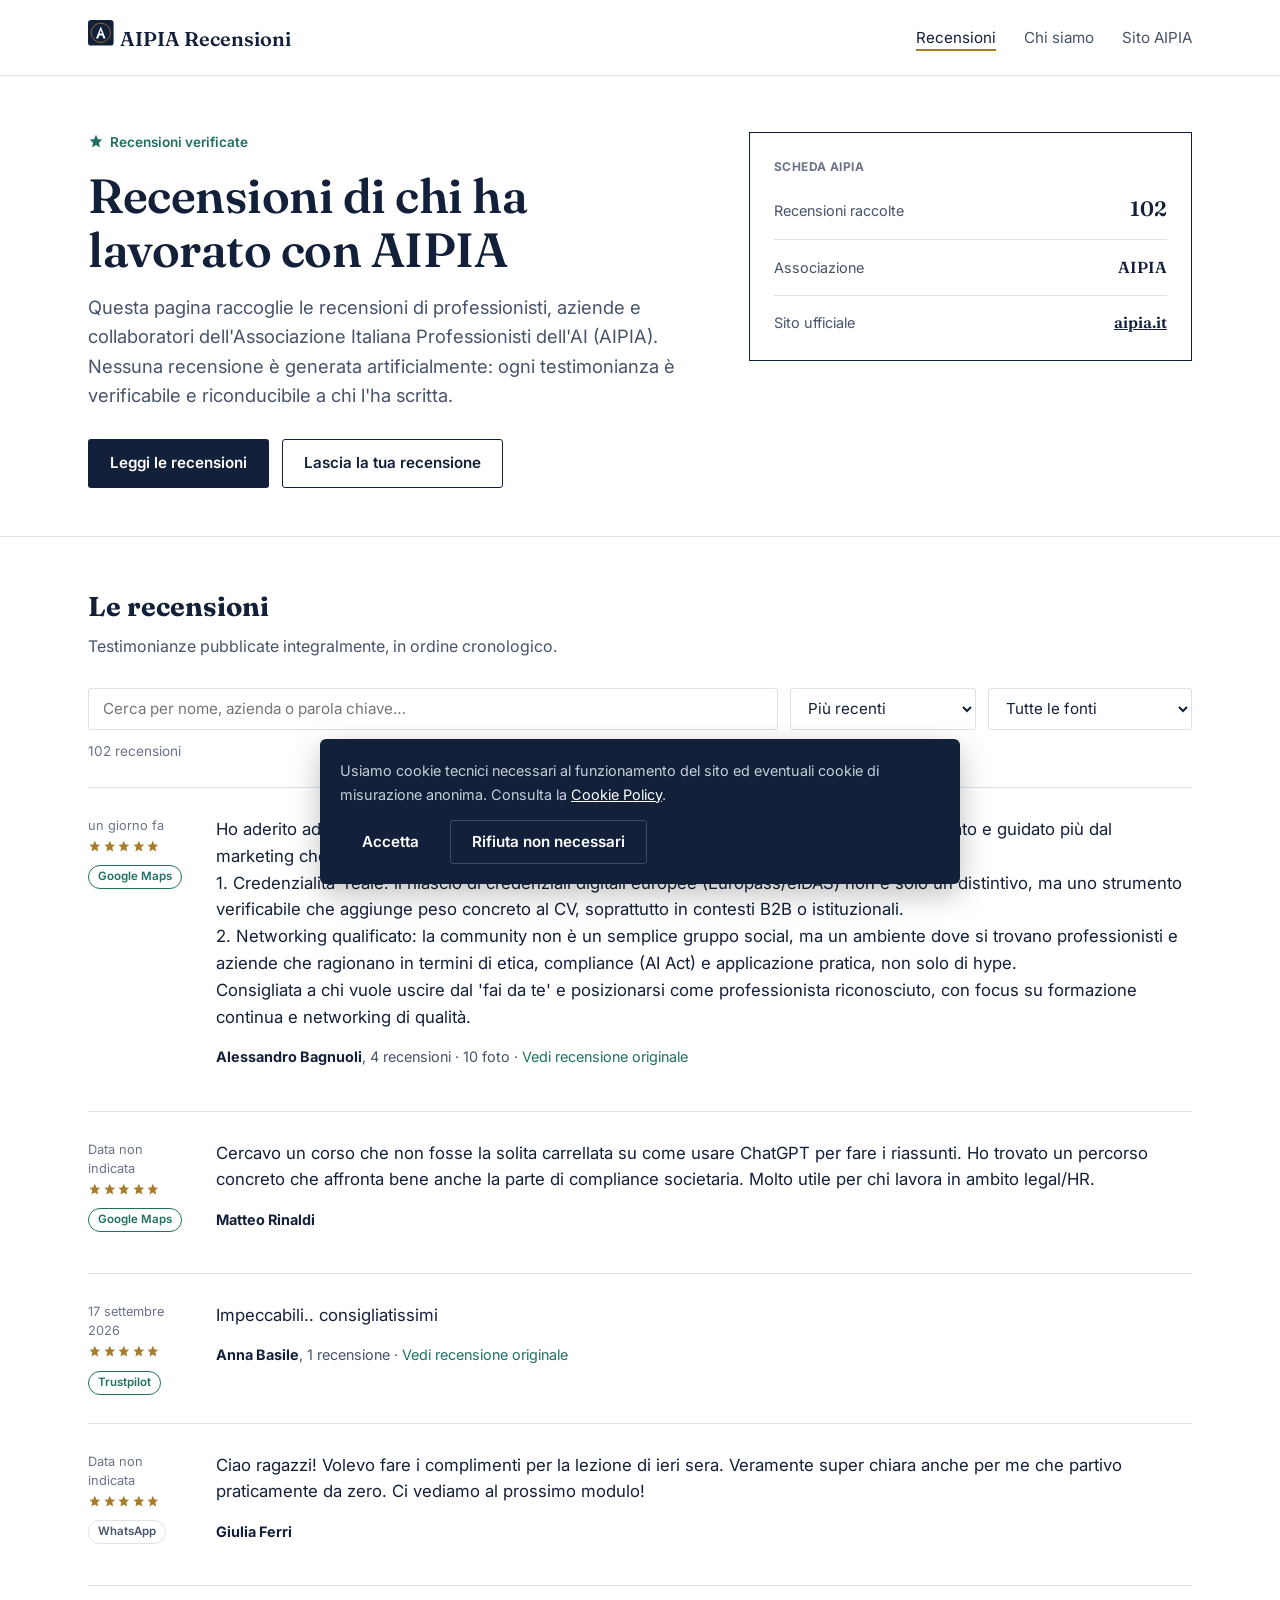
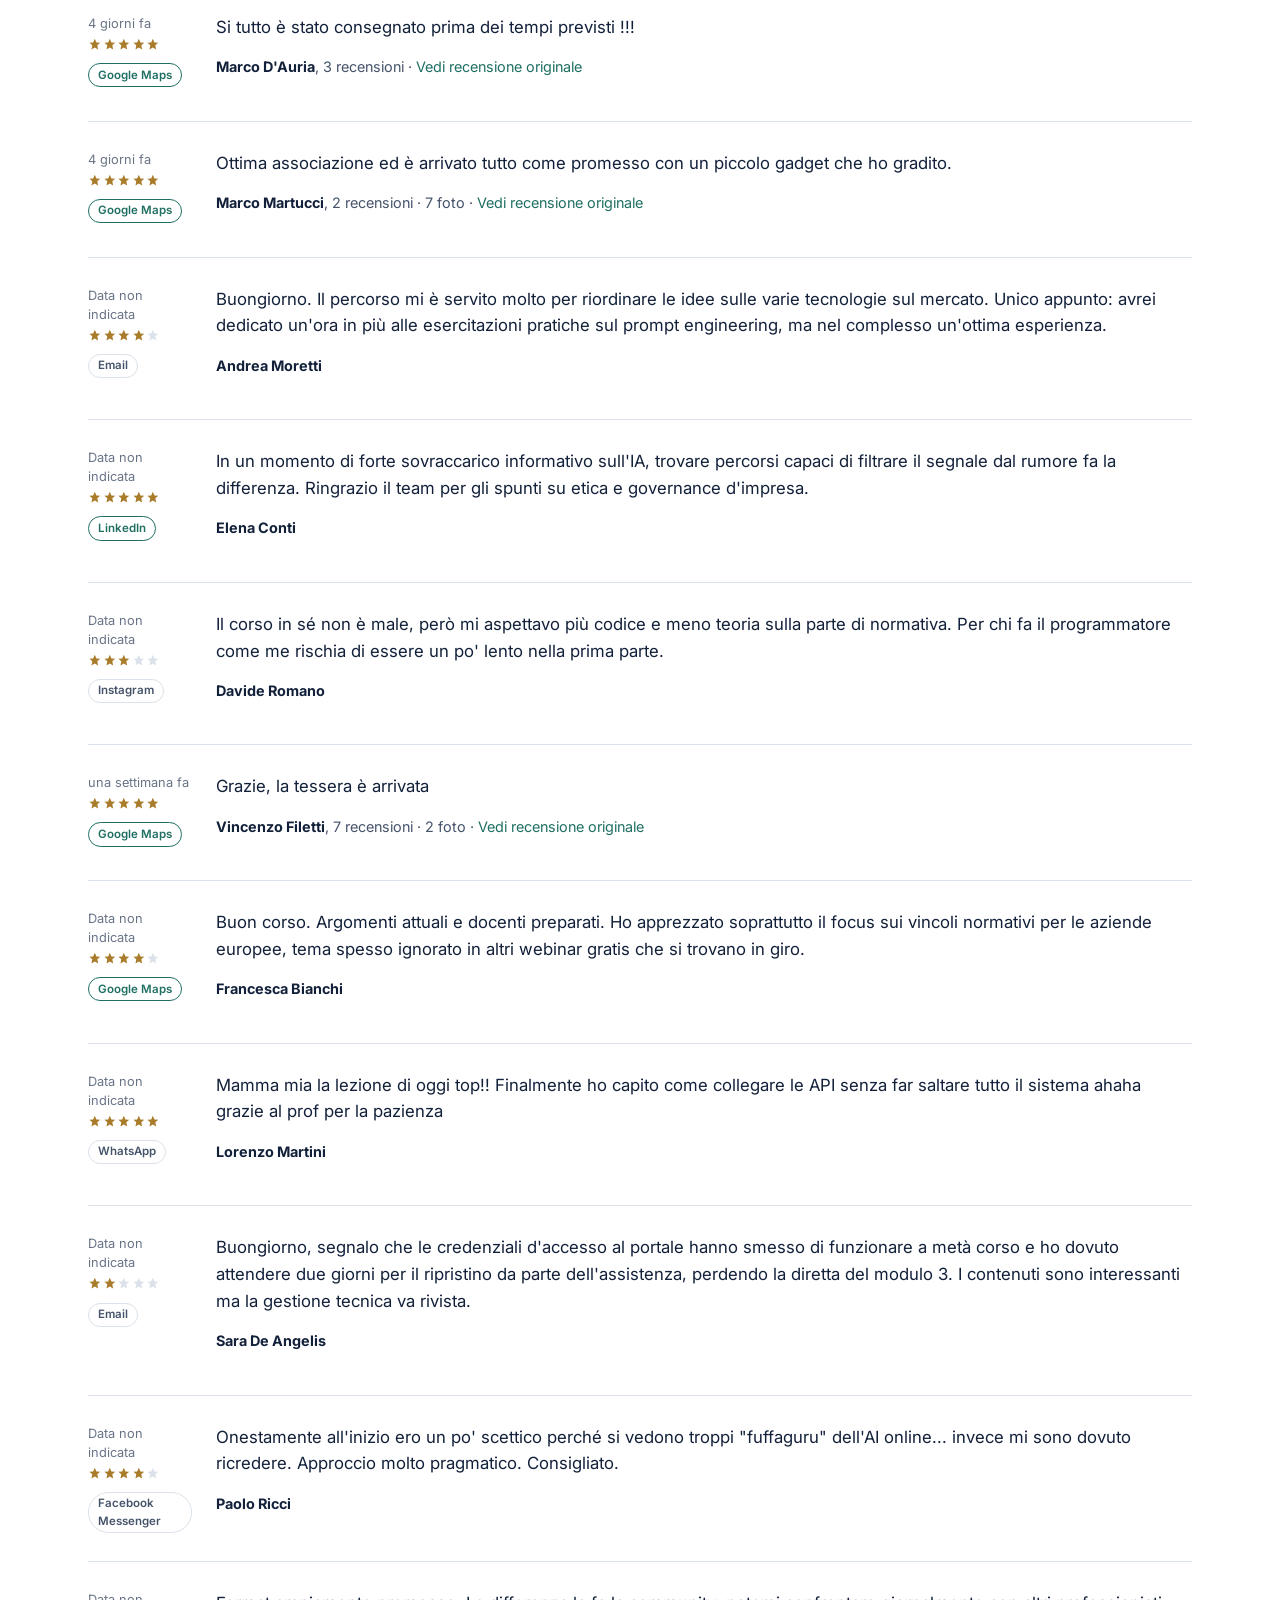
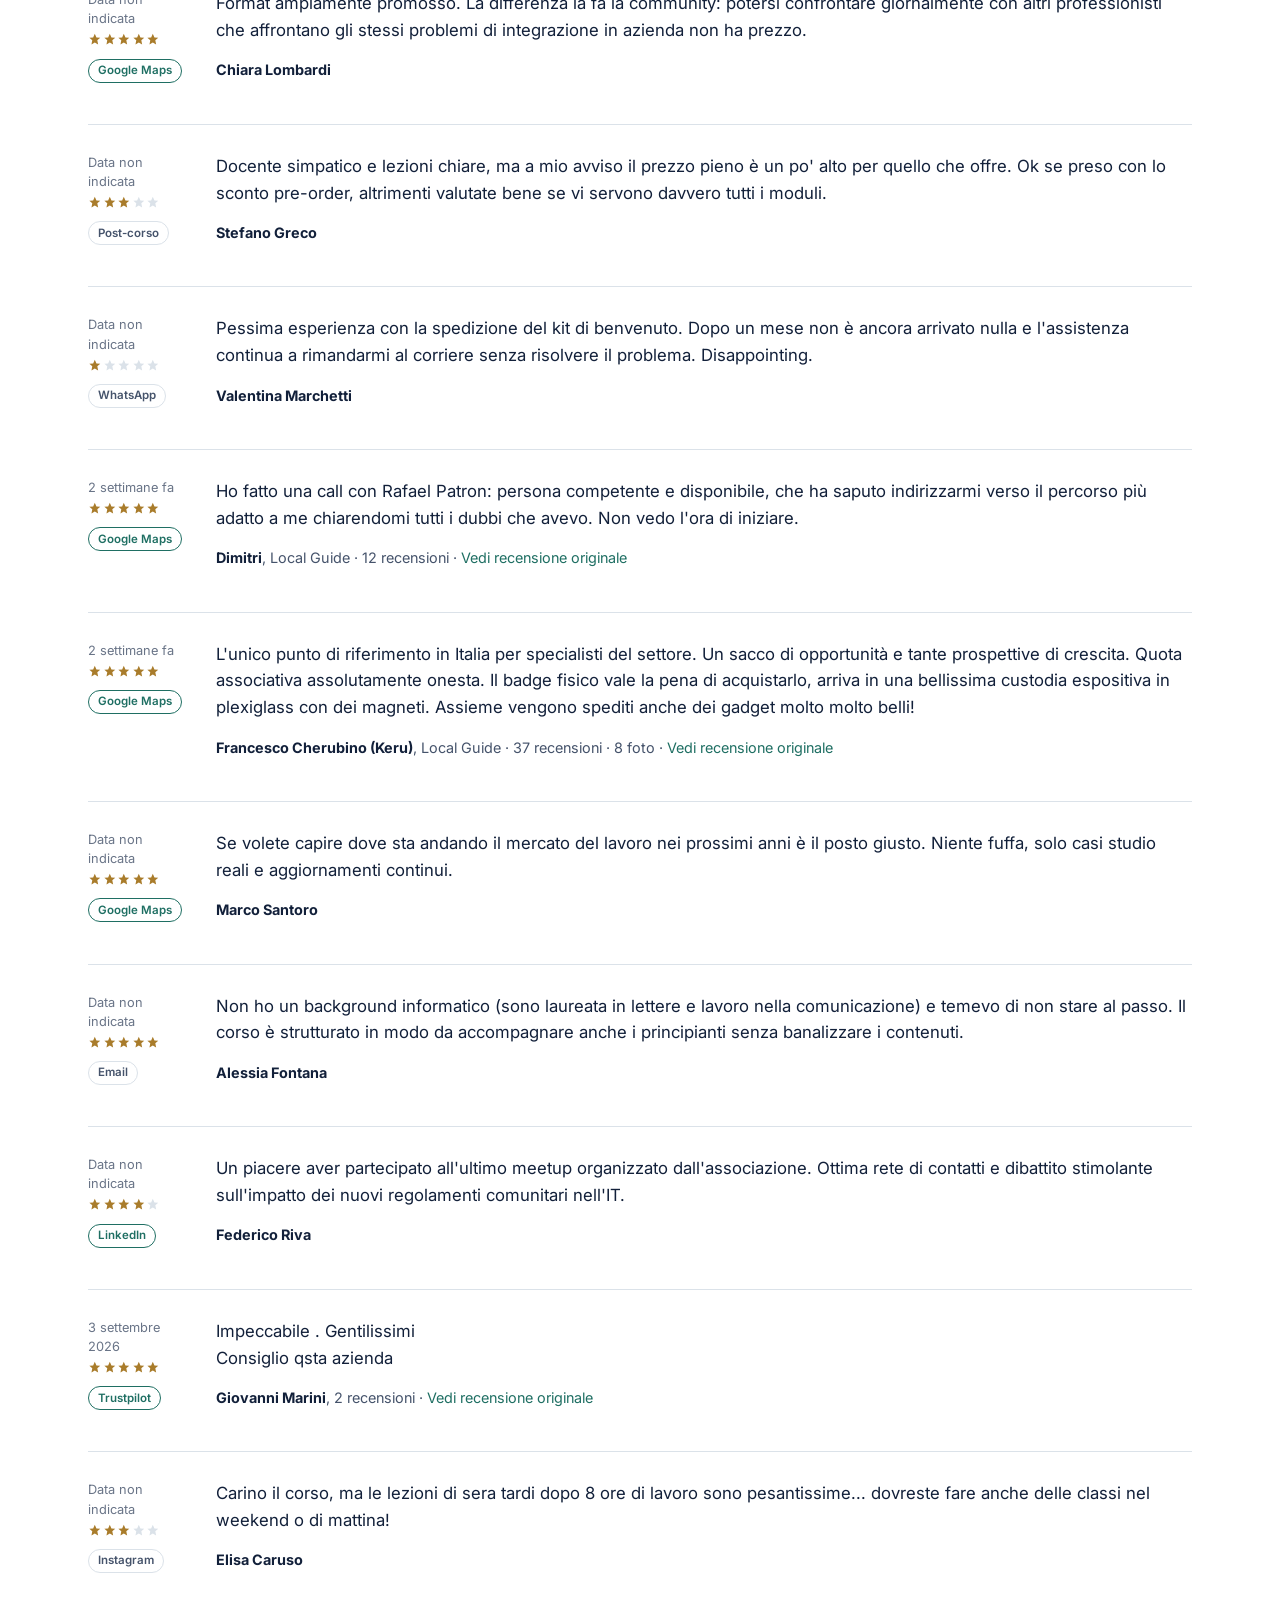
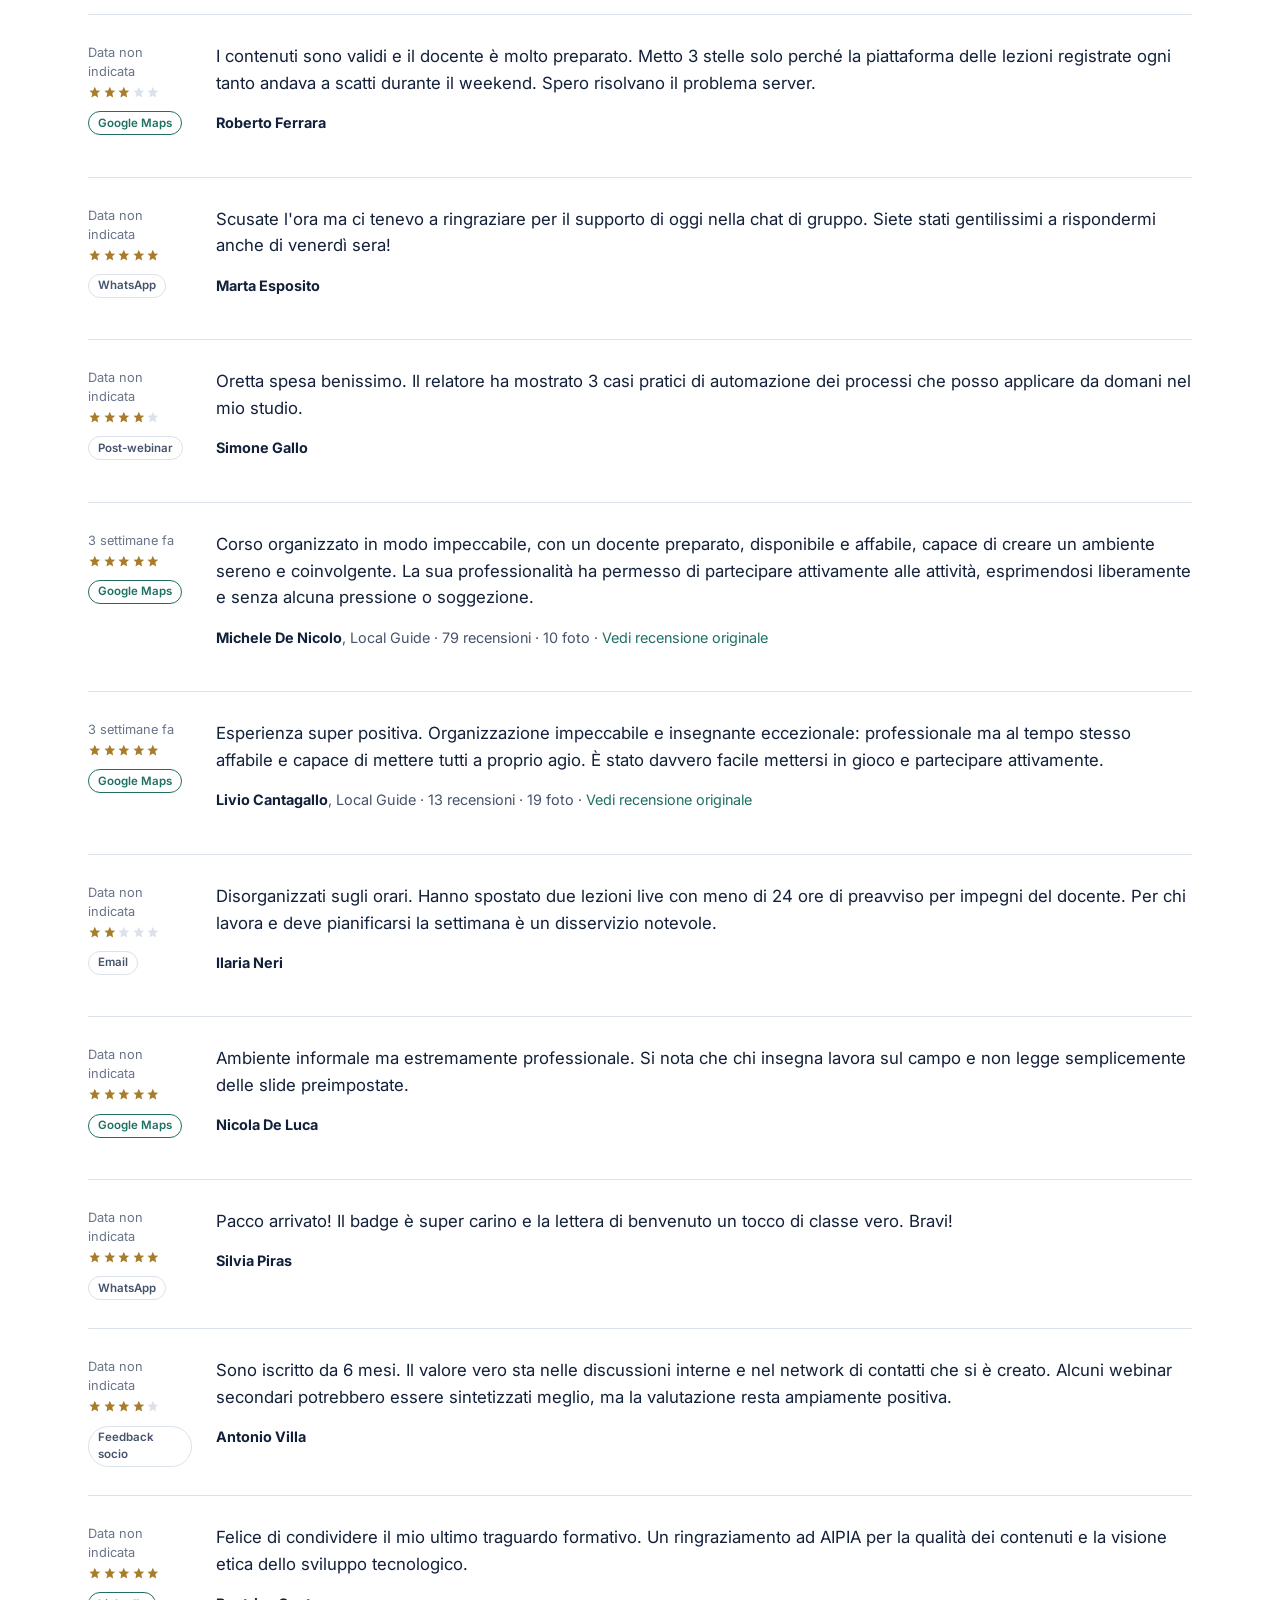
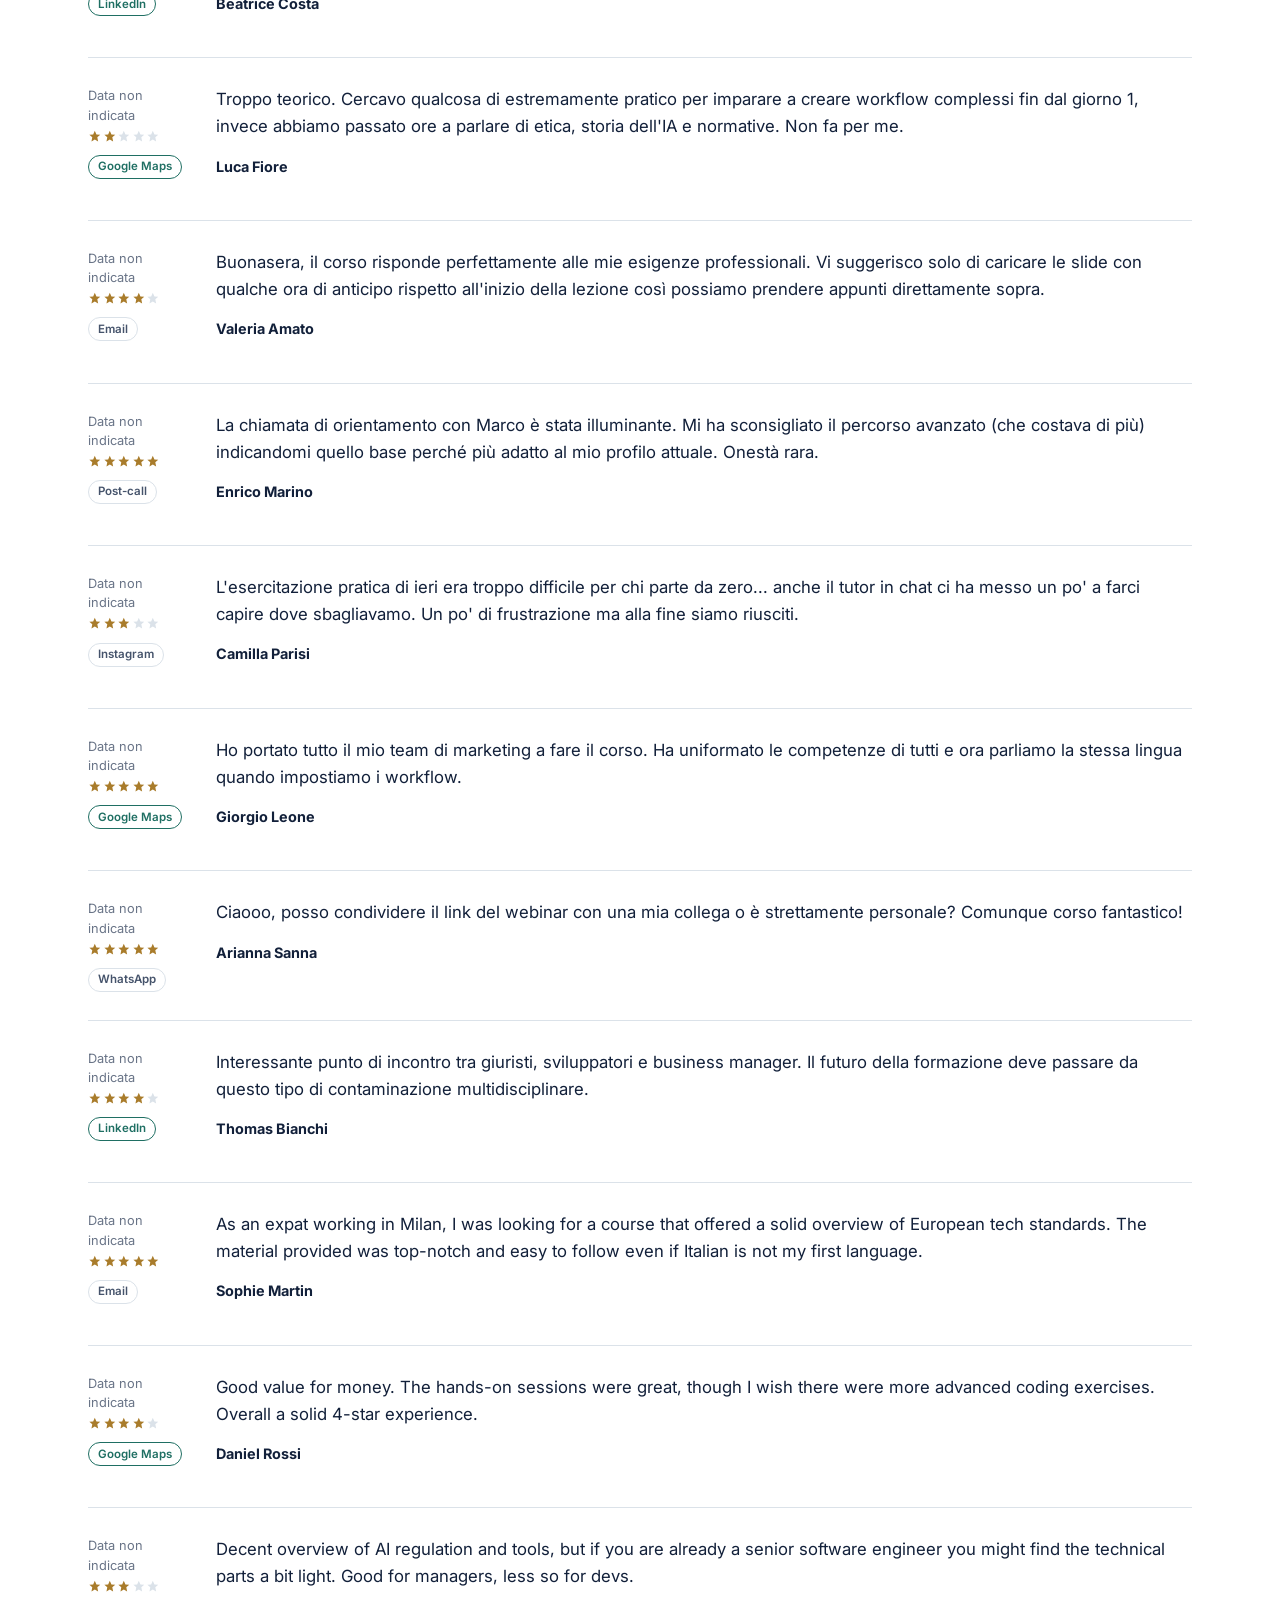
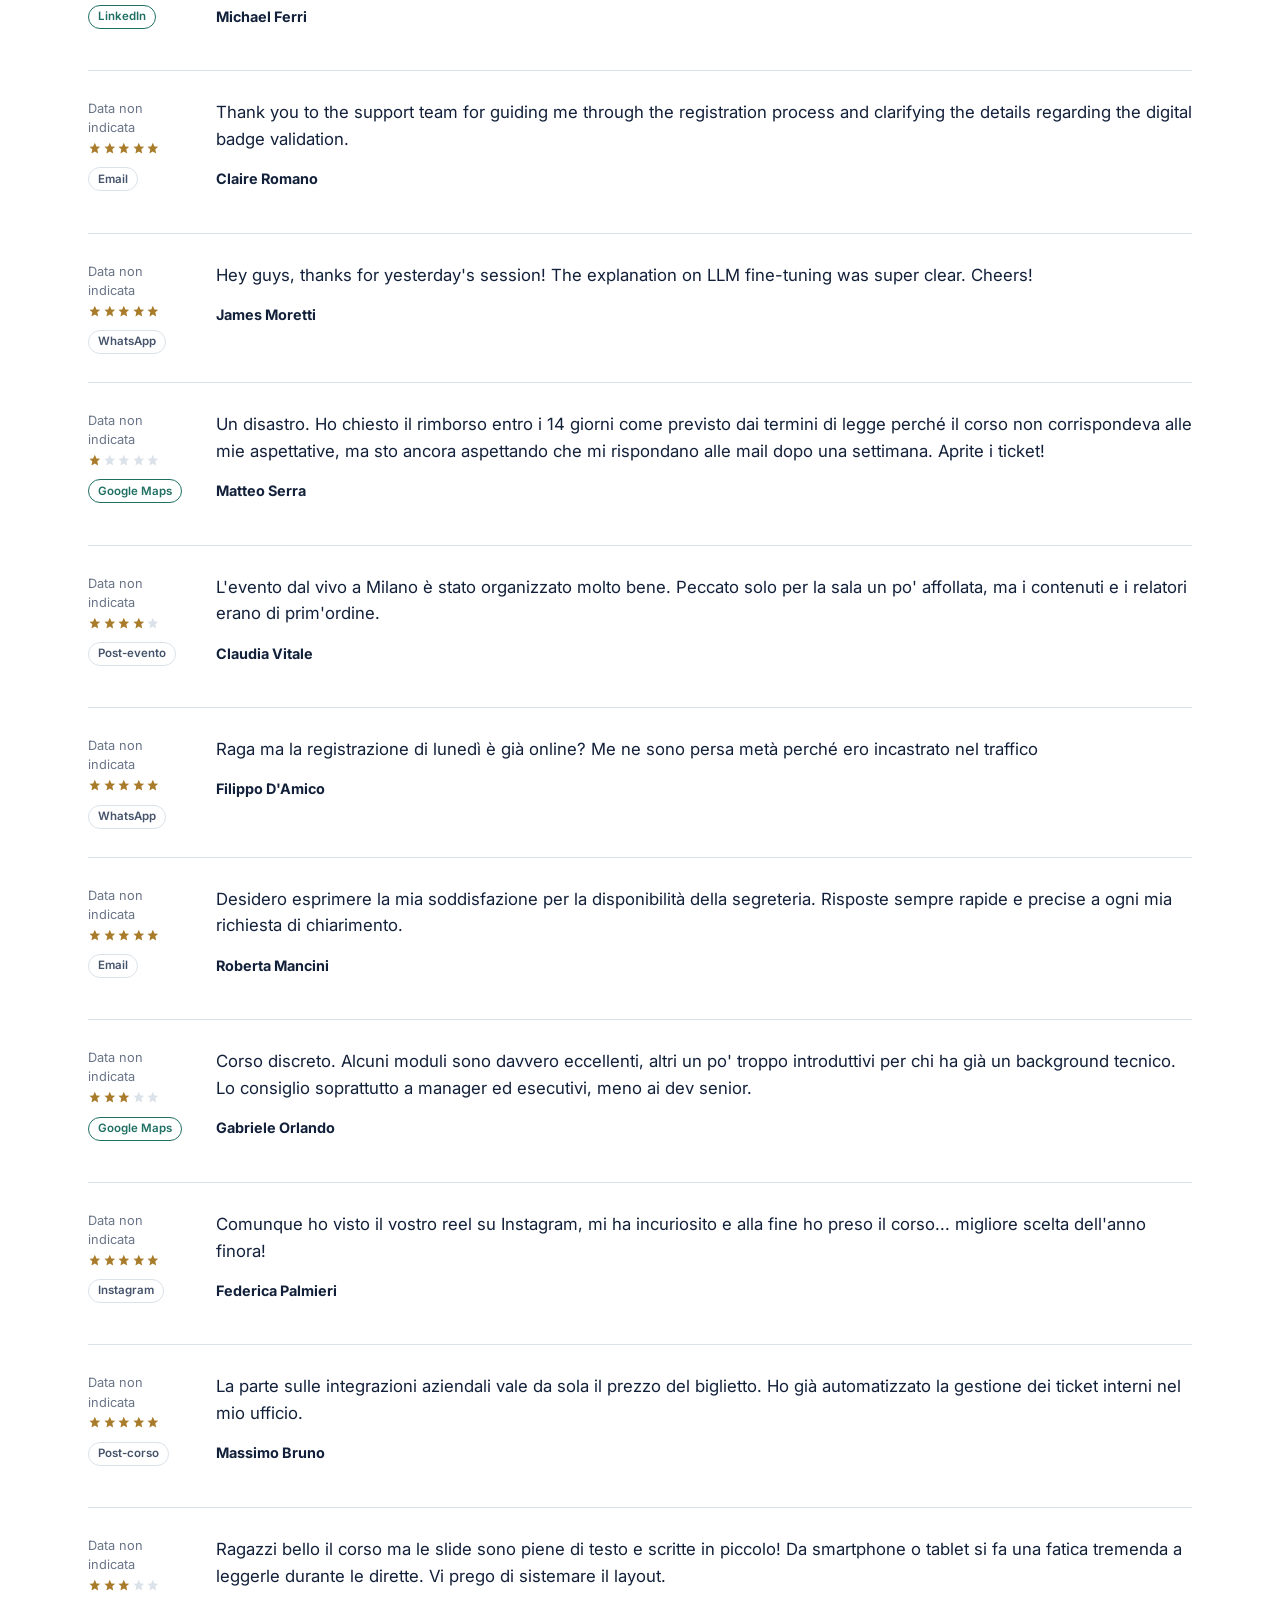
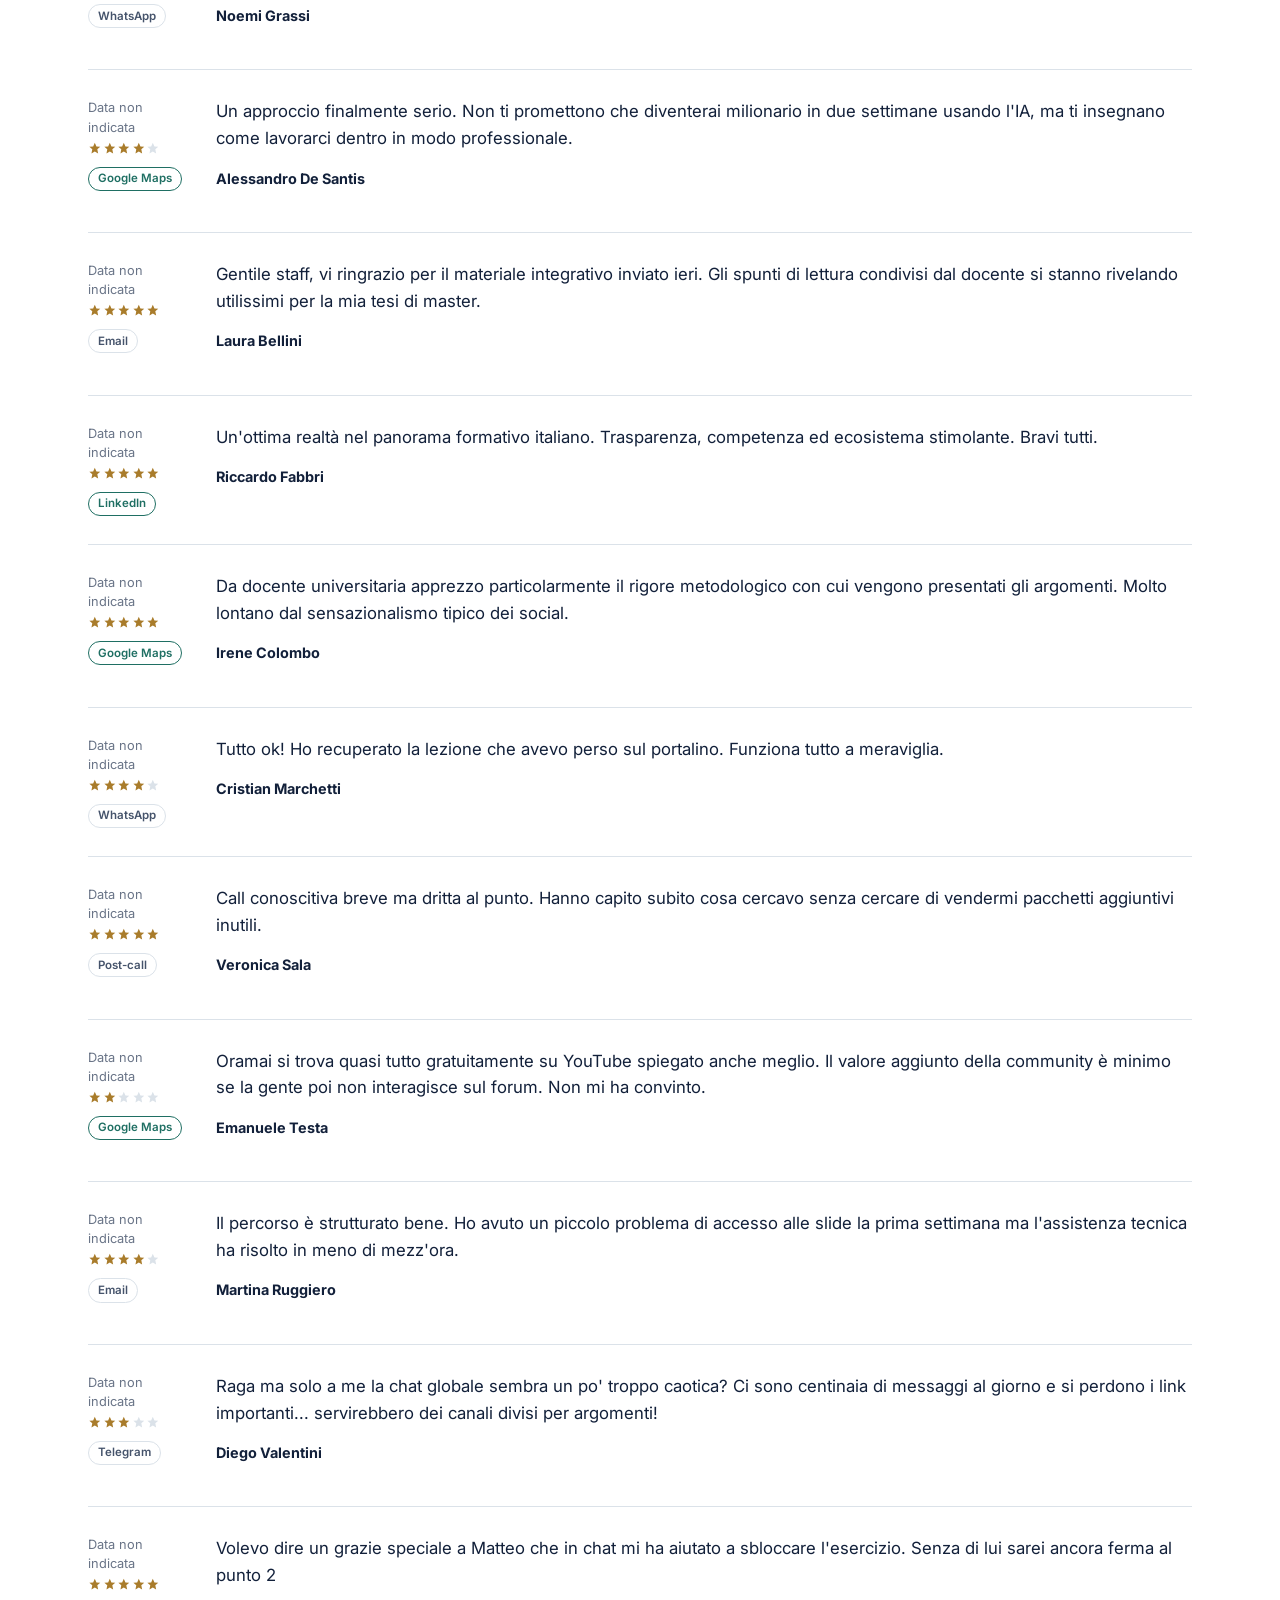
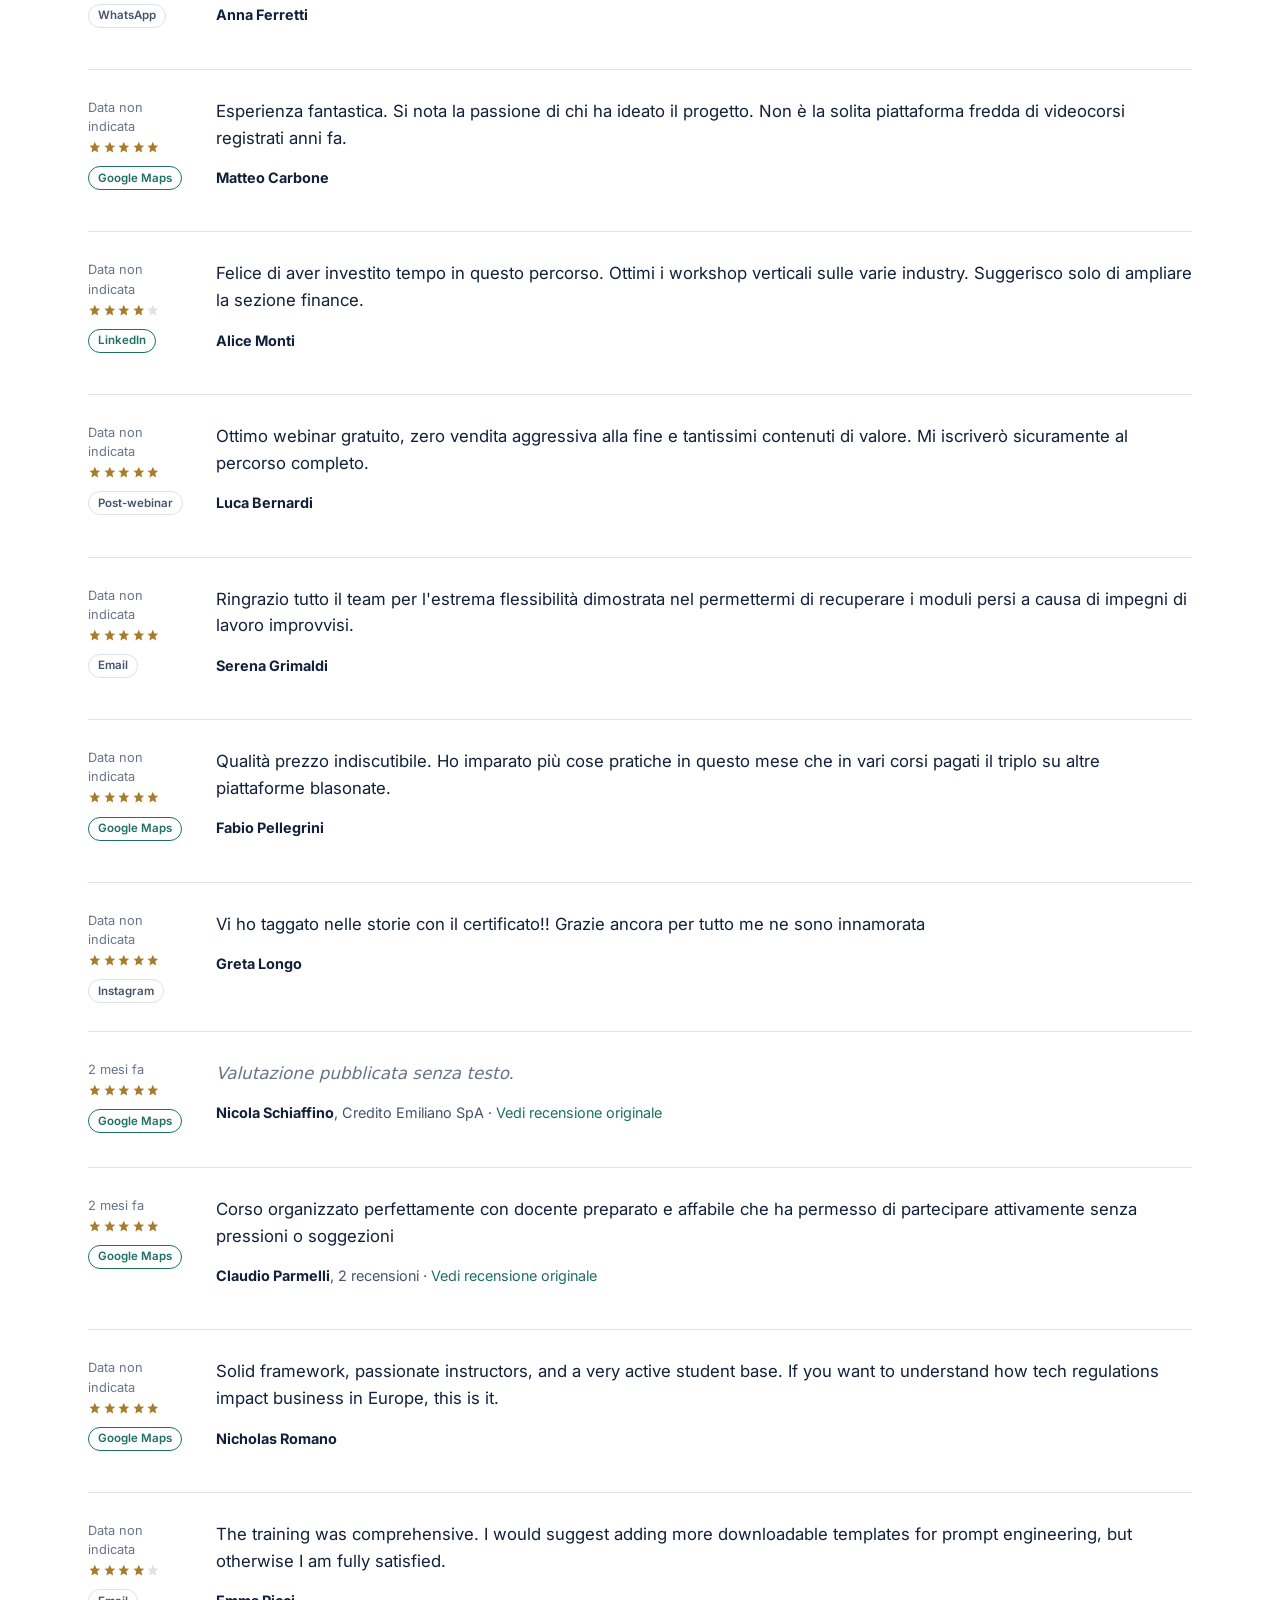
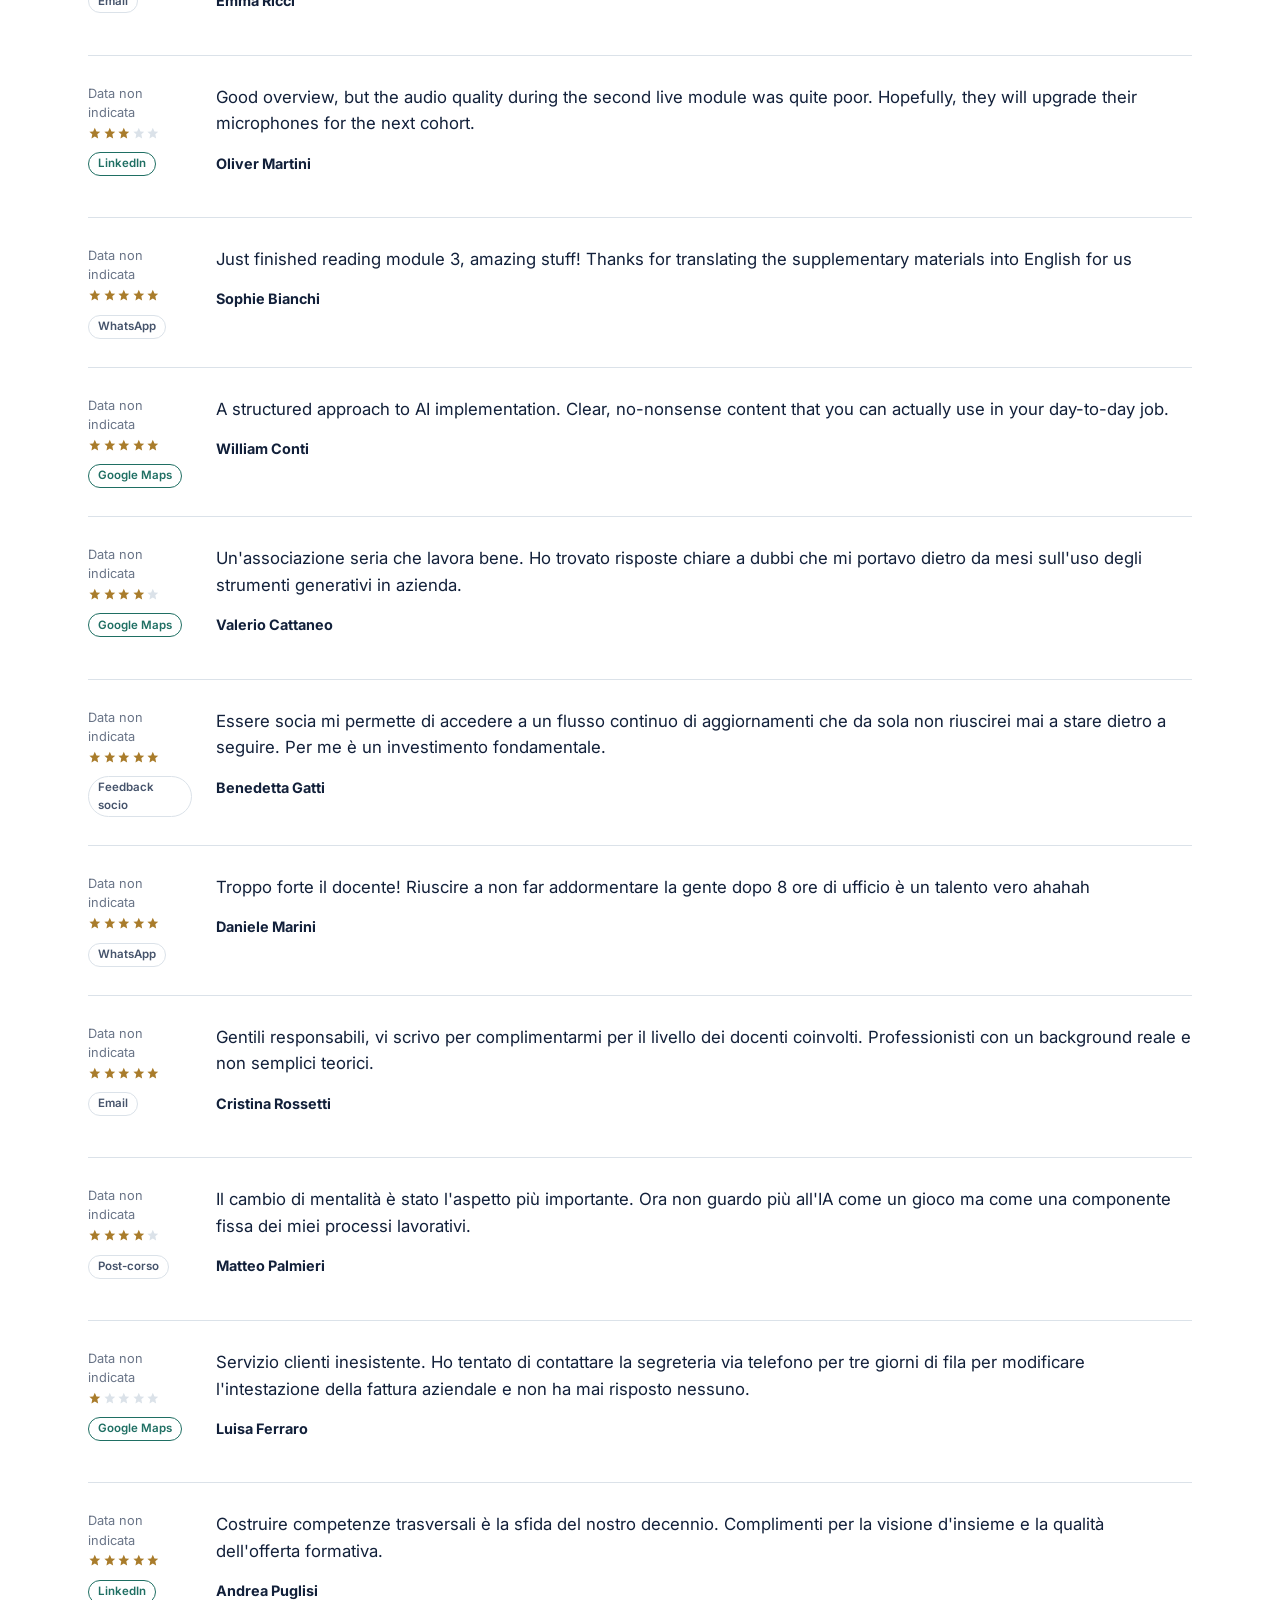
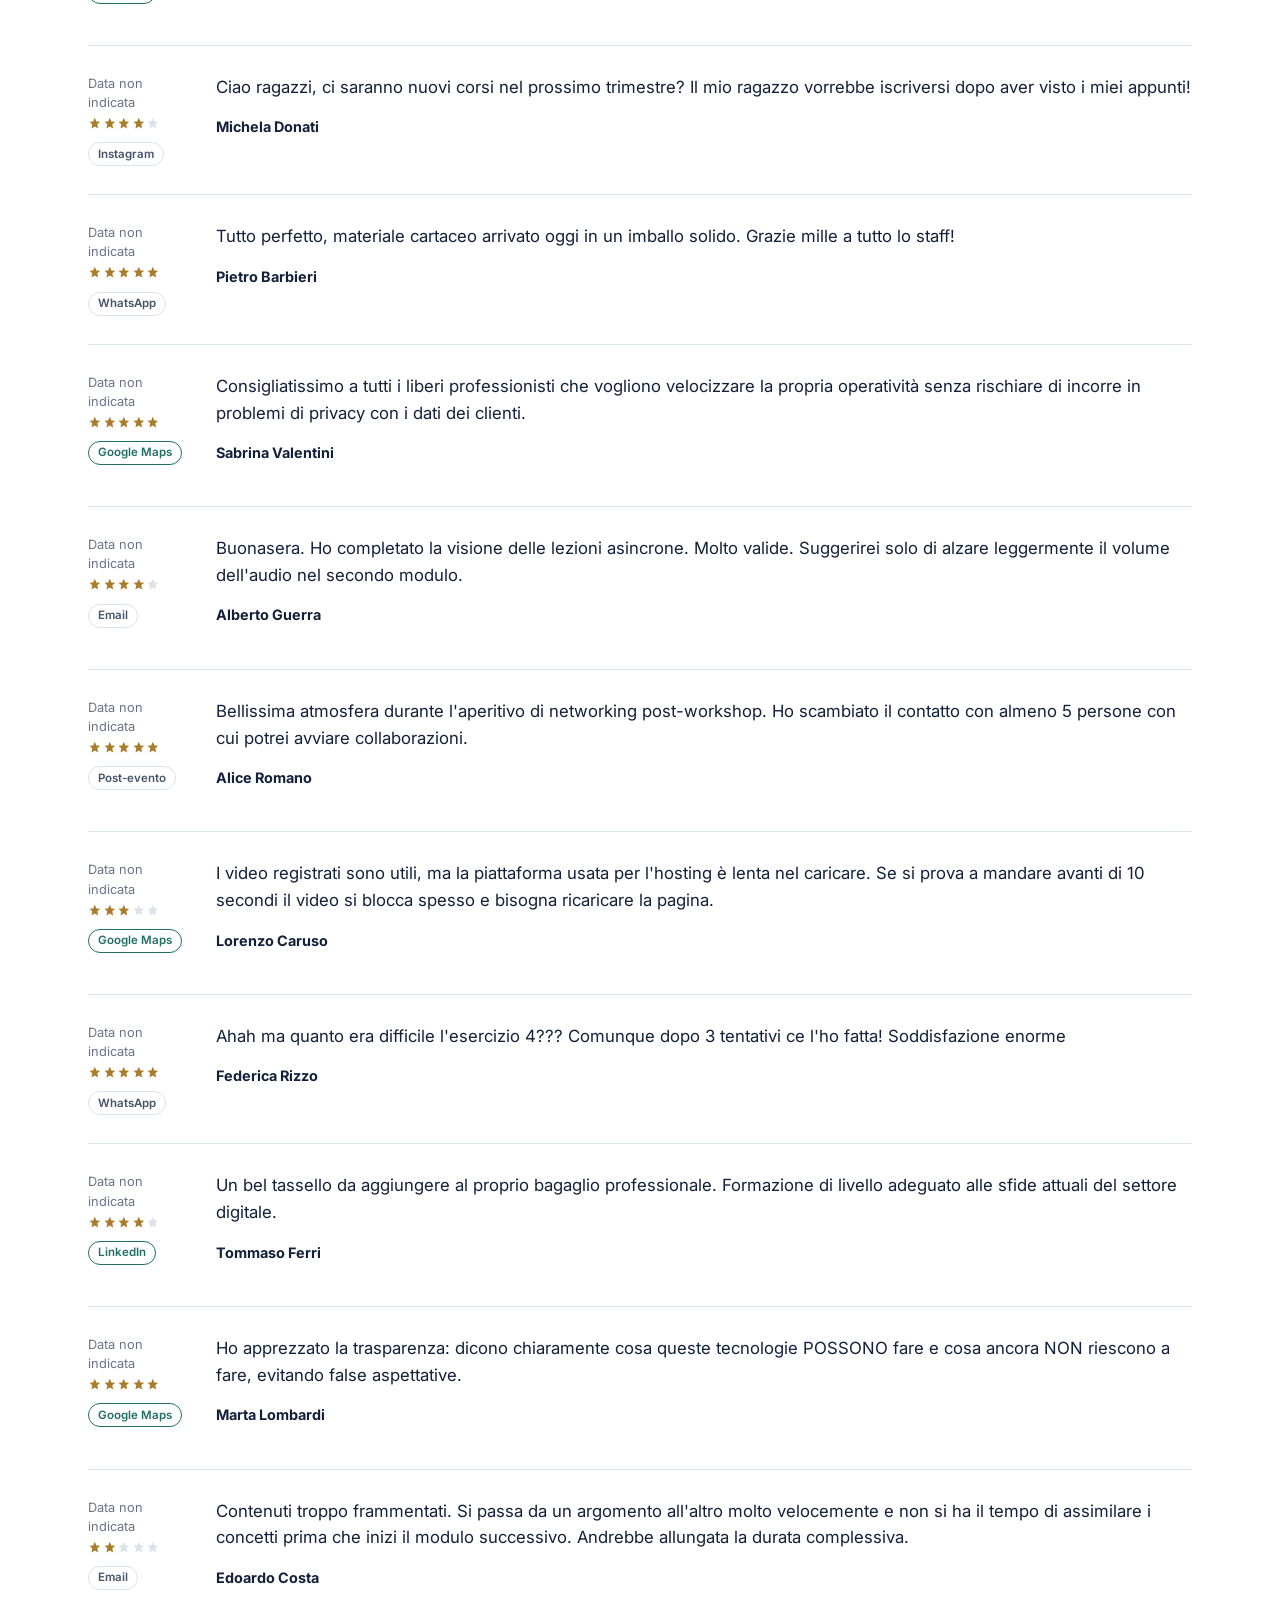
==== commit bc8fbdbb: "Update meta descriptions and headings in index.html" ====
--- a/index.html
+++ b/index.html
@@ -4,7 +4,7 @@
 <meta charset="utf-8">
 <meta name="viewport" content="width=device-width, initial-scale=1">
 <title>Recensioni AIPIA | Recensioni verificate di AIPIA - Associazione Italiana Professionisti dell'AI</title>
-<meta name="description" content="Recensioni reali di professionisti, aziende e collaboratori che hanno lavorato con AIPIA, l'Associazione Italiana Professionisti dell'AI. 102 recensioni raccolte.">
+<meta name="description" content="Recensioni di professionisti, aziende e collaboratori che hanno lavorato con AIPIA, l'Associazione Italiana Professionisti dell'AI. 102 recensioni raccolte.">
 <link rel="canonical" href="https://aipiarecensioni.com/">
 <meta name="robots" content="index, follow">
 <meta name="theme-color" content="#12203a">
@@ -13,7 +13,7 @@
 <meta property="og:type" content="website">
 <meta property="og:site_name" content="AIPIA Recensioni">
 <meta property="og:title" content="Recensioni AIPIA | Recensioni verificate di AIPIA">
-<meta property="og:description" content="Recensioni reali di professionisti e aziende che hanno lavorato con AIPIA, l'Associazione Italiana Professionisti dell'AI.">
+<meta property="og:description" content="Recensioni di professionisti e aziende che hanno lavorato con AIPIA, l'Associazione Italiana Professionisti dell'AI.">
 <meta property="og:url" content="https://aipiarecensioni.com/">
 <meta property="og:image" content="https://aipiarecensioni.com/og-image.png">
 <meta property="og:image:width" content="1200">
@@ -23,7 +23,7 @@
 <!-- Twitter -->
 <meta name="twitter:card" content="summary_large_image">
 <meta name="twitter:title" content="Recensioni AIPIA">
-<meta name="twitter:description" content="Recensioni reali di chi ha lavorato con AIPIA, l'Associazione Italiana Professionisti dell'AI.">
+<meta name="twitter:description" content="Recensioni di chi ha lavorato con AIPIA, l'Associazione Italiana Professionisti dell'AI.">
 <meta name="twitter:image" content="https://aipiarecensioni.com/og-image.png">
 
 <link rel="icon" href="/favicon.svg" type="image/svg+xml">
@@ -51,7 +51,7 @@
   "@type": "WebSite",
   "name": "AIPIA Recensioni",
   "url": "https://aipiarecensioni.com/",
-  "description": "Raccolta di recensioni reali su AIPIA, l'Associazione Italiana Professionisti dell'AI.",
+  "description": "Raccolta di recensioni su AIPIA, l'Associazione Italiana Professionisti dell'AI.",
   "publisher": { "@type": "Organization", "name": "AIPIA" },
   "inLanguage": "it-IT"
 }
@@ -97,8 +97,8 @@
           <svg viewBox="0 0 20 20" fill="currentColor" aria-hidden="true"><path d="M10 1l2.4 5.5L18 7l-4.3 3.8L14.9 17 10 13.8 5.1 17l1.2-6.2L2 7l5.6-.5L10 1z"/></svg>
           Recensioni verificate
         </p>
-        <h1>Recensioni reali di chi ha lavorato con AIPIA</h1>
-        <p class="hero-lede">Questa pagina raccoglie le recensioni reali di professionisti, aziende e collaboratori dell'Associazione Italiana Professionisti dell'AI (AIPIA). Nessuna recensione è generata artificialmente: ogni testimonianza è verificabile e riconducibile a chi l'ha scritta.</p>
+        <h1>Recensioni di chi ha lavorato con AIPIA</h1>
+        <p class="hero-lede">Questa pagina raccoglie le recensioni di professionisti, aziende e collaboratori dell'Associazione Italiana Professionisti dell'AI (AIPIA). Nessuna recensione è generata artificialmente: ogni testimonianza è verificabile e riconducibile a chi l'ha scritta.</p>
         <div class="hero-actions">
           <a class="btn btn-primary" href="#recensioni">Leggi le recensioni</a>
           <a class="btn btn-secondary" href="/lascia-recensione">Lascia la tua recensione</a>
